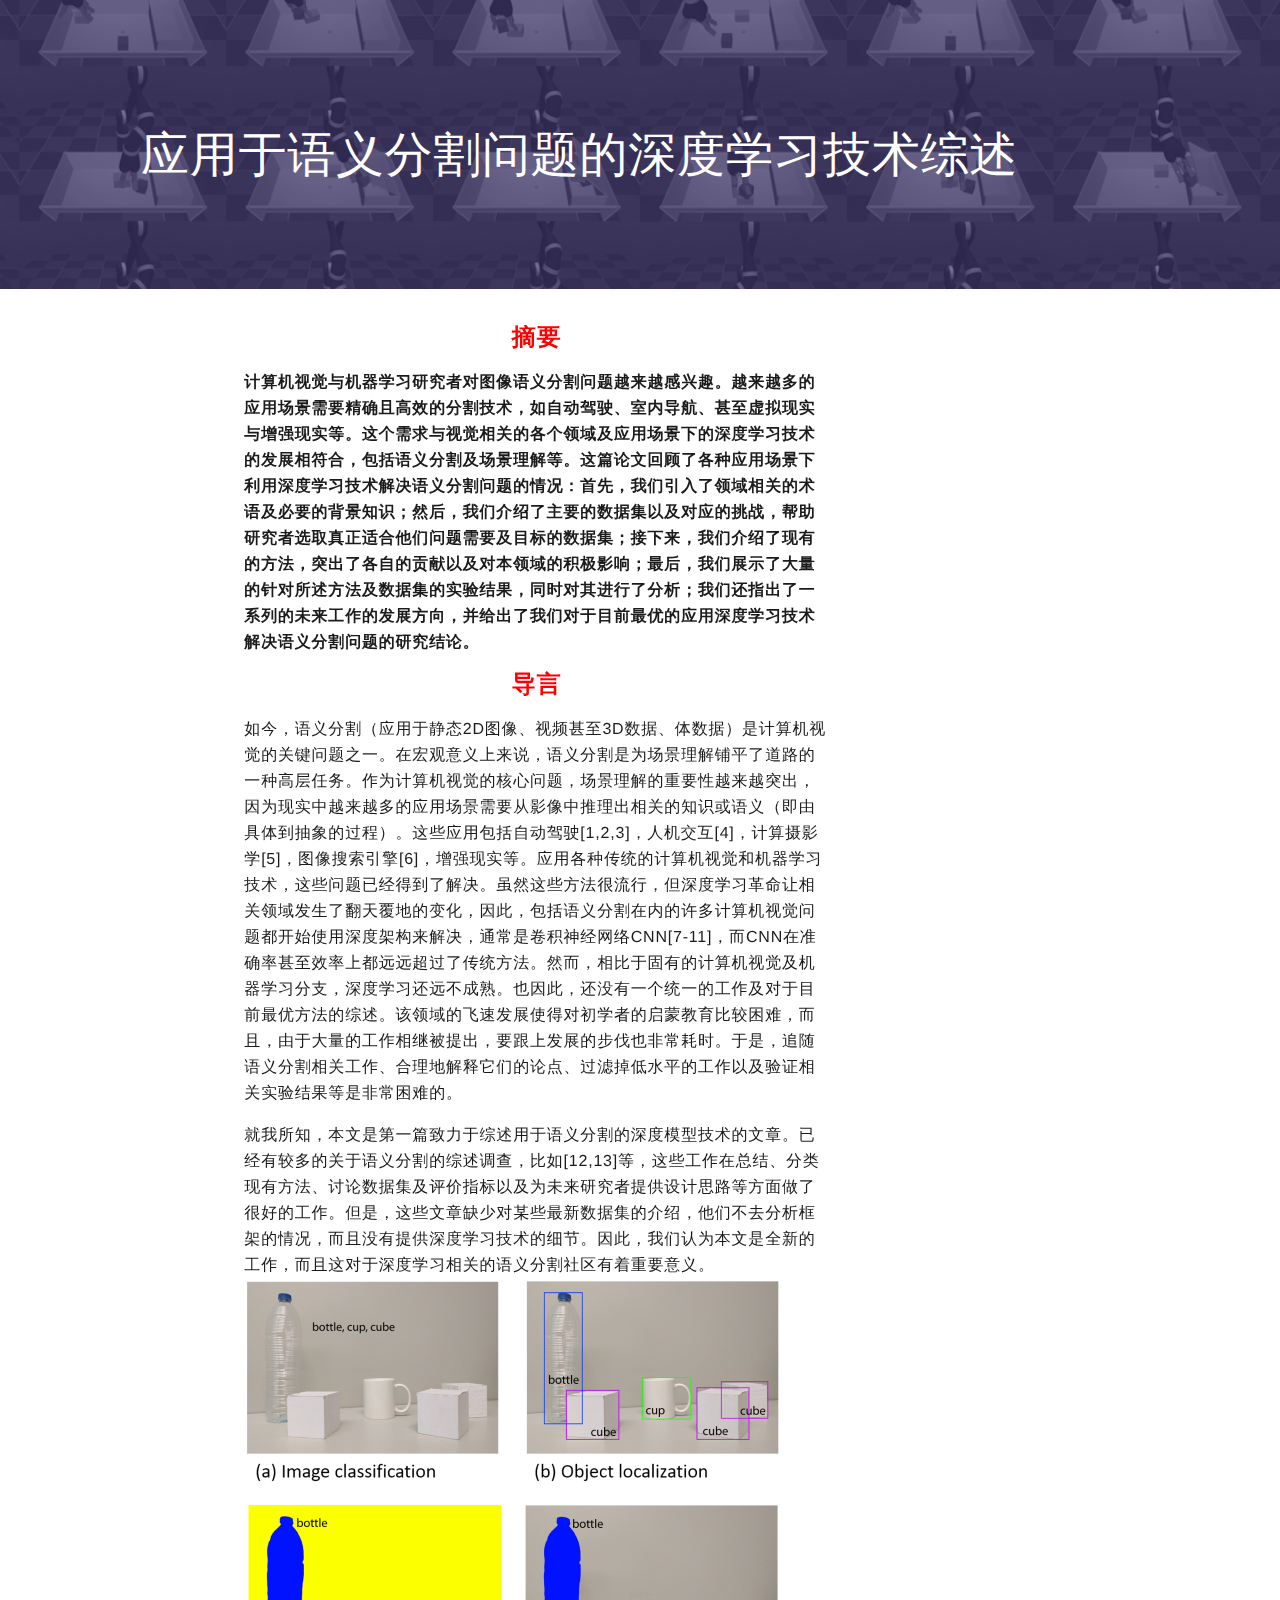
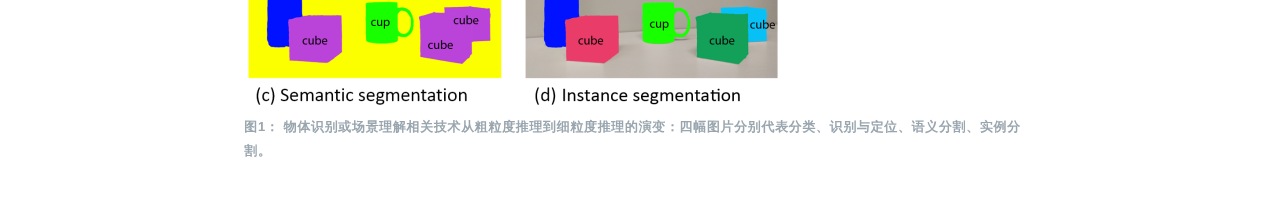
==== blogs/Segmentation/index.html @ 86038874 "update" ====
<!DOCTYPE html>
<!--[if lte IE 9]>     <html class="no-js lte-ie9"> <![endif]-->
<!--[if gt IE 9]><!-->
<html class="js history serviceworker xhr2 canvas cssgradients supports no-touchevents backgroundblendmode objectfit object-fit flexbox flexboxlegacy no-flexboxtweener csstransforms3d csstransitions no-ios no-iphone no-android no-ios-or-android no-safari firefox no-chrome no-chrome_ios no-windows no-osx no-old_ie webkit-text-stroke dm_scroll_transition dm_page_transitions dm_interactive_branding mix_blend_mode no-font_smoothing" style=""><!--<![endif]--><head>
<meta http-equiv="content-type" content="text/html; charset=UTF-8">
        


<title>应用于语义分割问题的深度学习技术综述</title>





        
<link rel="stylesheet" type="text/css" href="blogs_files/main-f5b3e05cfb.css">

        
            
        


    </head>

    <body class="blog-landing">
        




          <main class="wrapper has-hero" role="main" data-dm-tmpl="wrapper" data-wrapper="">
            



          <div class="page page-blog-article" data-dm-page="blog-article" data-context="research">
    

<header class="hero-cover article-cover hero-cover--research show" data-dm-tmpl="article-cover" data-scroll-item="" data-dm-id="958">
<div class="img-holder">
    
      
      
        <img class="img--object-fit img--object-height" src="blogs_files/Hero20learning20to20play3.png" sizes="(max-width: 768px) 500px, (max-width: 1024px) 1100px, (max-width: 1580px) 1600px, 100vw">
      
    
  </div>
  
  <div class="cf container">
    
      <h1 class="white h2">应用于语义分割问题的深度学习技术综述</h1>
      
    
  </div>
</header>

  
      
      
      
        

        

        

          



<div id="block-0" class="cf container rich-text--research show" data-dm-tmpl="rich-text" data-collapse="no" data-scroll-item="" data-dm-id="959">
  <div class="g-sm-col-4 g-lg-col-7 g-lg-push-1">


    <div class="rich-text">
<!--<p style="left: 0px; position: absolute; top: 0px;">-->

<p style="text-align:center"><font size="5" color="red"><b>摘要</b></font></p>
<p><b>计算机视觉与机器学习研究者对图像语义分割问题越来越感兴趣。越来越多的应用场景需要精确且高效的分割技术，如自动驾驶、室内导航、甚至虚拟现实与增强现实等。这个需求与视觉相关的各个领域及应用场景下的深度学习技术的发展相符合，包括语义分割及场景理解等。这篇论文回顾了各种应用场景下利用深度学习技术解决语义分割问题的情况：首先，我们引入了领域相关的术语及必要的背景知识；然后，我们介绍了主要的数据集以及对应的挑战，帮助研究者选取真正适合他们问题需要及目标的数据集；接下来，我们介绍了现有的方法，突出了各自的贡献以及对本领域的积极影响；最后，我们展示了大量的针对所述方法及数据集的实验结果，同时对其进行了分析；我们还指出了一系列的未来工作的发展方向，并给出了我们对于目前最优的应用深度学习技术解决语义分割问题的研究结论。</b></p>

<p style="text-align:center"><font size="5" color="red"><b>导言</b></font></p>
<p>如今，语义分割（应用于静态2D图像、视频甚至3D数据、体数据）是计算机视觉的关键问题之一。在宏观意义上来说，语义分割是为场景理解铺平了道路的一种高层任务。作为计算机视觉的核心问题，场景理解的重要性越来越突出，因为现实中越来越多的应用场景需要从影像中推理出相关的知识或语义（即由具体到抽象的过程）。这些应用包括自动驾驶[1,2,3]，人机交互[4]，计算摄影学[5]，图像搜索引擎[6]，增强现实等。应用各种传统的计算机视觉和机器学习技术，这些问题已经得到了解决。虽然这些方法很流行，但深度学习革命让相关领域发生了翻天覆地的变化，因此，包括语义分割在内的许多计算机视觉问题都开始使用深度架构来解决，通常是卷积神经网络CNN[7-11]，而CNN在准确率甚至效率上都远远超过了传统方法。然而，相比于固有的计算机视觉及机器学习分支，深度学习还远不成熟。也因此，还没有一个统一的工作及对于目前最优方法的综述。该领域的飞速发展使得对初学者的启蒙教育比较困难，而且，由于大量的工作相继被提出，要跟上发展的步伐也非常耗时。于是，追随语义分割相关工作、合理地解释它们的论点、过滤掉低水平的工作以及验证相关实验结果等是非常困难的。</p>

<p>就我所知，本文是第一篇致力于综述用于语义分割的深度模型技术的文章。已经有较多的关于语义分割的综述调查，比如[12,13]等，这些工作在总结、分类现有方法、讨论数据集及评价指标以及为未来研究者提供设计思路等方面做了很好的工作。但是，这些文章缺少对某些最新数据集的介绍，他们不去分析框架的情况，而且没有提供深度学习技术的细节。因此，我们认为本文是全新的工作，而且这对于深度学习相关的语义分割社区有着重要意义。</p>


  </div>
</div>



    
    <section id="block-1" class="section--block block-context--research show" data-dm-tmpl="gif" data-scroll-item="" data-dm-id="960">

            <div class="g-lg-col-8 g-lg-push-2 g-md-col-6 g-sm-col-4">
                    <div class="image--container"  style="text-align:left">
                      
                        <img src="blogs_files/1.png">

                    </div>
                    <figcaption class="p--meta grey-mid">图1： 物体识别或场景理解相关技术从粗粒度推理到细粒度推理的演变：四幅图片分别代表分类、识别与定位、语义分割、实例分割。</figcaption>

            </div>

    </section>
    



        

        
      
      
  

  


  

<!--

<section class="article-metadata show" data-dm-tmpl="article-metadata" data-scroll-item="">
  <div class="container cf">
    <div class="g-lg-push-2 g-lg-col-9 g-md-col-6 g-sm-col-4">
      <footer>
        <div class="article-metadata--content">
          <header>
            
              <div class="p--meta grey-mid-light">Authors</div>
            
            <time class="p--meta grey-mid-light" datetime="2018-02-28T12:00:00+00:00">
              Wednesday, 28 February 2018
            </time>
          </header>

          
            <ul class="author-list cf">
            
              <li>
                <div class="author--image">
                  <div class="img-holder img-holder--1-1 img-holder--research">
                    
                  </div>
                </div>
                <p class="p--meta">
                  
                    <span class="grey-mid">Martin Riedmiller</span><br>
                  
                  
                    <span class="grey-mid-light">Research Scientist, DeepMind</span>
                  
                </p>
              </li>
            
              <li>
                <div class="author--image">
                  <div class="img-holder img-holder--1-1 img-holder--research">
                    
                  </div>
                </div>
                <p class="p--meta">
                  
                    <span class="grey-mid">Roland Hafner</span><br>
                  
                  
                    <span class="grey-mid-light">Research Scientist, DeepMind</span>
                  
                </p>
              </li>
            
            </ul>
          
        </div>

        
      </footer>
    </div>
  </div>
</section>


</div></main>
          <div class="nav-mask"></div>
          <section class="search fixed top-0 right-0 bottom-0 left-0" data-dm-tmpl="search">
  <div class="cf container relative h100">
    <section class="search--input-wrapper relative">
      <div class="g-md-col-1 g-lg-col-1 search--mega-icon">
        <svg class="icon icon-search icon-search-large">
          <use xlink:href="#search_large"></use>
        </svg>
      </div>
      <input class="g-sm-col-4 g-md-col-5 g-lg-col-11 search--mega-input" name="search" placeholder="Search DeepMind" data-search-input="" type="search">
      <span class="p--meta grey-mid uppercase absolute right-0" data-total-results="" data-scroll-item=""></span>
    </section>
    <section class="search--input-wrapper search--input-wrapper--sticky">
      <div class="g-md-col-1 g-lg-col-1 search--mega-icon">
        <svg class="icon icon-search icon-search-large">
          <use xlink:href="#search_large"></use>
        </svg>
      </div>
      <input class="g-sm-col-4 g-md-col-5 g-lg-col-11 search--mega-input" name="search" placeholder="Search DeepMind" data-search-input="" type="search">
    </section>
    <div class="search--results-wrapper" data-results-wrap=""></div>
    <div class="g-sm-col-4 text-center search--results-btn-wrap">
      <a class="btn" href="#" data-results-page-btn="">Show all results</a>
    </div>
    <button class="top-0 right-0 black" data-close-btn="">
      <svg class="icon icon-close">
        <title>close</title>
        <use xlink:href="#close"></use>
      </svg>
    </button>
  </div>
</section>

          




<footer class="footer bg-grey-light" role="contentinfo">
  <section class="cf container">
    <header class="g-sm-col-4 g-lg-col-10 g-lg-push-1">
      <h1 class="left logo">
        <a href="https://deepmind.com/">
          
            <img src="blogs_files/deepmind_logo.png" srcset="/static/v0.0.0/images/deepmind_logo.png 1x, /static/v0.0.0/images/deepmind_logo@2x.png 2x" alt="Deepmind logo">
          
        </a>
      </h1>
      
      <div class="right social-items footer--social-items">
        <p class="left grey-mid p--meta">
          Follow
        </p>
        <ul class="left unstyled">
          
          <li class="left social-item">
            <a href="https://twitter.com/deepmindai" target="_blank">
              <svg class="icon icon-twitter icon-grey-mid">
                <title>twitter</title>
                <use xlink:href="#twitter"></use>
              </svg>
            </a>
          </li>
          
          <li class="left social-item">
            <a href="https://www.youtube.com/channel/UCP7jMXSY2xbc3KCAE0MHQ-A" target="_blank">
              <svg class="icon icon-youtube icon-grey-mid">
                <title>youtube</title>
                <use xlink:href="#youtube"></use>
              </svg>
            </a>
          </li>
          
          <li class="left social-item">
            <a href="https://plus.google.com/+deepmindai" target="_blank">
              <svg class="icon icon-googleplus icon-grey-mid">
                <title>googleplus</title>
                <use xlink:href="#googleplus"></use>
              </svg>
            </a>
          </li>
          
        </ul>
      </div>
      
    </header>
    <nav class="g-sm-col-4 g-md-col-3 g-lg-col-4 g-lg-push-1">
      <ul class="cf unstyled footer--nav-list">
        
        <li class="g-sm-col-4 footer--nav-list--item faux-link-block">
          <a class="no-underline grey-dark p--module" href="https://deepmind.com/research/">Research</a>
          <a class="faux-link-block--link" href="https://deepmind.com/research/">Research</a>
        </li>
        
        <li class="g-sm-col-4 footer--nav-list--item faux-link-block">
          <a class="no-underline grey-dark p--module" href="https://deepmind.com/applied/">Applied</a>
          <a class="faux-link-block--link" href="https://deepmind.com/applied/">Applied</a>
        </li>
        
        <li class="g-sm-col-4 footer--nav-list--item faux-link-block">
          <a class="no-underline grey-dark p--module" href="https://deepmind.com/blog/">News &amp; Blog</a>
          <a class="faux-link-block--link" href="https://deepmind.com/blog/">News &amp; Blog</a>
        </li>
        
        <li class="g-sm-col-4 footer--nav-list--item faux-link-block">
          <a class="no-underline grey-dark p--module" href="https://deepmind.com/about/">About Us</a>
          <a class="faux-link-block--link" href="https://deepmind.com/about/">About Us</a>
        </li>
        
        <li class="g-sm-col-4 footer--nav-list--item faux-link-block">
          <a class="no-underline grey-dark p--module" href="https://deepmind.com/careers/">Careers</a>
          <a class="faux-link-block--link" href="https://deepmind.com/careers/">Careers</a>
        </li>
        
      </ul>
    </nav>
    <div class="g-sm-col-4 g-md-col-2 g-lg-col-5 right">
      <ul class="cf unstyled footer--nav-list">
        
        <li class="g-sm-col-4 footer--nav-list--item-secondary">
          <a class="no-underline grey-mid p--module" href="https://deepmind.com/press/">Press</a>
        </li>
        
        <li class="g-sm-col-4 footer--nav-list--item-secondary">
          <a class="no-underline grey-mid p--module" href="https://deepmind.com/terms-and-conditions/">Terms and Conditions</a>
        </li>
        
        <li class="g-sm-col-4 footer--nav-list--item-secondary">
          <a class="no-underline grey-mid p--module" href="https://deepmind.com/privacy-policy/">Privacy Policy –&nbsp;Updated</a>
        </li>
        
        <li class="g-sm-col-4 footer--nav-list--item-secondary">
          <a class="no-underline grey-mid p--module" href="https://abc.xyz/">Alphabet Inc</a>
        </li>
        
      </ul>
      <p class="grey-mid-light p--module">© 2018 DeepMind Technologies Limited</p>
    </div>
  </section>
</footer>

        </div>

        


<section class="cookie-banner is-active" data-dm-tmpl="cookie-banner" data-last-updated="1489766160">
	<div class="container cf">
		<div class="rich-text"><p>DeepMind.com uses cookies to help give you the best possible user experience. <a href="https://deepmind.com/privacy-policy/">Find Out More</a>.</p></div>
		<div data-close="">
			<svg class="icon icon-close">
				<title>close</title>
				<use xlink:href="#close"></use>
			</svg>
		</div>
	</div>
</section>

        
        <script type="text/javascript" src="blogs_files/main-6e5d5787d6.js" defer="defer"></script>

        
            
      -->  


    

<div class="js-mediaqueries"></div></body></html>
---- blogs/Segmentation/blogs_files/main-f5b3e05cfb.css ----
﻿@charset "UTF-8";.ps-container{-ms-touch-action:auto;touch-action:auto;overflow:hidden!important;-ms-overflow-style:none}@supports (-ms-overflow-style:none){.ps-container{overflow:auto!important}}@media screen and (-ms-high-contrast:active),(-ms-high-contrast:none){.ps-container{overflow:auto!important}}.ps-container.ps-active-x>.ps-scrollbar-x-rail,.ps-container.ps-active-y>.ps-scrollbar-y-rail{display:block;background-color:transparent}.ps-container.ps-in-scrolling.ps-x>.ps-scrollbar-x-rail{background-color:#eee;opacity:.9}.ps-container.ps-in-scrolling.ps-x>.ps-scrollbar-x-rail>.ps-scrollbar-x{background-color:#999;height:11px}.ps-container.ps-in-scrolling.ps-y>.ps-scrollbar-y-rail{background-color:#eee;opacity:.9}.ps-container.ps-in-scrolling.ps-y>.ps-scrollbar-y-rail>.ps-scrollbar-y{background-color:#999;width:11px}.ps-container>.ps-scrollbar-x-rail{display:none;position:absolute;opacity:0;transition:background-color .2s linear,opacity .2s linear;bottom:0;height:15px}.ps-container>.ps-scrollbar-x-rail>.ps-scrollbar-x{position:absolute;background-color:#aaa;border-radius:6px;transition:background-color .2s linear,height .2s linear,width .2s ease-in-out,border-radius .2s ease-in-out;bottom:2px;height:6px}.ps-container>.ps-scrollbar-x-rail:active>.ps-scrollbar-x,.ps-container>.ps-scrollbar-x-rail:hover>.ps-scrollbar-x{height:11px}.ps-container>.ps-scrollbar-y-rail{display:none;position:absolute;opacity:0;transition:background-color .2s linear,opacity .2s linear;right:0;width:15px}.ps-container>.ps-scrollbar-y-rail>.ps-scrollbar-y{position:absolute;background-color:#aaa;border-radius:6px;transition:background-color .2s linear,height .2s linear,width .2s ease-in-out,border-radius .2s ease-in-out;right:2px;width:6px}.ps-container>.ps-scrollbar-y-rail:active>.ps-scrollbar-y,.ps-container>.ps-scrollbar-y-rail:hover>.ps-scrollbar-y{width:11px}.ps-container:hover.ps-in-scrolling.ps-x>.ps-scrollbar-x-rail{background-color:#eee;opacity:.9}.ps-container:hover.ps-in-scrolling.ps-x>.ps-scrollbar-x-rail>.ps-scrollbar-x{background-color:#999;height:11px}.ps-container:hover.ps-in-scrolling.ps-y>.ps-scrollbar-y-rail{background-color:#eee;opacity:.9}.ps-container:hover.ps-in-scrolling.ps-y>.ps-scrollbar-y-rail>.ps-scrollbar-y{background-color:#999;width:11px}.ps-container:hover>.ps-scrollbar-x-rail,.ps-container:hover>.ps-scrollbar-y-rail{opacity:.6}.ps-container:hover>.ps-scrollbar-x-rail:hover{background-color:#eee;opacity:.9}.ps-container:hover>.ps-scrollbar-x-rail:hover>.ps-scrollbar-x{background-color:#999}.ps-container:hover>.ps-scrollbar-y-rail:hover{background-color:#eee;opacity:.9}.ps-container:hover>.ps-scrollbar-y-rail:hover>.ps-scrollbar-y{background-color:#999}/*! normalize.css v4.1.1 | MIT License | github.com/necolas/normalize.css */html{font-family:sans-serif;line-height:1.15;-ms-text-size-adjust:100%;-webkit-text-size-adjust:100%}body{margin:0}article,aside,details,figcaption,figure,footer,header,main,menu,nav,section,summary{display:block}audio,canvas,progress,video{display:inline-block}audio:not([controls]){display:none;height:0}progress{vertical-align:baseline}[hidden],template{display:none}a{background-color:transparent;-webkit-text-decoration-skip:objects}a:active,a:hover{outline-width:0}abbr[title]{border-bottom:none;text-decoration:underline;text-decoration:underline dotted}b,strong{font-weight:bolder}dfn{font-style:italic}h1{font-size:2em;margin:.67em 0}mark{background-color:#ff0;color:#000}small{font-size:80%}sub,sup{font-size:75%;line-height:0;position:relative;vertical-align:baseline}sub{bottom:-.25em}sup{top:-.5em}img{border-style:none}svg:not(:root){overflow:hidden}code,kbd,pre,samp{font-family:monospace,monospace;font-size:1em}figure{margin:1em 40px}hr{box-sizing:content-box;height:0;overflow:visible}button,input,optgroup,select,textarea{font:inherit;margin:0}optgroup{font-weight:700}button,input{overflow:visible}button,select{text-transform:none}[type=reset],[type=submit],button,html [type=button]{-webkit-appearance:button}[type=button]::-moz-focus-inner,[type=reset]::-moz-focus-inner,[type=submit]::-moz-focus-inner,button::-moz-focus-inner{border-style:none;padding:0}[type=button]:-moz-focusring,[type=reset]:-moz-focusring,[type=submit]:-moz-focusring,button:-moz-focusring{outline:ButtonText dotted 1px}fieldset{border:1px solid silver;margin:0 2px;padding:.35em .625em .75em}legend{box-sizing:border-box;color:inherit;display:table;max-width:100%;padding:0;white-space:normal}textarea{overflow:auto;min-height:108px;resize:vertical}[type=checkbox],[type=radio]{box-sizing:border-box;padding:0}[type=number]::-webkit-inner-spin-button,[type=number]::-webkit-outer-spin-button{height:auto}[type=search]{-webkit-appearance:textfield;outline-offset:-2px}[type=search]::-webkit-search-cancel-button,[type=search]::-webkit-search-decoration{-webkit-appearance:none}::-webkit-input-placeholder{color:inherit;opacity:.54}::-webkit-file-upload-button{-webkit-appearance:button;font:inherit}.g-sm-gut{margin-left:5.26316%}.g-sm-gut-neg{margin-left:-5.26316%;margin-right:-5.26316%}.sm-hide{display:none!important}.container{max-width:1560px;margin-left:auto;margin-right:auto;padding-left:5.26316%;padding-right:5.26316%}@media screen and (min-width:48em){.container{padding-left:2.85714%;padding-right:2.85714%}}[class*="-col-"]{float:left}.g-sm-col-1{width:21.05263%}.g-sm-col-1-vw{width:21.05263vw}.g-sm-col-2{width:47.36842%}.g-sm-col-2-vw{width:47.36842vw}.g-sm-col-3{width:73.68421%}.g-sm-col-3-vw{width:73.68421vw}.g-sm-col-4{width:100%}.g-sm-col-4-vw{width:100vw}@media screen and (min-width:48em){.g-md-gut{margin-left:2.85714%}.g-md-gut-neg{margin-left:-2.85714%;margin-right:-2.85714%}.md-hide{display:none!important}.md-show{display:block!important}.g-md-col-1{width:14.28571%}.g-md-col-1-vw{width:14.28571vw}.g-md-push-1{margin-left:17.14286%}.g-md-col-2{width:31.42857%}.g-md-col-2-vw{width:31.42857vw}.g-md-push-2{margin-left:34.28571%}.g-md-col-3{width:48.57143%}.g-md-col-3-vw{width:48.57143vw}.g-md-push-3{margin-left:51.42857%}.g-md-col-4{width:65.71429%}.g-md-col-4-vw{width:65.71429vw}.g-md-push-4{margin-left:68.57143%}.g-md-col-5{width:82.85714%}.g-md-col-5-vw{width:82.85714vw}.g-md-push-5{margin-left:85.71429%}.g-md-col-6{width:100%}.g-md-col-6-vw{width:100vw}.g-md-push-6{margin-left:102.85714%}}@media screen and (min-width:64.0625em){.container{padding-left:2.94118%;padding-right:2.94118%}.g-lg-gut{margin-left:2.94118%}.g-lg-gut-neg{margin-left:-2.94118%;margin-right:-2.94118%}.lg-hide{display:none!important}.lg-show{display:block!important}.g-lg-col-1{width:5.63725%}.g-lg-col-1-vw{width:5.63725vw}.g-lg-push-1{margin-left:8.57843%}.g-lg-col-2{width:14.21569%}.g-lg-col-2-vw{width:14.21569vw}.g-lg-push-2{margin-left:17.15686%}.g-lg-col-3{width:22.79412%}.g-lg-col-3-vw{width:22.79412vw}.g-lg-push-3{margin-left:25.73529%}.g-lg-col-4{width:31.37255%}.g-lg-col-4-vw{width:31.37255vw}.g-lg-push-4{margin-left:34.31373%}.g-lg-col-5{width:39.95098%}.g-lg-col-5-vw{width:39.95098vw}.g-lg-push-5{margin-left:42.89216%}.g-lg-col-6{width:48.52941%}.g-lg-col-6-vw{width:48.52941vw}.g-lg-push-6{margin-left:51.47059%}.g-lg-col-7{width:57.10784%}.g-lg-col-7-vw{width:57.10784vw}.g-lg-push-7{margin-left:60.04902%}.g-lg-col-8{width:65.68627%}.g-lg-col-8-vw{width:65.68627vw}.g-lg-push-8{margin-left:68.62745%}.g-lg-col-9{width:74.26471%}.g-lg-col-9-vw{width:74.26471vw}.g-lg-push-9{margin-left:77.20588%}.g-lg-col-10{width:82.84314%}.g-lg-col-10-vw{width:82.84314vw}.g-lg-push-10{margin-left:85.78431%}.g-lg-col-11{width:91.42157%}.g-lg-col-11-vw{width:91.42157vw}.g-lg-push-11{margin-left:94.36275%}.g-lg-col-12{width:100%}.g-lg-col-12-vw{width:100vw}.g-lg-push-12{margin-left:102.94118%}}.grid-guides{display:none;height:100%;left:0;pointer-events:none;position:fixed;top:0;width:100%;z-index:30000}.grid-guides.show-guides{display:block}.grid-guides .guide-col{border-left:1px solid #4affff;border-right:1px solid #4affff;box-sizing:border-box;float:left;height:100%;width:21.05263%}.grid-guides .guide-col:not(:first-child){margin-left:5.26316%}@media screen and (min-width:48em){.grid-guides .guide-col{width:14.28571%}.grid-guides .guide-col:not(:first-child){margin-left:2.85714%}}@media screen and (min-width:97.5em){.grid-guides{left:50%;max-width:1560px;-ms-transform:translateX(-50%);transform:translateX(-50%)}}.js-mediaqueries{display:none;font-family:"default breakpoint"}@media screen and (min-width:20em){.js-mediaqueries{font-family:"default breakpoint"}}@media screen and (min-width:48em){.js-mediaqueries{font-family:"tabletportrait breakpoint"}}@media screen and (min-width:64em){.js-mediaqueries{font-family:"tabletlandscape breakpoint"}}@media screen and (min-width:64.0625em){.grid-guides .guide-col{width:5.63725%}.grid-guides .guide-col:not(:first-child){margin-left:2.94118%}.js-mediaqueries{font-family:"desktop breakpoint"}}body{color:#1b1b1b;-webkit-font-smoothing:antialiased;-moz-font-smoothing:grayscale;font-kerning:normal;font-variant:none;text-rendering:geometricPrecision}@media screen and (-webkit-min-device-pixel-ratio:2),screen and (min-resolution:2dppx){body{-webkit-font-smoothing:subpixel-antialiased}}*,:after{box-sizing:border-box}.cf:after,.cf:before{content:'';display:table}.cf:after{clear:both}[data-scroll-item]{-webkit-backface-visibility:hidden;backface-visibility:hidden;perspective:500px;position:relative;transition:all .5s cubic-bezier(.215,.61,.355,1);opacity:0;transform:translate3d(0,-15px,0);visibility:hidden}.no-dm_scroll_transition [data-scroll-item],.no-js [data-scroll-item],[data-scroll-item].show{opacity:1;-ms-transform:none;transform:none;visibility:visible}.block{display:block}.left{float:left}.right{float:right}.center-align-title{text-align:center}.right-align{text-align:right}.relative{position:relative}.absolute{position:absolute}.fixed{position:fixed}.top-0{top:0}.right-0{right:0}.bottom-0{bottom:0}.left-0{left:0}.wrapper:not(.has-hero){padding-top:62px}.overlay--is-open{overflow:hidden}.nav-mask{background-
color:#0074c8;bottom:0;left:0;opacity:0;position:fixed;right:0;top:0;visibility:hidden;transition:all .4s ease-in-out;z-index:10000}.nav-item--hover .nav-mask{opacity:.8;visibility:visible}.nav-item--hover-research .nav-mask{background-color:#5342a9}.nav-item--hover-applied .nav-mask{background-color:#00a6ad}.nav-item--hover-ethics-society .nav-mask{background-color:#8C305C}.nav-item--hover-deepmind .nav-mask{background-color:#0074c8}.m0{margin:0}.h100{height:100%}.logo{margin:0;width:250px}.logo img{max-width:100%}.border-top{border-top-width:1px;border-top-style:solid}.m-top-30{margin-top:30px}.border-right{border-right-width:1px;border-right-style:solid}.m-right-30{margin-right:30px}.border-bottom{border-bottom-width:1px;border-bottom-style:solid}.m-bottom-30{margin-bottom:30px}.border-left{border-left-width:1px;border-left-style:solid}.m-left-30{margin-left:30px}.border-grey-light{border-color:#eff0f1}.border-grey-mid{border-color:#9aa6af}.border-blue-4{border-color:#d9eaf6}.overflow-hidden{overflow:hidden}@media screen and (max-width:63.9375em){.hide-on-mobile{display:none}}@font-face{font-family:Aileron;src:url(../fonts/Aileron-Bold.eot);src:url(../fonts/Aileron-Bold.eot?#iefix) format("embedded-opentype"),url(../fonts/Aileron-Bold.woff2) format("woff2"),url(../fonts/Aileron-Bold.woff) format("woff"),url(../fonts/Aileron-Bold.ttf) format("truetype"),url(../fonts/Aileron-Bold.svg#Aileron-Bold) format("svg");font-style:normal;font-weight:700}@font-face{font-family:Aileron;src:url(../fonts/Aileron-Light.eot);src:url(../fonts/Aileron-Light.eot?#iefix) format("embedded-opentype"),url(../fonts/Aileron-Light.woff2) format("woff2"),url(../fonts/Aileron-Light.woff) format("woff"),url(../fonts/Aileron-Light.ttf) format("truetype"),url(../fonts/Aileron-Light.svg#Aileron-Light) format("svg");font-style:normal;font-weight:300}@font-face{font-family:Mikro;src:url(../fonts/Mikro-Light.woff2) format("woff2"),url(../fonts/Mikro-Light.woff) format("woff");font-style:normal;font-weight:300}@font-face{font-family:Mikro;src:url(../fonts/Mikro-Regular.woff2) format("woff2"),url(../fonts/Mikro-Regular.woff) format("woff");font-style:normal;font-weight:400}@font-face{font-family:Mikro;src:url(../fonts/Mikro-Medium.woff2) format("woff2"),url(../fonts/Mikro-Medium.woff) format("woff");font-style:normal;font-weight:500}html{font-size:62.5%}body{font-size:16px}.rich-text{font-size:1.6rem;font-weight:300;letter-spacing:.05em;line-height:2.6rem}.rich-text b,.rich-text strong{font-weight:700}@media screen and (min-width:48em){.wrapper:not(.has-hero){padding-top:86px}.rich-text{font-size:1.6rem;line-height:2.6rem}}@media screen and (min-width:64.0625em){.rich-text{font-size:1.6rem;line-height:2.6rem}.p--module .rich-text p,.related-inline [data-dm-tmpl=rich-text] .rich-text li,.related-inline [data-dm-tmpl=rich-text] .rich-text p{font-size:1.4rem;line-height:2.6rem}}.p--module .rich-text p,.related-inline [data-dm-tmpl=rich-text] .rich-text li,.related-inline [data-dm-tmpl=rich-text] .rich-text p{font-size:1.4rem;line-height:2.6rem}.p--module .rich-text p b,.p--module .rich-text p strong,.related-inline [data-dm-tmpl=rich-text] .rich-text li b,.related-inline [data-dm-tmpl=rich-text] .rich-text li strong,.related-inline [data-dm-tmpl=rich-text] .rich-text p b,.related-inline [data-dm-tmpl=rich-text] .rich-text p strong{font-weight:700}@media screen and (min-width:48em){.p--module .rich-text p,.related-inline [data-dm-tmpl=rich-text] .rich-text li,.related-inline [data-dm-tmpl=rich-text] .rich-text p{font-size:1.4rem;line-height:2.6rem}}.p--standard,p{font-size:1.6rem;font-weight:300;letter-spacing:.05em;line-height:2.6rem}.p--standard b,.p--standard strong,p b,p strong{font-weight:700}@media screen and (min-width:48em){.p--standard,p{font-size:1.6rem;line-height:2.6rem}}@media screen and (min-width:64.0625em){.p--standard,p{font-size:1.6rem;line-height:2.6rem}.p--module{font-size:1.4rem;line-height:2.6rem}}.p--module{font-size:1.4rem;line-height:2.6rem;letter-spacing:.05em}.p--module b,.p--module strong{font-weight:700}@media screen and (min-width:48em){.p--module{font-size:1.4rem;line-height:2.6rem}}.p--meta,[data-dm-tmpl=cookie-banner] .rich-text p{font-size:1.2rem;font-weight:700;line-height:2.4rem;letter-spacing:.05em}@media screen and (min-width:48em){.p--meta,[data-dm-tmpl=cookie-banner] .rich-text p{font-size:1.3rem;line-height:2.4rem}}@media screen and (min-width:64.0625em){.p--meta,[data-dm-tmpl=cookie-banner] .rich-text p{font-size:1.3rem;line-height:2.4rem;letter-spacing:.05em}}.form--eoc-wrapper ol,.form--eoc-wrapper p,.form--eoc-wrapper ul,.p--small{font-size:1rem;font-weight:300;line-height:2.2rem;letter-spacing:.05em}@media screen and (min-width:48em){.form--eoc-wrapper ol,.form--eoc-wrapper p,.form--eoc-wrapper ul,.p--small{font-size:1rem;line-height:2.2rem}}@media screen and (min-width:64.0625em){.form--eoc-wrapper ol,.form--eoc-wrapper p,.form--eoc-wrapper ul,.p--small{font-size:1.2rem;line-height:2.2rem;letter-spacing:.05em}}.form--eoc-wrapper ol a,.form--eoc-wrapper p a,.form--eoc-wrapper ul a,.p--small a{font-weight:700}.h1,.h2,.h3,.h4,.h5,.h6,.rich-text h2,.rich-text h3,.rich-text h4,.rich-text h5{margin:0}.h1,.h2,.h3,.h4,.rich-text h2,.rich-text h3,.rich-text h4{font-family:Mikro,Helvetica,Arial,sans-serif;font-weight:300}.h5,.h6,.rich-text h5{font-family:Mikro,Helvetica,Arial,sans-serif;font-weight:400}.h1{font-size:4.2rem;letter-spacing:.015em;line-height:4.8rem}@media screen and (min-width:48em){.h1{font-size:4.8rem;letter-spacing:.015em;line-height:6.6rem}}@media screen and (min-width:64.0625em){.h1{font-size:5.4rem;letter-spacing:.015em;line-height:7.2rem}}.h2,.rich-text h2{font-size:3.6rem;letter-spacing:.015em;line-height:4.2rem}@media screen and (min-width:48em){.h2,.rich-text h2{font-size:4.2rem;letter-spacing:.015em;line-height:6rem}}@media screen and (min-width:64.0625em){.h2,.rich-text h2{font-size:4.8rem;letter-spacing:.015em;line-height:7.2rem}}.h3,.rich-text h3{font-size:3rem;letter-spacing:.015em;line-height:3.6rem}@media screen and (min-width:48em){.h3,.rich-text h3{font-size:3.6rem;letter-spacing:.015em;line-height:4.8rem}}@media screen and (min-width:64.0625em){.h3,.rich-text h3{font-size:4.2rem;letter-spacing:.015em;line-height:6rem}}.h4,.rich-text h4{font-size:2.4rem;letter-spacing:.015em;line-height:3rem}@media screen and (min-width:48em){.h4,.rich-text h4{font-size:3.6rem;letter-spacing:.015em;line-height:4.2rem}}@media screen and (min-width:64.0625em){.h4,.rich-text h4{font-size:3.6rem;letter-spacing:.015em;line-height:4.8rem}}.h5,.rich-text h5{font-size:1.8rem;letter-spacing:.025em;line-height:2.4rem}@media screen and (min-width:48em){.h5,.rich-text h5{font-size:2.4rem;letter-spacing:.025em;line-height:3rem}}@media screen and (min-width:64.0625em){.h5,.rich-text h5{font-size:2.4rem;letter-spacing:.025em;line-height:3.6rem}.h6{font-size:1.8rem;letter-spacing:.05em;line-height:2.4rem}}.h6{font-size:1.8rem;letter-spacing:.05em;line-height:2.4rem}@media screen and (min-width:48em){.h6{font-size:1.8rem;letter-spacing:.05em;line-height:2.4rem}.md-h1,.md-h2,.md-h3,.md-h4{font-weight:300}.md-h1{font-size:5.4rem;letter-spacing:.015em;line-height:7.2rem}.md-h2{font-size:4.2rem;letter-spacing:.015em;line-height:6rem}.md-h3{font-size:3.6rem;letter-spacing:.015em;line-height:4.8rem}.md-h4{font-size:3.6rem;letter-spacing:.015em;line-height:4.2rem}.md-h5{font-size:2.4rem;letter-spacing:.025em;line-height:3rem}.md-h6{font-size:1.8rem;letter-spacing:.05em;line-height:2.4rem}}@media screen and (min-width:64.0625em){.lg-h1,.lg-h2,.lg-h3,.lg-h4{font-weight:300}.lg-h1{font-size:5.4rem;letter-spacing:.015em;line-height:7.2rem}.lg-h2{font-size:4.8rem;letter-spacing:.015em;line-height:7.2rem}.lg-h3{font-size:4.2rem;letter-spacing:.015em;line-height:6rem}.lg-h4{font-size:3.6rem;letter-spacing:.015em;line-height:4.8rem}.lg-h5{font-size:2.4rem;letter-spacing:.025em;line-height:3.6rem}.lg-h6{font-size:1.8rem;letter-spacing:.05em;line-height:2.4rem}}.uppercase{text-transform:uppercase}.text-center{text-align:center}:not(.faq-list--item-answer) .rich-text p{color:#1b1b1b}.faq-list--item-answer .rich-text p{color:currentColor}.rich-text h2:first-child,.rich-text h3:first-child,.rich-text h4:first-child,.rich-text h5:first-child,.rich-text p:first-child{margin-top:0}.rich-text p:empty{display:none}.rich-text h2{color:#1b1b1b;margin-top:3rem;margin-bottom:3rem}.rich-text h3{margin-top:3rem;margin-bottom:3rem}.rich-text h4{margin-top:2.4rem;margin-bottom:2.4rem}.rich-text h5{margin-top:2rem;margin-bottom:2rem}.rich-text h3,.rich-text h4,.rich-text h5{color:currentColor}.rich-text a{font-weight:700}.rich-text ol,.rich-text ul{list-style:none;margin:0;padding:0 0 0 36px}.rich-text ol li,.rich-text ul li{color:#1b1b1b;position:relative}.rich-text ul li:before{background-color:#2f9eef;border-radius:100%;content:'';left:-36px;position:absolute;top:7px;height:12px;width:12px}.rich-text ol li{counter-increment:step-counter}.rich-text ol li:before{color:#2f9eef;content:counter(step-counter);font-family:Aileron,Helvetica,Arial,sans-serif;font-weight:700;left:-36px;position:absolute}.rich-text hr{border:1px solid currentColor;margin:1rem 0}.rich-text--deepmind{color:#2f9eef}.rich-text--applied{color:#00a6ad}.rich-text--applied .rich-text ul li:before{background-color:#00a6ad}.rich-text--applied .rich-text ol li:before{color:#00a6ad}.rich-text--research{color:#5342a9}.rich-text--research .rich-text ul li:before{background-color:#5342a9}.rich-text--research .rich-text ol li:before{color:#5342a9}.rich-text--ethics-society{color:#8C305C}.rich-text--ethics-society .rich-text ul li:before{background-color:#8C305C}.rich-text--ethics-society .rich-text ol li:before{color:#8C305C}.noselect{-webkit-touch-callout:none;-webkit-user-select:none;-moz-user-select:none;-ms-user-select:none;user-select:none}.blue-1{color:#104870}.blue-2{color:#0074c8}.blue-3,[data-dm-tmpl=cookie-banner]
 .rich-text p a{color:#2f9eef}.blue-4{color:#d9eaf6}.bg-blue-1{background-color:#104870}.bg-blue-2{background-color:#0074c8}.bg-blue-3{background-color:#2f9eef}.bg-blue-4{background-color:#d9eaf6}.green-1{color:#00585c}.green-2{color:#00a6ad}.green-3{color:#18cad2}.green-4{color:#d6eaeb}.bg-green-1{background-color:#00585c}.bg-green-2{background-color:#00a6ad}.bg-green-3{background-color:#18cad2}.bg-green-4{background-color:#d6eaeb}.purple-1{color:#3d346c}.purple-2{color:#5342a9}.purple-3{color:#8573dd}.purple-4{color:#e5e3f1}.bg-purple-1{background-color:#3d346c}.bg-purple-2{background-color:#5342a9}.bg-purple-3{background-color:#8573dd}.bg-purple-4{background-color:#e5e3f1}.ethics-1{color:#632140}.ethics-2{color:#8C305C}.ethics-3{color:#C44280}.ethics-4{color:#e8d3e9}.bg-ethics-1{background-color:#632140}.bg-ethics-2{background-color:#8C305C}.bg-ethics-3{background-color:#C44280}.bg-ethics-4{background-color:#e8d3e9}.grey-light{color:#eff0f1}.grey-mid-light{color:#bec1c3}.grey-mid{color:#9aa6af}.grey-dark{color:#1b1b1b}.bg-grey-light{background-color:#eff0f1}.bg-grey-mid-light{background-color:#bec1c3}.bg-grey-mid{background-color:#9aa6af}.bg-grey-dark{background-color:#1b1b1b}.white,[data-dm-tmpl=cookie-banner] .rich-text p{color:#fff}.bg-white{background-color:#fff}.bg-black,.black{color:#1b1b1b}.current-color{color:currentColor}.faux-link-block{position:relative}.faux-link-block--link{bottom:0;display:block;left:0;position:absolute;overflow:hidden;right:0;text-indent:200%;top:0;visibility:visible;white-space:nowrap;z-index:10000}.form--eoc-wrapper ol a:not(.btn),.form--eoc-wrapper p a:not(.btn),.form--eoc-wrapper ul a:not(.btn),.p--small a:not(.btn),.rich-text a:not(.btn),.underline:not(.btn){background-image:linear-gradient(0deg,currentColor,currentColor);background-size:100% 1px;background-repeat:repeat-x;background-position:0 100%;color:#fff;display:inline;padding-bottom:2px;position:relative;text-decoration:none}.form--eoc-wrapper ol .heading a:not(.btn),.form--eoc-wrapper p .heading a:not(.btn),.form--eoc-wrapper ul .heading a:not(.btn),.heading .form--eoc-wrapper ol a:not(.btn),.heading .form--eoc-wrapper p a:not(.btn),.heading .form--eoc-wrapper ul a:not(.btn),.heading .p--small a:not(.btn),.heading .rich-text a:not(.btn),.heading .underline:not(.btn),.p--small .heading a:not(.btn),.rich-text .heading a:not(.btn){background-position:0 85%}.form--eoc-wrapper ol a:not(.btn) .icon,.form--eoc-wrapper p a:not(.btn) .icon,.form--eoc-wrapper ul a:not(.btn) .icon,.p--small a:not(.btn) .icon,.rich-text a:not(.btn) .icon,.underline:not(.btn) .icon{stroke:currentColor}.form--eoc-wrapper ol .heading--research a:not(.btn),.form--eoc-wrapper p .heading--research a:not(.btn),.form--eoc-wrapper ul .heading--research a:not(.btn),.heading--research .form--eoc-wrapper ol a:not(.btn),.heading--research .form--eoc-wrapper p a:not(.btn),.heading--research .form--eoc-wrapper ul a:not(.btn),.heading--research .p--small a:not(.btn),.heading--research .rich-text a:not(.btn),.heading--research .underline:not(.btn),.p--small .heading--research a:not(.btn),.rich-text .heading--research a:not(.btn){text-shadow:-1px 0 0 #5342a9,1px 0 0 #5342a9,0 1px 0 #5342a9}.form--eoc-wrapper ol .heading--ethics-society a:not(.btn),.form--eoc-wrapper p .heading--ethics-society a:not(.btn),.form--eoc-wrapper ul .heading--ethics-society a:not(.btn),.heading--ethics-society .form--eoc-wrapper ol a:not(.btn),.heading--ethics-society .form--eoc-wrapper p a:not(.btn),.heading--ethics-society .form--eoc-wrapper ul a:not(.btn),.heading--ethics-society .p--small a:not(.btn),.heading--ethics-society .rich-text a:not(.btn),.heading--ethics-society .underline:not(.btn),.p--small .heading--ethics-society a:not(.btn),.rich-text .heading--ethics-society a:not(.btn){text-shadow:-1px 0 0 #8C305C,1px 0 0 #8C305C,0 1px 0 #8C305C}.form--eoc-wrapper ol .heading--applied a:not(.btn),.form--eoc-wrapper p .heading--applied a:not(.btn),.form--eoc-wrapper ul .heading--applied a:not(.btn),.heading--applied .form--eoc-wrapper ol a:not(.btn),.heading--applied .form--eoc-wrapper p a:not(.btn),.heading--applied .form--eoc-wrapper ul a:not(.btn),.heading--applied .p--small a:not(.btn),.heading--applied .rich-text a:not(.btn),.heading--applied .underline:not(.btn),.p--small .heading--applied a:not(.btn),.rich-text .heading--applied a:not(.btn){text-shadow:-1px 0 0 #00a6ad,1px 0 0 #00a6ad,0 1px 0 #00a6ad}.underline--black:not(.btn){color:#1b1b1b}.form--eoc-wrapper ol a:not(.btn),.form--eoc-wrapper p a:not(.btn),.form--eoc-wrapper ul a:not(.btn),.p--small a:not(.btn),.rich-text a:not(.btn),.underline--blue-3:not(.btn){color:#2f9eef}.underline--grey-mid:not(.btn){color:#9aa6af}.underline--green-3:not(.btn){color:#18cad2}.underline--white:not(.btn){color:#fff;transition:all .2s cubic-bezier(.215,.61,.355,1)}.form--eoc-wrapper ol a:not(.btn),.form--eoc-wrapper p a:not(.btn),.form--eoc-wrapper ul a:not(.btn),.p--small a:not(.btn),.rich-text a:not(.btn),.underline--blue-3:not(.btn),.underline--green-3:not(.btn),.underline--grey-mid:not(.btn){transition:all .2s cubic-bezier(.215,.61,.355,1)}.form--eoc-wrapper ol .no-touchevents a:not(.btn):hover,.form--eoc-wrapper p .no-touchevents a:not(.btn):hover,.form--eoc-wrapper ul .no-touchevents a:not(.btn):hover,.no-touchevents .form--eoc-wrapper ol a:not(.btn):hover,.no-touchevents .form--eoc-wrapper p a:not(.btn):hover,.no-touchevents .form--eoc-wrapper ul a:not(.btn):hover,.no-touchevents .p--small a:not(.btn):hover,.no-touchevents .rich-text a:not(.btn):hover,.no-touchevents .underline--blue-3:not(.btn):hover,.no-touchevents .underline--green-3:not(.btn):hover,.no-touchevents .underline--grey-mid:not(.btn):hover,.p--small .no-touchevents a:not(.btn):hover,.rich-text .no-touchevents a:not(.btn):hover{color:#1176C5}.form--eoc-wrapper ol .no-touchevents a:not(.btn):hover .icon-arrow,.form--eoc-wrapper p .no-touchevents a:not(.btn):hover .icon-arrow,.form--eoc-wrapper ul .no-touchevents a:not(.btn):hover .icon-arrow,.no-touchevents .form--eoc-wrapper ol a:not(.btn):hover .icon-arrow,.no-touchevents .form--eoc-wrapper p a:not(.btn):hover .icon-arrow,.no-touchevents .form--eoc-wrapper ul a:not(.btn):hover .icon-arrow,.no-touchevents .p--small a:not(.btn):hover .icon-arrow,.no-touchevents .rich-text a:not(.btn):hover .icon-arrow,.no-touchevents .underline--blue-3:not(.btn):hover .icon-arrow,.no-touchevents .underline--green-3:not(.btn):hover .icon-arrow,.no-touchevents .underline--grey-mid:not(.btn):hover .icon-arrow,.p--small .no-touchevents a:not(.btn):hover .icon-arrow,.rich-text .no-touchevents a:not(.btn):hover .icon-arrow{stroke:#1176C5}.no-touchevents .underline--white:not(.btn):hover{opacity:.8}.no-underline,[data-dm-tmpl=cookie-banner] .rich-text p a{text-decoration:none}.link--icon{padding-left:12px;position:relative}.link--icon .icon{left:0;position:absolute;top:45%;-ms-transform:translateY(-50%);transform:translateY(-50%)}.link--icon .icon.icon-arrow{height:10px;width:7px}.link--icon--down{-ms-transform:rotate(90deg);transform:rotate(90deg)}.img-holder{overflow:hidden;position:relative}.img-holder--deepmind,.img-holder--external{background-image:linear-gradient(0deg,rgba(47,158,239,0) 0,#2f9eef 100%)}.no-cssgradients .img-holder--deepmind,.no-cssgradients .img-holder--external{-ms-filter:"progid:DXImageTransform.Microsoft.gradient(\a       gradientType=0,\a       startColorStr='#2f9eef',\a       endColorStr='#002F9EEF')"}.img-holder--applied{background-image:linear-gradient(0deg,rgba(0,166,173,0) 0,#00a6ad 100%)}.no-cssgradients .img-holder--applied{-ms-filter:"progid:DXImageTransform.Microsoft.gradient(\a       gradientType=0,\a       startColorStr='#00a6ad',\a       endColorStr='#0000A6AD')"}.img-holder--publication,.img-holder--research{background-image:linear-gradient(0deg,rgba(83,66,169,0) 0,#5342a9 100%)}.no-cssgradients .img-holder--publication,.no-cssgradients .img-holder--research{-ms-filter:"progid:DXImageTransform.Microsoft.gradient(\a       gradientType=0,\a       startColorStr='#5342a9',\a       endColorStr='#005342A9')"}.img-holder--ethics-society{background-image:linear-gradient(0deg,rgba(140,48,92,0) 0,#8C305C 100%)}.no-cssgradients .img-holder--ethics-society{-ms-filter:"progid:DXImageTransform.Microsoft.gradient(\a       gradientType=0,\a       startColorStr='#8C305C',\a       endColorStr='#008C305C')"}.img-holder--16-9{padding-top:56.25%;width:100%}.img-holder--9-3{padding-top:33%;width:100%}.img-holder--1-1{padding-top:100%;width:100%}@media screen and (min-width:48em){.md-img-holder--16-9{padding-top:56.25%;width:100%}.md-img-holder--9-3{padding-top:33%;width:100%}.md-img-holder--1-1{padding-top:100%;width:100%}}.img--object-fit{height:calc(100% + 2px);object-fit:cover;object-position:center;position:absolute;top:-2px;width:100%}.no-object-fit .img--object-fit{left:50%;top:50%;-ms-transform:translate(-50%,-50%);transform:translate(-50%,-50%)}.no-object-fit .img--object-fit.img--object-width{height:auto;width:100%}.no-object-fit .img--object-fit.img--object-height{height:100%;width:auto}.img--object-contain{height:100%;object-fit:contain;object-position:center;position:absolute;top:0;width:100%}.unstyled{list-style:none;margin:0;padding:0}[data-dm-tmpl=form-elements][class*=block-context--] .btn{border-color:currentColor;color:currentColor}[data-dm-tmpl=form-elements][class*=block-context--] .btn:before{background-color:currentColor}[data-dm-tmpl=form-elements].block-context--research .btn:hover{border-color:#5342a9;color:#fff}[data-dm-tmpl=form-elements].block-context--research .btn:hover:before{background-color:#5342a9}[data-dm-tmpl=form-elements].block-context--ethics-society .btn:hover{border-color:#8C305C;color:#fff}[data-dm-tmpl=form-elements].block-context--ethics-society .btn:hover:before{background-color:#8C305C}[data-dm-tmpl=form-elements].block-context--applied .btn:hover{border-color:#00a6ad;color:#fff}[data-dm-tmpl=form-elements].block-context--applied
 .btn:hover:before{background-color:#00a6ad}[data-dm-tmpl=form-elements].block-context--deepmind .btn:hover{border-color:#2f9eef;color:#fff}[data-dm-tmpl=form-elements].block-context--deepmind .btn:hover:before{background-color:#2f9eef}.application--form-header .application--form-header-title{-ms-flex-align:baseline;align-items:baseline;display:-ms-flexbox;display:flex;-ms-flex-wrap:wrap;flex-wrap:wrap;-ms-flex-pack:justify;justify-content:space-between;margin-bottom:18px}@media screen and (min-width:48em){.application--form-header .application--form-header-title{-ms-flex-wrap:nowrap;flex-wrap:nowrap}}.form--wrapper{margin-top:48px;transition:opacity .2s linear}.form--success .form-input--wrapper,.form--success .form-input--wrapper+.block,.form--success [data-dm-tmpl=edi-fieldset],.form--success [data-submit-btn],.form--wrapper.form--request-active{opacity:.5}.form--success .g-recaptcha,.form--success button,.form--success input,.form--success label,.form--success select,.form--success textarea{pointer-events:none}.form-input--wrapper{margin-bottom:36px;position:relative;width:47.76119%}.form-input--wrapper:not(.form-input--wrapper-full):nth-of-type(2n){margin-left:4.47761%}.form-input--wrapper.form-input--wrapper-full{width:100%}.form-input--wrapper .icon-error,.form-input--wrapper .icon-success{stroke:#2f9eef;position:absolute;opacity:0;right:-36px;top:50%;transition:opacity .2s ease-in-out;-ms-transform:translateY(-50%);transform:translateY(-50%);pointer-events:none}.form-input--wrapper .icon.icon-success{stroke-width:3px;width:18px}.form-input--wrapper.form--field-invalid .icon-error,.form-input--wrapper.form--field-valid .icon-success{opacity:1}.form--file,.form--text,input:not(.search--mega-input):not(.list-filter--search-input):not(.select-list--filter-input):not([type=image]):not([type=file]){-webkit-appearance:none;border-radius:0;border-color:#9aa6af;border-style:solid;border-width:1px;box-shadow:0 0 0 currentColor;color:#9aa6af;line-height:1;transition-property:border-color,color,box-shadow,background-color,min-height,width;transition-duration:.2s;transition-timing-function:cubic-bezier(.215,.61,.355,1)}.form--file.form--field-filled,.form--file:focus,.form--text.form--field-filled,.form--text:focus,input:not(.search--mega-input):not(.list-filter--search-input):not(.select-list--filter-input):not([type=image]):not([type=file]).form--field-filled,input:not(.search--mega-input):not(.list-filter--search-input):not(.select-list--filter-input):not([type=image]):not([type=file]):focus{border-color:currentColor;color:currentColor;outline:0}.form--file:focus,.form--text:focus,input:not(.search--mega-input):not(.list-filter--search-input):not(.select-list--filter-input):not([type=image]):not([type=file]):focus{box-shadow:0 3px 0 currentColor}.form--text,input:not(.search--mega-input):not(.select-list--filter-input):not([type=image]):not([type=file]){padding:24px;width:100%}@media screen and (max-width:64em){.form--wrapper{overflow:hidden}.form-input--wrapper .icon-error,.form-input--wrapper .icon-success{right:0}.form--field-invalid .form--text,.form--field-invalid input:not(.search--mega-input):not(.select-list--filter-input):not([type=image]):not([type=file]),.form--field-valid .form--text,.form--field-valid input:not(.search--mega-input):not(.select-list--filter-input):not([type=image]):not([type=file]){width:calc(100% - 36px)}}.form--text::-webkit-input-placeholder,input:not(.search--mega-input):not(.select-list--filter-input):not([type=image]):not([type=file])::-webkit-input-placeholder{color:#9aa6af;opacity:1}.form--text::-moz-placeholder,input:not(.search--mega-input):not(.select-list--filter-input):not([type=image]):not([type=file])::-moz-placeholder{color:#9aa6af;opacity:1}.form--text:-ms-input-placeholder,input:not(.search--mega-input):not(.select-list--filter-input):not([type=image]):not([type=file]):-ms-input-placeholder{color:#9aa6af;opacity:1}.form--text::placeholder,input:not(.search--mega-input):not(.select-list--filter-input):not([type=image]):not([type=file])::placeholder{color:#9aa6af;opacity:1}.form--field-invalid .form--text{animation-duration:.4s;transition:background-color .2s linear}.block-context--research .form--field-invalid .form--text{animation-name:flash-research;background-color:rgba(83,66,169,.15)}.block-context--ethics-society .form--field-invalid .form--text{animation-name:flash-research;background-color:rgba(140,48,92,.15)}.block-context--applied .form--field-invalid .form--text{animation-name:flash-applied;background-color:rgba(0,166,173,.15)}.block-context--deepmind .form--field-invalid .form--text{animation-name:flash-deepmind;background-color:rgba(47,158,239,.15)}@keyframes flash-research{from{background-color:#5342a9}to{background-color:rgba(83,66,169,.15)}}@keyframes flash-applied{from{background-color:#00a6ad}to{background-color:rgba(0,166,173,.15)}}@keyframes flash-deepmind{from{background-color:#2f9eef}to{background-color:rgba(47,158,239,.15)}}.form--label{margin-bottom:18px}.form--ie-placeholder{display:none;clip:rect(0,0,0,0);position:absolute}.lte-ie9 .form--ie-placeholder{display:block;clip:none;position:static}.form--select-wrapper{transition:width .2s cubic-bezier(.215,.61,.355,1);width:100%}.form--select-wrapper .icon.icon-arrow{right:12px;top:50%;stroke:currentColor;-ms-transform:translateY(-50%) rotate(90deg);transform:translateY(-50%) rotate(90deg);pointer-events:none}.form--select-wrapper~.icon-error,.form--select-wrapper~.icon-success{top:75%}@media screen and (max-width:64em){.form--field-invalid .form--select-wrapper,.form--field-valid .form--select-wrapper{width:calc(100% - 36px)}}.form--select{-webkit-appearance:none;-moz-appearance:none;appearance:none;background-color:#eff0f1;border:1px solid transparent;border-radius:0;box-shadow:0 0 0 currentColor;color:#1b1b1b;display:inline-block;line-height:1;padding:18px 30px 18px 12px;transition:box-shadow .2s cubic-bezier(.215,.61,.355,1);width:100%}.form--select:focus{box-shadow:0 3px 0 currentColor;border-color:currentColor;color:currentColor;outline:0}.form--field-invalid .form--select{animation:.4s flash-select;border-color:currentColor;color:currentColor;-ms-transform:none;transform:none}@keyframes flash-select{from{background-color:#fff;transform:scale(1.05)}to{background-color:#eff0f1;transform:none}}.form--file-input{clip:rect(0,0,0,0);position:absolute}.form--file-input:focus~.form--file{border-color:currentColor;color:currentColor;box-shadow:0 3px 0 currentColor}.form--file-input.form--field-invalid~.form--file{animation:.4s flash-file;border-color:currentColor;color:currentColor;-ms-transform:none;transform:none}.form--file{cursor:pointer;display:inline-block;max-height:66px;padding:24px 36px;position:relative;text-align:center}.form--file .form--file-filename{color:#1b1b1b;font-weight:300}.form--file:hover{border-color:currentColor;color:currentColor;box-shadow:0 3px 0 currentColor}.form--file.form--field-filled{padding-top:18px;padding-bottom:18px}@keyframes flash-file{from{border-color:currentColor;transform:scale(1.05)}to{border-color:#9aa6af;transform:none}}.form--checkbox-radio-handler{-ms-flex-align:center;align-items:center;cursor:pointer;display:-ms-flexbox;display:flex;min-height:60px;padding-left:72px;position:relative;width:100%}.no-flexbox .form--checkbox-radio-handler{display:block}.form--checkbox-radio-handler .form--checkbox-radio-text{color:#1b1b1b;display:block;font-weight:300}.form--checkbox-radio-handler .form--input-indicator{border:1px solid #9aa6af;height:54px;left:0;position:absolute;top:6px;width:54px}.form--checkbox-radio-handler .form--checkbox,.form--checkbox-radio-handler .form--radio{clip:rect(0,0,0,0);position:absolute}.form--checkbox-radio-handler .form--checkbox~.form--input-indicator:after{border-bottom:2px solid currentColor;border-right:2px solid currentColor;content:'';display:block;height:30px;left:50%;opacity:0;position:absolute;top:45%;-ms-transform:translateX(-50%) translateY(-50%) rotate(45deg) scale(.8);transform:translateX(-50%) translateY(-50%) rotate(45deg) scale(.8);transition:all .2s cubic-bezier(.215,.61,.355,1);width:12px}.form--checkbox-radio-handler .form--checkbox:checked~.form--input-indicator{border-color:currentColor}.form--checkbox-radio-handler .form--checkbox:checked~.form--input-indicator:after{animation:.8s cubic-bezier(.215,.61,.355,1) normal 1 bounce;opacity:1;-ms-transform:translateX(-50%) translateY(-50%) rotate(45deg);transform:translateX(-50%) translateY(-50%) rotate(45deg)}.form--checkbox-radio-handler .form--radio~.form--input-indicator:after{background-color:currentColor;content:'';display:block;height:calc(100% - 12px);left:50%;opacity:0;position:absolute;top:50%;-ms-transform-origin:0 0;transform-origin:0 0;-ms-transform:scale(.1) translateX(-50%) translateY(-50%);transform:scale(.1) translateX(-50%) translateY(-50%);transition:all .2s cubic-bezier(.215,.61,.355,1);width:calc(100% - 12px)}.form--checkbox-radio-handler .form--radio:checked~.form--input-indicator{border-color:currentColor}.form--checkbox-radio-handler .form--radio:checked~.form--input-indicator:after{opacity:1;-ms-transform:translateX(-50%) translateY(-50%);transform:translateX(-50%) translateY(-50%)}@keyframes bounce{0%{transform:translateX(-50%) translateY(-50%) rotate(65deg) scale(.8)}10%{transform:translateX(-50%) translateY(-60%) rotate(55deg) scale(1.4)}20%{transform:translateX(-50%) translateY(-40%) rotate(50deg) scale(.8)}40%{transform:translateX(-50%) translateY(-50%) rotate(45deg)}}[data-form-message]{padding:24px}.form--full-message{padding:0;opacity:0;transition:all .3s cubic-bezier(.65,.05,.36,1);max-height:0;overflow:hidden;position:relative}.form--full-message .form--full-message-inner{opacity:0;transition:all .3s cubic-bezier(.65,.05,.36,1);padding:20px 60px 10px}.form--full-message small{display:block;border-bottom:1px solid #2f9eef;padding-bottom:10px;margin-bottom:15px}.form--full-message
 .icon.icon-error,.form--full-message .icon.icon-success{position:absolute;top:20px;left:20px;width:20px;height:20px}.form--full-message .icon.icon-error{width:15px;height:15px}.form--full-message .btn{margin-bottom:30px}.form--full-message.show{max-height:800px;opacity:1;-ms-transform:none;transform:none;margin-top:36px}.form--full-message.show .form--full-message-inner{opacity:1;transition-delay:.3s}.form--mark-success{display:block;height:24px;position:absolute;right:24px;-ms-transform:translateY(-50%) rotate(45deg);transform:translateY(-50%) rotate(45deg);top:50%;width:10px}.form--mark-success:after{border-bottom:2px solid currentColor;border-right:2px solid currentColor;content:'';display:block;height:100%;position:absolute;-ms-transform:translateX(-50%);transform:translateX(-50%);width:100%}.page.is-animating-out{opacity:0;visibility:hidden;transition:all .4s ease-in-out;transform:translate3d(0,10px,0)}.icon{display:inline-block}.icon.icon-logo{height:48px;width:218px}.icon.icon-logomark{height:150px;width:150px}.icon.icon-favourite,.icon.icon-reply,.icon.icon-retweet{width:20px;height:20px}.icon.icon-search{fill:none;fill-rule:evenodd;height:19px;stroke:#9aa6af;stroke-width:1px;width:19px}.icon.icon-search-large{height:41px;stroke-width:1.8px;width:41px}.icon.icon-close{height:13.82px;width:13.82px}.icon.icon-twitter{fill:#2f9eef;font-size:100%;height:18px;width:23px}.icon.icon-fullscreen{height:50px;width:50px}.icon.icon-fullscreen-mobile{fill:none;fill-rule:evenodd;stroke:#fff;stroke-width:2px;height:28px;width:28px}.icon.icon-more{fill:#9aa6af;height:4px;width:19px}.icon.icon-external{fill:none;stroke:#2f9eef;stroke-width:2px;height:16px;width:18px}.icon.icon-email{fill:#9aa6af;width:26px;height:19px}.icon.icon-facebook{fill:#2f9eef;height:22px;width:11px}.icon.icon-youtube{height:22px;width:31px}.icon.icon-instagram{fill:#2f9eef;height:22px;width:22px}.icon.icon-googleplus{fill:#9aa6af;fill-rule:evenodd;height:22px;width:35px}.icon.icon-reddit{fill:#2f9eef;height:23px;width:25px}.icon.icon-linkedin{height:24px;width:24px}.icon.icon-play{font-size:60%;height:1.25em;width:1em}.icon.icon-arrow{fill:none;stroke:#2f9eef;stroke-width:2px;fill-rule:evenodd;height:18px;width:8px}.icon.icon-error,.icon.icon-success{fill:none;stroke:currentColor;stroke-width:2px;stroke-miterlimit:10;height:12px;width:12px}.icon.icon-next{fill:none;fill-rule:evenodd;font-size:1em;height:5.4375em;stroke:#2f9eef;stroke-width:2px;width:2.875em}.icon.icon-rss{width:.75em;height:.75em}.icon.icon-arrow_triple{width:3.8125em;height:2.5em}.icon.icon-deepmind{width:1.0625em;height:1.0625em}.icon.icon-health{width:.9375em;height:.875em}.icon.icon-office{width:.9375em;height:.9375em}.icon.icon-paper{width:.6875em;height:.8125em}.icon.icon-server{width:.75em;height:.875em}.icon.icon-blue-3{fill:#2f9eef}.icon.icon-grey-light{fill:#eff0f1}.icon.icon-white,.icon.icon-white path{fill:#fff}.icon.icon-grey-mid-light{fill:#bec1c3}.icon.icon-grey-mid{fill:#9aa6af}.icon.icon-grey-dark{fill:#1b1b1b}.heading{-webkit-box-decoration-break:clone;box-decoration-break:clone;display:inline;position:relative;z-index:100;transition:all .3s cubic-bezier(.215,.61,.355,1)}.heading.h1{line-height:5.2rem}@media screen and (min-width:48em){.heading.h1{line-height:6.6rem;padding-top:.6rem;padding-bottom:.6rem}}@media screen and (min-width:64.0625em){.heading.h1{line-height:7.2rem;padding-top:.6rem;padding-bottom:.6rem}}.heading.h2,.rich-text h2.heading{line-height:4.4rem}@media screen and (min-width:48em){.heading.h2,.rich-text h2.heading{line-height:6rem;padding-top:.6rem;padding-bottom:.6rem}}@media screen and (min-width:64.0625em){.heading.h2,.rich-text h2.heading{line-height:7.2rem;padding-top:.6rem;padding-bottom:.6rem}}.heading.h3,.rich-text h3.heading{line-height:4rem}@media screen and (min-width:48em){.heading.h3,.rich-text h3.heading{line-height:5.2rem;padding-top:.6rem;padding-bottom:.6rem}}@media screen and (min-width:64.0625em){.heading.h3,.rich-text h3.heading{line-height:6.4rem;padding-top:.6rem;padding-bottom:.6rem}}.heading.h4,.rich-text h4.heading{padding-top:.3rem;padding-bottom:.3rem}@media screen and (min-width:48em){.heading.h4,.rich-text h4.heading{padding-top:.6rem;padding-bottom:.6rem}}@media screen and (min-width:64.0625em){.heading.h4,.rich-text h4.heading{padding-top:.6rem;padding-bottom:.6rem}}.heading.h5,.rich-text h5.heading{line-height:2.6rem;padding-top:.2rem;padding-bottom:.2rem}@media screen and (min-width:48em){.heading.h5,.rich-text h5.heading{line-height:3.4rem;padding-top:.6rem;padding-bottom:.6rem}}@media screen and (min-width:64.0625em){.heading.h5,.rich-text h5.heading{line-height:4rem;padding-top:.6rem;padding-bottom:.6rem}}.heading.h6{line-height:2.8rem;padding-top:.3rem;padding-bottom:.3rem}@media screen and (min-width:48em){.heading.h6{line-height:3rem;padding-top:.6rem;padding-bottom:.6rem}}@media screen and (min-width:64.0625em){.heading.h6{line-height:3rem;padding-top:.6rem;padding-bottom:.6rem}}.heading.p--standard{padding-top:.7rem;padding-bottom:.7rem}.heading.p--meta,[data-dm-tmpl=cookie-banner] .rich-text p.heading{padding-top:.2rem;padding-bottom:.2rem}.heading.p--meta:empty,[data-dm-tmpl=cookie-banner] .rich-text p.heading:empty{display:none}@media screen and (min-width:48em){.heading.md-h1{line-height:7.8rem;padding-top:.6rem;padding-bottom:.6rem}.heading.md-h2{line-height:6.6rem;padding-top:.6rem;padding-bottom:.6rem}.heading.md-h3{line-height:5.2rem;padding-top:.6rem;padding-bottom:.6rem}.heading.md-h4{line-height:4.2rem;padding-top:.6rem}.heading.md-h5{line-height:3.4rem;padding-top:.6rem;padding-bottom:.6rem}.heading.md-h6{line-height:3rem;padding-top:.6rem;padding-bottom:.6rem}}.heading--block{display:inline-block}.heading--publication,.heading--research{background-color:#5342a9;border:1px solid #5342a9;box-shadow:12px 0 0 #5342a9,-12px 0 0 #5342a9;color:#fff}@media screen and (min-width:48em){.heading--publication,.heading--research{box-shadow:1.42857vw 0 0 #5342a9,-1.42857vw 0 0 #5342a9}}@media screen and (min-width:64.0625em){.heading.lg-h1{line-height:4.8rem;padding-top:.6rem;padding-bottom:.6rem}.heading.lg-h2{line-height:7.2rem;padding-top:.6rem;padding-bottom:.6rem}.heading.lg-h3{line-height:6.4rem;padding-top:.6rem;padding-bottom:.6rem}.heading.lg-h4{line-height:4.8rem;padding-top:.6rem;padding-bottom:.6rem}.heading.lg-h5{line-height:4rem;padding-top:.6rem;padding-bottom:.6rem}.heading.lg-h6{line-height:3rem;padding-top:.3rem;padding-bottom:.3rem}.heading--publication,.heading--research{box-shadow:.98039vw 0 0 #5342a9,-.98039vw 0 0 #5342a9}}.heading--applied{background-color:#00a6ad;border:1px solid #00a6ad;box-shadow:12px 0 0 #00a6ad,-12px 0 0 #00a6ad;color:#fff}@media screen and (min-width:48em){.heading--applied{box-shadow:1.42857vw 0 0 #00a6ad,-1.42857vw 0 0 #00a6ad}}@media screen and (min-width:64.0625em){.heading--applied{box-shadow:.98039vw 0 0 #00a6ad,-.98039vw 0 0 #00a6ad}}.heading--ethics-society{background-color:#8C305C;border:1px solid #8C305C;box-shadow:12px 0 0 #8C305C,-12px 0 0 #8C305C;color:#fff}@media screen and (min-width:48em){.heading--ethics-society{box-shadow:1.42857vw 0 0 #8C305C,-1.42857vw 0 0 #8C305C}}@media screen and (min-width:64.0625em){.heading--ethics-society{box-shadow:.98039vw 0 0 #8C305C,-.98039vw 0 0 #8C305C}}.heading--careers{background-color:#104870;border:1px solid #104870;box-shadow:12px 0 0 #104870,-12px 0 0 #104870;color:#fff}@media screen and (min-width:48em){.heading--careers{box-shadow:1.42857vw 0 0 #104870,-1.42857vw 0 0 #104870}}@media screen and (min-width:64.0625em){.heading--careers{box-shadow:.98039vw 0 0 #104870,-.98039vw 0 0 #104870}}.heading--deepmind,.heading--external{background-color:#2f9eef;border:1px solid #2f9eef;box-shadow:12px 0 0 #2f9eef,-12px 0 0 #2f9eef;color:#fff}@media screen and (min-width:48em){.heading--deepmind,.heading--external{box-shadow:1.42857vw 0 0 #2f9eef,-1.42857vw 0 0 #2f9eef}}@media screen and (min-width:64.0625em){.heading--deepmind,.heading--external{box-shadow:.98039vw 0 0 #2f9eef,-.98039vw 0 0 #2f9eef}}.heading--blog{background-color:#0074c8;border:1px solid #0074c8;box-shadow:12px 0 0 #0074c8,-12px 0 0 #0074c8;color:#fff}@media screen and (min-width:48em){.heading--blog{box-shadow:1.42857vw 0 0 #0074c8,-1.42857vw 0 0 #0074c8}}@media screen and (min-width:64.0625em){.heading--blog{box-shadow:.98039vw 0 0 #0074c8,-.98039vw 0 0 #0074c8}}.heading--award{background-color:#d9eaf6;border:1px solid #d9eaf6;box-shadow:12px 0 0 #d9eaf6,-12px 0 0 #d9eaf6;color:#1b1b1b}@media screen and (min-width:48em){.heading--award{box-shadow:1.42857vw 0 0 #d9eaf6,-1.42857vw 0 0 #d9eaf6}}@media screen and (min-width:64.0625em){.heading--award{box-shadow:.98039vw 0 0 #d9eaf6,-.98039vw 0 0 #d9eaf6}}.heading--white{background-color:#fff;border:1px solid #fff;box-shadow:12px 0 0 #fff,-12px 0 0 #fff;color:#2f9eef}@media screen and (min-width:48em){.heading--white{box-shadow:1.42857vw 0 0 #fff,-1.42857vw 0 0 #fff}}@media screen and (min-width:64.0625em){.heading--white{box-shadow:.98039vw 0 0 #fff,-.98039vw 0 0 #fff}}.no-touchevents .awards-item.has-link:hover .heading--research,.no-touchevents .blog-list--item:hover.blog-list--item--publication .heading,.no-touchevents .blog-list--item:hover.blog-list--item--research .heading,.no-touchevents .breaker-item:hover.breaker-item--publication .heading,.no-touchevents .breaker-item:hover.breaker-item--research .heading,.no-touchevents .featured-block:hover.featured-block--research .heading,.no-touchevents .self-hosted-video--container:hover .self-hosted-video--info header .h4.heading--research,.no-touchevents .self-hosted-video--container:hover .self-hosted-video--info header .rich-text h4.heading--research,.no-touchevents .three-up--item:hover.three-up--item--publication .heading,.no-touchevents .three-up--item:hover.three-up--item--research .heading,.no-touchevents .video--container:hover .video--info
 header .h4.heading--research,.no-touchevents .video--container:hover .video--info header .rich-text h4.heading--research,.no-touchevents a.milestones-interactive--content-heading:hover .heading--research,.rich-text .no-touchevents .self-hosted-video--container:hover .self-hosted-video--info header h4.heading--research,.rich-text .no-touchevents .video--container:hover .video--info header h4.heading--research{background-color:#413484;border:1px solid #413484;box-shadow:12px 0 0 #413484,-12px 0 0 #413484;color:#fff}@media screen and (min-width:48em){.no-touchevents .awards-item.has-link:hover .heading--research,.no-touchevents .blog-list--item:hover.blog-list--item--publication .heading,.no-touchevents .blog-list--item:hover.blog-list--item--research .heading,.no-touchevents .breaker-item:hover.breaker-item--publication .heading,.no-touchevents .breaker-item:hover.breaker-item--research .heading,.no-touchevents .featured-block:hover.featured-block--research .heading,.no-touchevents .self-hosted-video--container:hover .self-hosted-video--info header .h4.heading--research,.no-touchevents .self-hosted-video--container:hover .self-hosted-video--info header .rich-text h4.heading--research,.no-touchevents .three-up--item:hover.three-up--item--publication .heading,.no-touchevents .three-up--item:hover.three-up--item--research .heading,.no-touchevents .video--container:hover .video--info header .h4.heading--research,.no-touchevents .video--container:hover .video--info header .rich-text h4.heading--research,.no-touchevents a.milestones-interactive--content-heading:hover .heading--research,.rich-text .no-touchevents .self-hosted-video--container:hover .self-hosted-video--info header h4.heading--research,.rich-text .no-touchevents .video--container:hover .video--info header h4.heading--research{box-shadow:1.42857vw 0 0 #413484,-1.42857vw 0 0 #413484}}@media screen and (min-width:64.0625em){.no-touchevents .awards-item.has-link:hover .heading--research,.no-touchevents .blog-list--item:hover.blog-list--item--publication .heading,.no-touchevents .blog-list--item:hover.blog-list--item--research .heading,.no-touchevents .breaker-item:hover.breaker-item--publication .heading,.no-touchevents .breaker-item:hover.breaker-item--research .heading,.no-touchevents .featured-block:hover.featured-block--research .heading,.no-touchevents .self-hosted-video--container:hover .self-hosted-video--info header .h4.heading--research,.no-touchevents .self-hosted-video--container:hover .self-hosted-video--info header .rich-text h4.heading--research,.no-touchevents .three-up--item:hover.three-up--item--publication .heading,.no-touchevents .three-up--item:hover.three-up--item--research .heading,.no-touchevents .video--container:hover .video--info header .h4.heading--research,.no-touchevents .video--container:hover .video--info header .rich-text h4.heading--research,.no-touchevents a.milestones-interactive--content-heading:hover .heading--research,.rich-text .no-touchevents .self-hosted-video--container:hover .self-hosted-video--info header h4.heading--research,.rich-text .no-touchevents .video--container:hover .video--info header h4.heading--research{box-shadow:.98039vw 0 0 #413484,-.98039vw 0 0 #413484}}.no-touchevents .awards-item.has-link:hover .heading--applied,.no-touchevents .blog-list--item:hover.blog-list--item--applied .heading,.no-touchevents .breaker-item:hover.breaker-item--applied .heading,.no-touchevents .featured-block:hover.featured-block--applied .heading,.no-touchevents .self-hosted-video--container:hover .self-hosted-video--info header .h4.heading--applied,.no-touchevents .self-hosted-video--container:hover .self-hosted-video--info header .rich-text h4.heading--applied,.no-touchevents .three-up--item:hover.three-up--item--applied .heading,.no-touchevents .video--container:hover .video--info header .h4.heading--applied,.no-touchevents .video--container:hover .video--info header .rich-text h4.heading--applied,.no-touchevents a.milestones-interactive--content-heading:hover .heading--applied,.rich-text .no-touchevents .self-hosted-video--container:hover .self-hosted-video--info header h4.heading--applied,.rich-text .no-touchevents .video--container:hover .video--info header h4.heading--applied{background-color:#00757a;border:1px solid #00757a;box-shadow:12px 0 0 #00757a,-12px 0 0 #00757a;color:#fff}@media screen and (min-width:48em){.no-touchevents .awards-item.has-link:hover .heading--applied,.no-touchevents .blog-list--item:hover.blog-list--item--applied .heading,.no-touchevents .breaker-item:hover.breaker-item--applied .heading,.no-touchevents .featured-block:hover.featured-block--applied .heading,.no-touchevents .self-hosted-video--container:hover .self-hosted-video--info header .h4.heading--applied,.no-touchevents .self-hosted-video--container:hover .self-hosted-video--info header .rich-text h4.heading--applied,.no-touchevents .three-up--item:hover.three-up--item--applied .heading,.no-touchevents .video--container:hover .video--info header .h4.heading--applied,.no-touchevents .video--container:hover .video--info header .rich-text h4.heading--applied,.no-touchevents a.milestones-interactive--content-heading:hover .heading--applied,.rich-text .no-touchevents .self-hosted-video--container:hover .self-hosted-video--info header h4.heading--applied,.rich-text .no-touchevents .video--container:hover .video--info header h4.heading--applied{box-shadow:1.42857vw 0 0 #00757a,-1.42857vw 0 0 #00757a}}@media screen and (min-width:64.0625em){.no-touchevents .awards-item.has-link:hover .heading--applied,.no-touchevents .blog-list--item:hover.blog-list--item--applied .heading,.no-touchevents .breaker-item:hover.breaker-item--applied .heading,.no-touchevents .featured-block:hover.featured-block--applied .heading,.no-touchevents .self-hosted-video--container:hover .self-hosted-video--info header .h4.heading--applied,.no-touchevents .self-hosted-video--container:hover .self-hosted-video--info header .rich-text h4.heading--applied,.no-touchevents .three-up--item:hover.three-up--item--applied .heading,.no-touchevents .video--container:hover .video--info header .h4.heading--applied,.no-touchevents .video--container:hover .video--info header .rich-text h4.heading--applied,.no-touchevents a.milestones-interactive--content-heading:hover .heading--applied,.rich-text .no-touchevents .self-hosted-video--container:hover .self-hosted-video--info header h4.heading--applied,.rich-text .no-touchevents .video--container:hover .video--info header h4.heading--applied{box-shadow:.98039vw 0 0 #00757a,-.98039vw 0 0 #00757a}}.no-touchevents .awards-item.has-link:hover .heading--ethics-society,.no-touchevents .blog-list--item:hover.blog-list--item--ethics-society .heading,.no-touchevents .breaker-item:hover.breaker-item--ethics-society .heading,.no-touchevents .featured-block:hover.featured-block--ethics-society .heading,.no-touchevents .self-hosted-video--container:hover .self-hosted-video--info header .h4.heading--ethics-society,.no-touchevents .self-hosted-video--container:hover .self-hosted-video--info header .rich-text h4.heading--ethics-society,.no-touchevents .three-up--item:hover.three-up--item--ethics-society .heading,.no-touchevents .video--container:hover .video--info header .h4.heading--ethics-society,.no-touchevents .video--container:hover .video--info header .rich-text h4.heading--ethics-society,.no-touchevents a.milestones-interactive--content-heading:hover .heading--ethics-society,.rich-text .no-touchevents .self-hosted-video--container:hover .self-hosted-video--info header h4.heading--ethics-society,.rich-text .no-touchevents .video--container:hover .video--info header h4.heading--ethics-society{background-color:#662343;border:1px solid #662343;box-shadow:12px 0 0 #662343,-12px 0 0 #662343;color:#fff}@media screen and (min-width:48em){.no-touchevents .awards-item.has-link:hover .heading--ethics-society,.no-touchevents .blog-list--item:hover.blog-list--item--ethics-society .heading,.no-touchevents .breaker-item:hover.breaker-item--ethics-society .heading,.no-touchevents .featured-block:hover.featured-block--ethics-society .heading,.no-touchevents .self-hosted-video--container:hover .self-hosted-video--info header .h4.heading--ethics-society,.no-touchevents .self-hosted-video--container:hover .self-hosted-video--info header .rich-text h4.heading--ethics-society,.no-touchevents .three-up--item:hover.three-up--item--ethics-society .heading,.no-touchevents .video--container:hover .video--info header .h4.heading--ethics-society,.no-touchevents .video--container:hover .video--info header .rich-text h4.heading--ethics-society,.no-touchevents a.milestones-interactive--content-heading:hover .heading--ethics-society,.rich-text .no-touchevents .self-hosted-video--container:hover .self-hosted-video--info header h4.heading--ethics-society,.rich-text .no-touchevents .video--container:hover .video--info header h4.heading--ethics-society{box-shadow:1.42857vw 0 0 #662343,-1.42857vw 0 0 #662343}}@media screen and (min-width:64.0625em){.no-touchevents .awards-item.has-link:hover .heading--ethics-society,.no-touchevents .blog-list--item:hover.blog-list--item--ethics-society .heading,.no-touchevents .breaker-item:hover.breaker-item--ethics-society .heading,.no-touchevents .featured-block:hover.featured-block--ethics-society .heading,.no-touchevents .self-hosted-video--container:hover .self-hosted-video--info header .h4.heading--ethics-society,.no-touchevents .self-hosted-video--container:hover .self-hosted-video--info header .rich-text h4.heading--ethics-society,.no-touchevents .three-up--item:hover.three-up--item--ethics-society .heading,.no-touchevents .video--container:hover .video--info header .h4.heading--ethics-society,.no-touchevents .video--container:hover .video--info header .rich-text h4.heading--ethics-society,.no-touchevents a.milestones-interactive--content-heading:hover
 .heading--ethics-society,.rich-text .no-touchevents .self-hosted-video--container:hover .self-hosted-video--info header h4.heading--ethics-society,.rich-text .no-touchevents .video--container:hover .video--info header h4.heading--ethics-society{box-shadow:.98039vw 0 0 #662343,-.98039vw 0 0 #662343}}.no-touchevents .awards-item.has-link:hover .heading--deepmind,.no-touchevents .blog-list--item:hover.blog-list--item--deepmind .heading,.no-touchevents .blog-list--item:hover.blog-list--item--external .heading,.no-touchevents .breaker-item:hover.breaker-item--deepmind .heading,.no-touchevents .breaker-item:hover.breaker-item--external .heading,.no-touchevents .featured-block:hover.featured-block--deepmind .heading,.no-touchevents .self-hosted-video--container:hover .self-hosted-video--info header .h4.heading--external,.no-touchevents .self-hosted-video--container:hover .self-hosted-video--info header .rich-text h4.heading--external,.no-touchevents .three-up--item:hover.three-up--item--deepmind .heading,.no-touchevents .three-up--item:hover.three-up--item--external .heading,.no-touchevents .video--container:hover .video--info header .h4.heading--external,.no-touchevents .video--container:hover .video--info header .rich-text h4.heading--external,.no-touchevents a.milestones-interactive--content-heading:hover .heading--deepmind,.rich-text .no-touchevents .self-hosted-video--container:hover .self-hosted-video--info header h4.heading--external,.rich-text .no-touchevents .video--container:hover .video--info header h4.heading--external{background-color:#1185da;border:1px solid #1185da;box-shadow:12px 0 0 #1185da,-12px 0 0 #1185da;color:#fff}@media screen and (min-width:48em){.no-touchevents .awards-item.has-link:hover .heading--deepmind,.no-touchevents .blog-list--item:hover.blog-list--item--deepmind .heading,.no-touchevents .blog-list--item:hover.blog-list--item--external .heading,.no-touchevents .breaker-item:hover.breaker-item--deepmind .heading,.no-touchevents .breaker-item:hover.breaker-item--external .heading,.no-touchevents .featured-block:hover.featured-block--deepmind .heading,.no-touchevents .self-hosted-video--container:hover .self-hosted-video--info header .h4.heading--external,.no-touchevents .self-hosted-video--container:hover .self-hosted-video--info header .rich-text h4.heading--external,.no-touchevents .three-up--item:hover.three-up--item--deepmind .heading,.no-touchevents .three-up--item:hover.three-up--item--external .heading,.no-touchevents .video--container:hover .video--info header .h4.heading--external,.no-touchevents .video--container:hover .video--info header .rich-text h4.heading--external,.no-touchevents a.milestones-interactive--content-heading:hover .heading--deepmind,.rich-text .no-touchevents .self-hosted-video--container:hover .self-hosted-video--info header h4.heading--external,.rich-text .no-touchevents .video--container:hover .video--info header h4.heading--external{box-shadow:1.42857vw 0 0 #1185da,-1.42857vw 0 0 #1185da}}@media screen and (min-width:64.0625em){.no-touchevents .awards-item.has-link:hover .heading--deepmind,.no-touchevents .blog-list--item:hover.blog-list--item--deepmind .heading,.no-touchevents .blog-list--item:hover.blog-list--item--external .heading,.no-touchevents .breaker-item:hover.breaker-item--deepmind .heading,.no-touchevents .breaker-item:hover.breaker-item--external .heading,.no-touchevents .featured-block:hover.featured-block--deepmind .heading,.no-touchevents .self-hosted-video--container:hover .self-hosted-video--info header .h4.heading--external,.no-touchevents .self-hosted-video--container:hover .self-hosted-video--info header .rich-text h4.heading--external,.no-touchevents .three-up--item:hover.three-up--item--deepmind .heading,.no-touchevents .three-up--item:hover.three-up--item--external .heading,.no-touchevents .video--container:hover .video--info header .h4.heading--external,.no-touchevents .video--container:hover .video--info header .rich-text h4.heading--external,.no-touchevents a.milestones-interactive--content-heading:hover .heading--deepmind,.rich-text .no-touchevents .self-hosted-video--container:hover .self-hosted-video--info header h4.heading--external,.rich-text .no-touchevents .video--container:hover .video--info header h4.heading--external{box-shadow:.98039vw 0 0 #1185da,-.98039vw 0 0 #1185da}}.btn,[data-close-btn],[data-search-btn],button{outline:0}[data-close-btn]{transition:all .2s ease-in-out}.no-touchevents [data-close-btn]:hover{opacity:.5}.btn{background-color:transparent;border:1px solid rgba(47,158,239,.3);color:#2f9eef;cursor:pointer;display:inline-block;font-family:Aileron,Helvetica,Arial,sans-serif;font-size:1.3rem;font-weight:700;padding:16px 36px;position:relative;text-align:center;text-decoration:none;text-transform:uppercase;transition:all .2s cubic-bezier(.215,.61,.355,1);z-index:0}.btn:before{background-color:#2f9eef;bottom:0;content:'';display:block;left:0;position:absolute;right:0;top:0;-ms-transform-origin:top center;transform-origin:top center;-ms-transform:scaleY(0);transform:scaleY(0);transition:all .2s cubic-bezier(.215,.61,.355,1);z-index:-1}.no-touchevents .btn:not([disabled]):not(.btn--disabled):hover{border-color:transparent;color:#fff}.no-touchevents .btn:not([disabled]):not(.btn--disabled):hover:before{-ms-transform:none;transform:none}.no-touchevents .btn:not([disabled]):not(.btn--disabled):hover .icon{fill:#fff}.btn.btn--disabled,.btn[disabled]{cursor:not-allowed;opacity:.75}.btn .icon{fill:#2f9eef;transition:all .2s cubic-bezier(.215,.61,.355,1);margin-right:7px}.section--block{padding-top:30px;padding-bottom:36px}@media screen and (min-width:48em){.section--block{padding-top:54px;padding-bottom:54px}}.section--block--half{padding-top:30px;padding-bottom:72px}.section--header{margin-bottom:30px}@media screen and (min-width:48em){.section--header{margin-bottom:54px}}.section--header .btn{margin-top:-12px}@media screen and (max-width:64em){.section--header .btn{display:none}}.slider{overflow:hidden}.slider--frame{font-size:0;line-height:0;position:relative;white-space:nowrap}.slider--slide{display:inline-block;margin-bottom:36px;position:relative;transition:all .4s cubic-bezier(.215,.61,.355,1);vertical-align:top;white-space:normal}.is-stacked .slider--slide,.no-js .slider--slide{display:block}.slider--initialized .slider--slide:not(.slider--slide--active):not(:only-child){opacity:.85}.slider--pagination--bullet{background-color:#0074c8;border-radius:12px;box-shadow:0 0 0 6px #fff inset;cursor:pointer;display:inline-block;height:12px;transition:all .2s cubic-bezier(.215,.61,.355,1);width:12px}.slider--pagination--bullet:not(:first-of-type){margin-left:18px}.slider--pagination--bullet:not(.slider--pagination--active){box-shadow:0 0 0 0 #fff inset}.slider--scrollbar{margin-top:36px}.slider--scrollbar .swiper-scrollbar-drag{background-color:#2f9eef;height:5px}.grad-map--blue,.grad-map--deepmind,.grad-map--external{position:relative;z-index:0}.grad-map--blue:after,.grad-map--blue:before,.grad-map--deepmind:after,.grad-map--deepmind:before,.grad-map--external:after,.grad-map--external:before{bottom:0;content:'';display:block;left:0;position:absolute;right:0;top:0}.grad-map--blue:before,.grad-map--deepmind:before,.grad-map--external:before{background-color:#104870;z-index:-1}.grad-map--blue:after,.grad-map--deepmind:after,.grad-map--external:after{background-color:#2f9eef;mix-blend-mode:difference;z-index:1;transition:all .3s ease-in-out}.no-mix_blend_mode .grad-map--blue:after,.no-mix_blend_mode .grad-map--deepmind:after,.no-mix_blend_mode .grad-map--external:after{opacity:.8}.grad-map--blue img,.grad-map--deepmind img,.grad-map--external img{-webkit-filter:saturate(0) invert(1) brightness(1.2);filter:saturate(0) invert(1) brightness(1.2);mix-blend-mode:multiply;opacity:.8}.no-mix_blend_mode .grad-map--blue img,.no-mix_blend_mode .grad-map--deepmind img,.no-mix_blend_mode .grad-map--external img{-webkit-filter:saturate(0);filter:saturate(0);opacity:1}.grad-map--publication,.grad-map--purple,.grad-map--research{position:relative;z-index:0}.grad-map--publication:after,.grad-map--publication:before,.grad-map--purple:after,.grad-map--purple:before,.grad-map--research:after,.grad-map--research:before{bottom:0;content:'';display:block;left:0;position:absolute;right:0;top:0}.grad-map--publication:before,.grad-map--purple:before,.grad-map--research:before{background-color:#3d346c;z-index:-1}.grad-map--publication:after,.grad-map--purple:after,.grad-map--research:after{background-color:#8573dd;mix-blend-mode:difference;z-index:1;transition:all .3s ease-in-out}.no-mix_blend_mode .grad-map--publication:after,.no-mix_blend_mode .grad-map--purple:after,.no-mix_blend_mode .grad-map--research:after{opacity:.8}.grad-map--publication img,.grad-map--purple img,.grad-map--research img{-webkit-filter:saturate(0) invert(1) brightness(1.2);filter:saturate(0) invert(1) brightness(1.2);mix-blend-mode:multiply;opacity:.8}.no-mix_blend_mode .grad-map--publication img,.no-mix_blend_mode .grad-map--purple img,.no-mix_blend_mode .grad-map--research img{-webkit-filter:saturate(0);filter:saturate(0);opacity:1}.grad-map--applied,.grad-map--green{position:relative;z-index:0}.grad-map--applied:after,.grad-map--applied:before,.grad-map--green:after,.grad-map--green:before{bottom:0;content:'';display:block;left:0;position:absolute;right:0;top:0}.grad-map--applied:before,.grad-map--green:before{background-color:#00585c;z-index:-1}.grad-map--applied:after,.grad-map--green:after{background-color:#18cad2;mix-blend-mode:difference;z-index:1;transition:all .3s ease-in-out}.no-mix_blend_mode .grad-map--applied:after,.no-mix_blend_mode .grad-map--green:after{opacity:.8}.grad-map--applied img,.grad-map--green img{-webkit-filter:saturate(0) invert(1) brightness(1.2);filter:saturate(0) invert(1) brightness(1.2);mix-blend-mode:multiply;opacity:.8}.no-mix_blend_mode
 .grad-map--applied img,.no-mix_blend_mode .grad-map--green img{-webkit-filter:saturate(0);filter:saturate(0);opacity:1}.grad-map--ethics-society{position:relative;z-index:0}.grad-map--ethics-society:after,.grad-map--ethics-society:before{bottom:0;content:'';display:block;left:0;position:absolute;right:0;top:0}.grad-map--ethics-society:before{background-color:#632140;z-index:-1}.grad-map--ethics-society:after{background-color:#C44280;mix-blend-mode:difference;z-index:1;transition:all .3s ease-in-out}.no-mix_blend_mode .grad-map--ethics-society:after{opacity:.8}.grad-map--ethics-society img{-webkit-filter:saturate(0) invert(1) brightness(1.2);filter:saturate(0) invert(1) brightness(1.2);mix-blend-mode:multiply;opacity:.8}.no-mix_blend_mode .grad-map--ethics-society img{-webkit-filter:saturate(0);filter:saturate(0);opacity:1}.grad-map--absolute{height:100%;position:absolute;top:0;width:100%}.show-ib .grad-map--ib-target{opacity:1}.grad-map--ib-target{z-index:2;position:absolute;top:0;left:0;width:100%;height:100%;opacity:0;transition:all .15s ease-in-out}.grad-map--ib-target canvas{position:absolute;top:0;left:0;width:100%;height:100%;opacity:.5}.social-items .unstyled{-ms-flex-pack:justify;justify-content:space-between;display:-ms-flexbox;display:flex;margin-left:5.26316%;width:73.68421%}@media screen and (min-width:48em){.social-items .unstyled{display:block;margin-left:0;width:auto}.social-item:not(:first-of-type){margin-left:36px}}.social-item{-ms-flex-align:center;align-items:center;-ms-flex-pack:center;justify-content:center;display:-ms-flexbox;display:flex;height:30px;position:relative}.social-item .icon.icon-twitter{height:24px;width:28px}.social-item .icon.icon-youtube{height:22px;width:31px}.social-item .icon.icon-linkedin{height:24px;width:24px}.social-item .icon.icon-rss{height:19px;width:19px}.header{position:absolute;height:62px;width:100%;transition:all .4s cubic-bezier(.215,.61,.355,1);z-index:10001}.header:after{content:'';position:absolute;top:0;left:0;width:100%;height:100%;-ms-transform:none;transform:none;transition:all .4s ease-in-out}.header:not(.has-hero) .burger-btn--wrap,.header:not(.has-hero):after,.menu--is-open .header .burger-btn--wrap,.nav-item--hover .header .burger-btn--wrap,.nav-item--hover .header:after{background-color:#0074c8}.nav-item--hover-research .header .burger-btn--wrap,.nav-item--hover-research .header:after{background-color:#5342a9}.nav-item--hover-applied .header .burger-btn--wrap,.nav-item--hover-applied .header:after{background-color:#00a6ad}.nav-item--hover-ethics-society .header .burger-btn--wrap,.nav-item--hover-ethics-society .header:after{background-color:#8C305C}.nav-item--hover-deepmind .header .burger-btn--wrap,.nav-item--hover-deepmind .header:after{background-color:#0074c8}.header.hide-nav:after{opacity:0;-ms-transform:translateY(-100%);transform:translateY(-100%);transition-timing-function:cubic-bezier(.55,.055,.675,.19)}@media screen and (min-width:48em){.header{height:86px}}.burger-btn--wrap{box-sizing:content-box;cursor:pointer;height:86px;left:0;position:fixed;transition:background-color .4s ease-in-out,top .2s ease-in-out;width:86px;z-index:1001;overflow:hidden}.burger-btn--wrap:after{background-color:#0074c8;content:'';display:block;height:100%;left:0;position:absolute;top:0;-ms-transform-origin:top left;transform-origin:top left;-ms-transform:scaleY(0);transform:scaleY(0);transition:all .4s ease-in-out;width:100%;z-index:0}.burger-btn--wrap.is-open:after,.is-beyond.has-hero .burger-btn--wrap:after,.no-touchevents .burger-btn--wrap:hover:after{-ms-transform:none;transform:none}@media screen and (min-width:97.5em){.burger-btn--wrap{left:calc(50.6% - 735px - 45px)}}@media screen and (max-width:47.9375em){.burger-btn--wrap{height:62px;width:62px}}.no-touchevents .burger-btn--wrap:hover .burger-btn span:after{-ms-transform:none;transform:none}.burger-btn{background:0 0;border:0;cursor:pointer;height:14px;outline:0;padding:0;position:absolute;left:50%;top:50%;-ms-transform:translateY(-50%) translateX(-50%);transform:translateY(-50%) translateX(-50%);transform:translate3d(-50%,-50%,0);width:24px;z-index:1;transition:all .2s ease-in-out}.is-loading .burger-btn{transform:translate3d(0,62px,0);-ms-transform:translateY(62px);transform:translateY(62px)}@media screen and (min-width:48em){.burger-btn{transform:translate3d(-50%,-50%,0);-ms-transform:translateX(-50%) translateY(-50%);transform:translateX(-50%) translateY(-50%)}.is-loading .burger-btn{transform:translate3d(-50%,86px,0);-ms-transform:translateX(-50%) translateY(86px);transform:translateX(-50%) translateY(86px)}}.burger-btn span{background-color:#fff;height:2px;left:0;position:absolute;-ms-transform-origin:center;transform-origin:center;transition:all .4s cubic-bezier(.215,.61,.355,1);width:100%;z-index:0}.burger-btn span:after{background-color:#3d346c;content:'';display:block;height:2px;left:0;position:absolute;top:0;-ms-transform-origin:left bottom;transform-origin:left bottom;-ms-transform:scaleX(0);transform:scaleX(0);transition:all .3s cubic-bezier(.215,.61,.355,1);width:100%;z-index:1}.burger-btn span:nth-of-type(1){top:0}.burger-btn span:nth-of-type(1):after{transition-delay:0s}.burger-btn span:nth-of-type(2){top:6px}.burger-btn span:nth-of-type(2):after{transition-delay:75ms;-ms-transform-origin:right bottom;transform-origin:right bottom}.burger-btn span:nth-of-type(3){top:12px}.burger-btn span:nth-of-type(3):after{transition-delay:.15s}.is-open .burger-btn span{top:50%}.is-open .burger-btn span:nth-of-type(1){-ms-transform:translateY(-50%) rotate(45deg);transform:translateY(-50%) rotate(45deg)}.is-open .burger-btn span:nth-of-type(2){-ms-transform:scale(0);transform:scale(0)}.is-open .burger-btn span:nth-of-type(3){-ms-transform:translateY(-50%) rotate(-45deg);transform:translateY(-50%) rotate(-45deg)}.heading--loader{position:absolute;top:0;left:0;width:100%;height:100%;background:#0074c8;-ms-transform:translate(0,-100%);transform:translate(0,-100%);transform:translate3d(0,-100%,0);transition:all .2s ease-in-out;z-index:2}.is-loading .heading--loader{-ms-transform:none;transform:none}.heading--loader-inner{width:50px;height:50px;position:absolute;top:50%;left:50%;-ms-transform:translate(-50%,-50%);transform:translate(-50%,-50%)}.heading--loader-inner canvas{position:absolute;top:0;left:0;width:100%;height:100%}[data-search-btn]{background:0 0;border:0;cursor:pointer;height:86px;margin:0;width:86px}[data-search-btn]:after{background-color:#0074c8;content:'';height:100%;left:0;position:absolute;top:0;-ms-transform:scaleY(0);transform:scaleY(0);-ms-transform-origin:top center;transform-origin:top center;transition:transform .4s ease-in-out;width:100%;z-index:-1}[data-search-btn] .icon{left:50%;position:absolute;stroke-width:1.5px;stroke:#fff;top:50%;-ms-transform:translateY(-50%) translateX(-50%);transform:translateY(-50%) translateX(-50%);transition:stroke .2s ease-in-out}.no-touchevents [data-search-btn]:hover .icon{stroke:#5342a9}.no-touchevents [data-search-btn]:hover:after{-ms-transform:none;transform:none}.search-btn--mobile{height:62px;left:62px;width:62px;z-index:1}.search-btn--mobile:before{background-color:rgba(255,255,255,.2);content:'';height:100%;left:0;position:absolute;top:0;width:1px}.header:not(.has-hero) .search-btn--mobile:after,.is-beyond .search-btn--mobile:after{-ms-transform:none;transform:none}@media screen and (min-width:48em){.search-btn--mobile{height:86px;left:86px;opacity:0;pointer-events:none;-ms-transform:translateY(-86px);transform:translateY(-86px);transition:transform .2s ease-in-out,opacity .1s linear;width:86px}.is-beyond .search-btn--mobile{opacity:1;pointer-events:inherit;-ms-transform:none;transform:none}}@media screen and (min-width:97.5em){.search-btn--mobile{left:calc((50.6% - 735px - 45px) + 86px)}}.menu{height:100%;left:0;opacity:1;overflow:auto;-webkit-overflow-scrolling:touch;padding-top:120px;position:fixed;top:0;-ms-transform:none;transform:none;transition:transform .4s cubic-bezier(.215,.61,.355,1),opacity .2s cubic-bezier(.215,.61,.355,1);-ms-transform-origin:top center;transform-origin:top center;width:100%;z-index:999}.menu:not(.menu--is-open){opacity:0;-ms-transform:scaleY(0);transform:scaleY(0);transform:scale3d(1,0,0);transition-timing-function:cubic-bezier(.55,.055,.675,.19);transition-delay:.6s,.7s}.menu:not(.menu--is-open) .menu--logo{opacity:0;transition-delay:0s}.menu:not(.menu--is-open) .menu-item,.menu:not(.menu--is-open) .menu-item--generic{opacity:0;-ms-transform:translateY(-15px);transform:translateY(-15px)}.menu:not(.menu--is-open) .menu-item:nth-of-type(1){transition-delay:.3s}.menu:not(.menu--is-open) .menu-item:nth-of-type(2){transition-delay:250ms}.menu:not(.menu--is-open) .menu-item:nth-of-type(3){transition-delay:.2s}.menu:not(.menu--is-open) .menu-item--generic{transition-delay:0s}.menu--logo-wrapper{height:100%;overflow:hidden;pointer-events:none;position:fixed;top:0;width:100%;z-index:0}.menu--logo{height:90%;opacity:.32;position:absolute;right:-80%;top:50%;-ms-transform:translateY(-50%);transform:translateY(-50%);transition:all .4s cubic-bezier(.55,.055,.675,.19);width:auto}@media screen and (min-width:48em){.menu--logo{right:-60%}}@media screen and (min-width:64.0625em){.menu--logo{height:auto;right:-10%;width:90%}}.menu-item,.menu-item--generic{position:relative;opacity:1;-ms-transform:none;transform:none;transition:all .4s cubic-bezier(.215,.61,.355,1)}.menu-item:nth-of-type(1){transition-delay:.4s}.menu-item:nth-of-type(2){transition-delay:.5s}.menu-item:nth-of-type(3){transition-delay:.6s}.form--eoc-wrapper ol a,.form--eoc-wrapper p a,.form--eoc-wrapper ul a,.menu-item--heading,.menu-item--item-heading:not(.no-link),.p--small a,.rich-text a,.underline{transition:all .2s cubic-bezier(.215,.61,.355,1)}.form--eoc-wrapper ol .menu-item--research a,.form--eoc-wrapper p .menu-item--research a,.form--eoc-wrapper ul .menu-item--research
 a,.menu-item--research .form--eoc-wrapper ol a,.menu-item--research .form--eoc-wrapper p a,.menu-item--research .form--eoc-wrapper ul a,.menu-item--research .menu-item--heading,.menu-item--research .menu-item--item-heading:not(.no-link),.menu-item--research .p--small a,.menu-item--research .rich-text a,.menu-item--research .underline,.p--small .menu-item--research a,.rich-text .menu-item--research a{color:#5342a9}.form--eoc-wrapper ol .no-touchevents .menu-item--research a:hover,.form--eoc-wrapper p .no-touchevents .menu-item--research a:hover,.form--eoc-wrapper ul .no-touchevents .menu-item--research a:hover,.no-touchevents .menu-item--research .form--eoc-wrapper ol a:hover,.no-touchevents .menu-item--research .form--eoc-wrapper p a:hover,.no-touchevents .menu-item--research .form--eoc-wrapper ul a:hover,.no-touchevents .menu-item--research .menu-item--heading:hover,.no-touchevents .menu-item--research .menu-item--item-heading:not(.no-link):hover,.no-touchevents .menu-item--research .p--small a:hover,.no-touchevents .menu-item--research .rich-text a:hover,.no-touchevents .menu-item--research .underline:hover,.p--small .no-touchevents .menu-item--research a:hover,.rich-text .no-touchevents .menu-item--research a:hover{color:#413484}.form--eoc-wrapper ol .menu-item--research a,.form--eoc-wrapper p .menu-item--research a,.form--eoc-wrapper ul .menu-item--research a,.menu-item--research .form--eoc-wrapper ol a,.menu-item--research .form--eoc-wrapper p a,.menu-item--research .form--eoc-wrapper ul a,.menu-item--research .p--small a,.menu-item--research .rich-text a,.menu-item--research .underline,.p--small .menu-item--research a,.rich-text .menu-item--research a{background-image:linear-gradient(0deg,#5342a9,#5342a9)}.form--eoc-wrapper ol .no-touchevents .menu-item--research a:hover,.form--eoc-wrapper p .no-touchevents .menu-item--research a:hover,.form--eoc-wrapper ul .no-touchevents .menu-item--research a:hover,.no-touchevents .menu-item--research .form--eoc-wrapper ol a:hover,.no-touchevents .menu-item--research .form--eoc-wrapper p a:hover,.no-touchevents .menu-item--research .form--eoc-wrapper ul a:hover,.no-touchevents .menu-item--research .p--small a:hover,.no-touchevents .menu-item--research .rich-text a:hover,.no-touchevents .menu-item--research .underline:hover,.p--small .no-touchevents .menu-item--research a:hover,.rich-text .no-touchevents .menu-item--research a:hover{background-image:linear-gradient(0deg,#413484,#413484)}.form--eoc-wrapper ol .menu-item--applied a,.form--eoc-wrapper p .menu-item--applied a,.form--eoc-wrapper ul .menu-item--applied a,.menu-item--applied .form--eoc-wrapper ol a,.menu-item--applied .form--eoc-wrapper p a,.menu-item--applied .form--eoc-wrapper ul a,.menu-item--applied .menu-item--heading,.menu-item--applied .menu-item--item-heading:not(.no-link),.menu-item--applied .p--small a,.menu-item--applied .rich-text a,.menu-item--applied .underline,.p--small .menu-item--applied a,.rich-text .menu-item--applied a{color:#00a6ad}.form--eoc-wrapper ol .no-touchevents .menu-item--applied a:hover,.form--eoc-wrapper p .no-touchevents .menu-item--applied a:hover,.form--eoc-wrapper ul .no-touchevents .menu-item--applied a:hover,.no-touchevents .menu-item--applied .form--eoc-wrapper ol a:hover,.no-touchevents .menu-item--applied .form--eoc-wrapper p a:hover,.no-touchevents .menu-item--applied .form--eoc-wrapper ul a:hover,.no-touchevents .menu-item--applied .menu-item--heading:hover,.no-touchevents .menu-item--applied .menu-item--item-heading:not(.no-link):hover,.no-touchevents .menu-item--applied .p--small a:hover,.no-touchevents .menu-item--applied .rich-text a:hover,.no-touchevents .menu-item--applied .underline:hover,.p--small .no-touchevents .menu-item--applied a:hover,.rich-text .no-touchevents .menu-item--applied a:hover{color:#00757a}.menu-item--applied .menu-item--heading{border-color:#00a6ad}.form--eoc-wrapper ol .menu-item--applied a,.form--eoc-wrapper p .menu-item--applied a,.form--eoc-wrapper ul .menu-item--applied a,.menu-item--applied .form--eoc-wrapper ol a,.menu-item--applied .form--eoc-wrapper p a,.menu-item--applied .form--eoc-wrapper ul a,.menu-item--applied .p--small a,.menu-item--applied .rich-text a,.menu-item--applied .underline,.p--small .menu-item--applied a,.rich-text .menu-item--applied a{background-image:linear-gradient(0deg,#00a6ad,#00a6ad)}.form--eoc-wrapper ol .no-touchevents .menu-item--applied a:hover,.form--eoc-wrapper p .no-touchevents .menu-item--applied a:hover,.form--eoc-wrapper ul .no-touchevents .menu-item--applied a:hover,.no-touchevents .menu-item--applied .form--eoc-wrapper ol a:hover,.no-touchevents .menu-item--applied .form--eoc-wrapper p a:hover,.no-touchevents .menu-item--applied .form--eoc-wrapper ul a:hover,.no-touchevents .menu-item--applied .p--small a:hover,.no-touchevents .menu-item--applied .rich-text a:hover,.no-touchevents .menu-item--applied .underline:hover,.p--small .no-touchevents .menu-item--applied a:hover,.rich-text .no-touchevents .menu-item--applied a:hover{background-image:linear-gradient(0deg,#00757a,#00757a)}.form--eoc-wrapper ol .menu-item--ethics-society a,.form--eoc-wrapper p .menu-item--ethics-society a,.form--eoc-wrapper ul .menu-item--ethics-society a,.menu-item--ethics-society .form--eoc-wrapper ol a,.menu-item--ethics-society .form--eoc-wrapper p a,.menu-item--ethics-society .form--eoc-wrapper ul a,.menu-item--ethics-society .menu-item--heading,.menu-item--ethics-society .menu-item--item-heading:not(.no-link),.menu-item--ethics-society .p--small a,.menu-item--ethics-society .rich-text a,.menu-item--ethics-society .underline,.p--small .menu-item--ethics-society a,.rich-text .menu-item--ethics-society a{color:#8C305C}.form--eoc-wrapper ol .no-touchevents .menu-item--ethics-society a:hover,.form--eoc-wrapper p .no-touchevents .menu-item--ethics-society a:hover,.form--eoc-wrapper ul .no-touchevents .menu-item--ethics-society a:hover,.no-touchevents .menu-item--ethics-society .form--eoc-wrapper ol a:hover,.no-touchevents .menu-item--ethics-society .form--eoc-wrapper p a:hover,.no-touchevents .menu-item--ethics-society .form--eoc-wrapper ul a:hover,.no-touchevents .menu-item--ethics-society .menu-item--heading:hover,.no-touchevents .menu-item--ethics-society .menu-item--item-heading:not(.no-link):hover,.no-touchevents .menu-item--ethics-society .p--small a:hover,.no-touchevents .menu-item--ethics-society .rich-text a:hover,.no-touchevents .menu-item--ethics-society .underline:hover,.p--small .no-touchevents .menu-item--ethics-society a:hover,.rich-text .no-touchevents .menu-item--ethics-society a:hover{color:#662343}.menu-item--ethics-society .menu-item--heading{border-color:#8C305C}.form--eoc-wrapper ol .menu-item--ethics-society a,.form--eoc-wrapper p .menu-item--ethics-society a,.form--eoc-wrapper ul .menu-item--ethics-society a,.menu-item--ethics-society .form--eoc-wrapper ol a,.menu-item--ethics-society .form--eoc-wrapper p a,.menu-item--ethics-society .form--eoc-wrapper ul a,.menu-item--ethics-society .p--small a,.menu-item--ethics-society .rich-text a,.menu-item--ethics-society .underline,.p--small .menu-item--ethics-society a,.rich-text .menu-item--ethics-society a{background-image:linear-gradient(0deg,#8C305C,#8C305C)}.form--eoc-wrapper ol .no-touchevents .menu-item--ethics-society a:hover,.form--eoc-wrapper p .no-touchevents .menu-item--ethics-society a:hover,.form--eoc-wrapper ul .no-touchevents .menu-item--ethics-society a:hover,.no-touchevents .menu-item--ethics-society .form--eoc-wrapper ol a:hover,.no-touchevents .menu-item--ethics-society .form--eoc-wrapper p a:hover,.no-touchevents .menu-item--ethics-society .form--eoc-wrapper ul a:hover,.no-touchevents .menu-item--ethics-society .p--small a:hover,.no-touchevents .menu-item--ethics-society .rich-text a:hover,.no-touchevents .menu-item--ethics-society .underline:hover,.p--small .no-touchevents .menu-item--ethics-society a:hover,.rich-text .no-touchevents .menu-item--ethics-society a:hover{background-image:linear-gradient(0deg,#662343,#662343)}.form--eoc-wrapper ol .menu-item--deepmind a,.form--eoc-wrapper p .menu-item--deepmind a,.form--eoc-wrapper ul .menu-item--deepmind a,.menu-item--deepmind .form--eoc-wrapper ol a,.menu-item--deepmind .form--eoc-wrapper p a,.menu-item--deepmind .form--eoc-wrapper ul a,.menu-item--deepmind .menu-item--heading,.menu-item--deepmind .menu-item--item-heading,.menu-item--deepmind .p--small a,.menu-item--deepmind .rich-text a,.menu-item--deepmind .underline,.p--small .menu-item--deepmind a,.rich-text .menu-item--deepmind a{color:#2f9eef}.form--eoc-wrapper ol .no-touchevents .menu-item--deepmind a:hover,.form--eoc-wrapper p .no-touchevents .menu-item--deepmind a:hover,.form--eoc-wrapper ul .no-touchevents .menu-item--deepmind a:hover,.no-touchevents .menu-item--deepmind .form--eoc-wrapper ol a:hover,.no-touchevents .menu-item--deepmind .form--eoc-wrapper p a:hover,.no-touchevents .menu-item--deepmind .form--eoc-wrapper ul a:hover,.no-touchevents .menu-item--deepmind .menu-item--heading:hover,.no-touchevents .menu-item--deepmind .menu-item--item-heading:hover,.no-touchevents .menu-item--deepmind .p--small a:hover,.no-touchevents .menu-item--deepmind .rich-text a:hover,.no-touchevents .menu-item--deepmind .underline:hover,.p--small .no-touchevents .menu-item--deepmind a:hover,.rich-text .no-touchevents .menu-item--deepmind a:hover{color:#1185da}.menu-item--deepmind .menu-item--heading{border-color:#2f9eef}.form--eoc-wrapper ol .menu-item--deepmind a,.form--eoc-wrapper p .menu-item--deepmind a,.form--eoc-wrapper ul .menu-item--deepmind a,.menu-item--deepmind .form--eoc-wrapper ol a,.menu-item--deepmind .form--eoc-wrapper p a,.menu-item--deepmind .form--eoc-wrapper ul a,.menu-item--deepmind .p--small a,.menu-item--deepmind .rich-text a,.menu-item--deepmind .underline,.p--small .menu-item--deepmind a,.rich-text .menu-item--deepmind a{background-image:linear-gradient(0deg,#2f9eef,#2f9eef)}.form--eoc-wrapper
 ol .no-touchevents .menu-item--deepmind a:hover,.form--eoc-wrapper p .no-touchevents .menu-item--deepmind a:hover,.form--eoc-wrapper ul .no-touchevents .menu-item--deepmind a:hover,.no-touchevents .menu-item--deepmind .form--eoc-wrapper ol a:hover,.no-touchevents .menu-item--deepmind .form--eoc-wrapper p a:hover,.no-touchevents .menu-item--deepmind .form--eoc-wrapper ul a:hover,.no-touchevents .menu-item--deepmind .p--small a:hover,.no-touchevents .menu-item--deepmind .rich-text a:hover,.no-touchevents .menu-item--deepmind .underline:hover,.p--small .no-touchevents .menu-item--deepmind a:hover,.rich-text .no-touchevents .menu-item--deepmind a:hover{background-image:linear-gradient(0deg,#1185da,#1185da)}.menu-item--heading a,.menu-item--item-heading a{color:inherit}.menu-item--heading{padding-bottom:26px}.menu-item--item-heading{border-color:rgba(16,72,112,.1);margin-top:48px;padding-bottom:12px;position:relative}.menu-item--item-heading.no-link{color:#9aa6af}.menu-item--item-heading:after{background-color:#eff0f1;bottom:-2px;content:'';display:block;height:4px;left:50%;position:absolute;-ms-transform:translateX(-50%);transform:translateX(-50%);width:5.26316vw}.menu-item--generic--item a,.menu-item--items--subitem a{transition:all .2s cubic-bezier(.215,.61,.355,1)}.no-touchevents .menu-item--generic--item a:hover,.no-touchevents .menu-item--items--subitem a:hover{opacity:.6}.menu-item--items--subitem{margin-top:12px;width:47.36842%}.menu-item--items--subitem:nth-of-type(2n){margin-left:5.26316%}@media screen and (min-width:48em){.menu-item--item-heading:after{display:none}.menu-item--items--subitem{width:auto}.menu-item--items--subitem:not(:first-of-type){margin-left:24px}}.menu-item--latest-news{margin-top:48px;margin-bottom:48px}.menu-item--latest-news-heading{color:#a0a0a0;font-size:1.4rem;font-weight:300;margin:0 0 9px}.menu-item--generic{border-color:rgba(16,72,112,.1);box-sizing:content-box;margin-left:-5.26316vw;margin-top:36px;padding:24px 5.26316vw;position:relative;transition-delay:.6s}@media screen and (min-width:48em){.menu-item--generic{box-sizing:border-box;margin-top:10vh;margin-left:0;padding:24px 0 48px}.menu-item--generic:last-of-type{margin-left:2.85714%}.menu-item--generic:last-of-type:after{background-color:rgba(16,72,112,.1);content:'';display:block;height:1px;position:absolute;left:-2.85714vw;top:-1px;width:2.85714vw}}@media screen and (min-width:64.0625em){.menu-item--generic{margin-left:8.57843%}.menu-item--generic:last-of-type{margin-left:0}.menu-item--generic:last-of-type:after{left:auto;right:-2.94118vw;width:2.94118vw}}.no-touchevents .menu-item--generic .social-item:hover svg{fill:#2f9eef}.menu-item--generic-list{float:left;width:100%}@media screen and (min-width:64.0625em){.menu-item--generic-list{width:auto}}.menu-item--generic--item{display:block;padding:12px 0}.menu-item--generic--item:first-of-type{padding-top:0}.menu-item--generic--item:not(:first-of-type){border-top:1px solid rgba(16,72,112,.1)}@media screen and (min-width:48em){.menu-item--generic--item{float:left;width:47.82609%}.menu-item--generic--item:not(:first-of-type){border:none}.menu-item--generic--item:nth-child(-n+2){padding-top:0}.menu-item--generic--item:not(.last-item){border-bottom:1px solid rgba(16,72,112,.1)}.menu-item--generic--item:nth-of-type(2n){margin-left:4.34783%}}@media screen and (min-width:64.0625em){.menu-item--generic--item{border:none;padding:0;width:auto}.menu-item--generic--item:not(.last-item){border:none}.menu-item--generic--item:not(:first-of-type){margin-left:24px}}.footer{padding-top:36px;padding-bottom:36px}.footer--social-items{height:48px;margin-top:36px;width:100%}@media screen and (min-width:48em){.footer{padding-top:42px;padding-bottom:42px}.footer--social-items{margin-top:0;width:auto}}.footer--social-items .p--meta,.footer--social-items [data-dm-tmpl=cookie-banner] .rich-text p,[data-dm-tmpl=cookie-banner] .rich-text .footer--social-items p{width:21.05263%}@media screen and (min-width:48em){.footer--social-items .p--meta,.footer--social-items [data-dm-tmpl=cookie-banner] .rich-text p,[data-dm-tmpl=cookie-banner] .rich-text .footer--social-items p{margin:12px 24px 0 0;width:auto}}.footer--social-items .social-item{height:48px}.no-touchevents .footer--social-items .social-item:hover svg{fill:#2f9eef}.footer--nav-list{margin:36px 0 0}.footer--nav-list--item{padding-bottom:14px;transition:all .2s cubic-bezier(.215,.61,.355,1)}.no-touchevents .footer--nav-list--item:hover{opacity:.6}.footer--nav-list--item:not(:first-of-type){padding-top:14px}.footer--nav-list--item:not(:last-of-type){border-bottom:1px solid rgba(16,72,112,.1)}.footer--nav-list--item:last-of-type{padding-bottom:0}.footer--nav-list--item-secondary{transition:all .2s cubic-bezier(.215,.61,.355,1)}.no-touchevents .footer--nav-list--item-secondary:hover{opacity:.6}.footer--nav-list--item-secondary:not(:last-of-type){margin-bottom:-2px}.footer--nav-list--item-secondary:last-of-type{margin-bottom:24px}.site-nav{display:none;height:auto;max-width:1426px;position:relative;opacity:0;visibility:hidden;-ms-transform:none;transform:none;transition:all .4s cubic-bezier(.215,.61,.355,1);z-index:1001}.header.hide-nav .site-nav,body.nav--is-hidden .site-nav{opacity:0;-ms-transform:translateY(-100%);transform:translateY(-100%);transition-timing-function:cubic-bezier(.55,.055,.675,.19)}@media screen and (min-width:48em){.footer--nav-list{margin-top:42px}.footer--nav-list--item-secondary:not(:last-of-type){margin-bottom:12px}.site-nav{display:block;opacity:1;visibility:visible}}.site-nav--list-item{box-sizing:content-box;float:left;position:relative}.site-nav.site-nav--is-home .site-nav--list-item:first-of-type,.site-nav:not(.site-nav--is-home) .site-nav--list-item:nth-of-type(2){margin-left:-3.21716%}.site-nav--list-item:before{background-color:#fff;content:'';display:block;left:0;height:6px;position:absolute;opacity:.5;top:0;transition:all .2s cubic-bezier(.215,.61,.355,1);-ms-transform:scaleY(0);transform:scaleY(0);-ms-transform-origin:top center;transform-origin:top center;width:100%}.no-touchevents .site-nav--list-item:hover:before{-ms-transform:none;transform:none}.site-nav--list-item.hover-active{background-color:#0074c8}.site-nav--list-item.hover-active.site-nav--research{background-color:#5342a9}.site-nav--list-item.hover-active.site-nav--applied{background-color:#00a6ad}.site-nav--list-item.hover-active.site-nav--ethics-society{background-color:#8C305C}.site-nav--list-item.hover-active.site-nav--deepmind{background-color:#0074c8}.site-nav--list-item.hover-active .site-nav--sub-items{opacity:1;-ms-transform:none;transform:none}.site-nav--list-item.hover-active .site-nav--sub-item{opacity:1}.site-nav--list-item>a{display:block;padding:30px 3.21716vw;position:relative;transition:all .2s cubic-bezier(.215,.61,.355,1)}@media screen and (max-width:63.9375em){.site-nav--list-item>a{padding:30px 2.14456vw}}@media screen and (min-width:97.5em){.site-nav--list-item>a{padding:30px 1.60858vw}}.no-touchevents .site-nav--list-item>a:hover{opacity:.8}.site-nav--home{margin-left:-16.32061vw;opacity:0;visibility:hidden;transition:all .4s cubic-bezier(.215,.61,.355,1)}.site-nav--is-home .site-nav--home{opacity:1;margin-left:0;visibility:visible}.is-active:before{-ms-transform:none;transform:none}.site-nav--sub-items{position:absolute;height:auto;left:0;opacity:0;-ms-transform:scaleY(0);transform:scaleY(0);-ms-transform-origin:top center;transform-origin:top center;transition:all .4s cubic-bezier(.215,.61,.355,1);width:180%;min-width:250px}.site-nav--research .site-nav--sub-items{background-color:#5342a9}.site-nav--applied .site-nav--sub-items{background-color:#00a6ad}.site-nav--ethics-society .site-nav--sub-items{background-color:#8C305C}.site-nav--deepmind .site-nav--sub-items{background-color:#0074c8}.site-nav--sub-item{float:left;opacity:0;transition:all .4s cubic-bezier(.215,.61,.355,1);width:100%}.hover-active .site-nav--sub-item:nth-child(1){transition-delay:.2s}.hover-active .site-nav--sub-item:nth-child(2){transition-delay:.3s}.hover-active .site-nav--sub-item:nth-child(3){transition-delay:.4s}.hover-active .site-nav--sub-item:nth-child(4){transition-delay:.5s}.hover-active .site-nav--sub-item:nth-child(5){transition-delay:.6s}.hover-active .site-nav--sub-item:nth-child(6){transition-delay:.7s}.hover-active .site-nav--sub-item:nth-child(7){transition-delay:.8s}.hover-active .site-nav--sub-item:nth-child(8){transition-delay:.9s}.site-nav--sub-item:first-child a{padding-top:18px}.site-nav--sub-item:last-child a{padding-bottom:18px}.site-nav--sub-item a{display:block;float:left;padding:6px 3.21716vw;position:relative;width:100%;transition:all .2s cubic-bezier(.215,.61,.355,1)}.no-touchevents .site-nav--sub-item a:hover{opacity:.8}@media screen and (min-width:97.5em){.site-nav--sub-item a{padding-left:1.60858vw;padding-right:1.60858vw}}.page-load-progress{position:fixed;pointer-events:none;top:0;left:0;height:6px;background:rgba(255,255,255,.4);transition:all .1s linear;opacity:0;visibility:hidden;width:100%;-ms-transform:scaleX(0);transform:scaleX(0);-ms-transform-origin:bottom left;transform-origin:bottom left;z-index:1000}.is-beyond .page-load-progress,.menu--is-open .page-load-progress{background:rgba(0,116,200,.8)}.page-load-progress.is-visible{opacity:1;visibility:visible}[data-dm-tmpl=sub-navigation]{border-bottom:1px solid #eff0f1;overflow-x:auto;-webkit-overflow-scrolling:touch;height:70px}@media screen and (min-width:48em){[data-dm-tmpl=sub-navigation]{height:80px}}[data-dm-tmpl=sub-navigation].sub-navigation--deepmind li a:after{background-color:#2f9eef}[data-dm-tmpl=sub-navigation].sub-navigation--research li a:after{background-color:#5342a9}[data-dm-tmpl=sub-navigation].sub-navigation--applied li a:after{background-color:#00a6ad}[data-dm-tmpl=sub-navigation].sub-navigation--ethics-society li a:after{background-color:#8C305C}[data-dm-tmpl=sub-navigation]
 .container,[data-dm-tmpl=sub-navigation] nav,[data-dm-tmpl=sub-navigation] ul{height:100%}[data-dm-tmpl=sub-navigation] ul{display:-ms-flexbox;display:flex;-ms-flex-direction:row;flex-direction:row;-ms-flex-wrap:nowrap;flex-wrap:nowrap;-ms-flex-align:stretch;align-items:stretch;-ms-flex-pack:start;justify-content:flex-start;padding-right:5.26316%}.no-flexbox [data-dm-tmpl=sub-navigation] ul{display:table;table-layout:fixed}@media screen and (min-width:48em){[data-dm-tmpl=sub-navigation] ul{padding-right:2.85714%}}@media screen and (min-width:64.0625em){[data-dm-tmpl=sub-navigation] ul{padding-right:3.5503%}}[data-dm-tmpl=sub-navigation] ul li{letter-spacing:.05em;height:100%}.no-flexbox [data-dm-tmpl=sub-navigation] ul li{display:table-cell;vertical-align:middle}.no-flexbox [data-dm-tmpl=sub-navigation] ul li:not(:last-child){padding-right:20px}[data-dm-tmpl=sub-navigation] ul li:not(:last-child){margin-right:20px}[data-dm-tmpl=sub-navigation] ul li a{white-space:nowrap;height:100%;vertical-align:middle;display:-ms-flexbox;display:flex;-ms-flex-align:center;align-items:center;transition:all .2s ease-in-out;position:relative}[data-dm-tmpl=sub-navigation] ul li a:after{content:'';position:absolute;bottom:0;left:0;width:100%;height:0;z-index:1;pointer-events:none;background:#1b1b1b;opacity:.7;transition:all .2s ease-in-out}[data-dm-tmpl=sub-navigation] ul li a.is-active:after{height:5px;opacity:1}.no-touchevents [data-dm-tmpl=sub-navigation] ul li a:hover{color:#686868}.no-touchevents [data-dm-tmpl=sub-navigation] ul li a:hover:after{height:5px}@keyframes slide-down{0%{transform:translateY(-100%)}100%{transform:none}}[data-dm-tmpl=in-page-navigation]{height:86px}[data-dm-tmpl=in-page-navigation] .container{position:relative}.in-page-nav--inner{z-index:10000;transition:none}.is-sticky .in-page-nav--inner{position:fixed;top:0;width:100%;z-index:10000;left:124px;-ms-transform:none;transform:none;-ms-transform-origin:top center;transform-origin:top center;animation:slide-down .2s 0s cubic-bezier(.215,.61,.355,1)}.is-sticky .in-page-nav--inner .container{padding:0;margin:0}@media screen and (min-width:48em){.is-sticky .in-page-nav--inner{left:172px}}@media screen and (min-width:48em) and (min-width:97.5em){.is-sticky .in-page-nav--inner{left:calc(50.6% - 735px - 45px + 172px)}}.is-sticky .in-page-nav--layout{margin:0}.dropdown-list{position:relative;z-index:10000;height:62px;width:100%;max-width:calc(100% - 124px);background-color:#d9eaf6;transition:background-color .2s cubic-bezier(.215,.61,.355,1)}@media screen and (min-width:48em){.dropdown-list{height:86px;max-width:254px}}.dropdown-list.dropdown-list--is-active{background-color:#eff0f1}.dropdown-list--display{display:-ms-flexbox;display:flex;-ms-flex-pack:justify;justify-content:space-between;-ms-flex-align:center;align-items:center;height:100%;cursor:pointer;padding:0 20px}.dropdown-list--display-text{position:relative;width:100%}.dropdown-list--display-text span{transition:opacity .2s 0s cubic-bezier(.215,.61,.355,1)}.dropdown-list--display-text-current,.dropdown-list--display-text-default{overflow:hidden;white-space:nowrap;text-overflow:ellipsis}.dropdown-list--display-text-default{opacity:1}.dropdown-list:not(.dropdown-list--is-active) .dropdown-list--display.has-selected .dropdown-list--display-text-default{opacity:0}.dropdown-list--display-text-current{position:absolute;top:0;left:0;width:100%;opacity:1}.dropdown-list--is-active .dropdown-list--display-text-current{opacity:0}.dropdown-list--display-icon{margin-left:15px;-ms-flex-negative:0;flex-shrink:0;-ms-transform-origin:center center;transform-origin:center center;-ms-transform:rotate(90deg);transform:rotate(90deg);transition:transform .2s cubic-bezier(.215,.61,.355,1)}.dropdown-list--is-active .dropdown-list--display-icon{-ms-transform:rotate(270deg);transform:rotate(270deg)}.dropdown-list--dropdown{position:absolute;z-index:1;top:100%;left:0;right:0;max-height:300px;overflow:auto;-webkit-overflow-scrolling:touch;background-color:#d9eaf6;-ms-transform:scaleY(0);transform:scaleY(0);-ms-transform-origin:center top;transform-origin:center top;opacity:0;transition:all .2s 0s cubic-bezier(.215,.61,.355,1)}.dropdown-list--is-active .dropdown-list--dropdown{background-color:#eff0f1;-ms-transform:none;transform:none;opacity:1}.dropdown-list--list{padding:20px 0}.dropdown-list--item a{display:block;padding:20px;transition:opacity .2s 0s cubic-bezier(.215,.61,.355,1)}.dropdown-list--item a:hover{opacity:.7}.dropdown-list--item a.is-active{font-weight:700}[data-dm-tmpl=audio] audio{display:block}[data-close-btn]{background-color:transparent;border:0;cursor:pointer;margin-top:6px;padding:0;position:absolute;z-index:10001}[data-close-btn] .icon{stroke:currentColor;fill:currentColor}.announcement-item [data-close-btn]{padding:30px;-ms-transform:translate(-30px,-30px);transform:translate(-30px,-30px)}@media screen and (max-width:47.9375em){.announcement-item [data-close-btn]{display:none}}.announcement-item{display:-ms-flexbox;display:flex;-ms-flex-wrap:wrap;flex-wrap:wrap;padding-top:24px;padding-bottom:24px;transition:all .4s cubic-bezier(.215,.61,.355,1)}@media screen and (min-width:48em){.announcement-item{display:block;padding-top:24px;padding-bottom:24px}}@media screen and (min-width:64.0625em){.announcement-item{padding-top:36px;padding-bottom:36px}.announcement-item.announcement-item--has-image{padding-bottom:96px}}.announcement-item.pre-remove{padding-top:0;padding-bottom:0;opacity:0;overflow:hidden;height:0}.announcement-item--header-wrapper{-ms-flex:1 0 100%;flex:1 0 100%;-ms-flex-order:2;order:2}.announcement-item--header-wrapper p{margin:20px 0 0}.announcement-item--header{padding-left:12px}@media screen and (min-width:48em){.announcement-item--header{padding-left:1.42857vw}}.announcement-item--meta{margin-bottom:24px}.announcement-item--meta .icon{fill:currentColor}.announcement-item--image{-ms-flex:1 0 100%;flex:1 0 100%;-ms-flex-order:1;order:1;position:relative;width:100%}@media screen and (min-width:48em){.announcement-item--image{float:left;margin-left:2.85714%;width:48.57143%}}@media screen and (min-width:64.0625em){.announcement-item--header{padding-left:.98039vw}.announcement-item--meta{margin-bottom:36px}.announcement-item--image{height:100%;margin-left:0;position:absolute;right:0;top:0;width:39.95098%}}.announcement-item--image .img-holder{padding-top:56.25%;width:100%}@media screen and (min-width:64.0625em){.announcement-item--image .img-holder{height:100%;padding-top:0}}.announcement-item--image .img--object-fit{object-position:left center}.self-hosted-video--container{position:relative;cursor:pointer}[data-dm-tmpl=self-hosted-video].loaded .self-hosted-video--container{pointer-events:default}@media screen and (max-width:47.9375em){.self-hosted-video--container{margin-left:5.26316%;width:calc(100% - 5.26316%)}}.self-hosted-video--video{display:block;width:100%;max-width:100%;height:auto}.self-hosted-video--info{position:absolute;top:0;left:0;right:0;bottom:0;transition:opacity .3s ease}.self-hosted-video--info header{position:absolute;top:50%;padding:0 12px;-ms-transform:translateY(-50%);transform:translateY(-50%);z-index:1}@media screen and (max-width:47.9375em){.self-hosted-video--info header{left:-5.26316%}.video--container{margin-left:5.26316%;width:calc(100% - 5.26316%)}}@media screen and (min-width:48em){.self-hosted-video--info header{padding:0 1.42857vw;left:-20.68966%}}@media screen and (min-width:64.0625em){.self-hosted-video--info header{padding:0 .98039vw;left:-11.55116%}}[data-dm-tmpl=self-hosted-video].loaded .self-hosted-video--info,[data-dm-tmpl=self-hosted-video].loaded .self-hosted-video--info header{opacity:0;pointer-events:none}.self-hosted-video--info .img-holder{height:100%}.video--container{position:relative;cursor:pointer}.video--placeholder{position:absolute;top:0;left:0;right:0;bottom:0}.video--placeholder iframe{width:100%;height:100%}.video--info{transition:opacity .3s ease}.video--info header{position:absolute;top:50%;padding:0 12px;-ms-transform:translateY(-50%);transform:translateY(-50%);z-index:1}@media screen and (max-width:47.9375em){.video--info header{left:-5.26316%}}@media screen and (min-width:48em){.video--info header{padding:0 1.42857vw;left:-20.68966%}}@media screen and (min-width:64.0625em){.video--info header{padding:0 .98039vw;left:-11.55116%}}[data-dm-tmpl=video].loaded .video--info,[data-dm-tmpl=video].loaded .video--info header{opacity:0;pointer-events:none}.video--info .img-holder{width:100%}[data-dm-tmpl=cookie-banner]{position:fixed;top:100%;left:0;right:0;background-color:rgba(27,27,27,.7);z-index:10001;transition:transform .15s ease,opacity .15s ease;opacity:0}[data-dm-tmpl=cookie-banner].is-active{-ms-transform:translateY(-100%);transform:translateY(-100%);opacity:1}[data-dm-tmpl=cookie-banner].is-hidden{-ms-transform:none;transform:none;opacity:0}[data-dm-tmpl=cookie-banner] .rich-text p{padding:15px 15px 15px 0;margin:0}[data-dm-tmpl=cookie-banner] .rich-text p a{border-bottom:1px solid}.no-touchevents [data-dm-tmpl=cookie-banner] .rich-text p a:hover{opacity:.8}[data-dm-tmpl=cookie-banner] [data-close]{cursor:pointer;position:absolute;top:20px;right:20px;fill:#fff}.no-touchevents [data-dm-tmpl=cookie-banner] [data-close]:hover{opacity:.8}.no-touchevents [data-dm-tmpl=image]:hover .icon:not(.icon-arrow),.no-touchevents [data-dm-tmpl=gif]:hover .icon:not(.icon-arrow){opacity:1;-ms-transform:none;transform:none}[data-dm-tmpl=image] figure,[data-dm-tmpl=gif] figure{padding-top:0;padding-bottom:0;margin:0}[data-dm-tmpl=image] figure .image--container,[data-dm-tmpl=gif] figure .image--container{position:relative}[data-dm-tmpl=image] figure .image--container img,[data-dm-tmpl=gif] figure .image--container img{cursor:pointer;display:block;height:auto;margin:0 auto;max-height:60vh;max-width:100%}[data-dm-tmpl=image] figure .image--container .icon,[data-dm-tmpl=gif]
 figure .image--container .icon{position:absolute;top:10px;right:10px;cursor:pointer;background-color:currentColor;-ms-transform:scale(.9);transform:scale(.9);opacity:0;transition:all .1s ease-in-out}@media screen and (min-width:64.0625em){[data-dm-tmpl=image] figure .image--container .icon,[data-dm-tmpl=gif] figure .image--container .icon{top:20px;right:20px}}[data-dm-tmpl=image] figure .image--container .icon.icon-fullscreen,[data-dm-tmpl=gif] figure .image--container .icon.icon-fullscreen{display:none}[data-dm-tmpl=image] figure .image--container .icon.icon-fullscreen-mobile,[data-dm-tmpl=gif] figure .image--container .icon.icon-fullscreen-mobile{display:block}.touchevents [data-dm-tmpl=image] figure .image--container .icon,.touchevents [data-dm-tmpl=gif] figure .image--container .icon{opacity:1;-ms-transform:none;transform:none;top:auto;right:0;bottom:100%}.no-touchevents [data-dm-tmpl=image] figure .image--container .icon:hover,.no-touchevents [data-dm-tmpl=gif] figure .image--container .icon:hover{opacity:.7}[data-dm-tmpl=image] figure figcaption,[data-dm-tmpl=gif] figure figcaption{margin-top:10px;width:100%}@media screen and (min-width:48em){[data-dm-tmpl=image] figure .image--container .icon.icon-fullscreen,[data-dm-tmpl=gif] figure .image--container .icon.icon-fullscreen{display:block}[data-dm-tmpl=image] figure .image--container .icon.icon-fullscreen-mobile,[data-dm-tmpl=gif] figure .image--container .icon.icon-fullscreen-mobile{display:none}[data-dm-tmpl=image] figure figcaption,[data-dm-tmpl=gif] figure figcaption{width:82.85714%}}.image-positioner [data-dm-tmpl=image]{margin-top:36px;margin-bottom:36px}.image-positioner [data-dm-tmpl=rich-text] .rich-text{padding:0}.image-positioner+.image-positioner,.image-positioner+[data-dm-tmpl=rich-text]{margin-top:0}.image-positioner--left [data-dm-tmpl=image]{float:left}.image-positioner--left [data-dm-tmpl=rich-text]{float:right}.image-positioner--right [data-dm-tmpl=image]{float:right}@media screen and (min-width:64.0625em){[data-dm-tmpl=image] figure figcaption,[data-dm-tmpl=gif] figure figcaption{width:73.8806%}.image-positioner--left [data-dm-tmpl=rich-text],.image-positioner--right [data-dm-tmpl=image]{margin-right:17.15686%}}.image-positioner--right [data-dm-tmpl=rich-text]{float:left}.article-metadata--content{border-top:1px solid #bec1c3;border-bottom:1px solid #bec1c3;padding:25px 0 20px;margin:25px 0}.article-metadata--content header{display:-ms-flexbox;display:flex;-ms-flex-pack:justify;justify-content:space-between;margin-bottom:30px}.author-list{margin:0;padding:0;list-style:none}.author-list li{float:left;display:-ms-flexbox;display:flex;-ms-flex-direction:row;flex-direction:row;-ms-flex-align:center;align-items:center;width:100%;margin-bottom:15px}.author-list li p{margin:0}@media screen and (min-width:48em){.author-list li{margin-right:2.85714%;width:31.42857%}.author-list li:nth-child(3n+0){margin-right:0}}@media screen and (min-width:64.0625em){.author-list li{margin-right:3.9604%;width:30.69307%}}.author-list li .author--image{width:60px;margin-right:10px}.tags-list{margin-bottom:30px}.tags-list a{display:inline-block;white-space:nowrap;padding:6px 12px}.tags-list a:not(:last-of-type){margin:6px 6px 6px 0}.no-touchevents .tags-list a:hover{opacity:.8}[data-dm-tmpl=share]{z-index:1}[data-dm-tmpl=share] .container{display:-ms-flexbox;display:flex;-ms-flex-align:center;align-items:center;-ms-flex-direction:row;flex-direction:row}.no-ios-or-android [data-dm-tmpl=share] .mobile-only{display:none}[data-dm-tmpl=cookie-banner] .rich-text [data-dm-tmpl=share] p,[data-dm-tmpl=share] .p--meta,[data-dm-tmpl=share] [data-dm-tmpl=cookie-banner] .rich-text p{-ms-flex-negative:0;flex-shrink:0}[data-dm-tmpl=share] .has-dropdown{cursor:pointer;position:relative;z-index:1}[data-dm-tmpl=share] .toggle-label:before{content:'';position:absolute;top:-5px;left:-5px;right:-5px;bottom:-5px}[data-dm-tmpl=share] .toggle-content{cursor:default;position:absolute;top:calc(100% + 10px);right:-30px;z-index:10;text-align:right;padding:20px 20px 20px 30px}[data-dm-tmpl=share] .toggle-content:before{content:'';position:absolute;bottom:100%;right:30px;width:0;height:0;border-left:8px solid transparent;border-right:8px solid transparent;border-bottom:8px solid #2f9eef;padding-top:10px}[data-dm-tmpl=share] .toggle-content a{border-bottom:1px solid #fff;transition:opacity .1s ease}.no-touchevents [data-dm-tmpl=share] .toggle-content a:hover{opacity:.7}.share--text{margin-right:20px}.toggle-label{cursor:pointer}.toggle-input,.toggle-input:not(checked)~.toggle-content{display:none}.toggle-input:checked~.toggle-content{display:block}.share-list{display:-ms-flexbox;display:flex;-ms-flex-pack:start;justify-content:flex-start;-ms-flex-align:stretch;align-items:stretch;-ms-flex-direction:row;flex-direction:row}.no-flexbox .share-list{display:table}.share-list>li{display:-ms-flexbox;display:flex;-ms-flex-pack:center;justify-content:center;-ms-flex-align:center;align-items:center;cursor:pointer}.share-list>li:not(:last-child){margin-right:20px}.no-flexbox .share-list>li{display:table-cell;padding-left:20px}.share-list>li .icon{height:22px;transition:fill .1s ease;width:25px}.share-list>li .icon.icon-googleplus{width:32px}.no-touchevents .share-list>li:hover .icon,.share-list>li .toggle-input:checked~.toggle-label .icon{fill:#2f9eef}.share-list>li>a{display:block}[data-dm-tmpl=embed]{margin-bottom:30px;margin-top:30px}[data-dm-tmpl=embed] .embed--container.has-border{border:1px solid #bec1c3;padding:20px}[data-dm-tmpl=embed] .embed--container iframe{display:block;width:100%;margin:0 auto}[data-dm-tmpl=cookie-banner] .rich-text [data-dm-tmpl=embed] .g-lg-col-9 p,[data-dm-tmpl=embed] .g-lg-col-9 .p--meta,[data-dm-tmpl=embed] .g-lg-col-9 [data-dm-tmpl=cookie-banner] .rich-text p{width:69.30693%}.share-line--text{border-top:1px solid #bec1c3;border-bottom:1px solid #bec1c3;padding-bottom:30px;padding-top:30px;margin-bottom:30px;margin-top:30px}.share-line--text .share--cta{cursor:pointer;display:-ms-inline-flexbox;display:inline-flex;-ms-flex-align:center;align-items:center;margin-left:5px;line-height:1;vertical-align:middle}.share-line--text .share--cta .icon{margin-right:5px;font-size:inherit}.no-touchevents .share-line--text .share--cta:hover{color:#1185da}.no-touchevents .share-line--text .share--cta:hover .icon{fill:#1185da}.hero-cover{overflow:hidden;position:relative}.hero-cover .img-holder{opacity:.3}.hero-cover .container{position:relative;z-index:1}@media screen and (min-width:48em){.hero-cover .h1{margin-left:14.28571%}}@media screen and (min-width:64.0625em){.hero-cover .h1{margin-left:8.57843%}}.hero-cover--research{background-color:#3d346c}.hero-cover--applied{background-color:#00a6ad}.hero-cover--ethics-society{background-color:#8C305C}.hero-cover--deepmind{background-color:#2f9eef}.hero-cover--careers{background-color:#104870}[data-dm-tmpl=image-carousel]{padding-bottom:64px}[data-dm-tmpl=image-carousel] figure .image--container{padding-top:56.25%}[data-dm-tmpl=image-carousel] figure .image--container img{height:100%;left:0;object-fit:contain;max-height:100%;max-width:100%;width:100%}[data-dm-tmpl=image-carousel] .image--holder{position:absolute;top:0;left:0;bottom:0;right:0;display:-ms-flexbox;display:flex;-ms-flex-align:center;align-items:center;-ms-flex-pack:center;justify-content:center}.no-js [data-dm-tmpl=image-carousel] .slider--frame{display:-ms-flexbox;display:flex;-ms-flex-wrap:nowrap;flex-wrap:nowrap;overflow:visible;overflow-x:scroll;-webkit-overflow-scrolling:touch}[data-dm-tmpl=image-carousel] .slider--slide{margin-bottom:0;opacity:.2!important}[data-dm-tmpl=image-carousel] .slider--slide.slider--slide--active{opacity:1!important}@media screen and (max-width:64em){[data-dm-tmpl=image-carousel] .slider--controls{margin-top:30px;display:-ms-flexbox;display:flex;-ms-flex-pack:center;justify-content:center;-ms-flex-align:center;align-items:center}}[data-dm-tmpl=image-carousel] .slider--pagination{padding:0 1.5em;margin:0;text-align:center}[data-dm-tmpl=image-carousel] .slider--ctrl-next,[data-dm-tmpl=image-carousel] .slider--ctrl-prev{cursor:pointer}[data-dm-tmpl=image-carousel] .slider--ctrl-next.btn--disabled,[data-dm-tmpl=image-carousel] .slider--ctrl-prev.btn--disabled{cursor:not-allowed;opacity:.2}[data-dm-tmpl=image-carousel] .slider--ctrl-next .icon,[data-dm-tmpl=image-carousel] .slider--ctrl-prev .icon{color:currentColor;stroke:currentColor;font-size:50%}@media screen and (min-width:64.0625em){[data-dm-tmpl=image-carousel] .slider--pagination{position:absolute;top:calc(50% + 65px);width:100px;right:0}[data-dm-tmpl=image-carousel] .slider--ctrl-next .icon,[data-dm-tmpl=image-carousel] .slider--ctrl-prev .icon{font-size:100%}[data-dm-tmpl=image-carousel] .slider--ctrl-next,[data-dm-tmpl=image-carousel] .slider--ctrl-prev{position:absolute;top:0;bottom:0;width:100px;display:-ms-flexbox;display:flex;-ms-flex-align:center;align-items:center;-ms-flex-pack:center;justify-content:center}}[data-dm-tmpl=image-carousel] .slider--ctrl-next{right:0}[data-dm-tmpl=image-carousel] .slider--ctrl-prev{left:0}[data-dm-tmpl=image-carousel] .slider--ctrl-prev .icon{-ms-transform:rotate(180deg);transform:rotate(180deg)}.image-carousel-wrapper{overflow:visible;position:relative}.story-hero:not(.has-single-item-only){cursor:-webkit-grab;cursor:grab;-webkit-touch-callout:none;-webkit-user-select:none;-moz-user-select:none;-ms-user-select:none;user-select:none}.story-hero[data-theme=deepmind]{background-color:#245ba0}html.no-dm_interactive_branding .story-hero[data-theme=deepmind]{background:url(../img/fallbacks/story-hero-deepmind.jpg) center center no-repeat;background-size:100%}.story-hero[data-theme=deepmind] .story-hero--gradient{background:linear-gradient(to right,rgba(55,160,236,0) 0,rgba(55,160,236,0) 7%,#37a0ec 100%)}.story-hero[data-theme=deepmind] .story-hero--item:not([data-story-item-state=active])
 h1{color:#1F59A2}.no-touchevents .story-hero[data-theme=deepmind] .story-hero--item:not([data-story-item-state=active]):hover h1{color:#0F3F7B}.story-hero[data-theme=applied]{background-color:#d6eaeb}html.no-dm_interactive_branding .story-hero[data-theme=applied]{background:url(../img/fallbacks/story-hero-applied.jpg) center center no-repeat;background-size:100%}.story-hero[data-theme=applied] .story-hero--gradient{background:linear-gradient(to right,rgba(0,155,163,0) 0,rgba(0,155,163,0) 7%,#009ba3 100%)}.story-hero[data-theme=applied] .story-hero--item:not([data-story-item-state=active]) h1{color:#19A6AC}.no-touchevents .story-hero[data-theme=applied] .story-hero--item:not([data-story-item-state=active]):hover h1{color:#42C2C7}.story-hero--gradient-wrap{pointer-events:none;position:absolute;z-index:1;width:100%;height:66%;bottom:0;left:0;overflow:hidden}@media screen and (max-width:64em){.story-hero--gradient-wrap{height:63%}}.story-hero--gradient{position:absolute;top:0;left:0;height:100%;width:200%}.story-hero--logo-wrap{margin:0}.story-hero--logo{opacity:1;transition:all .4s cubic-bezier(.215,.61,.355,1);position:relative;z-index:2;margin-top:calc(15vh - 58px);width:auto;height:58px}@media screen and (max-width:64em){.story-hero--logo{margin-top:calc(14vh - 50px);height:50px}}@media screen and (max-width:47.9375em){.story-hero--logo{margin-top:calc(16vh - 40px);height:40px}.story-hero--item{width:88.23529vw}}.story-hero{overflow:hidden;height:75vh}@media screen and (max-width:47.9375em){.story-hero{height:80vh}}@media screen and (max-height:500px){.story-hero--logo{margin-top:30px}.story-hero{height:320px}}.story-hero--item{position:absolute;top:0;left:0;width:100%;height:100%;z-index:3;transition:transform .7s ease-in-out}.story-hero--item.disable-transition{transition:none}.story-hero--item h1{transition:all .7s ease-in-out;font-size:6rem;line-height:6.8rem}@media screen and (max-width:63.9375em){.story-hero--item h1{font-size:5rem;line-height:5.6rem}}.story-hero--item[data-story-item-state=active]{z-index:2}.story-hero--item[data-story-item-state=active] h1{color:#fff}.story-hero--item[data-story-item-state=next]{cursor:pointer;-ms-transform:translate(100%,0);transform:translate(100%,0);transform:translate3d(100%,0,0)}.story-hero--item[data-story-item-state=previous]{-ms-transform:translate(-100%,0);transform:translate(-100%,0);transform:translate3d(-100%,0,0)}.story-hero--item[data-story-item-state=hidden]{-ms-transform:translate(100%,0);transform:translate(100%,0);transform:translate3d(100%,0,0);transition:none}.story-hero--item-ib{position:absolute;top:0;left:0;width:100%;height:100%;z-index:0!important}.story-hero--item-ib canvas{width:100%;height:100%}.story-hero--item-text{position:absolute;z-index:2;margin-top:30vh;left:50%;-ms-transform:translate(-50%,0);transform:translate(-50%,0);transform:translate3d(-50%,0,0);width:100%;height:100%;transition:all .7s ease-in-out}@media screen and (max-width:47.9375em){.story-hero--item h1{font-size:3.5rem;line-height:4rem}.story-hero--item-text{margin-top:33vh}.story-hero--item-text header{width:90%}}@media screen and (max-height:500px){.story-hero--item-text{margin-top:140px}}.landing-cover{overflow:visible}.landing-cover .white-block-container{display:-ms-flexbox;display:flex}.no-flexbox .landing-cover .white-block-container{display:table;table-layout:fixed}.no-flexbox .landing-cover .white-block-container .landing-cover--info,.no-flexbox .landing-cover .white-block-container .white-block{display:table-cell;min-height:1px;float:left}.no-flexbox .landing-cover .white-block-container .white-block:after{bottom:auto;left:-100%;top:0;padding-top:100%}.landing-cover .img-holder{height:100%;width:100%;position:absolute;top:0;left:0;z-index:0}.landing-cover .h1{margin-top:20%;margin-bottom:30px}@media screen and (min-width:48em){.landing-cover .h1{margin-top:15%;margin-bottom:142px;margin-left:0;width:100%}}@media screen and (min-width:64.0625em){.landing-cover .h1{margin-top:10%;margin-bottom:8%;margin-left:8.57843%;width:82.84314%}}.landing-cover .white-block{background-color:#fff;position:relative}.landing-cover .white-block:after{background-color:#fff;bottom:0;content:'';height:100%;left:-200%;position:absolute;width:200%}@media screen and (min-width:48em){.landing-cover .white-block{display:block;height:auto;width:14.28571%}}@media screen and (min-width:64.0625em){.landing-cover .white-block{margin-left:-2.94118%;width:34.31373%}}.landing-cover--info{margin-top:0;margin-bottom:8vw}@media screen and (min-width:48em){.landing-cover--info{margin-left:2.85714%;margin-top:-10px;width:65.71429%}}@media screen and (min-width:64.0625em){.landing-cover--info{margin-left:11.51961%;width:39.95098%}}.landing-cover--ib{position:absolute;top:30%;left:0;width:100%;height:120%;z-index:1;pointer-events:none;opacity:0;transition:all .6s cubic-bezier(.215,.61,.355,1)}.landing-cover--ib.show{opacity:1}.landing-cover--ib:after{content:'';position:absolute;bottom:0;left:0;width:100%;height:25%;z-index:1;background:linear-gradient(to bottom,rgba(255,255,255,0) 0,#fff 100%)}.landing-cover--ib canvas{width:100%;height:100%;position:absolute;z-index:0}[data-dm-page-partial=listing]{position:relative}[data-dm-tmpl=list-filter]{position:relative;z-index:1}[data-dm-tmpl=list-filter] .input--container{display:-ms-flexbox;display:flex;-ms-flex-pack:start;justify-content:flex-start;-ms-flex-align:center;align-items:center;margin-left:20px}.no-flexbox [data-dm-tmpl=list-filter] .input--container{display:table}[data-dm-tmpl=list-filter].initialized .selects .select--no-js{position:fixed;left:1000000000px;opacity:.01}[data-dm-tmpl=list-filter].initialized .selects .select--js{display:block}[data-dm-tmpl=list-filter] form{margin:0;padding:0;display:-ms-flexbox;display:flex}.no-flexbox [data-dm-tmpl=list-filter] form{display:table;width:100%}@media screen and (max-width:47.9375em){[data-dm-tmpl=list-filter]{padding:10px 0}[data-dm-tmpl=list-filter] .input--container{-ms-flex-pack:justify;justify-content:space-between;height:60px;margin-left:0}[data-dm-tmpl=list-filter] form{display:block}}[data-dm-tmpl=list-filter] form .selects{width:100%;display:-ms-flexbox;display:flex;-ms-flex-wrap:nowrap;flex-wrap:nowrap}.no-flexbox [data-dm-tmpl=list-filter] form .selects{width:auto;display:table-cell}@media screen and (max-width:47.9375em){[data-dm-tmpl=list-filter] form .selects{display:block}}[data-dm-tmpl=list-filter] form .selects .select--js{display:none}@media screen and (min-width:48em){[data-dm-tmpl=list-filter] form .selects .select--js{height:100%}}[data-dm-tmpl=list-filter] form .controls{-ms-flex-negative:0;flex-shrink:0;height:100px;display:-ms-flexbox;display:flex;-ms-flex-line-pack:center;align-content:center}.no-flexbox [data-dm-tmpl=list-filter] form .controls{display:table-cell}[data-dm-tmpl=list-filter] form .controls button,[data-dm-tmpl=list-filter] form .controls input{border:0;outline:0;padding:0;background:0 0}[data-dm-tmpl=list-filter] form .controls button{cursor:pointer;color:#000;margin-left:10px}[data-dm-tmpl=list-filter] form .controls button[type=reset]{margin-left:30px;transition:max-width .1s ease}[data-dm-tmpl=list-filter] form .controls button[type=reset][disabled]{max-width:0;margin-left:0;overflow:hidden}@media screen and (max-width:47.9375em){[data-dm-tmpl=list-filter] form .controls{height:auto;float:none;display:block}[data-dm-tmpl=list-filter] form .controls button[type=reset]{margin-left:0;display:-ms-flexbox;display:flex;-ms-flex-pack:justify;justify-content:space-between;-ms-flex-align:center;align-items:center;width:100%;height:60px;transition:max-height .1s ease}[data-dm-tmpl=list-filter] form .controls button[type=reset][disabled]{max-width:auto;max-height:0}.list-filter--search-input{width:100%}}[data-dm-tmpl=list-filter] form .controls button[disabled]{cursor:default;opacity:.5}[data-dm-tmpl=list-filter] form .controls button .icon.icon-close{-ms-transform:scale(.6) translateY(25%);transform:scale(.6) translateY(25%)}.list-filter--search-input{font-weight:700}.no-flexbox .list-filter--search-input{border-bottom:1px solid #9aa6af}.list-filter--search-input:focus::-webkit-input-placeholder{color:rgba(0,0,0,.5)}.list-filter--search-input:focus::-moz-placeholder{color:rgba(0,0,0,.5)}.list-filter--search-input:focus:-ms-input-placeholder{color:rgba(0,0,0,.5)}.list-filter--search-input:focus::placeholder{color:rgba(0,0,0,.5)}.list-filter--search-input::-webkit-input-placeholder{transition:color .2s ease;font-weight:300}.list-filter--search-input::-moz-placeholder{transition:color .2s ease;font-weight:300}.list-filter--search-input:-ms-input-placeholder{transition:color .2s ease;font-weight:300}.list-filter--search-input::placeholder{transition:color .2s ease;font-weight:300}[data-dm-tmpl=select-list]{position:relative;height:100px;width:100%;max-width:300px}.no-flexbox [data-dm-tmpl=select-list]{display:table-cell;width:auto}@media screen and (max-width:47.9375em){[data-dm-tmpl=select-list]{float:none;max-width:100%;height:auto;transition:height 0s .1s linear}}[data-dm-tmpl=select-list].is-active ul{opacity:1;pointer-events:auto;max-height:400px;padding:0 5.26316vw 60px;overflow:scroll;-webkit-overflow-scrolling:touch;transition-delay:.1s,.2s,.2s}@media screen and (min-width:48em){[data-dm-tmpl=select-list].is-active ul{padding:0 30px 60px}}[data-dm-tmpl=select-list].is-active [data-display]{z-index:2}[data-dm-tmpl=select-list].is-active .select-list--display{background-color:#eff0f1;transition-delay:0s}[data-dm-tmpl=select-list].is-active .select-list--display .icon{-ms-transform:rotate(270deg);transform:rotate(270deg)}[data-dm-tmpl=select-list] .select-list--display{-ms-flex-align:center;align-items:center;cursor:pointer;display:-ms-flexbox;display:flex;height:100%;-ms-flex-pack:start;justify-content:flex-start;padding:20px 30px;position:relative;width:100%;transition:background-color
 .2s cubic-bezier(.215,.61,.355,1);transition-delay:.4s;z-index:1}@media screen and (max-width:47.9375em){[data-dm-tmpl=select-list].is-active .select-list--display{background-color:transparent}[data-dm-tmpl=select-list] .select-list--display{padding:10px 0;height:auto;-ms-flex-pack:justify;justify-content:space-between}}[data-dm-tmpl=select-list] .select-list--display.has-selection span{font-weight:700}.no-touchevents [data-dm-tmpl=select-list] .select-list--display:hover span{opacity:.7}.no-touchevents [data-dm-tmpl=select-list] .select-list--display:hover .icon{stroke:#1185da}[data-dm-tmpl=select-list] .select-list--display span{white-space:nowrap;overflow:hidden;text-overflow:ellipsis}[data-dm-tmpl=select-list] .select-list--display .icon{-ms-flex-negative:0;flex-shrink:0;margin-left:10px;-ms-transform:rotate(90deg);transform:rotate(90deg);transition:transform .1s ease}[data-dm-tmpl=select-list] ul{height:auto;max-height:0;opacity:0;overflow:hidden;padding:0 30px;pointer-events:none;position:absolute;top:183px;transition-property:opacity,max-height,padding;transition-duration:.3s,.3s,.3s;transition-timing-function:ease,cubic-bezier(.215,.61,.355,1),cubic-bezier(.215,.61,.355,1);width:100%}@media screen and (max-width:63.9375em){[data-dm-tmpl=select-list] ul{padding:0 30px 30px}}@media screen and (max-width:47.9375em){[data-dm-tmpl=select-list] ul{position:static;opacity:1;pointer-events:default;height:auto;padding:0 5.26316vw;max-height:0;margin:0 -5.26316vw;width:calc(100% + 10.52632vw);transition:max-height .15s 0s cubic-bezier(.215,.61,.355,1)}}[data-dm-tmpl=select-list] ul li{padding:5px 0;cursor:pointer}.no-touchevents [data-dm-tmpl=select-list] ul li:hover{opacity:.7}[data-dm-tmpl=select-list] ul li.is-selected{font-weight:700}[data-dm-tmpl=select-list] [data-selected-value]{position:absolute;bottom:calc(100% + 20px)}.select-list--filter{margin:0 -5.26316vw;max-height:0;opacity:0;overflow:hidden;padding:0 5.26316vw;position:relative;top:0;transition-delay:.2s,.2s,.2s;transition-duration:.1s,.3s,.2s;transition-property:opacity,max-height,padding;transition-timing-function:ease,cubic-bezier(.215,.61,.355,1),cubic-bezier(.215,.61,.355,1);width:calc(100% + 10.52632vw)}@media screen and (min-width:48em){.select-list--filter{margin:0;padding:0 30px;position:absolute;top:100px;width:100%}}.is-active .select-list--filter{max-height:83px;padding:20px 5.26316vw;opacity:1;transition-delay:0s}@media screen and (min-width:48em){.is-active .select-list--filter{padding:20px 30px}}.select-list--filter .icon{top:32px;right:30px}.select-list--filter-input{background-color:transparent;border:0;border-bottom:1px solid #9aa6af;box-shadow:0 0 0 #9aa6af;padding:6px 0;transition:box-shadow .2s cubic-bezier(.215,.61,.355,1);width:100%}.select-list--filter-input:focus{box-shadow:0 3px 0 #9aa6af;outline:0}.milestones-listing--item{position:relative}.milestones-listing--item:before{content:'';border-bottom:1px solid #00a6ad;position:absolute;bottom:0;right:0;height:1px;left:26.31579%}@media screen and (min-width:48em){.milestones-listing--item:before{left:17.14286%}}.milestones-listing--item-main{display:-ms-flexbox;display:flex;-ms-flex-align:start;align-items:flex-start;-ms-flex-pack:justify;justify-content:space-between;width:100%;padding:18px 0}.milestones-listing--item-right{width:100%}@media screen and (min-width:48em){.milestones-listing--item-right{display:-ms-flexbox;display:flex;-ms-flex-align:start;align-items:flex-start;-ms-flex-pack:justify;justify-content:space-between}}.milestones-listing--item-date{font-weight:700;-ms-flex-negative:0;flex-shrink:0;width:26.31579%}@media screen and (min-width:48em){.milestones-listing--item-date{width:17.14286%}}@media screen and (min-width:64.0625em){.milestones-listing--item:before{left:10.35503%}.milestones-listing--item-date{width:10.35503%}}.milestones-listing--item-title{font-weight:700;width:100%}.milestones-listing--item-toggle{font-weight:700;-ms-flex-negative:0;flex-shrink:0;white-space:nowrap;margin-top:5px;margin-bottom:5px}.milestones-listing--item-toggle a{display:inline-block;line-height:1;padding-left:0;padding-right:16px;padding-top:.4rem}.milestones-listing--item-toggle .icon{left:auto;stroke:#9aa6af;right:3px;-ms-transform-origin:50% 50%;transform-origin:50% 50%;transition:all .2s cubic-bezier(.215,.61,.355,1)}.milestones-listing--item-toggle [data-toggle=more] [data-less]{display:none}.milestones-listing--item-toggle [data-toggle=more] .icon{-ms-transform:translateY(-50%) rotate(90deg);transform:translateY(-50%) rotate(90deg)}.milestones-listing--item-toggle [data-toggle=less] [data-more]{display:none}.milestones-listing--item-toggle [data-toggle=less] .icon{-ms-transform:translateY(-50%) rotate(-90deg);transform:translateY(-50%) rotate(-90deg)}.milestones-listing--item-more{max-height:0;overflow:hidden;transition:max-height .4s cubic-bezier(.215,.61,.355,1);margin-left:26.31579%}@media screen and (min-width:48em){.milestones-listing--item-toggle{text-align:right;margin-top:0;margin-bottom:0}.milestones-listing--item-more{margin-left:17.14286%}}.milestones-listing--article{padding:18px 0;position:relative;border-top:1px solid transparent;transition:border-color .2s cubic-bezier(.215,.61,.355,1)}.milestones-listing.is-expanded .milestones-listing--article{border-top-color:rgba(0,166,173,.1)}.milestones-listing--article-text{width:100%}@media screen and (min-width:64.0625em){.milestones-listing--item-more{margin-left:10.35503%}.milestones-listing--article-text{float:left;width:65.34653%}}.milestones-listing--article-image{width:280px;margin-top:30px}@media screen and (min-width:64.0625em){.milestones-listing--article-image{float:right;margin-top:0;width:30.69307%}}.milestones-listing--article-image-container{position:relative;padding-top:100%}.milestones-listing--article-image-container img{position:absolute;top:0;left:0;width:100%;height:100%}[data-dm-tmpl=milestones-interactive]{position:relative;background:#184062;height:720px;padding:0}@media screen and (max-width:64em){[data-dm-tmpl=milestones-interactive]{height:720px}}[data-dm-tmpl=milestones-interactive] .section--header{z-index:1;pointer-events:none;margin-top:30px}.milestones-interactive--title{font-size:2.1rem;line-height:1.3;position:relative;z-index:1}@media screen and (max-width:47.9375em){[data-dm-tmpl=milestones-interactive]{height:610px}.milestones-interactive--title{font-size:1.8rem}}.milestones-interactive--scroll-control{position:absolute;cursor:pointer;top:35px;z-index:2;transition:all .3s cubic-bezier(.215,.61,.355,1);opacity:0;visibility:hidden;height:40px}.milestones-interactive--scroll-control.show{opacity:1;visibility:visible}.milestones-interactive--scroll-control.milestones-interactive--scroll-control--left{right:100px;-ms-transform:rotate(180deg);transform:rotate(180deg)}@media screen and (max-width:47.9375em){.milestones-interactive--scroll-control{top:auto;bottom:30px}.milestones-interactive--scroll-control.milestones-interactive--scroll-control--left{right:auto;left:20px}}.milestones-interactive--scroll-control.milestones-interactive--scroll-control--right{right:30px}.no-touchevents .milestones-interactive--scroll-control:hover{opacity:.6}.milestones-interactive--scroll-control .icon{pointer-events:none}.milestones-interactive--content{position:relative;z-index:3;transition:all .4s cubic-bezier(.215,.61,.355,1);padding:20px}@media screen and (min-width:48em){.milestones-interactive--content{margin-top:10%}.milestones-interactive--content .close-btn{display:none}}.milestones-interactive--content.show{background:rgba(25,84,125,.65)}@media screen and (max-width:47.9375em){.milestones-interactive--scroll-control.milestones-interactive--scroll-control--right{right:20px}.milestones-interactive--content{position:absolute;top:0;left:0;width:100%;height:100%;padding:20% 20px 20px}.milestones-interactive--content.show{background:rgba(24,63,99,.9)}.milestones-interactive--content-inner{max-width:400px}}.milestones-interactive--content.show .milestones-interactive--content-inner{opacity:1;visibility:visible;-ms-transform:none;transform:none;transition-delay:.2s}.milestones-interactive--content.show .close-btn{opacity:1}.milestones-interactive--content .close-btn{fill:#fff;width:55px;height:55px;position:absolute;top:0;right:0;padding:20px;opacity:0;transition:all .2s cubic-bezier(.215,.61,.355,1)}.milestones-interactive--content-inner{opacity:0;visibility:hidden;-ms-transform:translate(0,10px);transform:translate(0,10px);transition:all .2s cubic-bezier(.215,.61,.355,1)}.milestones-interactive--content-inner .icon{fill:#fff;stroke:#fff}.milestones-interactive--content-inner .close-link{cursor:pointer;transition:all .2s cubic-bezier(.215,.61,.355,1)}.milestones-interactive--content-inner .close-link .icon{fill:#fff;width:8px;height:8px}.no-touchevents .milestones-interactive--content-inner .close-link:hover{opacity:.6}.milestones-interactive--content-thumbnail{margin-bottom:15px;width:100%}@media screen and (min-width:64em){.milestones-interactive--content{margin-top:20%}.milestones-interactive--content-thumbnail{width:39.91416%;margin:-3px 0 0}.has-image .milestones-interactive--content-text{width:54.93562%;float:right}}.milestones-interactive--content-heading{position:relative;left:12px}@media screen and (min-width:48em){.milestones-interactive--content-heading{left:1.42857vw}}@media screen and (min-width:64.0625em){.milestones-interactive--content-heading{left:.98039vw}}.milestones-interactive--content-links{margin-top:15px}.milestones-interactive--fallback{display:none;position:relative;z-index:1}.show-fallback .milestones-interactive--fallback{display:block}.milestones-interactive--container{position:absolute;top:0;left:0;width:100%;height:100%;overflow:hidden}.milestones-interactive--container .ps-scrollbar-x-rail{z-index:10}.milestones-interactive--container.ps-container>.ps-scrollbar-x-rail{opacity:1!important;transition:none!important;display:block!important}.milestones-interactive--
container.ps-container>.ps-scrollbar-x-rail>.ps-scrollbar-x{bottom:0;border-radius:0;background:#259CF2!important;height:5px!important;transition:none!important}.milestones-interactive--container.ps-container>.ps-scrollbar-x-rail:active,.milestones-interactive--container.ps-container>.ps-scrollbar-x-rail:hover{background:0 0!important}.milestones-interactive--ib,.milestones-interactive--ui{position:absolute;top:0;left:0;width:100%;height:100%}.milestones-interactive--ib{z-index:0;overflow:hidden}.milestones-interactive--ib canvas{width:100%;height:100%}.milestones-interactive--ui{z-index:2}.milestones-interactive--year{position:absolute;top:0;left:0;cursor:pointer}.milestones-interactive--year h6{font-size:1.6rem;line-height:1;position:absolute;padding:10px 10px 20px 20px;bottom:-10px;left:-10px;opacity:0;-ms-transform:translate(-5px,5px) scale(.8);transform:translate(-5px,5px) scale(.8);transition:all .3s cubic-bezier(.68,-.55,.265,1.55);visibility:hidden}.milestones-interactive--year:after{content:'';width:10px;height:10px;border-radius:5px;position:absolute;bottom:-5px;left:-5px;background:#2f9eef;transition:all .3s cubic-bezier(.68,-.55,.265,1.55);opacity:0;-ms-transform:scale(.2);transform:scale(.2);visibility:hidden}.no-touchevents .milestones-interactive--year:hover h6{transition:all .3s cubic-bezier(.215,.61,.355,1);color:#fff}.no-touchevents .milestones-interactive--year:hover:after{transition:all .3s cubic-bezier(.215,.61,.355,1);background:#fff;-ms-transform:scale(1.2);transform:scale(1.2)}.milestones-interactive--year.is-active h6{color:#fff}.milestones-interactive--year.is-active:after{background:#fff}.milestones-interactive--year.show-dot:after,.milestones-interactive--year.show-title h6{opacity:1;-ms-transform:none;transform:none;visibility:visible}.milestones-interactive--item{position:absolute;top:0;left:0;cursor:pointer}.milestones-interactive--item .icon{fill:#fff;pointer-events:none}.milestones-interactive--item.show .milestones-interactive--item-inner{opacity:1;-ms-transform:none;transform:none}.milestones-interactive--item-inner{width:26px;height:26px;position:absolute;top:-13px;left:-13px;border-radius:13px;border:1px solid #fff;opacity:0;-ms-transform:scale(.2);transform:scale(.2);transition:all .4s cubic-bezier(.68,-.55,.265,1.55)}.milestones-interactive--item-inner .icon{position:absolute;top:50%;left:50%;-ms-transform:translate(-50%,-50%);transform:translate(-50%,-50%)}.milestones-interactive--item-inner .icon.icon-health{top:55%}.no-touchevents .milestones-interactive--item-inner:hover{transition:all .2s cubic-bezier(.215,.61,.355,1)}.block-context--deepmind .milestones-interactive--item-inner{background:#2f9eef}.block-context--deepmind.is-active .milestones-interactive--item-inner{background:#5eb4f3}.block-context--applied .milestones-interactive--item-inner{background:#00a6ad}.block-context--applied.is-active .milestones-interactive--item-inner{background:#00bec7}.block-context--research .milestones-interactive--item-inner{background:#5342a9}.block-context--research.is-active .milestones-interactive--item-inner{background:#6e5ec0}.block-context--ethics-society .milestones-interactive--item-inner{background:#8C305C}.block-context--ethics-society.is-active .milestones-interactive--item-inner{background:#b23d75}.is-inactive .milestones-interactive--item-inner{background:#194063}.no-touchevents .block-context--deepmind .milestones-interactive--item-inner:hover{background:#5eb4f3}.no-touchevents .block-context--applied .milestones-interactive--item-inner:hover{background:#00bec7}.no-touchevents .block-context--research .milestones-interactive--item-inner:hover{background:#6e5ec0}.no-touchevents .block-context--ethics-society .milestones-interactive--item-inner:hover{background:#b23d75}.article-cover .h2.article-cover--logo,.article-cover .rich-text h2.article-cover--logo,.rich-text .article-cover h2.article-cover--logo{width:auto;max-height:125px;max-width:100%}.article-cover .article-cover--logo,.article-cover .h2,.article-cover .h6,.article-cover .rich-text h2,.rich-text .article-cover h2{z-index:1000;height:auto;margin-bottom:10%;margin-top:20%}@media screen and (min-width:48em){.article-cover .article-cover--logo,.article-cover .h2,.article-cover .h6,.article-cover .rich-text h2,.rich-text .article-cover h2{margin-top:15%;margin-left:0;width:100%}}@media screen and (min-width:64.0625em){.article-cover .article-cover--logo,.article-cover .h2,.article-cover .h6,.article-cover .rich-text h2,.rich-text .article-cover h2{margin-bottom:8%;margin-top:10%;margin-left:8.57843%;width:82.84314%}}.article-cover .img-holder{bottom:0;height:100%;left:0;position:absolute;right:0;top:0;z-index:0;-webkit-filter:grayscale(1);filter:grayscale(1)}.article-cover.has-subtitle .h2,.article-cover.has-subtitle .rich-text h2,.rich-text .article-cover.has-subtitle h2{margin-bottom:0}.article-cover.has-subtitle .h6{margin-top:0}.article-cover--ib{position:absolute;top:0;left:0;width:100%;height:100%;opacity:0;transition:all .6s cubic-bezier(.215,.61,.355,1)}.article-cover--ib.show{opacity:.4}.article-cover--ib canvas{width:100%;height:100%}.related-publications-list{position:relative}.related-publications-list__item{position:relative;display:-ms-flexbox;display:flex;-ms-flex-align:center;align-items:center;-ms-flex-pack:start;justify-content:flex-start;padding:5px 0}.related-publications-list__item:before{content:'';border:2px solid #2f9eef;background-color:#104870;display:block;width:10px;height:10px;-ms-flex-negative:0;flex-shrink:0;box-sizing:border-box;border-radius:10px;margin-right:25px}.related-publications-list__item:first-child:after{content:'';width:2px;background-color:#2f9eef;height:2000000px;position:absolute;top:50%;left:4px;z-index:-1}.related-inline{margin-bottom:36px;margin-top:36px;transition:all .4s cubic-bezier(.215,.61,.355,1);z-index:0}.related-inline .three-up--item,.related-inline [data-dm-tmpl=rich-text]{float:right}.related-inline [data-dm-tmpl=rich-text]{float:left}@media screen and (min-width:64.0625em){.related-inline{margin-top:0;margin-bottom:0}.related-inline [data-dm-tmpl=rich-text]{margin:0;float:right}}.related-inline [data-dm-tmpl=rich-text] .rich-text{padding:0}.related-inline [data-dm-tmpl=rich-text] .rich-text h2{margin-left:0}.related-inline [data-dm-tmpl=rich-text] .rich-text p:not(:first-child){margin:2em 0}.related-inline [data-dm-tmpl=rich-text] .rich-text img{max-width:80%}[data-dm-tmpl=milestones]{padding-bottom:64px;overflow:hidden}[data-dm-tmpl=milestones][data-theme=deepmind]{background-color:#104870}[data-dm-tmpl=milestones][data-theme=deepmind] .section--header h1{color:#2f9eef}[data-dm-tmpl=milestones][data-theme=applied]{background-color:#0B626F}[data-dm-tmpl=milestones][data-theme=applied] .section--header h1{color:#29D1D9}[data-dm-tmpl=milestones][data-theme=applied] .slider--scrollbar .swiper-scrollbar-drag{background-color:#29D1D9}[data-dm-tmpl=milestones][data-theme=research]{background-color:#362c6f}[data-dm-tmpl=milestones][data-theme=research] .section--header h1{color:#8171e4}[data-dm-tmpl=milestones][data-theme=research] .slider--scrollbar .swiper-scrollbar-drag{background-color:#8171e4}[data-dm-tmpl=milestones][data-theme=ethics-society]{background-color:#104870}[data-dm-tmpl=milestones][data-theme=ethics-society] .section--header h1{color:#C44280}[data-dm-tmpl=milestones][data-theme=ethics-society] .slider--scrollbar .swiper-scrollbar-drag{background-color:#C44280}.no-js [data-dm-tmpl=milestones] .slider--frame{display:-ms-flexbox;display:flex;-ms-flex-wrap:nowrap;flex-wrap:nowrap;overflow:visible;overflow-x:scroll;-webkit-overflow-scrolling:touch}[data-dm-tmpl=milestones] .slider--slide{margin-bottom:0;opacity:1!important}[data-dm-tmpl=milestones] .slider--slide .img-holder{transition:all .3s cubic-bezier(.215,.61,.355,1)}.no-touchevents [data-dm-tmpl=milestones] .slider--slide:hover .img-holder{-webkit-filter:brightness(.8) hue-rotate(10deg);filter:brightness(.8) hue-rotate(10deg);opacity:.8}[data-dm-tmpl=milestones] .slider--slide:first-of-type .milestones--item-ib{padding-left:2.63158vw}@media screen and (min-width:48em){[data-dm-tmpl=milestones] .slider--slide:first-of-type .milestones--item-ib{padding-left:1.42857vw}}@media screen and (min-width:64.0625em){[data-dm-tmpl=milestones] .slider--slide:first-of-type .milestones--item-ib{padding-left:1.47059vw}}[data-dm-tmpl=milestones] .slider--slide:not(:first-of-type){margin-left:5.26316vw}[data-dm-tmpl=milestones] .slider--slide:not(:first-of-type) .milestones--item-ib{margin-left:-2.63158vw;padding-left:5.26316vw}@media screen and (min-width:48em){[data-dm-tmpl=milestones] .slider--slide:not(:first-of-type){margin-left:2.85714vw}[data-dm-tmpl=milestones] .slider--slide:not(:first-of-type) .milestones--item-ib{margin-left:-1.42857vw;padding-left:2.85714vw}}@media screen and (min-width:64.0625em){[data-dm-tmpl=milestones] .slider--slide:not(:first-of-type){margin-left:2.94118vw}[data-dm-tmpl=milestones] .slider--slide:not(:first-of-type) .milestones--item-ib{margin-left:-1.47059vw;padding-left:2.94118vw}}.milestones-wrapper{padding-left:2.94118%;padding-right:2.94118%;overflow:visible}.milestones--item{max-width:376px;padding-bottom:45px;padding-top:100%}@media screen and (max-width:47.9375em){.article-cover .h2.article-cover--logo,.article-cover .rich-text h2.article-cover--logo,.rich-text .article-cover h2.article-cover--logo{max-height:100px}.milestones--item{width:78.94737vw}}.milestones--item-footer,.milestones--item-header,.milestones--item-image{position:absolute;width:73.68421%}@media screen and (min-width:48em){.milestones--item-footer,.milestones--item-header,.milestones--item-image{width:73.91304%}}.milestones--item-header{top:0;z-index:2;transform:translate3d(0,0,0)}.form--eoc-wrapper ol .milestones--item-header a,.form--eoc-wrapper p .milestones--item-header a,.form--eoc-wrapper ul
 .milestones--item-header a,.milestones--item-header .form--eoc-wrapper ol a,.milestones--item-header .form--eoc-wrapper p a,.milestones--item-header .form--eoc-wrapper ul a,.milestones--item-header .p--small a,.milestones--item-header .rich-text a,.milestones--item-header .underline,.p--small .milestones--item-header a,.rich-text .milestones--item-header a{background-position:0 90%}.milestones--item-image{right:0;top:4.2rem;z-index:1;transform:translate3d(0,0,0)}@media screen and (min-width:48em){.milestones--item-image{top:5.4rem}}.milestones--item-footer{bottom:10px;left:0;z-index:1;transform:translate3d(0,0,0)}@media screen and (min-width:64.0625em){.milestones--item-footer,.milestones--item-header,.milestones--item-image{width:79.16667%}.milestones--item-header{margin-left:7.36196%}.milestones--item-image{top:7.2rem}.milestones--item-footer{left:7.36196%}}.milestones--item-ib{pointer-events:none;position:absolute;z-index:0;left:0;bottom:0;width:100%;height:20%;box-sizing:content-box}.milestones--item-ib canvas{width:100%;height:100%;position:absolute;top:0;left:0}.publication-metadata--content{border-top:1px solid #eff0f1;border-bottom:1px solid #eff0f1;padding:30px 0;margin-top:30px;margin-bottom:30px}@media screen and (min-width:48em){.publication-metadata--authors{width:82.32323%}}@media screen and (min-width:64.0625em){.publication-metadata--authors{float:left;width:73.8806%}}.publication-metadata--published{margin-top:30px}@media screen and (min-width:48em){.publication-metadata--published{width:82.32323%}}@media screen and (min-width:64.0625em){.publication-metadata--published{float:left;margin-top:0;margin-left:4.47761%;width:21.64179%}}.pull-quote{margin:58px 0 48px}@media screen and (min-width:48em){.pull-quote{margin:80px 0 65px}}.pull-quote .blockquote{position:relative;margin-left:5.26316%;width:calc(100% - 5.26316%)}@media screen and (min-width:48em){.pull-quote .blockquote{margin-left:2.85714%;width:calc(100% - 2.85714%)}}@media screen and (min-width:64.0625em){.pull-quote .blockquote{width:60.04902%;margin-left:0}}.pull-quote .blockquote:before{content:'‘‘';position:absolute;top:0;left:-.05em;font-size:20.498rem;font-family:Mikro,Helvetica,Arial,sans-serif;font-weight:500;letter-spacing:-.05em;color:#d9eaf6;line-height:.8em;z-index:-1;margin-left:-5.26316%;margin-top:calc(-5.26316% / 2)}@media screen and (min-width:48em){.pull-quote .blockquote:before{font-size:26.741rem;margin-left:-2.85714%;margin-top:calc(-2.85714% / 2)}}@media screen and (min-width:64.0625em){.pull-quote .blockquote:before{margin-left:-6.06061%;margin-top:calc(-6.06061% / 2)}}.pull-quote .blockquote footer{margin-top:10px}.pull-quote .blockquote cite{font-style:normal}.image-breaker--align-right .pull-quote{float:right}.pull-quote header{padding:0 12px}@media screen and (min-width:48em){.pull-quote header{padding:0 1.42857vw}}@media screen and (min-width:64.0625em){.pull-quote header{width:82.32323%;padding:0 .98039vw}}.pull-quote header .h5,.pull-quote header .rich-text h5,.rich-text .pull-quote header h5{font-size:1.8rem;letter-spacing:.025em;line-height:2.4rem}@media screen and (min-width:48em){.pull-quote header .h5,.pull-quote header .rich-text h5,.rich-text .pull-quote header h5{padding-top:.2rem;padding-bottom:.2rem;font-size:1.8rem;line-height:2.4rem}}.repositioner [data-dm-tmpl=social-api]{float:left;margin-top:24px;width:100%}@media screen and (min-width:64.0625em){.pull-quote header .h5,.pull-quote header .rich-text h5,.rich-text .pull-quote header h5{font-size:2.4rem;line-height:3.6rem}.repositioner [data-dm-tmpl=social-api]{float:none;margin-top:36px;height:0;padding:0 2.94118%;position:absolute;top:0;right:0;z-index:1}.repositioner [data-dm-tmpl=social-api] .social-api--inline-container{float:right}}.social-api{position:relative}.social-api .container{position:relative;z-index:1}.social-api--block{padding-top:54px}@media screen and (max-width:64em){.social-api--block{padding-bottom:54px}}.repositioner .social-api--block{padding-top:0}.social-api__item{position:relative}.social-api__tweets-multi .social-api__item{width:100%}.social-api__tweets-multi .social-api__item:not(:last-child){margin-bottom:50px}@media screen and (min-width:64.0625em){.social-api__tweets-multi .social-api__item{float:left;padding-bottom:36px;width:31.37255%}.social-api__tweets-multi .social-api__item:not(:last-child){margin-bottom:0}.social-api__tweets-multi .social-api__item:not(:first-child){margin-left:2.94118%}.twitter-feed .social-api__tweets-multi .social-api__item:not(:last-child){margin-bottom:25px}.twitter-feed .social-api__tweets-multi .social-api__item:nth-child(4n+1){margin-left:0}}.social-api__item-avatar img{display:block;width:100%;max-width:78px;border-radius:10px}.repositioner .social-api__item-avatar{float:left;width:21.05263%}@media screen and (min-width:48em){.repositioner .social-api__item-avatar{width:21.73913%}}@media screen and (min-width:64.0625em){.repositioner .social-api__item-avatar{width:17.96875%}}.social-api__tweets-single .social-api__item-avatar{float:left;width:21.05263%}@media screen and (min-width:48em){.social-api__tweets-single .social-api__item-avatar{width:14.28571%}}@media screen and (min-width:64.0625em){.social-api__tweets-single .social-api__item-avatar{width:5.63725%}}.social-api__tweets-multi .social-api__item-avatar{float:left;width:21.05263%}@media screen and (min-width:48em){.social-api__tweets-multi .social-api__item-avatar{width:14.28571%}}@media screen and (min-width:64.0625em){.social-api__tweets-multi .social-api__item-avatar{width:17.96875%}}.repositioner .social-api__item-content{float:left;position:relative;width:73.68421%;margin-left:5.26316%}@media screen and (min-width:48em){.repositioner .social-api__item-content{width:73.91304%;margin-left:4.34783%}}@media screen and (min-width:64.0625em){.repositioner .social-api__item-content{width:72.65625%;margin-left:9.375%}}.repositioner .social-api__item-content:before{content:'';width:2px;background-color:#2f9eef;height:100%;position:absolute;top:0;left:calc(-2.63158% - 4px)}@media screen and (min-width:48em){.repositioner .social-api__item-content:before{left:calc(-2.17391% - 4px)}}.social-api__tweets-single .social-api__item-content{float:left;width:73.68421%;margin-left:5.26316%}@media screen and (min-width:48em){.social-api__tweets-single .social-api__item-content{width:82.85714%;margin-left:2.85714%}}@media screen and (min-width:64.0625em){.repositioner .social-api__item-content:before{left:calc(-4.6875% - 4px)}.social-api__tweets-single .social-api__item-content{position:relative;width:91.42157%;margin-left:2.94118%}}.social-api__tweets-multi .social-api__item-content{float:left;width:73.68421%;margin-left:5.26316%}@media screen and (min-width:48em){.social-api__tweets-multi .social-api__item-content{width:82.85714%;margin-left:2.85714%}}.social-api__item-content--eyebrow{margin-bottom:5px}.social-api__item-content--eyebrow .icon.icon-twitter{vertical-align:middle;margin-right:6px}@media screen and (min-width:64.0625em){.social-api__tweets-multi .social-api__item-content{width:72.65625%;margin-left:9.375%}.social-api__tweets-single .social-api__item-content--eyebrow,.social-api__tweets-single .social-api__item-content-text{float:left;position:relative;width:71.84987%}.social-api__tweets-single .social-api__item-content--eyebrow:after,.social-api__tweets-single .social-api__item-content-text:after{background-color:#eff0f1;content:'';height:250%;position:absolute;right:0;top:0;width:1px}}.social-api__item-content-rt{display:inline-block}.social-api__item-content-time a{text-decoration:none;color:inherit}.social-api__item-content-time.is-retweet{display:block;padding-left:33px}.social-api__item-content-text img,.social-api__item-content-text video{display:block;max-width:300px;width:100%;margin:10px 0 15px}.social-api__item-content-text a{color:#2f9eef;text-decoration:none}.social-api__item-share{margin-top:10px}@media screen and (min-width:64.0625em){.social-api__tweets-single .social-api__item-share{margin-top:0;position:absolute;top:0;right:0;width:24.93298%}}@media screen and (min-width:48em) and (max-width:64em){.social-api__tweets-multi .social-api__item-share{display:-ms-flexbox;display:flex;-ms-flex-pack:start;justify-content:flex-start;-ms-flex-align:center;align-items:center;margin-top:5px}.social-api__tweets-multi .social-api__actions{margin-left:10px}}@media screen and (max-width:47.9375em){.social-api__actions{margin-top:10px}}.social-api__actions-item{display:inline-block;vertical-align:middle}.social-api__actions-item:not(:last-child){margin-right:25px}.social-api--ib{z-index:0;position:absolute;top:0;left:0;width:100%;height:100%;pointer-events:none;opacity:0;transition:all .6s cubic-bezier(.215,.61,.355,1)}.social-api--ib.show{opacity:1}.social-api--ib canvas{width:100%;height:100%}.staged-video--container{display:-ms-flexbox;display:flex;-ms-flex-align:center;align-items:center}@media screen and (max-width:47.9375em){.staged-video--container{-ms-flex-align:end;-ms-grid-row-align:flex-end;align-items:flex-end;cursor:pointer}}[data-dm-tmpl=staged-video].is-playing .staged-video--container{pointer-events:none}.staged-video--video-container{float:left;-ms-flex-negative:0;flex-shrink:0;width:73.68421%}@media screen and (min-width:48em){.social-api__actions-item:not(:last-child){margin-right:10px}.staged-video--video-container{width:48.57143%}}@media screen and (min-width:64.0625em){.social-api__tweets-multi .social-api__item-share{margin-top:10px}.social-api__tweets-single .social-api__actions{margin-top:5px}.staged-video--video-container{width:47.76119%}}.staged-video--video-container svg{display:none}@media screen and (min-width:48em){.staged-video--video-container .staged-video--video-container-wrapper{width:316px;max-width:100%;height:652.44px;position:relative}.staged-video--video-container svg{display:block}}.staged-video--video-container
 video{width:284px;height:504px;border:none}@media screen and (min-width:48em){.staged-video--video-container video{z-index:1;position:absolute;left:50%;-ms-transform:translateX(-50%);transform:translateX(-50%);top:10%;border:1px solid #fff}}.staged-video--text{position:relative;float:left;width:100%;margin-left:-47.36842%;transition:opacity .3s ease;margin-bottom:60px}[data-dm-tmpl=staged-video].is-playing .staged-video--text{opacity:0;pointer-events:none}@media screen and (min-width:48em){.staged-video--text{width:48.57143%;margin-left:2.85714%;margin-bottom:0}}.staged-video--text header{padding:0 12px}@media screen and (min-width:48em){.staged-video--text header{padding:0 1.42857vw}}@media screen and (min-width:64.0625em){.staged-video--text{width:47.76119%;margin-left:4.47761%}.staged-video--text header{padding:0 .98039vw}}.staged-video--text header svg{display:inline-block}.staged-video--text p{margin-top:20px}.job-listing{padding-bottom:0}.job-listing--department:not(:first-child){padding-top:30px}.job-listing--department:nth-child(even){background-color:#f7f7f8}.job-listing--department header{padding-bottom:10px}@media screen and (min-width:48em){.staged-video--text header svg{display:none}.job-listing--department:not(:first-child){padding-top:50px}.job-listing--department header{padding-bottom:26px}}.job-listing--item{position:relative;padding:20px 0;border-top:1px solid #ccd4d9}.job-listing--item-text{width:100%}@media screen and (min-width:48em){.job-listing--item{display:-ms-flexbox;display:flex;-ms-flex-pack:justify;justify-content:space-between;-ms-flex-align:start;align-items:flex-start;padding:28px 0}.job-listing--item-text{width:65.71429%}}@media screen and (min-width:64.0625em){.job-listing--item-text{width:76.89769%}}.job-listing--item-link{width:100%}@media screen and (min-width:48em){.job-listing--item-link{text-align:right;width:31.42857%}}.contact-information{overflow:hidden}.contact-information--cta{position:relative;margin-top:30px;padding-top:40px}@media screen and (min-width:48em){.contact-information--cta{margin-top:50px;padding-top:60px}}@media screen and (min-width:64.0625em){.job-listing--item-link{width:19.14191%}.contact-information--cta{margin-top:0;padding-top:0;padding-left:2.94118%}}.contact-information--cta:before{content:'';position:absolute;top:0;left:-6.29112%;right:-6.29112%;background-color:rgba(47,158,239,.3);height:1px}@media screen and (min-width:48em){.contact-information--cta:before{right:initial;left:-2.85714%;width:calc(48.57143% + 2.85714%)}.faq-list{padding:12px 0}}.faq-list{padding:12px 0;z-index:10}@media screen and (min-width:64.0625em){.contact-information--cta:before{left:0;width:1px;height:400%}.faq-list{margin-top:72px;padding-left:2.94118vw;padding-right:2.94118vw}}.faq-list--item{position:relative;padding:12px 5.26316%;transition:all .2s cubic-bezier(.215,.61,.355,1)}@media screen and (min-width:48em){.faq-list--item{padding:12px 2.85714%}}@media screen and (min-width:64.0625em){.faq-list--item{padding-left:12px;padding-right:12px}}.faq-list--item:not(:last-of-type).faq-list--item-deepmind{border-bottom:1px solid #d9eaf6}.faq-list--item:not(:last-of-type).faq-list--item-applied{border-bottom:1px solid #18cad2}.faq-list--item:not(:last-of-type).faq-list--item-research{border-bottom:1px solid #8573dd}.faq-list--item.faq-list--item-applied .rich-text,.faq-list--item.faq-list--item-applied .rich-text a:not(.btn),.faq-list--item.faq-list--item-applied .rich-text ol li,.faq-list--item.faq-list--item-applied .rich-text ul li,.faq-list--item.faq-list--item-deepmind .rich-text,.faq-list--item.faq-list--item-deepmind .rich-text a:not(.btn),.faq-list--item.faq-list--item-deepmind .rich-text ol li,.faq-list--item.faq-list--item-deepmind .rich-text ul li,.faq-list--item.faq-list--item-research .rich-text,.faq-list--item.faq-list--item-research .rich-text a:not(.btn),.faq-list--item.faq-list--item-research .rich-text ol li,.faq-list--item.faq-list--item-research .rich-text ul li{color:#fff}.faq-list--item.faq-list--item-deepmind .rich-text a:not(.btn){background-image:linear-gradient(0deg,#d9eaf6,#d9eaf6)}.faq-list--item.faq-list--item-deepmind .rich-text ul li:before{background-color:#d9eaf6}.faq-list--item.faq-list--item-applied .rich-text a:not(.btn){background-image:linear-gradient(0deg,#18cad2,#18cad2)}.faq-list--item.faq-list--item-applied .rich-text ul li:before{background-color:#18cad2}.faq-list--item.faq-list--item-research .rich-text a:not(.btn){background-image:linear-gradient(0deg,#8573dd,#8573dd)}.faq-list--item.faq-list--item-research .rich-text ul li:before{background-color:#8573dd}.faq-list--item .link--icon{padding-left:0;padding-right:20px}.faq-list--item .link--icon .icon{height:12px;left:auto;right:0;stroke:#fff;-ms-transform:rotate(90deg) translateY(-50%);transform:rotate(90deg) translateY(-50%);-ms-transform-origin:top right;transform-origin:top right;transition:transform .2s cubic-bezier(.215,.61,.355,1);width:8px}.faq-list--item.faq-list--item-active .icon{-ms-transform:rotate(-90deg) translateY(-50%);transform:rotate(-90deg) translateY(-50%)}@media screen and (min-width:64.0625em){.faq-list--item{padding:12px 0}.faq-list--item:not(.faq-list--item-active){opacity:.7}.faq-list--item .p--standard{line-height:3rem}}.no-touchevents .faq-list--item:hover{opacity:1}.faq-list--item-answer{max-height:0;overflow:hidden;transition:all .4s cubic-bezier(.215,.61,.355,1)}.faq-item--answer-wrapper{margin-top:72px;overflow:visible;white-space:nowrap;width:60.04902%;z-index:1}.faq-item--answer-container{margin-top:-72px;max-width:1091px;padding:72px 0;white-space:normal;transition:all .2s ease-in-out}.left .faq-item--answer-container{float:right}.right .faq-item--answer-container{float:left}.faq-item--answer{margin-top:-10px;padding:0 2.85714%;width:65.34653%;transition:all .2s ease-in-out}.left .faq-item--answer{float:right}.right .faq-item--answer{float:left}.faq-item--answer .rich-text p:first-of-type{margin-top:0}.faq-item--answer.is-hidden{opacity:0}.left .faq-item--answer.is-hidden{transform:translate3d(-10px,0,0)}.right .faq-item--answer.is-hidden{transform:translate3d(10px,0,0)}.no-touchevents .featured-block:hover .featured-block--hero-img-untreated{opacity:0}.featured-block--header{padding:0 12px;z-index:10}@media screen and (min-width:48em){.featured-block--header{margin-bottom:-6.6rem;padding:0 1.42857vw}}.featured-block--info{margin-top:5.26316vw}@media screen and (min-width:48em){.featured-block--info{margin-top:6.6rem}}@media screen and (min-width:64.0625em){.featured-block--header{margin-bottom:-7.2rem;padding:0 .98039vw}.featured-block--info{margin-top:14.4rem}}.featured-block--info p{margin:0 0 24px}.featured-block--hero-img{display:none}.featured-block--hero-img .img-holder>img{z-index:1}.featured-block--hero-img .img-holder .grad-map--ib{z-index:0}.featured-block--hero-img-untreated{transition:all .3s cubic-bezier(.215,.61,.355,1)}.featured-block--author{border-top:1px solid #eff0f1;padding:36px 0}.featured-block--author p{margin:6px 0 0}.featured-block--author-profile{height:60px;margin-right:10px;width:60px}.image-breaker--info{margin-top:72px;margin-bottom:72px}.image-breaker--align-right .image-breaker--info{float:right}.image-breaker--info header{padding:0 12px;margin-bottom:36px}@media screen and (min-width:48em){.featured-block--hero-img{display:block;position:relative}.image-breaker--info header{padding:0 1.42857vw}}@media screen and (min-width:64.0625em){.image-breaker--info header{width:82.32323%;padding:0 .98039vw}.image-breaker--text{width:88.38384%}}.image-breaker--text>p{font-size:1.6rem;font-weight:300;letter-spacing:.05em;line-height:2.6rem}@media screen and (min-width:48em){.image-breaker--info header .h5,.image-breaker--info header .rich-text h5,.rich-text .image-breaker--info header h5{padding-top:.2rem;padding-bottom:.2rem}.image-breaker--text>p{font-size:1.4rem;line-height:2.6rem}}.image-breaker--image{margin-top:72px;margin-bottom:72px}@media screen and (max-width:47.9375em){.contact-information--cta{text-align:center}.image-breaker--image{margin-left:-5.26316%;margin-right:-5.26316%;width:calc(100% + 5.26316% + 5.26316%)}}.image-breaker--align-left .image-breaker--image{float:right}.image-breaker--image img{display:block;width:100%;height:auto}.image-breaker-partner{-ms-flex-align:stretch;align-items:stretch;display:-ms-flexbox;display:flex;margin-top:24px;margin-left:-12px}@media screen and (min-width:48em){.image-breaker-partner{margin-left:-1.42857vw}}@media screen and (min-width:64.0625em){.image-breaker--text>p{font-size:1.6rem;line-height:2.6rem}.image-breaker-partner{margin-left:-.98039vw}.three-up--item{min-height:260px;max-height:260px}.three-up--item.three-up--item--external{min-height:220px}}.image-breaker-partnerlogo{margin-right:18px}.image-breaker-partnerlogo img{border-radius:100%;vertical-align:middle}.image-breaker-partnerdesc{-ms-flex-align:start;align-items:flex-start;display:-ms-flexbox;display:flex;-ms-flex-direction:column;flex-direction:column;-ms-flex-pack:center;justify-content:center}.page-applied-landing .three-up--container,.page-highlighted-research-listing .three-up--container,.page-research-landing .three-up--container,.page-research-publication-detail .three-up--container{background-color:#d9eaf6}.featured-block+.three-up,.three-up+.three-up{margin-top:5.26316vw}@media screen and (min-width:48em){.featured-block+.three-up,.three-up+.three-up{margin-top:2.85714vw}.three-up--item:not(:first-of-type){margin-left:2.85714%}}@media screen and (min-width:64em){.featured-block+.three-up,.three-up+.three-up{margin-top:5.88235vw}}.three-up--mobile-button{margin-top:36px}.three-up--item{transition:all .4s cubic-bezier(.215,.61,.355,1)}.no-touchevents .three-up--item:hover .three-up--image-untreated{opacity:0}.form--eoc-wrapper ol .no-touchevents .three-up--item:hover a,.form--eoc-wrapper p .no-touchevents
 .three-up--item:hover a,.form--eoc-wrapper ul .no-touchevents .three-up--item:hover a,.no-touchevents .three-up--item:hover .form--eoc-wrapper ol a,.no-touchevents .three-up--item:hover .form--eoc-wrapper p a,.no-touchevents .three-up--item:hover .form--eoc-wrapper ul a,.no-touchevents .three-up--item:hover .p--small a,.no-touchevents .three-up--item:hover .rich-text a,.no-touchevents .three-up--item:hover .underline--blue-3,.p--small .no-touchevents .three-up--item:hover a,.rich-text .no-touchevents .three-up--item:hover a{color:#1176C5;background-image:linear-gradient(0deg,#1176C5,#1176C5)}.form--eoc-wrapper ol .no-touchevents .three-up--item:hover a .icon-arrow,.form--eoc-wrapper p .no-touchevents .three-up--item:hover a .icon-arrow,.form--eoc-wrapper ul .no-touchevents .three-up--item:hover a .icon-arrow,.no-touchevents .three-up--item:hover .form--eoc-wrapper ol a .icon-arrow,.no-touchevents .three-up--item:hover .form--eoc-wrapper p a .icon-arrow,.no-touchevents .three-up--item:hover .form--eoc-wrapper ul a .icon-arrow,.no-touchevents .three-up--item:hover .p--small a .icon-arrow,.no-touchevents .three-up--item:hover .rich-text a .icon-arrow,.no-touchevents .three-up--item:hover .underline--blue-3 .icon-arrow,.p--small .no-touchevents .three-up--item:hover a .icon-arrow,.rich-text .no-touchevents .three-up--item:hover a .icon-arrow{stroke:#1176C5}.three-up--item:not(:first-of-type){margin-top:5.26316vw}.three-up--item:not(:first-of-type) .img-holder{display:none}.three-up--item:not(:first-of-type) .three-up--header{margin-top:0}@media screen and (min-width:64.0625em){.three-up--item:not(:first-of-type){margin-left:2.94118%;margin-top:0}.three-up--item:not(:first-of-type) .img-holder{display:block}.three-up--item:not(:first-of-type) .three-up--header{margin-top:-24px}}.three-up--item:nth-of-type(2){text-align:right}@media screen and (min-width:48em) and (max-width:64em){.three-up--item:nth-of-type(2){margin-top:0}}.three-up--item:nth-of-type(2) .three-up--header{float:right}.three-up--info{position:relative;z-index:1}@media screen and (min-width:64.0625em){.three-up--item:nth-of-type(2){text-align:left}.three-up--item:nth-of-type(2) .three-up--header{float:left}.three-up--info{bottom:0;position:absolute}}.three-up--image{position:relative;width:calc(100% - 5.26316vw)}.three-up--image .img-holder>img{z-index:1}.three-up--image .img-holder .grad-map--ib{z-index:0}@media screen and (min-width:48em){.three-up--image{width:calc(100% - 2.85714vw)}}@media screen and (min-width:64.0625em){.three-up--image{width:calc(100% - 2.94118vw)}.three-up--item--external .three-up--image{width:72.65625%}}.three-up--image-untreated{transition:all .3s cubic-bezier(.215,.61,.355,1)}@media screen and (min-width:64em){.three-up--item--external .three-up--image-untreated{display:none}}.three-up--header{margin-top:-24px;padding:0 12px;width:84.21053%}@media screen and (min-width:48em){.three-up--header{padding:0 1.42857vw;width:64.70588%}}@media screen and (min-width:64.0625em){.three-up--header{padding:0 .98039vw;width:72.65625%}}.three-up--item--external:not(:first-of-type) .three-up--header .p--meta,.three-up--item--external:not(:first-of-type) .three-up--header [data-dm-tmpl=cookie-banner] .rich-text p,[data-dm-tmpl=cookie-banner] .rich-text .three-up--item--external:not(:first-of-type) .three-up--header p{margin-top:0}.three-up--footer{margin-top:12px}.three-up--item--external .three-up--footer{padding-left:12px}@media screen and (min-width:48em){.three-up--item--external .three-up--footer{padding-left:1.42857vw}}@media screen and (min-width:64.0625em){.three-up--item--external .three-up--footer{padding-left:.98039vw}}.three-up--item--external .three-up--footer .p--meta,.three-up--item--external .three-up--footer [data-dm-tmpl=cookie-banner] .rich-text p,[data-dm-tmpl=cookie-banner] .rich-text .three-up--item--external .three-up--footer p{margin:0}[data-dm-tmpl=code-snippet] .code-snippet--annotation{margin:0 0 -5px}[data-dm-tmpl=code-snippet] .code-snippet--container{display:block;border-top:1px solid #bec1c3;border-bottom:1px solid #bec1c3;padding:30px 0;margin:30px 0;white-space:pre-wrap}.hljs,.hljs-subst{color:#444}.hljs-attribute,.hljs-doctag,.hljs-keyword,.hljs-meta-keyword,.hljs-name,.hljs-selector-tag{font-weight:700}.hljs-deletion,.hljs-number,.hljs-quote,.hljs-selector-class,.hljs-selector-id,.hljs-string,.hljs-template-tag,.hljs-type{color:#800}.hljs-link,.hljs-regexp,.hljs-selector-attr,.hljs-selector-pseudo,.hljs-symbol,.hljs-template-variable,.hljs-variable{color:#BC6060}.hljs-addition,.hljs-built_in,.hljs-bullet,.hljs-code{color:#397300}.hljs-meta-string{color:#4d99bf}.hljs-comment,.hljs-quote{color:#655f6d}.hljs-attribute,.hljs-link,.hljs-name,.hljs-regexp,.hljs-selector-class,.hljs-selector-id,.hljs-tag,.hljs-template-variable,.hljs-variable{color:#be4678}.hljs-built_in,.hljs-builtin-name,.hljs-literal,.hljs-meta,.hljs-number,.hljs-params,.hljs-type{color:#aa573c}.hljs-bullet,.hljs-string,.hljs-symbol{color:#2a9292}.hljs-section,.hljs-title{font-weight:700;color:#576ddb}.hljs-keyword,.hljs-selector-tag{color:#955ae7}.hljs-addition,.hljs-deletion{color:#19171c;display:inline-block;width:100%}.hljs-deletion{background-color:#be4678}.hljs-addition{background-color:#2a9292}.hljs{display:block;overflow-x:auto;background:#efecf4;color:#585260;padding:.5em}.hljs-emphasis{font-style:italic}.hljs-strong{font-weight:700}.page.page-sector-landing [data-dm-tmpl=breaker]{background:#d9eaf6}.breaker-item{transition:all .4s cubic-bezier(.215,.61,.355,1)}.no-touchevents .breaker-item:hover .breaker-item--image-untreated{opacity:0}.breaker-item:not(:first-of-type){margin-top:36px}.breaker-item:nth-of-type(2n) .heading{right:12px}@media screen and (min-width:48em){.breaker-item:nth-of-type(2n) .heading{right:auto}.breaker-item:nth-of-type(2n){margin-left:17.14286%;margin-top:54px}}@media screen and (min-width:64.0625em){.breaker-item:nth-of-type(2n){margin-left:2.94118%;margin-top:96px}.breaker-item:nth-of-type(2n-1){margin-top:0}}.breaker-item:nth-of-type(2n-1) .breaker-item--image{margin-left:26.31579%}@media screen and (min-width:48em){.breaker-item:nth-of-type(2n-1) .breaker-item--image{margin-left:auto}}.breaker-item--header .heading{bottom:3.6rem;margin-left:12px;position:absolute}@media screen and (min-width:48em){.breaker-item--header .heading{bottom:-3rem;margin-left:1.42857vw}}.breaker-item--image{width:73.68421%}.breaker-item--image .img-holder>img{z-index:1}.breaker-item--image .img-holder .grad-map--ib{z-index:0}@media screen and (min-width:48em){.breaker-item--image{float:right;margin-right:-4.34783%;width:82.6087%}}@media screen and (min-width:64.0625em){.breaker-item--header .heading{margin-left:.98039vw}.breaker-item--image{margin-right:0;width:82.32323%}}.breaker-item--image-untreated{transition:all .3s cubic-bezier(.215,.61,.355,1)}.breaker-item--info{float:left;margin-top:24px}@media screen and (min-width:48em){.breaker-item--info{margin-top:54px;width:100%}}@media screen and (min-width:64.0625em){.breaker-item--info{width:82.32323%}}.breaker-item--info .p--standard{margin:0}.inline-share--wrapper{border-left:3px solid currentColor;padding-left:15px;padding-bottom:10px;margin-top:34px}.inline-share--item:first-child{margin-left:0}.no-touchevents .share-list .inline-share--item:hover .icon{fill:currentColor}@media screen and (min-width:64em){.inline-share{position:absolute;right:0;top:0}.inline-share--wrapper{margin-top:0;padding-bottom:75px}[data-dm-tmpl=awards] .row:not(:first-of-type){margin-top:66px}}@media screen and (max-width:47.9375em){.awards-item:first-of-type .awards-item--header{bottom:.3rem;left:0;position:absolute}.awards-item:first-of-type .img-holder--1-1{float:right;padding-top:47.36842%;width:47.36842%}.awards-item:first-of-type .awards-item--info{margin-top:0}}@media screen and (min-width:48em) and (max-width:64em){.awards-item:first-of-type .awards-item--header{bottom:.3rem;left:0;margin-left:1.42857vw;position:absolute;text-align:left}.awards-item:first-of-type .awards-item--info{margin-top:0;padding-left:1.42857vw;text-align:left}.awards-item:first-of-type .img-holder--1-1{float:right;padding-top:70.58824%;width:70.58824%}}.awards-item:not(:first-of-type){margin-top:36px}.awards-item:not(:first-of-type) .img-holder{display:none}@media screen and (min-width:48em){.awards-item:not(:first-of-type){float:right;margin-bottom:36px;margin-left:2.85714%;margin-top:0}}@media screen and (min-width:64.0625em){.awards-item:not(:first-of-type){float:left;margin-bottom:0;margin-left:2.94118%}.awards-item:not(:first-of-type) .img-holder{display:block}}@media screen and (max-width:47.9375em){.awards-item:nth-of-type(2n) .awards-item--header,.awards-item:nth-of-type(2n) .awards-item--info{float:right;margin-right:12px;text-align:right}}.awards-item--header{width:73.68421vw}@media screen and (min-width:48em){.awards-item--header{float:right;margin-right:1.42857vw;text-align:right;width:76.47059%}}.awards-item--header .heading{margin-left:12px}@media screen and (min-width:48em){.awards-item--header .heading{margin-left:0}}@media screen and (min-width:64.0625em){.awards-item--header{bottom:.6rem;left:0;position:absolute;text-align:left;width:72.65625%}.awards-item--header .heading{margin-left:.98039vw}}.awards-item--info{margin-top:.3rem;padding-left:12px}.awards-item--info .p--meta,.awards-item--info [data-dm-tmpl=cookie-banner] .rich-text p,[data-dm-tmpl=cookie-banner] .rich-text .awards-item--info p{margin-top:12px}@media screen and (min-width:48em){.awards-item--info{margin-top:.6rem;padding-right:1.42857vw;text-align:right}}.awards-item--image{left:0;width:100%}@media screen and (min-width:64.0625em){.awards-item--info{margin-top:0;padding-left:.98039vw;padding-right:0;text-align:left}.awards-item--info .p--meta,.awards-item--info [data-dm-tmpl=cookie-banner] .rich-text p,[data-dm-tmpl=cookie-banner] .rich-text
 .awards-item--info p{margin-left:-.98039vw}.awards-item--image .img-holder--1-1{float:right;padding-top:72.65625%;width:72.65625%}}[data-dm-tmpl=team]{overflow:hidden;padding-bottom:0;position:relative}[data-dm-tmpl=team] .slider{overflow:visible;padding-bottom:72px}[data-dm-tmpl=team][data-context=ethics-society] .slider--pagination--bullet{background-color:#C44280}[data-dm-tmpl=team] .slider--initialized .slider--frame{padding-left:2.94118vw;padding-right:2.94118vw}@media screen and (max-width:64em){[data-dm-tmpl=team] .slider--initialized .slider--frame{padding-left:2.85714vw;padding-right:2.85714vw}}[data-dm-tmpl=team] .slider--initialized .slider--slide{max-width:1426px}[data-dm-tmpl=team] .slider--initialized .slider--slide .img-holder{transition:all .2s linear}.rich-text [data-dm-tmpl=team] .slider--initialized .slider--slide:not(.slider--slide--active) h2,[data-dm-tmpl=team] .slider--initialized .slider--slide:not(.slider--slide--active) .h2,[data-dm-tmpl=team] .slider--initialized .slider--slide:not(.slider--slide--active) .rich-text h2{color:currentColor}[data-dm-tmpl=team] .slider--initialized .slider--slide:not(.slider--slide--active) .img-holder{opacity:0}[data-dm-tmpl=team] .slider--initialized .slider--slide.slider--slide--next{cursor:pointer}.no-touchevents [data-dm-tmpl=team] .slider--initialized .slider--slide.slider--slide--next:hover .h2,.no-touchevents [data-dm-tmpl=team] .slider--initialized .slider--slide.slider--slide--next:hover .rich-text h2,.rich-text .no-touchevents [data-dm-tmpl=team] .slider--initialized .slider--slide.slider--slide--next:hover h2{color:#fff;opacity:.8}[data-dm-tmpl=team] .is-stacked .slider--slide{z-index:1}[data-dm-tmpl=team] .is-stacked .slider--slide:not(:last-of-type){margin-bottom:104px}.team-item{max-width:1426px}@media screen and (max-width:47.9375em){[data-dm-tmpl=team] .slider--initialized .slider--frame{padding-left:5.26316vw;padding-right:5.26316vw}.slider:not(.is-stacked) .team-item{margin-right:5.26316vw;width:89.47368vw}.no-js .slider:not(.is-stacked) .team-item{float:none;margin-left:auto;margin-right:auto;width:89.47368%}}.team-item--header,.team-item--info{float:left}.team-item--header{position:relative;width:45.28368%}@media screen and (max-width:64em){.team-item--header{margin-bottom:60px;width:77%}.is-stacked .team-item--header{width:65.71429%}}@media screen and (max-width:47.9375em){.team-item--header{width:100%}}.is-stacked .slider--slide:nth-of-type(2n-1) .team-item--header{float:right}.rich-text .team-item--header h2,.team-item--header .h2,.team-item--header .rich-text h2{bottom:5.4rem;padding-right:27.51479%;position:absolute;z-index:1000;transition:all .2s ease-in-out}.team-item--info{margin-left:2.94118vw;width:45.28368%}@media screen and (max-width:64em){.team-item--info{margin-left:0;width:77%}.is-stacked .team-item--info{width:65.71429%}}@media screen and (max-width:47.9375em){.is-stacked .team-item--info,.team-item--info{width:100%}.rich-text [data-dm-tmpl=testimonial] .text h5,[data-dm-tmpl=testimonial] .text .h5,[data-dm-tmpl=testimonial] .text .rich-text h5{font-weight:300}}.is-stacked .slider--slide:nth-of-type(2n-1) .team-item--info{margin-left:0}.is-stacked .slider--slide:nth-of-type(2n) .team-item--info{float:right}.team-item--info .p--module{margin-top:24px;margin-bottom:24px}.team-item--info .p--module p{color:#fff}.team-item--picture{float:right;position:relative;width:79.28994%}.team-item--social:empty{display:none}.team-item--social-item{padding-left:30px}.team-item--social-item:not(:last-of-type){margin-bottom:12px}.team-item--social-item .icon{fill:#2f9eef;left:0;position:absolute;top:50%;-ms-transform:translateY(-50%);transform:translateY(-50%);width:22px}.team-item--social-item .icon.icon-external{fill:none;stroke:#2f9eef}.applied .team-item--social-item .icon.icon-external{fill:none;stroke:#18cad2}.applied .team-item--social-item .icon{fill:#18cad2}.team-item--social-item a{transition:all .2s cubic-bezier(.215,.61,.355,1)}.no-touchevents .team-item--social-item a:hover{color:#2f9eef}.team-item--value-cta{-ms-flex-align:center;align-items:center;display:-ms-flexbox;display:flex;-ms-flex-pack:start;justify-content:flex-start}.team-item--value-cta img{border-radius:80px;margin-right:18px}.team-item--value-cta .p--module{margin:0}.team-item--value-cta a{transition:all .2s cubic-bezier(.215,.61,.355,1)}.no-touchevents .team-item--value-cta a:hover{color:#2f9eef}.team--ib,.team--ib canvas{position:absolute;top:0;left:0;width:100%;height:100%;z-index:0}.research-publication--body{margin:1em 0}.repositioner:last-child{padding-bottom:36px}[data-dm-tmpl=rich-text]{margin-top:36px;margin-bottom:36px;z-index:1}.related-inline [data-dm-tmpl=rich-text]{border-left:2px solid #2f9eef;padding-left:20px}[data-dm-tmpl=rich-text]+.image-positioner [data-dm-tmpl=rich-text],[data-dm-tmpl=rich-text]+.image-positioner [data-dm-tmpl=image],[data-dm-tmpl=rich-text]+[data-dm-tmpl=rich-text] [data-dm-tmpl=rich-text],[data-dm-tmpl=rich-text]+[data-dm-tmpl=rich-text] [data-dm-tmpl=image]{margin-top:0}[data-dm-tmpl=rich-text] .rich-text{position:relative;overflow:hidden;transition:max-height .2s ease;z-index:10}[data-dm-tmpl=rich-text] .rich-text a{transition:opacity .1s ease}.no-touchevents [data-dm-tmpl=rich-text] .rich-text a:hover{opacity:.75}@media screen and (min-width:64.0625em){[data-dm-tmpl=rich-text] .rich-text{padding-left:15.02146%}[data-dm-tmpl=rich-text] .rich-text h2{margin-left:-15.02146%}.image-positioner--right [data-dm-tmpl=rich-text] .rich-text h2{margin-left:0}[data-dm-tmpl=rich-text] .rich-text--read-more{margin-left:11.61616%}}[data-dm-tmpl=rich-text] .rich-text>:last-child{margin-bottom:0}[data-dm-tmpl=rich-text] .rich-text--wrapper{position:relative}[data-dm-tmpl=rich-text] .rich-text--read-more{background:#fff;border:0;border-bottom:1px solid #2f9eef;padding:0;opacity:0;margin-top:10px;outline:0;height:0;width:0;cursor:pointer;transition:opacity .15s ease,height 0s .15s linear,width 0s .15s linear}.no-touchevents [data-dm-tmpl=rich-text] .rich-text--read-more:hover{background:#fff}[data-dm-tmpl=rich-text] .rich-text--read-more .icon{vertical-align:sub;margin-right:3px}[data-dm-tmpl=rich-text].is-truncated .rich-text--read-more{height:auto;width:auto;opacity:1}.repositioner{margin-left:auto;margin-right:auto;max-width:1560px;padding:0 5.26316%;position:relative}@media screen and (min-width:48em){.repositioner{padding:0 2.85714%}}.repositioner>[data-dm-tmpl=related-inline]{padding:0}@media screen and (min-width:64.0625em){.repositioner{padding:0 2.94118%}.repositioner>[data-dm-tmpl=testimonial]{float:right;z-index:1}.repositioner>[data-dm-tmpl=testimonial] .testimonial--container{float:right;width:100%}.repositioner>[data-dm-tmpl=related-inline]{padding:0 2.94118%;position:absolute;top:36px;right:0;width:100%;height:0;z-index:1}.repositioner>[data-dm-tmpl=related-inline] .related-inline--container{float:right}}[data-dm-tmpl=testimonial] .image{position:relative;width:47.36842%}[data-dm-tmpl=testimonial] .image:after{content:'';position:absolute;bottom:0;height:60%;width:100%;z-index:1;background:linear-gradient(to bottom,rgba(255,255,255,0) 0,#fff 99%);filter:progid:DXImageTransform.Microsoft.gradient( startColorstr='#00ffffff', endColorstr='#ffffff', GradientType=0 )}@media screen and (min-width:48em){[data-dm-tmpl=testimonial] .image{width:47.82609%}}@media screen and (min-width:64.0625em){[data-dm-tmpl=testimonial] .image{width:72.65625%}}[data-dm-tmpl=testimonial] .text{width:73.91304%;margin-left:26.08696%}@media screen and (min-width:48em){[data-dm-tmpl=testimonial] .text{width:73.91304%;margin-left:26.08696%}}@media screen and (min-width:64.0625em){[data-dm-tmpl=testimonial] .text{width:72.65625%;margin-left:27.34375%}}.rich-text [data-dm-tmpl=testimonial] .text h5,[data-dm-tmpl=testimonial] .text .h5,[data-dm-tmpl=testimonial] .text .rich-text h5{color:#1b1b1b;position:relative;margin-top:-2em;z-index:1}.rich-text [data-dm-tmpl=testimonial] .text h5:before,[data-dm-tmpl=testimonial] .text .h5:before,[data-dm-tmpl=testimonial] .text .rich-text h5:before{content:'“';position:absolute;top:0;right:100%}[data-dm-tmpl=testimonial] .text cite{border-top:1px solid #eff0f1;display:block;font-style:normal;margin-top:30px;padding-top:14px}@media screen and (max-width:63.9375em){[data-dm-tmpl=testimonial] .text cite{margin-top:14px}}.dropdown-menu--parent{position:relative}.dropdown-menu{position:absolute;background-color:#2f9eef;opacity:0;height:0;top:calc(100% + 8px);-ms-transform:translateX(-50%);transform:translateX(-50%);left:50%;overflow:hidden;transition:opacity .15s 0s ease,height 0s .15s linear,overflow 0s .15s linear}.dropdown-menu:before{content:'';position:absolute;bottom:100%;left:50%;-ms-transform:translateX(-50%);transform:translateX(-50%);width:0;height:0;border-left:8px solid transparent;border-right:8px solid transparent;border-bottom:8px solid #2f9eef}.dropdown-menu.is-active{opacity:1;height:auto;overflow:visible;transition:opacity .15s 0s ease,height 0s 0s linear,overflow 0s 0s linear}.dropdown-menu--button{cursor:pointer}.no-touchevents .dropdown-menu--button:hover{color:#1185da}.dropdown-menu--content{max-height:200px;overflow:auto;padding:30px}.dropdown-menu--content .is-active{font-weight:700}.listing{padding-bottom:0}.listing--list-items{margin:36px 0}.listing--items-header{border-bottom:1px solid #eff0f1;margin-bottom:18px;padding:30px 0}.listing--pagination{padding-top:36px;padding-bottom:36px;position:relative;min-height:100px}.listing--pagination .dropdown-menu--parent{display:inline-block}.listing--pagination-current,.listing--pagination-of{font-weight:700}.listing--pagination-next,.listing--pagination-prev{position:absolute;text-decoration:none;top:50%;-ms-transform:translateY(-50%);transform:translateY(-50%);transition:all .2s cubic-bezier(.215,.61,.355,1)}.no-touchevents .listing--pagination-next:hover
 .icon,.no-touchevents .listing--pagination-prev:hover .icon{stroke:#1185da}.listing--pagination-next .icon,.listing--pagination-prev .icon{vertical-align:sub}.listing--pagination-prev .icon{-ms-transform:rotate(180deg);transform:rotate(180deg)}.listing--pagination-pages{margin:0 18px}.listing--list-rss{background:#d9eaf6;text-align:center}.listing--list-rss .container{position:relative}.listing--list-rss .btn{position:absolute;right:30px;top:-75px}@media screen and (max-width:63.9375em){.listing--list-rss{border-top:1px solid rgba(47,158,239,.3)}.listing--list-rss .btn{position:relative;top:auto;right:auto;margin:30px auto}}.page-blog-listing>.section--block:first-of-type{padding-bottom:0}.page-blog-listing.has-any-query>.section--block:first-of-type .section--header{margin-bottom:0}.page-blog-listing.has-any-query>.section--block:first-of-type .featured-block{display:none}.page-blog-listing.has-any-query .listing{padding-top:0;margin-top:30px}.twitter-embed header{padding:0 12px}@media screen and (min-width:48em){.page-blog-listing.has-any-query .listing{margin-top:72px}.twitter-embed header{padding:0 1.42857vw}}@media screen and (min-width:64.0625em){.twitter-embed header{width:82.32323%;padding:0 .98039vw}.twitter-embed .twitter-embed-info{margin-left:17.67677%}}.twitter-embed .twitter-embed-info{padding:30px 0}.rich-text .twitter-embed .twitter-embed-info h5,.twitter-embed .twitter-embed-info .h5,.twitter-embed .twitter-embed-info .rich-text h5{margin-bottom:30px}@media screen and (max-width:47.9375em){.twitter-embed .twitter-embed-info .btn{width:100%;margin:0 auto;max-width:300px;display:block}}.twitter-embed--container{max-height:600px;overflow:auto;border:1px solid #bec1c3;padding:30px}.blog-list--item{margin-top:36px;transition:all .4s cubic-bezier(.215,.61,.355,1)}.no-touchevents .blog-list--item:hover .blog-list--item-image-untreated{opacity:0}@media screen and (max-width:63.9375em){.blog-list--item:first-child{margin-top:0}}@media screen and (min-width:48em){.blog-list--item{margin-bottom:54px}.blog-list--item:nth-of-type(2n){float:right;margin-left:2.85714%}}.blog-list--item:nth-of-type(2n-1) .blog-list--item-image{float:left}@media screen and (min-width:64.0625em){.blog-list--item:nth-of-type(2n){float:left;margin-left:2.94118%;margin-top:96px}.blog-list--item:nth-of-type(2n-1){margin-top:0}}.blog-list--item-date{margin-bottom:-10px}.blog-list--item-image{float:right;margin-bottom:-58px;position:relative;width:78.94737%}.blog-list--item-image .img-holder>img{z-index:1}.blog-list--item-image .img-holder .grad-map--ib{z-index:0}@media screen and (min-width:48em){.blog-list--item:nth-of-type(2n-1) .blog-list--item-image{float:right;margin-left:-1.42857vw}.blog-list--item-image{width:79.31034%}}.blog-list--item-image-untreated{transition:all .3s cubic-bezier(.215,.61,.355,1)}.blog-list--item-heading{padding-left:12px}@media screen and (min-width:48em){.blog-list--item-heading{padding-left:1.42857vw}}@media screen and (min-width:64.0625em){.blog-list--item-image{width:82.32323%}.blog-list--item-heading{padding-left:.98039vw}}.blog-list--item-excerpt{margin-top:34px;width:100%}@media screen and (max-width:47.9375em){.blog-list--item-excerpt{margin-top:14px}}@media screen and (min-width:48em){.blog-list--item-excerpt{margin-left:20.68966%;width:58.62069%}}@media screen and (min-width:64.0625em){.blog-list--item-excerpt{margin-left:17.67677%;width:64.64646%}}.blog-list--item-excerpt .link--icon:not(:first-of-type){margin-left:12px}.research-list--item{padding-top:18px;padding-bottom:36px}.research-list--item:not(:last-of-type){border-bottom:1px solid #eff0f1;margin-bottom:18px}@media screen and (min-width:48em){.research-list--item-heading,.research-list--item-info{width:100%}[data-dm-tmpl=recruitment]{padding-bottom:0}}@media screen and (min-width:64.0625em){.research-list--item-heading,.research-list--item-info{width:84.97854%}}.research-list--item-info{max-height:0;overflow:hidden;transition:all .4s cubic-bezier(.215,.61,.355,1)}.research-list--item-info.no-truncate{max-height:none;overflow:initial}.research-list--item-info .p--module{margin:6px 0 18px}.research-list--item-category{line-height:1.3rem;margin:0 0 18px}.research-list--item-footer .link--icon:not(.right):not(:first-of-type){margin-left:12px}.research-list--item-footer [data-toggle]{display:inline-block;line-height:1;padding-left:0;padding-right:16px;padding-top:.4rem}.research-list--item-footer [data-toggle] .icon{left:auto;stroke:#9aa6af;right:3px;-ms-transform-origin:50% 50%;transform-origin:50% 50%;transition:all .2s cubic-bezier(.215,.61,.355,1)}.research-list--item-footer [data-toggle=more] [data-less]{display:none}.research-list--item-footer [data-toggle=more] .icon{-ms-transform:translateY(-50%) rotate(90deg);transform:translateY(-50%) rotate(90deg)}.research-list--item-footer [data-toggle=less] [data-more]{display:none}.research-list--item-footer [data-toggle=less] .icon{-ms-transform:translateY(-50%) rotate(-90deg);transform:translateY(-50%) rotate(-90deg)}[data-dm-tmpl=recruitment]{padding-top:0}[data-dm-tmpl=recruitment] .section--header{padding-top:36px;padding-bottom:0;position:relative;z-index:2}@media screen and (min-width:48em){[data-dm-tmpl=recruitment] .section--header{padding-top:54px;margin-bottom:48px;white-space:nowrap}}.recruitment--image{width:79.44737%;position:relative;z-index:1}.recruitment--image .img-holder{padding-top:70%}@media screen and (min-width:48em){.recruitment--image{margin-right:-2.85714%;width:65.71429%}.recruitment--image .img-holder{padding-top:100%}}.recruitment--text{height:100%;top:0;position:absolute;z-index:2}@media screen and (min-width:48em){.recruitment--text{height:auto;top:50%;-ms-transform:translateY(-50%);transform:translateY(-50%)}}@media screen and (min-width:64.0625em){.recruitment--image{margin-right:-2.94118%;width:60.04902%}.recruitment--image .img-holder{padding-top:80%}.recruitment--cta,.recruitment--text{margin-left:calc(8.57843% - 7px)}}.recruitment--text .heading{position:relative;top:35%;-ms-transform:translateY(-50%);transform:translateY(-50%);width:73.68421%}.recruitment--cta{margin-top:36px;position:relative;z-index:2}@media screen and (min-width:48em){.recruitment--text .heading{top:auto;-ms-transform:none;transform:none;width:auto}.recruitment--cta{bottom:15%;margin-top:0;position:absolute}}.recruitment--cta .btn{display:block;width:100%}@media screen and (min-width:48em){.recruitment--cta .btn{display:inline-block;width:auto}}.recruitment--ib{position:absolute;top:0;left:0;width:50%;height:100%;opacity:0;transition:all .6s cubic-bezier(.215,.61,.355,1)}.recruitment--ib.show{opacity:1}.recruitment--ib canvas{width:100%;height:100%}[data-dm-tmpl=culture]{position:relative}.culture--headline,[data-dm-tmpl=culture] .section--header{position:relative;z-index:2}.culture--image{position:relative;z-index:0}.culture--image img{width:100%;height:auto}.culture--ib{pointer-events:none;position:absolute;z-index:1;width:100%;height:100%;top:0;left:0}.culture--ib canvas{width:100%;height:100%;position:absolute;top:0;left:0}[data-dm-tmpl=slideshow]{position:fixed;background:#fff;top:0;left:0;width:100%;height:100%;opacity:0;z-index:20000;transition:opacity .2s ease}[data-dm-tmpl=slideshow].slideshow--visible{opacity:1}[data-dm-tmpl=slideshow] .share{position:absolute;top:30px;right:30px}[data-dm-tmpl=slideshow] .share .cf>div{margin:0;width:100%}@media screen and (max-width:47.9375em){.recruitment--ib,[data-dm-tmpl=cookie-banner] .rich-text [data-dm-tmpl=slideshow] .share p,[data-dm-tmpl=slideshow] .share .p--meta,[data-dm-tmpl=slideshow] .share [data-dm-tmpl=cookie-banner] .rich-text p{display:none}}[data-dm-tmpl=slideshow] figure{position:absolute;top:100px;left:100px;bottom:100px;right:100px}@media screen and (max-width:63.9375em){[data-dm-tmpl=slideshow] figure{right:30px;left:30px;top:50%;bottom:0;-ms-transform:translateY(-50%);transform:translateY(-50%)}}[data-dm-tmpl=slideshow] figcaption{position:relative;transition:all .2s ease-in-out}[data-dm-tmpl=slideshow] figcaption:after{content:'';right:0;position:absolute;transition:background-color .2s ease-in-out}[data-dm-tmpl=slideshow] figcaption:not(.is-shown){max-height:24px;overflow:hidden}[data-dm-tmpl=slideshow] figcaption:not(.is-shown):after{background-color:rgba(255,255,255,0);background-image:linear-gradient(to right,rgba(255,255,255,0) 0,#fff 50%);height:100%;top:0;width:200px}[data-dm-tmpl=slideshow] figcaption.is-shown{-ms-transform:translateY(-100%);transform:translateY(-100%)}[data-dm-tmpl=slideshow] figcaption.is-shown:after{background-color:#fff;height:calc(100% + 12px);top:-12px;width:100%;z-index:-1}@media screen and (max-width:63.9375em){[data-dm-tmpl=slideshow] .slider--controls{position:absolute;bottom:30px;left:0;right:0}}[data-dm-tmpl=slideshow] [data-dm-tmpl=image-carousel]{padding:0}[data-dm-tmpl=slideshow] .image--container{height:100%;padding-top:0}[data-dm-tmpl=slideshow] .image-carousel-wrapper,[data-dm-tmpl=slideshow] .slider--frame,[data-dm-tmpl=slideshow] .slider--slide,[data-dm-tmpl=slideshow] .slideshow--inner,[data-dm-tmpl=slideshow] [data-dm-tmpl=image],[data-dm-tmpl=slideshow] [data-dm-tmpl=image]>div,[data-dm-tmpl=slideshow] [data-dm-tmpl=image-carousel]{height:100%!important}.slideshow--close-btn{display:block;position:absolute;padding:30px;top:0;left:0;z-index:100;cursor:pointer;transition:all .2s cubic-bezier(.215,.61,.355,1)}.no-touchevents .slideshow--close-btn:hover{opacity:.6}.slideshow--close-btn .icon{stroke:#1b1b1b;width:18px;height:18px}.figcaption--toggle-show{cursor:pointer;position:absolute;top:0;z-index:10}.block-context--applied .figcaption--toggle-show{color:#00a6ad}.block-context--deepmind .figcaption--toggle-show{color:#2f9eef}.block-context--research .figcaption--toggle-show{color:#5342a9}.block-context--ethics-society .figcaption--toggle-show{color:#8C305C}.is-shown .figcaption--toggle-show{bottom:-24px;top:auto}.is-shown
 .figcaption--toggle-show [data-more]{display:none}.is-shown .figcaption--toggle-show [data-less]{display:initial}.is-shown .figcaption--toggle-show .icon{-ms-transform:translateY(-50%) rotate(90deg);transform:translateY(-50%) rotate(90deg)}.figcaption--toggle-show [data-less]{display:none}.figcaption--toggle-show .icon{stroke:currentColor;-ms-transform:translateY(-50%) rotate(-90deg);transform:translateY(-50%) rotate(-90deg);-ms-transform-origin:50% 50%;transform-origin:50% 50%;transition:transform .2s ease-in-out}.form--edi-wrapper{overflow:hidden;height:0;transition:all .4s cubic-bezier(.65,.05,.36,1);border-top:1px solid transparent;border-bottom:1px solid transparent}.form--edi-wrapper.is-open{border-top-color:#2f9eef;border-bottom-color:#2f9eef;margin:15px auto}.form--edi-inner{padding:36px 0;position:relative}.form--edi-inner-bg{background-color:#eff0f1;height:100%;position:absolute;width:100vh;z-index:-1}.form--edi-toggle{cursor:pointer}.features--heading{margin-top:48px;padding:0 12px}@media screen and (min-width:48em){.features--heading{padding:0 1.42857vw;width:68.57143%}}@media screen and (min-width:64.0625em){.features--heading{padding:0 .98039vw;width:53.08311%}}.features--items{display:-ms-flexbox;display:flex;-ms-flex-wrap:wrap;flex-wrap:wrap;margin-top:36px}.features--item{margin-top:36px;-ms-flex-negative:0;flex-shrink:0;width:47.36842%}@media screen and (max-width:47.9375em){.features--item:not(:nth-of-type(2n-1)){margin-left:5.26316%}}@media screen and (min-width:48em) and (max-width:64em){.features--item{width:31.42857%}.features--item:not(:nth-of-type(3n-2)){margin-left:2.85714%}}@media screen and (min-width:64.0625em){.features--item{width:15.5496%}.features--item:not(:nth-of-type(4n-3)){margin-left:12.60054%}}.features--item-img{background-color:currentColor;margin:10px;height:calc(100% - 10px);width:calc(100% - 20px)}.features--item-img img{left:50%;max-width:80%;position:absolute;top:50%;-ms-transform:translateY(-50%) translateX(-50%);transform:translateY(-50%) translateX(-50%)}.partner-profile--item{margin-bottom:48px}.partner-profile--item-image{width:21.05263%}@media screen and (min-width:48em){.partner-profile--item-image{width:14.28571%}}@media screen and (min-width:64.0625em){.partner-profile--item-image{width:17.15976%}}.partner-profile--item-info{margin-left:5.26316%;width:73.68421%;margin-bottom:5px}@media screen and (min-width:48em){.partner-profile--item-info{margin-left:2.85714%;width:82.85714%}}@media screen and (min-width:64.0625em){.partner-profile--item-info{margin-left:3.5503%;width:79.28994%}}.partner-profile--item:last-of-type .partner-profile--item-info{border:0}.partner-profile--item:last-of-type .partner-profile--item-info:after{display:none}.partner-profile--item-text{clear:both;position:relative;padding-bottom:30px;margin-top:20px}@media screen and (min-width:48em){.partner-profile--item-text{margin-top:38px;clear:none;float:none;margin-left:17.14286%}}.partner-profile--item-text-wrapper{position:relative;float:left;transition:max-height .3s ease;width:100%;padding-bottom:10px}.partner-profile--item-text-wrapper:before{background-color:currentColor;bottom:-1px;content:'';display:block;height:1px;position:absolute;left:0;width:100vh}.partner-profile--item-text-wrapper-inner{width:100%}.partner-profile--item-text-wrapper-inner p:first-child{margin-top:0}.partner-profile--item-text-wrapper-inner .truncator__wrapper{transition:max-height .4s cubic-bezier(.215,.61,.355,1)}@media screen and (min-width:64.0625em){.partner-profile--item-text{margin-left:20.71006%}.partner-profile--item-text-wrapper-inner{width:73.8806%}}.partner-profile--read-more{display:inline-block;line-height:1;margin-bottom:20px}.partner-profile--read-more svg{vertical-align:sub;-ms-transform:rotate(270deg);transform:rotate(270deg);transition:transform .4s cubic-bezier(.215,.61,.355,1)}.is-truncated .partner-profile--read-more svg{-ms-transform:rotate(90deg);transform:rotate(90deg)}.partner-profile--read-more [data-more]{display:none}.is-truncated .partner-profile--read-more [data-more],.partner-profile--read-more [data-less]{display:inline-block}.is-truncated .partner-profile--read-more [data-less]{display:none}@keyframes request_active{0%{transform:scale3d(0,1,1);transform-origin:left center}50%{transform:scale3d(1,1,1);transform-origin:left center}51%{transform:scale3d(1,1,1);transform-origin:right center}100%{transform:scale3d(0,1,1);transform-origin:right center}}.search{background-color:rgba(217,234,246,0);background-image:linear-gradient(to bottom,#d9eaf6 0,#d9eaf6 35vh,rgba(217,234,246,.95) 35vh,rgba(217,234,246,.95) 100%);opacity:1;overflow:auto;-webkit-overflow-scrolling:touch;-ms-transform:none;transform:none;-ms-transform-origin:top center;transform-origin:top center;transition:all .4s cubic-bezier(.215,.61,.355,1);visibility:visible;z-index:20000}.search.search--has-results,.search.search--no-results{background-color:#d9eaf6}.search:not(.search--is-open){opacity:0;-ms-transform:scaleY(0);transform:scaleY(0);transform:scale3d(1,0,0);transition-delay:.6s;transition-timing-function:cubic-bezier(.55,.055,.675,.19);visibility:hidden}.search:not(.search--is-open) .container>*{opacity:0;-ms-transform:translateY(-15px);transform:translateY(-15px)}.search:not(.search--is-open) .container>:nth-child(2n-1){transition-delay:.3s}.search:not(.search--is-open) .container>:nth-child(2n-2){transition-delay:.2s}.search:not(.search--is-open) .container>:nth-child(2n-3){transition-delay:.1s}.search [data-close-btn]{margin:0;right:0;padding:28px;position:fixed}@media screen and (min-width:48em){.search [data-close-btn]{position:absolute;right:2.85714vw}}@media screen and (min-width:64.0625em){.search [data-close-btn]{right:2.94118vw}}.search [data-close-btn] .icon{left:50%;position:absolute;top:50%;-ms-transform:translateY(-50%) translateX(-50%);transform:translateY(-50%) translateX(-50%)}.search .container>*{transition:all .4s cubic-bezier(.55,.055,.675,.19)}.search.search--request-active:before{animation:.8s cubic-bezier(.46,.03,.52,.96) normal infinite request_active;background-color:#0074c8;content:'';display:block;height:5px;left:0;position:fixed;top:0;width:100%}.search--input-wrapper{display:-ms-flexbox;display:flex;-ms-flex-align:end;align-items:flex-end;height:35vh;padding-bottom:18px}.search--input-wrapper [data-total-results]{display:none}@media screen and (min-width:48em){.search--input-wrapper [data-total-results]{bottom:42px;display:inline;line-height:1}.search--input-wrapper--sticky{display:none}}@media screen and (max-width:47.9375em){.search--input-wrapper:after{background-image:linear-gradient(to right,rgba(217,234,246,0) 0,#d9eaf6 50%);bottom:0;content:'';height:calc(100% - 5px);right:0;position:absolute;width:20%;z-index:10}}.search--input-wrapper--sticky{background-color:#d9eaf6;border-bottom:1px solid #9aa6af;height:80px;left:0;opacity:0;padding:0 18px 18px;position:fixed;top:0;transition:all .2s ease-in-out;-ms-transform:translateY(-80px);transform:translateY(-80px);width:100%;z-index:1}.search--input-wrapper--sticky~[data-close-btn]{height:80px;right:0}.search--input-wrapper--sticky.is-sticky{opacity:1;-ms-transform:none;transform:none}.search--mega-icon{margin-bottom:-6px}@media screen and (min-width:48em){.search--mega-icon{margin-bottom:12px}}.search--mega-icon .icon{stroke:#9aa6af}.search--mega-input{background-color:transparent;border:0;font-family:Mikro,Helvetica,Arial,sans-serif;font-weight:300;font-size:2.4rem;line-height:3.6rem;margin:0;outline:0}@media screen and (max-width:47.9375em){.search--mega-input{padding-left:24px}}.search--results-wrapper{border-top:1px solid rgba(154,166,175,0);padding-top:18px;transition:border .2s cubic-bezier(.215,.61,.355,1)}.search--has-results .search--results-wrapper,.search--no-results .search--results-wrapper{border-top-color:#9aa6af}.search--results{border-bottom:1px solid rgba(154,166,175,.2)}.search--results:not(:first-of-type){margin-top:24px}.search--results-header{margin-bottom:18px}.search--results-btn-wrap{margin-bottom:36px;margin-top:36px;opacity:0;-ms-transform:translateY(36px);transform:translateY(36px);transition:transform .8s cubic-bezier(.215,.61,.355,1),opacity .4s linear}.search--has-results .search--results-btn-wrap{opacity:1;-ms-transform:none;transform:none}.result-item{margin-bottom:24px}@media screen and (min-width:48em){.search--mega-input{font-size:4.2rem;line-height:7.2rem}.result-item{margin-bottom:48px}.result-item:not(:nth-of-type(3n-2)){margin-left:2.94118%}}.result-item--thumbnail{width:45.3125%}.result-item--header{margin-top:-6px;padding-left:20px;width:54.6875%}.search-results--header{padding:36px 0}.search-results--header .search--mega-icon{margin:0}.search-results--header .search--input-wrapper{-ms-flex-align:center;-ms-grid-row-align:center;align-items:center;height:auto;margin-bottom:24px}.search-result--item{padding:36px 0}.search-result--item-header{margin-top:-6px}.search-result--item-header .p--meta:not(:empty),.search-result--item-header [data-dm-tmpl=cookie-banner] .rich-text p:not(:empty),[data-dm-tmpl=cookie-banner] .rich-text .search-result--item-header p:not(:empty){margin-bottom:18px}.search-result--item-header .p--meta:empty,.search-result--item-header [data-dm-tmpl=cookie-banner] .rich-text p:empty,[data-dm-tmpl=cookie-banner] .rich-text .search-result--item-header p:empty{display:none}.rich-text .search-result--item-header h5,.search-result--item-header .h5,.search-result--item-header .rich-text h5{margin-top:0;margin-bottom:18px}.block-context--deepmind{color:#2f9eef}.block-context--applied{color:#00a6ad}.block-context--research{color:#5342a9}.block-context--ethics-society{color:#8C305C}
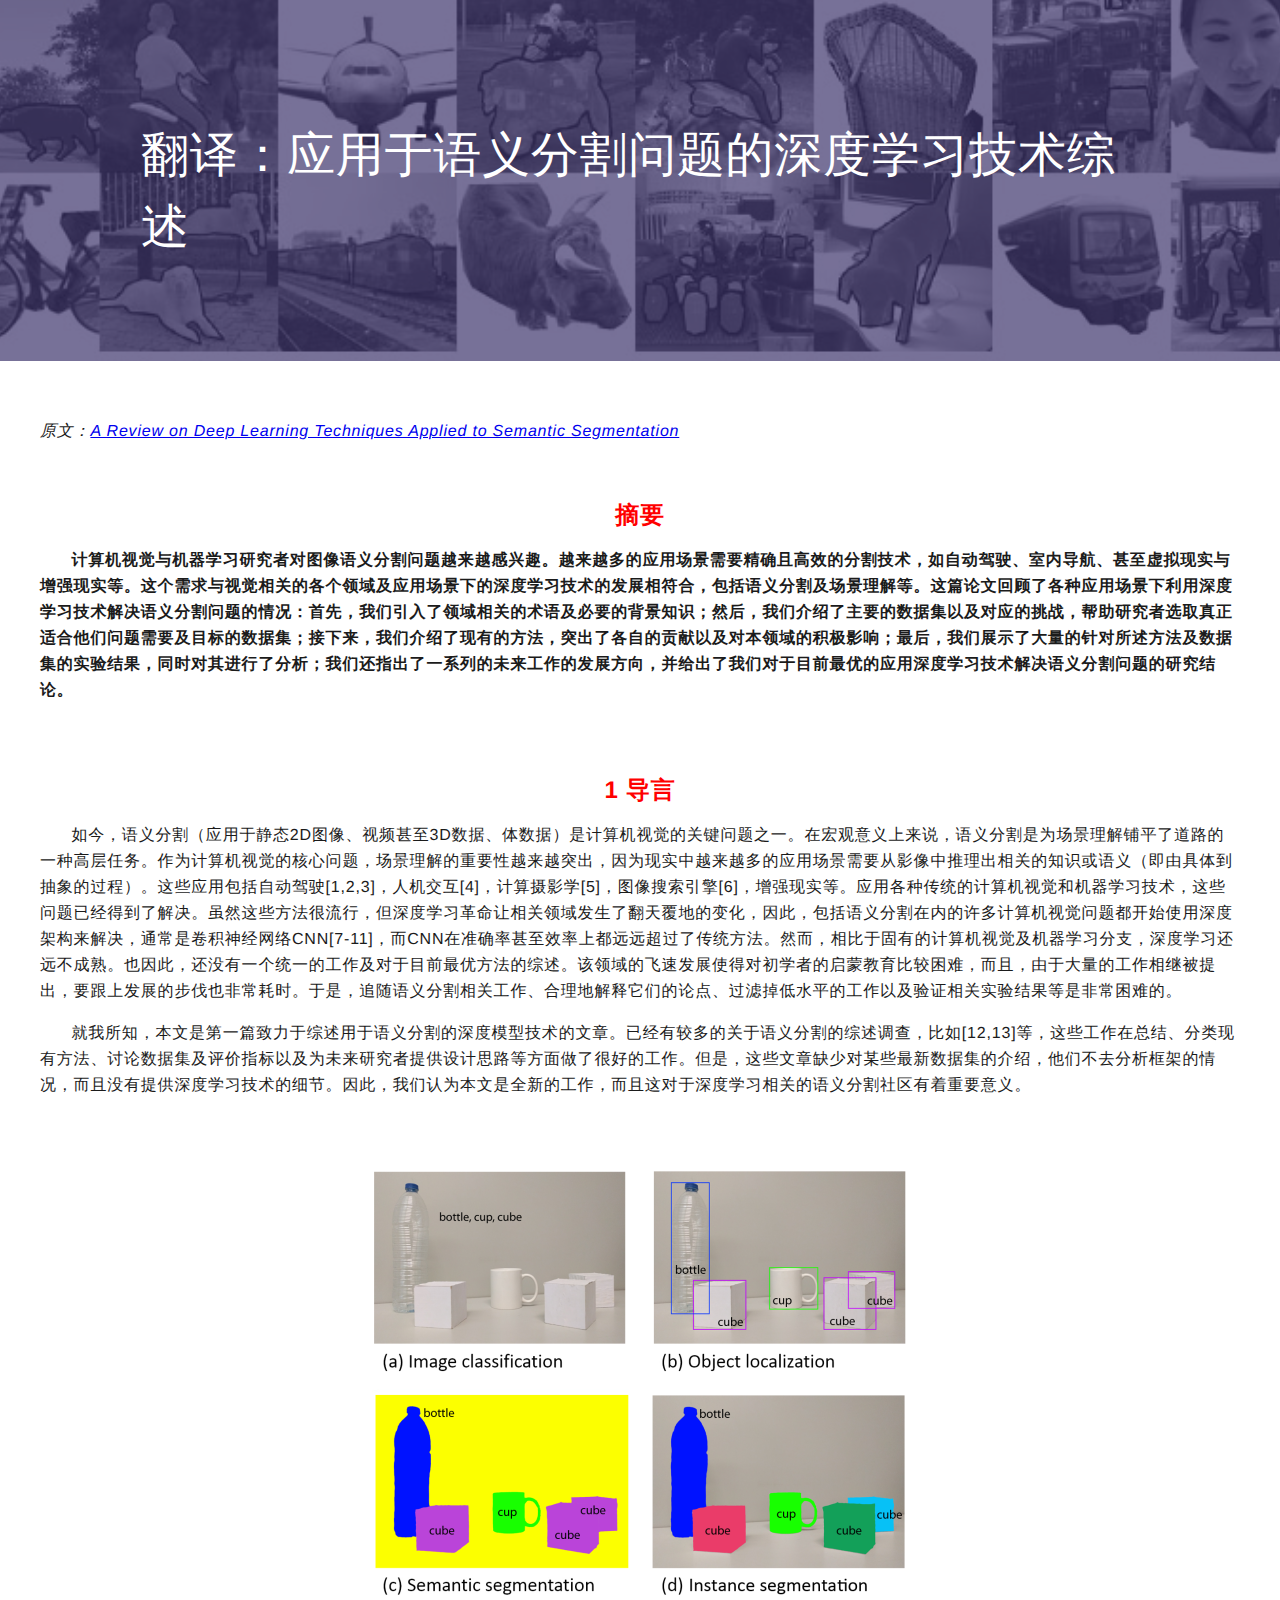
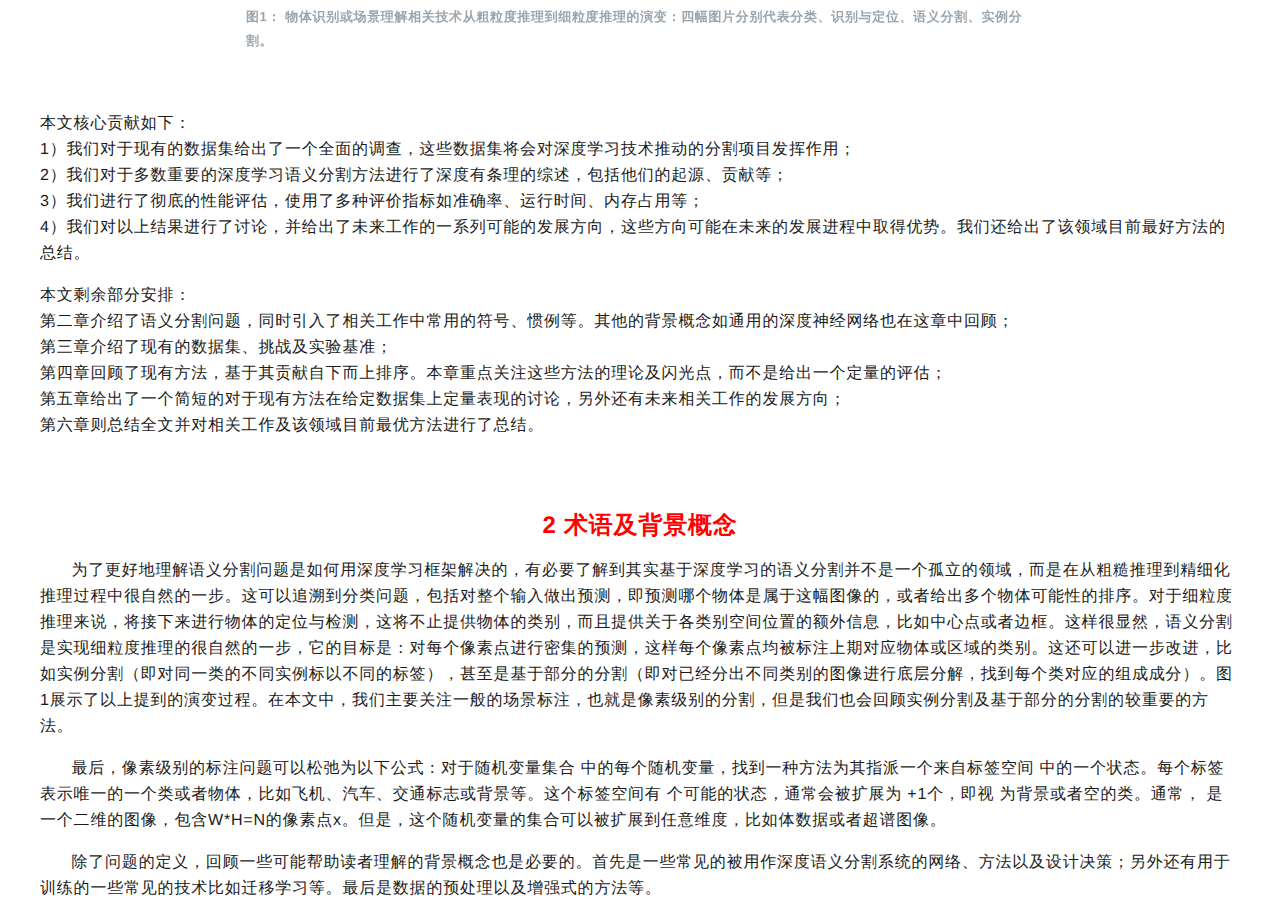
==== commit 939f47d2: "update" ====
--- a/blogs/Segmentation/index.html
+++ b/blogs/Segmentation/index.html
@@ -4,7 +4,7 @@
 <html class="js history serviceworker xhr2 canvas cssgradients supports no-touchevents backgroundblendmode objectfit object-fit flexbox flexboxlegacy no-flexboxtweener csstransforms3d csstransitions no-ios no-iphone no-android no-ios-or-android no-safari firefox no-chrome no-chrome_ios no-windows no-osx no-old_ie webkit-text-stroke dm_scroll_transition dm_page_transitions dm_interactive_branding mix_blend_mode no-font_smoothing" style=""><!--<![endif]--><head>
 <meta http-equiv="content-type" content="text/html; charset=UTF-8">
         
-
+<link rel="shortcut icon" href="blogs_files/poster.png">
 
 <title>应用于语义分割问题的深度学习技术综述</title>
 
@@ -13,7 +13,7 @@
 
 
         
-<link rel="stylesheet" type="text/css" href="blogs_files/main-f5b3e05cfb.css">
+<link rel="stylesheet" type="text/css" href="blogs_files/style.css">
 
         
             
@@ -41,59 +41,49 @@
     
       
       
-        <img class="img--object-fit img--object-height" src="blogs_files/Hero20learning20to20play3.png" sizes="(max-width: 768px) 500px, (max-width: 1024px) 1100px, (max-width: 1580px) 1600px, 100vw">
+        <img class="img--object-fit img--object-height" src="blogs_files/background.png" sizes="(max-width: 768px) 500px, (max-width: 1024px) 1100px, (max-width: 1580px) 1600px, 100vw">
       
     
   </div>
   
   <div class="cf container">
     
-      <h1 class="white h2">应用于语义分割问题的深度学习技术综述</h1>
+      <h1 class="white h2">翻译：应用于语义分割问题的深度学习技术综述</h1>
       
     
   </div>
 </header>
 
-  
-      
-      
-      
-        
-
-        
-
-        
-
-          
 
 
+<table border="0" cellpadding="0" cellspacing="0" width="1200" align="center" bgcolor="#FFFFFF">	  
+<tr>
+<td colspan = 7>
+<p>&nbsp;</p>
+<p><font size="3"><i>原文：<a href="https://arxiv.org/abs/1704.06857">A Review on Deep Learning Techniques Applied to Semantic Segmentation</a></i></font></p>
+<p>&nbsp;</p>
+<p style="text-align:center"><font size="5" color="red"><b>摘要</b></font></p>
+<p><b>&nbsp;&nbsp;&nbsp;&nbsp;&nbsp;&nbsp;计算机视觉与机器学习研究者对图像语义分割问题越来越感兴趣。越来越多的应用场景需要精确且高效的分割技术，如自动驾驶、室内导航、甚至虚拟现实与增强现实等。这个需求与视觉相关的各个领域及应用场景下的深度学习技术的发展相符合，包括语义分割及场景理解等。这篇论文回顾了各种应用场景下利用深度学习技术解决语义分割问题的情况：首先，我们引入了领域相关的术语及必要的背景知识；然后，我们介绍了主要的数据集以及对应的挑战，帮助研究者选取真正适合他们问题需要及目标的数据集；接下来，我们介绍了现有的方法，突出了各自的贡献以及对本领域的积极影响；最后，我们展示了大量的针对所述方法及数据集的实验结果，同时对其进行了分析；我们还指出了一系列的未来工作的发展方向，并给出了我们对于目前最优的应用深度学习技术解决语义分割问题的研究结论。</b></p>
+</td>
+</tr>
 
-<div id="block-0" class="cf container rich-text--research show" data-dm-tmpl="rich-text" data-collapse="no" data-scroll-item="" data-dm-id="959">
-  <div class="g-sm-col-4 g-lg-col-7 g-lg-push-1">
+<tr>
+<td>
+<p>&nbsp;</p>
+<p style="text-align:center"><font size="5" color="red"><b>1 导言</b></font></p>
+<p>&nbsp;&nbsp;&nbsp;&nbsp;&nbsp;&nbsp;如今，语义分割（应用于静态2D图像、视频甚至3D数据、体数据）是计算机视觉的关键问题之一。在宏观意义上来说，语义分割是为场景理解铺平了道路的一种高层任务。作为计算机视觉的核心问题，场景理解的重要性越来越突出，因为现实中越来越多的应用场景需要从影像中推理出相关的知识或语义（即由具体到抽象的过程）。这些应用包括自动驾驶[1,2,3]，人机交互[4]，计算摄影学[5]，图像搜索引擎[6]，增强现实等。应用各种传统的计算机视觉和机器学习技术，这些问题已经得到了解决。虽然这些方法很流行，但深度学习革命让相关领域发生了翻天覆地的变化，因此，包括语义分割在内的许多计算机视觉问题都开始使用深度架构来解决，通常是卷积神经网络CNN[7-11]，而CNN在准确率甚至效率上都远远超过了传统方法。然而，相比于固有的计算机视觉及机器学习分支，深度学习还远不成熟。也因此，还没有一个统一的工作及对于目前最优方法的综述。该领域的飞速发展使得对初学者的启蒙教育比较困难，而且，由于大量的工作相继被提出，要跟上发展的步伐也非常耗时。于是，追随语义分割相关工作、合理地解释它们的论点、过滤掉低水平的工作以及验证相关实验结果等是非常困难的。</p>
+
+<p>&nbsp;&nbsp;&nbsp;&nbsp;&nbsp;&nbsp;就我所知，本文是第一篇致力于综述用于语义分割的深度模型技术的文章。已经有较多的关于语义分割的综述调查，比如[12,13]等，这些工作在总结、分类现有方法、讨论数据集及评价指标以及为未来研究者提供设计思路等方面做了很好的工作。但是，这些文章缺少对某些最新数据集的介绍，他们不去分析框架的情况，而且没有提供深度学习技术的细节。因此，我们认为本文是全新的工作，而且这对于深度学习相关的语义分割社区有着重要意义。</p>
+</td>
+</tr>
 
 
-    <div class="rich-text">
-<!--<p style="left: 0px; position: absolute; top: 0px;">-->
-
-<p style="text-align:center"><font size="5" color="red"><b>摘要</b></font></p>
-<p><b>计算机视觉与机器学习研究者对图像语义分割问题越来越感兴趣。越来越多的应用场景需要精确且高效的分割技术，如自动驾驶、室内导航、甚至虚拟现实与增强现实等。这个需求与视觉相关的各个领域及应用场景下的深度学习技术的发展相符合，包括语义分割及场景理解等。这篇论文回顾了各种应用场景下利用深度学习技术解决语义分割问题的情况：首先，我们引入了领域相关的术语及必要的背景知识；然后，我们介绍了主要的数据集以及对应的挑战，帮助研究者选取真正适合他们问题需要及目标的数据集；接下来，我们介绍了现有的方法，突出了各自的贡献以及对本领域的积极影响；最后，我们展示了大量的针对所述方法及数据集的实验结果，同时对其进行了分析；我们还指出了一系列的未来工作的发展方向，并给出了我们对于目前最优的应用深度学习技术解决语义分割问题的研究结论。</b></p>
-
-<p style="text-align:center"><font size="5" color="red"><b>导言</b></font></p>
-<p>如今，语义分割（应用于静态2D图像、视频甚至3D数据、体数据）是计算机视觉的关键问题之一。在宏观意义上来说，语义分割是为场景理解铺平了道路的一种高层任务。作为计算机视觉的核心问题，场景理解的重要性越来越突出，因为现实中越来越多的应用场景需要从影像中推理出相关的知识或语义（即由具体到抽象的过程）。这些应用包括自动驾驶[1,2,3]，人机交互[4]，计算摄影学[5]，图像搜索引擎[6]，增强现实等。应用各种传统的计算机视觉和机器学习技术，这些问题已经得到了解决。虽然这些方法很流行，但深度学习革命让相关领域发生了翻天覆地的变化，因此，包括语义分割在内的许多计算机视觉问题都开始使用深度架构来解决，通常是卷积神经网络CNN[7-11]，而CNN在准确率甚至效率上都远远超过了传统方法。然而，相比于固有的计算机视觉及机器学习分支，深度学习还远不成熟。也因此，还没有一个统一的工作及对于目前最优方法的综述。该领域的飞速发展使得对初学者的启蒙教育比较困难，而且，由于大量的工作相继被提出，要跟上发展的步伐也非常耗时。于是，追随语义分割相关工作、合理地解释它们的论点、过滤掉低水平的工作以及验证相关实验结果等是非常困难的。</p>
-
-<p>就我所知，本文是第一篇致力于综述用于语义分割的深度模型技术的文章。已经有较多的关于语义分割的综述调查，比如[12,13]等，这些工作在总结、分类现有方法、讨论数据集及评价指标以及为未来研究者提供设计思路等方面做了很好的工作。但是，这些文章缺少对某些最新数据集的介绍，他们不去分析框架的情况，而且没有提供深度学习技术的细节。因此，我们认为本文是全新的工作，而且这对于深度学习相关的语义分割社区有着重要意义。</p>
-
-
-  </div>
-</div>
-
-
-
-    
+<tr>  
+<td> 
     <section id="block-1" class="section--block block-context--research show" data-dm-tmpl="gif" data-scroll-item="" data-dm-id="960">
 
             <div class="g-lg-col-8 g-lg-push-2 g-md-col-6 g-sm-col-4">
-                    <div class="image--container"  style="text-align:left">
+                    <div class="image--container"  style="text-align:center">
                       
                         <img src="blogs_files/1.png">
 
@@ -103,251 +93,31 @@
             </div>
 
     </section>
-    
+<td>
+</tr>
+
+
+<tr>
+<td>
+<p>&nbsp;</p>
+<p>本文核心贡献如下：<br />1）我们对于现有的数据集给出了一个全面的调查，这些数据集将会对深度学习技术推动的分割项目发挥作用；<br />2）我们对于多数重要的深度学习语义分割方法进行了深度有条理的综述，包括他们的起源、贡献等；<br />3）我们进行了彻底的性能评估，使用了多种评价指标如准确率、运行时间、内存占用等；<br />4）我们对以上结果进行了讨论，并给出了未来工作的一系列可能的发展方向，这些方向可能在未来的发展进程中取得优势。我们还给出了该领域目前最好方法的总结。</p>
+
+<p>本文剩余部分安排：<br />第二章介绍了语义分割问题，同时引入了相关工作中常用的符号、惯例等。其他的背景概念如通用的深度神经网络也在这章中回顾；<br />第三章介绍了现有的数据集、挑战及实验基准；<br />第四章回顾了现有方法，基于其贡献自下而上排序。本章重点关注这些方法的理论及闪光点，而不是给出一个定量的评估；<br />第五章给出了一个简短的对于现有方法在给定数据集上定量表现的讨论，另外还有未来相关工作的发展方向；<br />第六章则总结全文并对相关工作及该领域目前最优方法进行了总结。</p>
+</td>
+</tr>
+
+<tr>
+<td>
+<p>&nbsp;</p>
+<p style="text-align:center"><font size="5" color="red"><b>2 术语及背景概念</b></font></p>
+<p>&nbsp;&nbsp;&nbsp;&nbsp;&nbsp;&nbsp;为了更好地理解语义分割问题是如何用深度学习框架解决的，有必要了解到其实基于深度学习的语义分割并不是一个孤立的领域，而是在从粗糙推理到精细化推理过程中很自然的一步。这可以追溯到分类问题，包括对整个输入做出预测，即预测哪个物体是属于这幅图像的，或者给出多个物体可能性的排序。对于细粒度推理来说，将接下来进行物体的定位与检测，这将不止提供物体的类别，而且提供关于各类别空间位置的额外信息，比如中心点或者边框。这样很显然，语义分割是实现细粒度推理的很自然的一步，它的目标是：对每个像素点进行密集的预测，这样每个像素点均被标注上期对应物体或区域的类别。这还可以进一步改进，比如实例分割（即对同一类的不同实例标以不同的标签），甚至是基于部分的分割（即对已经分出不同类别的图像进行底层分解，找到每个类对应的组成成分）。图1展示了以上提到的演变过程。在本文中，我们主要关注一般的场景标注，也就是像素级别的分割，但是我们也会回顾实例分割及基于部分的分割的较重要的方法。</p>
+
+<p>&nbsp;&nbsp;&nbsp;&nbsp;&nbsp;&nbsp;最后，像素级别的标注问题可以松弛为以下公式：对于随机变量集合 中的每个随机变量，找到一种方法为其指派一个来自标签空间 中的一个状态。每个标签 表示唯一的一个类或者物体，比如飞机、汽车、交通标志或背景等。这个标签空间有 个可能的状态，通常会被扩展为  +1个，即视 为背景或者空的类。通常， 是一个二维的图像，包含W*H=N的像素点x。但是，这个随机变量的集合可以被扩展到任意维度，比如体数据或者超谱图像。</p>
+
+<p>&nbsp;&nbsp;&nbsp;&nbsp;&nbsp;&nbsp;除了问题的定义，回顾一些可能帮助读者理解的背景概念也是必要的。首先是一些常见的被用作深度语义分割系统的网络、方法以及设计决策；另外还有用于训练的一些常见的技术比如迁移学习等。最后是数据的预处理以及增强式的方法等。</p>
+</td>
+</tr>
 
 
 
-        
-
-        
-      
-      
-  
-
-  
-
-
-  
-
-<!--
-
-<section class="article-metadata show" data-dm-tmpl="article-metadata" data-scroll-item="">
-  <div class="container cf">
-    <div class="g-lg-push-2 g-lg-col-9 g-md-col-6 g-sm-col-4">
-      <footer>
-        <div class="article-metadata--content">
-          <header>
-            
-              <div class="p--meta grey-mid-light">Authors</div>
-            
-            <time class="p--meta grey-mid-light" datetime="2018-02-28T12:00:00+00:00">
-              Wednesday, 28 February 2018
-            </time>
-          </header>
-
-          
-            <ul class="author-list cf">
-            
-              <li>
-                <div class="author--image">
-                  <div class="img-holder img-holder--1-1 img-holder--research">
-                    
-                  </div>
-                </div>
-                <p class="p--meta">
-                  
-                    <span class="grey-mid">Martin Riedmiller</span><br>
-                  
-                  
-                    <span class="grey-mid-light">Research Scientist, DeepMind</span>
-                  
-                </p>
-              </li>
-            
-              <li>
-                <div class="author--image">
-                  <div class="img-holder img-holder--1-1 img-holder--research">
-                    
-                  </div>
-                </div>
-                <p class="p--meta">
-                  
-                    <span class="grey-mid">Roland Hafner</span><br>
-                  
-                  
-                    <span class="grey-mid-light">Research Scientist, DeepMind</span>
-                  
-                </p>
-              </li>
-            
-            </ul>
-          
-        </div>
-
-        
-      </footer>
-    </div>
-  </div>
-</section>
-
-
-</div></main>
-          <div class="nav-mask"></div>
-          <section class="search fixed top-0 right-0 bottom-0 left-0" data-dm-tmpl="search">
-  <div class="cf container relative h100">
-    <section class="search--input-wrapper relative">
-      <div class="g-md-col-1 g-lg-col-1 search--mega-icon">
-        <svg class="icon icon-search icon-search-large">
-          <use xlink:href="#search_large"></use>
-        </svg>
-      </div>
-      <input class="g-sm-col-4 g-md-col-5 g-lg-col-11 search--mega-input" name="search" placeholder="Search DeepMind" data-search-input="" type="search">
-      <span class="p--meta grey-mid uppercase absolute right-0" data-total-results="" data-scroll-item=""></span>
-    </section>
-    <section class="search--input-wrapper search--input-wrapper--sticky">
-      <div class="g-md-col-1 g-lg-col-1 search--mega-icon">
-        <svg class="icon icon-search icon-search-large">
-          <use xlink:href="#search_large"></use>
-        </svg>
-      </div>
-      <input class="g-sm-col-4 g-md-col-5 g-lg-col-11 search--mega-input" name="search" placeholder="Search DeepMind" data-search-input="" type="search">
-    </section>
-    <div class="search--results-wrapper" data-results-wrap=""></div>
-    <div class="g-sm-col-4 text-center search--results-btn-wrap">
-      <a class="btn" href="#" data-results-page-btn="">Show all results</a>
-    </div>
-    <button class="top-0 right-0 black" data-close-btn="">
-      <svg class="icon icon-close">
-        <title>close</title>
-        <use xlink:href="#close"></use>
-      </svg>
-    </button>
-  </div>
-</section>
-
-          
-
-
-
-
-<footer class="footer bg-grey-light" role="contentinfo">
-  <section class="cf container">
-    <header class="g-sm-col-4 g-lg-col-10 g-lg-push-1">
-      <h1 class="left logo">
-        <a href="https://deepmind.com/">
-          
-            <img src="blogs_files/deepmind_logo.png" srcset="/static/v0.0.0/images/deepmind_logo.png 1x, /static/v0.0.0/images/deepmind_logo@2x.png 2x" alt="Deepmind logo">
-          
-        </a>
-      </h1>
-      
-      <div class="right social-items footer--social-items">
-        <p class="left grey-mid p--meta">
-          Follow
-        </p>
-        <ul class="left unstyled">
-          
-          <li class="left social-item">
-            <a href="https://twitter.com/deepmindai" target="_blank">
-              <svg class="icon icon-twitter icon-grey-mid">
-                <title>twitter</title>
-                <use xlink:href="#twitter"></use>
-              </svg>
-            </a>
-          </li>
-          
-          <li class="left social-item">
-            <a href="https://www.youtube.com/channel/UCP7jMXSY2xbc3KCAE0MHQ-A" target="_blank">
-              <svg class="icon icon-youtube icon-grey-mid">
-                <title>youtube</title>
-                <use xlink:href="#youtube"></use>
-              </svg>
-            </a>
-          </li>
-          
-          <li class="left social-item">
-            <a href="https://plus.google.com/+deepmindai" target="_blank">
-              <svg class="icon icon-googleplus icon-grey-mid">
-                <title>googleplus</title>
-                <use xlink:href="#googleplus"></use>
-              </svg>
-            </a>
-          </li>
-          
-        </ul>
-      </div>
-      
-    </header>
-    <nav class="g-sm-col-4 g-md-col-3 g-lg-col-4 g-lg-push-1">
-      <ul class="cf unstyled footer--nav-list">
-        
-        <li class="g-sm-col-4 footer--nav-list--item faux-link-block">
-          <a class="no-underline grey-dark p--module" href="https://deepmind.com/research/">Research</a>
-          <a class="faux-link-block--link" href="https://deepmind.com/research/">Research</a>
-        </li>
-        
-        <li class="g-sm-col-4 footer--nav-list--item faux-link-block">
-          <a class="no-underline grey-dark p--module" href="https://deepmind.com/applied/">Applied</a>
-          <a class="faux-link-block--link" href="https://deepmind.com/applied/">Applied</a>
-        </li>
-        
-        <li class="g-sm-col-4 footer--nav-list--item faux-link-block">
-          <a class="no-underline grey-dark p--module" href="https://deepmind.com/blog/">News &amp; Blog</a>
-          <a class="faux-link-block--link" href="https://deepmind.com/blog/">News &amp; Blog</a>
-        </li>
-        
-        <li class="g-sm-col-4 footer--nav-list--item faux-link-block">
-          <a class="no-underline grey-dark p--module" href="https://deepmind.com/about/">About Us</a>
-          <a class="faux-link-block--link" href="https://deepmind.com/about/">About Us</a>
-        </li>
-        
-        <li class="g-sm-col-4 footer--nav-list--item faux-link-block">
-          <a class="no-underline grey-dark p--module" href="https://deepmind.com/careers/">Careers</a>
-          <a class="faux-link-block--link" href="https://deepmind.com/careers/">Careers</a>
-        </li>
-        
-      </ul>
-    </nav>
-    <div class="g-sm-col-4 g-md-col-2 g-lg-col-5 right">
-      <ul class="cf unstyled footer--nav-list">
-        
-        <li class="g-sm-col-4 footer--nav-list--item-secondary">
-          <a class="no-underline grey-mid p--module" href="https://deepmind.com/press/">Press</a>
-        </li>
-        
-        <li class="g-sm-col-4 footer--nav-list--item-secondary">
-          <a class="no-underline grey-mid p--module" href="https://deepmind.com/terms-and-conditions/">Terms and Conditions</a>
-        </li>
-        
-        <li class="g-sm-col-4 footer--nav-list--item-secondary">
-          <a class="no-underline grey-mid p--module" href="https://deepmind.com/privacy-policy/">Privacy Policy –&nbsp;Updated</a>
-        </li>
-        
-        <li class="g-sm-col-4 footer--nav-list--item-secondary">
-          <a class="no-underline grey-mid p--module" href="https://abc.xyz/">Alphabet Inc</a>
-        </li>
-        
-      </ul>
-      <p class="grey-mid-light p--module">© 2018 DeepMind Technologies Limited</p>
-    </div>
-  </section>
-</footer>
-
-        </div>
-
-        
-
-
-<section class="cookie-banner is-active" data-dm-tmpl="cookie-banner" data-last-updated="1489766160">
-	<div class="container cf">
-		<div class="rich-text"><p>DeepMind.com uses cookies to help give you the best possible user experience. <a href="https://deepmind.com/privacy-policy/">Find Out More</a>.</p></div>
-		<div data-close="">
-			<svg class="icon icon-close">
-				<title>close</title>
-				<use xlink:href="#close"></use>
-			</svg>
-		</div>
-	</div>
-</section>
-
-        
-        <script type="text/javascript" src="blogs_files/main-6e5d5787d6.js" defer="defer"></script>
-
-        
-            
-      -->  
-
-
-    
-
 <div class="js-mediaqueries"></div></body></html>
--- a/blogs/Segmentation/blogs_files/style.css
+++ b/blogs/Segmentation/blogs_files/style.css
@@ -0,0 +1,21 @@
+﻿@charset "UTF-8";.ps-container{-ms-touch-action:auto;touch-action:auto;overflow:hidden!important;-ms-overflow-style:none}@supports (-ms-overflow-style:none){.ps-container{overflow:auto!important}}@media screen and (-ms-high-contrast:active),(-ms-high-contrast:none){.ps-container{overflow:auto!important}}.ps-container.ps-active-x>.ps-scrollbar-x-rail,.ps-container.ps-active-y>.ps-scrollbar-y-rail{display:block;background-color:transparent}.ps-container.ps-in-scrolling.ps-x>.ps-scrollbar-x-rail{background-color:#eee;opacity:.9}.ps-container.ps-in-scrolling.ps-x>.ps-scrollbar-x-rail>.ps-scrollbar-x{background-color:#999;height:11px}.ps-container.ps-in-scrolling.ps-y>.ps-scrollbar-y-rail{background-color:#eee;opacity:.9}.ps-container.ps-in-scrolling.ps-y>.ps-scrollbar-y-rail>.ps-scrollbar-y{background-color:#999;width:11px}.ps-container>.ps-scrollbar-x-rail{display:none;position:absolute;opacity:0;transition:background-color .2s linear,opacity .2s linear;bottom:0;height:15px}.ps-container>.ps-scrollbar-x-rail>.ps-scrollbar-x{position:absolute;background-color:#aaa;border-radius:6px;transition:background-color .2s linear,height .2s linear,width .2s ease-in-out,border-radius .2s ease-in-out;bottom:2px;height:6px}.ps-container>.ps-scrollbar-x-rail:active>.ps-scrollbar-x,.ps-container>.ps-scrollbar-x-rail:hover>.ps-scrollbar-x{height:11px}.ps-container>.ps-scrollbar-y-rail{display:none;position:absolute;opacity:0;transition:background-color .2s linear,opacity .2s linear;right:0;width:15px}.ps-container>.ps-scrollbar-y-rail>.ps-scrollbar-y{position:absolute;background-color:#aaa;border-radius:6px;transition:background-color .2s linear,height .2s linear,width .2s ease-in-out,border-radius .2s ease-in-out;right:2px;width:6px}.ps-container>.ps-scrollbar-y-rail:active>.ps-scrollbar-y,.ps-container>.ps-scrollbar-y-rail:hover>.ps-scrollbar-y{width:11px}.ps-container:hover.ps-in-scrolling.ps-x>.ps-scrollbar-x-rail{background-color:#eee;opacity:.9}.ps-container:hover.ps-in-scrolling.ps-x>.ps-scrollbar-x-rail>.ps-scrollbar-x{background-color:#999;height:11px}.ps-container:hover.ps-in-scrolling.ps-y>.ps-scrollbar-y-rail{background-color:#eee;opacity:.9}.ps-container:hover.ps-in-scrolling.ps-y>.ps-scrollbar-y-rail>.ps-scrollbar-y{background-color:#999;width:11px}.ps-container:hover>.ps-scrollbar-x-rail,.ps-container:hover>.ps-scrollbar-y-rail{opacity:.6}.ps-container:hover>.ps-scrollbar-x-rail:hover{background-color:#eee;opacity:.9}.ps-container:hover>.ps-scrollbar-x-rail:hover>.ps-scrollbar-x{background-color:#999}.ps-container:hover>.ps-scrollbar-y-rail:hover{background-color:#eee;opacity:.9}.ps-container:hover>.ps-scrollbar-y-rail:hover>.ps-scrollbar-y{background-color:#999}/*! normalize.css v4.1.1 | MIT License | github.com/necolas/normalize.css */html{font-family:sans-serif;line-height:1.15;-ms-text-size-adjust:100%;-webkit-text-size-adjust:100%}body{margin:0}article,aside,details,figcaption,figure,footer,header,main,menu,nav,section,summary{display:block}audio,canvas,progress,video{display:inline-block}audio:not([controls]){display:none;height:0}progress{vertical-align:baseline}[hidden],template{display:none}a{background-color:transparent;-webkit-text-decoration-skip:objects}a:active,a:hover{outline-width:0}abbr[title]{border-bottom:none;text-decoration:underline;text-decoration:underline dotted}b,strong{font-weight:bolder}dfn{font-style:italic}h1{font-size:2em;margin:.67em 0}mark{background-color:#ff0;color:#000}small{font-size:80%}sub,sup{font-size:75%;line-height:0;position:relative;vertical-align:baseline}sub{bottom:-.25em}sup{top:-.5em}img{border-style:none}svg:not(:root){overflow:hidden}code,kbd,pre,samp{font-family:monospace,monospace;font-size:1em}figure{margin:1em 40px}hr{box-sizing:content-box;height:0;overflow:visible}button,input,optgroup,select,textarea{font:inherit;margin:0}optgroup{font-weight:700}button,input{overflow:visible}button,select{text-transform:none}[type=reset],[type=submit],button,html [type=button]{-webkit-appearance:button}[type=button]::-moz-focus-inner,[type=reset]::-moz-focus-inner,[type=submit]::-moz-focus-inner,button::-moz-focus-inner{border-style:none;padding:0}[type=button]:-moz-focusring,[type=reset]:-moz-focusring,[type=submit]:-moz-focusring,button:-moz-focusring{outline:ButtonText dotted 1px}fieldset{border:1px solid silver;margin:0 2px;padding:.35em .625em .75em}legend{box-sizing:border-box;color:inherit;display:table;max-width:100%;padding:0;white-space:normal}textarea{overflow:auto;min-height:108px;resize:vertical}[type=checkbox],[type=radio]{box-sizing:border-box;padding:0}[type=number]::-webkit-inner-spin-button,[type=number]::-webkit-outer-spin-button{height:auto}[type=search]{-webkit-appearance:textfield;outline-offset:-2px}[type=search]::-webkit-search-cancel-button,[type=search]::-webkit-search-decoration{-webkit-appearance:none}::-webkit-input-placeholder{color:inherit;opacity:.54}::-webkit-file-upload-button{-webkit-appearance:button;font:inherit}.g-sm-gut{margin-left:5.26316%}.g-sm-gut-neg{margin-left:-5.26316%;margin-right:-5.26316%}.sm-hide{display:none!important}.container{max-width:1560px;margin-left:auto;margin-right:auto;padding-left:5.26316%;padding-right:5.26316%}@media screen and (min-width:48em){.container{padding-left:2.85714%;padding-right:2.85714%}}[class*="-col-"]{float:left}.g-sm-col-1{width:21.05263%}.g-sm-col-1-vw{width:21.05263vw}.g-sm-col-2{width:47.36842%}.g-sm-col-2-vw{width:47.36842vw}.g-sm-col-3{width:73.68421%}.g-sm-col-3-vw{width:73.68421vw}.g-sm-col-4{width:100%}.g-sm-col-4-vw{width:100vw}@media screen and (min-width:48em){.g-md-gut{margin-left:2.85714%}.g-md-gut-neg{margin-left:-2.85714%;margin-right:-2.85714%}.md-hide{display:none!important}.md-show{display:block!important}.g-md-col-1{width:14.28571%}.g-md-col-1-vw{width:14.28571vw}.g-md-push-1{margin-left:17.14286%}.g-md-col-2{width:31.42857%}.g-md-col-2-vw{width:31.42857vw}.g-md-push-2{margin-left:34.28571%}.g-md-col-3{width:48.57143%}.g-md-col-3-vw{width:48.57143vw}.g-md-push-3{margin-left:51.42857%}.g-md-col-4{width:65.71429%}.g-md-col-4-vw{width:65.71429vw}.g-md-push-4{margin-left:68.57143%}.g-md-col-5{width:82.85714%}.g-md-col-5-vw{width:82.85714vw}.g-md-push-5{margin-left:85.71429%}.g-md-col-6{width:100%}.g-md-col-6-vw{width:100vw}.g-md-push-6{margin-left:102.85714%}}@media screen and (min-width:64.0625em){.container{padding-left:2.94118%;padding-right:2.94118%}.g-lg-gut{margin-left:2.94118%}.g-lg-gut-neg{margin-left:-2.94118%;margin-right:-2.94118%}.lg-hide{display:none!important}.lg-show{display:block!important}.g-lg-col-1{width:5.63725%}.g-lg-col-1-vw{width:5.63725vw}.g-lg-push-1{margin-left:8.57843%}.g-lg-col-2{width:14.21569%}.g-lg-col-2-vw{width:14.21569vw}.g-lg-push-2{margin-left:17.15686%}.g-lg-col-3{width:22.79412%}.g-lg-col-3-vw{width:22.79412vw}.g-lg-push-3{margin-left:25.73529%}.g-lg-col-4{width:31.37255%}.g-lg-col-4-vw{width:31.37255vw}.g-lg-push-4{margin-left:34.31373%}.g-lg-col-5{width:39.95098%}.g-lg-col-5-vw{width:39.95098vw}.g-lg-push-5{margin-left:42.89216%}.g-lg-col-6{width:48.52941%}.g-lg-col-6-vw{width:48.52941vw}.g-lg-push-6{margin-left:51.47059%}.g-lg-col-7{width:57.10784%}.g-lg-col-7-vw{width:57.10784vw}.g-lg-push-7{margin-left:60.04902%}.g-lg-col-8{width:65.68627%}.g-lg-col-8-vw{width:65.68627vw}.g-lg-push-8{margin-left:68.62745%}.g-lg-col-9{width:74.26471%}.g-lg-col-9-vw{width:74.26471vw}.g-lg-push-9{margin-left:77.20588%}.g-lg-col-10{width:82.84314%}.g-lg-col-10-vw{width:82.84314vw}.g-lg-push-10{margin-left:85.78431%}.g-lg-col-11{width:91.42157%}.g-lg-col-11-vw{width:91.42157vw}.g-lg-push-11{margin-left:94.36275%}.g-lg-col-12{width:100%}.g-lg-col-12-vw{width:100vw}.g-lg-push-12{margin-left:102.94118%}}.grid-guides{display:none;height:100%;left:0;pointer-events:none;position:fixed;top:0;width:100%;z-index:30000}.grid-guides.show-guides{display:block}.grid-guides .guide-col{border-left:1px solid #4affff;border-right:1px solid #4affff;box-sizing:border-box;float:left;height:100%;width:21.05263%}.grid-guides .guide-col:not(:first-child){margin-left:5.26316%}@media screen and (min-width:48em){.grid-guides .guide-col{width:14.28571%}.grid-guides .guide-col:not(:first-child){margin-left:2.85714%}}@media screen and (min-width:97.5em){.grid-guides{left:50%;max-width:1560px;-ms-transform:translateX(-50%);transform:translateX(-50%)}}.js-mediaqueries{display:none;font-family:"default breakpoint"}@media screen and (min-width:20em){.js-mediaqueries{font-family:"default breakpoint"}}@media screen and (min-width:48em){.js-mediaqueries{font-family:"tabletportrait breakpoint"}}@media screen and (min-width:64em){.js-mediaqueries{font-family:"tabletlandscape breakpoint"}}@media screen and (min-width:64.0625em){.grid-guides .guide-col{width:5.63725%}.grid-guides .guide-col:not(:first-child){margin-left:2.94118%}.js-mediaqueries{font-family:"desktop breakpoint"}}body{color:#1b1b1b;-webkit-font-smoothing:antialiased;-moz-font-smoothing:grayscale;font-kerning:normal;font-variant:none;text-rendering:geometricPrecision}@media screen and (-webkit-min-device-pixel-ratio:2),screen and (min-resolution:2dppx){body{-webkit-font-smoothing:subpixel-antialiased}}*,:after{box-sizing:border-box}.cf:after,.cf:before{content:'';display:table}.cf:after{clear:both}[data-scroll-item]{-webkit-backface-visibility:hidden;backface-visibility:hidden;perspective:500px;position:relative;transition:all .5s cubic-bezier(.215,.61,.355,1);opacity:0;transform:translate3d(0,-15px,0);visibility:hidden}.no-dm_scroll_transition [data-scroll-item],.no-js [data-scroll-item],[data-scroll-item].show{opacity:1;-ms-transform:none;transform:none;visibility:visible}.block{display:block}.left{float:left}.right{float:right}.center-align-title{text-align:center}.right-align{text-align:right}.relative{position:relative}.absolute{position:absolute}.fixed{position:fixed}.top-0{top:0}.right-0{right:0}.bottom-0{bottom:0}.left-0{left:0}.wrapper:not(.has-hero){padding-top:62px}.overlay--is-open{overflow:hidden}.nav-mask{background-
+color:#0074c8;bottom:0;left:0;opacity:0;position:fixed;right:0;top:0;visibility:hidden;transition:all .4s ease-in-out;z-index:10000}.nav-item--hover .nav-mask{opacity:.8;visibility:visible}.nav-item--hover-research .nav-mask{background-color:#5342a9}.nav-item--hover-applied .nav-mask{background-color:#00a6ad}.nav-item--hover-ethics-society .nav-mask{background-color:#8C305C}.nav-item--hover-deepmind .nav-mask{background-color:#0074c8}.m0{margin:0}.h100{height:100%}.logo{margin:0;width:250px}.logo img{max-width:100%}.border-top{border-top-width:1px;border-top-style:solid}.m-top-30{margin-top:30px}.border-right{border-right-width:1px;border-right-style:solid}.m-right-30{margin-right:30px}.border-bottom{border-bottom-width:1px;border-bottom-style:solid}.m-bottom-30{margin-bottom:30px}.border-left{border-left-width:1px;border-left-style:solid}.m-left-30{margin-left:30px}.border-grey-light{border-color:#eff0f1}.border-grey-mid{border-color:#9aa6af}.border-blue-4{border-color:#d9eaf6}.overflow-hidden{overflow:hidden}@media screen and (max-width:63.9375em){.hide-on-mobile{display:none}}@font-face{font-family:Aileron;src:url(../fonts/Aileron-Bold.eot);src:url(../fonts/Aileron-Bold.eot?#iefix) format("embedded-opentype"),url(../fonts/Aileron-Bold.woff2) format("woff2"),url(../fonts/Aileron-Bold.woff) format("woff"),url(../fonts/Aileron-Bold.ttf) format("truetype"),url(../fonts/Aileron-Bold.svg#Aileron-Bold) format("svg");font-style:normal;font-weight:700}@font-face{font-family:Aileron;src:url(../fonts/Aileron-Light.eot);src:url(../fonts/Aileron-Light.eot?#iefix) format("embedded-opentype"),url(../fonts/Aileron-Light.woff2) format("woff2"),url(../fonts/Aileron-Light.woff) format("woff"),url(../fonts/Aileron-Light.ttf) format("truetype"),url(../fonts/Aileron-Light.svg#Aileron-Light) format("svg");font-style:normal;font-weight:300}@font-face{font-family:Mikro;src:url(../fonts/Mikro-Light.woff2) format("woff2"),url(../fonts/Mikro-Light.woff) format("woff");font-style:normal;font-weight:300}@font-face{font-family:Mikro;src:url(../fonts/Mikro-Regular.woff2) format("woff2"),url(../fonts/Mikro-Regular.woff) format("woff");font-style:normal;font-weight:400}@font-face{font-family:Mikro;src:url(../fonts/Mikro-Medium.woff2) format("woff2"),url(../fonts/Mikro-Medium.woff) format("woff");font-style:normal;font-weight:500}html{font-size:62.5%}body{font-size:16px}.rich-text{font-size:1.6rem;font-weight:300;letter-spacing:.05em;line-height:2.6rem}.rich-text b,.rich-text strong{font-weight:700}@media screen and (min-width:48em){.wrapper:not(.has-hero){padding-top:86px}.rich-text{font-size:1.6rem;line-height:2.6rem}}@media screen and (min-width:64.0625em){.rich-text{font-size:1.6rem;line-height:2.6rem}.p--module .rich-text p,.related-inline [data-dm-tmpl=rich-text] .rich-text li,.related-inline [data-dm-tmpl=rich-text] .rich-text p{font-size:1.4rem;line-height:2.6rem}}.p--module .rich-text p,.related-inline [data-dm-tmpl=rich-text] .rich-text li,.related-inline [data-dm-tmpl=rich-text] .rich-text p{font-size:1.4rem;line-height:2.6rem}.p--module .rich-text p b,.p--module .rich-text p strong,.related-inline [data-dm-tmpl=rich-text] .rich-text li b,.related-inline [data-dm-tmpl=rich-text] .rich-text li strong,.related-inline [data-dm-tmpl=rich-text] .rich-text p b,.related-inline [data-dm-tmpl=rich-text] .rich-text p strong{font-weight:700}@media screen and (min-width:48em){.p--module .rich-text p,.related-inline [data-dm-tmpl=rich-text] .rich-text li,.related-inline [data-dm-tmpl=rich-text] .rich-text p{font-size:1.4rem;line-height:2.6rem}}.p--standard,p{font-size:1.6rem;font-weight:300;letter-spacing:.05em;line-height:2.6rem}.p--standard b,.p--standard strong,p b,p strong{font-weight:700}@media screen and (min-width:48em){.p--standard,p{font-size:1.6rem;line-height:2.6rem}}@media screen and (min-width:64.0625em){.p--standard,p{font-size:1.6rem;line-height:2.6rem}.p--module{font-size:1.4rem;line-height:2.6rem}}.p--module{font-size:1.4rem;line-height:2.6rem;letter-spacing:.05em}.p--module b,.p--module strong{font-weight:700}@media screen and (min-width:48em){.p--module{font-size:1.4rem;line-height:2.6rem}}.p--meta,[data-dm-tmpl=cookie-banner] .rich-text p{font-size:1.2rem;font-weight:700;line-height:2.4rem;letter-spacing:.05em}@media screen and (min-width:48em){.p--meta,[data-dm-tmpl=cookie-banner] .rich-text p{font-size:1.3rem;line-height:2.4rem}}@media screen and (min-width:64.0625em){.p--meta,[data-dm-tmpl=cookie-banner] .rich-text p{font-size:1.3rem;line-height:2.4rem;letter-spacing:.05em}}.form--eoc-wrapper ol,.form--eoc-wrapper p,.form--eoc-wrapper ul,.p--small{font-size:1rem;font-weight:300;line-height:2.2rem;letter-spacing:.05em}@media screen and (min-width:48em){.form--eoc-wrapper ol,.form--eoc-wrapper p,.form--eoc-wrapper ul,.p--small{font-size:1rem;line-height:2.2rem}}@media screen and (min-width:64.0625em){.form--eoc-wrapper ol,.form--eoc-wrapper p,.form--eoc-wrapper ul,.p--small{font-size:1.2rem;line-height:2.2rem;letter-spacing:.05em}}.form--eoc-wrapper ol a,.form--eoc-wrapper p a,.form--eoc-wrapper ul a,.p--small a{font-weight:700}.h1,.h2,.h3,.h4,.h5,.h6,.rich-text h2,.rich-text h3,.rich-text h4,.rich-text h5{margin:0}.h1,.h2,.h3,.h4,.rich-text h2,.rich-text h3,.rich-text h4{font-family:Mikro,Helvetica,Arial,sans-serif;font-weight:300}.h5,.h6,.rich-text h5{font-family:Mikro,Helvetica,Arial,sans-serif;font-weight:400}.h1{font-size:4.2rem;letter-spacing:.015em;line-height:4.8rem}@media screen and (min-width:48em){.h1{font-size:4.8rem;letter-spacing:.015em;line-height:6.6rem}}@media screen and (min-width:64.0625em){.h1{font-size:5.4rem;letter-spacing:.015em;line-height:7.2rem}}.h2,.rich-text h2{font-size:3.6rem;letter-spacing:.015em;line-height:4.2rem}@media screen and (min-width:48em){.h2,.rich-text h2{font-size:4.2rem;letter-spacing:.015em;line-height:6rem}}@media screen and (min-width:64.0625em){.h2,.rich-text h2{font-size:4.8rem;letter-spacing:.015em;line-height:7.2rem}}.h3,.rich-text h3{font-size:3rem;letter-spacing:.015em;line-height:3.6rem}@media screen and (min-width:48em){.h3,.rich-text h3{font-size:3.6rem;letter-spacing:.015em;line-height:4.8rem}}@media screen and (min-width:64.0625em){.h3,.rich-text h3{font-size:4.2rem;letter-spacing:.015em;line-height:6rem}}.h4,.rich-text h4{font-size:2.4rem;letter-spacing:.015em;line-height:3rem}@media screen and (min-width:48em){.h4,.rich-text h4{font-size:3.6rem;letter-spacing:.015em;line-height:4.2rem}}@media screen and (min-width:64.0625em){.h4,.rich-text h4{font-size:3.6rem;letter-spacing:.015em;line-height:4.8rem}}.h5,.rich-text h5{font-size:1.8rem;letter-spacing:.025em;line-height:2.4rem}@media screen and (min-width:48em){.h5,.rich-text h5{font-size:2.4rem;letter-spacing:.025em;line-height:3rem}}@media screen and (min-width:64.0625em){.h5,.rich-text h5{font-size:2.4rem;letter-spacing:.025em;line-height:3.6rem}.h6{font-size:1.8rem;letter-spacing:.05em;line-height:2.4rem}}.h6{font-size:1.8rem;letter-spacing:.05em;line-height:2.4rem}@media screen and (min-width:48em){.h6{font-size:1.8rem;letter-spacing:.05em;line-height:2.4rem}.md-h1,.md-h2,.md-h3,.md-h4{font-weight:300}.md-h1{font-size:5.4rem;letter-spacing:.015em;line-height:7.2rem}.md-h2{font-size:4.2rem;letter-spacing:.015em;line-height:6rem}.md-h3{font-size:3.6rem;letter-spacing:.015em;line-height:4.8rem}.md-h4{font-size:3.6rem;letter-spacing:.015em;line-height:4.2rem}.md-h5{font-size:2.4rem;letter-spacing:.025em;line-height:3rem}.md-h6{font-size:1.8rem;letter-spacing:.05em;line-height:2.4rem}}@media screen and (min-width:64.0625em){.lg-h1,.lg-h2,.lg-h3,.lg-h4{font-weight:300}.lg-h1{font-size:5.4rem;letter-spacing:.015em;line-height:7.2rem}.lg-h2{font-size:4.8rem;letter-spacing:.015em;line-height:7.2rem}.lg-h3{font-size:4.2rem;letter-spacing:.015em;line-height:6rem}.lg-h4{font-size:3.6rem;letter-spacing:.015em;line-height:4.8rem}.lg-h5{font-size:2.4rem;letter-spacing:.025em;line-height:3.6rem}.lg-h6{font-size:1.8rem;letter-spacing:.05em;line-height:2.4rem}}.uppercase{text-transform:uppercase}.text-center{text-align:center}:not(.faq-list--item-answer) .rich-text p{color:#1b1b1b}.faq-list--item-answer .rich-text p{color:currentColor}.rich-text h2:first-child,.rich-text h3:first-child,.rich-text h4:first-child,.rich-text h5:first-child,.rich-text p:first-child{margin-top:0}.rich-text p:empty{display:none}.rich-text h2{color:#1b1b1b;margin-top:3rem;margin-bottom:3rem}.rich-text h3{margin-top:3rem;margin-bottom:3rem}.rich-text h4{margin-top:2.4rem;margin-bottom:2.4rem}.rich-text h5{margin-top:2rem;margin-bottom:2rem}.rich-text h3,.rich-text h4,.rich-text h5{color:currentColor}.rich-text a{font-weight:700}.rich-text ol,.rich-text ul{list-style:none;margin:0;padding:0 0 0 36px}.rich-text ol li,.rich-text ul li{color:#1b1b1b;position:relative}.rich-text ul li:before{background-color:#2f9eef;border-radius:100%;content:'';left:-36px;position:absolute;top:7px;height:12px;width:12px}.rich-text ol li{counter-increment:step-counter}.rich-text ol li:before{color:#2f9eef;content:counter(step-counter);font-family:Aileron,Helvetica,Arial,sans-serif;font-weight:700;left:-36px;position:absolute}.rich-text hr{border:1px solid currentColor;margin:1rem 0}.rich-text--deepmind{color:#2f9eef}.rich-text--applied{color:#00a6ad}.rich-text--applied .rich-text ul li:before{background-color:#00a6ad}.rich-text--applied .rich-text ol li:before{color:#00a6ad}.rich-text--research{color:#5342a9}.rich-text--research .rich-text ul li:before{background-color:#5342a9}.rich-text--research .rich-text ol li:before{color:#5342a9}.rich-text--ethics-society{color:#8C305C}.rich-text--ethics-society .rich-text ul li:before{background-color:#8C305C}.rich-text--ethics-society .rich-text ol li:before{color:#8C305C}.noselect{-webkit-touch-callout:none;-webkit-user-select:none;-moz-user-select:none;-ms-user-select:none;user-select:none}.blue-1{color:#104870}.blue-2{color:#0074c8}.blue-3,[data-dm-tmpl=cookie-banner]
+ .rich-text p a{color:#2f9eef}.blue-4{color:#d9eaf6}.bg-blue-1{background-color:#104870}.bg-blue-2{background-color:#0074c8}.bg-blue-3{background-color:#2f9eef}.bg-blue-4{background-color:#d9eaf6}.green-1{color:#00585c}.green-2{color:#00a6ad}.green-3{color:#18cad2}.green-4{color:#d6eaeb}.bg-green-1{background-color:#00585c}.bg-green-2{background-color:#00a6ad}.bg-green-3{background-color:#18cad2}.bg-green-4{background-color:#d6eaeb}.purple-1{color:#3d346c}.purple-2{color:#5342a9}.purple-3{color:#8573dd}.purple-4{color:#e5e3f1}.bg-purple-1{background-color:#3d346c}.bg-purple-2{background-color:#5342a9}.bg-purple-3{background-color:#8573dd}.bg-purple-4{background-color:#e5e3f1}.ethics-1{color:#632140}.ethics-2{color:#8C305C}.ethics-3{color:#C44280}.ethics-4{color:#e8d3e9}.bg-ethics-1{background-color:#632140}.bg-ethics-2{background-color:#8C305C}.bg-ethics-3{background-color:#C44280}.bg-ethics-4{background-color:#e8d3e9}.grey-light{color:#eff0f1}.grey-mid-light{color:#bec1c3}.grey-mid{color:#9aa6af}.grey-dark{color:#1b1b1b}.bg-grey-light{background-color:#eff0f1}.bg-grey-mid-light{background-color:#bec1c3}.bg-grey-mid{background-color:#9aa6af}.bg-grey-dark{background-color:#1b1b1b}.white,[data-dm-tmpl=cookie-banner] .rich-text p{color:#fff}.bg-white{background-color:#fff}.bg-black,.black{color:#1b1b1b}.current-color{color:currentColor}.faux-link-block{position:relative}.faux-link-block--link{bottom:0;display:block;left:0;position:absolute;overflow:hidden;right:0;text-indent:200%;top:0;visibility:visible;white-space:nowrap;z-index:10000}.form--eoc-wrapper ol a:not(.btn),.form--eoc-wrapper p a:not(.btn),.form--eoc-wrapper ul a:not(.btn),.p--small a:not(.btn),.rich-text a:not(.btn),.underline:not(.btn){background-image:linear-gradient(0deg,currentColor,currentColor);background-size:100% 1px;background-repeat:repeat-x;background-position:0 100%;color:#fff;display:inline;padding-bottom:2px;position:relative;text-decoration:none}.form--eoc-wrapper ol .heading a:not(.btn),.form--eoc-wrapper p .heading a:not(.btn),.form--eoc-wrapper ul .heading a:not(.btn),.heading .form--eoc-wrapper ol a:not(.btn),.heading .form--eoc-wrapper p a:not(.btn),.heading .form--eoc-wrapper ul a:not(.btn),.heading .p--small a:not(.btn),.heading .rich-text a:not(.btn),.heading .underline:not(.btn),.p--small .heading a:not(.btn),.rich-text .heading a:not(.btn){background-position:0 85%}.form--eoc-wrapper ol a:not(.btn) .icon,.form--eoc-wrapper p a:not(.btn) .icon,.form--eoc-wrapper ul a:not(.btn) .icon,.p--small a:not(.btn) .icon,.rich-text a:not(.btn) .icon,.underline:not(.btn) .icon{stroke:currentColor}.form--eoc-wrapper ol .heading--research a:not(.btn),.form--eoc-wrapper p .heading--research a:not(.btn),.form--eoc-wrapper ul .heading--research a:not(.btn),.heading--research .form--eoc-wrapper ol a:not(.btn),.heading--research .form--eoc-wrapper p a:not(.btn),.heading--research .form--eoc-wrapper ul a:not(.btn),.heading--research .p--small a:not(.btn),.heading--research .rich-text a:not(.btn),.heading--research .underline:not(.btn),.p--small .heading--research a:not(.btn),.rich-text .heading--research a:not(.btn){text-shadow:-1px 0 0 #5342a9,1px 0 0 #5342a9,0 1px 0 #5342a9}.form--eoc-wrapper ol .heading--ethics-society a:not(.btn),.form--eoc-wrapper p .heading--ethics-society a:not(.btn),.form--eoc-wrapper ul .heading--ethics-society a:not(.btn),.heading--ethics-society .form--eoc-wrapper ol a:not(.btn),.heading--ethics-society .form--eoc-wrapper p a:not(.btn),.heading--ethics-society .form--eoc-wrapper ul a:not(.btn),.heading--ethics-society .p--small a:not(.btn),.heading--ethics-society .rich-text a:not(.btn),.heading--ethics-society .underline:not(.btn),.p--small .heading--ethics-society a:not(.btn),.rich-text .heading--ethics-society a:not(.btn){text-shadow:-1px 0 0 #8C305C,1px 0 0 #8C305C,0 1px 0 #8C305C}.form--eoc-wrapper ol .heading--applied a:not(.btn),.form--eoc-wrapper p .heading--applied a:not(.btn),.form--eoc-wrapper ul .heading--applied a:not(.btn),.heading--applied .form--eoc-wrapper ol a:not(.btn),.heading--applied .form--eoc-wrapper p a:not(.btn),.heading--applied .form--eoc-wrapper ul a:not(.btn),.heading--applied .p--small a:not(.btn),.heading--applied .rich-text a:not(.btn),.heading--applied .underline:not(.btn),.p--small .heading--applied a:not(.btn),.rich-text .heading--applied a:not(.btn){text-shadow:-1px 0 0 #00a6ad,1px 0 0 #00a6ad,0 1px 0 #00a6ad}.underline--black:not(.btn){color:#1b1b1b}.form--eoc-wrapper ol a:not(.btn),.form--eoc-wrapper p a:not(.btn),.form--eoc-wrapper ul a:not(.btn),.p--small a:not(.btn),.rich-text a:not(.btn),.underline--blue-3:not(.btn){color:#2f9eef}.underline--grey-mid:not(.btn){color:#9aa6af}.underline--green-3:not(.btn){color:#18cad2}.underline--white:not(.btn){color:#fff;transition:all .2s cubic-bezier(.215,.61,.355,1)}.form--eoc-wrapper ol a:not(.btn),.form--eoc-wrapper p a:not(.btn),.form--eoc-wrapper ul a:not(.btn),.p--small a:not(.btn),.rich-text a:not(.btn),.underline--blue-3:not(.btn),.underline--green-3:not(.btn),.underline--grey-mid:not(.btn){transition:all .2s cubic-bezier(.215,.61,.355,1)}.form--eoc-wrapper ol .no-touchevents a:not(.btn):hover,.form--eoc-wrapper p .no-touchevents a:not(.btn):hover,.form--eoc-wrapper ul .no-touchevents a:not(.btn):hover,.no-touchevents .form--eoc-wrapper ol a:not(.btn):hover,.no-touchevents .form--eoc-wrapper p a:not(.btn):hover,.no-touchevents .form--eoc-wrapper ul a:not(.btn):hover,.no-touchevents .p--small a:not(.btn):hover,.no-touchevents .rich-text a:not(.btn):hover,.no-touchevents .underline--blue-3:not(.btn):hover,.no-touchevents .underline--green-3:not(.btn):hover,.no-touchevents .underline--grey-mid:not(.btn):hover,.p--small .no-touchevents a:not(.btn):hover,.rich-text .no-touchevents a:not(.btn):hover{color:#1176C5}.form--eoc-wrapper ol .no-touchevents a:not(.btn):hover .icon-arrow,.form--eoc-wrapper p .no-touchevents a:not(.btn):hover .icon-arrow,.form--eoc-wrapper ul .no-touchevents a:not(.btn):hover .icon-arrow,.no-touchevents .form--eoc-wrapper ol a:not(.btn):hover .icon-arrow,.no-touchevents .form--eoc-wrapper p a:not(.btn):hover .icon-arrow,.no-touchevents .form--eoc-wrapper ul a:not(.btn):hover .icon-arrow,.no-touchevents .p--small a:not(.btn):hover .icon-arrow,.no-touchevents .rich-text a:not(.btn):hover .icon-arrow,.no-touchevents .underline--blue-3:not(.btn):hover .icon-arrow,.no-touchevents .underline--green-3:not(.btn):hover .icon-arrow,.no-touchevents .underline--grey-mid:not(.btn):hover .icon-arrow,.p--small .no-touchevents a:not(.btn):hover .icon-arrow,.rich-text .no-touchevents a:not(.btn):hover .icon-arrow{stroke:#1176C5}.no-touchevents .underline--white:not(.btn):hover{opacity:.8}.no-underline,[data-dm-tmpl=cookie-banner] .rich-text p a{text-decoration:none}.link--icon{padding-left:12px;position:relative}.link--icon .icon{left:0;position:absolute;top:45%;-ms-transform:translateY(-50%);transform:translateY(-50%)}.link--icon .icon.icon-arrow{height:10px;width:7px}.link--icon--down{-ms-transform:rotate(90deg);transform:rotate(90deg)}.img-holder{overflow:hidden;position:relative}.img-holder--deepmind,.img-holder--external{background-image:linear-gradient(0deg,rgba(47,158,239,0) 0,#2f9eef 100%)}.no-cssgradients .img-holder--deepmind,.no-cssgradients .img-holder--external{-ms-filter:"progid:DXImageTransform.Microsoft.gradient(\a       gradientType=0,\a       startColorStr='#2f9eef',\a       endColorStr='#002F9EEF')"}.img-holder--applied{background-image:linear-gradient(0deg,rgba(0,166,173,0) 0,#00a6ad 100%)}.no-cssgradients .img-holder--applied{-ms-filter:"progid:DXImageTransform.Microsoft.gradient(\a       gradientType=0,\a       startColorStr='#00a6ad',\a       endColorStr='#0000A6AD')"}.img-holder--publication,.img-holder--research{background-image:linear-gradient(0deg,rgba(83,66,169,0) 0,#5342a9 100%)}.no-cssgradients .img-holder--publication,.no-cssgradients .img-holder--research{-ms-filter:"progid:DXImageTransform.Microsoft.gradient(\a       gradientType=0,\a       startColorStr='#5342a9',\a       endColorStr='#005342A9')"}.img-holder--ethics-society{background-image:linear-gradient(0deg,rgba(140,48,92,0) 0,#8C305C 100%)}.no-cssgradients .img-holder--ethics-society{-ms-filter:"progid:DXImageTransform.Microsoft.gradient(\a       gradientType=0,\a       startColorStr='#8C305C',\a       endColorStr='#008C305C')"}.img-holder--16-9{padding-top:56.25%;width:100%}.img-holder--9-3{padding-top:33%;width:100%}.img-holder--1-1{padding-top:100%;width:100%}@media screen and (min-width:48em){.md-img-holder--16-9{padding-top:56.25%;width:100%}.md-img-holder--9-3{padding-top:33%;width:100%}.md-img-holder--1-1{padding-top:100%;width:100%}}.img--object-fit{height:calc(100% + 2px);object-fit:cover;object-position:center;position:absolute;top:-2px;width:100%}.no-object-fit .img--object-fit{left:50%;top:50%;-ms-transform:translate(-50%,-50%);transform:translate(-50%,-50%)}.no-object-fit .img--object-fit.img--object-width{height:auto;width:100%}.no-object-fit .img--object-fit.img--object-height{height:100%;width:auto}.img--object-contain{height:100%;object-fit:contain;object-position:center;position:absolute;top:0;width:100%}.unstyled{list-style:none;margin:0;padding:0}[data-dm-tmpl=form-elements][class*=block-context--] .btn{border-color:currentColor;color:currentColor}[data-dm-tmpl=form-elements][class*=block-context--] .btn:before{background-color:currentColor}[data-dm-tmpl=form-elements].block-context--research .btn:hover{border-color:#5342a9;color:#fff}[data-dm-tmpl=form-elements].block-context--research .btn:hover:before{background-color:#5342a9}[data-dm-tmpl=form-elements].block-context--ethics-society .btn:hover{border-color:#8C305C;color:#fff}[data-dm-tmpl=form-elements].block-context--ethics-society .btn:hover:before{background-color:#8C305C}[data-dm-tmpl=form-elements].block-context--applied .btn:hover{border-color:#00a6ad;color:#fff}[data-dm-tmpl=form-elements].block-context--applied
+ .btn:hover:before{background-color:#00a6ad}[data-dm-tmpl=form-elements].block-context--deepmind .btn:hover{border-color:#2f9eef;color:#fff}[data-dm-tmpl=form-elements].block-context--deepmind .btn:hover:before{background-color:#2f9eef}.application--form-header .application--form-header-title{-ms-flex-align:baseline;align-items:baseline;display:-ms-flexbox;display:flex;-ms-flex-wrap:wrap;flex-wrap:wrap;-ms-flex-pack:justify;justify-content:space-between;margin-bottom:18px}@media screen and (min-width:48em){.application--form-header .application--form-header-title{-ms-flex-wrap:nowrap;flex-wrap:nowrap}}.form--wrapper{margin-top:48px;transition:opacity .2s linear}.form--success .form-input--wrapper,.form--success .form-input--wrapper+.block,.form--success [data-dm-tmpl=edi-fieldset],.form--success [data-submit-btn],.form--wrapper.form--request-active{opacity:.5}.form--success .g-recaptcha,.form--success button,.form--success input,.form--success label,.form--success select,.form--success textarea{pointer-events:none}.form-input--wrapper{margin-bottom:36px;position:relative;width:47.76119%}.form-input--wrapper:not(.form-input--wrapper-full):nth-of-type(2n){margin-left:4.47761%}.form-input--wrapper.form-input--wrapper-full{width:100%}.form-input--wrapper .icon-error,.form-input--wrapper .icon-success{stroke:#2f9eef;position:absolute;opacity:0;right:-36px;top:50%;transition:opacity .2s ease-in-out;-ms-transform:translateY(-50%);transform:translateY(-50%);pointer-events:none}.form-input--wrapper .icon.icon-success{stroke-width:3px;width:18px}.form-input--wrapper.form--field-invalid .icon-error,.form-input--wrapper.form--field-valid .icon-success{opacity:1}.form--file,.form--text,input:not(.search--mega-input):not(.list-filter--search-input):not(.select-list--filter-input):not([type=image]):not([type=file]){-webkit-appearance:none;border-radius:0;border-color:#9aa6af;border-style:solid;border-width:1px;box-shadow:0 0 0 currentColor;color:#9aa6af;line-height:1;transition-property:border-color,color,box-shadow,background-color,min-height,width;transition-duration:.2s;transition-timing-function:cubic-bezier(.215,.61,.355,1)}.form--file.form--field-filled,.form--file:focus,.form--text.form--field-filled,.form--text:focus,input:not(.search--mega-input):not(.list-filter--search-input):not(.select-list--filter-input):not([type=image]):not([type=file]).form--field-filled,input:not(.search--mega-input):not(.list-filter--search-input):not(.select-list--filter-input):not([type=image]):not([type=file]):focus{border-color:currentColor;color:currentColor;outline:0}.form--file:focus,.form--text:focus,input:not(.search--mega-input):not(.list-filter--search-input):not(.select-list--filter-input):not([type=image]):not([type=file]):focus{box-shadow:0 3px 0 currentColor}.form--text,input:not(.search--mega-input):not(.select-list--filter-input):not([type=image]):not([type=file]){padding:24px;width:100%}@media screen and (max-width:64em){.form--wrapper{overflow:hidden}.form-input--wrapper .icon-error,.form-input--wrapper .icon-success{right:0}.form--field-invalid .form--text,.form--field-invalid input:not(.search--mega-input):not(.select-list--filter-input):not([type=image]):not([type=file]),.form--field-valid .form--text,.form--field-valid input:not(.search--mega-input):not(.select-list--filter-input):not([type=image]):not([type=file]){width:calc(100% - 36px)}}.form--text::-webkit-input-placeholder,input:not(.search--mega-input):not(.select-list--filter-input):not([type=image]):not([type=file])::-webkit-input-placeholder{color:#9aa6af;opacity:1}.form--text::-moz-placeholder,input:not(.search--mega-input):not(.select-list--filter-input):not([type=image]):not([type=file])::-moz-placeholder{color:#9aa6af;opacity:1}.form--text:-ms-input-placeholder,input:not(.search--mega-input):not(.select-list--filter-input):not([type=image]):not([type=file]):-ms-input-placeholder{color:#9aa6af;opacity:1}.form--text::placeholder,input:not(.search--mega-input):not(.select-list--filter-input):not([type=image]):not([type=file])::placeholder{color:#9aa6af;opacity:1}.form--field-invalid .form--text{animation-duration:.4s;transition:background-color .2s linear}.block-context--research .form--field-invalid .form--text{animation-name:flash-research;background-color:rgba(83,66,169,.15)}.block-context--ethics-society .form--field-invalid .form--text{animation-name:flash-research;background-color:rgba(140,48,92,.15)}.block-context--applied .form--field-invalid .form--text{animation-name:flash-applied;background-color:rgba(0,166,173,.15)}.block-context--deepmind .form--field-invalid .form--text{animation-name:flash-deepmind;background-color:rgba(47,158,239,.15)}@keyframes flash-research{from{background-color:#5342a9}to{background-color:rgba(83,66,169,.15)}}@keyframes flash-applied{from{background-color:#00a6ad}to{background-color:rgba(0,166,173,.15)}}@keyframes flash-deepmind{from{background-color:#2f9eef}to{background-color:rgba(47,158,239,.15)}}.form--label{margin-bottom:18px}.form--ie-placeholder{display:none;clip:rect(0,0,0,0);position:absolute}.lte-ie9 .form--ie-placeholder{display:block;clip:none;position:static}.form--select-wrapper{transition:width .2s cubic-bezier(.215,.61,.355,1);width:100%}.form--select-wrapper .icon.icon-arrow{right:12px;top:50%;stroke:currentColor;-ms-transform:translateY(-50%) rotate(90deg);transform:translateY(-50%) rotate(90deg);pointer-events:none}.form--select-wrapper~.icon-error,.form--select-wrapper~.icon-success{top:75%}@media screen and (max-width:64em){.form--field-invalid .form--select-wrapper,.form--field-valid .form--select-wrapper{width:calc(100% - 36px)}}.form--select{-webkit-appearance:none;-moz-appearance:none;appearance:none;background-color:#eff0f1;border:1px solid transparent;border-radius:0;box-shadow:0 0 0 currentColor;color:#1b1b1b;display:inline-block;line-height:1;padding:18px 30px 18px 12px;transition:box-shadow .2s cubic-bezier(.215,.61,.355,1);width:100%}.form--select:focus{box-shadow:0 3px 0 currentColor;border-color:currentColor;color:currentColor;outline:0}.form--field-invalid .form--select{animation:.4s flash-select;border-color:currentColor;color:currentColor;-ms-transform:none;transform:none}@keyframes flash-select{from{background-color:#fff;transform:scale(1.05)}to{background-color:#eff0f1;transform:none}}.form--file-input{clip:rect(0,0,0,0);position:absolute}.form--file-input:focus~.form--file{border-color:currentColor;color:currentColor;box-shadow:0 3px 0 currentColor}.form--file-input.form--field-invalid~.form--file{animation:.4s flash-file;border-color:currentColor;color:currentColor;-ms-transform:none;transform:none}.form--file{cursor:pointer;display:inline-block;max-height:66px;padding:24px 36px;position:relative;text-align:center}.form--file .form--file-filename{color:#1b1b1b;font-weight:300}.form--file:hover{border-color:currentColor;color:currentColor;box-shadow:0 3px 0 currentColor}.form--file.form--field-filled{padding-top:18px;padding-bottom:18px}@keyframes flash-file{from{border-color:currentColor;transform:scale(1.05)}to{border-color:#9aa6af;transform:none}}.form--checkbox-radio-handler{-ms-flex-align:center;align-items:center;cursor:pointer;display:-ms-flexbox;display:flex;min-height:60px;padding-left:72px;position:relative;width:100%}.no-flexbox .form--checkbox-radio-handler{display:block}.form--checkbox-radio-handler .form--checkbox-radio-text{color:#1b1b1b;display:block;font-weight:300}.form--checkbox-radio-handler .form--input-indicator{border:1px solid #9aa6af;height:54px;left:0;position:absolute;top:6px;width:54px}.form--checkbox-radio-handler .form--checkbox,.form--checkbox-radio-handler .form--radio{clip:rect(0,0,0,0);position:absolute}.form--checkbox-radio-handler .form--checkbox~.form--input-indicator:after{border-bottom:2px solid currentColor;border-right:2px solid currentColor;content:'';display:block;height:30px;left:50%;opacity:0;position:absolute;top:45%;-ms-transform:translateX(-50%) translateY(-50%) rotate(45deg) scale(.8);transform:translateX(-50%) translateY(-50%) rotate(45deg) scale(.8);transition:all .2s cubic-bezier(.215,.61,.355,1);width:12px}.form--checkbox-radio-handler .form--checkbox:checked~.form--input-indicator{border-color:currentColor}.form--checkbox-radio-handler .form--checkbox:checked~.form--input-indicator:after{animation:.8s cubic-bezier(.215,.61,.355,1) normal 1 bounce;opacity:1;-ms-transform:translateX(-50%) translateY(-50%) rotate(45deg);transform:translateX(-50%) translateY(-50%) rotate(45deg)}.form--checkbox-radio-handler .form--radio~.form--input-indicator:after{background-color:currentColor;content:'';display:block;height:calc(100% - 12px);left:50%;opacity:0;position:absolute;top:50%;-ms-transform-origin:0 0;transform-origin:0 0;-ms-transform:scale(.1) translateX(-50%) translateY(-50%);transform:scale(.1) translateX(-50%) translateY(-50%);transition:all .2s cubic-bezier(.215,.61,.355,1);width:calc(100% - 12px)}.form--checkbox-radio-handler .form--radio:checked~.form--input-indicator{border-color:currentColor}.form--checkbox-radio-handler .form--radio:checked~.form--input-indicator:after{opacity:1;-ms-transform:translateX(-50%) translateY(-50%);transform:translateX(-50%) translateY(-50%)}@keyframes bounce{0%{transform:translateX(-50%) translateY(-50%) rotate(65deg) scale(.8)}10%{transform:translateX(-50%) translateY(-60%) rotate(55deg) scale(1.4)}20%{transform:translateX(-50%) translateY(-40%) rotate(50deg) scale(.8)}40%{transform:translateX(-50%) translateY(-50%) rotate(45deg)}}[data-form-message]{padding:24px}.form--full-message{padding:0;opacity:0;transition:all .3s cubic-bezier(.65,.05,.36,1);max-height:0;overflow:hidden;position:relative}.form--full-message .form--full-message-inner{opacity:0;transition:all .3s cubic-bezier(.65,.05,.36,1);padding:20px 60px 10px}.form--full-message small{display:block;border-bottom:1px solid #2f9eef;padding-bottom:10px;margin-bottom:15px}.form--full-message
+ .icon.icon-error,.form--full-message .icon.icon-success{position:absolute;top:20px;left:20px;width:20px;height:20px}.form--full-message .icon.icon-error{width:15px;height:15px}.form--full-message .btn{margin-bottom:30px}.form--full-message.show{max-height:800px;opacity:1;-ms-transform:none;transform:none;margin-top:36px}.form--full-message.show .form--full-message-inner{opacity:1;transition-delay:.3s}.form--mark-success{display:block;height:24px;position:absolute;right:24px;-ms-transform:translateY(-50%) rotate(45deg);transform:translateY(-50%) rotate(45deg);top:50%;width:10px}.form--mark-success:after{border-bottom:2px solid currentColor;border-right:2px solid currentColor;content:'';display:block;height:100%;position:absolute;-ms-transform:translateX(-50%);transform:translateX(-50%);width:100%}.page.is-animating-out{opacity:0;visibility:hidden;transition:all .4s ease-in-out;transform:translate3d(0,10px,0)}.icon{display:inline-block}.icon.icon-logo{height:48px;width:218px}.icon.icon-logomark{height:150px;width:150px}.icon.icon-favourite,.icon.icon-reply,.icon.icon-retweet{width:20px;height:20px}.icon.icon-search{fill:none;fill-rule:evenodd;height:19px;stroke:#9aa6af;stroke-width:1px;width:19px}.icon.icon-search-large{height:41px;stroke-width:1.8px;width:41px}.icon.icon-close{height:13.82px;width:13.82px}.icon.icon-twitter{fill:#2f9eef;font-size:100%;height:18px;width:23px}.icon.icon-fullscreen{height:50px;width:50px}.icon.icon-fullscreen-mobile{fill:none;fill-rule:evenodd;stroke:#fff;stroke-width:2px;height:28px;width:28px}.icon.icon-more{fill:#9aa6af;height:4px;width:19px}.icon.icon-external{fill:none;stroke:#2f9eef;stroke-width:2px;height:16px;width:18px}.icon.icon-email{fill:#9aa6af;width:26px;height:19px}.icon.icon-facebook{fill:#2f9eef;height:22px;width:11px}.icon.icon-youtube{height:22px;width:31px}.icon.icon-instagram{fill:#2f9eef;height:22px;width:22px}.icon.icon-googleplus{fill:#9aa6af;fill-rule:evenodd;height:22px;width:35px}.icon.icon-reddit{fill:#2f9eef;height:23px;width:25px}.icon.icon-linkedin{height:24px;width:24px}.icon.icon-play{font-size:60%;height:1.25em;width:1em}.icon.icon-arrow{fill:none;stroke:#2f9eef;stroke-width:2px;fill-rule:evenodd;height:18px;width:8px}.icon.icon-error,.icon.icon-success{fill:none;stroke:currentColor;stroke-width:2px;stroke-miterlimit:10;height:12px;width:12px}.icon.icon-next{fill:none;fill-rule:evenodd;font-size:1em;height:5.4375em;stroke:#2f9eef;stroke-width:2px;width:2.875em}.icon.icon-rss{width:.75em;height:.75em}.icon.icon-arrow_triple{width:3.8125em;height:2.5em}.icon.icon-deepmind{width:1.0625em;height:1.0625em}.icon.icon-health{width:.9375em;height:.875em}.icon.icon-office{width:.9375em;height:.9375em}.icon.icon-paper{width:.6875em;height:.8125em}.icon.icon-server{width:.75em;height:.875em}.icon.icon-blue-3{fill:#2f9eef}.icon.icon-grey-light{fill:#eff0f1}.icon.icon-white,.icon.icon-white path{fill:#fff}.icon.icon-grey-mid-light{fill:#bec1c3}.icon.icon-grey-mid{fill:#9aa6af}.icon.icon-grey-dark{fill:#1b1b1b}.heading{-webkit-box-decoration-break:clone;box-decoration-break:clone;display:inline;position:relative;z-index:100;transition:all .3s cubic-bezier(.215,.61,.355,1)}.heading.h1{line-height:5.2rem}@media screen and (min-width:48em){.heading.h1{line-height:6.6rem;padding-top:.6rem;padding-bottom:.6rem}}@media screen and (min-width:64.0625em){.heading.h1{line-height:7.2rem;padding-top:.6rem;padding-bottom:.6rem}}.heading.h2,.rich-text h2.heading{line-height:4.4rem}@media screen and (min-width:48em){.heading.h2,.rich-text h2.heading{line-height:6rem;padding-top:.6rem;padding-bottom:.6rem}}@media screen and (min-width:64.0625em){.heading.h2,.rich-text h2.heading{line-height:7.2rem;padding-top:.6rem;padding-bottom:.6rem}}.heading.h3,.rich-text h3.heading{line-height:4rem}@media screen and (min-width:48em){.heading.h3,.rich-text h3.heading{line-height:5.2rem;padding-top:.6rem;padding-bottom:.6rem}}@media screen and (min-width:64.0625em){.heading.h3,.rich-text h3.heading{line-height:6.4rem;padding-top:.6rem;padding-bottom:.6rem}}.heading.h4,.rich-text h4.heading{padding-top:.3rem;padding-bottom:.3rem}@media screen and (min-width:48em){.heading.h4,.rich-text h4.heading{padding-top:.6rem;padding-bottom:.6rem}}@media screen and (min-width:64.0625em){.heading.h4,.rich-text h4.heading{padding-top:.6rem;padding-bottom:.6rem}}.heading.h5,.rich-text h5.heading{line-height:2.6rem;padding-top:.2rem;padding-bottom:.2rem}@media screen and (min-width:48em){.heading.h5,.rich-text h5.heading{line-height:3.4rem;padding-top:.6rem;padding-bottom:.6rem}}@media screen and (min-width:64.0625em){.heading.h5,.rich-text h5.heading{line-height:4rem;padding-top:.6rem;padding-bottom:.6rem}}.heading.h6{line-height:2.8rem;padding-top:.3rem;padding-bottom:.3rem}@media screen and (min-width:48em){.heading.h6{line-height:3rem;padding-top:.6rem;padding-bottom:.6rem}}@media screen and (min-width:64.0625em){.heading.h6{line-height:3rem;padding-top:.6rem;padding-bottom:.6rem}}.heading.p--standard{padding-top:.7rem;padding-bottom:.7rem}.heading.p--meta,[data-dm-tmpl=cookie-banner] .rich-text p.heading{padding-top:.2rem;padding-bottom:.2rem}.heading.p--meta:empty,[data-dm-tmpl=cookie-banner] .rich-text p.heading:empty{display:none}@media screen and (min-width:48em){.heading.md-h1{line-height:7.8rem;padding-top:.6rem;padding-bottom:.6rem}.heading.md-h2{line-height:6.6rem;padding-top:.6rem;padding-bottom:.6rem}.heading.md-h3{line-height:5.2rem;padding-top:.6rem;padding-bottom:.6rem}.heading.md-h4{line-height:4.2rem;padding-top:.6rem}.heading.md-h5{line-height:3.4rem;padding-top:.6rem;padding-bottom:.6rem}.heading.md-h6{line-height:3rem;padding-top:.6rem;padding-bottom:.6rem}}.heading--block{display:inline-block}.heading--publication,.heading--research{background-color:#5342a9;border:1px solid #5342a9;box-shadow:12px 0 0 #5342a9,-12px 0 0 #5342a9;color:#fff}@media screen and (min-width:48em){.heading--publication,.heading--research{box-shadow:1.42857vw 0 0 #5342a9,-1.42857vw 0 0 #5342a9}}@media screen and (min-width:64.0625em){.heading.lg-h1{line-height:4.8rem;padding-top:.6rem;padding-bottom:.6rem}.heading.lg-h2{line-height:7.2rem;padding-top:.6rem;padding-bottom:.6rem}.heading.lg-h3{line-height:6.4rem;padding-top:.6rem;padding-bottom:.6rem}.heading.lg-h4{line-height:4.8rem;padding-top:.6rem;padding-bottom:.6rem}.heading.lg-h5{line-height:4rem;padding-top:.6rem;padding-bottom:.6rem}.heading.lg-h6{line-height:3rem;padding-top:.3rem;padding-bottom:.3rem}.heading--publication,.heading--research{box-shadow:.98039vw 0 0 #5342a9,-.98039vw 0 0 #5342a9}}.heading--applied{background-color:#00a6ad;border:1px solid #00a6ad;box-shadow:12px 0 0 #00a6ad,-12px 0 0 #00a6ad;color:#fff}@media screen and (min-width:48em){.heading--applied{box-shadow:1.42857vw 0 0 #00a6ad,-1.42857vw 0 0 #00a6ad}}@media screen and (min-width:64.0625em){.heading--applied{box-shadow:.98039vw 0 0 #00a6ad,-.98039vw 0 0 #00a6ad}}.heading--ethics-society{background-color:#8C305C;border:1px solid #8C305C;box-shadow:12px 0 0 #8C305C,-12px 0 0 #8C305C;color:#fff}@media screen and (min-width:48em){.heading--ethics-society{box-shadow:1.42857vw 0 0 #8C305C,-1.42857vw 0 0 #8C305C}}@media screen and (min-width:64.0625em){.heading--ethics-society{box-shadow:.98039vw 0 0 #8C305C,-.98039vw 0 0 #8C305C}}.heading--careers{background-color:#104870;border:1px solid #104870;box-shadow:12px 0 0 #104870,-12px 0 0 #104870;color:#fff}@media screen and (min-width:48em){.heading--careers{box-shadow:1.42857vw 0 0 #104870,-1.42857vw 0 0 #104870}}@media screen and (min-width:64.0625em){.heading--careers{box-shadow:.98039vw 0 0 #104870,-.98039vw 0 0 #104870}}.heading--deepmind,.heading--external{background-color:#2f9eef;border:1px solid #2f9eef;box-shadow:12px 0 0 #2f9eef,-12px 0 0 #2f9eef;color:#fff}@media screen and (min-width:48em){.heading--deepmind,.heading--external{box-shadow:1.42857vw 0 0 #2f9eef,-1.42857vw 0 0 #2f9eef}}@media screen and (min-width:64.0625em){.heading--deepmind,.heading--external{box-shadow:.98039vw 0 0 #2f9eef,-.98039vw 0 0 #2f9eef}}.heading--blog{background-color:#0074c8;border:1px solid #0074c8;box-shadow:12px 0 0 #0074c8,-12px 0 0 #0074c8;color:#fff}@media screen and (min-width:48em){.heading--blog{box-shadow:1.42857vw 0 0 #0074c8,-1.42857vw 0 0 #0074c8}}@media screen and (min-width:64.0625em){.heading--blog{box-shadow:.98039vw 0 0 #0074c8,-.98039vw 0 0 #0074c8}}.heading--award{background-color:#d9eaf6;border:1px solid #d9eaf6;box-shadow:12px 0 0 #d9eaf6,-12px 0 0 #d9eaf6;color:#1b1b1b}@media screen and (min-width:48em){.heading--award{box-shadow:1.42857vw 0 0 #d9eaf6,-1.42857vw 0 0 #d9eaf6}}@media screen and (min-width:64.0625em){.heading--award{box-shadow:.98039vw 0 0 #d9eaf6,-.98039vw 0 0 #d9eaf6}}.heading--white{background-color:#fff;border:1px solid #fff;box-shadow:12px 0 0 #fff,-12px 0 0 #fff;color:#2f9eef}@media screen and (min-width:48em){.heading--white{box-shadow:1.42857vw 0 0 #fff,-1.42857vw 0 0 #fff}}@media screen and (min-width:64.0625em){.heading--white{box-shadow:.98039vw 0 0 #fff,-.98039vw 0 0 #fff}}.no-touchevents .awards-item.has-link:hover .heading--research,.no-touchevents .blog-list--item:hover.blog-list--item--publication .heading,.no-touchevents .blog-list--item:hover.blog-list--item--research .heading,.no-touchevents .breaker-item:hover.breaker-item--publication .heading,.no-touchevents .breaker-item:hover.breaker-item--research .heading,.no-touchevents .featured-block:hover.featured-block--research .heading,.no-touchevents .self-hosted-video--container:hover .self-hosted-video--info header .h4.heading--research,.no-touchevents .self-hosted-video--container:hover .self-hosted-video--info header .rich-text h4.heading--research,.no-touchevents .three-up--item:hover.three-up--item--publication .heading,.no-touchevents .three-up--item:hover.three-up--item--research .heading,.no-touchevents .video--container:hover .video--info
+ header .h4.heading--research,.no-touchevents .video--container:hover .video--info header .rich-text h4.heading--research,.no-touchevents a.milestones-interactive--content-heading:hover .heading--research,.rich-text .no-touchevents .self-hosted-video--container:hover .self-hosted-video--info header h4.heading--research,.rich-text .no-touchevents .video--container:hover .video--info header h4.heading--research{background-color:#413484;border:1px solid #413484;box-shadow:12px 0 0 #413484,-12px 0 0 #413484;color:#fff}@media screen and (min-width:48em){.no-touchevents .awards-item.has-link:hover .heading--research,.no-touchevents .blog-list--item:hover.blog-list--item--publication .heading,.no-touchevents .blog-list--item:hover.blog-list--item--research .heading,.no-touchevents .breaker-item:hover.breaker-item--publication .heading,.no-touchevents .breaker-item:hover.breaker-item--research .heading,.no-touchevents .featured-block:hover.featured-block--research .heading,.no-touchevents .self-hosted-video--container:hover .self-hosted-video--info header .h4.heading--research,.no-touchevents .self-hosted-video--container:hover .self-hosted-video--info header .rich-text h4.heading--research,.no-touchevents .three-up--item:hover.three-up--item--publication .heading,.no-touchevents .three-up--item:hover.three-up--item--research .heading,.no-touchevents .video--container:hover .video--info header .h4.heading--research,.no-touchevents .video--container:hover .video--info header .rich-text h4.heading--research,.no-touchevents a.milestones-interactive--content-heading:hover .heading--research,.rich-text .no-touchevents .self-hosted-video--container:hover .self-hosted-video--info header h4.heading--research,.rich-text .no-touchevents .video--container:hover .video--info header h4.heading--research{box-shadow:1.42857vw 0 0 #413484,-1.42857vw 0 0 #413484}}@media screen and (min-width:64.0625em){.no-touchevents .awards-item.has-link:hover .heading--research,.no-touchevents .blog-list--item:hover.blog-list--item--publication .heading,.no-touchevents .blog-list--item:hover.blog-list--item--research .heading,.no-touchevents .breaker-item:hover.breaker-item--publication .heading,.no-touchevents .breaker-item:hover.breaker-item--research .heading,.no-touchevents .featured-block:hover.featured-block--research .heading,.no-touchevents .self-hosted-video--container:hover .self-hosted-video--info header .h4.heading--research,.no-touchevents .self-hosted-video--container:hover .self-hosted-video--info header .rich-text h4.heading--research,.no-touchevents .three-up--item:hover.three-up--item--publication .heading,.no-touchevents .three-up--item:hover.three-up--item--research .heading,.no-touchevents .video--container:hover .video--info header .h4.heading--research,.no-touchevents .video--container:hover .video--info header .rich-text h4.heading--research,.no-touchevents a.milestones-interactive--content-heading:hover .heading--research,.rich-text .no-touchevents .self-hosted-video--container:hover .self-hosted-video--info header h4.heading--research,.rich-text .no-touchevents .video--container:hover .video--info header h4.heading--research{box-shadow:.98039vw 0 0 #413484,-.98039vw 0 0 #413484}}.no-touchevents .awards-item.has-link:hover .heading--applied,.no-touchevents .blog-list--item:hover.blog-list--item--applied .heading,.no-touchevents .breaker-item:hover.breaker-item--applied .heading,.no-touchevents .featured-block:hover.featured-block--applied .heading,.no-touchevents .self-hosted-video--container:hover .self-hosted-video--info header .h4.heading--applied,.no-touchevents .self-hosted-video--container:hover .self-hosted-video--info header .rich-text h4.heading--applied,.no-touchevents .three-up--item:hover.three-up--item--applied .heading,.no-touchevents .video--container:hover .video--info header .h4.heading--applied,.no-touchevents .video--container:hover .video--info header .rich-text h4.heading--applied,.no-touchevents a.milestones-interactive--content-heading:hover .heading--applied,.rich-text .no-touchevents .self-hosted-video--container:hover .self-hosted-video--info header h4.heading--applied,.rich-text .no-touchevents .video--container:hover .video--info header h4.heading--applied{background-color:#00757a;border:1px solid #00757a;box-shadow:12px 0 0 #00757a,-12px 0 0 #00757a;color:#fff}@media screen and (min-width:48em){.no-touchevents .awards-item.has-link:hover .heading--applied,.no-touchevents .blog-list--item:hover.blog-list--item--applied .heading,.no-touchevents .breaker-item:hover.breaker-item--applied .heading,.no-touchevents .featured-block:hover.featured-block--applied .heading,.no-touchevents .self-hosted-video--container:hover .self-hosted-video--info header .h4.heading--applied,.no-touchevents .self-hosted-video--container:hover .self-hosted-video--info header .rich-text h4.heading--applied,.no-touchevents .three-up--item:hover.three-up--item--applied .heading,.no-touchevents .video--container:hover .video--info header .h4.heading--applied,.no-touchevents .video--container:hover .video--info header .rich-text h4.heading--applied,.no-touchevents a.milestones-interactive--content-heading:hover .heading--applied,.rich-text .no-touchevents .self-hosted-video--container:hover .self-hosted-video--info header h4.heading--applied,.rich-text .no-touchevents .video--container:hover .video--info header h4.heading--applied{box-shadow:1.42857vw 0 0 #00757a,-1.42857vw 0 0 #00757a}}@media screen and (min-width:64.0625em){.no-touchevents .awards-item.has-link:hover .heading--applied,.no-touchevents .blog-list--item:hover.blog-list--item--applied .heading,.no-touchevents .breaker-item:hover.breaker-item--applied .heading,.no-touchevents .featured-block:hover.featured-block--applied .heading,.no-touchevents .self-hosted-video--container:hover .self-hosted-video--info header .h4.heading--applied,.no-touchevents .self-hosted-video--container:hover .self-hosted-video--info header .rich-text h4.heading--applied,.no-touchevents .three-up--item:hover.three-up--item--applied .heading,.no-touchevents .video--container:hover .video--info header .h4.heading--applied,.no-touchevents .video--container:hover .video--info header .rich-text h4.heading--applied,.no-touchevents a.milestones-interactive--content-heading:hover .heading--applied,.rich-text .no-touchevents .self-hosted-video--container:hover .self-hosted-video--info header h4.heading--applied,.rich-text .no-touchevents .video--container:hover .video--info header h4.heading--applied{box-shadow:.98039vw 0 0 #00757a,-.98039vw 0 0 #00757a}}.no-touchevents .awards-item.has-link:hover .heading--ethics-society,.no-touchevents .blog-list--item:hover.blog-list--item--ethics-society .heading,.no-touchevents .breaker-item:hover.breaker-item--ethics-society .heading,.no-touchevents .featured-block:hover.featured-block--ethics-society .heading,.no-touchevents .self-hosted-video--container:hover .self-hosted-video--info header .h4.heading--ethics-society,.no-touchevents .self-hosted-video--container:hover .self-hosted-video--info header .rich-text h4.heading--ethics-society,.no-touchevents .three-up--item:hover.three-up--item--ethics-society .heading,.no-touchevents .video--container:hover .video--info header .h4.heading--ethics-society,.no-touchevents .video--container:hover .video--info header .rich-text h4.heading--ethics-society,.no-touchevents a.milestones-interactive--content-heading:hover .heading--ethics-society,.rich-text .no-touchevents .self-hosted-video--container:hover .self-hosted-video--info header h4.heading--ethics-society,.rich-text .no-touchevents .video--container:hover .video--info header h4.heading--ethics-society{background-color:#662343;border:1px solid #662343;box-shadow:12px 0 0 #662343,-12px 0 0 #662343;color:#fff}@media screen and (min-width:48em){.no-touchevents .awards-item.has-link:hover .heading--ethics-society,.no-touchevents .blog-list--item:hover.blog-list--item--ethics-society .heading,.no-touchevents .breaker-item:hover.breaker-item--ethics-society .heading,.no-touchevents .featured-block:hover.featured-block--ethics-society .heading,.no-touchevents .self-hosted-video--container:hover .self-hosted-video--info header .h4.heading--ethics-society,.no-touchevents .self-hosted-video--container:hover .self-hosted-video--info header .rich-text h4.heading--ethics-society,.no-touchevents .three-up--item:hover.three-up--item--ethics-society .heading,.no-touchevents .video--container:hover .video--info header .h4.heading--ethics-society,.no-touchevents .video--container:hover .video--info header .rich-text h4.heading--ethics-society,.no-touchevents a.milestones-interactive--content-heading:hover .heading--ethics-society,.rich-text .no-touchevents .self-hosted-video--container:hover .self-hosted-video--info header h4.heading--ethics-society,.rich-text .no-touchevents .video--container:hover .video--info header h4.heading--ethics-society{box-shadow:1.42857vw 0 0 #662343,-1.42857vw 0 0 #662343}}@media screen and (min-width:64.0625em){.no-touchevents .awards-item.has-link:hover .heading--ethics-society,.no-touchevents .blog-list--item:hover.blog-list--item--ethics-society .heading,.no-touchevents .breaker-item:hover.breaker-item--ethics-society .heading,.no-touchevents .featured-block:hover.featured-block--ethics-society .heading,.no-touchevents .self-hosted-video--container:hover .self-hosted-video--info header .h4.heading--ethics-society,.no-touchevents .self-hosted-video--container:hover .self-hosted-video--info header .rich-text h4.heading--ethics-society,.no-touchevents .three-up--item:hover.three-up--item--ethics-society .heading,.no-touchevents .video--container:hover .video--info header .h4.heading--ethics-society,.no-touchevents .video--container:hover .video--info header .rich-text h4.heading--ethics-society,.no-touchevents a.milestones-interactive--content-heading:hover
+ .heading--ethics-society,.rich-text .no-touchevents .self-hosted-video--container:hover .self-hosted-video--info header h4.heading--ethics-society,.rich-text .no-touchevents .video--container:hover .video--info header h4.heading--ethics-society{box-shadow:.98039vw 0 0 #662343,-.98039vw 0 0 #662343}}.no-touchevents .awards-item.has-link:hover .heading--deepmind,.no-touchevents .blog-list--item:hover.blog-list--item--deepmind .heading,.no-touchevents .blog-list--item:hover.blog-list--item--external .heading,.no-touchevents .breaker-item:hover.breaker-item--deepmind .heading,.no-touchevents .breaker-item:hover.breaker-item--external .heading,.no-touchevents .featured-block:hover.featured-block--deepmind .heading,.no-touchevents .self-hosted-video--container:hover .self-hosted-video--info header .h4.heading--external,.no-touchevents .self-hosted-video--container:hover .self-hosted-video--info header .rich-text h4.heading--external,.no-touchevents .three-up--item:hover.three-up--item--deepmind .heading,.no-touchevents .three-up--item:hover.three-up--item--external .heading,.no-touchevents .video--container:hover .video--info header .h4.heading--external,.no-touchevents .video--container:hover .video--info header .rich-text h4.heading--external,.no-touchevents a.milestones-interactive--content-heading:hover .heading--deepmind,.rich-text .no-touchevents .self-hosted-video--container:hover .self-hosted-video--info header h4.heading--external,.rich-text .no-touchevents .video--container:hover .video--info header h4.heading--external{background-color:#1185da;border:1px solid #1185da;box-shadow:12px 0 0 #1185da,-12px 0 0 #1185da;color:#fff}@media screen and (min-width:48em){.no-touchevents .awards-item.has-link:hover .heading--deepmind,.no-touchevents .blog-list--item:hover.blog-list--item--deepmind .heading,.no-touchevents .blog-list--item:hover.blog-list--item--external .heading,.no-touchevents .breaker-item:hover.breaker-item--deepmind .heading,.no-touchevents .breaker-item:hover.breaker-item--external .heading,.no-touchevents .featured-block:hover.featured-block--deepmind .heading,.no-touchevents .self-hosted-video--container:hover .self-hosted-video--info header .h4.heading--external,.no-touchevents .self-hosted-video--container:hover .self-hosted-video--info header .rich-text h4.heading--external,.no-touchevents .three-up--item:hover.three-up--item--deepmind .heading,.no-touchevents .three-up--item:hover.three-up--item--external .heading,.no-touchevents .video--container:hover .video--info header .h4.heading--external,.no-touchevents .video--container:hover .video--info header .rich-text h4.heading--external,.no-touchevents a.milestones-interactive--content-heading:hover .heading--deepmind,.rich-text .no-touchevents .self-hosted-video--container:hover .self-hosted-video--info header h4.heading--external,.rich-text .no-touchevents .video--container:hover .video--info header h4.heading--external{box-shadow:1.42857vw 0 0 #1185da,-1.42857vw 0 0 #1185da}}@media screen and (min-width:64.0625em){.no-touchevents .awards-item.has-link:hover .heading--deepmind,.no-touchevents .blog-list--item:hover.blog-list--item--deepmind .heading,.no-touchevents .blog-list--item:hover.blog-list--item--external .heading,.no-touchevents .breaker-item:hover.breaker-item--deepmind .heading,.no-touchevents .breaker-item:hover.breaker-item--external .heading,.no-touchevents .featured-block:hover.featured-block--deepmind .heading,.no-touchevents .self-hosted-video--container:hover .self-hosted-video--info header .h4.heading--external,.no-touchevents .self-hosted-video--container:hover .self-hosted-video--info header .rich-text h4.heading--external,.no-touchevents .three-up--item:hover.three-up--item--deepmind .heading,.no-touchevents .three-up--item:hover.three-up--item--external .heading,.no-touchevents .video--container:hover .video--info header .h4.heading--external,.no-touchevents .video--container:hover .video--info header .rich-text h4.heading--external,.no-touchevents a.milestones-interactive--content-heading:hover .heading--deepmind,.rich-text .no-touchevents .self-hosted-video--container:hover .self-hosted-video--info header h4.heading--external,.rich-text .no-touchevents .video--container:hover .video--info header h4.heading--external{box-shadow:.98039vw 0 0 #1185da,-.98039vw 0 0 #1185da}}.btn,[data-close-btn],[data-search-btn],button{outline:0}[data-close-btn]{transition:all .2s ease-in-out}.no-touchevents [data-close-btn]:hover{opacity:.5}.btn{background-color:transparent;border:1px solid rgba(47,158,239,.3);color:#2f9eef;cursor:pointer;display:inline-block;font-family:Aileron,Helvetica,Arial,sans-serif;font-size:1.3rem;font-weight:700;padding:16px 36px;position:relative;text-align:center;text-decoration:none;text-transform:uppercase;transition:all .2s cubic-bezier(.215,.61,.355,1);z-index:0}.btn:before{background-color:#2f9eef;bottom:0;content:'';display:block;left:0;position:absolute;right:0;top:0;-ms-transform-origin:top center;transform-origin:top center;-ms-transform:scaleY(0);transform:scaleY(0);transition:all .2s cubic-bezier(.215,.61,.355,1);z-index:-1}.no-touchevents .btn:not([disabled]):not(.btn--disabled):hover{border-color:transparent;color:#fff}.no-touchevents .btn:not([disabled]):not(.btn--disabled):hover:before{-ms-transform:none;transform:none}.no-touchevents .btn:not([disabled]):not(.btn--disabled):hover .icon{fill:#fff}.btn.btn--disabled,.btn[disabled]{cursor:not-allowed;opacity:.75}.btn .icon{fill:#2f9eef;transition:all .2s cubic-bezier(.215,.61,.355,1);margin-right:7px}.section--block{padding-top:30px;padding-bottom:36px}@media screen and (min-width:48em){.section--block{padding-top:54px;padding-bottom:54px}}.section--block--half{padding-top:30px;padding-bottom:72px}.section--header{margin-bottom:30px}@media screen and (min-width:48em){.section--header{margin-bottom:54px}}.section--header .btn{margin-top:-12px}@media screen and (max-width:64em){.section--header .btn{display:none}}.slider{overflow:hidden}.slider--frame{font-size:0;line-height:0;position:relative;white-space:nowrap}.slider--slide{display:inline-block;margin-bottom:36px;position:relative;transition:all .4s cubic-bezier(.215,.61,.355,1);vertical-align:top;white-space:normal}.is-stacked .slider--slide,.no-js .slider--slide{display:block}.slider--initialized .slider--slide:not(.slider--slide--active):not(:only-child){opacity:.85}.slider--pagination--bullet{background-color:#0074c8;border-radius:12px;box-shadow:0 0 0 6px #fff inset;cursor:pointer;display:inline-block;height:12px;transition:all .2s cubic-bezier(.215,.61,.355,1);width:12px}.slider--pagination--bullet:not(:first-of-type){margin-left:18px}.slider--pagination--bullet:not(.slider--pagination--active){box-shadow:0 0 0 0 #fff inset}.slider--scrollbar{margin-top:36px}.slider--scrollbar .swiper-scrollbar-drag{background-color:#2f9eef;height:5px}.grad-map--blue,.grad-map--deepmind,.grad-map--external{position:relative;z-index:0}.grad-map--blue:after,.grad-map--blue:before,.grad-map--deepmind:after,.grad-map--deepmind:before,.grad-map--external:after,.grad-map--external:before{bottom:0;content:'';display:block;left:0;position:absolute;right:0;top:0}.grad-map--blue:before,.grad-map--deepmind:before,.grad-map--external:before{background-color:#104870;z-index:-1}.grad-map--blue:after,.grad-map--deepmind:after,.grad-map--external:after{background-color:#2f9eef;mix-blend-mode:difference;z-index:1;transition:all .3s ease-in-out}.no-mix_blend_mode .grad-map--blue:after,.no-mix_blend_mode .grad-map--deepmind:after,.no-mix_blend_mode .grad-map--external:after{opacity:.8}.grad-map--blue img,.grad-map--deepmind img,.grad-map--external img{-webkit-filter:saturate(0) invert(1) brightness(1.2);filter:saturate(0) invert(1) brightness(1.2);mix-blend-mode:multiply;opacity:.8}.no-mix_blend_mode .grad-map--blue img,.no-mix_blend_mode .grad-map--deepmind img,.no-mix_blend_mode .grad-map--external img{-webkit-filter:saturate(0);filter:saturate(0);opacity:1}.grad-map--publication,.grad-map--purple,.grad-map--research{position:relative;z-index:0}.grad-map--publication:after,.grad-map--publication:before,.grad-map--purple:after,.grad-map--purple:before,.grad-map--research:after,.grad-map--research:before{bottom:0;content:'';display:block;left:0;position:absolute;right:0;top:0}.grad-map--publication:before,.grad-map--purple:before,.grad-map--research:before{background-color:#3d346c;z-index:-1}.grad-map--publication:after,.grad-map--purple:after,.grad-map--research:after{background-color:#8573dd;mix-blend-mode:difference;z-index:1;transition:all .3s ease-in-out}.no-mix_blend_mode .grad-map--publication:after,.no-mix_blend_mode .grad-map--purple:after,.no-mix_blend_mode .grad-map--research:after{opacity:.8}.grad-map--publication img,.grad-map--purple img,.grad-map--research img{-webkit-filter:saturate(0) invert(1) brightness(1.2);filter:saturate(0) invert(1) brightness(1.2);mix-blend-mode:multiply;opacity:.8}.no-mix_blend_mode .grad-map--publication img,.no-mix_blend_mode .grad-map--purple img,.no-mix_blend_mode .grad-map--research img{-webkit-filter:saturate(0);filter:saturate(0);opacity:1}.grad-map--applied,.grad-map--green{position:relative;z-index:0}.grad-map--applied:after,.grad-map--applied:before,.grad-map--green:after,.grad-map--green:before{bottom:0;content:'';display:block;left:0;position:absolute;right:0;top:0}.grad-map--applied:before,.grad-map--green:before{background-color:#00585c;z-index:-1}.grad-map--applied:after,.grad-map--green:after{background-color:#18cad2;mix-blend-mode:difference;z-index:1;transition:all .3s ease-in-out}.no-mix_blend_mode .grad-map--applied:after,.no-mix_blend_mode .grad-map--green:after{opacity:.8}.grad-map--applied img,.grad-map--green img{-webkit-filter:saturate(0) invert(1) brightness(1.2);filter:saturate(0) invert(1) brightness(1.2);mix-blend-mode:multiply;opacity:.8}.no-mix_blend_mode
+ .grad-map--applied img,.no-mix_blend_mode .grad-map--green img{-webkit-filter:saturate(0);filter:saturate(0);opacity:1}.grad-map--ethics-society{position:relative;z-index:0}.grad-map--ethics-society:after,.grad-map--ethics-society:before{bottom:0;content:'';display:block;left:0;position:absolute;right:0;top:0}.grad-map--ethics-society:before{background-color:#632140;z-index:-1}.grad-map--ethics-society:after{background-color:#C44280;mix-blend-mode:difference;z-index:1;transition:all .3s ease-in-out}.no-mix_blend_mode .grad-map--ethics-society:after{opacity:.8}.grad-map--ethics-society img{-webkit-filter:saturate(0) invert(1) brightness(1.2);filter:saturate(0) invert(1) brightness(1.2);mix-blend-mode:multiply;opacity:.8}.no-mix_blend_mode .grad-map--ethics-society img{-webkit-filter:saturate(0);filter:saturate(0);opacity:1}.grad-map--absolute{height:100%;position:absolute;top:0;width:100%}.show-ib .grad-map--ib-target{opacity:1}.grad-map--ib-target{z-index:2;position:absolute;top:0;left:0;width:100%;height:100%;opacity:0;transition:all .15s ease-in-out}.grad-map--ib-target canvas{position:absolute;top:0;left:0;width:100%;height:100%;opacity:.5}.social-items .unstyled{-ms-flex-pack:justify;justify-content:space-between;display:-ms-flexbox;display:flex;margin-left:5.26316%;width:73.68421%}@media screen and (min-width:48em){.social-items .unstyled{display:block;margin-left:0;width:auto}.social-item:not(:first-of-type){margin-left:36px}}.social-item{-ms-flex-align:center;align-items:center;-ms-flex-pack:center;justify-content:center;display:-ms-flexbox;display:flex;height:30px;position:relative}.social-item .icon.icon-twitter{height:24px;width:28px}.social-item .icon.icon-youtube{height:22px;width:31px}.social-item .icon.icon-linkedin{height:24px;width:24px}.social-item .icon.icon-rss{height:19px;width:19px}.header{position:absolute;height:62px;width:100%;transition:all .4s cubic-bezier(.215,.61,.355,1);z-index:10001}.header:after{content:'';position:absolute;top:0;left:0;width:100%;height:100%;-ms-transform:none;transform:none;transition:all .4s ease-in-out}.header:not(.has-hero) .burger-btn--wrap,.header:not(.has-hero):after,.menu--is-open .header .burger-btn--wrap,.nav-item--hover .header .burger-btn--wrap,.nav-item--hover .header:after{background-color:#0074c8}.nav-item--hover-research .header .burger-btn--wrap,.nav-item--hover-research .header:after{background-color:#5342a9}.nav-item--hover-applied .header .burger-btn--wrap,.nav-item--hover-applied .header:after{background-color:#00a6ad}.nav-item--hover-ethics-society .header .burger-btn--wrap,.nav-item--hover-ethics-society .header:after{background-color:#8C305C}.nav-item--hover-deepmind .header .burger-btn--wrap,.nav-item--hover-deepmind .header:after{background-color:#0074c8}.header.hide-nav:after{opacity:0;-ms-transform:translateY(-100%);transform:translateY(-100%);transition-timing-function:cubic-bezier(.55,.055,.675,.19)}@media screen and (min-width:48em){.header{height:86px}}.burger-btn--wrap{box-sizing:content-box;cursor:pointer;height:86px;left:0;position:fixed;transition:background-color .4s ease-in-out,top .2s ease-in-out;width:86px;z-index:1001;overflow:hidden}.burger-btn--wrap:after{background-color:#0074c8;content:'';display:block;height:100%;left:0;position:absolute;top:0;-ms-transform-origin:top left;transform-origin:top left;-ms-transform:scaleY(0);transform:scaleY(0);transition:all .4s ease-in-out;width:100%;z-index:0}.burger-btn--wrap.is-open:after,.is-beyond.has-hero .burger-btn--wrap:after,.no-touchevents .burger-btn--wrap:hover:after{-ms-transform:none;transform:none}@media screen and (min-width:97.5em){.burger-btn--wrap{left:calc(50.6% - 735px - 45px)}}@media screen and (max-width:47.9375em){.burger-btn--wrap{height:62px;width:62px}}.no-touchevents .burger-btn--wrap:hover .burger-btn span:after{-ms-transform:none;transform:none}.burger-btn{background:0 0;border:0;cursor:pointer;height:14px;outline:0;padding:0;position:absolute;left:50%;top:50%;-ms-transform:translateY(-50%) translateX(-50%);transform:translateY(-50%) translateX(-50%);transform:translate3d(-50%,-50%,0);width:24px;z-index:1;transition:all .2s ease-in-out}.is-loading .burger-btn{transform:translate3d(0,62px,0);-ms-transform:translateY(62px);transform:translateY(62px)}@media screen and (min-width:48em){.burger-btn{transform:translate3d(-50%,-50%,0);-ms-transform:translateX(-50%) translateY(-50%);transform:translateX(-50%) translateY(-50%)}.is-loading .burger-btn{transform:translate3d(-50%,86px,0);-ms-transform:translateX(-50%) translateY(86px);transform:translateX(-50%) translateY(86px)}}.burger-btn span{background-color:#fff;height:2px;left:0;position:absolute;-ms-transform-origin:center;transform-origin:center;transition:all .4s cubic-bezier(.215,.61,.355,1);width:100%;z-index:0}.burger-btn span:after{background-color:#3d346c;content:'';display:block;height:2px;left:0;position:absolute;top:0;-ms-transform-origin:left bottom;transform-origin:left bottom;-ms-transform:scaleX(0);transform:scaleX(0);transition:all .3s cubic-bezier(.215,.61,.355,1);width:100%;z-index:1}.burger-btn span:nth-of-type(1){top:0}.burger-btn span:nth-of-type(1):after{transition-delay:0s}.burger-btn span:nth-of-type(2){top:6px}.burger-btn span:nth-of-type(2):after{transition-delay:75ms;-ms-transform-origin:right bottom;transform-origin:right bottom}.burger-btn span:nth-of-type(3){top:12px}.burger-btn span:nth-of-type(3):after{transition-delay:.15s}.is-open .burger-btn span{top:50%}.is-open .burger-btn span:nth-of-type(1){-ms-transform:translateY(-50%) rotate(45deg);transform:translateY(-50%) rotate(45deg)}.is-open .burger-btn span:nth-of-type(2){-ms-transform:scale(0);transform:scale(0)}.is-open .burger-btn span:nth-of-type(3){-ms-transform:translateY(-50%) rotate(-45deg);transform:translateY(-50%) rotate(-45deg)}.heading--loader{position:absolute;top:0;left:0;width:100%;height:100%;background:#0074c8;-ms-transform:translate(0,-100%);transform:translate(0,-100%);transform:translate3d(0,-100%,0);transition:all .2s ease-in-out;z-index:2}.is-loading .heading--loader{-ms-transform:none;transform:none}.heading--loader-inner{width:50px;height:50px;position:absolute;top:50%;left:50%;-ms-transform:translate(-50%,-50%);transform:translate(-50%,-50%)}.heading--loader-inner canvas{position:absolute;top:0;left:0;width:100%;height:100%}[data-search-btn]{background:0 0;border:0;cursor:pointer;height:86px;margin:0;width:86px}[data-search-btn]:after{background-color:#0074c8;content:'';height:100%;left:0;position:absolute;top:0;-ms-transform:scaleY(0);transform:scaleY(0);-ms-transform-origin:top center;transform-origin:top center;transition:transform .4s ease-in-out;width:100%;z-index:-1}[data-search-btn] .icon{left:50%;position:absolute;stroke-width:1.5px;stroke:#fff;top:50%;-ms-transform:translateY(-50%) translateX(-50%);transform:translateY(-50%) translateX(-50%);transition:stroke .2s ease-in-out}.no-touchevents [data-search-btn]:hover .icon{stroke:#5342a9}.no-touchevents [data-search-btn]:hover:after{-ms-transform:none;transform:none}.search-btn--mobile{height:62px;left:62px;width:62px;z-index:1}.search-btn--mobile:before{background-color:rgba(255,255,255,.2);content:'';height:100%;left:0;position:absolute;top:0;width:1px}.header:not(.has-hero) .search-btn--mobile:after,.is-beyond .search-btn--mobile:after{-ms-transform:none;transform:none}@media screen and (min-width:48em){.search-btn--mobile{height:86px;left:86px;opacity:0;pointer-events:none;-ms-transform:translateY(-86px);transform:translateY(-86px);transition:transform .2s ease-in-out,opacity .1s linear;width:86px}.is-beyond .search-btn--mobile{opacity:1;pointer-events:inherit;-ms-transform:none;transform:none}}@media screen and (min-width:97.5em){.search-btn--mobile{left:calc((50.6% - 735px - 45px) + 86px)}}.menu{height:100%;left:0;opacity:1;overflow:auto;-webkit-overflow-scrolling:touch;padding-top:120px;position:fixed;top:0;-ms-transform:none;transform:none;transition:transform .4s cubic-bezier(.215,.61,.355,1),opacity .2s cubic-bezier(.215,.61,.355,1);-ms-transform-origin:top center;transform-origin:top center;width:100%;z-index:999}.menu:not(.menu--is-open){opacity:0;-ms-transform:scaleY(0);transform:scaleY(0);transform:scale3d(1,0,0);transition-timing-function:cubic-bezier(.55,.055,.675,.19);transition-delay:.6s,.7s}.menu:not(.menu--is-open) .menu--logo{opacity:0;transition-delay:0s}.menu:not(.menu--is-open) .menu-item,.menu:not(.menu--is-open) .menu-item--generic{opacity:0;-ms-transform:translateY(-15px);transform:translateY(-15px)}.menu:not(.menu--is-open) .menu-item:nth-of-type(1){transition-delay:.3s}.menu:not(.menu--is-open) .menu-item:nth-of-type(2){transition-delay:250ms}.menu:not(.menu--is-open) .menu-item:nth-of-type(3){transition-delay:.2s}.menu:not(.menu--is-open) .menu-item--generic{transition-delay:0s}.menu--logo-wrapper{height:100%;overflow:hidden;pointer-events:none;position:fixed;top:0;width:100%;z-index:0}.menu--logo{height:90%;opacity:.32;position:absolute;right:-80%;top:50%;-ms-transform:translateY(-50%);transform:translateY(-50%);transition:all .4s cubic-bezier(.55,.055,.675,.19);width:auto}@media screen and (min-width:48em){.menu--logo{right:-60%}}@media screen and (min-width:64.0625em){.menu--logo{height:auto;right:-10%;width:90%}}.menu-item,.menu-item--generic{position:relative;opacity:1;-ms-transform:none;transform:none;transition:all .4s cubic-bezier(.215,.61,.355,1)}.menu-item:nth-of-type(1){transition-delay:.4s}.menu-item:nth-of-type(2){transition-delay:.5s}.menu-item:nth-of-type(3){transition-delay:.6s}.form--eoc-wrapper ol a,.form--eoc-wrapper p a,.form--eoc-wrapper ul a,.menu-item--heading,.menu-item--item-heading:not(.no-link),.p--small a,.rich-text a,.underline{transition:all .2s cubic-bezier(.215,.61,.355,1)}.form--eoc-wrapper ol .menu-item--research a,.form--eoc-wrapper p .menu-item--research a,.form--eoc-wrapper ul .menu-item--research
+ a,.menu-item--research .form--eoc-wrapper ol a,.menu-item--research .form--eoc-wrapper p a,.menu-item--research .form--eoc-wrapper ul a,.menu-item--research .menu-item--heading,.menu-item--research .menu-item--item-heading:not(.no-link),.menu-item--research .p--small a,.menu-item--research .rich-text a,.menu-item--research .underline,.p--small .menu-item--research a,.rich-text .menu-item--research a{color:#5342a9}.form--eoc-wrapper ol .no-touchevents .menu-item--research a:hover,.form--eoc-wrapper p .no-touchevents .menu-item--research a:hover,.form--eoc-wrapper ul .no-touchevents .menu-item--research a:hover,.no-touchevents .menu-item--research .form--eoc-wrapper ol a:hover,.no-touchevents .menu-item--research .form--eoc-wrapper p a:hover,.no-touchevents .menu-item--research .form--eoc-wrapper ul a:hover,.no-touchevents .menu-item--research .menu-item--heading:hover,.no-touchevents .menu-item--research .menu-item--item-heading:not(.no-link):hover,.no-touchevents .menu-item--research .p--small a:hover,.no-touchevents .menu-item--research .rich-text a:hover,.no-touchevents .menu-item--research .underline:hover,.p--small .no-touchevents .menu-item--research a:hover,.rich-text .no-touchevents .menu-item--research a:hover{color:#413484}.form--eoc-wrapper ol .menu-item--research a,.form--eoc-wrapper p .menu-item--research a,.form--eoc-wrapper ul .menu-item--research a,.menu-item--research .form--eoc-wrapper ol a,.menu-item--research .form--eoc-wrapper p a,.menu-item--research .form--eoc-wrapper ul a,.menu-item--research .p--small a,.menu-item--research .rich-text a,.menu-item--research .underline,.p--small .menu-item--research a,.rich-text .menu-item--research a{background-image:linear-gradient(0deg,#5342a9,#5342a9)}.form--eoc-wrapper ol .no-touchevents .menu-item--research a:hover,.form--eoc-wrapper p .no-touchevents .menu-item--research a:hover,.form--eoc-wrapper ul .no-touchevents .menu-item--research a:hover,.no-touchevents .menu-item--research .form--eoc-wrapper ol a:hover,.no-touchevents .menu-item--research .form--eoc-wrapper p a:hover,.no-touchevents .menu-item--research .form--eoc-wrapper ul a:hover,.no-touchevents .menu-item--research .p--small a:hover,.no-touchevents .menu-item--research .rich-text a:hover,.no-touchevents .menu-item--research .underline:hover,.p--small .no-touchevents .menu-item--research a:hover,.rich-text .no-touchevents .menu-item--research a:hover{background-image:linear-gradient(0deg,#413484,#413484)}.form--eoc-wrapper ol .menu-item--applied a,.form--eoc-wrapper p .menu-item--applied a,.form--eoc-wrapper ul .menu-item--applied a,.menu-item--applied .form--eoc-wrapper ol a,.menu-item--applied .form--eoc-wrapper p a,.menu-item--applied .form--eoc-wrapper ul a,.menu-item--applied .menu-item--heading,.menu-item--applied .menu-item--item-heading:not(.no-link),.menu-item--applied .p--small a,.menu-item--applied .rich-text a,.menu-item--applied .underline,.p--small .menu-item--applied a,.rich-text .menu-item--applied a{color:#00a6ad}.form--eoc-wrapper ol .no-touchevents .menu-item--applied a:hover,.form--eoc-wrapper p .no-touchevents .menu-item--applied a:hover,.form--eoc-wrapper ul .no-touchevents .menu-item--applied a:hover,.no-touchevents .menu-item--applied .form--eoc-wrapper ol a:hover,.no-touchevents .menu-item--applied .form--eoc-wrapper p a:hover,.no-touchevents .menu-item--applied .form--eoc-wrapper ul a:hover,.no-touchevents .menu-item--applied .menu-item--heading:hover,.no-touchevents .menu-item--applied .menu-item--item-heading:not(.no-link):hover,.no-touchevents .menu-item--applied .p--small a:hover,.no-touchevents .menu-item--applied .rich-text a:hover,.no-touchevents .menu-item--applied .underline:hover,.p--small .no-touchevents .menu-item--applied a:hover,.rich-text .no-touchevents .menu-item--applied a:hover{color:#00757a}.menu-item--applied .menu-item--heading{border-color:#00a6ad}.form--eoc-wrapper ol .menu-item--applied a,.form--eoc-wrapper p .menu-item--applied a,.form--eoc-wrapper ul .menu-item--applied a,.menu-item--applied .form--eoc-wrapper ol a,.menu-item--applied .form--eoc-wrapper p a,.menu-item--applied .form--eoc-wrapper ul a,.menu-item--applied .p--small a,.menu-item--applied .rich-text a,.menu-item--applied .underline,.p--small .menu-item--applied a,.rich-text .menu-item--applied a{background-image:linear-gradient(0deg,#00a6ad,#00a6ad)}.form--eoc-wrapper ol .no-touchevents .menu-item--applied a:hover,.form--eoc-wrapper p .no-touchevents .menu-item--applied a:hover,.form--eoc-wrapper ul .no-touchevents .menu-item--applied a:hover,.no-touchevents .menu-item--applied .form--eoc-wrapper ol a:hover,.no-touchevents .menu-item--applied .form--eoc-wrapper p a:hover,.no-touchevents .menu-item--applied .form--eoc-wrapper ul a:hover,.no-touchevents .menu-item--applied .p--small a:hover,.no-touchevents .menu-item--applied .rich-text a:hover,.no-touchevents .menu-item--applied .underline:hover,.p--small .no-touchevents .menu-item--applied a:hover,.rich-text .no-touchevents .menu-item--applied a:hover{background-image:linear-gradient(0deg,#00757a,#00757a)}.form--eoc-wrapper ol .menu-item--ethics-society a,.form--eoc-wrapper p .menu-item--ethics-society a,.form--eoc-wrapper ul .menu-item--ethics-society a,.menu-item--ethics-society .form--eoc-wrapper ol a,.menu-item--ethics-society .form--eoc-wrapper p a,.menu-item--ethics-society .form--eoc-wrapper ul a,.menu-item--ethics-society .menu-item--heading,.menu-item--ethics-society .menu-item--item-heading:not(.no-link),.menu-item--ethics-society .p--small a,.menu-item--ethics-society .rich-text a,.menu-item--ethics-society .underline,.p--small .menu-item--ethics-society a,.rich-text .menu-item--ethics-society a{color:#8C305C}.form--eoc-wrapper ol .no-touchevents .menu-item--ethics-society a:hover,.form--eoc-wrapper p .no-touchevents .menu-item--ethics-society a:hover,.form--eoc-wrapper ul .no-touchevents .menu-item--ethics-society a:hover,.no-touchevents .menu-item--ethics-society .form--eoc-wrapper ol a:hover,.no-touchevents .menu-item--ethics-society .form--eoc-wrapper p a:hover,.no-touchevents .menu-item--ethics-society .form--eoc-wrapper ul a:hover,.no-touchevents .menu-item--ethics-society .menu-item--heading:hover,.no-touchevents .menu-item--ethics-society .menu-item--item-heading:not(.no-link):hover,.no-touchevents .menu-item--ethics-society .p--small a:hover,.no-touchevents .menu-item--ethics-society .rich-text a:hover,.no-touchevents .menu-item--ethics-society .underline:hover,.p--small .no-touchevents .menu-item--ethics-society a:hover,.rich-text .no-touchevents .menu-item--ethics-society a:hover{color:#662343}.menu-item--ethics-society .menu-item--heading{border-color:#8C305C}.form--eoc-wrapper ol .menu-item--ethics-society a,.form--eoc-wrapper p .menu-item--ethics-society a,.form--eoc-wrapper ul .menu-item--ethics-society a,.menu-item--ethics-society .form--eoc-wrapper ol a,.menu-item--ethics-society .form--eoc-wrapper p a,.menu-item--ethics-society .form--eoc-wrapper ul a,.menu-item--ethics-society .p--small a,.menu-item--ethics-society .rich-text a,.menu-item--ethics-society .underline,.p--small .menu-item--ethics-society a,.rich-text .menu-item--ethics-society a{background-image:linear-gradient(0deg,#8C305C,#8C305C)}.form--eoc-wrapper ol .no-touchevents .menu-item--ethics-society a:hover,.form--eoc-wrapper p .no-touchevents .menu-item--ethics-society a:hover,.form--eoc-wrapper ul .no-touchevents .menu-item--ethics-society a:hover,.no-touchevents .menu-item--ethics-society .form--eoc-wrapper ol a:hover,.no-touchevents .menu-item--ethics-society .form--eoc-wrapper p a:hover,.no-touchevents .menu-item--ethics-society .form--eoc-wrapper ul a:hover,.no-touchevents .menu-item--ethics-society .p--small a:hover,.no-touchevents .menu-item--ethics-society .rich-text a:hover,.no-touchevents .menu-item--ethics-society .underline:hover,.p--small .no-touchevents .menu-item--ethics-society a:hover,.rich-text .no-touchevents .menu-item--ethics-society a:hover{background-image:linear-gradient(0deg,#662343,#662343)}.form--eoc-wrapper ol .menu-item--deepmind a,.form--eoc-wrapper p .menu-item--deepmind a,.form--eoc-wrapper ul .menu-item--deepmind a,.menu-item--deepmind .form--eoc-wrapper ol a,.menu-item--deepmind .form--eoc-wrapper p a,.menu-item--deepmind .form--eoc-wrapper ul a,.menu-item--deepmind .menu-item--heading,.menu-item--deepmind .menu-item--item-heading,.menu-item--deepmind .p--small a,.menu-item--deepmind .rich-text a,.menu-item--deepmind .underline,.p--small .menu-item--deepmind a,.rich-text .menu-item--deepmind a{color:#2f9eef}.form--eoc-wrapper ol .no-touchevents .menu-item--deepmind a:hover,.form--eoc-wrapper p .no-touchevents .menu-item--deepmind a:hover,.form--eoc-wrapper ul .no-touchevents .menu-item--deepmind a:hover,.no-touchevents .menu-item--deepmind .form--eoc-wrapper ol a:hover,.no-touchevents .menu-item--deepmind .form--eoc-wrapper p a:hover,.no-touchevents .menu-item--deepmind .form--eoc-wrapper ul a:hover,.no-touchevents .menu-item--deepmind .menu-item--heading:hover,.no-touchevents .menu-item--deepmind .menu-item--item-heading:hover,.no-touchevents .menu-item--deepmind .p--small a:hover,.no-touchevents .menu-item--deepmind .rich-text a:hover,.no-touchevents .menu-item--deepmind .underline:hover,.p--small .no-touchevents .menu-item--deepmind a:hover,.rich-text .no-touchevents .menu-item--deepmind a:hover{color:#1185da}.menu-item--deepmind .menu-item--heading{border-color:#2f9eef}.form--eoc-wrapper ol .menu-item--deepmind a,.form--eoc-wrapper p .menu-item--deepmind a,.form--eoc-wrapper ul .menu-item--deepmind a,.menu-item--deepmind .form--eoc-wrapper ol a,.menu-item--deepmind .form--eoc-wrapper p a,.menu-item--deepmind .form--eoc-wrapper ul a,.menu-item--deepmind .p--small a,.menu-item--deepmind .rich-text a,.menu-item--deepmind .underline,.p--small .menu-item--deepmind a,.rich-text .menu-item--deepmind a{background-image:linear-gradient(0deg,#2f9eef,#2f9eef)}.form--eoc-wrapper
+ ol .no-touchevents .menu-item--deepmind a:hover,.form--eoc-wrapper p .no-touchevents .menu-item--deepmind a:hover,.form--eoc-wrapper ul .no-touchevents .menu-item--deepmind a:hover,.no-touchevents .menu-item--deepmind .form--eoc-wrapper ol a:hover,.no-touchevents .menu-item--deepmind .form--eoc-wrapper p a:hover,.no-touchevents .menu-item--deepmind .form--eoc-wrapper ul a:hover,.no-touchevents .menu-item--deepmind .p--small a:hover,.no-touchevents .menu-item--deepmind .rich-text a:hover,.no-touchevents .menu-item--deepmind .underline:hover,.p--small .no-touchevents .menu-item--deepmind a:hover,.rich-text .no-touchevents .menu-item--deepmind a:hover{background-image:linear-gradient(0deg,#1185da,#1185da)}.menu-item--heading a,.menu-item--item-heading a{color:inherit}.menu-item--heading{padding-bottom:26px}.menu-item--item-heading{border-color:rgba(16,72,112,.1);margin-top:48px;padding-bottom:12px;position:relative}.menu-item--item-heading.no-link{color:#9aa6af}.menu-item--item-heading:after{background-color:#eff0f1;bottom:-2px;content:'';display:block;height:4px;left:50%;position:absolute;-ms-transform:translateX(-50%);transform:translateX(-50%);width:5.26316vw}.menu-item--generic--item a,.menu-item--items--subitem a{transition:all .2s cubic-bezier(.215,.61,.355,1)}.no-touchevents .menu-item--generic--item a:hover,.no-touchevents .menu-item--items--subitem a:hover{opacity:.6}.menu-item--items--subitem{margin-top:12px;width:47.36842%}.menu-item--items--subitem:nth-of-type(2n){margin-left:5.26316%}@media screen and (min-width:48em){.menu-item--item-heading:after{display:none}.menu-item--items--subitem{width:auto}.menu-item--items--subitem:not(:first-of-type){margin-left:24px}}.menu-item--latest-news{margin-top:48px;margin-bottom:48px}.menu-item--latest-news-heading{color:#a0a0a0;font-size:1.4rem;font-weight:300;margin:0 0 9px}.menu-item--generic{border-color:rgba(16,72,112,.1);box-sizing:content-box;margin-left:-5.26316vw;margin-top:36px;padding:24px 5.26316vw;position:relative;transition-delay:.6s}@media screen and (min-width:48em){.menu-item--generic{box-sizing:border-box;margin-top:10vh;margin-left:0;padding:24px 0 48px}.menu-item--generic:last-of-type{margin-left:2.85714%}.menu-item--generic:last-of-type:after{background-color:rgba(16,72,112,.1);content:'';display:block;height:1px;position:absolute;left:-2.85714vw;top:-1px;width:2.85714vw}}@media screen and (min-width:64.0625em){.menu-item--generic{margin-left:8.57843%}.menu-item--generic:last-of-type{margin-left:0}.menu-item--generic:last-of-type:after{left:auto;right:-2.94118vw;width:2.94118vw}}.no-touchevents .menu-item--generic .social-item:hover svg{fill:#2f9eef}.menu-item--generic-list{float:left;width:100%}@media screen and (min-width:64.0625em){.menu-item--generic-list{width:auto}}.menu-item--generic--item{display:block;padding:12px 0}.menu-item--generic--item:first-of-type{padding-top:0}.menu-item--generic--item:not(:first-of-type){border-top:1px solid rgba(16,72,112,.1)}@media screen and (min-width:48em){.menu-item--generic--item{float:left;width:47.82609%}.menu-item--generic--item:not(:first-of-type){border:none}.menu-item--generic--item:nth-child(-n+2){padding-top:0}.menu-item--generic--item:not(.last-item){border-bottom:1px solid rgba(16,72,112,.1)}.menu-item--generic--item:nth-of-type(2n){margin-left:4.34783%}}@media screen and (min-width:64.0625em){.menu-item--generic--item{border:none;padding:0;width:auto}.menu-item--generic--item:not(.last-item){border:none}.menu-item--generic--item:not(:first-of-type){margin-left:24px}}.footer{padding-top:36px;padding-bottom:36px}.footer--social-items{height:48px;margin-top:36px;width:100%}@media screen and (min-width:48em){.footer{padding-top:42px;padding-bottom:42px}.footer--social-items{margin-top:0;width:auto}}.footer--social-items .p--meta,.footer--social-items [data-dm-tmpl=cookie-banner] .rich-text p,[data-dm-tmpl=cookie-banner] .rich-text .footer--social-items p{width:21.05263%}@media screen and (min-width:48em){.footer--social-items .p--meta,.footer--social-items [data-dm-tmpl=cookie-banner] .rich-text p,[data-dm-tmpl=cookie-banner] .rich-text .footer--social-items p{margin:12px 24px 0 0;width:auto}}.footer--social-items .social-item{height:48px}.no-touchevents .footer--social-items .social-item:hover svg{fill:#2f9eef}.footer--nav-list{margin:36px 0 0}.footer--nav-list--item{padding-bottom:14px;transition:all .2s cubic-bezier(.215,.61,.355,1)}.no-touchevents .footer--nav-list--item:hover{opacity:.6}.footer--nav-list--item:not(:first-of-type){padding-top:14px}.footer--nav-list--item:not(:last-of-type){border-bottom:1px solid rgba(16,72,112,.1)}.footer--nav-list--item:last-of-type{padding-bottom:0}.footer--nav-list--item-secondary{transition:all .2s cubic-bezier(.215,.61,.355,1)}.no-touchevents .footer--nav-list--item-secondary:hover{opacity:.6}.footer--nav-list--item-secondary:not(:last-of-type){margin-bottom:-2px}.footer--nav-list--item-secondary:last-of-type{margin-bottom:24px}.site-nav{display:none;height:auto;max-width:1426px;position:relative;opacity:0;visibility:hidden;-ms-transform:none;transform:none;transition:all .4s cubic-bezier(.215,.61,.355,1);z-index:1001}.header.hide-nav .site-nav,body.nav--is-hidden .site-nav{opacity:0;-ms-transform:translateY(-100%);transform:translateY(-100%);transition-timing-function:cubic-bezier(.55,.055,.675,.19)}@media screen and (min-width:48em){.footer--nav-list{margin-top:42px}.footer--nav-list--item-secondary:not(:last-of-type){margin-bottom:12px}.site-nav{display:block;opacity:1;visibility:visible}}.site-nav--list-item{box-sizing:content-box;float:left;position:relative}.site-nav.site-nav--is-home .site-nav--list-item:first-of-type,.site-nav:not(.site-nav--is-home) .site-nav--list-item:nth-of-type(2){margin-left:-3.21716%}.site-nav--list-item:before{background-color:#fff;content:'';display:block;left:0;height:6px;position:absolute;opacity:.5;top:0;transition:all .2s cubic-bezier(.215,.61,.355,1);-ms-transform:scaleY(0);transform:scaleY(0);-ms-transform-origin:top center;transform-origin:top center;width:100%}.no-touchevents .site-nav--list-item:hover:before{-ms-transform:none;transform:none}.site-nav--list-item.hover-active{background-color:#0074c8}.site-nav--list-item.hover-active.site-nav--research{background-color:#5342a9}.site-nav--list-item.hover-active.site-nav--applied{background-color:#00a6ad}.site-nav--list-item.hover-active.site-nav--ethics-society{background-color:#8C305C}.site-nav--list-item.hover-active.site-nav--deepmind{background-color:#0074c8}.site-nav--list-item.hover-active .site-nav--sub-items{opacity:1;-ms-transform:none;transform:none}.site-nav--list-item.hover-active .site-nav--sub-item{opacity:1}.site-nav--list-item>a{display:block;padding:30px 3.21716vw;position:relative;transition:all .2s cubic-bezier(.215,.61,.355,1)}@media screen and (max-width:63.9375em){.site-nav--list-item>a{padding:30px 2.14456vw}}@media screen and (min-width:97.5em){.site-nav--list-item>a{padding:30px 1.60858vw}}.no-touchevents .site-nav--list-item>a:hover{opacity:.8}.site-nav--home{margin-left:-16.32061vw;opacity:0;visibility:hidden;transition:all .4s cubic-bezier(.215,.61,.355,1)}.site-nav--is-home .site-nav--home{opacity:1;margin-left:0;visibility:visible}.is-active:before{-ms-transform:none;transform:none}.site-nav--sub-items{position:absolute;height:auto;left:0;opacity:0;-ms-transform:scaleY(0);transform:scaleY(0);-ms-transform-origin:top center;transform-origin:top center;transition:all .4s cubic-bezier(.215,.61,.355,1);width:180%;min-width:250px}.site-nav--research .site-nav--sub-items{background-color:#5342a9}.site-nav--applied .site-nav--sub-items{background-color:#00a6ad}.site-nav--ethics-society .site-nav--sub-items{background-color:#8C305C}.site-nav--deepmind .site-nav--sub-items{background-color:#0074c8}.site-nav--sub-item{float:left;opacity:0;transition:all .4s cubic-bezier(.215,.61,.355,1);width:100%}.hover-active .site-nav--sub-item:nth-child(1){transition-delay:.2s}.hover-active .site-nav--sub-item:nth-child(2){transition-delay:.3s}.hover-active .site-nav--sub-item:nth-child(3){transition-delay:.4s}.hover-active .site-nav--sub-item:nth-child(4){transition-delay:.5s}.hover-active .site-nav--sub-item:nth-child(5){transition-delay:.6s}.hover-active .site-nav--sub-item:nth-child(6){transition-delay:.7s}.hover-active .site-nav--sub-item:nth-child(7){transition-delay:.8s}.hover-active .site-nav--sub-item:nth-child(8){transition-delay:.9s}.site-nav--sub-item:first-child a{padding-top:18px}.site-nav--sub-item:last-child a{padding-bottom:18px}.site-nav--sub-item a{display:block;float:left;padding:6px 3.21716vw;position:relative;width:100%;transition:all .2s cubic-bezier(.215,.61,.355,1)}.no-touchevents .site-nav--sub-item a:hover{opacity:.8}@media screen and (min-width:97.5em){.site-nav--sub-item a{padding-left:1.60858vw;padding-right:1.60858vw}}.page-load-progress{position:fixed;pointer-events:none;top:0;left:0;height:6px;background:rgba(255,255,255,.4);transition:all .1s linear;opacity:0;visibility:hidden;width:100%;-ms-transform:scaleX(0);transform:scaleX(0);-ms-transform-origin:bottom left;transform-origin:bottom left;z-index:1000}.is-beyond .page-load-progress,.menu--is-open .page-load-progress{background:rgba(0,116,200,.8)}.page-load-progress.is-visible{opacity:1;visibility:visible}[data-dm-tmpl=sub-navigation]{border-bottom:1px solid #eff0f1;overflow-x:auto;-webkit-overflow-scrolling:touch;height:70px}@media screen and (min-width:48em){[data-dm-tmpl=sub-navigation]{height:80px}}[data-dm-tmpl=sub-navigation].sub-navigation--deepmind li a:after{background-color:#2f9eef}[data-dm-tmpl=sub-navigation].sub-navigation--research li a:after{background-color:#5342a9}[data-dm-tmpl=sub-navigation].sub-navigation--applied li a:after{background-color:#00a6ad}[data-dm-tmpl=sub-navigation].sub-navigation--ethics-society li a:after{background-color:#8C305C}[data-dm-tmpl=sub-navigation]
+ .container,[data-dm-tmpl=sub-navigation] nav,[data-dm-tmpl=sub-navigation] ul{height:100%}[data-dm-tmpl=sub-navigation] ul{display:-ms-flexbox;display:flex;-ms-flex-direction:row;flex-direction:row;-ms-flex-wrap:nowrap;flex-wrap:nowrap;-ms-flex-align:stretch;align-items:stretch;-ms-flex-pack:start;justify-content:flex-start;padding-right:5.26316%}.no-flexbox [data-dm-tmpl=sub-navigation] ul{display:table;table-layout:fixed}@media screen and (min-width:48em){[data-dm-tmpl=sub-navigation] ul{padding-right:2.85714%}}@media screen and (min-width:64.0625em){[data-dm-tmpl=sub-navigation] ul{padding-right:3.5503%}}[data-dm-tmpl=sub-navigation] ul li{letter-spacing:.05em;height:100%}.no-flexbox [data-dm-tmpl=sub-navigation] ul li{display:table-cell;vertical-align:middle}.no-flexbox [data-dm-tmpl=sub-navigation] ul li:not(:last-child){padding-right:20px}[data-dm-tmpl=sub-navigation] ul li:not(:last-child){margin-right:20px}[data-dm-tmpl=sub-navigation] ul li a{white-space:nowrap;height:100%;vertical-align:middle;display:-ms-flexbox;display:flex;-ms-flex-align:center;align-items:center;transition:all .2s ease-in-out;position:relative}[data-dm-tmpl=sub-navigation] ul li a:after{content:'';position:absolute;bottom:0;left:0;width:100%;height:0;z-index:1;pointer-events:none;background:#1b1b1b;opacity:.7;transition:all .2s ease-in-out}[data-dm-tmpl=sub-navigation] ul li a.is-active:after{height:5px;opacity:1}.no-touchevents [data-dm-tmpl=sub-navigation] ul li a:hover{color:#686868}.no-touchevents [data-dm-tmpl=sub-navigation] ul li a:hover:after{height:5px}@keyframes slide-down{0%{transform:translateY(-100%)}100%{transform:none}}[data-dm-tmpl=in-page-navigation]{height:86px}[data-dm-tmpl=in-page-navigation] .container{position:relative}.in-page-nav--inner{z-index:10000;transition:none}.is-sticky .in-page-nav--inner{position:fixed;top:0;width:100%;z-index:10000;left:124px;-ms-transform:none;transform:none;-ms-transform-origin:top center;transform-origin:top center;animation:slide-down .2s 0s cubic-bezier(.215,.61,.355,1)}.is-sticky .in-page-nav--inner .container{padding:0;margin:0}@media screen and (min-width:48em){.is-sticky .in-page-nav--inner{left:172px}}@media screen and (min-width:48em) and (min-width:97.5em){.is-sticky .in-page-nav--inner{left:calc(50.6% - 735px - 45px + 172px)}}.is-sticky .in-page-nav--layout{margin:0}.dropdown-list{position:relative;z-index:10000;height:62px;width:100%;max-width:calc(100% - 124px);background-color:#d9eaf6;transition:background-color .2s cubic-bezier(.215,.61,.355,1)}@media screen and (min-width:48em){.dropdown-list{height:86px;max-width:254px}}.dropdown-list.dropdown-list--is-active{background-color:#eff0f1}.dropdown-list--display{display:-ms-flexbox;display:flex;-ms-flex-pack:justify;justify-content:space-between;-ms-flex-align:center;align-items:center;height:100%;cursor:pointer;padding:0 20px}.dropdown-list--display-text{position:relative;width:100%}.dropdown-list--display-text span{transition:opacity .2s 0s cubic-bezier(.215,.61,.355,1)}.dropdown-list--display-text-current,.dropdown-list--display-text-default{overflow:hidden;white-space:nowrap;text-overflow:ellipsis}.dropdown-list--display-text-default{opacity:1}.dropdown-list:not(.dropdown-list--is-active) .dropdown-list--display.has-selected .dropdown-list--display-text-default{opacity:0}.dropdown-list--display-text-current{position:absolute;top:0;left:0;width:100%;opacity:1}.dropdown-list--is-active .dropdown-list--display-text-current{opacity:0}.dropdown-list--display-icon{margin-left:15px;-ms-flex-negative:0;flex-shrink:0;-ms-transform-origin:center center;transform-origin:center center;-ms-transform:rotate(90deg);transform:rotate(90deg);transition:transform .2s cubic-bezier(.215,.61,.355,1)}.dropdown-list--is-active .dropdown-list--display-icon{-ms-transform:rotate(270deg);transform:rotate(270deg)}.dropdown-list--dropdown{position:absolute;z-index:1;top:100%;left:0;right:0;max-height:300px;overflow:auto;-webkit-overflow-scrolling:touch;background-color:#d9eaf6;-ms-transform:scaleY(0);transform:scaleY(0);-ms-transform-origin:center top;transform-origin:center top;opacity:0;transition:all .2s 0s cubic-bezier(.215,.61,.355,1)}.dropdown-list--is-active .dropdown-list--dropdown{background-color:#eff0f1;-ms-transform:none;transform:none;opacity:1}.dropdown-list--list{padding:20px 0}.dropdown-list--item a{display:block;padding:20px;transition:opacity .2s 0s cubic-bezier(.215,.61,.355,1)}.dropdown-list--item a:hover{opacity:.7}.dropdown-list--item a.is-active{font-weight:700}[data-dm-tmpl=audio] audio{display:block}[data-close-btn]{background-color:transparent;border:0;cursor:pointer;margin-top:6px;padding:0;position:absolute;z-index:10001}[data-close-btn] .icon{stroke:currentColor;fill:currentColor}.announcement-item [data-close-btn]{padding:30px;-ms-transform:translate(-30px,-30px);transform:translate(-30px,-30px)}@media screen and (max-width:47.9375em){.announcement-item [data-close-btn]{display:none}}.announcement-item{display:-ms-flexbox;display:flex;-ms-flex-wrap:wrap;flex-wrap:wrap;padding-top:24px;padding-bottom:24px;transition:all .4s cubic-bezier(.215,.61,.355,1)}@media screen and (min-width:48em){.announcement-item{display:block;padding-top:24px;padding-bottom:24px}}@media screen and (min-width:64.0625em){.announcement-item{padding-top:36px;padding-bottom:36px}.announcement-item.announcement-item--has-image{padding-bottom:96px}}.announcement-item.pre-remove{padding-top:0;padding-bottom:0;opacity:0;overflow:hidden;height:0}.announcement-item--header-wrapper{-ms-flex:1 0 100%;flex:1 0 100%;-ms-flex-order:2;order:2}.announcement-item--header-wrapper p{margin:20px 0 0}.announcement-item--header{padding-left:12px}@media screen and (min-width:48em){.announcement-item--header{padding-left:1.42857vw}}.announcement-item--meta{margin-bottom:24px}.announcement-item--meta .icon{fill:currentColor}.announcement-item--image{-ms-flex:1 0 100%;flex:1 0 100%;-ms-flex-order:1;order:1;position:relative;width:100%}@media screen and (min-width:48em){.announcement-item--image{float:left;margin-left:2.85714%;width:48.57143%}}@media screen and (min-width:64.0625em){.announcement-item--header{padding-left:.98039vw}.announcement-item--meta{margin-bottom:36px}.announcement-item--image{height:100%;margin-left:0;position:absolute;right:0;top:0;width:39.95098%}}.announcement-item--image .img-holder{padding-top:56.25%;width:100%}@media screen and (min-width:64.0625em){.announcement-item--image .img-holder{height:100%;padding-top:0}}.announcement-item--image .img--object-fit{object-position:left center}.self-hosted-video--container{position:relative;cursor:pointer}[data-dm-tmpl=self-hosted-video].loaded .self-hosted-video--container{pointer-events:default}@media screen and (max-width:47.9375em){.self-hosted-video--container{margin-left:5.26316%;width:calc(100% - 5.26316%)}}.self-hosted-video--video{display:block;width:100%;max-width:100%;height:auto}.self-hosted-video--info{position:absolute;top:0;left:0;right:0;bottom:0;transition:opacity .3s ease}.self-hosted-video--info header{position:absolute;top:50%;padding:0 12px;-ms-transform:translateY(-50%);transform:translateY(-50%);z-index:1}@media screen and (max-width:47.9375em){.self-hosted-video--info header{left:-5.26316%}.video--container{margin-left:5.26316%;width:calc(100% - 5.26316%)}}@media screen and (min-width:48em){.self-hosted-video--info header{padding:0 1.42857vw;left:-20.68966%}}@media screen and (min-width:64.0625em){.self-hosted-video--info header{padding:0 .98039vw;left:-11.55116%}}[data-dm-tmpl=self-hosted-video].loaded .self-hosted-video--info,[data-dm-tmpl=self-hosted-video].loaded .self-hosted-video--info header{opacity:0;pointer-events:none}.self-hosted-video--info .img-holder{height:100%}.video--container{position:relative;cursor:pointer}.video--placeholder{position:absolute;top:0;left:0;right:0;bottom:0}.video--placeholder iframe{width:100%;height:100%}.video--info{transition:opacity .3s ease}.video--info header{position:absolute;top:50%;padding:0 12px;-ms-transform:translateY(-50%);transform:translateY(-50%);z-index:1}@media screen and (max-width:47.9375em){.video--info header{left:-5.26316%}}@media screen and (min-width:48em){.video--info header{padding:0 1.42857vw;left:-20.68966%}}@media screen and (min-width:64.0625em){.video--info header{padding:0 .98039vw;left:-11.55116%}}[data-dm-tmpl=video].loaded .video--info,[data-dm-tmpl=video].loaded .video--info header{opacity:0;pointer-events:none}.video--info .img-holder{width:100%}[data-dm-tmpl=cookie-banner]{position:fixed;top:100%;left:0;right:0;background-color:rgba(27,27,27,.7);z-index:10001;transition:transform .15s ease,opacity .15s ease;opacity:0}[data-dm-tmpl=cookie-banner].is-active{-ms-transform:translateY(-100%);transform:translateY(-100%);opacity:1}[data-dm-tmpl=cookie-banner].is-hidden{-ms-transform:none;transform:none;opacity:0}[data-dm-tmpl=cookie-banner] .rich-text p{padding:15px 15px 15px 0;margin:0}[data-dm-tmpl=cookie-banner] .rich-text p a{border-bottom:1px solid}.no-touchevents [data-dm-tmpl=cookie-banner] .rich-text p a:hover{opacity:.8}[data-dm-tmpl=cookie-banner] [data-close]{cursor:pointer;position:absolute;top:20px;right:20px;fill:#fff}.no-touchevents [data-dm-tmpl=cookie-banner] [data-close]:hover{opacity:.8}.no-touchevents [data-dm-tmpl=image]:hover .icon:not(.icon-arrow),.no-touchevents [data-dm-tmpl=gif]:hover .icon:not(.icon-arrow){opacity:1;-ms-transform:none;transform:none}[data-dm-tmpl=image] figure,[data-dm-tmpl=gif] figure{padding-top:0;padding-bottom:0;margin:0}[data-dm-tmpl=image] figure .image--container,[data-dm-tmpl=gif] figure .image--container{position:relative}[data-dm-tmpl=image] figure .image--container img,[data-dm-tmpl=gif] figure .image--container img{cursor:pointer;display:block;height:auto;margin:0 auto;max-height:60vh;max-width:100%}[data-dm-tmpl=image] figure .image--container .icon,[data-dm-tmpl=gif]
+ figure .image--container .icon{position:absolute;top:10px;right:10px;cursor:pointer;background-color:currentColor;-ms-transform:scale(.9);transform:scale(.9);opacity:0;transition:all .1s ease-in-out}@media screen and (min-width:64.0625em){[data-dm-tmpl=image] figure .image--container .icon,[data-dm-tmpl=gif] figure .image--container .icon{top:20px;right:20px}}[data-dm-tmpl=image] figure .image--container .icon.icon-fullscreen,[data-dm-tmpl=gif] figure .image--container .icon.icon-fullscreen{display:none}[data-dm-tmpl=image] figure .image--container .icon.icon-fullscreen-mobile,[data-dm-tmpl=gif] figure .image--container .icon.icon-fullscreen-mobile{display:block}.touchevents [data-dm-tmpl=image] figure .image--container .icon,.touchevents [data-dm-tmpl=gif] figure .image--container .icon{opacity:1;-ms-transform:none;transform:none;top:auto;right:0;bottom:100%}.no-touchevents [data-dm-tmpl=image] figure .image--container .icon:hover,.no-touchevents [data-dm-tmpl=gif] figure .image--container .icon:hover{opacity:.7}[data-dm-tmpl=image] figure figcaption,[data-dm-tmpl=gif] figure figcaption{margin-top:10px;width:100%}@media screen and (min-width:48em){[data-dm-tmpl=image] figure .image--container .icon.icon-fullscreen,[data-dm-tmpl=gif] figure .image--container .icon.icon-fullscreen{display:block}[data-dm-tmpl=image] figure .image--container .icon.icon-fullscreen-mobile,[data-dm-tmpl=gif] figure .image--container .icon.icon-fullscreen-mobile{display:none}[data-dm-tmpl=image] figure figcaption,[data-dm-tmpl=gif] figure figcaption{width:82.85714%}}.image-positioner [data-dm-tmpl=image]{margin-top:36px;margin-bottom:36px}.image-positioner [data-dm-tmpl=rich-text] .rich-text{padding:0}.image-positioner+.image-positioner,.image-positioner+[data-dm-tmpl=rich-text]{margin-top:0}.image-positioner--left [data-dm-tmpl=image]{float:left}.image-positioner--left [data-dm-tmpl=rich-text]{float:right}.image-positioner--right [data-dm-tmpl=image]{float:right}@media screen and (min-width:64.0625em){[data-dm-tmpl=image] figure figcaption,[data-dm-tmpl=gif] figure figcaption{width:73.8806%}.image-positioner--left [data-dm-tmpl=rich-text],.image-positioner--right [data-dm-tmpl=image]{margin-right:17.15686%}}.image-positioner--right [data-dm-tmpl=rich-text]{float:left}.article-metadata--content{border-top:1px solid #bec1c3;border-bottom:1px solid #bec1c3;padding:25px 0 20px;margin:25px 0}.article-metadata--content header{display:-ms-flexbox;display:flex;-ms-flex-pack:justify;justify-content:space-between;margin-bottom:30px}.author-list{margin:0;padding:0;list-style:none}.author-list li{float:left;display:-ms-flexbox;display:flex;-ms-flex-direction:row;flex-direction:row;-ms-flex-align:center;align-items:center;width:100%;margin-bottom:15px}.author-list li p{margin:0}@media screen and (min-width:48em){.author-list li{margin-right:2.85714%;width:31.42857%}.author-list li:nth-child(3n+0){margin-right:0}}@media screen and (min-width:64.0625em){.author-list li{margin-right:3.9604%;width:30.69307%}}.author-list li .author--image{width:60px;margin-right:10px}.tags-list{margin-bottom:30px}.tags-list a{display:inline-block;white-space:nowrap;padding:6px 12px}.tags-list a:not(:last-of-type){margin:6px 6px 6px 0}.no-touchevents .tags-list a:hover{opacity:.8}[data-dm-tmpl=share]{z-index:1}[data-dm-tmpl=share] .container{display:-ms-flexbox;display:flex;-ms-flex-align:center;align-items:center;-ms-flex-direction:row;flex-direction:row}.no-ios-or-android [data-dm-tmpl=share] .mobile-only{display:none}[data-dm-tmpl=cookie-banner] .rich-text [data-dm-tmpl=share] p,[data-dm-tmpl=share] .p--meta,[data-dm-tmpl=share] [data-dm-tmpl=cookie-banner] .rich-text p{-ms-flex-negative:0;flex-shrink:0}[data-dm-tmpl=share] .has-dropdown{cursor:pointer;position:relative;z-index:1}[data-dm-tmpl=share] .toggle-label:before{content:'';position:absolute;top:-5px;left:-5px;right:-5px;bottom:-5px}[data-dm-tmpl=share] .toggle-content{cursor:default;position:absolute;top:calc(100% + 10px);right:-30px;z-index:10;text-align:right;padding:20px 20px 20px 30px}[data-dm-tmpl=share] .toggle-content:before{content:'';position:absolute;bottom:100%;right:30px;width:0;height:0;border-left:8px solid transparent;border-right:8px solid transparent;border-bottom:8px solid #2f9eef;padding-top:10px}[data-dm-tmpl=share] .toggle-content a{border-bottom:1px solid #fff;transition:opacity .1s ease}.no-touchevents [data-dm-tmpl=share] .toggle-content a:hover{opacity:.7}.share--text{margin-right:20px}.toggle-label{cursor:pointer}.toggle-input,.toggle-input:not(checked)~.toggle-content{display:none}.toggle-input:checked~.toggle-content{display:block}.share-list{display:-ms-flexbox;display:flex;-ms-flex-pack:start;justify-content:flex-start;-ms-flex-align:stretch;align-items:stretch;-ms-flex-direction:row;flex-direction:row}.no-flexbox .share-list{display:table}.share-list>li{display:-ms-flexbox;display:flex;-ms-flex-pack:center;justify-content:center;-ms-flex-align:center;align-items:center;cursor:pointer}.share-list>li:not(:last-child){margin-right:20px}.no-flexbox .share-list>li{display:table-cell;padding-left:20px}.share-list>li .icon{height:22px;transition:fill .1s ease;width:25px}.share-list>li .icon.icon-googleplus{width:32px}.no-touchevents .share-list>li:hover .icon,.share-list>li .toggle-input:checked~.toggle-label .icon{fill:#2f9eef}.share-list>li>a{display:block}[data-dm-tmpl=embed]{margin-bottom:30px;margin-top:30px}[data-dm-tmpl=embed] .embed--container.has-border{border:1px solid #bec1c3;padding:20px}[data-dm-tmpl=embed] .embed--container iframe{display:block;width:100%;margin:0 auto}[data-dm-tmpl=cookie-banner] .rich-text [data-dm-tmpl=embed] .g-lg-col-9 p,[data-dm-tmpl=embed] .g-lg-col-9 .p--meta,[data-dm-tmpl=embed] .g-lg-col-9 [data-dm-tmpl=cookie-banner] .rich-text p{width:69.30693%}.share-line--text{border-top:1px solid #bec1c3;border-bottom:1px solid #bec1c3;padding-bottom:30px;padding-top:30px;margin-bottom:30px;margin-top:30px}.share-line--text .share--cta{cursor:pointer;display:-ms-inline-flexbox;display:inline-flex;-ms-flex-align:center;align-items:center;margin-left:5px;line-height:1;vertical-align:middle}.share-line--text .share--cta .icon{margin-right:5px;font-size:inherit}.no-touchevents .share-line--text .share--cta:hover{color:#1185da}.no-touchevents .share-line--text .share--cta:hover .icon{fill:#1185da}.hero-cover{overflow:hidden;position:relative}.hero-cover .img-holder{opacity:.3}.hero-cover .container{position:relative;z-index:1}@media screen and (min-width:48em){.hero-cover .h1{margin-left:14.28571%}}@media screen and (min-width:64.0625em){.hero-cover .h1{margin-left:8.57843%}}.hero-cover--research{background-color:#3d346c}.hero-cover--applied{background-color:#00a6ad}.hero-cover--ethics-society{background-color:#8C305C}.hero-cover--deepmind{background-color:#2f9eef}.hero-cover--careers{background-color:#104870}[data-dm-tmpl=image-carousel]{padding-bottom:64px}[data-dm-tmpl=image-carousel] figure .image--container{padding-top:56.25%}[data-dm-tmpl=image-carousel] figure .image--container img{height:100%;left:0;object-fit:contain;max-height:100%;max-width:100%;width:100%}[data-dm-tmpl=image-carousel] .image--holder{position:absolute;top:0;left:0;bottom:0;right:0;display:-ms-flexbox;display:flex;-ms-flex-align:center;align-items:center;-ms-flex-pack:center;justify-content:center}.no-js [data-dm-tmpl=image-carousel] .slider--frame{display:-ms-flexbox;display:flex;-ms-flex-wrap:nowrap;flex-wrap:nowrap;overflow:visible;overflow-x:scroll;-webkit-overflow-scrolling:touch}[data-dm-tmpl=image-carousel] .slider--slide{margin-bottom:0;opacity:.2!important}[data-dm-tmpl=image-carousel] .slider--slide.slider--slide--active{opacity:1!important}@media screen and (max-width:64em){[data-dm-tmpl=image-carousel] .slider--controls{margin-top:30px;display:-ms-flexbox;display:flex;-ms-flex-pack:center;justify-content:center;-ms-flex-align:center;align-items:center}}[data-dm-tmpl=image-carousel] .slider--pagination{padding:0 1.5em;margin:0;text-align:center}[data-dm-tmpl=image-carousel] .slider--ctrl-next,[data-dm-tmpl=image-carousel] .slider--ctrl-prev{cursor:pointer}[data-dm-tmpl=image-carousel] .slider--ctrl-next.btn--disabled,[data-dm-tmpl=image-carousel] .slider--ctrl-prev.btn--disabled{cursor:not-allowed;opacity:.2}[data-dm-tmpl=image-carousel] .slider--ctrl-next .icon,[data-dm-tmpl=image-carousel] .slider--ctrl-prev .icon{color:currentColor;stroke:currentColor;font-size:50%}@media screen and (min-width:64.0625em){[data-dm-tmpl=image-carousel] .slider--pagination{position:absolute;top:calc(50% + 65px);width:100px;right:0}[data-dm-tmpl=image-carousel] .slider--ctrl-next .icon,[data-dm-tmpl=image-carousel] .slider--ctrl-prev .icon{font-size:100%}[data-dm-tmpl=image-carousel] .slider--ctrl-next,[data-dm-tmpl=image-carousel] .slider--ctrl-prev{position:absolute;top:0;bottom:0;width:100px;display:-ms-flexbox;display:flex;-ms-flex-align:center;align-items:center;-ms-flex-pack:center;justify-content:center}}[data-dm-tmpl=image-carousel] .slider--ctrl-next{right:0}[data-dm-tmpl=image-carousel] .slider--ctrl-prev{left:0}[data-dm-tmpl=image-carousel] .slider--ctrl-prev .icon{-ms-transform:rotate(180deg);transform:rotate(180deg)}.image-carousel-wrapper{overflow:visible;position:relative}.story-hero:not(.has-single-item-only){cursor:-webkit-grab;cursor:grab;-webkit-touch-callout:none;-webkit-user-select:none;-moz-user-select:none;-ms-user-select:none;user-select:none}.story-hero[data-theme=deepmind]{background-color:#245ba0}html.no-dm_interactive_branding .story-hero[data-theme=deepmind]{background:url(../img/fallbacks/story-hero-deepmind.jpg) center center no-repeat;background-size:100%}.story-hero[data-theme=deepmind] .story-hero--gradient{background:linear-gradient(to right,rgba(55,160,236,0) 0,rgba(55,160,236,0) 7%,#37a0ec 100%)}.story-hero[data-theme=deepmind] .story-hero--item:not([data-story-item-state=active])
+ h1{color:#1F59A2}.no-touchevents .story-hero[data-theme=deepmind] .story-hero--item:not([data-story-item-state=active]):hover h1{color:#0F3F7B}.story-hero[data-theme=applied]{background-color:#d6eaeb}html.no-dm_interactive_branding .story-hero[data-theme=applied]{background:url(../img/fallbacks/story-hero-applied.jpg) center center no-repeat;background-size:100%}.story-hero[data-theme=applied] .story-hero--gradient{background:linear-gradient(to right,rgba(0,155,163,0) 0,rgba(0,155,163,0) 7%,#009ba3 100%)}.story-hero[data-theme=applied] .story-hero--item:not([data-story-item-state=active]) h1{color:#19A6AC}.no-touchevents .story-hero[data-theme=applied] .story-hero--item:not([data-story-item-state=active]):hover h1{color:#42C2C7}.story-hero--gradient-wrap{pointer-events:none;position:absolute;z-index:1;width:100%;height:66%;bottom:0;left:0;overflow:hidden}@media screen and (max-width:64em){.story-hero--gradient-wrap{height:63%}}.story-hero--gradient{position:absolute;top:0;left:0;height:100%;width:200%}.story-hero--logo-wrap{margin:0}.story-hero--logo{opacity:1;transition:all .4s cubic-bezier(.215,.61,.355,1);position:relative;z-index:2;margin-top:calc(15vh - 58px);width:auto;height:58px}@media screen and (max-width:64em){.story-hero--logo{margin-top:calc(14vh - 50px);height:50px}}@media screen and (max-width:47.9375em){.story-hero--logo{margin-top:calc(16vh - 40px);height:40px}.story-hero--item{width:88.23529vw}}.story-hero{overflow:hidden;height:75vh}@media screen and (max-width:47.9375em){.story-hero{height:80vh}}@media screen and (max-height:500px){.story-hero--logo{margin-top:30px}.story-hero{height:320px}}.story-hero--item{position:absolute;top:0;left:0;width:100%;height:100%;z-index:3;transition:transform .7s ease-in-out}.story-hero--item.disable-transition{transition:none}.story-hero--item h1{transition:all .7s ease-in-out;font-size:6rem;line-height:6.8rem}@media screen and (max-width:63.9375em){.story-hero--item h1{font-size:5rem;line-height:5.6rem}}.story-hero--item[data-story-item-state=active]{z-index:2}.story-hero--item[data-story-item-state=active] h1{color:#fff}.story-hero--item[data-story-item-state=next]{cursor:pointer;-ms-transform:translate(100%,0);transform:translate(100%,0);transform:translate3d(100%,0,0)}.story-hero--item[data-story-item-state=previous]{-ms-transform:translate(-100%,0);transform:translate(-100%,0);transform:translate3d(-100%,0,0)}.story-hero--item[data-story-item-state=hidden]{-ms-transform:translate(100%,0);transform:translate(100%,0);transform:translate3d(100%,0,0);transition:none}.story-hero--item-ib{position:absolute;top:0;left:0;width:100%;height:100%;z-index:0!important}.story-hero--item-ib canvas{width:100%;height:100%}.story-hero--item-text{position:absolute;z-index:2;margin-top:30vh;left:50%;-ms-transform:translate(-50%,0);transform:translate(-50%,0);transform:translate3d(-50%,0,0);width:100%;height:100%;transition:all .7s ease-in-out}@media screen and (max-width:47.9375em){.story-hero--item h1{font-size:3.5rem;line-height:4rem}.story-hero--item-text{margin-top:33vh}.story-hero--item-text header{width:90%}}@media screen and (max-height:500px){.story-hero--item-text{margin-top:140px}}.landing-cover{overflow:visible}.landing-cover .white-block-container{display:-ms-flexbox;display:flex}.no-flexbox .landing-cover .white-block-container{display:table;table-layout:fixed}.no-flexbox .landing-cover .white-block-container .landing-cover--info,.no-flexbox .landing-cover .white-block-container .white-block{display:table-cell;min-height:1px;float:left}.no-flexbox .landing-cover .white-block-container .white-block:after{bottom:auto;left:-100%;top:0;padding-top:100%}.landing-cover .img-holder{height:100%;width:100%;position:absolute;top:0;left:0;z-index:0}.landing-cover .h1{margin-top:20%;margin-bottom:30px}@media screen and (min-width:48em){.landing-cover .h1{margin-top:15%;margin-bottom:142px;margin-left:0;width:100%}}@media screen and (min-width:64.0625em){.landing-cover .h1{margin-top:10%;margin-bottom:8%;margin-left:8.57843%;width:82.84314%}}.landing-cover .white-block{background-color:#fff;position:relative}.landing-cover .white-block:after{background-color:#fff;bottom:0;content:'';height:100%;left:-200%;position:absolute;width:200%}@media screen and (min-width:48em){.landing-cover .white-block{display:block;height:auto;width:14.28571%}}@media screen and (min-width:64.0625em){.landing-cover .white-block{margin-left:-2.94118%;width:34.31373%}}.landing-cover--info{margin-top:0;margin-bottom:8vw}@media screen and (min-width:48em){.landing-cover--info{margin-left:2.85714%;margin-top:-10px;width:65.71429%}}@media screen and (min-width:64.0625em){.landing-cover--info{margin-left:11.51961%;width:39.95098%}}.landing-cover--ib{position:absolute;top:30%;left:0;width:100%;height:120%;z-index:1;pointer-events:none;opacity:0;transition:all .6s cubic-bezier(.215,.61,.355,1)}.landing-cover--ib.show{opacity:1}.landing-cover--ib:after{content:'';position:absolute;bottom:0;left:0;width:100%;height:25%;z-index:1;background:linear-gradient(to bottom,rgba(255,255,255,0) 0,#fff 100%)}.landing-cover--ib canvas{width:100%;height:100%;position:absolute;z-index:0}[data-dm-page-partial=listing]{position:relative}[data-dm-tmpl=list-filter]{position:relative;z-index:1}[data-dm-tmpl=list-filter] .input--container{display:-ms-flexbox;display:flex;-ms-flex-pack:start;justify-content:flex-start;-ms-flex-align:center;align-items:center;margin-left:20px}.no-flexbox [data-dm-tmpl=list-filter] .input--container{display:table}[data-dm-tmpl=list-filter].initialized .selects .select--no-js{position:fixed;left:1000000000px;opacity:.01}[data-dm-tmpl=list-filter].initialized .selects .select--js{display:block}[data-dm-tmpl=list-filter] form{margin:0;padding:0;display:-ms-flexbox;display:flex}.no-flexbox [data-dm-tmpl=list-filter] form{display:table;width:100%}@media screen and (max-width:47.9375em){[data-dm-tmpl=list-filter]{padding:10px 0}[data-dm-tmpl=list-filter] .input--container{-ms-flex-pack:justify;justify-content:space-between;height:60px;margin-left:0}[data-dm-tmpl=list-filter] form{display:block}}[data-dm-tmpl=list-filter] form .selects{width:100%;display:-ms-flexbox;display:flex;-ms-flex-wrap:nowrap;flex-wrap:nowrap}.no-flexbox [data-dm-tmpl=list-filter] form .selects{width:auto;display:table-cell}@media screen and (max-width:47.9375em){[data-dm-tmpl=list-filter] form .selects{display:block}}[data-dm-tmpl=list-filter] form .selects .select--js{display:none}@media screen and (min-width:48em){[data-dm-tmpl=list-filter] form .selects .select--js{height:100%}}[data-dm-tmpl=list-filter] form .controls{-ms-flex-negative:0;flex-shrink:0;height:100px;display:-ms-flexbox;display:flex;-ms-flex-line-pack:center;align-content:center}.no-flexbox [data-dm-tmpl=list-filter] form .controls{display:table-cell}[data-dm-tmpl=list-filter] form .controls button,[data-dm-tmpl=list-filter] form .controls input{border:0;outline:0;padding:0;background:0 0}[data-dm-tmpl=list-filter] form .controls button{cursor:pointer;color:#000;margin-left:10px}[data-dm-tmpl=list-filter] form .controls button[type=reset]{margin-left:30px;transition:max-width .1s ease}[data-dm-tmpl=list-filter] form .controls button[type=reset][disabled]{max-width:0;margin-left:0;overflow:hidden}@media screen and (max-width:47.9375em){[data-dm-tmpl=list-filter] form .controls{height:auto;float:none;display:block}[data-dm-tmpl=list-filter] form .controls button[type=reset]{margin-left:0;display:-ms-flexbox;display:flex;-ms-flex-pack:justify;justify-content:space-between;-ms-flex-align:center;align-items:center;width:100%;height:60px;transition:max-height .1s ease}[data-dm-tmpl=list-filter] form .controls button[type=reset][disabled]{max-width:auto;max-height:0}.list-filter--search-input{width:100%}}[data-dm-tmpl=list-filter] form .controls button[disabled]{cursor:default;opacity:.5}[data-dm-tmpl=list-filter] form .controls button .icon.icon-close{-ms-transform:scale(.6) translateY(25%);transform:scale(.6) translateY(25%)}.list-filter--search-input{font-weight:700}.no-flexbox .list-filter--search-input{border-bottom:1px solid #9aa6af}.list-filter--search-input:focus::-webkit-input-placeholder{color:rgba(0,0,0,.5)}.list-filter--search-input:focus::-moz-placeholder{color:rgba(0,0,0,.5)}.list-filter--search-input:focus:-ms-input-placeholder{color:rgba(0,0,0,.5)}.list-filter--search-input:focus::placeholder{color:rgba(0,0,0,.5)}.list-filter--search-input::-webkit-input-placeholder{transition:color .2s ease;font-weight:300}.list-filter--search-input::-moz-placeholder{transition:color .2s ease;font-weight:300}.list-filter--search-input:-ms-input-placeholder{transition:color .2s ease;font-weight:300}.list-filter--search-input::placeholder{transition:color .2s ease;font-weight:300}[data-dm-tmpl=select-list]{position:relative;height:100px;width:100%;max-width:300px}.no-flexbox [data-dm-tmpl=select-list]{display:table-cell;width:auto}@media screen and (max-width:47.9375em){[data-dm-tmpl=select-list]{float:none;max-width:100%;height:auto;transition:height 0s .1s linear}}[data-dm-tmpl=select-list].is-active ul{opacity:1;pointer-events:auto;max-height:400px;padding:0 5.26316vw 60px;overflow:scroll;-webkit-overflow-scrolling:touch;transition-delay:.1s,.2s,.2s}@media screen and (min-width:48em){[data-dm-tmpl=select-list].is-active ul{padding:0 30px 60px}}[data-dm-tmpl=select-list].is-active [data-display]{z-index:2}[data-dm-tmpl=select-list].is-active .select-list--display{background-color:#eff0f1;transition-delay:0s}[data-dm-tmpl=select-list].is-active .select-list--display .icon{-ms-transform:rotate(270deg);transform:rotate(270deg)}[data-dm-tmpl=select-list] .select-list--display{-ms-flex-align:center;align-items:center;cursor:pointer;display:-ms-flexbox;display:flex;height:100%;-ms-flex-pack:start;justify-content:flex-start;padding:20px 30px;position:relative;width:100%;transition:background-color
+ .2s cubic-bezier(.215,.61,.355,1);transition-delay:.4s;z-index:1}@media screen and (max-width:47.9375em){[data-dm-tmpl=select-list].is-active .select-list--display{background-color:transparent}[data-dm-tmpl=select-list] .select-list--display{padding:10px 0;height:auto;-ms-flex-pack:justify;justify-content:space-between}}[data-dm-tmpl=select-list] .select-list--display.has-selection span{font-weight:700}.no-touchevents [data-dm-tmpl=select-list] .select-list--display:hover span{opacity:.7}.no-touchevents [data-dm-tmpl=select-list] .select-list--display:hover .icon{stroke:#1185da}[data-dm-tmpl=select-list] .select-list--display span{white-space:nowrap;overflow:hidden;text-overflow:ellipsis}[data-dm-tmpl=select-list] .select-list--display .icon{-ms-flex-negative:0;flex-shrink:0;margin-left:10px;-ms-transform:rotate(90deg);transform:rotate(90deg);transition:transform .1s ease}[data-dm-tmpl=select-list] ul{height:auto;max-height:0;opacity:0;overflow:hidden;padding:0 30px;pointer-events:none;position:absolute;top:183px;transition-property:opacity,max-height,padding;transition-duration:.3s,.3s,.3s;transition-timing-function:ease,cubic-bezier(.215,.61,.355,1),cubic-bezier(.215,.61,.355,1);width:100%}@media screen and (max-width:63.9375em){[data-dm-tmpl=select-list] ul{padding:0 30px 30px}}@media screen and (max-width:47.9375em){[data-dm-tmpl=select-list] ul{position:static;opacity:1;pointer-events:default;height:auto;padding:0 5.26316vw;max-height:0;margin:0 -5.26316vw;width:calc(100% + 10.52632vw);transition:max-height .15s 0s cubic-bezier(.215,.61,.355,1)}}[data-dm-tmpl=select-list] ul li{padding:5px 0;cursor:pointer}.no-touchevents [data-dm-tmpl=select-list] ul li:hover{opacity:.7}[data-dm-tmpl=select-list] ul li.is-selected{font-weight:700}[data-dm-tmpl=select-list] [data-selected-value]{position:absolute;bottom:calc(100% + 20px)}.select-list--filter{margin:0 -5.26316vw;max-height:0;opacity:0;overflow:hidden;padding:0 5.26316vw;position:relative;top:0;transition-delay:.2s,.2s,.2s;transition-duration:.1s,.3s,.2s;transition-property:opacity,max-height,padding;transition-timing-function:ease,cubic-bezier(.215,.61,.355,1),cubic-bezier(.215,.61,.355,1);width:calc(100% + 10.52632vw)}@media screen and (min-width:48em){.select-list--filter{margin:0;padding:0 30px;position:absolute;top:100px;width:100%}}.is-active .select-list--filter{max-height:83px;padding:20px 5.26316vw;opacity:1;transition-delay:0s}@media screen and (min-width:48em){.is-active .select-list--filter{padding:20px 30px}}.select-list--filter .icon{top:32px;right:30px}.select-list--filter-input{background-color:transparent;border:0;border-bottom:1px solid #9aa6af;box-shadow:0 0 0 #9aa6af;padding:6px 0;transition:box-shadow .2s cubic-bezier(.215,.61,.355,1);width:100%}.select-list--filter-input:focus{box-shadow:0 3px 0 #9aa6af;outline:0}.milestones-listing--item{position:relative}.milestones-listing--item:before{content:'';border-bottom:1px solid #00a6ad;position:absolute;bottom:0;right:0;height:1px;left:26.31579%}@media screen and (min-width:48em){.milestones-listing--item:before{left:17.14286%}}.milestones-listing--item-main{display:-ms-flexbox;display:flex;-ms-flex-align:start;align-items:flex-start;-ms-flex-pack:justify;justify-content:space-between;width:100%;padding:18px 0}.milestones-listing--item-right{width:100%}@media screen and (min-width:48em){.milestones-listing--item-right{display:-ms-flexbox;display:flex;-ms-flex-align:start;align-items:flex-start;-ms-flex-pack:justify;justify-content:space-between}}.milestones-listing--item-date{font-weight:700;-ms-flex-negative:0;flex-shrink:0;width:26.31579%}@media screen and (min-width:48em){.milestones-listing--item-date{width:17.14286%}}@media screen and (min-width:64.0625em){.milestones-listing--item:before{left:10.35503%}.milestones-listing--item-date{width:10.35503%}}.milestones-listing--item-title{font-weight:700;width:100%}.milestones-listing--item-toggle{font-weight:700;-ms-flex-negative:0;flex-shrink:0;white-space:nowrap;margin-top:5px;margin-bottom:5px}.milestones-listing--item-toggle a{display:inline-block;line-height:1;padding-left:0;padding-right:16px;padding-top:.4rem}.milestones-listing--item-toggle .icon{left:auto;stroke:#9aa6af;right:3px;-ms-transform-origin:50% 50%;transform-origin:50% 50%;transition:all .2s cubic-bezier(.215,.61,.355,1)}.milestones-listing--item-toggle [data-toggle=more] [data-less]{display:none}.milestones-listing--item-toggle [data-toggle=more] .icon{-ms-transform:translateY(-50%) rotate(90deg);transform:translateY(-50%) rotate(90deg)}.milestones-listing--item-toggle [data-toggle=less] [data-more]{display:none}.milestones-listing--item-toggle [data-toggle=less] .icon{-ms-transform:translateY(-50%) rotate(-90deg);transform:translateY(-50%) rotate(-90deg)}.milestones-listing--item-more{max-height:0;overflow:hidden;transition:max-height .4s cubic-bezier(.215,.61,.355,1);margin-left:26.31579%}@media screen and (min-width:48em){.milestones-listing--item-toggle{text-align:right;margin-top:0;margin-bottom:0}.milestones-listing--item-more{margin-left:17.14286%}}.milestones-listing--article{padding:18px 0;position:relative;border-top:1px solid transparent;transition:border-color .2s cubic-bezier(.215,.61,.355,1)}.milestones-listing.is-expanded .milestones-listing--article{border-top-color:rgba(0,166,173,.1)}.milestones-listing--article-text{width:100%}@media screen and (min-width:64.0625em){.milestones-listing--item-more{margin-left:10.35503%}.milestones-listing--article-text{float:left;width:65.34653%}}.milestones-listing--article-image{width:280px;margin-top:30px}@media screen and (min-width:64.0625em){.milestones-listing--article-image{float:right;margin-top:0;width:30.69307%}}.milestones-listing--article-image-container{position:relative;padding-top:100%}.milestones-listing--article-image-container img{position:absolute;top:0;left:0;width:100%;height:100%}[data-dm-tmpl=milestones-interactive]{position:relative;background:#184062;height:720px;padding:0}@media screen and (max-width:64em){[data-dm-tmpl=milestones-interactive]{height:720px}}[data-dm-tmpl=milestones-interactive] .section--header{z-index:1;pointer-events:none;margin-top:30px}.milestones-interactive--title{font-size:2.1rem;line-height:1.3;position:relative;z-index:1}@media screen and (max-width:47.9375em){[data-dm-tmpl=milestones-interactive]{height:610px}.milestones-interactive--title{font-size:1.8rem}}.milestones-interactive--scroll-control{position:absolute;cursor:pointer;top:35px;z-index:2;transition:all .3s cubic-bezier(.215,.61,.355,1);opacity:0;visibility:hidden;height:40px}.milestones-interactive--scroll-control.show{opacity:1;visibility:visible}.milestones-interactive--scroll-control.milestones-interactive--scroll-control--left{right:100px;-ms-transform:rotate(180deg);transform:rotate(180deg)}@media screen and (max-width:47.9375em){.milestones-interactive--scroll-control{top:auto;bottom:30px}.milestones-interactive--scroll-control.milestones-interactive--scroll-control--left{right:auto;left:20px}}.milestones-interactive--scroll-control.milestones-interactive--scroll-control--right{right:30px}.no-touchevents .milestones-interactive--scroll-control:hover{opacity:.6}.milestones-interactive--scroll-control .icon{pointer-events:none}.milestones-interactive--content{position:relative;z-index:3;transition:all .4s cubic-bezier(.215,.61,.355,1);padding:20px}@media screen and (min-width:48em){.milestones-interactive--content{margin-top:10%}.milestones-interactive--content .close-btn{display:none}}.milestones-interactive--content.show{background:rgba(25,84,125,.65)}@media screen and (max-width:47.9375em){.milestones-interactive--scroll-control.milestones-interactive--scroll-control--right{right:20px}.milestones-interactive--content{position:absolute;top:0;left:0;width:100%;height:100%;padding:20% 20px 20px}.milestones-interactive--content.show{background:rgba(24,63,99,.9)}.milestones-interactive--content-inner{max-width:400px}}.milestones-interactive--content.show .milestones-interactive--content-inner{opacity:1;visibility:visible;-ms-transform:none;transform:none;transition-delay:.2s}.milestones-interactive--content.show .close-btn{opacity:1}.milestones-interactive--content .close-btn{fill:#fff;width:55px;height:55px;position:absolute;top:0;right:0;padding:20px;opacity:0;transition:all .2s cubic-bezier(.215,.61,.355,1)}.milestones-interactive--content-inner{opacity:0;visibility:hidden;-ms-transform:translate(0,10px);transform:translate(0,10px);transition:all .2s cubic-bezier(.215,.61,.355,1)}.milestones-interactive--content-inner .icon{fill:#fff;stroke:#fff}.milestones-interactive--content-inner .close-link{cursor:pointer;transition:all .2s cubic-bezier(.215,.61,.355,1)}.milestones-interactive--content-inner .close-link .icon{fill:#fff;width:8px;height:8px}.no-touchevents .milestones-interactive--content-inner .close-link:hover{opacity:.6}.milestones-interactive--content-thumbnail{margin-bottom:15px;width:100%}@media screen and (min-width:64em){.milestones-interactive--content{margin-top:20%}.milestones-interactive--content-thumbnail{width:39.91416%;margin:-3px 0 0}.has-image .milestones-interactive--content-text{width:54.93562%;float:right}}.milestones-interactive--content-heading{position:relative;left:12px}@media screen and (min-width:48em){.milestones-interactive--content-heading{left:1.42857vw}}@media screen and (min-width:64.0625em){.milestones-interactive--content-heading{left:.98039vw}}.milestones-interactive--content-links{margin-top:15px}.milestones-interactive--fallback{display:none;position:relative;z-index:1}.show-fallback .milestones-interactive--fallback{display:block}.milestones-interactive--container{position:absolute;top:0;left:0;width:100%;height:100%;overflow:hidden}.milestones-interactive--container .ps-scrollbar-x-rail{z-index:10}.milestones-interactive--container.ps-container>.ps-scrollbar-x-rail{opacity:1!important;transition:none!important;display:block!important}.milestones-interactive--
+container.ps-container>.ps-scrollbar-x-rail>.ps-scrollbar-x{bottom:0;border-radius:0;background:#259CF2!important;height:5px!important;transition:none!important}.milestones-interactive--container.ps-container>.ps-scrollbar-x-rail:active,.milestones-interactive--container.ps-container>.ps-scrollbar-x-rail:hover{background:0 0!important}.milestones-interactive--ib,.milestones-interactive--ui{position:absolute;top:0;left:0;width:100%;height:100%}.milestones-interactive--ib{z-index:0;overflow:hidden}.milestones-interactive--ib canvas{width:100%;height:100%}.milestones-interactive--ui{z-index:2}.milestones-interactive--year{position:absolute;top:0;left:0;cursor:pointer}.milestones-interactive--year h6{font-size:1.6rem;line-height:1;position:absolute;padding:10px 10px 20px 20px;bottom:-10px;left:-10px;opacity:0;-ms-transform:translate(-5px,5px) scale(.8);transform:translate(-5px,5px) scale(.8);transition:all .3s cubic-bezier(.68,-.55,.265,1.55);visibility:hidden}.milestones-interactive--year:after{content:'';width:10px;height:10px;border-radius:5px;position:absolute;bottom:-5px;left:-5px;background:#2f9eef;transition:all .3s cubic-bezier(.68,-.55,.265,1.55);opacity:0;-ms-transform:scale(.2);transform:scale(.2);visibility:hidden}.no-touchevents .milestones-interactive--year:hover h6{transition:all .3s cubic-bezier(.215,.61,.355,1);color:#fff}.no-touchevents .milestones-interactive--year:hover:after{transition:all .3s cubic-bezier(.215,.61,.355,1);background:#fff;-ms-transform:scale(1.2);transform:scale(1.2)}.milestones-interactive--year.is-active h6{color:#fff}.milestones-interactive--year.is-active:after{background:#fff}.milestones-interactive--year.show-dot:after,.milestones-interactive--year.show-title h6{opacity:1;-ms-transform:none;transform:none;visibility:visible}.milestones-interactive--item{position:absolute;top:0;left:0;cursor:pointer}.milestones-interactive--item .icon{fill:#fff;pointer-events:none}.milestones-interactive--item.show .milestones-interactive--item-inner{opacity:1;-ms-transform:none;transform:none}.milestones-interactive--item-inner{width:26px;height:26px;position:absolute;top:-13px;left:-13px;border-radius:13px;border:1px solid #fff;opacity:0;-ms-transform:scale(.2);transform:scale(.2);transition:all .4s cubic-bezier(.68,-.55,.265,1.55)}.milestones-interactive--item-inner .icon{position:absolute;top:50%;left:50%;-ms-transform:translate(-50%,-50%);transform:translate(-50%,-50%)}.milestones-interactive--item-inner .icon.icon-health{top:55%}.no-touchevents .milestones-interactive--item-inner:hover{transition:all .2s cubic-bezier(.215,.61,.355,1)}.block-context--deepmind .milestones-interactive--item-inner{background:#2f9eef}.block-context--deepmind.is-active .milestones-interactive--item-inner{background:#5eb4f3}.block-context--applied .milestones-interactive--item-inner{background:#00a6ad}.block-context--applied.is-active .milestones-interactive--item-inner{background:#00bec7}.block-context--research .milestones-interactive--item-inner{background:#5342a9}.block-context--research.is-active .milestones-interactive--item-inner{background:#6e5ec0}.block-context--ethics-society .milestones-interactive--item-inner{background:#8C305C}.block-context--ethics-society.is-active .milestones-interactive--item-inner{background:#b23d75}.is-inactive .milestones-interactive--item-inner{background:#194063}.no-touchevents .block-context--deepmind .milestones-interactive--item-inner:hover{background:#5eb4f3}.no-touchevents .block-context--applied .milestones-interactive--item-inner:hover{background:#00bec7}.no-touchevents .block-context--research .milestones-interactive--item-inner:hover{background:#6e5ec0}.no-touchevents .block-context--ethics-society .milestones-interactive--item-inner:hover{background:#b23d75}.article-cover .h2.article-cover--logo,.article-cover .rich-text h2.article-cover--logo,.rich-text .article-cover h2.article-cover--logo{width:auto;max-height:125px;max-width:100%}.article-cover .article-cover--logo,.article-cover .h2,.article-cover .h6,.article-cover .rich-text h2,.rich-text .article-cover h2{z-index:1000;height:auto;margin-bottom:10%;margin-top:20%}@media screen and (min-width:48em){.article-cover .article-cover--logo,.article-cover .h2,.article-cover .h6,.article-cover .rich-text h2,.rich-text .article-cover h2{margin-top:15%;margin-left:0;width:100%}}@media screen and (min-width:64.0625em){.article-cover .article-cover--logo,.article-cover .h2,.article-cover .h6,.article-cover .rich-text h2,.rich-text .article-cover h2{margin-bottom:8%;margin-top:10%;margin-left:8.57843%;width:82.84314%}}.article-cover .img-holder{bottom:0;height:100%;left:0;position:absolute;right:0;top:0;z-index:0;-webkit-filter:grayscale(1);filter:grayscale(1)}.article-cover.has-subtitle .h2,.article-cover.has-subtitle .rich-text h2,.rich-text .article-cover.has-subtitle h2{margin-bottom:0}.article-cover.has-subtitle .h6{margin-top:0}.article-cover--ib{position:absolute;top:0;left:0;width:100%;height:100%;opacity:0;transition:all .6s cubic-bezier(.215,.61,.355,1)}.article-cover--ib.show{opacity:.4}.article-cover--ib canvas{width:100%;height:100%}.related-publications-list{position:relative}.related-publications-list__item{position:relative;display:-ms-flexbox;display:flex;-ms-flex-align:center;align-items:center;-ms-flex-pack:start;justify-content:flex-start;padding:5px 0}.related-publications-list__item:before{content:'';border:2px solid #2f9eef;background-color:#104870;display:block;width:10px;height:10px;-ms-flex-negative:0;flex-shrink:0;box-sizing:border-box;border-radius:10px;margin-right:25px}.related-publications-list__item:first-child:after{content:'';width:2px;background-color:#2f9eef;height:2000000px;position:absolute;top:50%;left:4px;z-index:-1}.related-inline{margin-bottom:36px;margin-top:36px;transition:all .4s cubic-bezier(.215,.61,.355,1);z-index:0}.related-inline .three-up--item,.related-inline [data-dm-tmpl=rich-text]{float:right}.related-inline [data-dm-tmpl=rich-text]{float:left}@media screen and (min-width:64.0625em){.related-inline{margin-top:0;margin-bottom:0}.related-inline [data-dm-tmpl=rich-text]{margin:0;float:right}}.related-inline [data-dm-tmpl=rich-text] .rich-text{padding:0}.related-inline [data-dm-tmpl=rich-text] .rich-text h2{margin-left:0}.related-inline [data-dm-tmpl=rich-text] .rich-text p:not(:first-child){margin:2em 0}.related-inline [data-dm-tmpl=rich-text] .rich-text img{max-width:80%}[data-dm-tmpl=milestones]{padding-bottom:64px;overflow:hidden}[data-dm-tmpl=milestones][data-theme=deepmind]{background-color:#104870}[data-dm-tmpl=milestones][data-theme=deepmind] .section--header h1{color:#2f9eef}[data-dm-tmpl=milestones][data-theme=applied]{background-color:#0B626F}[data-dm-tmpl=milestones][data-theme=applied] .section--header h1{color:#29D1D9}[data-dm-tmpl=milestones][data-theme=applied] .slider--scrollbar .swiper-scrollbar-drag{background-color:#29D1D9}[data-dm-tmpl=milestones][data-theme=research]{background-color:#362c6f}[data-dm-tmpl=milestones][data-theme=research] .section--header h1{color:#8171e4}[data-dm-tmpl=milestones][data-theme=research] .slider--scrollbar .swiper-scrollbar-drag{background-color:#8171e4}[data-dm-tmpl=milestones][data-theme=ethics-society]{background-color:#104870}[data-dm-tmpl=milestones][data-theme=ethics-society] .section--header h1{color:#C44280}[data-dm-tmpl=milestones][data-theme=ethics-society] .slider--scrollbar .swiper-scrollbar-drag{background-color:#C44280}.no-js [data-dm-tmpl=milestones] .slider--frame{display:-ms-flexbox;display:flex;-ms-flex-wrap:nowrap;flex-wrap:nowrap;overflow:visible;overflow-x:scroll;-webkit-overflow-scrolling:touch}[data-dm-tmpl=milestones] .slider--slide{margin-bottom:0;opacity:1!important}[data-dm-tmpl=milestones] .slider--slide .img-holder{transition:all .3s cubic-bezier(.215,.61,.355,1)}.no-touchevents [data-dm-tmpl=milestones] .slider--slide:hover .img-holder{-webkit-filter:brightness(.8) hue-rotate(10deg);filter:brightness(.8) hue-rotate(10deg);opacity:.8}[data-dm-tmpl=milestones] .slider--slide:first-of-type .milestones--item-ib{padding-left:2.63158vw}@media screen and (min-width:48em){[data-dm-tmpl=milestones] .slider--slide:first-of-type .milestones--item-ib{padding-left:1.42857vw}}@media screen and (min-width:64.0625em){[data-dm-tmpl=milestones] .slider--slide:first-of-type .milestones--item-ib{padding-left:1.47059vw}}[data-dm-tmpl=milestones] .slider--slide:not(:first-of-type){margin-left:5.26316vw}[data-dm-tmpl=milestones] .slider--slide:not(:first-of-type) .milestones--item-ib{margin-left:-2.63158vw;padding-left:5.26316vw}@media screen and (min-width:48em){[data-dm-tmpl=milestones] .slider--slide:not(:first-of-type){margin-left:2.85714vw}[data-dm-tmpl=milestones] .slider--slide:not(:first-of-type) .milestones--item-ib{margin-left:-1.42857vw;padding-left:2.85714vw}}@media screen and (min-width:64.0625em){[data-dm-tmpl=milestones] .slider--slide:not(:first-of-type){margin-left:2.94118vw}[data-dm-tmpl=milestones] .slider--slide:not(:first-of-type) .milestones--item-ib{margin-left:-1.47059vw;padding-left:2.94118vw}}.milestones-wrapper{padding-left:2.94118%;padding-right:2.94118%;overflow:visible}.milestones--item{max-width:376px;padding-bottom:45px;padding-top:100%}@media screen and (max-width:47.9375em){.article-cover .h2.article-cover--logo,.article-cover .rich-text h2.article-cover--logo,.rich-text .article-cover h2.article-cover--logo{max-height:100px}.milestones--item{width:78.94737vw}}.milestones--item-footer,.milestones--item-header,.milestones--item-image{position:absolute;width:73.68421%}@media screen and (min-width:48em){.milestones--item-footer,.milestones--item-header,.milestones--item-image{width:73.91304%}}.milestones--item-header{top:0;z-index:2;transform:translate3d(0,0,0)}.form--eoc-wrapper ol .milestones--item-header a,.form--eoc-wrapper p .milestones--item-header a,.form--eoc-wrapper ul
+ .milestones--item-header a,.milestones--item-header .form--eoc-wrapper ol a,.milestones--item-header .form--eoc-wrapper p a,.milestones--item-header .form--eoc-wrapper ul a,.milestones--item-header .p--small a,.milestones--item-header .rich-text a,.milestones--item-header .underline,.p--small .milestones--item-header a,.rich-text .milestones--item-header a{background-position:0 90%}.milestones--item-image{right:0;top:4.2rem;z-index:1;transform:translate3d(0,0,0)}@media screen and (min-width:48em){.milestones--item-image{top:5.4rem}}.milestones--item-footer{bottom:10px;left:0;z-index:1;transform:translate3d(0,0,0)}@media screen and (min-width:64.0625em){.milestones--item-footer,.milestones--item-header,.milestones--item-image{width:79.16667%}.milestones--item-header{margin-left:7.36196%}.milestones--item-image{top:7.2rem}.milestones--item-footer{left:7.36196%}}.milestones--item-ib{pointer-events:none;position:absolute;z-index:0;left:0;bottom:0;width:100%;height:20%;box-sizing:content-box}.milestones--item-ib canvas{width:100%;height:100%;position:absolute;top:0;left:0}.publication-metadata--content{border-top:1px solid #eff0f1;border-bottom:1px solid #eff0f1;padding:30px 0;margin-top:30px;margin-bottom:30px}@media screen and (min-width:48em){.publication-metadata--authors{width:82.32323%}}@media screen and (min-width:64.0625em){.publication-metadata--authors{float:left;width:73.8806%}}.publication-metadata--published{margin-top:30px}@media screen and (min-width:48em){.publication-metadata--published{width:82.32323%}}@media screen and (min-width:64.0625em){.publication-metadata--published{float:left;margin-top:0;margin-left:4.47761%;width:21.64179%}}.pull-quote{margin:58px 0 48px}@media screen and (min-width:48em){.pull-quote{margin:80px 0 65px}}.pull-quote .blockquote{position:relative;margin-left:5.26316%;width:calc(100% - 5.26316%)}@media screen and (min-width:48em){.pull-quote .blockquote{margin-left:2.85714%;width:calc(100% - 2.85714%)}}@media screen and (min-width:64.0625em){.pull-quote .blockquote{width:60.04902%;margin-left:0}}.pull-quote .blockquote:before{content:'‘‘';position:absolute;top:0;left:-.05em;font-size:20.498rem;font-family:Mikro,Helvetica,Arial,sans-serif;font-weight:500;letter-spacing:-.05em;color:#d9eaf6;line-height:.8em;z-index:-1;margin-left:-5.26316%;margin-top:calc(-5.26316% / 2)}@media screen and (min-width:48em){.pull-quote .blockquote:before{font-size:26.741rem;margin-left:-2.85714%;margin-top:calc(-2.85714% / 2)}}@media screen and (min-width:64.0625em){.pull-quote .blockquote:before{margin-left:-6.06061%;margin-top:calc(-6.06061% / 2)}}.pull-quote .blockquote footer{margin-top:10px}.pull-quote .blockquote cite{font-style:normal}.image-breaker--align-right .pull-quote{float:right}.pull-quote header{padding:0 12px}@media screen and (min-width:48em){.pull-quote header{padding:0 1.42857vw}}@media screen and (min-width:64.0625em){.pull-quote header{width:82.32323%;padding:0 .98039vw}}.pull-quote header .h5,.pull-quote header .rich-text h5,.rich-text .pull-quote header h5{font-size:1.8rem;letter-spacing:.025em;line-height:2.4rem}@media screen and (min-width:48em){.pull-quote header .h5,.pull-quote header .rich-text h5,.rich-text .pull-quote header h5{padding-top:.2rem;padding-bottom:.2rem;font-size:1.8rem;line-height:2.4rem}}.repositioner [data-dm-tmpl=social-api]{float:left;margin-top:24px;width:100%}@media screen and (min-width:64.0625em){.pull-quote header .h5,.pull-quote header .rich-text h5,.rich-text .pull-quote header h5{font-size:2.4rem;line-height:3.6rem}.repositioner [data-dm-tmpl=social-api]{float:none;margin-top:36px;height:0;padding:0 2.94118%;position:absolute;top:0;right:0;z-index:1}.repositioner [data-dm-tmpl=social-api] .social-api--inline-container{float:right}}.social-api{position:relative}.social-api .container{position:relative;z-index:1}.social-api--block{padding-top:54px}@media screen and (max-width:64em){.social-api--block{padding-bottom:54px}}.repositioner .social-api--block{padding-top:0}.social-api__item{position:relative}.social-api__tweets-multi .social-api__item{width:100%}.social-api__tweets-multi .social-api__item:not(:last-child){margin-bottom:50px}@media screen and (min-width:64.0625em){.social-api__tweets-multi .social-api__item{float:left;padding-bottom:36px;width:31.37255%}.social-api__tweets-multi .social-api__item:not(:last-child){margin-bottom:0}.social-api__tweets-multi .social-api__item:not(:first-child){margin-left:2.94118%}.twitter-feed .social-api__tweets-multi .social-api__item:not(:last-child){margin-bottom:25px}.twitter-feed .social-api__tweets-multi .social-api__item:nth-child(4n+1){margin-left:0}}.social-api__item-avatar img{display:block;width:100%;max-width:78px;border-radius:10px}.repositioner .social-api__item-avatar{float:left;width:21.05263%}@media screen and (min-width:48em){.repositioner .social-api__item-avatar{width:21.73913%}}@media screen and (min-width:64.0625em){.repositioner .social-api__item-avatar{width:17.96875%}}.social-api__tweets-single .social-api__item-avatar{float:left;width:21.05263%}@media screen and (min-width:48em){.social-api__tweets-single .social-api__item-avatar{width:14.28571%}}@media screen and (min-width:64.0625em){.social-api__tweets-single .social-api__item-avatar{width:5.63725%}}.social-api__tweets-multi .social-api__item-avatar{float:left;width:21.05263%}@media screen and (min-width:48em){.social-api__tweets-multi .social-api__item-avatar{width:14.28571%}}@media screen and (min-width:64.0625em){.social-api__tweets-multi .social-api__item-avatar{width:17.96875%}}.repositioner .social-api__item-content{float:left;position:relative;width:73.68421%;margin-left:5.26316%}@media screen and (min-width:48em){.repositioner .social-api__item-content{width:73.91304%;margin-left:4.34783%}}@media screen and (min-width:64.0625em){.repositioner .social-api__item-content{width:72.65625%;margin-left:9.375%}}.repositioner .social-api__item-content:before{content:'';width:2px;background-color:#2f9eef;height:100%;position:absolute;top:0;left:calc(-2.63158% - 4px)}@media screen and (min-width:48em){.repositioner .social-api__item-content:before{left:calc(-2.17391% - 4px)}}.social-api__tweets-single .social-api__item-content{float:left;width:73.68421%;margin-left:5.26316%}@media screen and (min-width:48em){.social-api__tweets-single .social-api__item-content{width:82.85714%;margin-left:2.85714%}}@media screen and (min-width:64.0625em){.repositioner .social-api__item-content:before{left:calc(-4.6875% - 4px)}.social-api__tweets-single .social-api__item-content{position:relative;width:91.42157%;margin-left:2.94118%}}.social-api__tweets-multi .social-api__item-content{float:left;width:73.68421%;margin-left:5.26316%}@media screen and (min-width:48em){.social-api__tweets-multi .social-api__item-content{width:82.85714%;margin-left:2.85714%}}.social-api__item-content--eyebrow{margin-bottom:5px}.social-api__item-content--eyebrow .icon.icon-twitter{vertical-align:middle;margin-right:6px}@media screen and (min-width:64.0625em){.social-api__tweets-multi .social-api__item-content{width:72.65625%;margin-left:9.375%}.social-api__tweets-single .social-api__item-content--eyebrow,.social-api__tweets-single .social-api__item-content-text{float:left;position:relative;width:71.84987%}.social-api__tweets-single .social-api__item-content--eyebrow:after,.social-api__tweets-single .social-api__item-content-text:after{background-color:#eff0f1;content:'';height:250%;position:absolute;right:0;top:0;width:1px}}.social-api__item-content-rt{display:inline-block}.social-api__item-content-time a{text-decoration:none;color:inherit}.social-api__item-content-time.is-retweet{display:block;padding-left:33px}.social-api__item-content-text img,.social-api__item-content-text video{display:block;max-width:300px;width:100%;margin:10px 0 15px}.social-api__item-content-text a{color:#2f9eef;text-decoration:none}.social-api__item-share{margin-top:10px}@media screen and (min-width:64.0625em){.social-api__tweets-single .social-api__item-share{margin-top:0;position:absolute;top:0;right:0;width:24.93298%}}@media screen and (min-width:48em) and (max-width:64em){.social-api__tweets-multi .social-api__item-share{display:-ms-flexbox;display:flex;-ms-flex-pack:start;justify-content:flex-start;-ms-flex-align:center;align-items:center;margin-top:5px}.social-api__tweets-multi .social-api__actions{margin-left:10px}}@media screen and (max-width:47.9375em){.social-api__actions{margin-top:10px}}.social-api__actions-item{display:inline-block;vertical-align:middle}.social-api__actions-item:not(:last-child){margin-right:25px}.social-api--ib{z-index:0;position:absolute;top:0;left:0;width:100%;height:100%;pointer-events:none;opacity:0;transition:all .6s cubic-bezier(.215,.61,.355,1)}.social-api--ib.show{opacity:1}.social-api--ib canvas{width:100%;height:100%}.staged-video--container{display:-ms-flexbox;display:flex;-ms-flex-align:center;align-items:center}@media screen and (max-width:47.9375em){.staged-video--container{-ms-flex-align:end;-ms-grid-row-align:flex-end;align-items:flex-end;cursor:pointer}}[data-dm-tmpl=staged-video].is-playing .staged-video--container{pointer-events:none}.staged-video--video-container{float:left;-ms-flex-negative:0;flex-shrink:0;width:73.68421%}@media screen and (min-width:48em){.social-api__actions-item:not(:last-child){margin-right:10px}.staged-video--video-container{width:48.57143%}}@media screen and (min-width:64.0625em){.social-api__tweets-multi .social-api__item-share{margin-top:10px}.social-api__tweets-single .social-api__actions{margin-top:5px}.staged-video--video-container{width:47.76119%}}.staged-video--video-container svg{display:none}@media screen and (min-width:48em){.staged-video--video-container .staged-video--video-container-wrapper{width:316px;max-width:100%;height:652.44px;position:relative}.staged-video--video-container svg{display:block}}.staged-video--video-container
+ video{width:284px;height:504px;border:none}@media screen and (min-width:48em){.staged-video--video-container video{z-index:1;position:absolute;left:50%;-ms-transform:translateX(-50%);transform:translateX(-50%);top:10%;border:1px solid #fff}}.staged-video--text{position:relative;float:left;width:100%;margin-left:-47.36842%;transition:opacity .3s ease;margin-bottom:60px}[data-dm-tmpl=staged-video].is-playing .staged-video--text{opacity:0;pointer-events:none}@media screen and (min-width:48em){.staged-video--text{width:48.57143%;margin-left:2.85714%;margin-bottom:0}}.staged-video--text header{padding:0 12px}@media screen and (min-width:48em){.staged-video--text header{padding:0 1.42857vw}}@media screen and (min-width:64.0625em){.staged-video--text{width:47.76119%;margin-left:4.47761%}.staged-video--text header{padding:0 .98039vw}}.staged-video--text header svg{display:inline-block}.staged-video--text p{margin-top:20px}.job-listing{padding-bottom:0}.job-listing--department:not(:first-child){padding-top:30px}.job-listing--department:nth-child(even){background-color:#f7f7f8}.job-listing--department header{padding-bottom:10px}@media screen and (min-width:48em){.staged-video--text header svg{display:none}.job-listing--department:not(:first-child){padding-top:50px}.job-listing--department header{padding-bottom:26px}}.job-listing--item{position:relative;padding:20px 0;border-top:1px solid #ccd4d9}.job-listing--item-text{width:100%}@media screen and (min-width:48em){.job-listing--item{display:-ms-flexbox;display:flex;-ms-flex-pack:justify;justify-content:space-between;-ms-flex-align:start;align-items:flex-start;padding:28px 0}.job-listing--item-text{width:65.71429%}}@media screen and (min-width:64.0625em){.job-listing--item-text{width:76.89769%}}.job-listing--item-link{width:100%}@media screen and (min-width:48em){.job-listing--item-link{text-align:right;width:31.42857%}}.contact-information{overflow:hidden}.contact-information--cta{position:relative;margin-top:30px;padding-top:40px}@media screen and (min-width:48em){.contact-information--cta{margin-top:50px;padding-top:60px}}@media screen and (min-width:64.0625em){.job-listing--item-link{width:19.14191%}.contact-information--cta{margin-top:0;padding-top:0;padding-left:2.94118%}}.contact-information--cta:before{content:'';position:absolute;top:0;left:-6.29112%;right:-6.29112%;background-color:rgba(47,158,239,.3);height:1px}@media screen and (min-width:48em){.contact-information--cta:before{right:initial;left:-2.85714%;width:calc(48.57143% + 2.85714%)}.faq-list{padding:12px 0}}.faq-list{padding:12px 0;z-index:10}@media screen and (min-width:64.0625em){.contact-information--cta:before{left:0;width:1px;height:400%}.faq-list{margin-top:72px;padding-left:2.94118vw;padding-right:2.94118vw}}.faq-list--item{position:relative;padding:12px 5.26316%;transition:all .2s cubic-bezier(.215,.61,.355,1)}@media screen and (min-width:48em){.faq-list--item{padding:12px 2.85714%}}@media screen and (min-width:64.0625em){.faq-list--item{padding-left:12px;padding-right:12px}}.faq-list--item:not(:last-of-type).faq-list--item-deepmind{border-bottom:1px solid #d9eaf6}.faq-list--item:not(:last-of-type).faq-list--item-applied{border-bottom:1px solid #18cad2}.faq-list--item:not(:last-of-type).faq-list--item-research{border-bottom:1px solid #8573dd}.faq-list--item.faq-list--item-applied .rich-text,.faq-list--item.faq-list--item-applied .rich-text a:not(.btn),.faq-list--item.faq-list--item-applied .rich-text ol li,.faq-list--item.faq-list--item-applied .rich-text ul li,.faq-list--item.faq-list--item-deepmind .rich-text,.faq-list--item.faq-list--item-deepmind .rich-text a:not(.btn),.faq-list--item.faq-list--item-deepmind .rich-text ol li,.faq-list--item.faq-list--item-deepmind .rich-text ul li,.faq-list--item.faq-list--item-research .rich-text,.faq-list--item.faq-list--item-research .rich-text a:not(.btn),.faq-list--item.faq-list--item-research .rich-text ol li,.faq-list--item.faq-list--item-research .rich-text ul li{color:#fff}.faq-list--item.faq-list--item-deepmind .rich-text a:not(.btn){background-image:linear-gradient(0deg,#d9eaf6,#d9eaf6)}.faq-list--item.faq-list--item-deepmind .rich-text ul li:before{background-color:#d9eaf6}.faq-list--item.faq-list--item-applied .rich-text a:not(.btn){background-image:linear-gradient(0deg,#18cad2,#18cad2)}.faq-list--item.faq-list--item-applied .rich-text ul li:before{background-color:#18cad2}.faq-list--item.faq-list--item-research .rich-text a:not(.btn){background-image:linear-gradient(0deg,#8573dd,#8573dd)}.faq-list--item.faq-list--item-research .rich-text ul li:before{background-color:#8573dd}.faq-list--item .link--icon{padding-left:0;padding-right:20px}.faq-list--item .link--icon .icon{height:12px;left:auto;right:0;stroke:#fff;-ms-transform:rotate(90deg) translateY(-50%);transform:rotate(90deg) translateY(-50%);-ms-transform-origin:top right;transform-origin:top right;transition:transform .2s cubic-bezier(.215,.61,.355,1);width:8px}.faq-list--item.faq-list--item-active .icon{-ms-transform:rotate(-90deg) translateY(-50%);transform:rotate(-90deg) translateY(-50%)}@media screen and (min-width:64.0625em){.faq-list--item{padding:12px 0}.faq-list--item:not(.faq-list--item-active){opacity:.7}.faq-list--item .p--standard{line-height:3rem}}.no-touchevents .faq-list--item:hover{opacity:1}.faq-list--item-answer{max-height:0;overflow:hidden;transition:all .4s cubic-bezier(.215,.61,.355,1)}.faq-item--answer-wrapper{margin-top:72px;overflow:visible;white-space:nowrap;width:60.04902%;z-index:1}.faq-item--answer-container{margin-top:-72px;max-width:1091px;padding:72px 0;white-space:normal;transition:all .2s ease-in-out}.left .faq-item--answer-container{float:right}.right .faq-item--answer-container{float:left}.faq-item--answer{margin-top:-10px;padding:0 2.85714%;width:65.34653%;transition:all .2s ease-in-out}.left .faq-item--answer{float:right}.right .faq-item--answer{float:left}.faq-item--answer .rich-text p:first-of-type{margin-top:0}.faq-item--answer.is-hidden{opacity:0}.left .faq-item--answer.is-hidden{transform:translate3d(-10px,0,0)}.right .faq-item--answer.is-hidden{transform:translate3d(10px,0,0)}.no-touchevents .featured-block:hover .featured-block--hero-img-untreated{opacity:0}.featured-block--header{padding:0 12px;z-index:10}@media screen and (min-width:48em){.featured-block--header{margin-bottom:-6.6rem;padding:0 1.42857vw}}.featured-block--info{margin-top:5.26316vw}@media screen and (min-width:48em){.featured-block--info{margin-top:6.6rem}}@media screen and (min-width:64.0625em){.featured-block--header{margin-bottom:-7.2rem;padding:0 .98039vw}.featured-block--info{margin-top:14.4rem}}.featured-block--info p{margin:0 0 24px}.featured-block--hero-img{display:none}.featured-block--hero-img .img-holder>img{z-index:1}.featured-block--hero-img .img-holder .grad-map--ib{z-index:0}.featured-block--hero-img-untreated{transition:all .3s cubic-bezier(.215,.61,.355,1)}.featured-block--author{border-top:1px solid #eff0f1;padding:36px 0}.featured-block--author p{margin:6px 0 0}.featured-block--author-profile{height:60px;margin-right:10px;width:60px}.image-breaker--info{margin-top:72px;margin-bottom:72px}.image-breaker--align-right .image-breaker--info{float:right}.image-breaker--info header{padding:0 12px;margin-bottom:36px}@media screen and (min-width:48em){.featured-block--hero-img{display:block;position:relative}.image-breaker--info header{padding:0 1.42857vw}}@media screen and (min-width:64.0625em){.image-breaker--info header{width:82.32323%;padding:0 .98039vw}.image-breaker--text{width:88.38384%}}.image-breaker--text>p{font-size:1.6rem;font-weight:300;letter-spacing:.05em;line-height:2.6rem}@media screen and (min-width:48em){.image-breaker--info header .h5,.image-breaker--info header .rich-text h5,.rich-text .image-breaker--info header h5{padding-top:.2rem;padding-bottom:.2rem}.image-breaker--text>p{font-size:1.4rem;line-height:2.6rem}}.image-breaker--image{margin-top:72px;margin-bottom:72px}@media screen and (max-width:47.9375em){.contact-information--cta{text-align:center}.image-breaker--image{margin-left:-5.26316%;margin-right:-5.26316%;width:calc(100% + 5.26316% + 5.26316%)}}.image-breaker--align-left .image-breaker--image{float:right}.image-breaker--image img{display:block;width:100%;height:auto}.image-breaker-partner{-ms-flex-align:stretch;align-items:stretch;display:-ms-flexbox;display:flex;margin-top:24px;margin-left:-12px}@media screen and (min-width:48em){.image-breaker-partner{margin-left:-1.42857vw}}@media screen and (min-width:64.0625em){.image-breaker--text>p{font-size:1.6rem;line-height:2.6rem}.image-breaker-partner{margin-left:-.98039vw}.three-up--item{min-height:260px;max-height:260px}.three-up--item.three-up--item--external{min-height:220px}}.image-breaker-partnerlogo{margin-right:18px}.image-breaker-partnerlogo img{border-radius:100%;vertical-align:middle}.image-breaker-partnerdesc{-ms-flex-align:start;align-items:flex-start;display:-ms-flexbox;display:flex;-ms-flex-direction:column;flex-direction:column;-ms-flex-pack:center;justify-content:center}.page-applied-landing .three-up--container,.page-highlighted-research-listing .three-up--container,.page-research-landing .three-up--container,.page-research-publication-detail .three-up--container{background-color:#d9eaf6}.featured-block+.three-up,.three-up+.three-up{margin-top:5.26316vw}@media screen and (min-width:48em){.featured-block+.three-up,.three-up+.three-up{margin-top:2.85714vw}.three-up--item:not(:first-of-type){margin-left:2.85714%}}@media screen and (min-width:64em){.featured-block+.three-up,.three-up+.three-up{margin-top:5.88235vw}}.three-up--mobile-button{margin-top:36px}.three-up--item{transition:all .4s cubic-bezier(.215,.61,.355,1)}.no-touchevents .three-up--item:hover .three-up--image-untreated{opacity:0}.form--eoc-wrapper ol .no-touchevents .three-up--item:hover a,.form--eoc-wrapper p .no-touchevents
+ .three-up--item:hover a,.form--eoc-wrapper ul .no-touchevents .three-up--item:hover a,.no-touchevents .three-up--item:hover .form--eoc-wrapper ol a,.no-touchevents .three-up--item:hover .form--eoc-wrapper p a,.no-touchevents .three-up--item:hover .form--eoc-wrapper ul a,.no-touchevents .three-up--item:hover .p--small a,.no-touchevents .three-up--item:hover .rich-text a,.no-touchevents .three-up--item:hover .underline--blue-3,.p--small .no-touchevents .three-up--item:hover a,.rich-text .no-touchevents .three-up--item:hover a{color:#1176C5;background-image:linear-gradient(0deg,#1176C5,#1176C5)}.form--eoc-wrapper ol .no-touchevents .three-up--item:hover a .icon-arrow,.form--eoc-wrapper p .no-touchevents .three-up--item:hover a .icon-arrow,.form--eoc-wrapper ul .no-touchevents .three-up--item:hover a .icon-arrow,.no-touchevents .three-up--item:hover .form--eoc-wrapper ol a .icon-arrow,.no-touchevents .three-up--item:hover .form--eoc-wrapper p a .icon-arrow,.no-touchevents .three-up--item:hover .form--eoc-wrapper ul a .icon-arrow,.no-touchevents .three-up--item:hover .p--small a .icon-arrow,.no-touchevents .three-up--item:hover .rich-text a .icon-arrow,.no-touchevents .three-up--item:hover .underline--blue-3 .icon-arrow,.p--small .no-touchevents .three-up--item:hover a .icon-arrow,.rich-text .no-touchevents .three-up--item:hover a .icon-arrow{stroke:#1176C5}.three-up--item:not(:first-of-type){margin-top:5.26316vw}.three-up--item:not(:first-of-type) .img-holder{display:none}.three-up--item:not(:first-of-type) .three-up--header{margin-top:0}@media screen and (min-width:64.0625em){.three-up--item:not(:first-of-type){margin-left:2.94118%;margin-top:0}.three-up--item:not(:first-of-type) .img-holder{display:block}.three-up--item:not(:first-of-type) .three-up--header{margin-top:-24px}}.three-up--item:nth-of-type(2){text-align:right}@media screen and (min-width:48em) and (max-width:64em){.three-up--item:nth-of-type(2){margin-top:0}}.three-up--item:nth-of-type(2) .three-up--header{float:right}.three-up--info{position:relative;z-index:1}@media screen and (min-width:64.0625em){.three-up--item:nth-of-type(2){text-align:left}.three-up--item:nth-of-type(2) .three-up--header{float:left}.three-up--info{bottom:0;position:absolute}}.three-up--image{position:relative;width:calc(100% - 5.26316vw)}.three-up--image .img-holder>img{z-index:1}.three-up--image .img-holder .grad-map--ib{z-index:0}@media screen and (min-width:48em){.three-up--image{width:calc(100% - 2.85714vw)}}@media screen and (min-width:64.0625em){.three-up--image{width:calc(100% - 2.94118vw)}.three-up--item--external .three-up--image{width:72.65625%}}.three-up--image-untreated{transition:all .3s cubic-bezier(.215,.61,.355,1)}@media screen and (min-width:64em){.three-up--item--external .three-up--image-untreated{display:none}}.three-up--header{margin-top:-24px;padding:0 12px;width:84.21053%}@media screen and (min-width:48em){.three-up--header{padding:0 1.42857vw;width:64.70588%}}@media screen and (min-width:64.0625em){.three-up--header{padding:0 .98039vw;width:72.65625%}}.three-up--item--external:not(:first-of-type) .three-up--header .p--meta,.three-up--item--external:not(:first-of-type) .three-up--header [data-dm-tmpl=cookie-banner] .rich-text p,[data-dm-tmpl=cookie-banner] .rich-text .three-up--item--external:not(:first-of-type) .three-up--header p{margin-top:0}.three-up--footer{margin-top:12px}.three-up--item--external .three-up--footer{padding-left:12px}@media screen and (min-width:48em){.three-up--item--external .three-up--footer{padding-left:1.42857vw}}@media screen and (min-width:64.0625em){.three-up--item--external .three-up--footer{padding-left:.98039vw}}.three-up--item--external .three-up--footer .p--meta,.three-up--item--external .three-up--footer [data-dm-tmpl=cookie-banner] .rich-text p,[data-dm-tmpl=cookie-banner] .rich-text .three-up--item--external .three-up--footer p{margin:0}[data-dm-tmpl=code-snippet] .code-snippet--annotation{margin:0 0 -5px}[data-dm-tmpl=code-snippet] .code-snippet--container{display:block;border-top:1px solid #bec1c3;border-bottom:1px solid #bec1c3;padding:30px 0;margin:30px 0;white-space:pre-wrap}.hljs,.hljs-subst{color:#444}.hljs-attribute,.hljs-doctag,.hljs-keyword,.hljs-meta-keyword,.hljs-name,.hljs-selector-tag{font-weight:700}.hljs-deletion,.hljs-number,.hljs-quote,.hljs-selector-class,.hljs-selector-id,.hljs-string,.hljs-template-tag,.hljs-type{color:#800}.hljs-link,.hljs-regexp,.hljs-selector-attr,.hljs-selector-pseudo,.hljs-symbol,.hljs-template-variable,.hljs-variable{color:#BC6060}.hljs-addition,.hljs-built_in,.hljs-bullet,.hljs-code{color:#397300}.hljs-meta-string{color:#4d99bf}.hljs-comment,.hljs-quote{color:#655f6d}.hljs-attribute,.hljs-link,.hljs-name,.hljs-regexp,.hljs-selector-class,.hljs-selector-id,.hljs-tag,.hljs-template-variable,.hljs-variable{color:#be4678}.hljs-built_in,.hljs-builtin-name,.hljs-literal,.hljs-meta,.hljs-number,.hljs-params,.hljs-type{color:#aa573c}.hljs-bullet,.hljs-string,.hljs-symbol{color:#2a9292}.hljs-section,.hljs-title{font-weight:700;color:#576ddb}.hljs-keyword,.hljs-selector-tag{color:#955ae7}.hljs-addition,.hljs-deletion{color:#19171c;display:inline-block;width:100%}.hljs-deletion{background-color:#be4678}.hljs-addition{background-color:#2a9292}.hljs{display:block;overflow-x:auto;background:#efecf4;color:#585260;padding:.5em}.hljs-emphasis{font-style:italic}.hljs-strong{font-weight:700}.page.page-sector-landing [data-dm-tmpl=breaker]{background:#d9eaf6}.breaker-item{transition:all .4s cubic-bezier(.215,.61,.355,1)}.no-touchevents .breaker-item:hover .breaker-item--image-untreated{opacity:0}.breaker-item:not(:first-of-type){margin-top:36px}.breaker-item:nth-of-type(2n) .heading{right:12px}@media screen and (min-width:48em){.breaker-item:nth-of-type(2n) .heading{right:auto}.breaker-item:nth-of-type(2n){margin-left:17.14286%;margin-top:54px}}@media screen and (min-width:64.0625em){.breaker-item:nth-of-type(2n){margin-left:2.94118%;margin-top:96px}.breaker-item:nth-of-type(2n-1){margin-top:0}}.breaker-item:nth-of-type(2n-1) .breaker-item--image{margin-left:26.31579%}@media screen and (min-width:48em){.breaker-item:nth-of-type(2n-1) .breaker-item--image{margin-left:auto}}.breaker-item--header .heading{bottom:3.6rem;margin-left:12px;position:absolute}@media screen and (min-width:48em){.breaker-item--header .heading{bottom:-3rem;margin-left:1.42857vw}}.breaker-item--image{width:73.68421%}.breaker-item--image .img-holder>img{z-index:1}.breaker-item--image .img-holder .grad-map--ib{z-index:0}@media screen and (min-width:48em){.breaker-item--image{float:right;margin-right:-4.34783%;width:82.6087%}}@media screen and (min-width:64.0625em){.breaker-item--header .heading{margin-left:.98039vw}.breaker-item--image{margin-right:0;width:82.32323%}}.breaker-item--image-untreated{transition:all .3s cubic-bezier(.215,.61,.355,1)}.breaker-item--info{float:left;margin-top:24px}@media screen and (min-width:48em){.breaker-item--info{margin-top:54px;width:100%}}@media screen and (min-width:64.0625em){.breaker-item--info{width:82.32323%}}.breaker-item--info .p--standard{margin:0}.inline-share--wrapper{border-left:3px solid currentColor;padding-left:15px;padding-bottom:10px;margin-top:34px}.inline-share--item:first-child{margin-left:0}.no-touchevents .share-list .inline-share--item:hover .icon{fill:currentColor}@media screen and (min-width:64em){.inline-share{position:absolute;right:0;top:0}.inline-share--wrapper{margin-top:0;padding-bottom:75px}[data-dm-tmpl=awards] .row:not(:first-of-type){margin-top:66px}}@media screen and (max-width:47.9375em){.awards-item:first-of-type .awards-item--header{bottom:.3rem;left:0;position:absolute}.awards-item:first-of-type .img-holder--1-1{float:right;padding-top:47.36842%;width:47.36842%}.awards-item:first-of-type .awards-item--info{margin-top:0}}@media screen and (min-width:48em) and (max-width:64em){.awards-item:first-of-type .awards-item--header{bottom:.3rem;left:0;margin-left:1.42857vw;position:absolute;text-align:left}.awards-item:first-of-type .awards-item--info{margin-top:0;padding-left:1.42857vw;text-align:left}.awards-item:first-of-type .img-holder--1-1{float:right;padding-top:70.58824%;width:70.58824%}}.awards-item:not(:first-of-type){margin-top:36px}.awards-item:not(:first-of-type) .img-holder{display:none}@media screen and (min-width:48em){.awards-item:not(:first-of-type){float:right;margin-bottom:36px;margin-left:2.85714%;margin-top:0}}@media screen and (min-width:64.0625em){.awards-item:not(:first-of-type){float:left;margin-bottom:0;margin-left:2.94118%}.awards-item:not(:first-of-type) .img-holder{display:block}}@media screen and (max-width:47.9375em){.awards-item:nth-of-type(2n) .awards-item--header,.awards-item:nth-of-type(2n) .awards-item--info{float:right;margin-right:12px;text-align:right}}.awards-item--header{width:73.68421vw}@media screen and (min-width:48em){.awards-item--header{float:right;margin-right:1.42857vw;text-align:right;width:76.47059%}}.awards-item--header .heading{margin-left:12px}@media screen and (min-width:48em){.awards-item--header .heading{margin-left:0}}@media screen and (min-width:64.0625em){.awards-item--header{bottom:.6rem;left:0;position:absolute;text-align:left;width:72.65625%}.awards-item--header .heading{margin-left:.98039vw}}.awards-item--info{margin-top:.3rem;padding-left:12px}.awards-item--info .p--meta,.awards-item--info [data-dm-tmpl=cookie-banner] .rich-text p,[data-dm-tmpl=cookie-banner] .rich-text .awards-item--info p{margin-top:12px}@media screen and (min-width:48em){.awards-item--info{margin-top:.6rem;padding-right:1.42857vw;text-align:right}}.awards-item--image{left:0;width:100%}@media screen and (min-width:64.0625em){.awards-item--info{margin-top:0;padding-left:.98039vw;padding-right:0;text-align:left}.awards-item--info .p--meta,.awards-item--info [data-dm-tmpl=cookie-banner] .rich-text p,[data-dm-tmpl=cookie-banner] .rich-text
+ .awards-item--info p{margin-left:-.98039vw}.awards-item--image .img-holder--1-1{float:right;padding-top:72.65625%;width:72.65625%}}[data-dm-tmpl=team]{overflow:hidden;padding-bottom:0;position:relative}[data-dm-tmpl=team] .slider{overflow:visible;padding-bottom:72px}[data-dm-tmpl=team][data-context=ethics-society] .slider--pagination--bullet{background-color:#C44280}[data-dm-tmpl=team] .slider--initialized .slider--frame{padding-left:2.94118vw;padding-right:2.94118vw}@media screen and (max-width:64em){[data-dm-tmpl=team] .slider--initialized .slider--frame{padding-left:2.85714vw;padding-right:2.85714vw}}[data-dm-tmpl=team] .slider--initialized .slider--slide{max-width:1426px}[data-dm-tmpl=team] .slider--initialized .slider--slide .img-holder{transition:all .2s linear}.rich-text [data-dm-tmpl=team] .slider--initialized .slider--slide:not(.slider--slide--active) h2,[data-dm-tmpl=team] .slider--initialized .slider--slide:not(.slider--slide--active) .h2,[data-dm-tmpl=team] .slider--initialized .slider--slide:not(.slider--slide--active) .rich-text h2{color:currentColor}[data-dm-tmpl=team] .slider--initialized .slider--slide:not(.slider--slide--active) .img-holder{opacity:0}[data-dm-tmpl=team] .slider--initialized .slider--slide.slider--slide--next{cursor:pointer}.no-touchevents [data-dm-tmpl=team] .slider--initialized .slider--slide.slider--slide--next:hover .h2,.no-touchevents [data-dm-tmpl=team] .slider--initialized .slider--slide.slider--slide--next:hover .rich-text h2,.rich-text .no-touchevents [data-dm-tmpl=team] .slider--initialized .slider--slide.slider--slide--next:hover h2{color:#fff;opacity:.8}[data-dm-tmpl=team] .is-stacked .slider--slide{z-index:1}[data-dm-tmpl=team] .is-stacked .slider--slide:not(:last-of-type){margin-bottom:104px}.team-item{max-width:1426px}@media screen and (max-width:47.9375em){[data-dm-tmpl=team] .slider--initialized .slider--frame{padding-left:5.26316vw;padding-right:5.26316vw}.slider:not(.is-stacked) .team-item{margin-right:5.26316vw;width:89.47368vw}.no-js .slider:not(.is-stacked) .team-item{float:none;margin-left:auto;margin-right:auto;width:89.47368%}}.team-item--header,.team-item--info{float:left}.team-item--header{position:relative;width:45.28368%}@media screen and (max-width:64em){.team-item--header{margin-bottom:60px;width:77%}.is-stacked .team-item--header{width:65.71429%}}@media screen and (max-width:47.9375em){.team-item--header{width:100%}}.is-stacked .slider--slide:nth-of-type(2n-1) .team-item--header{float:right}.rich-text .team-item--header h2,.team-item--header .h2,.team-item--header .rich-text h2{bottom:5.4rem;padding-right:27.51479%;position:absolute;z-index:1000;transition:all .2s ease-in-out}.team-item--info{margin-left:2.94118vw;width:45.28368%}@media screen and (max-width:64em){.team-item--info{margin-left:0;width:77%}.is-stacked .team-item--info{width:65.71429%}}@media screen and (max-width:47.9375em){.is-stacked .team-item--info,.team-item--info{width:100%}.rich-text [data-dm-tmpl=testimonial] .text h5,[data-dm-tmpl=testimonial] .text .h5,[data-dm-tmpl=testimonial] .text .rich-text h5{font-weight:300}}.is-stacked .slider--slide:nth-of-type(2n-1) .team-item--info{margin-left:0}.is-stacked .slider--slide:nth-of-type(2n) .team-item--info{float:right}.team-item--info .p--module{margin-top:24px;margin-bottom:24px}.team-item--info .p--module p{color:#fff}.team-item--picture{float:right;position:relative;width:79.28994%}.team-item--social:empty{display:none}.team-item--social-item{padding-left:30px}.team-item--social-item:not(:last-of-type){margin-bottom:12px}.team-item--social-item .icon{fill:#2f9eef;left:0;position:absolute;top:50%;-ms-transform:translateY(-50%);transform:translateY(-50%);width:22px}.team-item--social-item .icon.icon-external{fill:none;stroke:#2f9eef}.applied .team-item--social-item .icon.icon-external{fill:none;stroke:#18cad2}.applied .team-item--social-item .icon{fill:#18cad2}.team-item--social-item a{transition:all .2s cubic-bezier(.215,.61,.355,1)}.no-touchevents .team-item--social-item a:hover{color:#2f9eef}.team-item--value-cta{-ms-flex-align:center;align-items:center;display:-ms-flexbox;display:flex;-ms-flex-pack:start;justify-content:flex-start}.team-item--value-cta img{border-radius:80px;margin-right:18px}.team-item--value-cta .p--module{margin:0}.team-item--value-cta a{transition:all .2s cubic-bezier(.215,.61,.355,1)}.no-touchevents .team-item--value-cta a:hover{color:#2f9eef}.team--ib,.team--ib canvas{position:absolute;top:0;left:0;width:100%;height:100%;z-index:0}.research-publication--body{margin:1em 0}.repositioner:last-child{padding-bottom:36px}[data-dm-tmpl=rich-text]{margin-top:36px;margin-bottom:36px;z-index:1}.related-inline [data-dm-tmpl=rich-text]{border-left:2px solid #2f9eef;padding-left:20px}[data-dm-tmpl=rich-text]+.image-positioner [data-dm-tmpl=rich-text],[data-dm-tmpl=rich-text]+.image-positioner [data-dm-tmpl=image],[data-dm-tmpl=rich-text]+[data-dm-tmpl=rich-text] [data-dm-tmpl=rich-text],[data-dm-tmpl=rich-text]+[data-dm-tmpl=rich-text] [data-dm-tmpl=image]{margin-top:0}[data-dm-tmpl=rich-text] .rich-text{position:relative;overflow:hidden;transition:max-height .2s ease;z-index:10}[data-dm-tmpl=rich-text] .rich-text a{transition:opacity .1s ease}.no-touchevents [data-dm-tmpl=rich-text] .rich-text a:hover{opacity:.75}@media screen and (min-width:64.0625em){[data-dm-tmpl=rich-text] .rich-text{padding-left:15.02146%}[data-dm-tmpl=rich-text] .rich-text h2{margin-left:-15.02146%}.image-positioner--right [data-dm-tmpl=rich-text] .rich-text h2{margin-left:0}[data-dm-tmpl=rich-text] .rich-text--read-more{margin-left:11.61616%}}[data-dm-tmpl=rich-text] .rich-text>:last-child{margin-bottom:0}[data-dm-tmpl=rich-text] .rich-text--wrapper{position:relative}[data-dm-tmpl=rich-text] .rich-text--read-more{background:#fff;border:0;border-bottom:1px solid #2f9eef;padding:0;opacity:0;margin-top:10px;outline:0;height:0;width:0;cursor:pointer;transition:opacity .15s ease,height 0s .15s linear,width 0s .15s linear}.no-touchevents [data-dm-tmpl=rich-text] .rich-text--read-more:hover{background:#fff}[data-dm-tmpl=rich-text] .rich-text--read-more .icon{vertical-align:sub;margin-right:3px}[data-dm-tmpl=rich-text].is-truncated .rich-text--read-more{height:auto;width:auto;opacity:1}.repositioner{margin-left:auto;margin-right:auto;max-width:1560px;padding:0 5.26316%;position:relative}@media screen and (min-width:48em){.repositioner{padding:0 2.85714%}}.repositioner>[data-dm-tmpl=related-inline]{padding:0}@media screen and (min-width:64.0625em){.repositioner{padding:0 2.94118%}.repositioner>[data-dm-tmpl=testimonial]{float:right;z-index:1}.repositioner>[data-dm-tmpl=testimonial] .testimonial--container{float:right;width:100%}.repositioner>[data-dm-tmpl=related-inline]{padding:0 2.94118%;position:absolute;top:36px;right:0;width:100%;height:0;z-index:1}.repositioner>[data-dm-tmpl=related-inline] .related-inline--container{float:right}}[data-dm-tmpl=testimonial] .image{position:relative;width:47.36842%}[data-dm-tmpl=testimonial] .image:after{content:'';position:absolute;bottom:0;height:60%;width:100%;z-index:1;background:linear-gradient(to bottom,rgba(255,255,255,0) 0,#fff 99%);filter:progid:DXImageTransform.Microsoft.gradient( startColorstr='#00ffffff', endColorstr='#ffffff', GradientType=0 )}@media screen and (min-width:48em){[data-dm-tmpl=testimonial] .image{width:47.82609%}}@media screen and (min-width:64.0625em){[data-dm-tmpl=testimonial] .image{width:72.65625%}}[data-dm-tmpl=testimonial] .text{width:73.91304%;margin-left:26.08696%}@media screen and (min-width:48em){[data-dm-tmpl=testimonial] .text{width:73.91304%;margin-left:26.08696%}}@media screen and (min-width:64.0625em){[data-dm-tmpl=testimonial] .text{width:72.65625%;margin-left:27.34375%}}.rich-text [data-dm-tmpl=testimonial] .text h5,[data-dm-tmpl=testimonial] .text .h5,[data-dm-tmpl=testimonial] .text .rich-text h5{color:#1b1b1b;position:relative;margin-top:-2em;z-index:1}.rich-text [data-dm-tmpl=testimonial] .text h5:before,[data-dm-tmpl=testimonial] .text .h5:before,[data-dm-tmpl=testimonial] .text .rich-text h5:before{content:'“';position:absolute;top:0;right:100%}[data-dm-tmpl=testimonial] .text cite{border-top:1px solid #eff0f1;display:block;font-style:normal;margin-top:30px;padding-top:14px}@media screen and (max-width:63.9375em){[data-dm-tmpl=testimonial] .text cite{margin-top:14px}}.dropdown-menu--parent{position:relative}.dropdown-menu{position:absolute;background-color:#2f9eef;opacity:0;height:0;top:calc(100% + 8px);-ms-transform:translateX(-50%);transform:translateX(-50%);left:50%;overflow:hidden;transition:opacity .15s 0s ease,height 0s .15s linear,overflow 0s .15s linear}.dropdown-menu:before{content:'';position:absolute;bottom:100%;left:50%;-ms-transform:translateX(-50%);transform:translateX(-50%);width:0;height:0;border-left:8px solid transparent;border-right:8px solid transparent;border-bottom:8px solid #2f9eef}.dropdown-menu.is-active{opacity:1;height:auto;overflow:visible;transition:opacity .15s 0s ease,height 0s 0s linear,overflow 0s 0s linear}.dropdown-menu--button{cursor:pointer}.no-touchevents .dropdown-menu--button:hover{color:#1185da}.dropdown-menu--content{max-height:200px;overflow:auto;padding:30px}.dropdown-menu--content .is-active{font-weight:700}.listing{padding-bottom:0}.listing--list-items{margin:36px 0}.listing--items-header{border-bottom:1px solid #eff0f1;margin-bottom:18px;padding:30px 0}.listing--pagination{padding-top:36px;padding-bottom:36px;position:relative;min-height:100px}.listing--pagination .dropdown-menu--parent{display:inline-block}.listing--pagination-current,.listing--pagination-of{font-weight:700}.listing--pagination-next,.listing--pagination-prev{position:absolute;text-decoration:none;top:50%;-ms-transform:translateY(-50%);transform:translateY(-50%);transition:all .2s cubic-bezier(.215,.61,.355,1)}.no-touchevents .listing--pagination-next:hover
+ .icon,.no-touchevents .listing--pagination-prev:hover .icon{stroke:#1185da}.listing--pagination-next .icon,.listing--pagination-prev .icon{vertical-align:sub}.listing--pagination-prev .icon{-ms-transform:rotate(180deg);transform:rotate(180deg)}.listing--pagination-pages{margin:0 18px}.listing--list-rss{background:#d9eaf6;text-align:center}.listing--list-rss .container{position:relative}.listing--list-rss .btn{position:absolute;right:30px;top:-75px}@media screen and (max-width:63.9375em){.listing--list-rss{border-top:1px solid rgba(47,158,239,.3)}.listing--list-rss .btn{position:relative;top:auto;right:auto;margin:30px auto}}.page-blog-listing>.section--block:first-of-type{padding-bottom:0}.page-blog-listing.has-any-query>.section--block:first-of-type .section--header{margin-bottom:0}.page-blog-listing.has-any-query>.section--block:first-of-type .featured-block{display:none}.page-blog-listing.has-any-query .listing{padding-top:0;margin-top:30px}.twitter-embed header{padding:0 12px}@media screen and (min-width:48em){.page-blog-listing.has-any-query .listing{margin-top:72px}.twitter-embed header{padding:0 1.42857vw}}@media screen and (min-width:64.0625em){.twitter-embed header{width:82.32323%;padding:0 .98039vw}.twitter-embed .twitter-embed-info{margin-left:17.67677%}}.twitter-embed .twitter-embed-info{padding:30px 0}.rich-text .twitter-embed .twitter-embed-info h5,.twitter-embed .twitter-embed-info .h5,.twitter-embed .twitter-embed-info .rich-text h5{margin-bottom:30px}@media screen and (max-width:47.9375em){.twitter-embed .twitter-embed-info .btn{width:100%;margin:0 auto;max-width:300px;display:block}}.twitter-embed--container{max-height:600px;overflow:auto;border:1px solid #bec1c3;padding:30px}.blog-list--item{margin-top:36px;transition:all .4s cubic-bezier(.215,.61,.355,1)}.no-touchevents .blog-list--item:hover .blog-list--item-image-untreated{opacity:0}@media screen and (max-width:63.9375em){.blog-list--item:first-child{margin-top:0}}@media screen and (min-width:48em){.blog-list--item{margin-bottom:54px}.blog-list--item:nth-of-type(2n){float:right;margin-left:2.85714%}}.blog-list--item:nth-of-type(2n-1) .blog-list--item-image{float:left}@media screen and (min-width:64.0625em){.blog-list--item:nth-of-type(2n){float:left;margin-left:2.94118%;margin-top:96px}.blog-list--item:nth-of-type(2n-1){margin-top:0}}.blog-list--item-date{margin-bottom:-10px}.blog-list--item-image{float:right;margin-bottom:-58px;position:relative;width:78.94737%}.blog-list--item-image .img-holder>img{z-index:1}.blog-list--item-image .img-holder .grad-map--ib{z-index:0}@media screen and (min-width:48em){.blog-list--item:nth-of-type(2n-1) .blog-list--item-image{float:right;margin-left:-1.42857vw}.blog-list--item-image{width:79.31034%}}.blog-list--item-image-untreated{transition:all .3s cubic-bezier(.215,.61,.355,1)}.blog-list--item-heading{padding-left:12px}@media screen and (min-width:48em){.blog-list--item-heading{padding-left:1.42857vw}}@media screen and (min-width:64.0625em){.blog-list--item-image{width:82.32323%}.blog-list--item-heading{padding-left:.98039vw}}.blog-list--item-excerpt{margin-top:34px;width:100%}@media screen and (max-width:47.9375em){.blog-list--item-excerpt{margin-top:14px}}@media screen and (min-width:48em){.blog-list--item-excerpt{margin-left:20.68966%;width:58.62069%}}@media screen and (min-width:64.0625em){.blog-list--item-excerpt{margin-left:17.67677%;width:64.64646%}}.blog-list--item-excerpt .link--icon:not(:first-of-type){margin-left:12px}.research-list--item{padding-top:18px;padding-bottom:36px}.research-list--item:not(:last-of-type){border-bottom:1px solid #eff0f1;margin-bottom:18px}@media screen and (min-width:48em){.research-list--item-heading,.research-list--item-info{width:100%}[data-dm-tmpl=recruitment]{padding-bottom:0}}@media screen and (min-width:64.0625em){.research-list--item-heading,.research-list--item-info{width:84.97854%}}.research-list--item-info{max-height:0;overflow:hidden;transition:all .4s cubic-bezier(.215,.61,.355,1)}.research-list--item-info.no-truncate{max-height:none;overflow:initial}.research-list--item-info .p--module{margin:6px 0 18px}.research-list--item-category{line-height:1.3rem;margin:0 0 18px}.research-list--item-footer .link--icon:not(.right):not(:first-of-type){margin-left:12px}.research-list--item-footer [data-toggle]{display:inline-block;line-height:1;padding-left:0;padding-right:16px;padding-top:.4rem}.research-list--item-footer [data-toggle] .icon{left:auto;stroke:#9aa6af;right:3px;-ms-transform-origin:50% 50%;transform-origin:50% 50%;transition:all .2s cubic-bezier(.215,.61,.355,1)}.research-list--item-footer [data-toggle=more] [data-less]{display:none}.research-list--item-footer [data-toggle=more] .icon{-ms-transform:translateY(-50%) rotate(90deg);transform:translateY(-50%) rotate(90deg)}.research-list--item-footer [data-toggle=less] [data-more]{display:none}.research-list--item-footer [data-toggle=less] .icon{-ms-transform:translateY(-50%) rotate(-90deg);transform:translateY(-50%) rotate(-90deg)}[data-dm-tmpl=recruitment]{padding-top:0}[data-dm-tmpl=recruitment] .section--header{padding-top:36px;padding-bottom:0;position:relative;z-index:2}@media screen and (min-width:48em){[data-dm-tmpl=recruitment] .section--header{padding-top:54px;margin-bottom:48px;white-space:nowrap}}.recruitment--image{width:79.44737%;position:relative;z-index:1}.recruitment--image .img-holder{padding-top:70%}@media screen and (min-width:48em){.recruitment--image{margin-right:-2.85714%;width:65.71429%}.recruitment--image .img-holder{padding-top:100%}}.recruitment--text{height:100%;top:0;position:absolute;z-index:2}@media screen and (min-width:48em){.recruitment--text{height:auto;top:50%;-ms-transform:translateY(-50%);transform:translateY(-50%)}}@media screen and (min-width:64.0625em){.recruitment--image{margin-right:-2.94118%;width:60.04902%}.recruitment--image .img-holder{padding-top:80%}.recruitment--cta,.recruitment--text{margin-left:calc(8.57843% - 7px)}}.recruitment--text .heading{position:relative;top:35%;-ms-transform:translateY(-50%);transform:translateY(-50%);width:73.68421%}.recruitment--cta{margin-top:36px;position:relative;z-index:2}@media screen and (min-width:48em){.recruitment--text .heading{top:auto;-ms-transform:none;transform:none;width:auto}.recruitment--cta{bottom:15%;margin-top:0;position:absolute}}.recruitment--cta .btn{display:block;width:100%}@media screen and (min-width:48em){.recruitment--cta .btn{display:inline-block;width:auto}}.recruitment--ib{position:absolute;top:0;left:0;width:50%;height:100%;opacity:0;transition:all .6s cubic-bezier(.215,.61,.355,1)}.recruitment--ib.show{opacity:1}.recruitment--ib canvas{width:100%;height:100%}[data-dm-tmpl=culture]{position:relative}.culture--headline,[data-dm-tmpl=culture] .section--header{position:relative;z-index:2}.culture--image{position:relative;z-index:0}.culture--image img{width:100%;height:auto}.culture--ib{pointer-events:none;position:absolute;z-index:1;width:100%;height:100%;top:0;left:0}.culture--ib canvas{width:100%;height:100%;position:absolute;top:0;left:0}[data-dm-tmpl=slideshow]{position:fixed;background:#fff;top:0;left:0;width:100%;height:100%;opacity:0;z-index:20000;transition:opacity .2s ease}[data-dm-tmpl=slideshow].slideshow--visible{opacity:1}[data-dm-tmpl=slideshow] .share{position:absolute;top:30px;right:30px}[data-dm-tmpl=slideshow] .share .cf>div{margin:0;width:100%}@media screen and (max-width:47.9375em){.recruitment--ib,[data-dm-tmpl=cookie-banner] .rich-text [data-dm-tmpl=slideshow] .share p,[data-dm-tmpl=slideshow] .share .p--meta,[data-dm-tmpl=slideshow] .share [data-dm-tmpl=cookie-banner] .rich-text p{display:none}}[data-dm-tmpl=slideshow] figure{position:absolute;top:100px;left:100px;bottom:100px;right:100px}@media screen and (max-width:63.9375em){[data-dm-tmpl=slideshow] figure{right:30px;left:30px;top:50%;bottom:0;-ms-transform:translateY(-50%);transform:translateY(-50%)}}[data-dm-tmpl=slideshow] figcaption{position:relative;transition:all .2s ease-in-out}[data-dm-tmpl=slideshow] figcaption:after{content:'';right:0;position:absolute;transition:background-color .2s ease-in-out}[data-dm-tmpl=slideshow] figcaption:not(.is-shown){max-height:24px;overflow:hidden}[data-dm-tmpl=slideshow] figcaption:not(.is-shown):after{background-color:rgba(255,255,255,0);background-image:linear-gradient(to right,rgba(255,255,255,0) 0,#fff 50%);height:100%;top:0;width:200px}[data-dm-tmpl=slideshow] figcaption.is-shown{-ms-transform:translateY(-100%);transform:translateY(-100%)}[data-dm-tmpl=slideshow] figcaption.is-shown:after{background-color:#fff;height:calc(100% + 12px);top:-12px;width:100%;z-index:-1}@media screen and (max-width:63.9375em){[data-dm-tmpl=slideshow] .slider--controls{position:absolute;bottom:30px;left:0;right:0}}[data-dm-tmpl=slideshow] [data-dm-tmpl=image-carousel]{padding:0}[data-dm-tmpl=slideshow] .image--container{height:100%;padding-top:0}[data-dm-tmpl=slideshow] .image-carousel-wrapper,[data-dm-tmpl=slideshow] .slider--frame,[data-dm-tmpl=slideshow] .slider--slide,[data-dm-tmpl=slideshow] .slideshow--inner,[data-dm-tmpl=slideshow] [data-dm-tmpl=image],[data-dm-tmpl=slideshow] [data-dm-tmpl=image]>div,[data-dm-tmpl=slideshow] [data-dm-tmpl=image-carousel]{height:100%!important}.slideshow--close-btn{display:block;position:absolute;padding:30px;top:0;left:0;z-index:100;cursor:pointer;transition:all .2s cubic-bezier(.215,.61,.355,1)}.no-touchevents .slideshow--close-btn:hover{opacity:.6}.slideshow--close-btn .icon{stroke:#1b1b1b;width:18px;height:18px}.figcaption--toggle-show{cursor:pointer;position:absolute;top:0;z-index:10}.block-context--applied .figcaption--toggle-show{color:#00a6ad}.block-context--deepmind .figcaption--toggle-show{color:#2f9eef}.block-context--research .figcaption--toggle-show{color:#5342a9}.block-context--ethics-society .figcaption--toggle-show{color:#8C305C}.is-shown .figcaption--toggle-show{bottom:-24px;top:auto}.is-shown
+ .figcaption--toggle-show [data-more]{display:none}.is-shown .figcaption--toggle-show [data-less]{display:initial}.is-shown .figcaption--toggle-show .icon{-ms-transform:translateY(-50%) rotate(90deg);transform:translateY(-50%) rotate(90deg)}.figcaption--toggle-show [data-less]{display:none}.figcaption--toggle-show .icon{stroke:currentColor;-ms-transform:translateY(-50%) rotate(-90deg);transform:translateY(-50%) rotate(-90deg);-ms-transform-origin:50% 50%;transform-origin:50% 50%;transition:transform .2s ease-in-out}.form--edi-wrapper{overflow:hidden;height:0;transition:all .4s cubic-bezier(.65,.05,.36,1);border-top:1px solid transparent;border-bottom:1px solid transparent}.form--edi-wrapper.is-open{border-top-color:#2f9eef;border-bottom-color:#2f9eef;margin:15px auto}.form--edi-inner{padding:36px 0;position:relative}.form--edi-inner-bg{background-color:#eff0f1;height:100%;position:absolute;width:100vh;z-index:-1}.form--edi-toggle{cursor:pointer}.features--heading{margin-top:48px;padding:0 12px}@media screen and (min-width:48em){.features--heading{padding:0 1.42857vw;width:68.57143%}}@media screen and (min-width:64.0625em){.features--heading{padding:0 .98039vw;width:53.08311%}}.features--items{display:-ms-flexbox;display:flex;-ms-flex-wrap:wrap;flex-wrap:wrap;margin-top:36px}.features--item{margin-top:36px;-ms-flex-negative:0;flex-shrink:0;width:47.36842%}@media screen and (max-width:47.9375em){.features--item:not(:nth-of-type(2n-1)){margin-left:5.26316%}}@media screen and (min-width:48em) and (max-width:64em){.features--item{width:31.42857%}.features--item:not(:nth-of-type(3n-2)){margin-left:2.85714%}}@media screen and (min-width:64.0625em){.features--item{width:15.5496%}.features--item:not(:nth-of-type(4n-3)){margin-left:12.60054%}}.features--item-img{background-color:currentColor;margin:10px;height:calc(100% - 10px);width:calc(100% - 20px)}.features--item-img img{left:50%;max-width:80%;position:absolute;top:50%;-ms-transform:translateY(-50%) translateX(-50%);transform:translateY(-50%) translateX(-50%)}.partner-profile--item{margin-bottom:48px}.partner-profile--item-image{width:21.05263%}@media screen and (min-width:48em){.partner-profile--item-image{width:14.28571%}}@media screen and (min-width:64.0625em){.partner-profile--item-image{width:17.15976%}}.partner-profile--item-info{margin-left:5.26316%;width:73.68421%;margin-bottom:5px}@media screen and (min-width:48em){.partner-profile--item-info{margin-left:2.85714%;width:82.85714%}}@media screen and (min-width:64.0625em){.partner-profile--item-info{margin-left:3.5503%;width:79.28994%}}.partner-profile--item:last-of-type .partner-profile--item-info{border:0}.partner-profile--item:last-of-type .partner-profile--item-info:after{display:none}.partner-profile--item-text{clear:both;position:relative;padding-bottom:30px;margin-top:20px}@media screen and (min-width:48em){.partner-profile--item-text{margin-top:38px;clear:none;float:none;margin-left:17.14286%}}.partner-profile--item-text-wrapper{position:relative;float:left;transition:max-height .3s ease;width:100%;padding-bottom:10px}.partner-profile--item-text-wrapper:before{background-color:currentColor;bottom:-1px;content:'';display:block;height:1px;position:absolute;left:0;width:100vh}.partner-profile--item-text-wrapper-inner{width:100%}.partner-profile--item-text-wrapper-inner p:first-child{margin-top:0}.partner-profile--item-text-wrapper-inner .truncator__wrapper{transition:max-height .4s cubic-bezier(.215,.61,.355,1)}@media screen and (min-width:64.0625em){.partner-profile--item-text{margin-left:20.71006%}.partner-profile--item-text-wrapper-inner{width:73.8806%}}.partner-profile--read-more{display:inline-block;line-height:1;margin-bottom:20px}.partner-profile--read-more svg{vertical-align:sub;-ms-transform:rotate(270deg);transform:rotate(270deg);transition:transform .4s cubic-bezier(.215,.61,.355,1)}.is-truncated .partner-profile--read-more svg{-ms-transform:rotate(90deg);transform:rotate(90deg)}.partner-profile--read-more [data-more]{display:none}.is-truncated .partner-profile--read-more [data-more],.partner-profile--read-more [data-less]{display:inline-block}.is-truncated .partner-profile--read-more [data-less]{display:none}@keyframes request_active{0%{transform:scale3d(0,1,1);transform-origin:left center}50%{transform:scale3d(1,1,1);transform-origin:left center}51%{transform:scale3d(1,1,1);transform-origin:right center}100%{transform:scale3d(0,1,1);transform-origin:right center}}.search{background-color:rgba(217,234,246,0);background-image:linear-gradient(to bottom,#d9eaf6 0,#d9eaf6 35vh,rgba(217,234,246,.95) 35vh,rgba(217,234,246,.95) 100%);opacity:1;overflow:auto;-webkit-overflow-scrolling:touch;-ms-transform:none;transform:none;-ms-transform-origin:top center;transform-origin:top center;transition:all .4s cubic-bezier(.215,.61,.355,1);visibility:visible;z-index:20000}.search.search--has-results,.search.search--no-results{background-color:#d9eaf6}.search:not(.search--is-open){opacity:0;-ms-transform:scaleY(0);transform:scaleY(0);transform:scale3d(1,0,0);transition-delay:.6s;transition-timing-function:cubic-bezier(.55,.055,.675,.19);visibility:hidden}.search:not(.search--is-open) .container>*{opacity:0;-ms-transform:translateY(-15px);transform:translateY(-15px)}.search:not(.search--is-open) .container>:nth-child(2n-1){transition-delay:.3s}.search:not(.search--is-open) .container>:nth-child(2n-2){transition-delay:.2s}.search:not(.search--is-open) .container>:nth-child(2n-3){transition-delay:.1s}.search [data-close-btn]{margin:0;right:0;padding:28px;position:fixed}@media screen and (min-width:48em){.search [data-close-btn]{position:absolute;right:2.85714vw}}@media screen and (min-width:64.0625em){.search [data-close-btn]{right:2.94118vw}}.search [data-close-btn] .icon{left:50%;position:absolute;top:50%;-ms-transform:translateY(-50%) translateX(-50%);transform:translateY(-50%) translateX(-50%)}.search .container>*{transition:all .4s cubic-bezier(.55,.055,.675,.19)}.search.search--request-active:before{animation:.8s cubic-bezier(.46,.03,.52,.96) normal infinite request_active;background-color:#0074c8;content:'';display:block;height:5px;left:0;position:fixed;top:0;width:100%}.search--input-wrapper{display:-ms-flexbox;display:flex;-ms-flex-align:end;align-items:flex-end;height:35vh;padding-bottom:18px}.search--input-wrapper [data-total-results]{display:none}@media screen and (min-width:48em){.search--input-wrapper [data-total-results]{bottom:42px;display:inline;line-height:1}.search--input-wrapper--sticky{display:none}}@media screen and (max-width:47.9375em){.search--input-wrapper:after{background-image:linear-gradient(to right,rgba(217,234,246,0) 0,#d9eaf6 50%);bottom:0;content:'';height:calc(100% - 5px);right:0;position:absolute;width:20%;z-index:10}}.search--input-wrapper--sticky{background-color:#d9eaf6;border-bottom:1px solid #9aa6af;height:80px;left:0;opacity:0;padding:0 18px 18px;position:fixed;top:0;transition:all .2s ease-in-out;-ms-transform:translateY(-80px);transform:translateY(-80px);width:100%;z-index:1}.search--input-wrapper--sticky~[data-close-btn]{height:80px;right:0}.search--input-wrapper--sticky.is-sticky{opacity:1;-ms-transform:none;transform:none}.search--mega-icon{margin-bottom:-6px}@media screen and (min-width:48em){.search--mega-icon{margin-bottom:12px}}.search--mega-icon .icon{stroke:#9aa6af}.search--mega-input{background-color:transparent;border:0;font-family:Mikro,Helvetica,Arial,sans-serif;font-weight:300;font-size:2.4rem;line-height:3.6rem;margin:0;outline:0}@media screen and (max-width:47.9375em){.search--mega-input{padding-left:24px}}.search--results-wrapper{border-top:1px solid rgba(154,166,175,0);padding-top:18px;transition:border .2s cubic-bezier(.215,.61,.355,1)}.search--has-results .search--results-wrapper,.search--no-results .search--results-wrapper{border-top-color:#9aa6af}.search--results{border-bottom:1px solid rgba(154,166,175,.2)}.search--results:not(:first-of-type){margin-top:24px}.search--results-header{margin-bottom:18px}.search--results-btn-wrap{margin-bottom:36px;margin-top:36px;opacity:0;-ms-transform:translateY(36px);transform:translateY(36px);transition:transform .8s cubic-bezier(.215,.61,.355,1),opacity .4s linear}.search--has-results .search--results-btn-wrap{opacity:1;-ms-transform:none;transform:none}.result-item{margin-bottom:24px}@media screen and (min-width:48em){.search--mega-input{font-size:4.2rem;line-height:7.2rem}.result-item{margin-bottom:48px}.result-item:not(:nth-of-type(3n-2)){margin-left:2.94118%}}.result-item--thumbnail{width:45.3125%}.result-item--header{margin-top:-6px;padding-left:20px;width:54.6875%}.search-results--header{padding:36px 0}.search-results--header .search--mega-icon{margin:0}.search-results--header .search--input-wrapper{-ms-flex-align:center;-ms-grid-row-align:center;align-items:center;height:auto;margin-bottom:24px}.search-result--item{padding:36px 0}.search-result--item-header{margin-top:-6px}.search-result--item-header .p--meta:not(:empty),.search-result--item-header [data-dm-tmpl=cookie-banner] .rich-text p:not(:empty),[data-dm-tmpl=cookie-banner] .rich-text .search-result--item-header p:not(:empty){margin-bottom:18px}.search-result--item-header .p--meta:empty,.search-result--item-header [data-dm-tmpl=cookie-banner] .rich-text p:empty,[data-dm-tmpl=cookie-banner] .rich-text .search-result--item-header p:empty{display:none}.rich-text .search-result--item-header h5,.search-result--item-header .h5,.search-result--item-header .rich-text h5{margin-top:0;margin-bottom:18px}.block-context--deepmind{color:#2f9eef}.block-context--applied{color:#00a6ad}.block-context--research{color:#5342a9}.block-context--ethics-society{color:#8C305C}
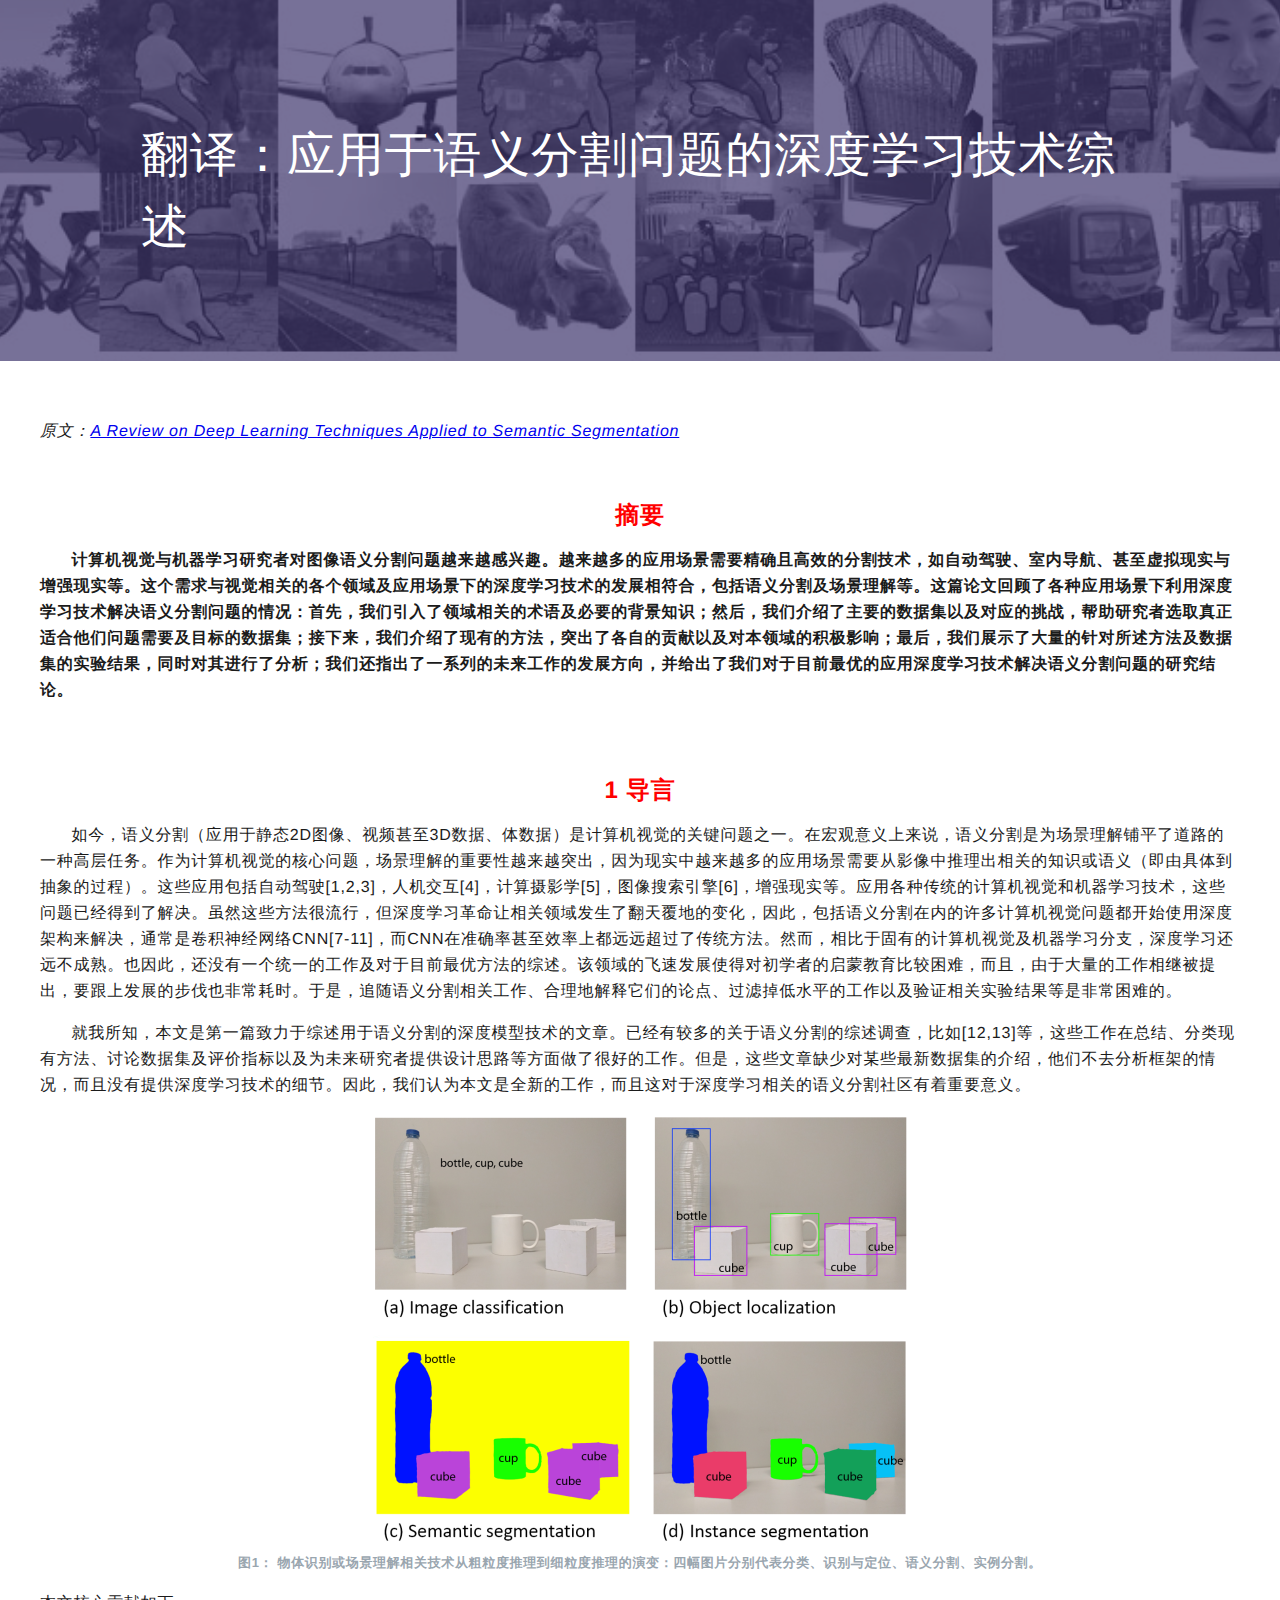
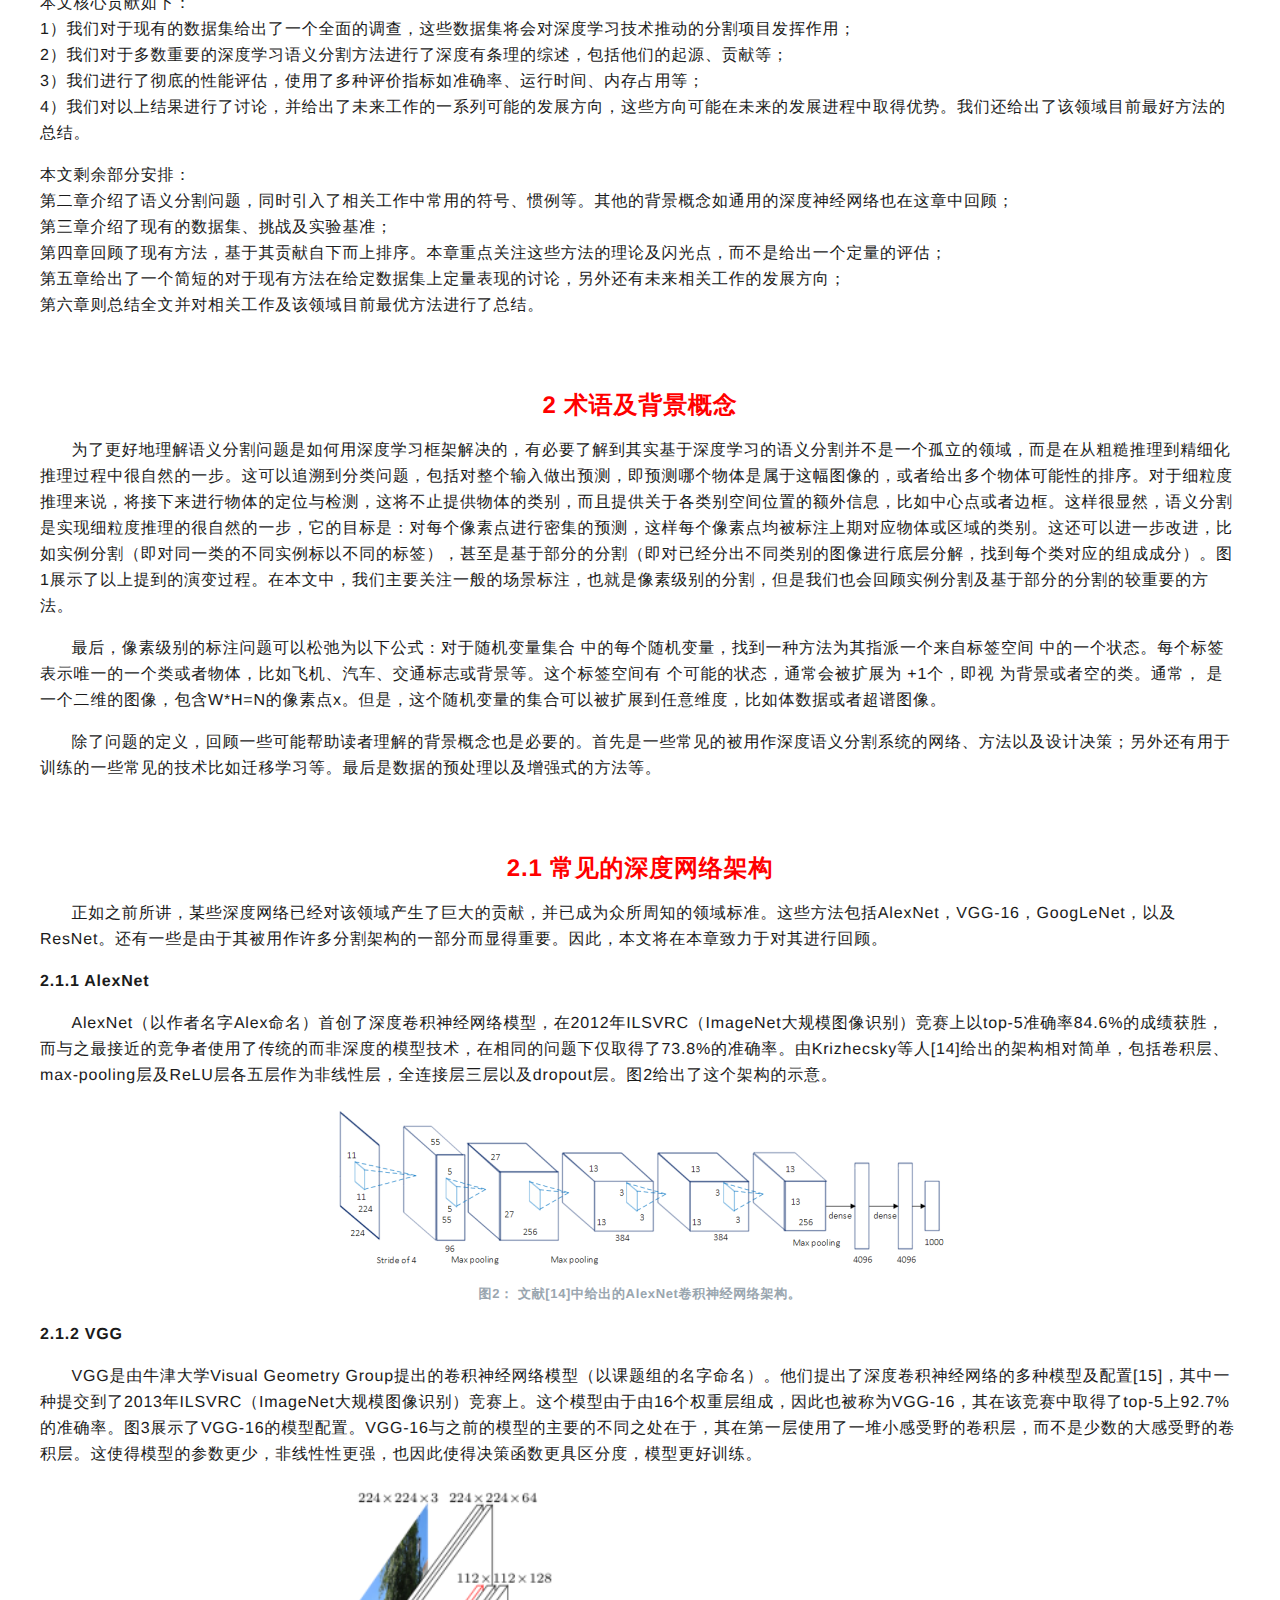
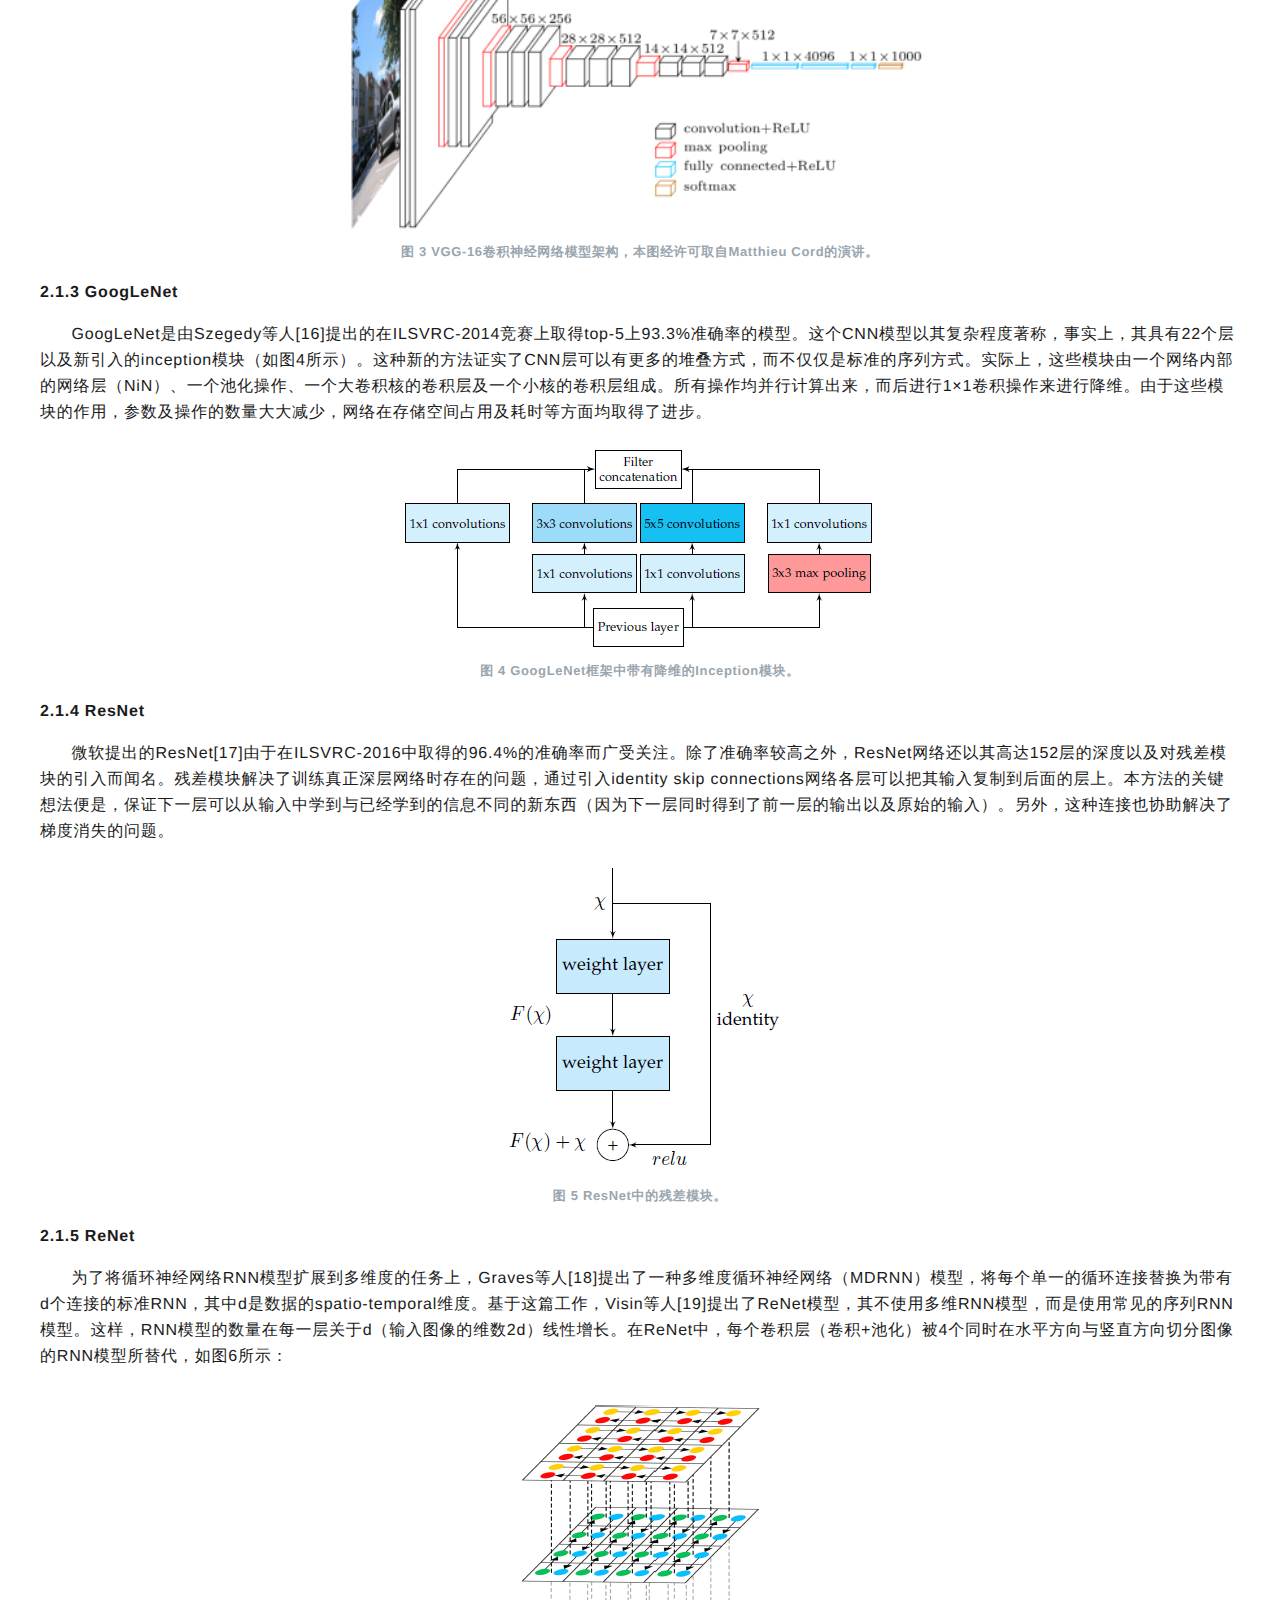
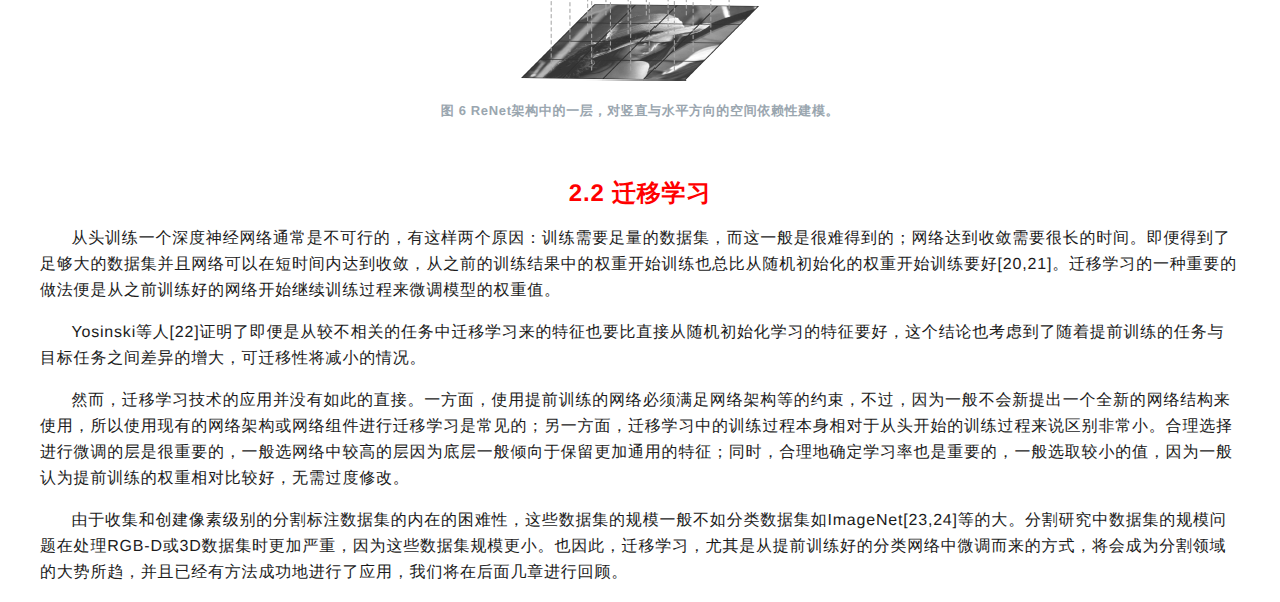
==== commit f41e8aae: "update" ====
--- a/blogs/Segmentation/index.html
+++ b/blogs/Segmentation/index.html
@@ -74,32 +74,12 @@
 <p>&nbsp;&nbsp;&nbsp;&nbsp;&nbsp;&nbsp;如今，语义分割（应用于静态2D图像、视频甚至3D数据、体数据）是计算机视觉的关键问题之一。在宏观意义上来说，语义分割是为场景理解铺平了道路的一种高层任务。作为计算机视觉的核心问题，场景理解的重要性越来越突出，因为现实中越来越多的应用场景需要从影像中推理出相关的知识或语义（即由具体到抽象的过程）。这些应用包括自动驾驶[1,2,3]，人机交互[4]，计算摄影学[5]，图像搜索引擎[6]，增强现实等。应用各种传统的计算机视觉和机器学习技术，这些问题已经得到了解决。虽然这些方法很流行，但深度学习革命让相关领域发生了翻天覆地的变化，因此，包括语义分割在内的许多计算机视觉问题都开始使用深度架构来解决，通常是卷积神经网络CNN[7-11]，而CNN在准确率甚至效率上都远远超过了传统方法。然而，相比于固有的计算机视觉及机器学习分支，深度学习还远不成熟。也因此，还没有一个统一的工作及对于目前最优方法的综述。该领域的飞速发展使得对初学者的启蒙教育比较困难，而且，由于大量的工作相继被提出，要跟上发展的步伐也非常耗时。于是，追随语义分割相关工作、合理地解释它们的论点、过滤掉低水平的工作以及验证相关实验结果等是非常困难的。</p>
 
 <p>&nbsp;&nbsp;&nbsp;&nbsp;&nbsp;&nbsp;就我所知，本文是第一篇致力于综述用于语义分割的深度模型技术的文章。已经有较多的关于语义分割的综述调查，比如[12,13]等，这些工作在总结、分类现有方法、讨论数据集及评价指标以及为未来研究者提供设计思路等方面做了很好的工作。但是，这些文章缺少对某些最新数据集的介绍，他们不去分析框架的情况，而且没有提供深度学习技术的细节。因此，我们认为本文是全新的工作，而且这对于深度学习相关的语义分割社区有着重要意义。</p>
-</td>
-</tr>
 
+<div class="image--container"  style="text-align:center">
+    <img src="blogs_files/1.png">
+</div>
+<figcaption class="p--meta grey-mid" style="text-align:center">图1： 物体识别或场景理解相关技术从粗粒度推理到细粒度推理的演变：四幅图片分别代表分类、识别与定位、语义分割、实例分割。</figcaption>
 
-<tr>  
-<td> 
-    <section id="block-1" class="section--block block-context--research show" data-dm-tmpl="gif" data-scroll-item="" data-dm-id="960">
-
-            <div class="g-lg-col-8 g-lg-push-2 g-md-col-6 g-sm-col-4">
-                    <div class="image--container"  style="text-align:center">
-                      
-                        <img src="blogs_files/1.png">
-
-                    </div>
-                    <figcaption class="p--meta grey-mid">图1： 物体识别或场景理解相关技术从粗粒度推理到细粒度推理的演变：四幅图片分别代表分类、识别与定位、语义分割、实例分割。</figcaption>
-
-            </div>
-
-    </section>
-<td>
-</tr>
-
-
-<tr>
-<td>
-<p>&nbsp;</p>
 <p>本文核心贡献如下：<br />1）我们对于现有的数据集给出了一个全面的调查，这些数据集将会对深度学习技术推动的分割项目发挥作用；<br />2）我们对于多数重要的深度学习语义分割方法进行了深度有条理的综述，包括他们的起源、贡献等；<br />3）我们进行了彻底的性能评估，使用了多种评价指标如准确率、运行时间、内存占用等；<br />4）我们对以上结果进行了讨论，并给出了未来工作的一系列可能的发展方向，这些方向可能在未来的发展进程中取得优势。我们还给出了该领域目前最好方法的总结。</p>
 
 <p>本文剩余部分安排：<br />第二章介绍了语义分割问题，同时引入了相关工作中常用的符号、惯例等。其他的背景概念如通用的深度神经网络也在这章中回顾；<br />第三章介绍了现有的数据集、挑战及实验基准；<br />第四章回顾了现有方法，基于其贡献自下而上排序。本章重点关注这些方法的理论及闪光点，而不是给出一个定量的评估；<br />第五章给出了一个简短的对于现有方法在给定数据集上定量表现的讨论，另外还有未来相关工作的发展方向；<br />第六章则总结全文并对相关工作及该领域目前最优方法进行了总结。</p>
@@ -118,6 +98,74 @@
 </td>
 </tr>
 
+<tr>
+<td>
+<p>&nbsp;</p>
+<p style="text-align:center"><font size="5" color="red"><b>2.1 常见的深度网络架构</b></font></p>
+<p>&nbsp;&nbsp;&nbsp;&nbsp;&nbsp;&nbsp;正如之前所讲，某些深度网络已经对该领域产生了巨大的贡献，并已成为众所周知的领域标准。这些方法包括AlexNet，VGG-16，GoogLeNet，以及ResNet。还有一些是由于其被用作许多分割架构的一部分而显得重要。因此，本文将在本章致力于对其进行回顾。</p>
+
+<p><b>2.1.1 AlexNet</b></p>
+
+<p>&nbsp;&nbsp;&nbsp;&nbsp;&nbsp;&nbsp;AlexNet（以作者名字Alex命名）首创了深度卷积神经网络模型，在2012年ILSVRC（ImageNet大规模图像识别）竞赛上以top-5准确率84.6%的成绩获胜，而与之最接近的竞争者使用了传统的而非深度的模型技术，在相同的问题下仅取得了73.8%的准确率。由Krizhecsky等人[14]给出的架构相对简单，包括卷积层、max-pooling层及ReLU层各五层作为非线性层，全连接层三层以及dropout层。图2给出了这个架构的示意。</p>
+
+<div class="image--container"  style="text-align:center">
+    <img src="blogs_files/2.png">
+</div>
+<figcaption class="p--meta grey-mid" style="text-align:center">图2： 文献[14]中给出的AlexNet卷积神经网络架构。</figcaption>
+                    
+<p><b>2.1.2 VGG</b></p>
+
+<p>&nbsp;&nbsp;&nbsp;&nbsp;&nbsp;&nbsp;VGG是由牛津大学Visual Geometry Group提出的卷积神经网络模型（以课题组的名字命名）。他们提出了深度卷积神经网络的多种模型及配置[15]，其中一种提交到了2013年ILSVRC（ImageNet大规模图像识别）竞赛上。这个模型由于由16个权重层组成，因此也被称为VGG-16，其在该竞赛中取得了top-5上92.7%的准确率。图3展示了VGG-16的模型配置。VGG-16与之前的模型的主要的不同之处在于，其在第一层使用了一堆小感受野的卷积层，而不是少数的大感受野的卷积层。这使得模型的参数更少，非线性性更强，也因此使得决策函数更具区分度，模型更好训练。</p>
+
+<div class="image--container"  style="text-align:center">
+    <img src="blogs_files/3.png">
+</div>
+<figcaption class="p--meta grey-mid" style="text-align:center">图 3  VGG-16卷积神经网络模型架构，本图经许可取自Matthieu Cord的演讲。</figcaption>
+
+<p><b>2.1.3 GoogLeNet</b></p>
+
+<p>&nbsp;&nbsp;&nbsp;&nbsp;&nbsp;&nbsp;GoogLeNet是由Szegedy等人[16]提出的在ILSVRC-2014竞赛上取得top-5上93.3%准确率的模型。这个CNN模型以其复杂程度著称，事实上，其具有22个层以及新引入的inception模块（如图4所示）。这种新的方法证实了CNN层可以有更多的堆叠方式，而不仅仅是标准的序列方式。实际上，这些模块由一个网络内部的网络层（NiN）、一个池化操作、一个大卷积核的卷积层及一个小核的卷积层组成。所有操作均并行计算出来，而后进行1×1卷积操作来进行降维。由于这些模块的作用，参数及操作的数量大大减少，网络在存储空间占用及耗时等方面均取得了进步。</p>
+
+<div class="image--container"  style="text-align:center">
+    <img src="blogs_files/4.png">
+</div>
+<figcaption class="p--meta grey-mid" style="text-align:center">图 4 GoogLeNet框架中带有降维的Inception模块。</figcaption>
+
+<p><b>2.1.4 ResNet</b></p>
+
+<p>&nbsp;&nbsp;&nbsp;&nbsp;&nbsp;&nbsp;微软提出的ResNet[17]由于在ILSVRC-2016中取得的96.4%的准确率而广受关注。除了准确率较高之外，ResNet网络还以其高达152层的深度以及对残差模块的引入而闻名。残差模块解决了训练真正深层网络时存在的问题，通过引入identity skip connections网络各层可以把其输入复制到后面的层上。本方法的关键想法便是，保证下一层可以从输入中学到与已经学到的信息不同的新东西（因为下一层同时得到了前一层的输出以及原始的输入）。另外，这种连接也协助解决了梯度消失的问题。</p>
+
+<div class="image--container"  style="text-align:center">
+    <img src="blogs_files/5.png">
+</div>
+<figcaption class="p--meta grey-mid" style="text-align:center">图 5 ResNet中的残差模块。</figcaption>
+
+<p><b>2.1.5 ReNet</b></p>
+
+<p>&nbsp;&nbsp;&nbsp;&nbsp;&nbsp;&nbsp;为了将循环神经网络RNN模型扩展到多维度的任务上，Graves等人[18]提出了一种多维度循环神经网络（MDRNN）模型，将每个单一的循环连接替换为带有d个连接的标准RNN，其中d是数据的spatio-temporal维度。基于这篇工作，Visin等人[19]提出了ReNet模型，其不使用多维RNN模型，而是使用常见的序列RNN模型。这样，RNN模型的数量在每一层关于d（输入图像的维数2d）线性增长。在ReNet中，每个卷积层（卷积+池化）被4个同时在水平方向与竖直方向切分图像的RNN模型所替代，如图6所示：</p>
+
+<div class="image--container"  style="text-align:center">
+    <img src="blogs_files/6.png">
+</div>
+<figcaption class="p--meta grey-mid" style="text-align:center">图 6 ReNet架构中的一层，对竖直与水平方向的空间依赖性建模。</figcaption>
+
+</td>
+</tr>
+
+
+<tr>
+<td>
+<p>&nbsp;</p>
+<p style="text-align:center"><font size="5" color="red"><b>2.2 迁移学习</b></font></p>
+<p>&nbsp;&nbsp;&nbsp;&nbsp;&nbsp;&nbsp;从头训练一个深度神经网络通常是不可行的，有这样两个原因：训练需要足量的数据集，而这一般是很难得到的；网络达到收敛需要很长的时间。即便得到了足够大的数据集并且网络可以在短时间内达到收敛，从之前的训练结果中的权重开始训练也总比从随机初始化的权重开始训练要好[20,21]。迁移学习的一种重要的做法便是从之前训练好的网络开始继续训练过程来微调模型的权重值。</p>
+
+<p>&nbsp;&nbsp;&nbsp;&nbsp;&nbsp;&nbsp;Yosinski等人[22]证明了即便是从较不相关的任务中迁移学习来的特征也要比直接从随机初始化学习的特征要好，这个结论也考虑到了随着提前训练的任务与目标任务之间差异的增大，可迁移性将减小的情况。</p>
+
+<p>&nbsp;&nbsp;&nbsp;&nbsp;&nbsp;&nbsp;然而，迁移学习技术的应用并没有如此的直接。一方面，使用提前训练的网络必须满足网络架构等的约束，不过，因为一般不会新提出一个全新的网络结构来使用，所以使用现有的网络架构或网络组件进行迁移学习是常见的；另一方面，迁移学习中的训练过程本身相对于从头开始的训练过程来说区别非常小。合理选择进行微调的层是很重要的，一般选网络中较高的层因为底层一般倾向于保留更加通用的特征；同时，合理地确定学习率也是重要的，一般选取较小的值，因为一般认为提前训练的权重相对比较好，无需过度修改。</p>
+
+<p>&nbsp;&nbsp;&nbsp;&nbsp;&nbsp;&nbsp;由于收集和创建像素级别的分割标注数据集的内在的困难性，这些数据集的规模一般不如分类数据集如ImageNet[23,24]等的大。分割研究中数据集的规模问题在处理RGB-D或3D数据集时更加严重，因为这些数据集规模更小。也因此，迁移学习，尤其是从提前训练好的分类网络中微调而来的方式，将会成为分割领域的大势所趋，并且已经有方法成功地进行了应用，我们将在后面几章进行回顾。</p>
+</td>
+</tr>
 
 
 <div class="js-mediaqueries"></div></body></html>
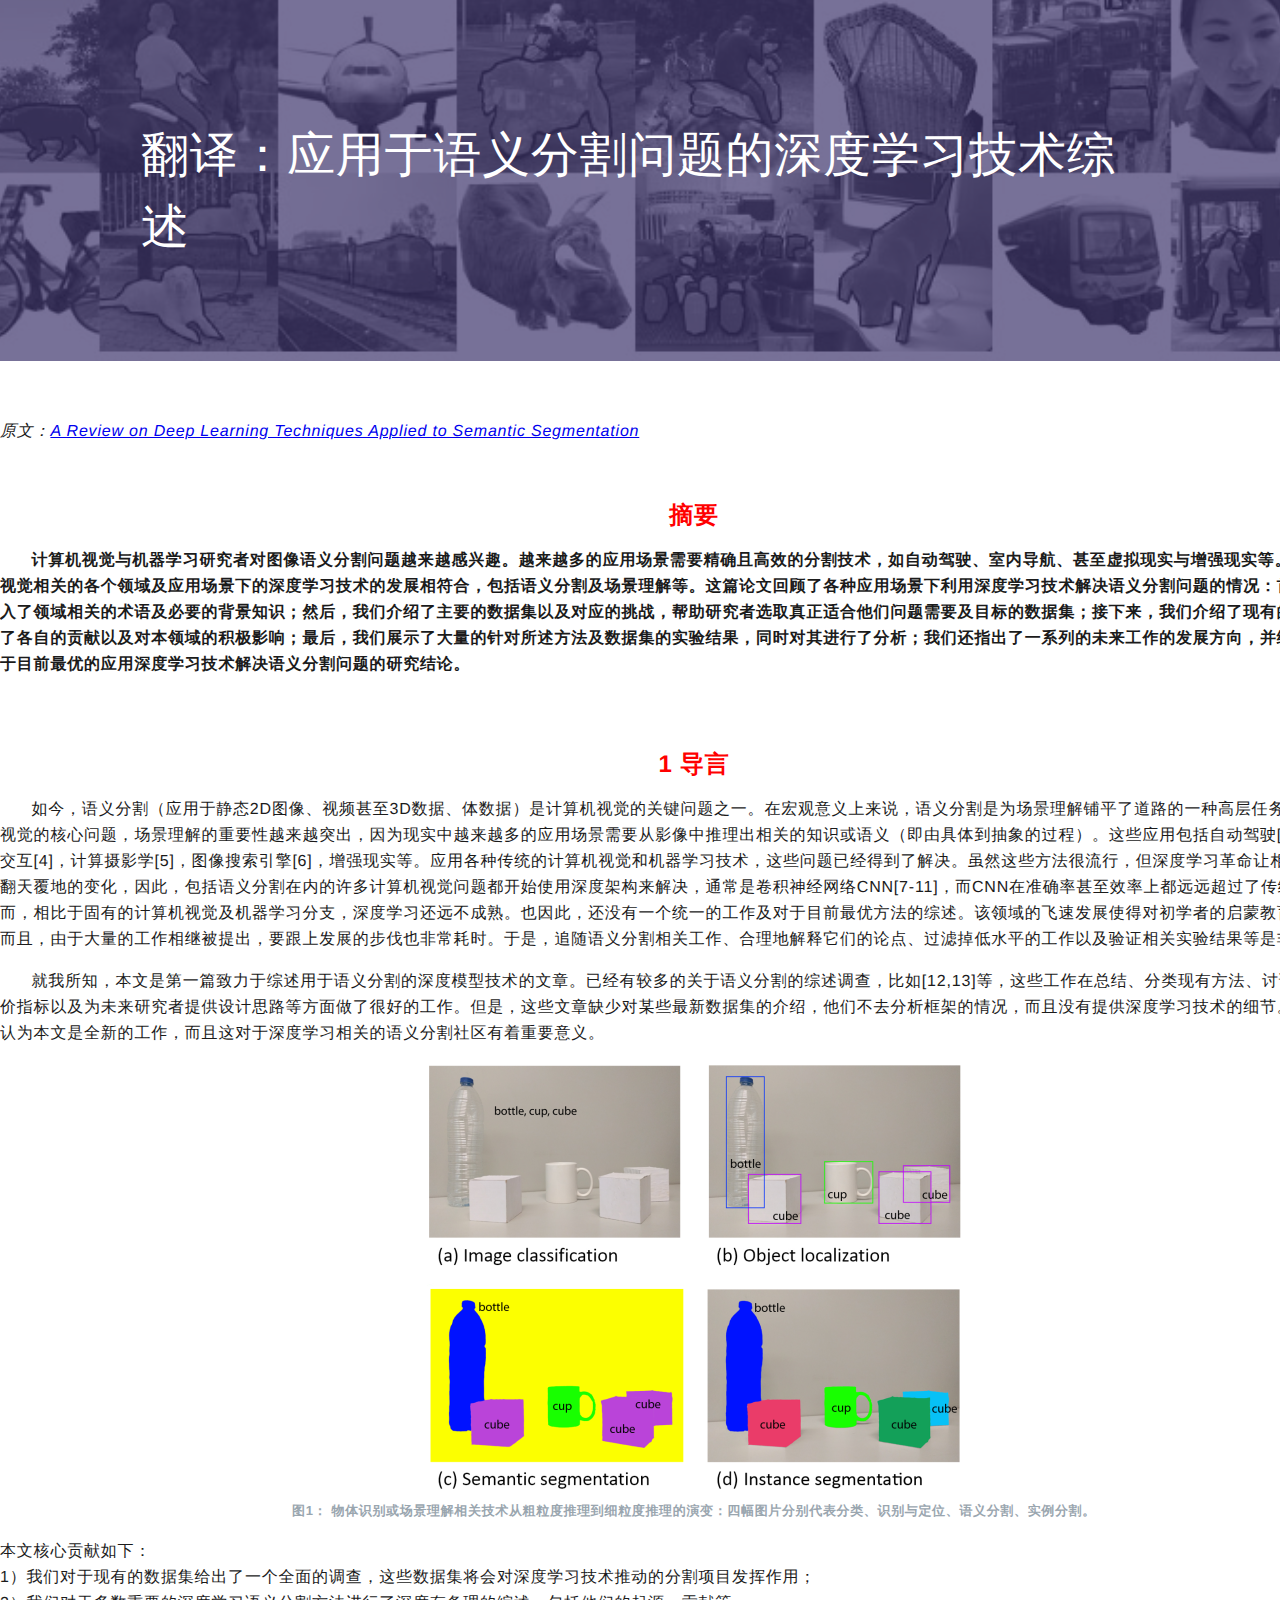
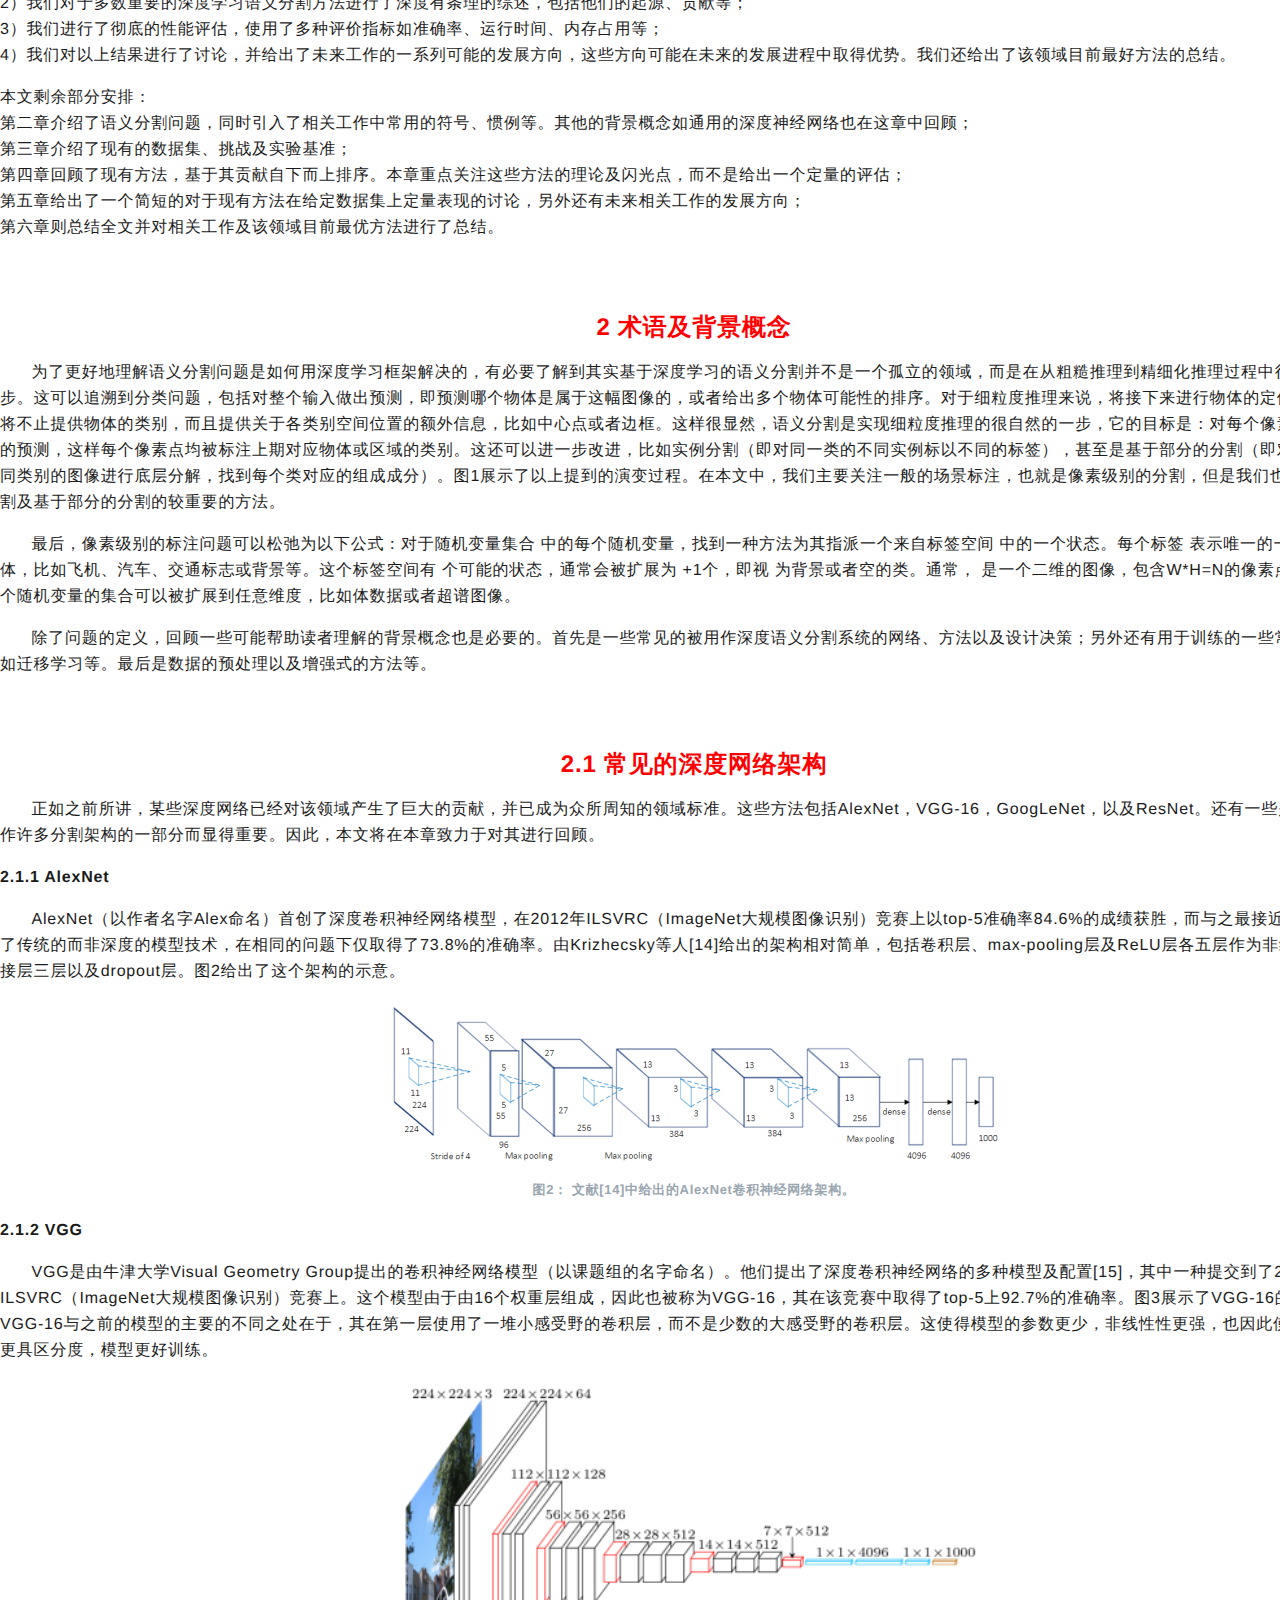
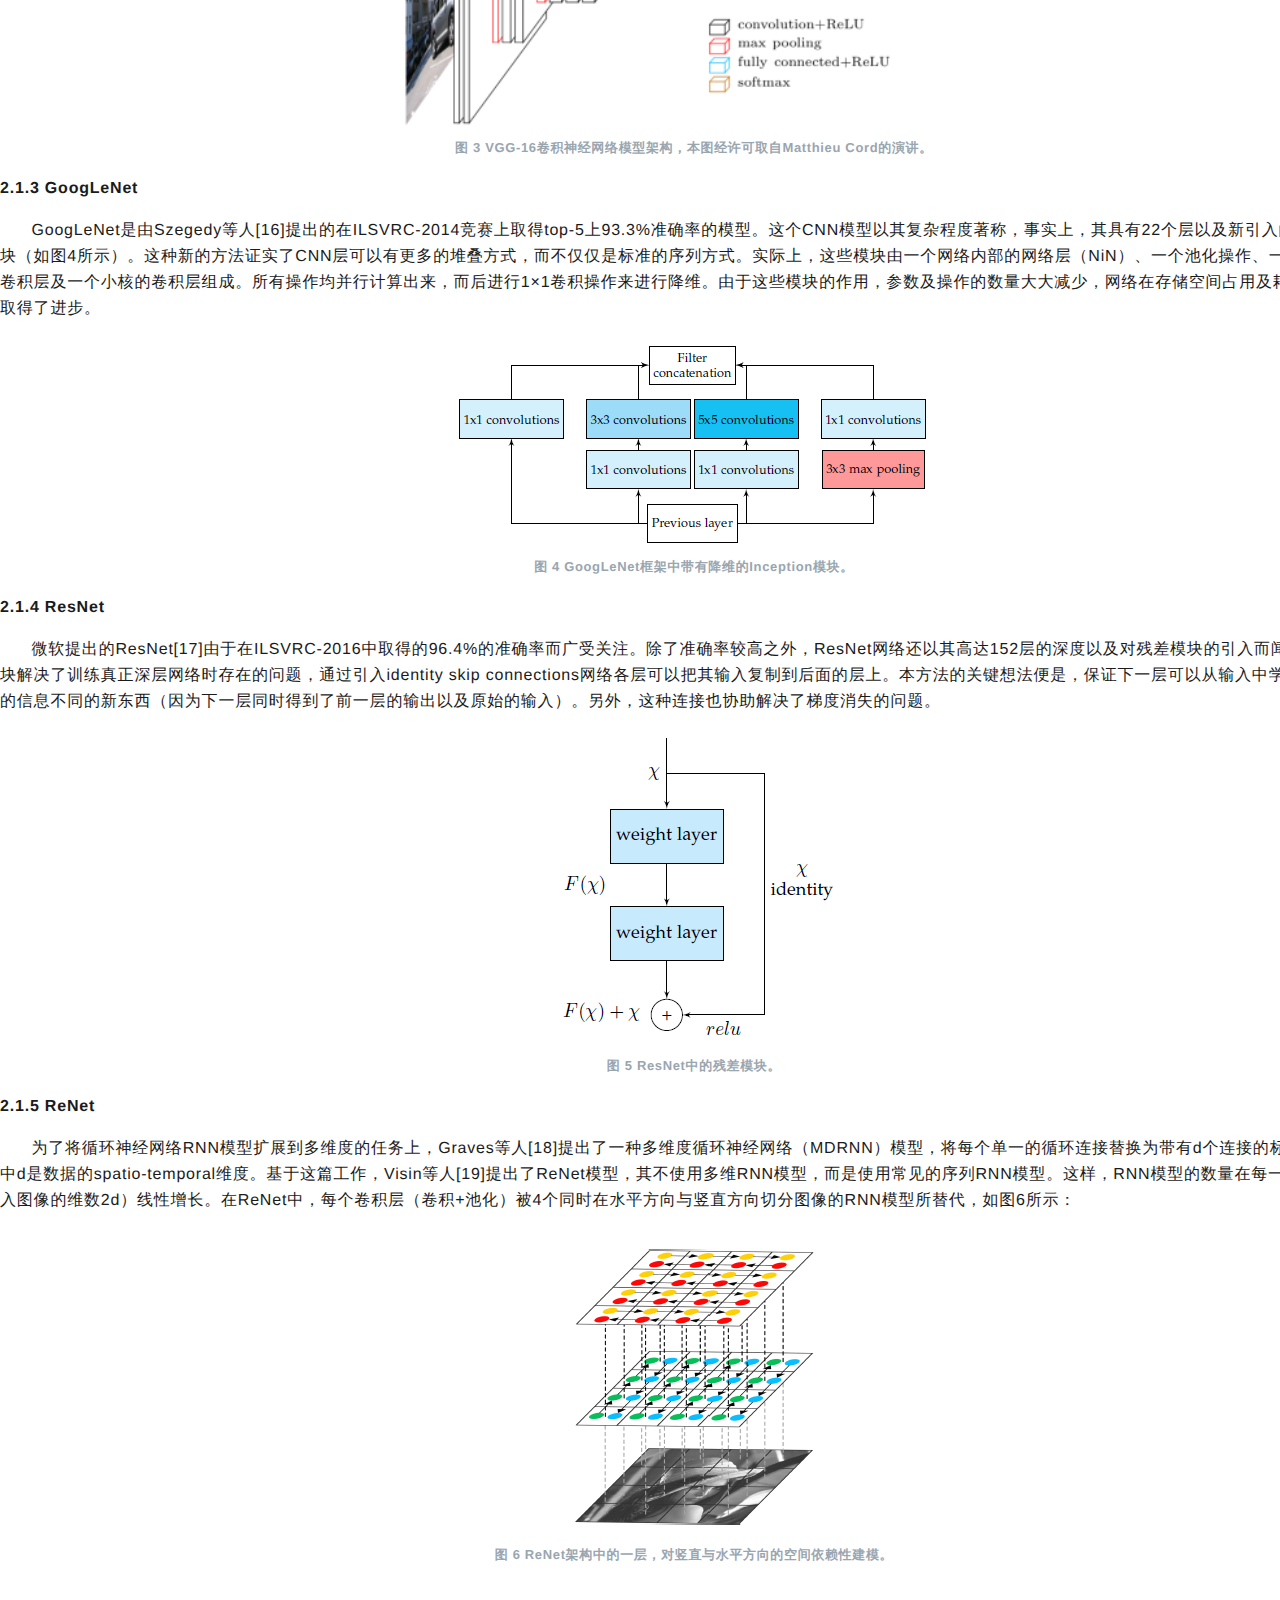
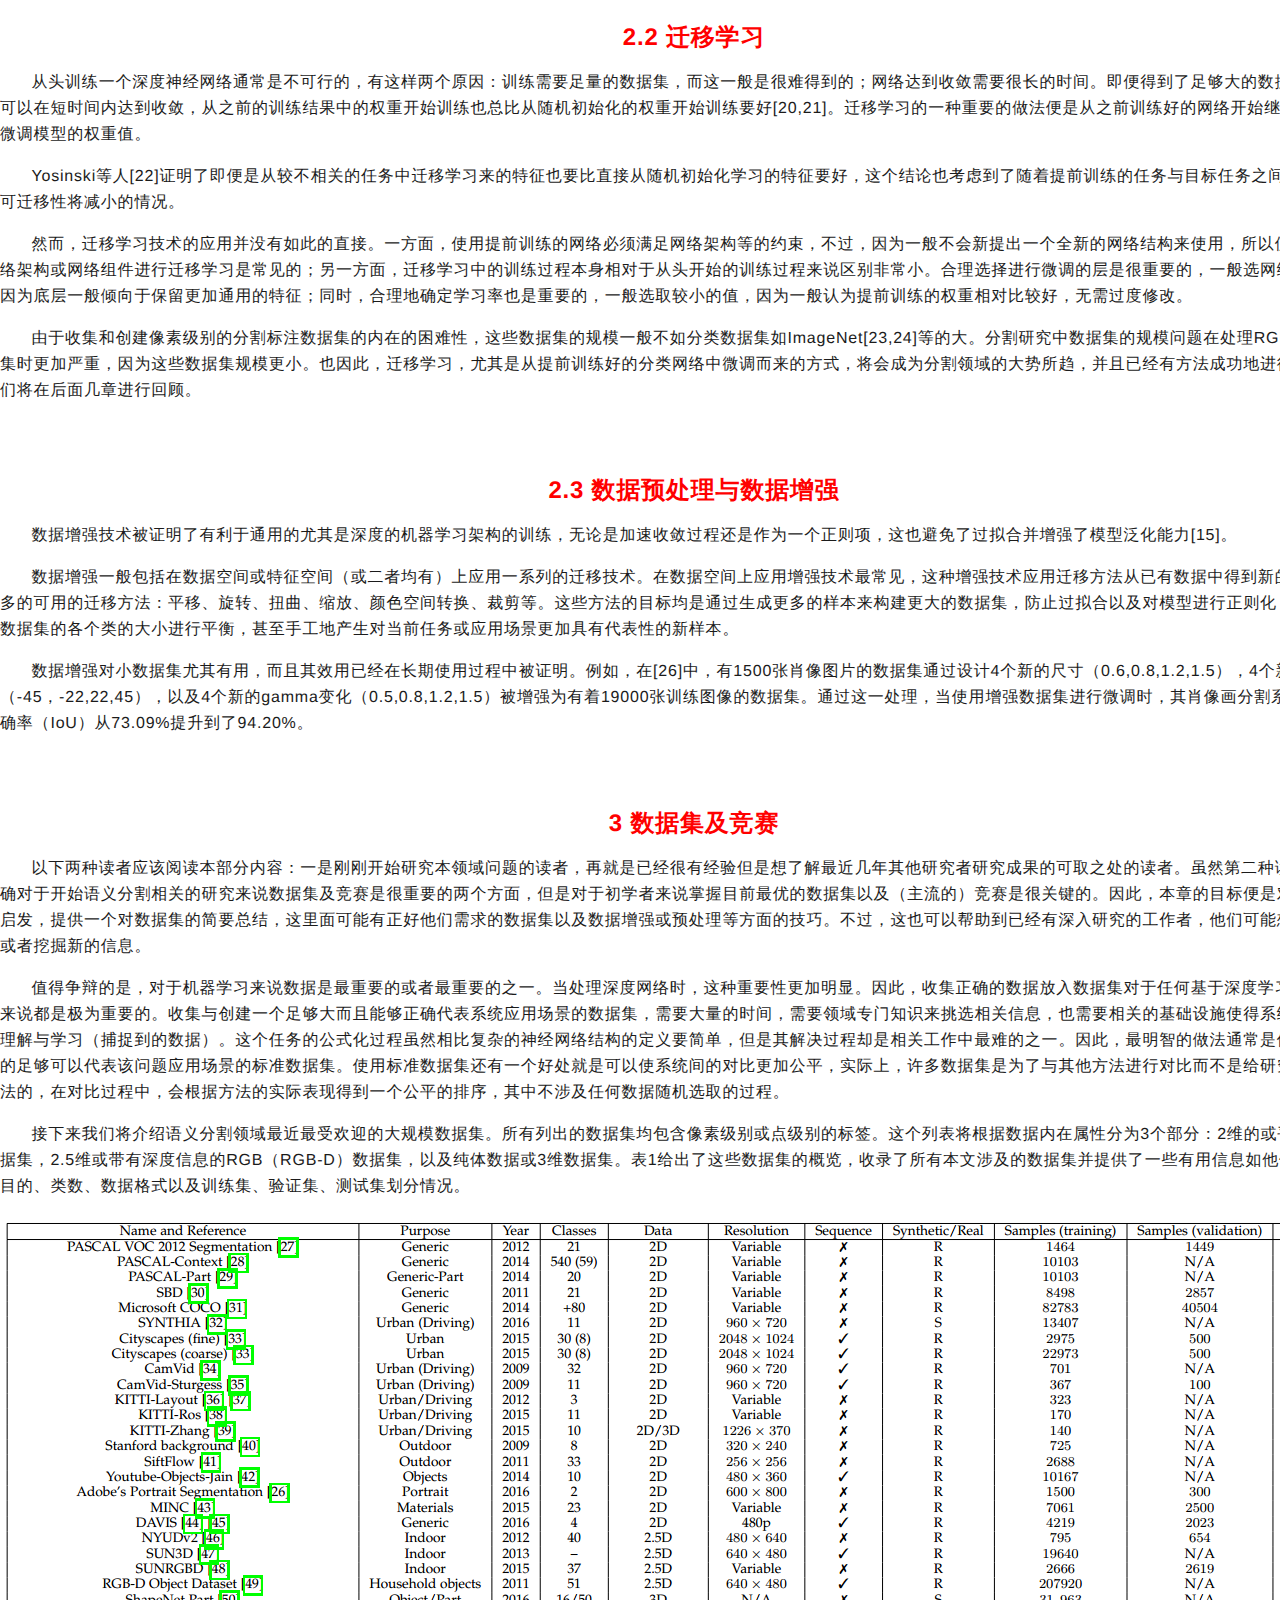
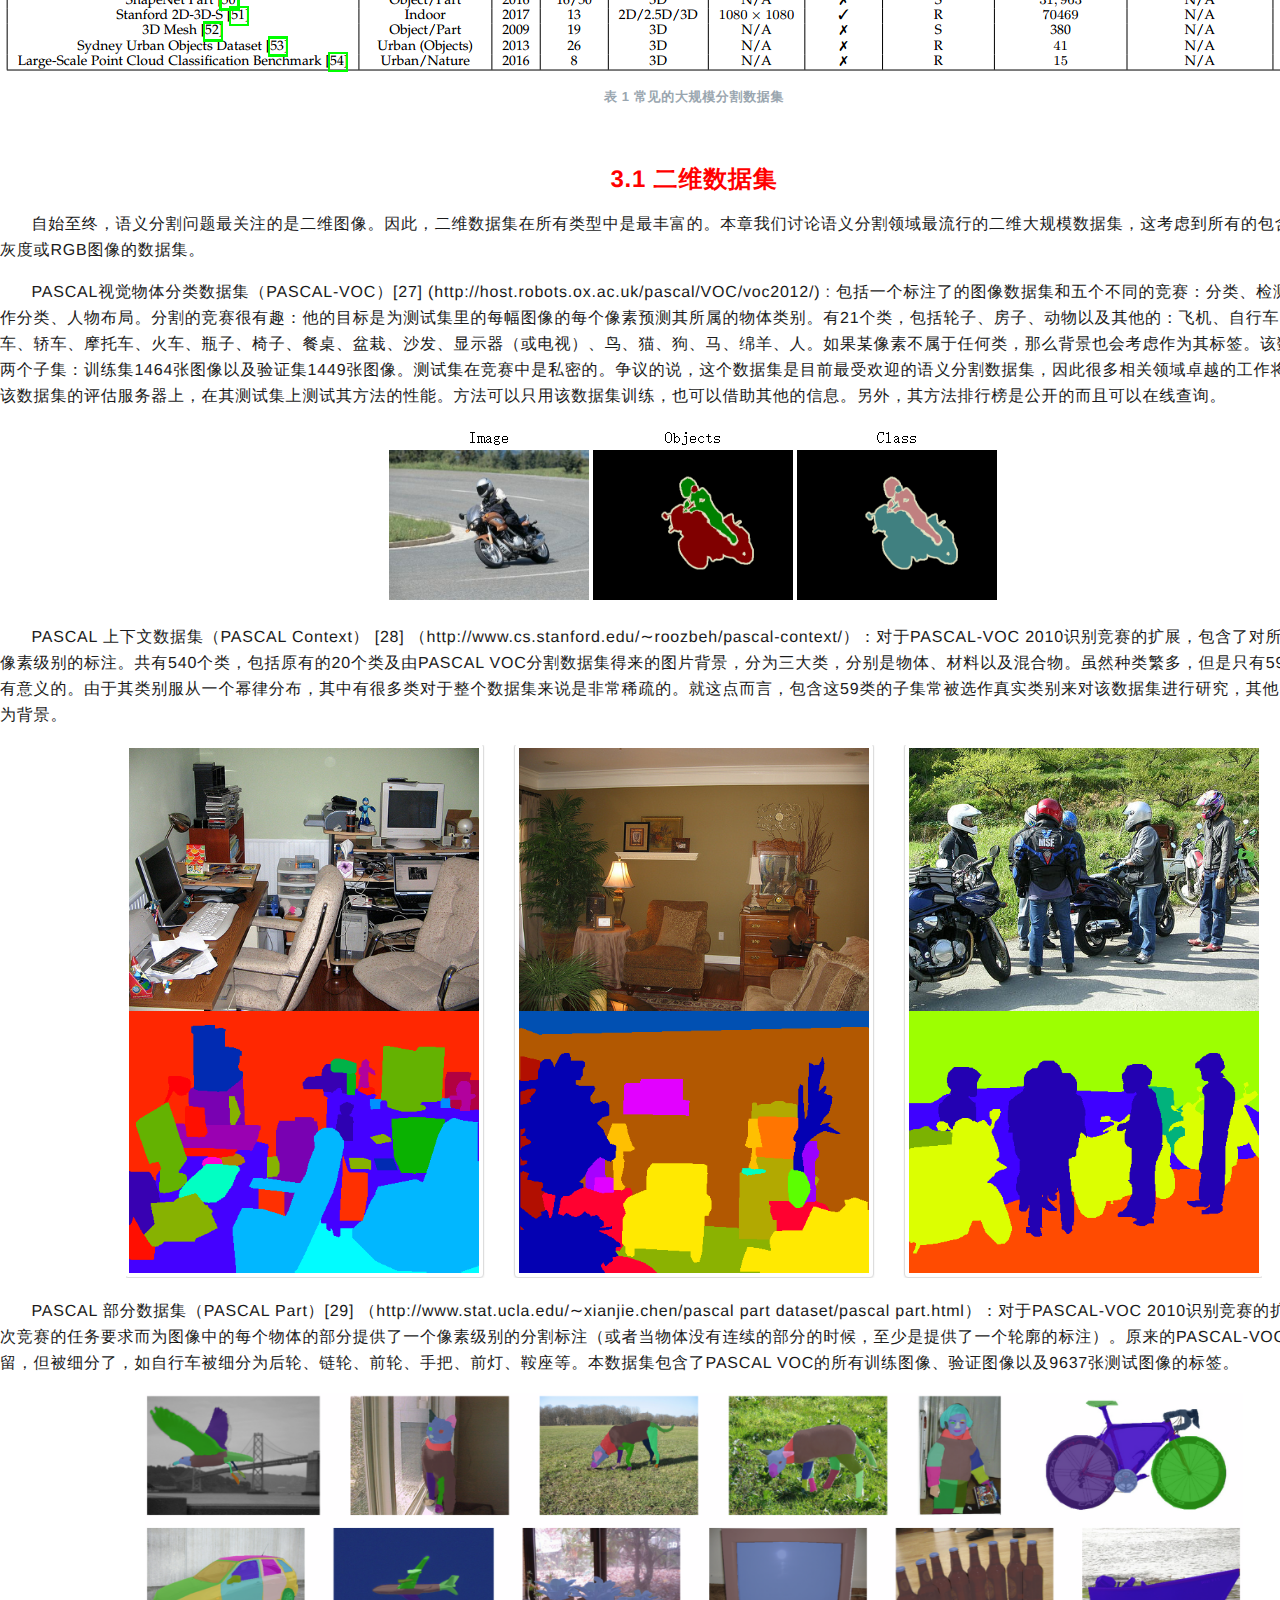
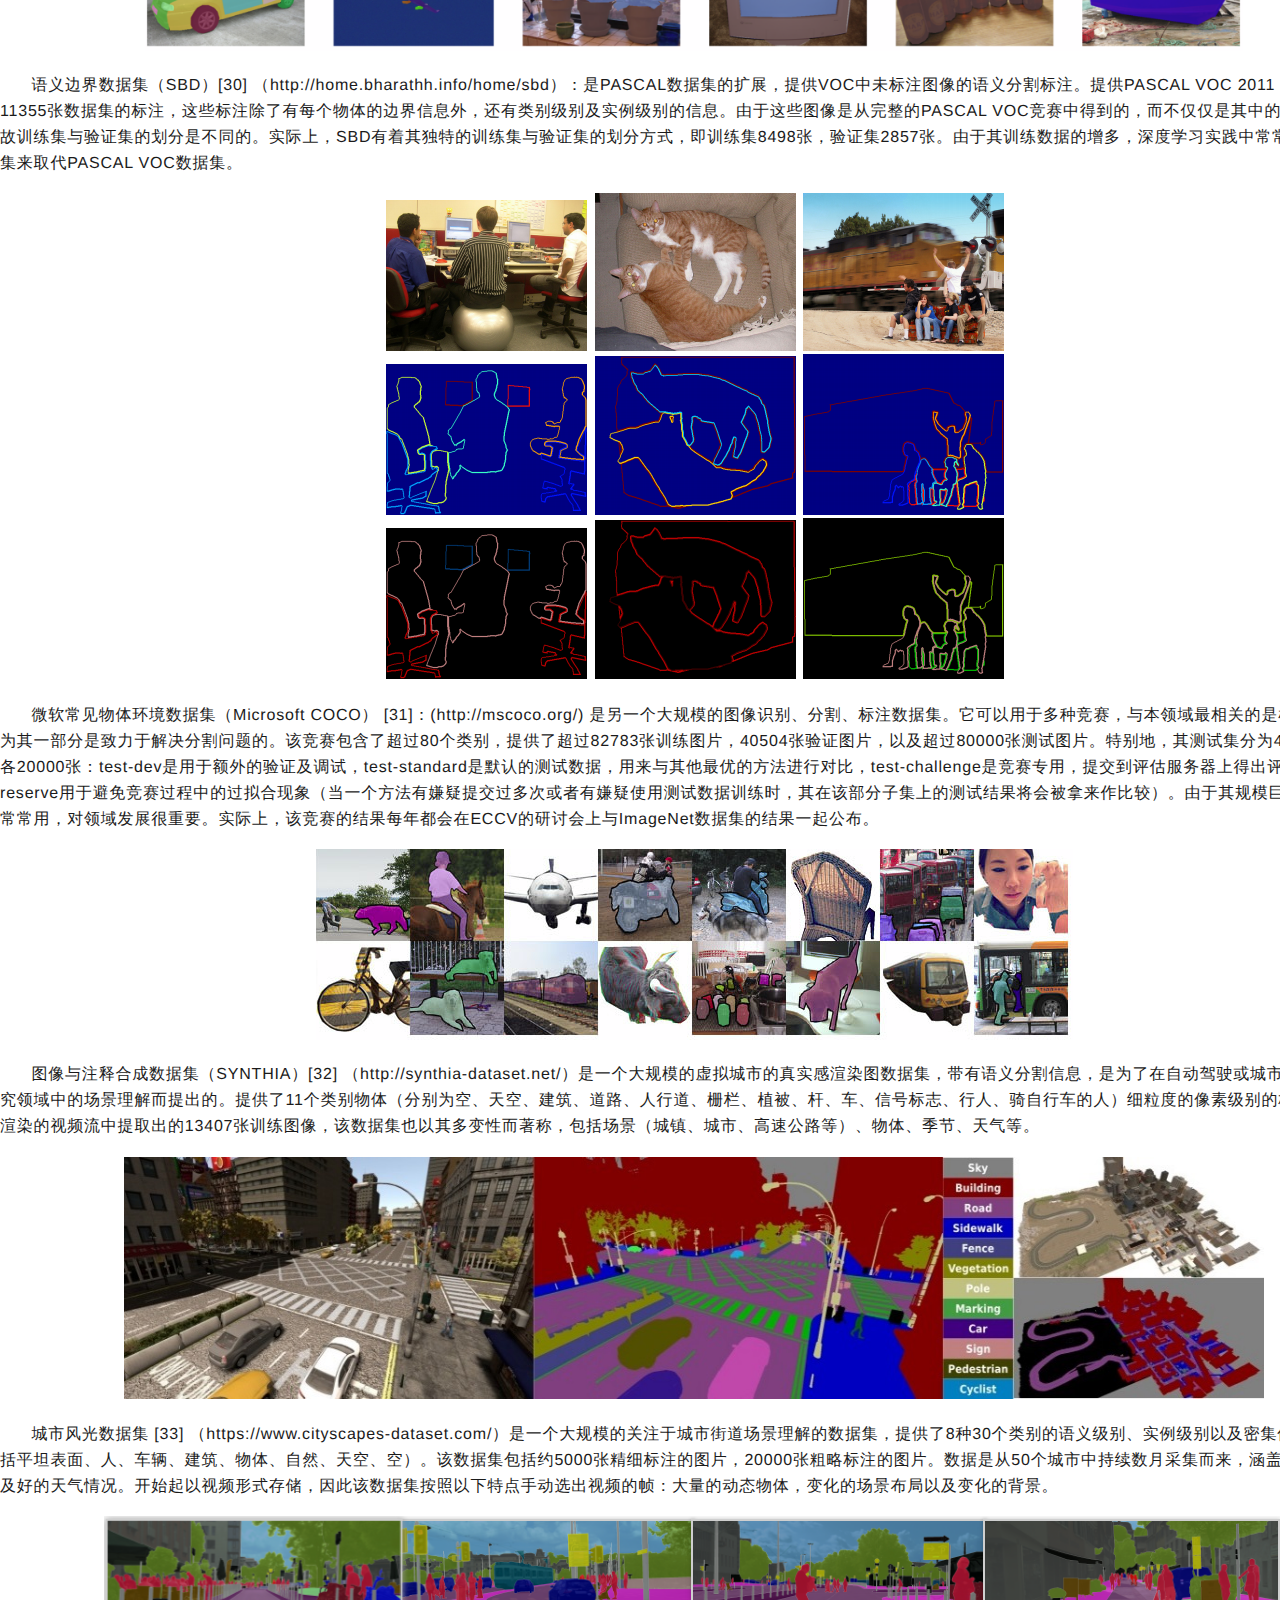
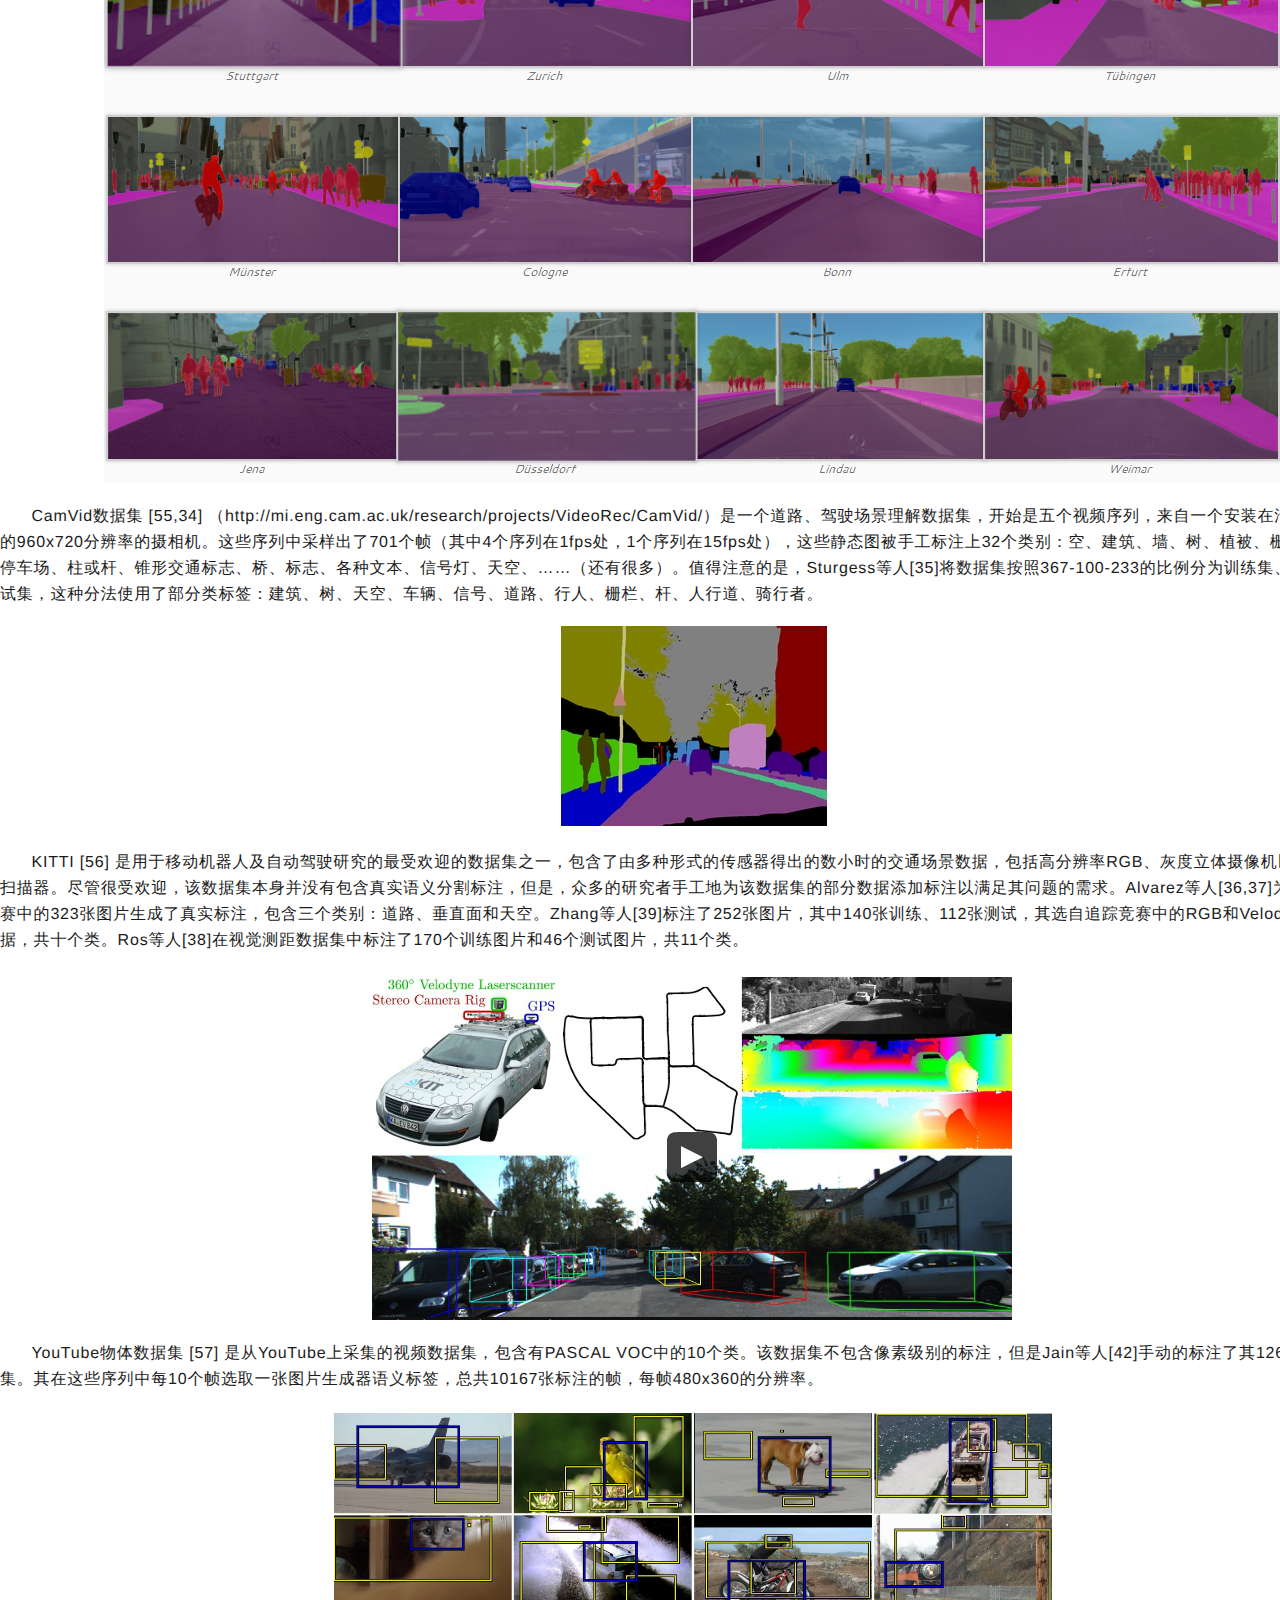
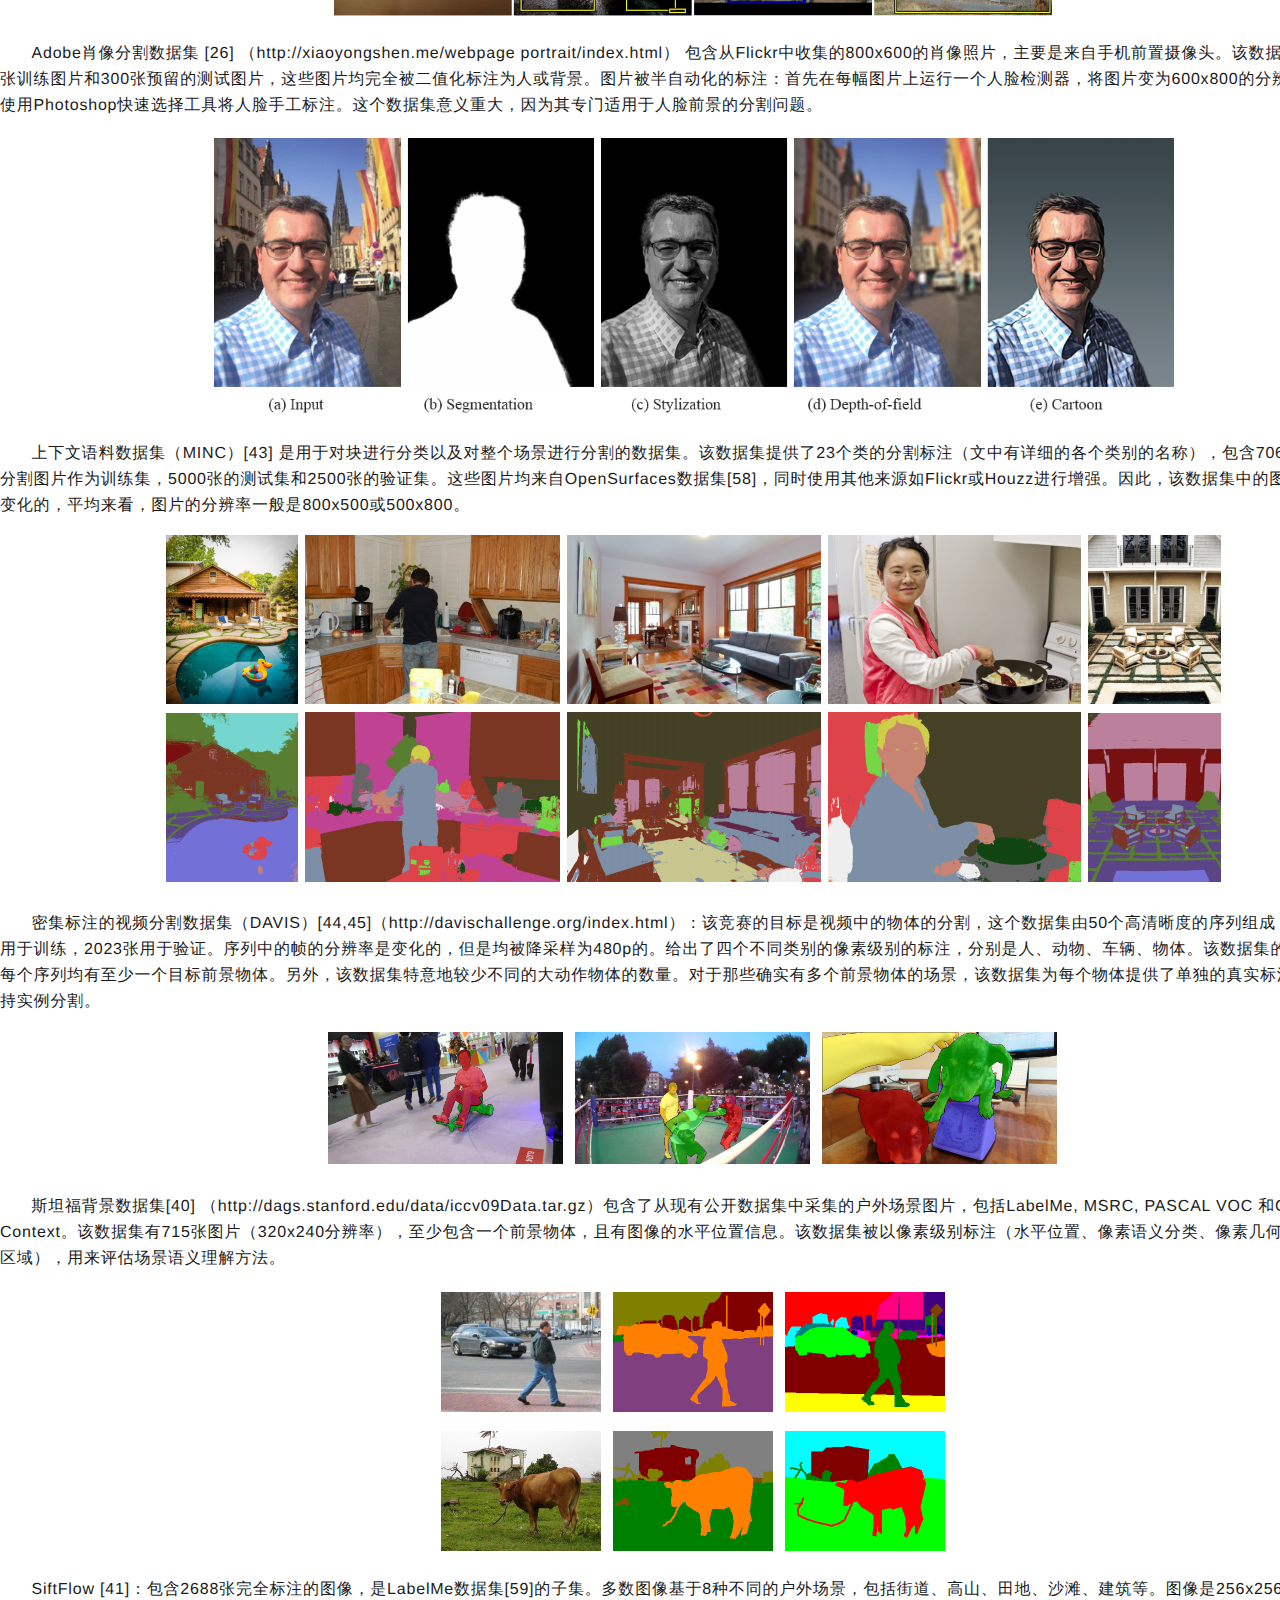
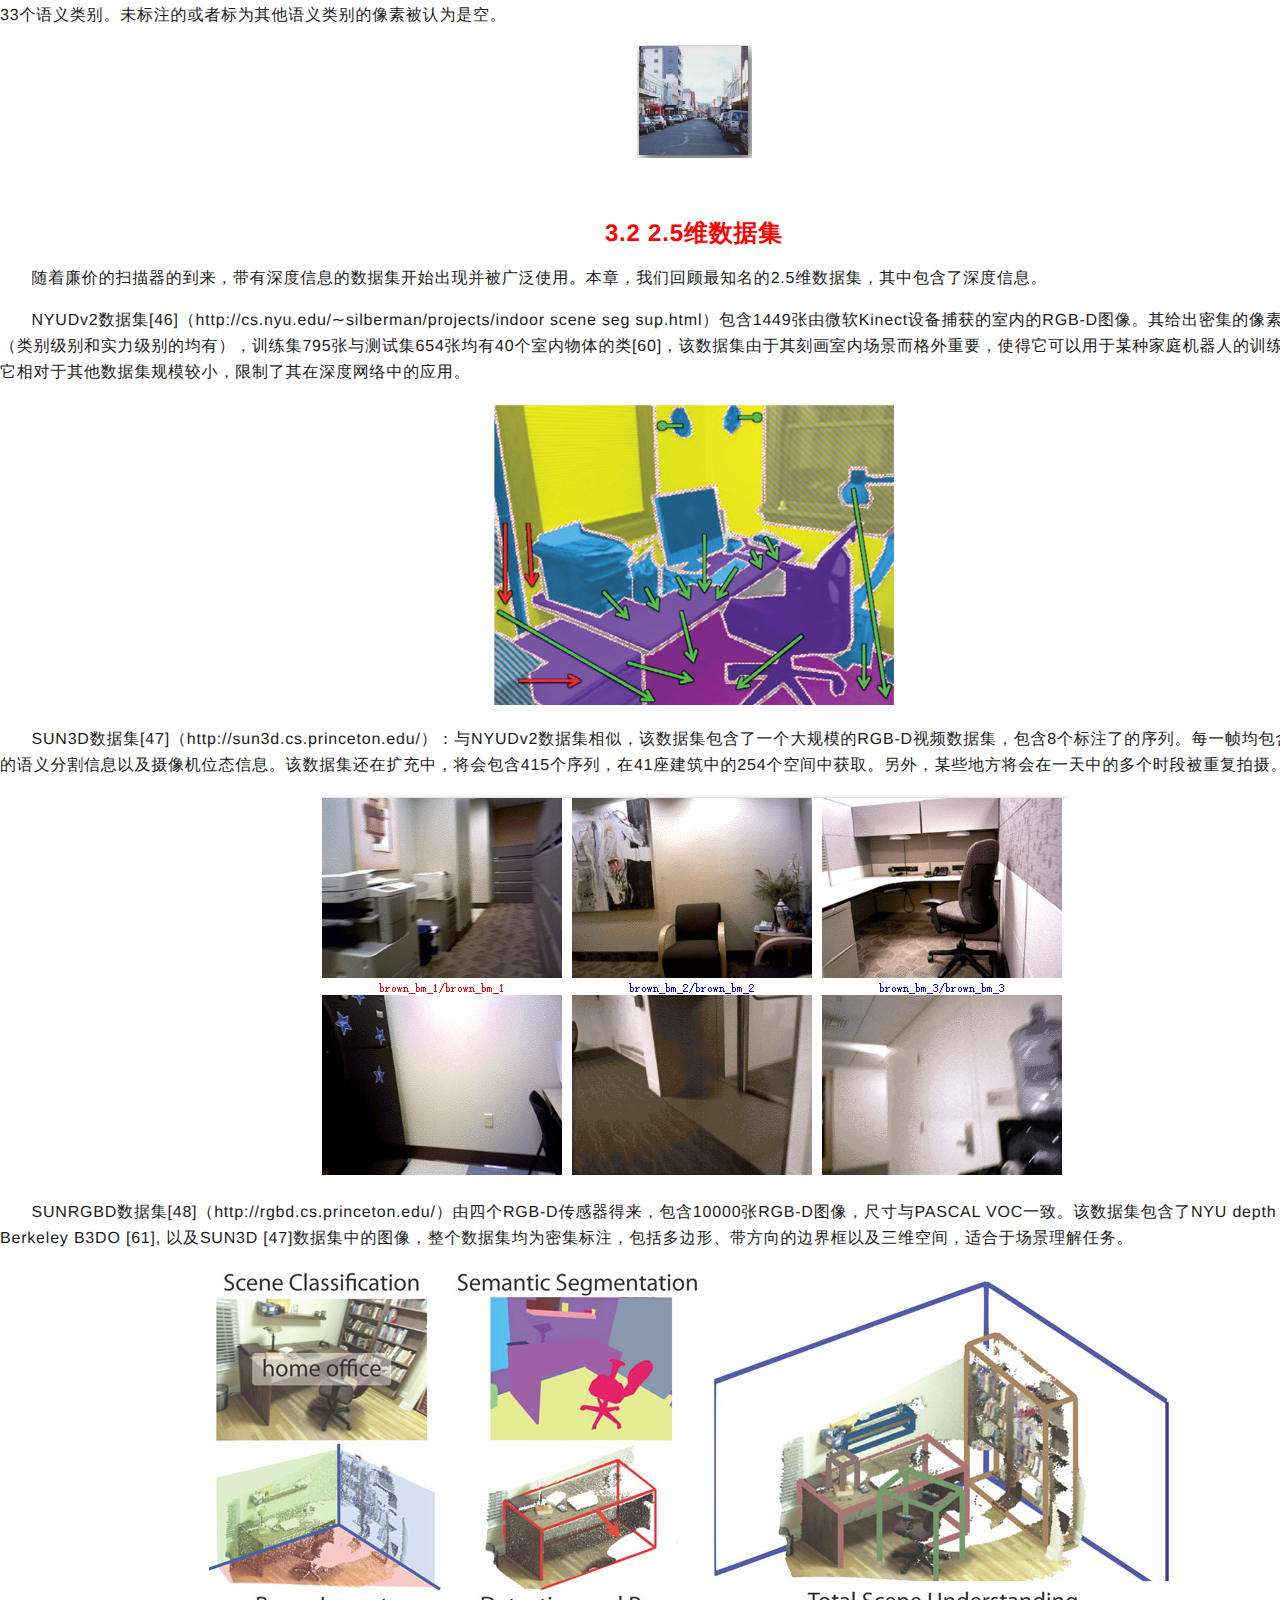
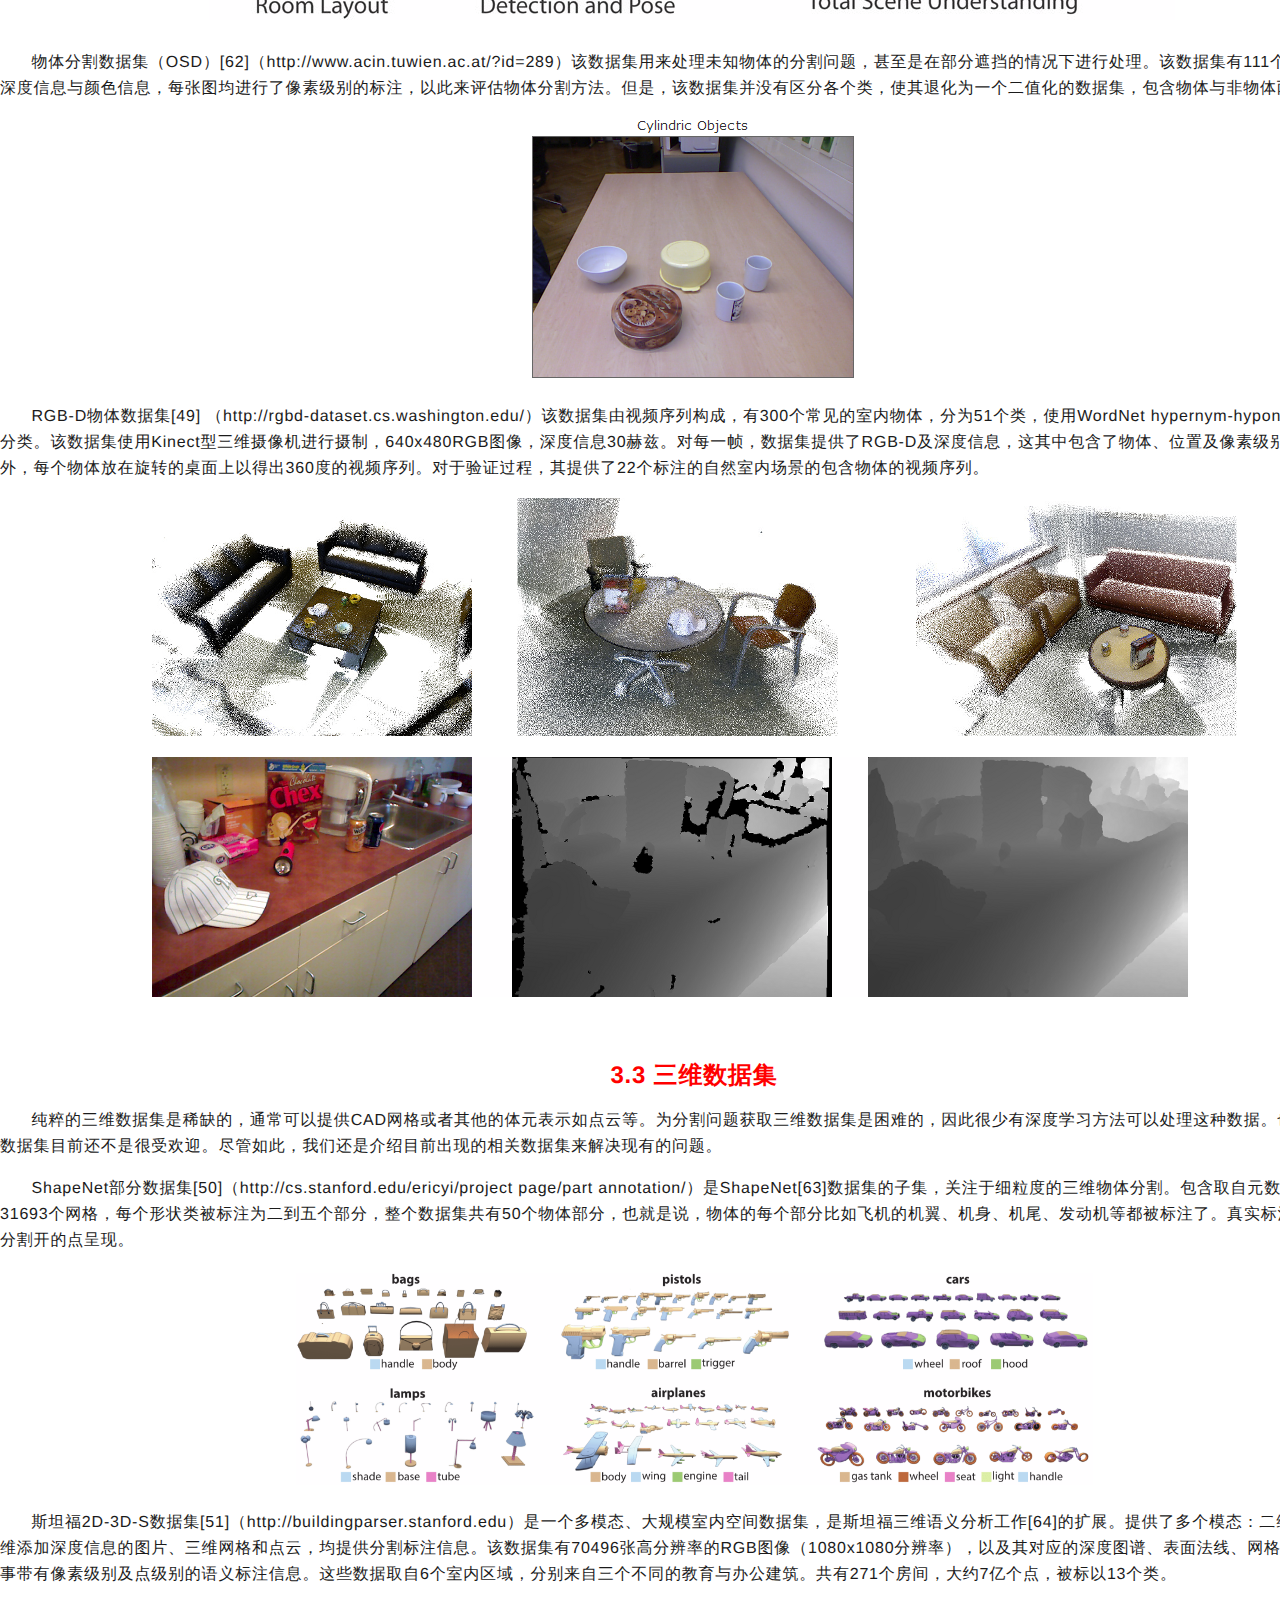
==== commit 9e8db01f: "update-blogs" ====
--- a/blogs/Segmentation/index.html
+++ b/blogs/Segmentation/index.html
@@ -167,5 +167,660 @@
 </td>
 </tr>
 
+<tr>
+<td>
+<p>&nbsp;</p>
+<p style="text-align:center"><font size="5" color="red"><b>2.3 数据预处理与数据增强</b></font></p>
+<p>&nbsp;&nbsp;&nbsp;&nbsp;&nbsp;&nbsp;数据增强技术被证明了有利于通用的尤其是深度的机器学习架构的训练，无论是加速收敛过程还是作为一个正则项，这也避免了过拟合并增强了模型泛化能力[15]。</p>
+
+<p>&nbsp;&nbsp;&nbsp;&nbsp;&nbsp;&nbsp;数据增强一般包括在数据空间或特征空间（或二者均有）上应用一系列的迁移技术。在数据空间上应用增强技术最常见，这种增强技术应用迁移方法从已有数据中得到新的样本。有很多的可用的迁移方法：平移、旋转、扭曲、缩放、颜色空间转换、裁剪等。这些方法的目标均是通过生成更多的样本来构建更大的数据集，防止过拟合以及对模型进行正则化，还可以对该数据集的各个类的大小进行平衡，甚至手工地产生对当前任务或应用场景更加具有代表性的新样本。</p>
+
+<p>&nbsp;&nbsp;&nbsp;&nbsp;&nbsp;&nbsp;数据增强对小数据集尤其有用，而且其效用已经在长期使用过程中被证明。例如，在[26]中，有1500张肖像图片的数据集通过设计4个新的尺寸（0.6,0.8,1.2,1.5），4个新的旋角（-45，-22,22,45），以及4个新的gamma变化（0.5,0.8,1.2,1.5）被增强为有着19000张训练图像的数据集。通过这一处理，当使用增强数据集进行微调时，其肖像画分割系统的交叠准确率（IoU）从73.09%提升到了94.20%。</p>
+
+</td>
+</tr>
+
+
+<tr>
+<td>
+<p>&nbsp;</p>
+<p style="text-align:center"><font size="5" color="red"><b>3 数据集及竞赛</b></font></p>
+<p>&nbsp;&nbsp;&nbsp;&nbsp;&nbsp;&nbsp;以下两种读者应该阅读本部分内容：一是刚刚开始研究本领域问题的读者，再就是已经很有经验但是想了解最近几年其他研究者研究成果的可取之处的读者。虽然第二种读者一般很明确对于开始语义分割相关的研究来说数据集及竞赛是很重要的两个方面，但是对于初学者来说掌握目前最优的数据集以及（主流的）竞赛是很关键的。因此，本章的目标便是对研究者进行启发，提供一个对数据集的简要总结，这里面可能有正好他们需求的数据集以及数据增强或预处理等方面的技巧。不过，这也可以帮助到已经有深入研究的工作者，他们可能想要回顾基础或者挖掘新的信息。</p>
+
+<p>&nbsp;&nbsp;&nbsp;&nbsp;&nbsp;&nbsp;值得争辩的是，对于机器学习来说数据是最重要的或者最重要的之一。当处理深度网络时，这种重要性更加明显。因此，收集正确的数据放入数据集对于任何基于深度学习的分割系统来说都是极为重要的。收集与创建一个足够大而且能够正确代表系统应用场景的数据集，需要大量的时间，需要领域专门知识来挑选相关信息，也需要相关的基础设施使得系统可以正确的理解与学习（捕捉到的数据）。这个任务的公式化过程虽然相比复杂的神经网络结构的定义要简单，但是其解决过程却是相关工作中最难的之一。因此，最明智的做法通常是使用一个现存的足够可以代表该问题应用场景的标准数据集。使用标准数据集还有一个好处就是可以使系统间的对比更加公平，实际上，许多数据集是为了与其他方法进行对比而不是给研究者测试其算法的，在对比过程中，会根据方法的实际表现得到一个公平的排序，其中不涉及任何数据随机选取的过程。</p>
+
+<p>&nbsp;&nbsp;&nbsp;&nbsp;&nbsp;&nbsp;接下来我们将介绍语义分割领域最近最受欢迎的大规模数据集。所有列出的数据集均包含像素级别或点级别的标签。这个列表将根据数据内在属性分为3个部分：2维的或平面的RGB数据集，2.5维或带有深度信息的RGB（RGB-D）数据集，以及纯体数据或3维数据集。表1给出了这些数据集的概览，收录了所有本文涉及的数据集并提供了一些有用信息如他们的被构建的目的、类数、数据格式以及训练集、验证集、测试集划分情况。</p>
+
+<div class="image--container"  style="text-align:center">
+    <img src="blogs_files/7.png">
+</div>
+<figcaption class="p--meta grey-mid" style="text-align:center">表 1  常见的大规模分割数据集</figcaption>
+
+</td>
+</tr>
+
+<tr>
+<td>
+<p>&nbsp;</p>
+<p style="text-align:center"><font size="5" color="red"><b>3.1  二维数据集</b></font></p>
+<p>&nbsp;&nbsp;&nbsp;&nbsp;&nbsp;&nbsp;自始至终，语义分割问题最关注的是二维图像。因此，二维数据集在所有类型中是最丰富的。本章我们讨论语义分割领域最流行的二维大规模数据集，这考虑到所有的包含二维表示如灰度或RGB图像的数据集。</p>
+
+<p>&nbsp;&nbsp;&nbsp;&nbsp;&nbsp;&nbsp;PASCAL视觉物体分类数据集（PASCAL-VOC）[27] (http://host.robots.ox.ac.uk/pascal/VOC/voc2012/) : 包括一个标注了的图像数据集和五个不同的竞赛：分类、检测、分割、动作分类、人物布局。分割的竞赛很有趣：他的目标是为测试集里的每幅图像的每个像素预测其所属的物体类别。有21个类，包括轮子、房子、动物以及其他的：飞机、自行车、船、公共汽车、轿车、摩托车、火车、瓶子、椅子、餐桌、盆栽、沙发、显示器（或电视）、鸟、猫、狗、马、绵羊、人。如果某像素不属于任何类，那么背景也会考虑作为其标签。该数据集被分为两个子集：训练集1464张图像以及验证集1449张图像。测试集在竞赛中是私密的。争议的说，这个数据集是目前最受欢迎的语义分割数据集，因此很多相关领域卓越的工作将其方法提交到该数据集的评估服务器上，在其测试集上测试其方法的性能。方法可以只用该数据集训练，也可以借助其他的信息。另外，其方法排行榜是公开的而且可以在线查询。</p>
+
+<div class="image--container"  style="text-align:center">
+    <img src="blogs_files/8.png">
+</div>
+
+<p>&nbsp;&nbsp;&nbsp;&nbsp;&nbsp;&nbsp;PASCAL 上下文数据集（PASCAL Context） [28] （http://www.cs.stanford.edu/∼roozbeh/pascal-context/）：对于PASCAL-VOC 2010识别竞赛的扩展，包含了对所有训练图像的像素级别的标注。共有540个类，包括原有的20个类及由PASCAL VOC分割数据集得来的图片背景，分为三大类，分别是物体、材料以及混合物。虽然种类繁多，但是只有59个常见类是较有意义的。由于其类别服从一个幂律分布，其中有很多类对于整个数据集来说是非常稀疏的。就这点而言，包含这59类的子集常被选作真实类别来对该数据集进行研究，其他类别一律重标为背景。</p>
+
+<div class="image--container"  style="text-align:center">
+    <img src="blogs_files/9.png">
+</div>
+
+<p>&nbsp;&nbsp;&nbsp;&nbsp;&nbsp;&nbsp;PASCAL 部分数据集（PASCAL Part）[29] （http://www.stat.ucla.edu/∼xianjie.chen/pascal part dataset/pascal part.html）：对于PASCAL-VOC 2010识别竞赛的扩展，超越了这次竞赛的任务要求而为图像中的每个物体的部分提供了一个像素级别的分割标注（或者当物体没有连续的部分的时候，至少是提供了一个轮廓的标注）。原来的PASCAL-VOC中的类被保留，但被细分了，如自行车被细分为后轮、链轮、前轮、手把、前灯、鞍座等。本数据集包含了PASCAL VOC的所有训练图像、验证图像以及9637张测试图像的标签。</p>
+
+<div class="image--container"  style="text-align:center">
+    <img src="blogs_files/10.png">
+</div>
+
+<p>&nbsp;&nbsp;&nbsp;&nbsp;&nbsp;&nbsp;语义边界数据集（SBD）[30] （http://home.bharathh.info/home/sbd）：是PASCAL数据集的扩展，提供VOC中未标注图像的语义分割标注。提供PASCAL VOC 2011 数据集中11355张数据集的标注，这些标注除了有每个物体的边界信息外，还有类别级别及实例级别的信息。由于这些图像是从完整的PASCAL VOC竞赛中得到的，而不仅仅是其中的分割数据集，故训练集与验证集的划分是不同的。实际上，SBD有着其独特的训练集与验证集的划分方式，即训练集8498张，验证集2857张。由于其训练数据的增多，深度学习实践中常常用SBD数据集来取代PASCAL VOC数据集。</p>
+
+<div class="image--container"  style="text-align:center">
+    <img src="blogs_files/11.png">
+</div>
+
+<p>&nbsp;&nbsp;&nbsp;&nbsp;&nbsp;&nbsp;微软常见物体环境数据集（Microsoft COCO） [31]：(http://mscoco.org/) 是另一个大规模的图像识别、分割、标注数据集。它可以用于多种竞赛，与本领域最相关的是检测部分，因为其一部分是致力于解决分割问题的。该竞赛包含了超过80个类别，提供了超过82783张训练图片，40504张验证图片，以及超过80000张测试图片。特别地，其测试集分为4个不同的子集各20000张：test-dev是用于额外的验证及调试，test-standard是默认的测试数据，用来与其他最优的方法进行对比，test-challenge是竞赛专用，提交到评估服务器上得出评估结果，test-reserve用于避免竞赛过程中的过拟合现象（当一个方法有嫌疑提交过多次或者有嫌疑使用测试数据训练时，其在该部分子集上的测试结果将会被拿来作比较）。由于其规模巨大，目前已非常常用，对领域发展很重要。实际上，该竞赛的结果每年都会在ECCV的研讨会上与ImageNet数据集的结果一起公布。</p>
+
+<div class="image--container"  style="text-align:center">
+    <img src="blogs_files/12.png">
+</div>
+
+<p>&nbsp;&nbsp;&nbsp;&nbsp;&nbsp;&nbsp;图像与注释合成数据集（SYNTHIA）[32] （http://synthia-dataset.net/）是一个大规模的虚拟城市的真实感渲染图数据集，带有语义分割信息，是为了在自动驾驶或城市场景规划等研究领域中的场景理解而提出的。提供了11个类别物体（分别为空、天空、建筑、道路、人行道、栅栏、植被、杆、车、信号标志、行人、骑自行车的人）细粒度的像素级别的标注。包含从渲染的视频流中提取出的13407张训练图像，该数据集也以其多变性而著称，包括场景（城镇、城市、高速公路等）、物体、季节、天气等。</p>
+
+<div class="image--container"  style="text-align:center">
+    <img src="blogs_files/13.png">
+</div>
+
+<p>&nbsp;&nbsp;&nbsp;&nbsp;&nbsp;&nbsp;城市风光数据集 [33] （https://www.cityscapes-dataset.com/）是一个大规模的关注于城市街道场景理解的数据集，提供了8种30个类别的语义级别、实例级别以及密集像素标注（包括平坦表面、人、车辆、建筑、物体、自然、天空、空）。该数据集包括约5000张精细标注的图片，20000张粗略标注的图片。数据是从50个城市中持续数月采集而来，涵盖不同的时间以及好的天气情况。开始起以视频形式存储，因此该数据集按照以下特点手动选出视频的帧：大量的动态物体，变化的场景布局以及变化的背景。</p>
+
+<div class="image--container"  style="text-align:center">
+    <img src="blogs_files/14.png">
+</div>
+
+<p>&nbsp;&nbsp;&nbsp;&nbsp;&nbsp;&nbsp;CamVid数据集 [55,34] （http://mi.eng.cam.ac.uk/research/projects/VideoRec/CamVid/）是一个道路、驾驶场景理解数据集，开始是五个视频序列，来自一个安装在汽车仪表盘上的960x720分辨率的摄相机。这些序列中采样出了701个帧（其中4个序列在1fps处，1个序列在15fps处），这些静态图被手工标注上32个类别：空、建筑、墙、树、植被、栅栏、人行道、停车场、柱或杆、锥形交通标志、桥、标志、各种文本、信号灯、天空、……（还有很多）。值得注意的是，Sturgess等人[35]将数据集按照367-100-233的比例分为训练集、验证集、测试集，这种分法使用了部分类标签：建筑、树、天空、车辆、信号、道路、行人、栅栏、杆、人行道、骑行者。</p>
+
+<div class="image--container"  style="text-align:center">
+    <img src="blogs_files/15.png">
+</div>
+
+<p>&nbsp;&nbsp;&nbsp;&nbsp;&nbsp;&nbsp;KITTI [56] 是用于移动机器人及自动驾驶研究的最受欢迎的数据集之一，包含了由多种形式的传感器得出的数小时的交通场景数据，包括高分辨率RGB、灰度立体摄像机以及三维激光扫描器。尽管很受欢迎，该数据集本身并没有包含真实语义分割标注，但是，众多的研究者手工地为该数据集的部分数据添加标注以满足其问题的需求。Alvarez等人[36,37]为道路检测竞赛中的323张图片生成了真实标注，包含三个类别：道路、垂直面和天空。Zhang等人[39]标注了252张图片，其中140张训练、112张测试，其选自追踪竞赛中的RGB和Velodyne扫描数据，共十个类。Ros等人[38]在视觉测距数据集中标注了170个训练图片和46个测试图片，共11个类。</p>
+
+<div class="image--container"  style="text-align:center">
+    <img src="blogs_files/17.png">
+</div>
+
+<p>&nbsp;&nbsp;&nbsp;&nbsp;&nbsp;&nbsp;YouTube物体数据集 [57] 是从YouTube上采集的视频数据集，包含有PASCAL VOC中的10个类。该数据集不包含像素级别的标注，但是Jain等人[42]手动的标注了其126个序列的子集。其在这些序列中每10个帧选取一张图片生成器语义标签，总共10167张标注的帧，每帧480x360的分辨率。</p>
+
+<div class="image--container"  style="text-align:center">
+    <img src="blogs_files/18.png">
+</div>
+
+<p>&nbsp;&nbsp;&nbsp;&nbsp;&nbsp;&nbsp;Adobe肖像分割数据集 [26] （http://xiaoyongshen.me/webpage portrait/index.html） 包含从Flickr中收集的800x600的肖像照片，主要是来自手机前置摄像头。该数据集包含1500张训练图片和300张预留的测试图片，这些图片均完全被二值化标注为人或背景。图片被半自动化的标注：首先在每幅图片上运行一个人脸检测器，将图片变为600x800的分辨率，然后，使用Photoshop快速选择工具将人脸手工标注。这个数据集意义重大，因为其专门适用于人脸前景的分割问题。</p>
+
+<div class="image--container"  style="text-align:center">
+    <img src="blogs_files/19.png">
+</div>
+
+<p>&nbsp;&nbsp;&nbsp;&nbsp;&nbsp;&nbsp;上下文语料数据集（MINC）[43] 是用于对块进行分类以及对整个场景进行分割的数据集。该数据集提供了23个类的分割标注（文中有详细的各个类别的名称），包含7061张标注了的分割图片作为训练集，5000张的测试集和2500张的验证集。这些图片均来自OpenSurfaces数据集[58]，同时使用其他来源如Flickr或Houzz进行增强。因此，该数据集中的图像的分辨率是变化的，平均来看，图片的分辨率一般是800x500或500x800。</p>
+
+<div class="image--container"  style="text-align:center">
+    <img src="blogs_files/20.png">
+</div>
+
+<p>&nbsp;&nbsp;&nbsp;&nbsp;&nbsp;&nbsp;密集标注的视频分割数据集（DAVIS）[44,45]（http://davischallenge.org/index.html）：该竞赛的目标是视频中的物体的分割，这个数据集由50个高清晰度的序列组成，选出4219帧用于训练，2023张用于验证。序列中的帧的分辨率是变化的，但是均被降采样为480p的。给出了四个不同类别的像素级别的标注，分别是人、动物、车辆、物体。该数据集的另一个特点是每个序列均有至少一个目标前景物体。另外，该数据集特意地较少不同的大动作物体的数量。对于那些确实有多个前景物体的场景，该数据集为每个物体提供了单独的真实标注，以此来支持实例分割。</p>
+
+<div class="image--container"  style="text-align:center">
+    <img src="blogs_files/21.png">
+</div>
+
+<p>&nbsp;&nbsp;&nbsp;&nbsp;&nbsp;&nbsp;斯坦福背景数据集[40] （http://dags.stanford.edu/data/iccv09Data.tar.gz）包含了从现有公开数据集中采集的户外场景图片，包括LabelMe, MSRC, PASCAL VOC 和Geometric Context。该数据集有715张图片（320x240分辨率），至少包含一个前景物体，且有图像的水平位置信息。该数据集被以像素级别标注（水平位置、像素语义分类、像素几何分类以及图像区域），用来评估场景语义理解方法。</p>
+
+<div class="image--container"  style="text-align:center">
+    <img src="blogs_files/22.png">
+</div>
+
+<p>&nbsp;&nbsp;&nbsp;&nbsp;&nbsp;&nbsp;SiftFlow [41]：包含2688张完全标注的图像，是LabelMe数据集[59]的子集。多数图像基于8种不同的户外场景，包括街道、高山、田地、沙滩、建筑等。图像是256x256的，分别属于33个语义类别。未标注的或者标为其他语义类别的像素被认为是空。</p>
+
+<div class="image--container"  style="text-align:center">
+    <img src="blogs_files/23.png">
+</div>
+
+</td>
+</tr>
+
+
+<tr>
+<td>
+<p>&nbsp;</p>
+<p style="text-align:center"><font size="5" color="red"><b>3.2  2.5维数据集</b></font></p>
+<p>&nbsp;&nbsp;&nbsp;&nbsp;&nbsp;&nbsp;随着廉价的扫描器的到来，带有深度信息的数据集开始出现并被广泛使用。本章，我们回顾最知名的2.5维数据集，其中包含了深度信息。</p>
+
+<p>&nbsp;&nbsp;&nbsp;&nbsp;&nbsp;&nbsp;NYUDv2数据集[46]（http://cs.nyu.edu/∼silberman/projects/indoor scene seg sup.html）包含1449张由微软Kinect设备捕获的室内的RGB-D图像。其给出密集的像素级别的标注（类别级别和实力级别的均有），训练集795张与测试集654张均有40个室内物体的类[60]，该数据集由于其刻画室内场景而格外重要，使得它可以用于某种家庭机器人的训练任务。但是，它相对于其他数据集规模较小，限制了其在深度网络中的应用。</p>
+
+<div class="image--container"  style="text-align:center">
+    <img src="blogs_files/24.png">
+</div>
+
+<p>&nbsp;&nbsp;&nbsp;&nbsp;&nbsp;&nbsp;SUN3D数据集[47]（http://sun3d.cs.princeton.edu/）：与NYUDv2数据集相似，该数据集包含了一个大规模的RGB-D视频数据集，包含8个标注了的序列。每一帧均包含场景中物体的语义分割信息以及摄像机位态信息。该数据集还在扩充中，将会包含415个序列，在41座建筑中的254个空间中获取。另外，某些地方将会在一天中的多个时段被重复拍摄。</p>
+<div class="image--container"  style="text-align:center">
+    <img src="blogs_files/25.png">
+</div>
+
+<p>&nbsp;&nbsp;&nbsp;&nbsp;&nbsp;&nbsp;SUNRGBD数据集[48]（http://rgbd.cs.princeton.edu/）由四个RGB-D传感器得来，包含10000张RGB-D图像，尺寸与PASCAL VOC一致。该数据集包含了NYU depth v2 [46], Berkeley B3DO [61], 以及SUN3D [47]数据集中的图像，整个数据集均为密集标注，包括多边形、带方向的边界框以及三维空间，适合于场景理解任务。</p>
+<div class="image--container"  style="text-align:center">
+    <img src="blogs_files/26.png">
+</div>
+
+
+<p>&nbsp;&nbsp;&nbsp;&nbsp;&nbsp;&nbsp;物体分割数据集（OSD）[62]（http://www.acin.tuwien.ac.at/?id=289）该数据集用来处理未知物体的分割问题，甚至是在部分遮挡的情况下进行处理。该数据集有111个实例，提供了深度信息与颜色信息，每张图均进行了像素级别的标注，以此来评估物体分割方法。但是，该数据集并没有区分各个类，使其退化为一个二值化的数据集，包含物体与非物体两个类。</p>
+<div class="image--container"  style="text-align:center">
+    <img src="blogs_files/27-1.png">
+</div>
+
+<p>&nbsp;&nbsp;&nbsp;&nbsp;&nbsp;&nbsp;RGB-D物体数据集[49] （http://rgbd-dataset.cs.washington.edu/）该数据集由视频序列构成，有300个常见的室内物体，分为51个类，使用WordNet hypernym-hyponym关系进行分类。该数据集使用Kinect型三维摄像机进行摄制，640x480RGB图像，深度信息30赫兹。对每一帧，数据集提供了RGB-D及深度信息，这其中包含了物体、位置及像素级别的标注。另外，每个物体放在旋转的桌面上以得出360度的视频序列。对于验证过程，其提供了22个标注的自然室内场景的包含物体的视频序列。</p>
+<div class="image--container"  style="text-align:center">
+    <img src="blogs_files/28.png">
+</div>
+
+</td>
+</tr>
+
+<tr>
+<td>
+<p>&nbsp;</p>
+<p style="text-align:center"><font size="5" color="red"><b>3.3  三维数据集</b></font></p>
+<p>&nbsp;&nbsp;&nbsp;&nbsp;&nbsp;&nbsp;纯粹的三维数据集是稀缺的，通常可以提供CAD网格或者其他的体元表示如点云等。为分割问题获取三维数据集是困难的，因此很少有深度学习方法可以处理这种数据。也因此，三维数据集目前还不是很受欢迎。尽管如此，我们还是介绍目前出现的相关数据集来解决现有的问题。</p>
+
+<p>&nbsp;&nbsp;&nbsp;&nbsp;&nbsp;&nbsp;ShapeNet部分数据集[50]（http://cs.stanford.edu/ericyi/project page/part annotation/）是ShapeNet[63]数据集的子集，关注于细粒度的三维物体分割。包含取自元数据及16个类的31693个网格，每个形状类被标注为二到五个部分，整个数据集共有50个物体部分，也就是说，物体的每个部分比如飞机的机翼、机身、机尾、发动机等都被标注了。真实标注按照被网格分割开的点呈现。</p>
+
+<div class="image--container"  style="text-align:center">
+    <img src="blogs_files/29.png">
+</div>
+
+<p>&nbsp;&nbsp;&nbsp;&nbsp;&nbsp;&nbsp;斯坦福2D-3D-S数据集[51]（http://buildingparser.stanford.edu）是一个多模态、大规模室内空间数据集，是斯坦福三维语义分析工作[64]的扩展。提供了多个模态：二维RGB，2.5维添加深度信息的图片、三维网格和点云，均提供分割标注信息。该数据集有70496张高分辨率的RGB图像（1080x1080分辨率），以及其对应的深度图谱、表面法线、网格以及点云，军事带有像素级别及点级别的语义标注信息。这些数据取自6个室内区域，分别来自三个不同的教育与办公建筑。共有271个房间，大约7亿个点，被标以13个类。</p>
+<div class="image--container"  style="text-align:center">
+    <img src="blogs_files/30.png">
+</div>
+
+<p>&nbsp;&nbsp;&nbsp;&nbsp;&nbsp;&nbsp;三维网格分割基准数据集[52]（http://segeval.cs.princeton.edu/）该基准数据集有380个网格，被分为19个类。每个网格手动的被分割为不同的功能区域，主要目标是提供对于人们如何分配网格功能的一个概率分布。</p>
+<div class="image--container"  style="text-align:center">
+    <img src="blogs_files/31.png">
+</div>
+
+
+<p>&nbsp;&nbsp;&nbsp;&nbsp;&nbsp;&nbsp;悉尼城市物体数据集[53]（http://www.acfr.usyd.edu.au/papers/SydneyUrbanObjectsDataset.shtml）该数据集包含多个常见的城市道路物体，由Velodyne HDK-64E LIDAR扫描得到，共有631个独立扫描的点云，由车辆、行人、标志、树木等类别组成。有趣的是，除了正常的扫描之外，还提供了全景360度的扫描标注。</p>
+<div class="image--container"  style="text-align:center">
+    <img src="blogs_files/32.png">
+</div>
+
+<p>&nbsp;&nbsp;&nbsp;&nbsp;&nbsp;&nbsp;大规模点云分类基准数据集[54]（http://www.semantic3d.net/）该基准数据集提供手工标注的三维点云，面向自然与城市场景。该数据集在形成点云时保留了细节与密度等信息，训练集和测试集各包含15个大规模的点云，其规模达到超过十亿个标注点的级别。</p>
+<div class="image--container"  style="text-align:center">
+    <img src="blogs_files/33.png">
+</div>
+
+</td>
+</tr>
+
+<tr>
+<td>
+<p>&nbsp;</p>
+<p style="text-align:center"><font size="5" color="red"><b>4 方法</b></font></p>
+<p>&nbsp;&nbsp;&nbsp;&nbsp;&nbsp;&nbsp;深度学习技术在各种高层视觉任务上取得了巨大的成功，尤其是监督方法如卷积神经网络CNN用于图像分类或物体检测 [14,15,16]，这激励着研究者们探索这些方法的像素级别标注能力，如语义分割能力。这些深度学习技术区别于传统方法的关键优势在于其强大的针对当前问题学习合适的特征表示的能力，例如，对于一个特定数据集的像素级标注问题，其使用一种端对端的方法而不是手工设计的特征，而手工设计特征需要领域专门知识、耗时耗力而且有时太过精细化以致于只能在某个特定的场景下使用。</p>
+
+<div class="image--container"  style="text-align:center">
+    <img src="blogs_files/34.png">
+</div>
+<figcaption class="p--meta grey-mid" style="text-align:center">图 7 [65]中的全卷积神经网络示意图。将全连接层替换为卷积层，便可将用于分类的CNN网络转化为生成空间热区的网络。加入反卷积层来实现上采样，使得网络可以进行密集推理并学到每个像素点的标签。</figcaption>
+
+<p>&nbsp;&nbsp;&nbsp;&nbsp;&nbsp;&nbsp;最近，最成功用于语义分割的深度学习技术均来自同一个工作，即全卷积网络FCN [65]，该方法的出色之处在于，其利用了现存的CNN网络作为其模块之一来产生层次化的特征。作者将现存的知名的分类模型包括AlexNet、VGG-16、GoogLeNet和ResNet等转化为全卷积模型：将其全连接层均替换为卷积层，输出空间映射而不是分类分数。这些映射由小步幅卷积上采样（又称反卷积）得到，来产生密集的像素级别的标签。该工作被视为里程碑式的进步，因为它阐释了CNN如何可以在语义分割问题上被端对端的训练，而且高效的学习了如何基于任意大小的输入来为语义分割问题产生像素级别的标签预测。本方法在标准数据集如PASCAL VOC分割准确率上相对于传统方法取得了极大的进步，且同样高效。由于上述及更多显著的贡献，FCN成为了深度学习技术应用于语义分割问题的基石，其处理过程如图7所示。</p>
+
+<div class="image--container"  style="text-align:center">
+    <img src="blogs_files/35.png">
+</div>
+<figcaption class="p--meta grey-mid" style="text-align:center">表 2  基于深度学习的语义分割方法总结</figcaption>
+
+<div class="image--container"  style="text-align:center">
+    <img src="blogs_files/36.png">
+</div>
+<figcaption class="p--meta grey-mid" style="text-align:center">图 8 所提及方法的形象化展示</figcaption>
+
+<p>&nbsp;&nbsp;&nbsp;&nbsp;&nbsp;&nbsp;尽管FCN模型强大而普适，它任然有着多个缺点从而限制其对于某些问题的应用：其固有的空间不变性导致其没有考虑到有用的全局上下文信息，其并没有默认考虑对实例的辨识，其效率在高分辨率场景下还远达不到实时操作的能力，并且其不完全适合非结构性数据如3D点云，或者非结构化模型。这些问题我们将在本节进行综述，同时给出目前最优的解决这些问题的办法。表2给出了这个综述的总结，展示了所有的提及的方法（按照本节中出现的先后排序）、他们所基于的架构、主要的贡献、以及基于其任务目标的分级：准确率、效率、训练难度、序列数据处理、多模式输入以及3D数据处理能力等。每个目标分为3个等级，依赖于对应工作对该目标的专注程度，叉号则代表该目标问题并没有被该工作考虑进来。另外，图8对提及方法的关系进行了形象化的描述。</p>
+
+</td>
+</tr>
+
+<tr>
+<td>
+<p>&nbsp;</p>
+<p style="text-align:center"><font size="5" color="red"><b>4.1 解码器变体</b></font></p>
+<p>&nbsp;&nbsp;&nbsp;&nbsp;&nbsp;&nbsp;除了FCN之外，还有其他的变体来将原用于分类的网络转化为适合分割的形式。有争议的说，基于FCN的架构更加受欢迎，也更成功，但是其他替代的架构也同样值得注意。一般来说，这些网络均选用一种分类网络如VGG-16，然后去掉其全连接层。分割网络的这个部分通常被称之为编码器，产生低分辨率的图像表示或者特征映射。而问题在于学习如何解码或者将这些低分辨率的图像为分割问题映射到像素级别的预测上去。这部分被称为解码器，一般是这种架构的不同方法的区别所在。</p>
+
+<div class="image--container"  style="text-align:center">
+    <img src="blogs_files/37.png">
+</div>
+<figcaption class="p--meta grey-mid" style="text-align:center">图 9 SegNet架构示意图。一个编码器加一个解码器，然后是一个softmax分类器用于像素级别的分类，图来自[66]。</figcaption>
+
+<p>&nbsp;&nbsp;&nbsp;&nbsp;&nbsp;&nbsp;SegNet [66] 是理解这种区别的很明显的例子（见图9）。解码器部分由一系列的上采样及卷积层组成，最终接上一个softmax分类器来预测像素级别的标签，以此作为输出，可以达到与输入图像相同的分辨率。解码器部分的每个上采样层对应于编码器中的一个最大池化层，解码器中的这些层用索引自编码器阶段的对应的特征映射来进行最大池化，从而对目前的特征映射进行上采样。这些上采样得来的映射接下来将由一系列的可训练的滤波器集合来进行卷积，从而产生密集的特征映射。当特征映射被修复为与原输入相同分辨率的时候，其将被输入softmax分类器中得到最终的分割结果。</p>
+
+<div class="image--container"  style="text-align:center">
+    <img src="blogs_files/38.png">
+</div>
+<figcaption class="p--meta grey-mid" style="text-align:center">图 10 SegNet（左）与FCN（右）解码器的对比。SegNets用对应的编码器部分最大池化来进行上采样，而FCN学习出反卷积滤波器来进行上采样（其中加入编码器中对应的特征映射）。图取自[66]。</figcaption>
+
+
+<p>&nbsp;&nbsp;&nbsp;&nbsp;&nbsp;&nbsp;而另一方面，基于FCN的架构利用了可学习的反卷积滤波器来对特征映射进行上采样，然后，上采样得到的特征映射将按照元素优先的方式加入到编码器部分卷积层得到的对应的特征映射中。图10展示了两种方法的对比。</p>
+
+</td>
+</tr>
+
+<tr>
+<td>
+<p>&nbsp;</p>
+<p style="text-align:center"><font size="5" color="red"><b>4.2 整合上下文知识</b></font></p>
+<p>&nbsp;&nbsp;&nbsp;&nbsp;&nbsp;&nbsp;语义分割需要对多种空间尺度的信息予以整合，也需要对局部与全局信息进行平衡。一方面，细粒度的或者局部的信息对于提高像素级别的标注的正确率来说是关键的；另一方面，整合图像全局的上下文信息对于解决局部模糊性问题来说也是重要的。</p>
+
+<p>&nbsp;&nbsp;&nbsp;&nbsp;&nbsp;&nbsp;一般的CNN模型对于处理这种平衡不是很擅长。池化层可以使网络取得某种程度的空间不变性并保持同样的计算效率，却丢失了全局的上下文信息。即便是纯的CNN网络，即没有池化曾的CNN，也同样受限，因为其神经元的感受野只能随着层数线性增长。</p>
+
+<p>&nbsp;&nbsp;&nbsp;&nbsp;&nbsp;&nbsp;可以采用很多方法来使CNN对全局信息敏感：用条件随机场（CRF）作为后处理过程来调优结果，多尺度聚合，或者甚至是将对上下文的建模延缓到另一种深度模型中，如RNN。</p>
+
+<p><b>4.2.1  条件随机场</b></p>
+
+<p>&nbsp;&nbsp;&nbsp;&nbsp;&nbsp;&nbsp;如前所述，CNN结构内在的空间转化不变性限制了其应用到分割问题上的准确率（尤其是其在空间位置上的准确性）。调优分割架构的输出并强化其捕捉细粒度信息的一个通用的办法就是引入条件随机场（CRF）作为其后处理模块。CRF促成了底层图像信息（如像素间的相互关系[92,93]）与产生像素级别的类别标签的多类别推理输出的结合，这种结合对于捕捉长期依赖性质尤其重要，这也是关注于局部细节的CNN所未能考虑到的。</p>
+
+<p>&nbsp;&nbsp;&nbsp;&nbsp;&nbsp;&nbsp;DeepLab模型[68,69]使用了全连接的两两之间的CRF模型[94,95]作为其流程中的一个独立的后处理步骤，以此对分割结果进行调优。该模型将每个像素建模为某区域内的一个节点，无论两个像素距离多远，其两两之间的关系都会被衡量，因此，本模型也被称为密集或全连接因子图。使用此模型后，无论短期的还是长期的像素相互关系都被考虑进来，使得系统可以考虑到分割过程中需要的细节信息，而由于CNN的空间不变性，这些信息是CNN结构所未能考虑的。尽管全连接模型通常是低效的，该模型由于可以用概率推理来近似，所以也可以达到相对地高效。图11展示了这种基于CRF的后处理过程对DeepLab模型产生的得分和信念映射产生的影响。</p>
+
+<div class="image--container"  style="text-align:center">
+    <img src="blogs_files/39.png">
+</div>
+<figcaption class="p--meta grey-mid" style="text-align:center">图 11 DeepLab中展示的CRF调优每次迭代带来的影响。第一行是得分映射（softmax之前的层的输出），第二行是信念映射（softmax的输出）。</figcaption>
+
+<p>&nbsp;&nbsp;&nbsp;&nbsp;&nbsp;&nbsp;Wild网络[43]中的材质识别使用了多种CNN模型用来识别MINC数据集中的块。这些CNN模型被以滑动窗口的方式使用，用来分类这些块，他们的权重值被转移到FCN的组成网络中，而FCN通过添加对应的上采样层来整合这些网络。多个输出取平均便得到了一个平均的映射。最后，与DeepLab中相同的CRF（只不过是离散化优化的）被用来预测与调优每个像素点处的材质。</p>
+
+<p>&nbsp;&nbsp;&nbsp;&nbsp;&nbsp;&nbsp;应用CRF来调优FCN网络的分割结果的另一个显著的工作便是Zheng等人提出的CRFasRNN模型[70]。该工作主要的贡献便是将密集CRF重写为带有成对势能的形式，作为网络的组成部分之一。通过展开均值场推理的各个步骤，并将其视为RNN结构，该工作成功地将CRF与RNN整合在一起成为一个完整的端对端的网络。这篇文章的工作说明了将CRF重写为RNN模型来构造出深度网络的一部分，与Pinheiro等人[81]的工作行成了对比，而该工作使用RNN来对大规模的空间依赖性进行建模。</p>
+
+<p><b>4.2.2 扩张的（dilated）卷积</b></p>
+
+<p>&nbsp;&nbsp;&nbsp;&nbsp;&nbsp;&nbsp;扩张卷积，又称`a-trous卷积，是对考虑Kronecker的卷积核[96]的扩展，而这种卷积核可以指数级地扩大感受野而不丢失分辨率。换句话说，扩张卷积是常规的利用上采样滤波器的方法。扩张率 控制着上采样因子，如图12所示，堆叠的以l为扩张率的扩张卷积使得感受野呈现指数级的增长，而滤波器的参数保持线性增长。这意味着扩张卷积可以在任意分辨率图片上高效地提取密集特征。另外，值得注意的是一般的卷积只是扩张率为1时的特殊情况。</p>
+
+<div class="image--container"  style="text-align:center">
+    <img src="blogs_files/40.png">
+</div>
+<figcaption class="p--meta grey-mid" style="text-align:center">图 12  [71]所展示的不同扩张率的扩张卷积滤波器。（a）中扩张率为1，每个单元有3*3的感受野；（b）中扩张率为2，每个单元有7*7的感受野；（c）中扩张率为3，每个单元有15*15的感受野。</figcaption>
+
+<p>&nbsp;&nbsp;&nbsp;&nbsp;&nbsp;&nbsp;实际上，这与做正常的卷积之前扩张卷积核是等同的，这意味着根据扩张率扩充其尺寸，为空元素位置补零，换句话说，当扩张率大于1时，滤波器参数将与非近邻元素相配对。图13展示了这种扩张的滤波器。</p>
+
+<div class="image--container"  style="text-align:center">
+    <img src="blogs_files/41.png">
+</div>
+<figcaption class="p--meta grey-mid" style="text-align:center">图 13  滤波器元素根据扩张率与输入元素进行配对。</figcaption>
+
+<p>&nbsp;&nbsp;&nbsp;&nbsp;&nbsp;&nbsp;使用扩张卷积的最重要的工作便是Yu等人[71]提出的多尺度上下文聚合模型、上文提及的DeepLab模型（其升级版本）[69]、以及实时处理网络ENet[72]。所有这些将越来越大的各种扩张率结合，使得模型具有更大的感受野，同时不增添额外的消耗，也不会过度地对特征映射进行下采样。这些工作同时具有相同的趋势：扩张卷积与紧密多尺度上下文聚合紧密耦合，这我们将在后面章节中解释。</p>
+
+
+<p><b>4.2.3 多尺度预测</b></p>
+
+<p>&nbsp;&nbsp;&nbsp;&nbsp;&nbsp;&nbsp;整合上下文知识的另一种可能的做法便是使用多尺度预测。CNN中几乎每个单独的参数都会影响到得到的特征映射的大小，换句话说，非常相似的架构也会对输入图像的像素数量产生较大的影响，而这关系到每个特征映射。这意味着滤波器将会潜在地检测特定尺度的特征（大致上有着特定的程度）。另外，网络的参数一般都与要解决的问题息息相关，也使得模型向不同尺度的扩展变得更难。一种可能的解决方案便是使用多尺度的网络，这种网络一般都是选用多个处理不同尺度的网络，最后将他们的预测结果结合，产生一个单一的输出。</p>
+
+<p>&nbsp;&nbsp;&nbsp;&nbsp;&nbsp;&nbsp;Raj等人[73] 提出了全卷积VGG-16的一种多尺度版本，有着两个路径，一个是在原始分辨率上处理输入，使用的是一个浅层的卷积网络，再一个就是在两倍分辨率上处理，使用全卷积VGG-16和一个额外的卷积层。第二个路径的结果经过上采样后与第一个路径的结果相结合，这个串联起来的结果再经过一系列的卷积层，得到最终的输出。这样，这个网络便对尺度变换更加鲁棒了。</p>
+
+<p>&nbsp;&nbsp;&nbsp;&nbsp;&nbsp;&nbsp;Roy等人[75] 采取了另外的方法解决这个问题，他们选用了包含4个多尺度CNN的网络，而这4个网络有着相同的架构，取自Eigen等人[74]。其中之一致力于为当前场景找出语义标签。这个网络（整体上）以一个从粗糙到精细的尺度序列来逐步的提取特征（如图14）。</p>
+
+<div class="image--container"  style="text-align:center">
+    <img src="blogs_files/42.png">
+</div>
+<figcaption class="p--meta grey-mid" style="text-align:center">图 14  [74]中提出的多尺度CNN架构，利用一个尺度序列预测深度、法向来逐步将输出调优，并且对一个RGB的输入执行语义分割。</figcaption>
+
+<p>&nbsp;&nbsp;&nbsp;&nbsp;&nbsp;&nbsp;另一个重要的工作是Bian等人[76]提出的网络，这个网络包含n个FCN，可以处理不同尺度的问题。该网络提取的特征将融合在一起（先使用合适的填充方法进行必要的上采样），然后通过一个额外的卷积层之后得到最终的分割结果。这个工作的主要贡献便是这个两步的学习过程，首先，独立的训练每个网络，然后，这些网络将结合，最后一层将被微调。这种多尺度的模型可以高效地添加任意数量的训练好的网络进来。</p>
+
+<p><b>4.2.4 特征融合</b></p>
+
+<p>&nbsp;&nbsp;&nbsp;&nbsp;&nbsp;&nbsp;在分割问题中，向全卷积神经网络架构中加入上下文信息的另一种方式便是进行特征融合。特种融合技术将一个全局特征（由某网络中较前面的层提取得到）与一个相对局部的特征映射（后边的层提取得）相结合。常见的架构如原始FCN网络利用跳跃连接的方式进行延迟特征融合，也是通过将不用层产生的特征映射相结合（图15）。</p>
+
+<div class="image--container"  style="text-align:center">
+    <img src="blogs_files/43.png">
+</div>
+<figcaption class="p--meta grey-mid" style="text-align:center">图 15 类似跳跃连接的架构，对特征映射进行延迟融合，其类似于在每个层上做出独立的预测后再对结果进行融合。图来自[84]。（注：每个层均有“分割结果”，最后融合之）</figcaption>
+
+<p>&nbsp;&nbsp;&nbsp;&nbsp;&nbsp;&nbsp;另一种方法便是提前融合，这一方法来自ParseNet[77]中的上下文模块。全局特征被反池化为与局部特征相同的尺寸，然后，将这两种特征进行串联后得到一个合并的特征，输入到下一层或者直接用于分类器的学习。如图16所示。</p>
+
+<div class="image--container"  style="text-align:center">
+    <img src="blogs_files/44.png">
+</div>
+<figcaption class="p--meta grey-mid" style="text-align:center">图 16  ParseNet中的上下文模块示意图。较前面的层产生的全局特征与其下一层产生的特征相结合，以此来添加上下文的信息。图来自[77]。</figcaption>
+
+<p>&nbsp;&nbsp;&nbsp;&nbsp;&nbsp;&nbsp;SharpMask[84] 这个工作继续发展了这种特征融合的想法，其引入了一种先进的调优模块来将前面层产生的特征合并到后面的层，这个模块使用的是一种自上而下的架构。由于其重点关注实例分割方面，所以这个工作我们将在后面章节介绍。</p>
+
+<p><b>4.2.5 循环神经网络RNN</b></p>
+
+<p>&nbsp;&nbsp;&nbsp;&nbsp;&nbsp;&nbsp;我们注意到，CNN网络在非一维数据如图像等的处理上取得了成功，但是，这些网络依赖于手工设计的核，将网络限制于局部上下文中。而得益于其拓扑结构，循环神经网络成功地应用到了对长期或短期序列的建模上。这样，通过将像素级别的以及局部的信息联系起来，RNN可以成功地建模全局上下文信息并改善语义分割结果。但是，一个重要的问题便是，图片中缺乏自然的序列结构，而标准的RNN架构关注的恰恰是一维的输入。</p>
+
+<div class="image--container"  style="text-align:center">
+    <img src="blogs_files/45.png">
+</div>
+<figcaption class="p--meta grey-mid" style="text-align:center">图 17 ReSeg网络示意图。VGG-16的卷积层以第一层中的蓝色和黄色层展示，余下的架构基于微调目的的ReNet，图取自[78]。</figcaption>
+
+<p>&nbsp;&nbsp;&nbsp;&nbsp;&nbsp;&nbsp;基于面向分类的ReNet模型，Visin等人[19]提出了ReSeg模型[78]用于语义分割，如图17所示。在本方法中，输入图像在第一层VGG-16层中被处理，特征映射结果送入一个或更多的ReNet层中来进行微调。最终，特征映射的尺寸被调整，使用的是基于反卷积的上采样层。在本方法中，门循环单元（GRU）被用来平衡占用空间与计算复杂度。一般的RNN在建模长期依赖关系时表现不好，主要是因为梯度消失问题的存在。由此产生的长短期记忆网络（LSTM）[97] 和GRU [98]是该领域目前最好的两种方法，可以避免以上问题。</p>
+
+<p>&nbsp;&nbsp;&nbsp;&nbsp;&nbsp;&nbsp;受ReNet架构的启发，有人为场景标注问题提出了一种新型的长短期记忆上下文融合模型（LSTM-CF）[99]。该方法使用了两种不同的数据源：RGB信息和深度信息。基于RGB的部分依赖于DeepLab架构[29]的变体，串联了三种不同尺度的特征来丰富特征表达（由[100]处获得启发）。全局信息在两个部分（深度信息部分与光学信息部分）都是竖直的，最终这两种竖直的上下文信息在水平方向上被融合。</p>
+
+<p>&nbsp;&nbsp;&nbsp;&nbsp;&nbsp;&nbsp;我们注意到，对图像全局上下文信息的建模与二维循环方法很有关系，只需在输入图像上按照水平和竖直方向分别将网络展开。基于相同的想法，Byeon等人[80]提出了简单的二维的基于LSTM的架构，其中的输入图像被分割为无重叠的窗口，然后将其送入四个独立的LSTM记忆单元。该工作突出贡献是其计算复杂度较低、运行与单个CPU以及其模型的简单性。</p>
+
+<p>&nbsp;&nbsp;&nbsp;&nbsp;&nbsp;&nbsp;另一种捕获全局信息的方法依赖于更大的输入窗口的使用，这样就可以建模更大范围内的上下文信息。但是，这也降低了图像的分辨率，而且引入了其他类似于窗口重叠等的问题。然而，Pinheiro等人[81] 引入了循环卷积神经网络（rCNN）来使用不同的窗口大小循环地训练，这相当于考虑了之前层中的预测信息。通过这种方法，预测出的标签将自动地平滑，从而使网络表现更好。</p>
+
+<p>&nbsp;&nbsp;&nbsp;&nbsp;&nbsp;&nbsp;无向循环图（UCG）同样被用来建模图像上下文信息从而用于语义分割[82]。但是，RNN并不直接适用于UCG，为了解决这个问题，无向循环图被分解为了多个有向图（DAG）。在本方法中，图像在三个不同的层中被处理，分别是：CNN处理得到图像的特征映射，DAG-RNN对图像的上下文依赖信息进行建模，反卷积层将特征映射上采样。这个工作说明了RNN如何可以与图相结合，被用来建模长期范围内的上下文依赖，并超过已有的最优方法。</p>
+
+</td>
+</tr>
+
+<tr>
+<td>
+<p>&nbsp;</p>
+<p style="text-align:center"><font size="5" color="red"><b>4.3 实例分割</b></font></p>
+<p>&nbsp;&nbsp;&nbsp;&nbsp;&nbsp;&nbsp;实例分割被认为是语义分割的下一步，与此同时其相对于其他底层像素级别分割技术来说是最具挑战性的。该问题的主要目标是将同一类的不同物体分割为各个实例，这个处理过程的自动化操作并不直观，因此，实例的数量并不是预先知道的，对得到的预测的评估方法也不像语义分割一样达到像素级别。所以，这个问题至今仍有部分未被解决，但是考虑到其潜在的应用，目前领域研究者对此保有兴趣。实例标注为我们分析遮挡情况提供了额外的信息，还可以数出属于同一类的物体的数量，从而可以为执行抓取任务的机器人检测出特定的物体。还有更多的其他应用。</p>
+
+<p>&nbsp;&nbsp;&nbsp;&nbsp;&nbsp;&nbsp;基于此目的，Hariharan等人[10]提出了一种同时检测和分割（SDS）的方法来提高现有方法的表现。这个方法首先使用了一种自下而上的层次化图像分割方法，称之为多尺度可结合组（MCG）[101]，以此得到建议的分割区域。对于每个区域，使用适合的区域CNN（R-CNN）[102]版本来提取特征，其是由MCG方法中给出的边界框微调而来，而不是由选择性的搜索以及前景区域得出。然后，对每个建议的区域使用线性支持向量机（SVM）在CNN顶层特征上进行分类。最后，为了进行调优，非最大抑制（NMS）方法被应用到了先前的区域建议上。</p>
+
+<p>&nbsp;&nbsp;&nbsp;&nbsp;&nbsp;&nbsp;接下来，Pinheiro等人[83]提出了深度遮盖（DeepMask）模型，这是一种对物体给出提议的方法，基于单个的卷积网络。这个模型对于一个输入的分块预测出一个分割的覆盖区域，并给出这个块中包含物体的概率。这两个任务同时被一个单个的网络所学习和计算，他们共享多数的层，除了最后一层实现特定任务的层。</p>
+
+<p>&nbsp;&nbsp;&nbsp;&nbsp;&nbsp;&nbsp;上述作者基于DeepMask架构（并由于其有效性将其作为模型的起点）又提出了一种全新的模型，应用了一种自上而下的调优策略[84]解决物体实例分割问题，并在准确率和速度等方面取得了更好的表现。该过程的目标是高效的将底层特征与更后边的层中产生的高层语义信息相结合，这个过程包含了堆叠在一起的不同的调优模块（每个模块后都跟着池化层），目的在于通过生成一个新的上采样物体编码来转化池化的影响。图18展示了SharpMask中的调优模块。</p>
+
+<div class="image--container"  style="text-align:center">
+    <img src="blogs_files/46.png">
+</div>
+<figcaption class="p--meta grey-mid" style="text-align:center">图 18  SharpMask中的自上而下逐步调优的结构，这种调优是通过将底层特征与上层中编码的高层特征想融合，来实现空间上丰富信息融合的目的。图来自[83]。</figcaption>
+
+<p>&nbsp;&nbsp;&nbsp;&nbsp;&nbsp;&nbsp;另一种方法由Zagoruyko等人[85]提出，使用快速R-CNN作为起点，使用DeepMask的物体提议而不是选择性搜索。这种结合多种方法的系统成为多路分类器，提高了COCO数据集上的表现，对于快速R-CNN做出了三处修改：使用整合的损失项改善了定位能力，使用中心区域提供上下文信息，以及最终跳过连接来为网络给出多尺度的特征。该系统相对于快速R-CNN取得了66%的提升。</p>
+
+
+<p>&nbsp;&nbsp;&nbsp;&nbsp;&nbsp;&nbsp;可以看出，多数提到的方法依赖于现有的物体检测方法，这限制了模型的表现。即使这样，实例分割过程依然有很多问题未被解决，上述方法仅仅是这个有挑战性的方向的一小部分。</p>
+
+</td>
+</tr>
+
+<tr>
+<td>
+<p>&nbsp;</p>
+<p style="text-align:center"><font size="5" color="red"><b>4.4 RGB-D数据（带有深度）</b></font></p>
+<p>&nbsp;&nbsp;&nbsp;&nbsp;&nbsp;&nbsp;我们注意到，相当数量的语义分割的工作都是使用的照片式的数据，但是，廉价的RGB-D传感器促进了结构化信息的使用，这种传感器提供了有用的来自深度信息的几何线索。一些关注于RGB-D场景分割的工作已经在细粒度标注准确率上取得了进步，使用了深度信息而不仅仅是照片式的数据。利用深度信息进行分割更具挑战，由于不可预测的场景光照变化伴随着复杂遮挡导致的不完整的物体表示。但是，很多工作已经可以成功地使用深度信息提高准确率。</p>
+
+<p>&nbsp;&nbsp;&nbsp;&nbsp;&nbsp;&nbsp;带有深度信息的图片并不能直接应用到专门处理照片式数据的模型中。深度数据需要被编码为每个像素点上的三个通道，就好像是RGB图像一样。有许多不同的技术，比如水平-高度-角度（HHA）[11]方法，这个方法被用于将深度信息编码为以下三个通道：水平方向的差距，距离“地面”的高度，以及局部表面法向与推知的重力方向的夹角。这样，我们便可以向为RGB数据设计的模型中输入深度信息，并通过从结构化信息中学习新的特征来提高模型的性能。一些方法如[99]便是基于这种编码技术的。</p>
+
+<p>&nbsp;&nbsp;&nbsp;&nbsp;&nbsp;&nbsp;相关工作中还有一些工作，如同使用RGB-D数据的方法一样，利用一种多视角的方法来提高目前的单视角的工作的性能。</p>
+
+<p>&nbsp;&nbsp;&nbsp;&nbsp;&nbsp;&nbsp;Zeng等人[103]提出了一种使用多视角RGB-D数据和深度学习技术的物体分割方法。多视角捕获的RGB-D数据被送入FCN网络中，得到每个图像每个像素点分别作为40类的概率。分割标签由阈值截断，该阈值为各个视角下平均概率的三倍。另外，本工作训练多个网络（AlexNet [14] 和VGG-16 [15]）来提取特征，然后来评估使用深度信息的优势。本工作发现，加入深度信息并没有为分割效果带来任何的提高，而这可能是深度信息的噪声导致的。这个工作是在2016年亚马逊挑选竞赛（Amazon Picking Challenge）上被提出的，是自RGB图像数据独立地输入FCN网络以来，对多视角深度学习系统的一个主要的贡献。</p>
+
+<p>&nbsp;&nbsp;&nbsp;&nbsp;&nbsp;&nbsp;Ma等人[104]提出了一个全新的物体类别分割方法，使用的也是多视角深度学习技术。多个视角是由运动的RGB-D摄像机拍摄的，在训练阶段，使用RGB-D SLAM技术获取摄像机轨迹，然后将RGB-D图像扭曲成与真实标注数据相同尺度以保证训练中的多视角的连续性。该方法基于FuseNet[105]，其在语义分割过程中结合了RGB与深度图像，通过加入多尺度的损失最小化技术改善了原有工作的表现。</p>
+
+</td>
+</tr>
+
+<tr>
+<td>
+<p>&nbsp;</p>
+<p style="text-align:center"><font size="5" color="red"><b>4.5 三维数据</b></font></p>
+<p>&nbsp;&nbsp;&nbsp;&nbsp;&nbsp;&nbsp;三维几何数据如点云或多边形网格数据等是一种非常实用的数据表示形式，原因在于其提供的附加的维度使得算法可以考虑更加丰富的空间信息，而这显然对分割很有帮助。但是，绝大多数成功的深度学习分割技术，尤其是基于CNN的，开始并不是被设计为解决上面提到的非结构化或者不规则的输入的。为了在卷积网络中促成参数共享以及其他优化形式，多数工作借助于三维立体网格或者映射来将非结构化或者不规则点云或网格转化为普通表示形式，然后再将其输入网络中。例如，Huang等人[86]（图19）选取了一个点云，通过一个密集的立体网格对其进行分析，生成了一系列的占位体元，将其作为三维CNN的输入并为每个体元产生一个标签，最后，算法将标签映射回点云。虽然该方法已被成功地应用，其仍有不足之处如难以量化、丢失空间信息以及不必要的大规模表示等。因此，众多研究者致力于构造出一种可以直接处理非结构化三维点集或网格的深度模型。</p>
+
+<div class="image--container"  style="text-align:center">
+    <img src="blogs_files/47.png">
+</div>
+<figcaption class="p--meta grey-mid" style="text-align:center">图 19 Huang等人[86]提出的基于3DCNN的点云语义标注系统。点云经过一个密集的体元化处理过程，CNN将处理得到的每一个体元，然后将结果映射回原来的点云。图片来自[86]。</figcaption>
+
+<p>&nbsp;&nbsp;&nbsp;&nbsp;&nbsp;&nbsp;PointNet[87]是一个先驱性的工作，提出了一种深度神经网络来将原始的点云作为输入，给出了一个同时进行分类和分割的联合的架构。图20展示了这种可以处理无序三维点集的双模块的网络。</p>
+
+
+<div class="image--container"  style="text-align:center">
+    <img src="blogs_files/48.png">
+</div>
+<figcaption class="p--meta grey-mid" style="text-align:center">图 20  PointNet联合结构，用于分类和分割，图来自[87]。</figcaption>
+
+<p>&nbsp;&nbsp;&nbsp;&nbsp;&nbsp;&nbsp;我们可以看出，PointNet是一种与众不同的深度网络架构，因为其基于全连接层而不是卷积层。该模型分为两部分，分别负责分类和分割。分类子网络以点云为输入，采用一系列变换以及多层感知机（MLP）来生成特征，然后使用最大池化来生成全局特征以描述原输入的点云。另外的MLP将对这些全局特征进行分类，然后为每一个类得出分数。分割子网络将全局特征与分类网络生成的每个点的特征串联起来，然后应用另外的两个MLP来生成特征，并计算出每个点属于每一类的得分。</p>
+
+</td>
+</tr>
+
+<tr>
+<td>
+<p>&nbsp;</p>
+<p style="text-align:center"><font size="5" color="red"><b>4.6 视频序列</b></font></p>
+<p>&nbsp;&nbsp;&nbsp;&nbsp;&nbsp;&nbsp;我们观察到，单幅图像的分割已经取得了较大的进展，但是，当处理图像序列时，许多系统简单地使用逐帧处理的方法，这种方法比较奏效，也通常可以得到不错的结果，但是，这样处理是机器耗时的，因此通常不可行。另外，这种方法完全忽略了短期连续性以及一致性信息，而这些信息极可能会提高系统准确率并减少运行时间。</p>
+
+<p>&nbsp;&nbsp;&nbsp;&nbsp;&nbsp;&nbsp;可争辩地，这方面最具标志性的工作便是Shelhamer等人[88]提出的时钟FCN网络。该网络改编自FCN，使用视频中的短期线索来减少推理时间，同时保证正确率。这种时钟的方法依赖于以下想法：特征速度，即网络中短期的特征变化率，其在各层中经过某帧时是变化的，因此来自浅层的特征变化的比来自深层的特征要快。基于此假设，各层可以被分为不同的阶段，于是可以按照其深度指定不同的更新率来进行处理。这样，由于其语义上的稳定性，深度特征可以在各帧被保持，也就节省了推理时间。图21展示了这种时钟FCN的结构。</p>
+
+<div class="image--container"  style="text-align:center">
+    <img src="blogs_files/49.png">
+</div>
+<figcaption class="p--meta grey-mid" style="text-align:center">图 21 三阶段的时钟FCN模型，以及其对应的时钟速率。图来自[88]。</figcaption>
+
+<p>&nbsp;&nbsp;&nbsp;&nbsp;&nbsp;&nbsp;值得注意的是，作者提出了两种更新速率的策略：固定的和自适应的。固定的策略直接为每个阶段设置一个常数时间来重新计算特征。自适应策略则使用数据驱动的方法来设置时钟，例如，时钟依赖于运动或语义改变的数量。图22展示了这种自适应策略的例子。</p>
+
+
+<div class="image--container"  style="text-align:center">
+    <img src="blogs_files/50.png">
+</div>
+<figcaption class="p--meta grey-mid" style="text-align:center">图 22 Shelhamer等人[88]提出的自适应的时钟方法。提取出的特征在静止的帧将会被保留，而在动态的帧时将会被重新计算。图来自[88]。</figcaption>
+
+<p>&nbsp;&nbsp;&nbsp;&nbsp;&nbsp;&nbsp;Zhang等人[106]采用了一种不同的方式，使用了3DCNN这种原本被设计来学习三维体数据特征的方法，以此来从多通道输入如视频片段中学出层次化的时空联合特征。与此同时，该工作将输入片段过分割为超体元，然后利用这些超体元图并将学得的特征嵌入其中，最终将在超体元图上应用graph-cut[107]来得到分割结果。</p>
+
+<p>&nbsp;&nbsp;&nbsp;&nbsp;&nbsp;&nbsp;另一个重要的方法采用了三维卷积的思想，是由Tran等人[89]提出的一种深度的端对端的、体元对体元的预测系统。该方法将自己提出的三维卷积（C3D）网络应用于先前的工作[108]中，在最后添加了反卷积层以将其扩展为面向语义分割的算法。该系统将输入的视频片段分为包含16个帧的小片段，对每个片段单独进行预测。其主要的贡献在于其使用的三维卷积技术。这种卷积技术使用了三维的滤波器，适应了从多通道数据中学出的时空联合特征，图23展示了应用到多通道输入数据上的二维和三维卷积的不同之处，证明了视频分割情况下三维卷积核的有用性。</p>
+
+<div class="image--container"  style="text-align:center">
+    <img src="blogs_files/51.png">
+</div>
+<figcaption class="p--meta grey-mid" style="text-align:center">图 23  应用于一系列的帧的时候，二维和三维卷积的不同。（a）中，二维卷积在各个帧（多通道）的各个深度使用的是相同的权重，产生的是一个单一的图像。（b）三维卷积使用的是三维的滤波器，卷积后产生的是三维体元，因此保留了帧序列的时间信息。</figcaption>
+
+</td>
+</tr>
+
+<tr>
+<td>
+<p>&nbsp;</p>
+<p style="text-align:center"><font size="5" color="red"><b>5 讨论</b></font></p>
+<p>&nbsp;&nbsp;&nbsp;&nbsp;&nbsp;&nbsp;前面的章节我们定性地回顾了现有的方法，也就是说，我们没有考虑任何定量的结果。在本章，我们从数学的角度讨论这些方法。首先，我们将描述最常用的评价指标，这些指标在以下三方面度量语义分割系统的表现：运行时间、占用内存、准确率。然后，我们将收集这些方法在最具代表性的数据集上运行的结果（以本文中所述的指标度量）。接着，我们将总结这些结果。最终，我们列举未来研究可能的方向，以及我们认为的该领域的重点之处。</p>
+</td>
+</tr>
+
+<tr>
+<td>
+<p>&nbsp;</p>
+<p style="text-align:center"><font size="5" color="red"><b>5.1 评价指标</b></font></p>
+<p>&nbsp;&nbsp;&nbsp;&nbsp;&nbsp;&nbsp;对于一个分割系统来说，要对该领域产生重要的影响，必须经过严格的评估。另外，评估过程中必须使用标准的众所周知的评价指标，这样对于现有方法来说才是公平的。进一步的，必须对方法的各个方面进行评估，然后才能断言该系统的有效性，这些方面包括运行时间、占用内存、准确率等。由于对目标或上下文的依赖性，某些指标可能会更加重要，也就是说，在一个实时处理的应用中，可能会为了运行速度而牺牲准确率。但是，为了科学的严谨性，提供该方法的所有可能的评价指标度量是极其重要的。</p>
+
+<p><b>5.1.1 运行时间</b></p>
+<p>&nbsp;&nbsp;&nbsp;&nbsp;&nbsp;&nbsp;但是，考虑到可重复性以及对后续研究者的帮助，有必要在提供运行时间的同时给出系统运行的硬件信息，以及基准方法的配置。如果合理地做到了这些，后续的研究者们将可以判断出这个方法是否对其真实应用实用，并且可以使用相同的环境进行公平的对比。</p>
+
+<p><b>5.1.2 占用存储空间</b></p>
+<p>&nbsp;&nbsp;&nbsp;&nbsp;&nbsp;&nbsp;内存占用是分割问题中的另一个重要的考量。虽然不及运行时间那样受限，因为扩充容量一般是可行的，其仍然作为系统的一个限制因素。在某些场景下，例如机器人平台上的板载芯片，内存并不会像高性能服务器中一样充裕。即使是普遍用来加速深度网络的高端的显卡（GPU）也不会搭载大容量的存储空间。基于这些考虑，以及与在时间问题上相似的对于实际应用的考虑，详细记录网络所占用的最大及平均存储空间是极其有用的。</p>
+
+<p><b>5.1.3 准确率</b></p>
+<p>&nbsp;&nbsp;&nbsp;&nbsp;&nbsp;&nbsp;已经提出了许多用于评估语义分割问题准确率的评价指标，这些指标通常是像素级准确率及IoU的变体。我们报告了语义分割方面最常用的评价指标，用来度量逐个像素标注类的方法的表现。为便于解释，我们给出下述标号的意思：我们假设共有k+1类，（从L0到Lk，包括一个空类或者是背景），pij是本属于第i类却被分到第j类的像素数量。也就是说，pii代表的是分类正确的正例数量，其他几个p值类似。</p>
+
+<p><b>像素准确率（PA）：</b>这是最简单的指标，仅仅计算正确分类的像素数量与所有像素数量的比值。</p>
+<div class="image--container"  style="text-align:center">
+    <img src="blogs_files/52.png">
+</div>
+
+<p><b>像素准确率平均值（MPA）：</b>对PA的轻微改进版本，正确分类像素的比例是按类计算的，最终由类总数取平均。</p>
+<div class="image--container"  style="text-align:center">
+    <img src="blogs_files/53.png">
+</div>
+
+<p><b>平均交并比（MIoU）：</b>这是用于分割问题的标准评价指标，其计算的是两个集合的交集与其并集的重合比例，在本问题中，其计算的便是真实分割与系统预测的分割之间的交并比。这个比例可以被重新定义为真实正例（交集）的数量除以总数量（包括真实正例、错误负例、以及错误正例（并集））。IoU也是按类计算最后取平均。</p>
+<div class="image--container"  style="text-align:center">
+    <img src="blogs_files/54.png">
+</div>
+
+<p><b>频率加权交并比（FWIoU）：</b>是对MIoU的改进，对每个类别按照重要性进行加权，重要性来自于其出现的频率。</p>
+<div class="image--container"  style="text-align:center">
+    <img src="blogs_files/55.png">
+</div>
+
+<p>&nbsp;&nbsp;&nbsp;&nbsp;&nbsp;&nbsp;对于上述的所有指标，MIoU是最常用的一个，因为它最具代表性，且非常简单。许多竞赛以及研究者使用该指标来报告其结果。</p>
+
+</td>
+</tr>
+
+<tr>
+<td>
+<p>&nbsp;</p>
+<p style="text-align:center"><font size="5" color="red"><b>5.2 结果</b></font></p>
+<p>&nbsp;&nbsp;&nbsp;&nbsp;&nbsp;&nbsp;如前所述，第四章根据各自的任务给出了各个方法的功能描述，现在，我们收集了这些方法对应论文中报告的所有的量化的结果。这些结果按照其输入数据集的不同分为三个部分：二维RGB数据、2.5维RGB-D数据以及三维体数据或视频序列数据。</p>
+<p>&nbsp;&nbsp;&nbsp;&nbsp;&nbsp;&nbsp;我们选用了最常用的数据集，值得注意的是，这些论文在报告结果是并不统一。虽然多数的方法试图以标准数据集评估其方法，并尽量提供充足的信息来保证其结果可以重现，以及尽量使用最常用的评价指标来评价，但很多其他方法并没有这样做。这也使得公平地对比这些方法变得很困难。</p>
+<p>&nbsp;&nbsp;&nbsp;&nbsp;&nbsp;&nbsp;另外，我们发现很少有作者提供除准确率之外的其他评价信息。尽管其他指标也是重要的，多数论文并没有提供其运行时间或者占用内存的信息。有时候这些信息有，但是必要的程序再现性信息又没有给出，所以，无法得知这些方法的配置信息。</p>
+
+<p><b>5.2.1 RGB图像</b></p>
+<p>&nbsp;&nbsp;&nbsp;&nbsp;&nbsp;&nbsp;对于二维图像这一类，我们选取了7个数据集：PASCAL VOC 2012、PASCAL上下文、PASCAL人物、CamVid、CityScapes、斯坦福背景以及SiftFlow数据集。这些数据集涵盖了多种情况和优化目标。</p>
+
+<p>&nbsp;&nbsp;&nbsp;&nbsp;&nbsp;&nbsp;首先是，值得争议的最终的数据集，也是绝大多数方法都会使用的PASCAL VOC 2012数据集。表3给出了提供该数据集上结果的方法在其测试集上的准确率。这个结果集展现了一个清晰的上升趋势（从第一个提出的方法SegNet以及原始FCN开始），直到最复杂的模型如CRFasRNN以及目前最优的DeepLab（IoU为79.70）。</p>
+
+<div class="image--container"  style="text-align:center">
+    <img src="blogs_files/56.png">
+</div>
+<figcaption class="p--meta grey-mid" style="text-align:center">表 3 PASCAL VOC 2012 上的表现结果</figcaption>
+
+<p>&nbsp;&nbsp;&nbsp;&nbsp;&nbsp;&nbsp;除了最常见的VOC数据集，我们还收集了在上下文数据集上各方法的准确率，表4给出了结果统计，DeepLab依然是最高（IoU为45.70）。</p>
+
+<div class="image--container"  style="text-align:center">
+    <img src="blogs_files/57.png">
+</div>
+<figcaption class="p--meta grey-mid" style="text-align:center">表 4  PASCAL上下文数据集上的表现结果</figcaption>
+
+<p>&nbsp;&nbsp;&nbsp;&nbsp;&nbsp;&nbsp;另外，我们考虑了PASCAL人物部分，结果见表5。在本数据集上仅有DeepLab进行了实验，结果IoU是64.94。</p>
+
+<div class="image--container"  style="text-align:center">
+    <img src="blogs_files/58.png">
+</div>
+<figcaption class="p--meta grey-mid" style="text-align:center">表 5  PASCAL人物部分数据集的表现结果</figcaption>
+
+<p>&nbsp;&nbsp;&nbsp;&nbsp;&nbsp;&nbsp;上面考虑了通用目标的数据集如PASCAL VOC，接下来我们收集了两种最重要的城市驾驶数据集上的结果。表6给出了CamVid数据集上的方法的结果，一种基于RNN的方法即DAG-RNN取得了最优的IoU为91.60。</p>
+
+<div class="image--container"  style="text-align:center">
+    <img src="blogs_files/59.png">
+</div>
+<figcaption class="p--meta grey-mid" style="text-align:center">表 6  CamVid数据集上的表现结果</figcaption>
+
+<p>&nbsp;&nbsp;&nbsp;&nbsp;&nbsp;&nbsp;表7给出了更具挑战性且目前更常用的数据集及CityScape数据集上的结果。其表现出的趋势与PASCAL VOC上的相似，DeepLab以IoU70.40领跑。</p>
+
+<div class="image--container"  style="text-align:center">
+    <img src="blogs_files/60.png">
+</div>
+<figcaption class="p--meta grey-mid" style="text-align:center">表 7  CityScape数据集上的结果</figcaption>
+
+<p>&nbsp;&nbsp;&nbsp;&nbsp;&nbsp;&nbsp;表8给出了多种循环网络在斯坦福背景数据集上的结果，rCNN取得了最好的结果，其最大IoU为80.20。</p>
+
+<div class="image--container"  style="text-align:center">
+    <img src="blogs_files/61.png">
+</div>
+<figcaption class="p--meta grey-mid" style="text-align:center">表 8 斯坦福背景数据集上的结果</figcaption>
+
+<p>&nbsp;&nbsp;&nbsp;&nbsp;&nbsp;&nbsp;最后，其它常见数据集如SiftFlow等的结果在表9中展示。这个数据集同样被循环方法所霸占，尤其是DAG-RNN取得了最好的IoU85.30。</p>
+
+<div class="image--container"  style="text-align:center">
+    <img src="blogs_files/62.png">
+</div>
+<figcaption class="p--meta grey-mid" style="text-align:center">表 9 SiftFlow上的结果</figcaption>
+
+<p><b>5.2.2  2.5维数据</b></p>
+<p>&nbsp;&nbsp;&nbsp;&nbsp;&nbsp;&nbsp;对于2.5为数据这一分类，也就是数据中不仅包含RGB三个通道，还包含深度信息，我们选择了三个数据集进行分析，分别是SUN-RGB-D、NYUDv2、SUN3D。表10、11、12分别给出了这三个数据集上的结果。</p>
+
+<div class="image--container"  style="text-align:center">
+    <img src="blogs_files/63.png">
+</div>
+<figcaption class="p--meta grey-mid" style="text-align:center">表 10 SUN-RGB-D上的结果</figcaption>
+
+<div class="image--container"  style="text-align:center">
+    <img src="blogs_files/64.png">
+</div>
+<figcaption class="p--meta grey-mid" style="text-align:center">表 11 NYUDv2上的结果</figcaption>
+
+<div class="image--container"  style="text-align:center">
+    <img src="blogs_files/65.png">
+</div>
+<figcaption class="p--meta grey-mid" style="text-align:center">表 12  SUN3D上的结果</figcaption>
+
+<p><b>5.2.3 三维数据</b></p>
+<p>&nbsp;&nbsp;&nbsp;&nbsp;&nbsp;&nbsp;选用了两个三维数据集：ShapeNet Part和Stanford-2D-3D-S。表13和表14分别展示了其结果。</p>
+
+<div class="image--container"  style="text-align:center">
+    <img src="blogs_files/66.png">
+</div>
+<figcaption class="p--meta grey-mid" style="text-align:center">表 13  ShapeNet Part数据集上的结果</figcaption>
+
+<div class="image--container"  style="text-align:center">
+    <img src="blogs_files/67.png">
+</div>
+<figcaption class="p--meta grey-mid" style="text-align:center">表 14 Stanford-2D-3D-S数据集上的结果</figcaption>
+
+<p><b>5.2.4 序列数据</b></p>
+<p>&nbsp;&nbsp;&nbsp;&nbsp;&nbsp;&nbsp;最后一个分类便是视频或序列数据数据集。我们选取了两个适合于序列分割的数据集：CityScapes和YouTube-Objects。表15和表16分别展示了结果。</p>
+
+<div class="image--container"  style="text-align:center">
+    <img src="blogs_files/68.png">
+</div>
+<figcaption class="p--meta grey-mid" style="text-align:center">表 15 CityScapes数据集上的结果</figcaption>
+
+<div class="image--container"  style="text-align:center">
+    <img src="blogs_files/69.png">
+</div>
+<figcaption class="p--meta grey-mid" style="text-align:center">表 16 Youtube-Objects数据集上的结果</figcaption>
+
+</td>
+</tr>
+
+
+<tr>
+<td>
+<p>&nbsp;</p>
+<p style="text-align:center"><font size="5" color="red"><b>5.3 总结</b></font></p>
+<p>&nbsp;&nbsp;&nbsp;&nbsp;&nbsp;&nbsp;根据这些结果，我们可以得出许多结论。最重要的结论与可重现性有关。正如我们所观察到的一样，许多方法报告了非标准数据集上的结果，或者有些方法根本没有进行测试，这使其不可能参与对比。另外，有些方法没有描述其实验的配置，或者没有提供可执行的代码，于是这也使得重现起来非常困难。各个方法都应在标准数据集上评估其结果，尽可能全地描述其训练过程，同时公开其模型与参数。</p>
+
+<p>&nbsp;&nbsp;&nbsp;&nbsp;&nbsp;&nbsp;另一个发现便是，很多方法缺少对运行时间与占用内存的评价。几乎没有论文报告这两种信息，这些也都面临着无法重现的问题。多数方法关注准确率而忽视了时间与空间效率，这导致了其在分析这些问题上的空缺。但是，但其被应用时，这些问题是很重要的。实际上，多数算法将被应用于植入型设备上，如自动驾驶汽车、无人机、机器人等，这些应用都受限于计算消耗以及内存空间。</p>
+
+<p>&nbsp;&nbsp;&nbsp;&nbsp;&nbsp;&nbsp;考虑到方法各自的结果，我们认为DeepLab是最可靠的方法，其在几乎每个RGB图像数据集上都远远超过了其他方法。2.5维和多模态数据集上，循环的网络如LSTM-CF起到了主导作用。三维数据的分割问题仍有很长的路要走，PointNet为解决无序点云的分割问题开辟了道路。最后，处理视频序列同样作为一个待开发区域，至今并没有明确的方向，但是，时钟卷积神经网络凭借其效率和准确率还是成为了最可靠的方法。三维卷积是值得关注的，由于其强大的功能及对多通道输入数据的可扩展性，且三维卷积可以同时捕获时间空间信息。</p>
+</td>
+</tr>
+
+<tr>
+<td>
+<p>&nbsp;</p>
+<p style="text-align:center"><font size="5" color="red"><b>5.4 未来研究方向</b></font></p>
+<p>&nbsp;&nbsp;&nbsp;&nbsp;&nbsp;&nbsp;基于以上回顾过的代表了目前最高水平的方法，我们给出了一系列的未来研究的可能的方向。</p>
+
+<p><b>1）三维数据集：</b>充分利用三维数据的一些方法已经开始出现，但是，即使是最新的方案，仍然缺乏对于最重要的构成成分之一即数据的考虑。目前急需一个大规模三维语义分割数据集，但这相对于其低维部分来说是较难创建的。虽然已经有了一些不错的工作，仍然需要更多、更好、更富变化的数据集的出现。值得注意的是，真实世界的三维数据是极其重要的，因为目前几乎所有的工作都是使用的合成数据集。三维数据重要性的一个证明便是，2018年ILSVRC将会创建三维数据。</p>
+
+<p><b>2）序列数据集：</b>三维数据集上大规模数据集缺乏的问题同样影响到了视频序列分割问题。目前仅有少数几个数据集是基于序列的，这些数据集对于利用时间序列信息的方法的发展很有利。从本质上将二维及三维高质量数据联系起来必将引领新的研究方向。</p>
+
+<p><b>3）使用图卷积网络（GCN）对点云进行分割：</b>如之前所述，处理三维数据如点云等目前尚未解决，由于点云内在的无序性及非结构性，传统的架构如CNN等不能直接予以应用，除非使用某种离散化手段使其结构化。一个靠谱的研究方向便致力于将点云处理为图，然后在其上应用卷积[109,110,111]。这种做法的好处便是在不量化数据的基础上保留了每个维度上的空间信息。</p>
+
+<p><b>4）上下文知识：</b>虽然FCN是语义分割领域中的一种坚实的方法，但是FCN网络缺乏对于上下文等特征的建模，而这些信息有可能会提高准确率。将CRF重写为RNN来创造一种端对端的解决方法看起来是一个靠谱的方法，可以提高真实生活场景下的性能。多尺度及特征融合方法也取得了较大的进展。总之，这些方法已经取得了不小的进步，但是仍然有许多问题亟待解决。</p>
+
+<p><b>5）实时分割：</b>在很多应用场景下，准确率是重要的，但是，能够处理达到常见的摄像机帧率（至少25帧每秒）的输入速度也是很关键的。目前多数的方法远远达不到这个帧率，比如，FCN-8处理一张低分辨率的PASCAL VOC数据集中的图像需要100ms，同时，CRFasRNN需要500ms。因此，接下来几年，我们期待会有一系列的工作关注于实时处理的限定，这些工作将必须在准确率与运行时间之间寻求一个平衡。</p>
+
+<p><b>6）存储空间：</b>某些平台受限于其存储空间。分割网络一般需要较大的存储空间，从而可以同时进行推理与训练。为了适应各种设备，网络必须要简单。虽然这可以通过降低复杂性（一般会牺牲准确率）来简单地实现，但是还是可以采取另外的办法。剪枝是一种靠谱的研究方向，可以用来简化网络，使得网络在保留多数信息的同时变得轻量化，也因此同时保留了原网络的准确率。</p>
+
+<p><b>7）序列数据的时间一致性：</b>一些方法解决了视频或序列分割的问题，但是他们有些未利用时间序列信息来提高准确率或效率。然而，没有一种方法解决了一致性的问题。对于一个应用在视频流上的分割系统来说，一致性信息是重要的，不仅可以逐帧地处理数据，还可以对整个片段的处理保持一致，而不需要通过平滑为序列预测出的像素级别的标签而产生人工的信息。</p>
+
+<p><b>8）多视角整合：</b>在最近提出的分割网络上应用多视角信息目前仅仅限于RGB-D摄像机相关的场景，尤其是致力于单一物体分割的情况。</p>
+
+</td>
+</tr>
+
+<tr>
+<td>
+<p>&nbsp;</p>
+<p style="text-align:center"><font size="5" color="red"><b>6 总结</b></font></p>
+<p>&nbsp;&nbsp;&nbsp;&nbsp;&nbsp;&nbsp;就我们所知，本文是第一篇对利用深度学习技术的语义分割技术的综述。对比其他综述文章，本文致力于深度学习这一正在崛起的研究领域，涵盖了最先进的相关工作。我们对语义分割进行了公式化定义，同时为读者提供了必要的深度学习应用于语义分割任务的背景知识信息。我们涵盖了相关工作中的方法和数据集，提供了对于28个数据集和27个方法的综述。我们详细介绍了数据集的情况，阐述了这些数据集的目的和特点，这样，研究者便可以轻松地挑选出最适合他们问题的数据集。方法按照两个方面进行综述：其贡献和原始结果即准确率。我们还以表格的形式提供了数据集和方法的总结，按照多种指标对其进行了分类。最后，我们讨论了这些结果，提供了对未来工作方向的看法以及该领域一些开放问题的讨论。总之，语义分割问题已经被很多不错的方法所解决，但是仍然存在着开放的问题，这些问题一旦解决将会对真实场景的应用产生较大的帮助。另外，深度学习技术被证明了对于解决语义分割问题的强大性，因此，我们期待接下来几年各种创新的不断涌现。</p>
+</td>
+</tr>
+
 
 <div class="js-mediaqueries"></div></body></html>
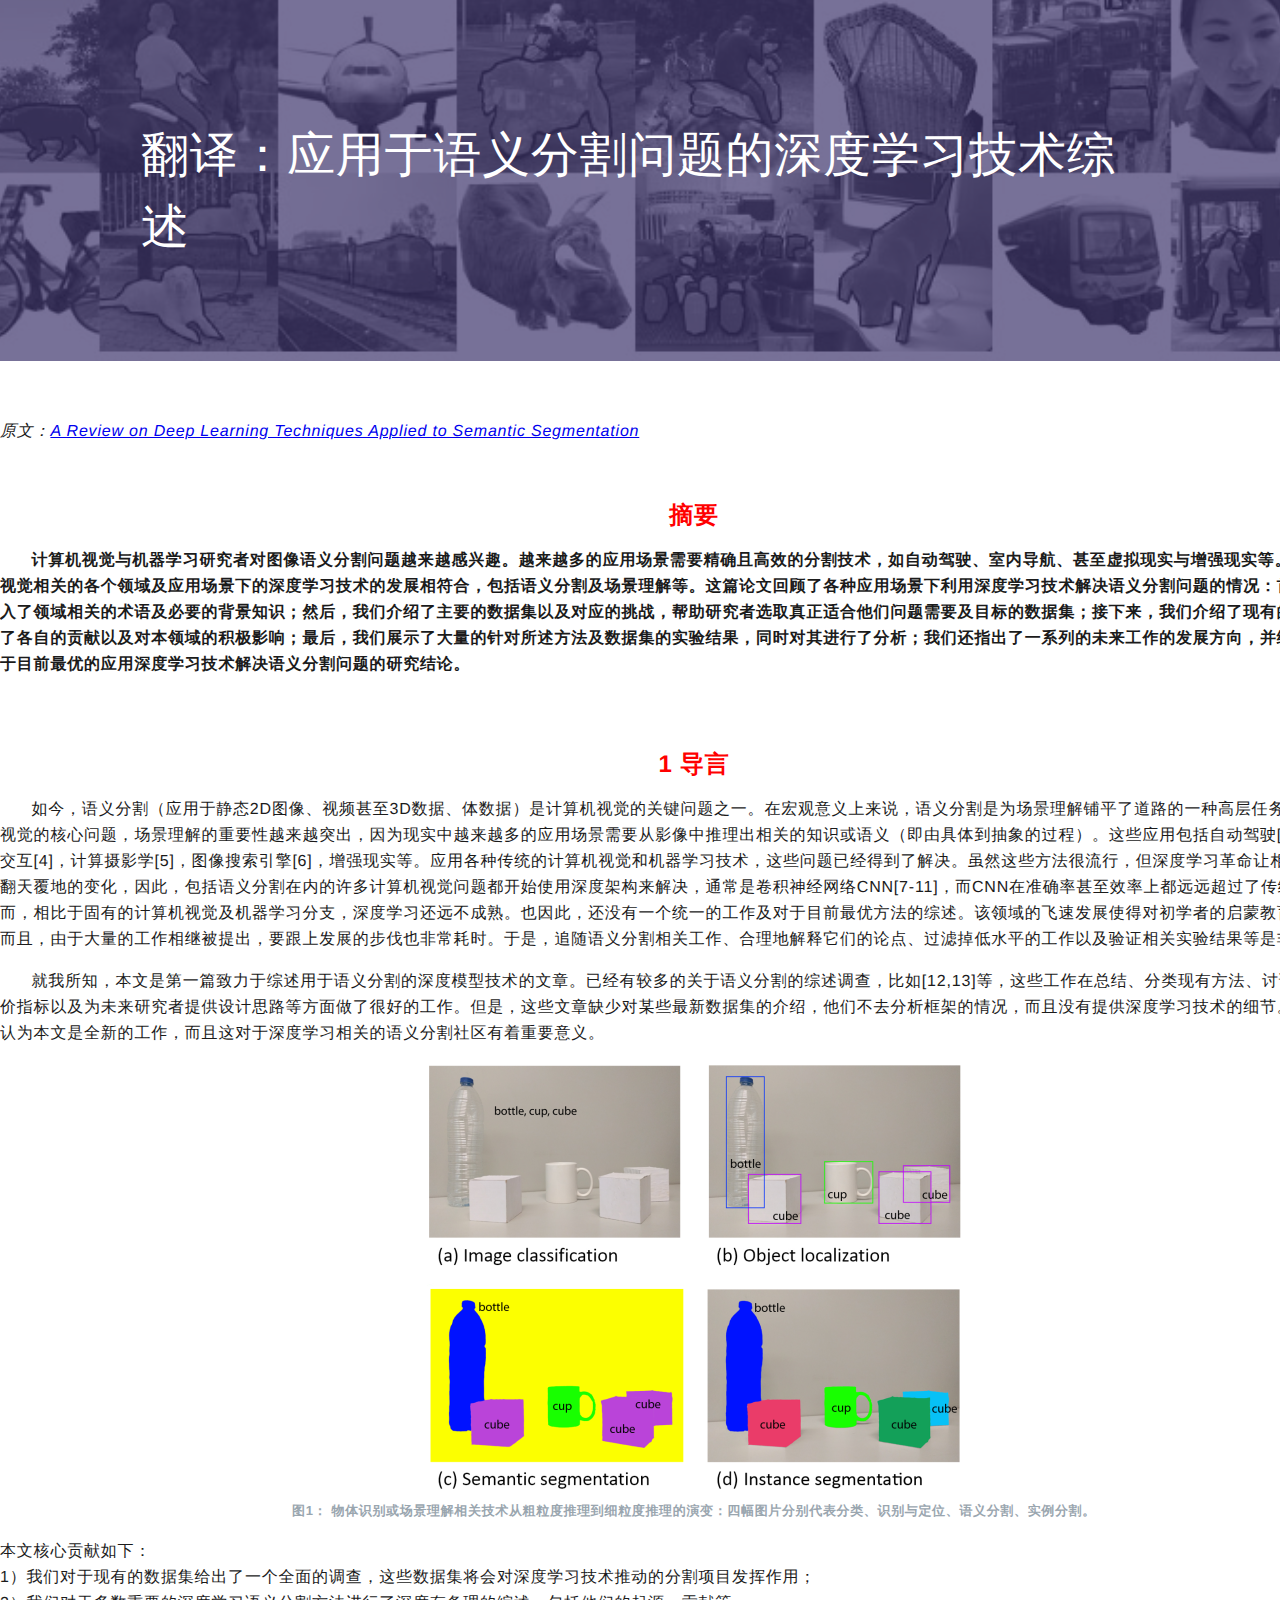
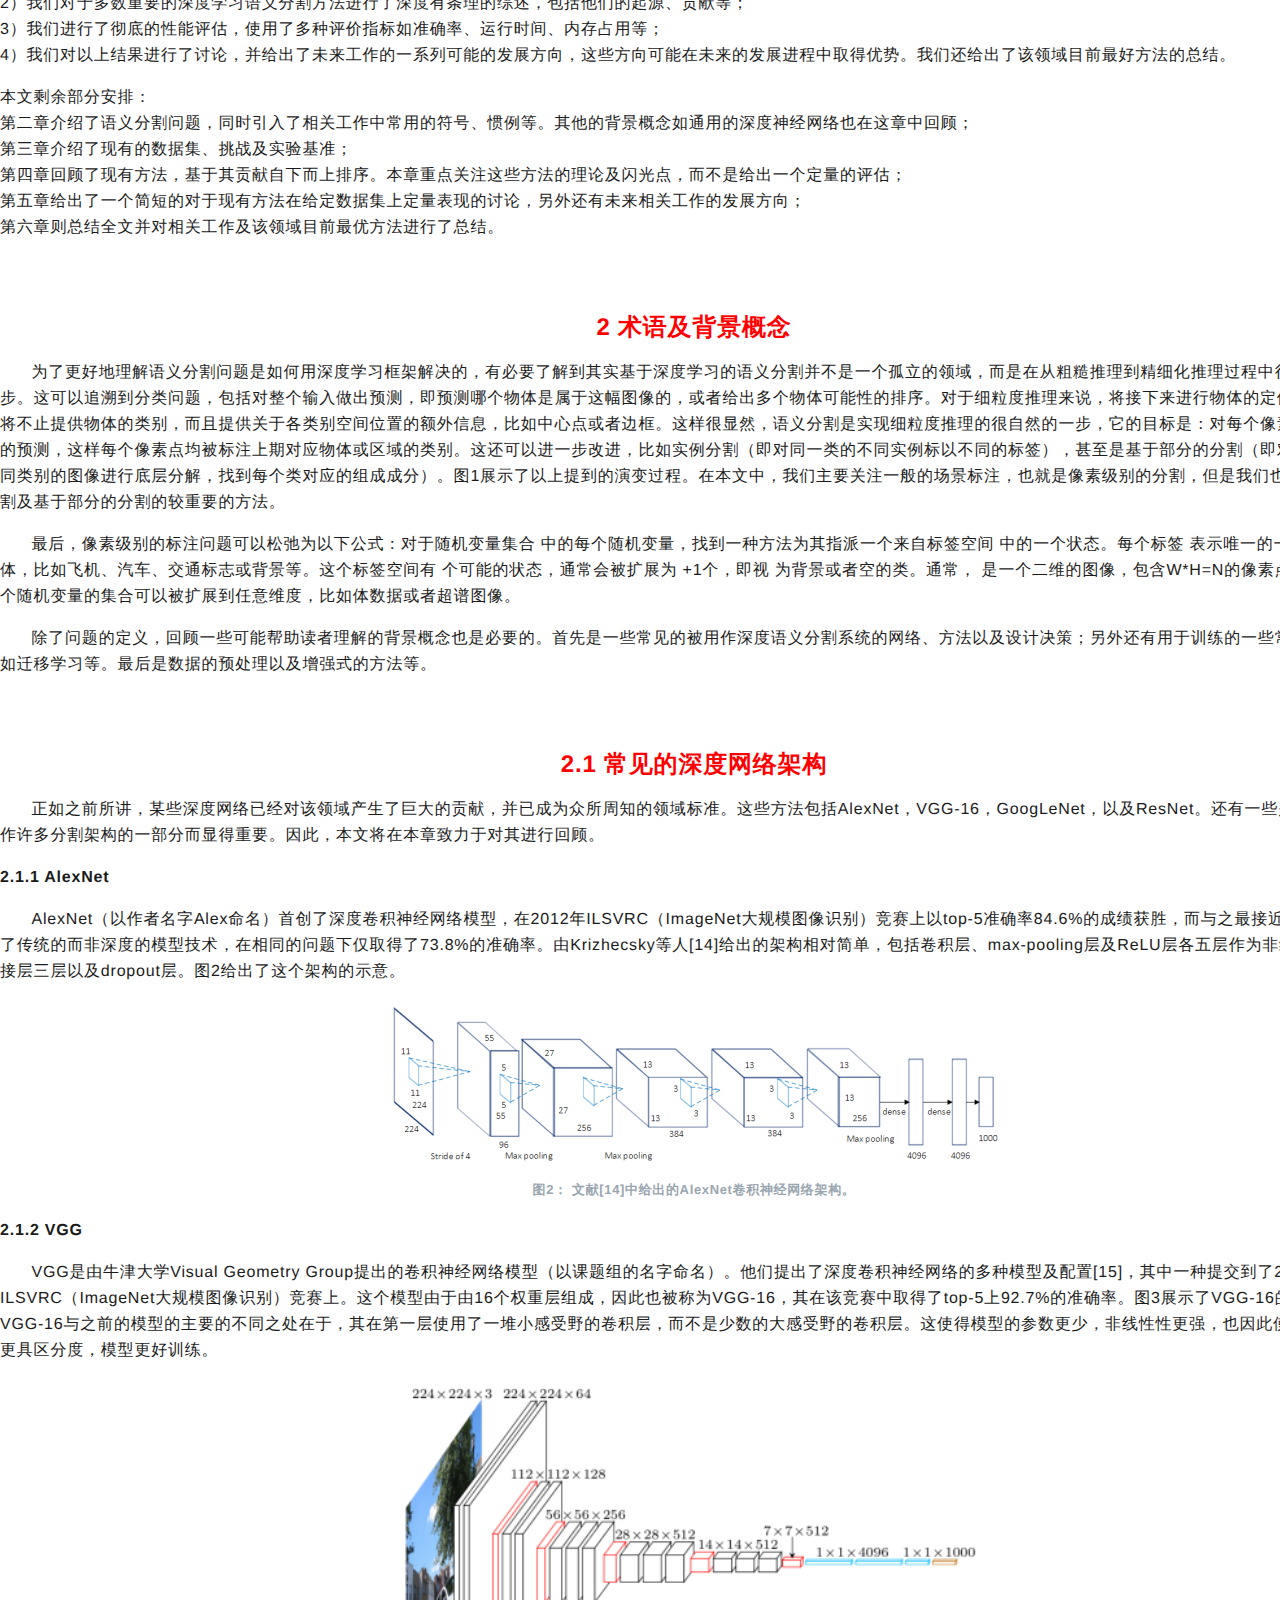
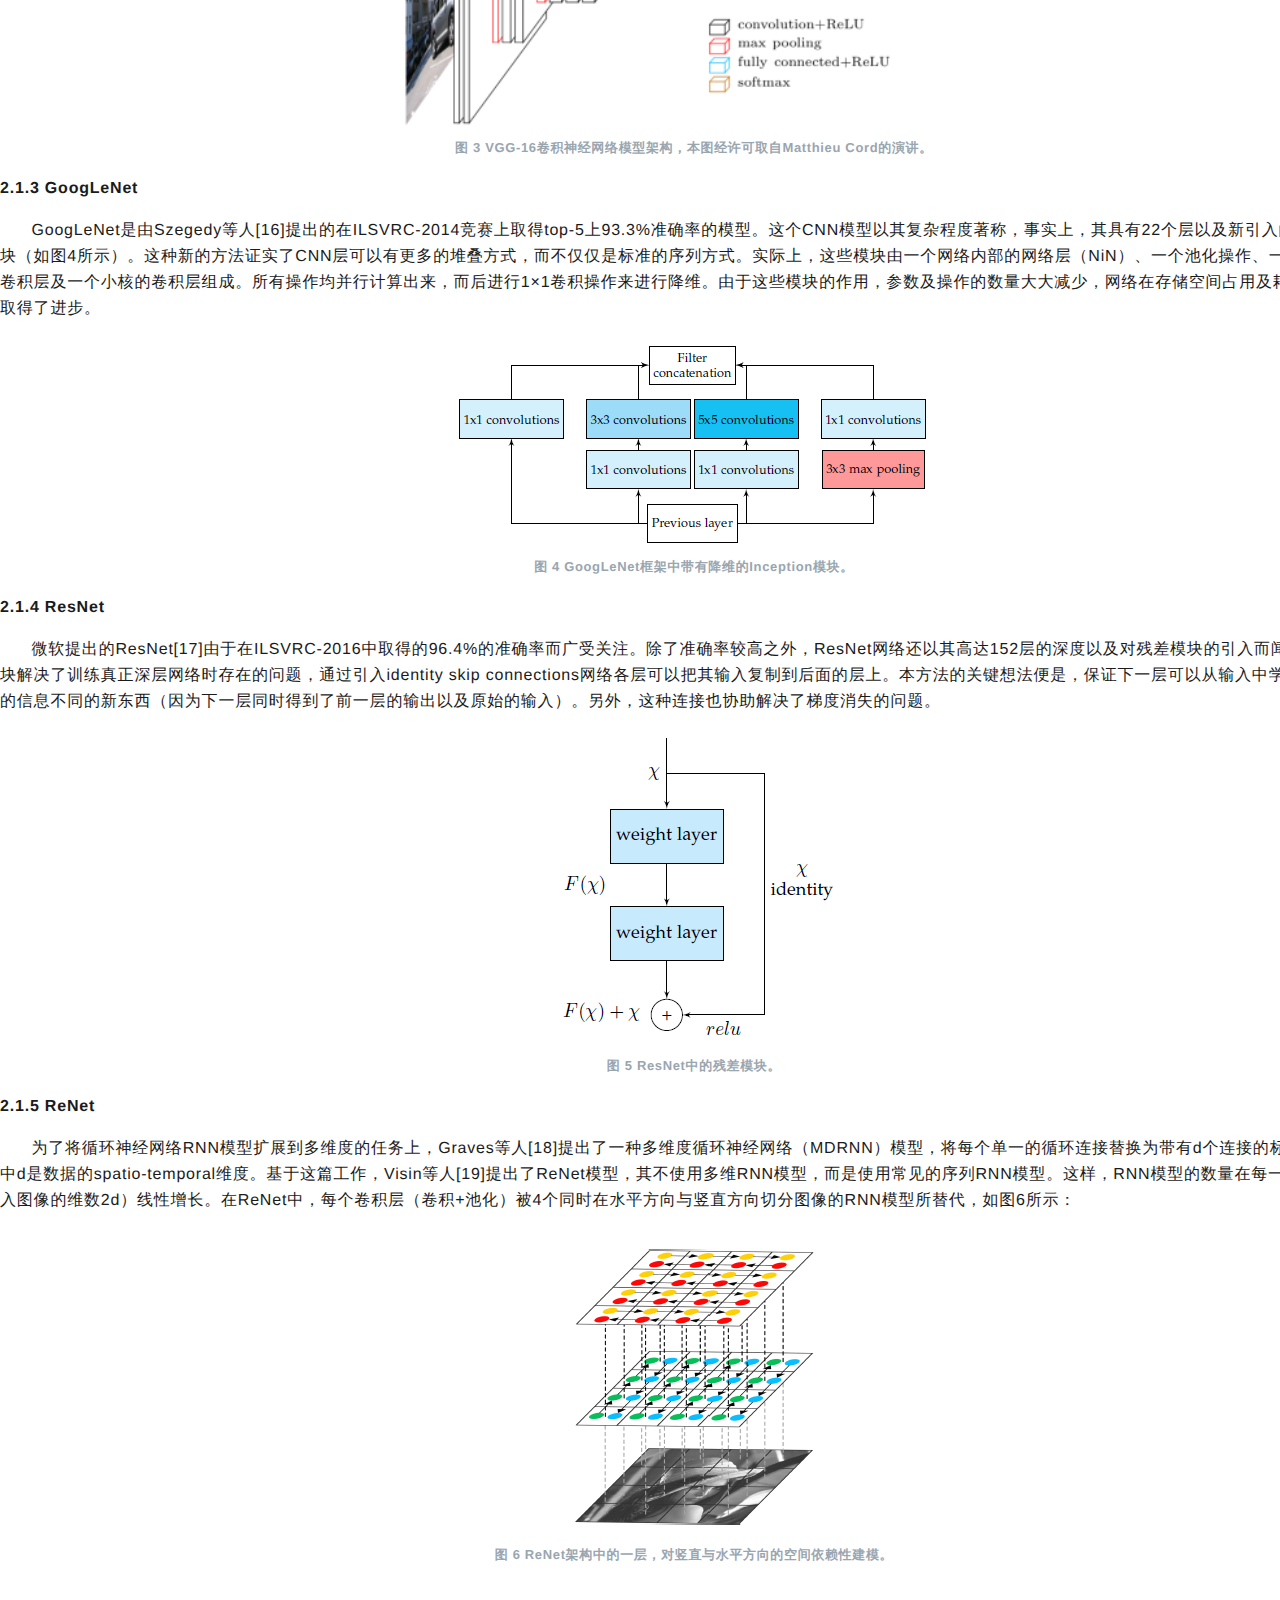
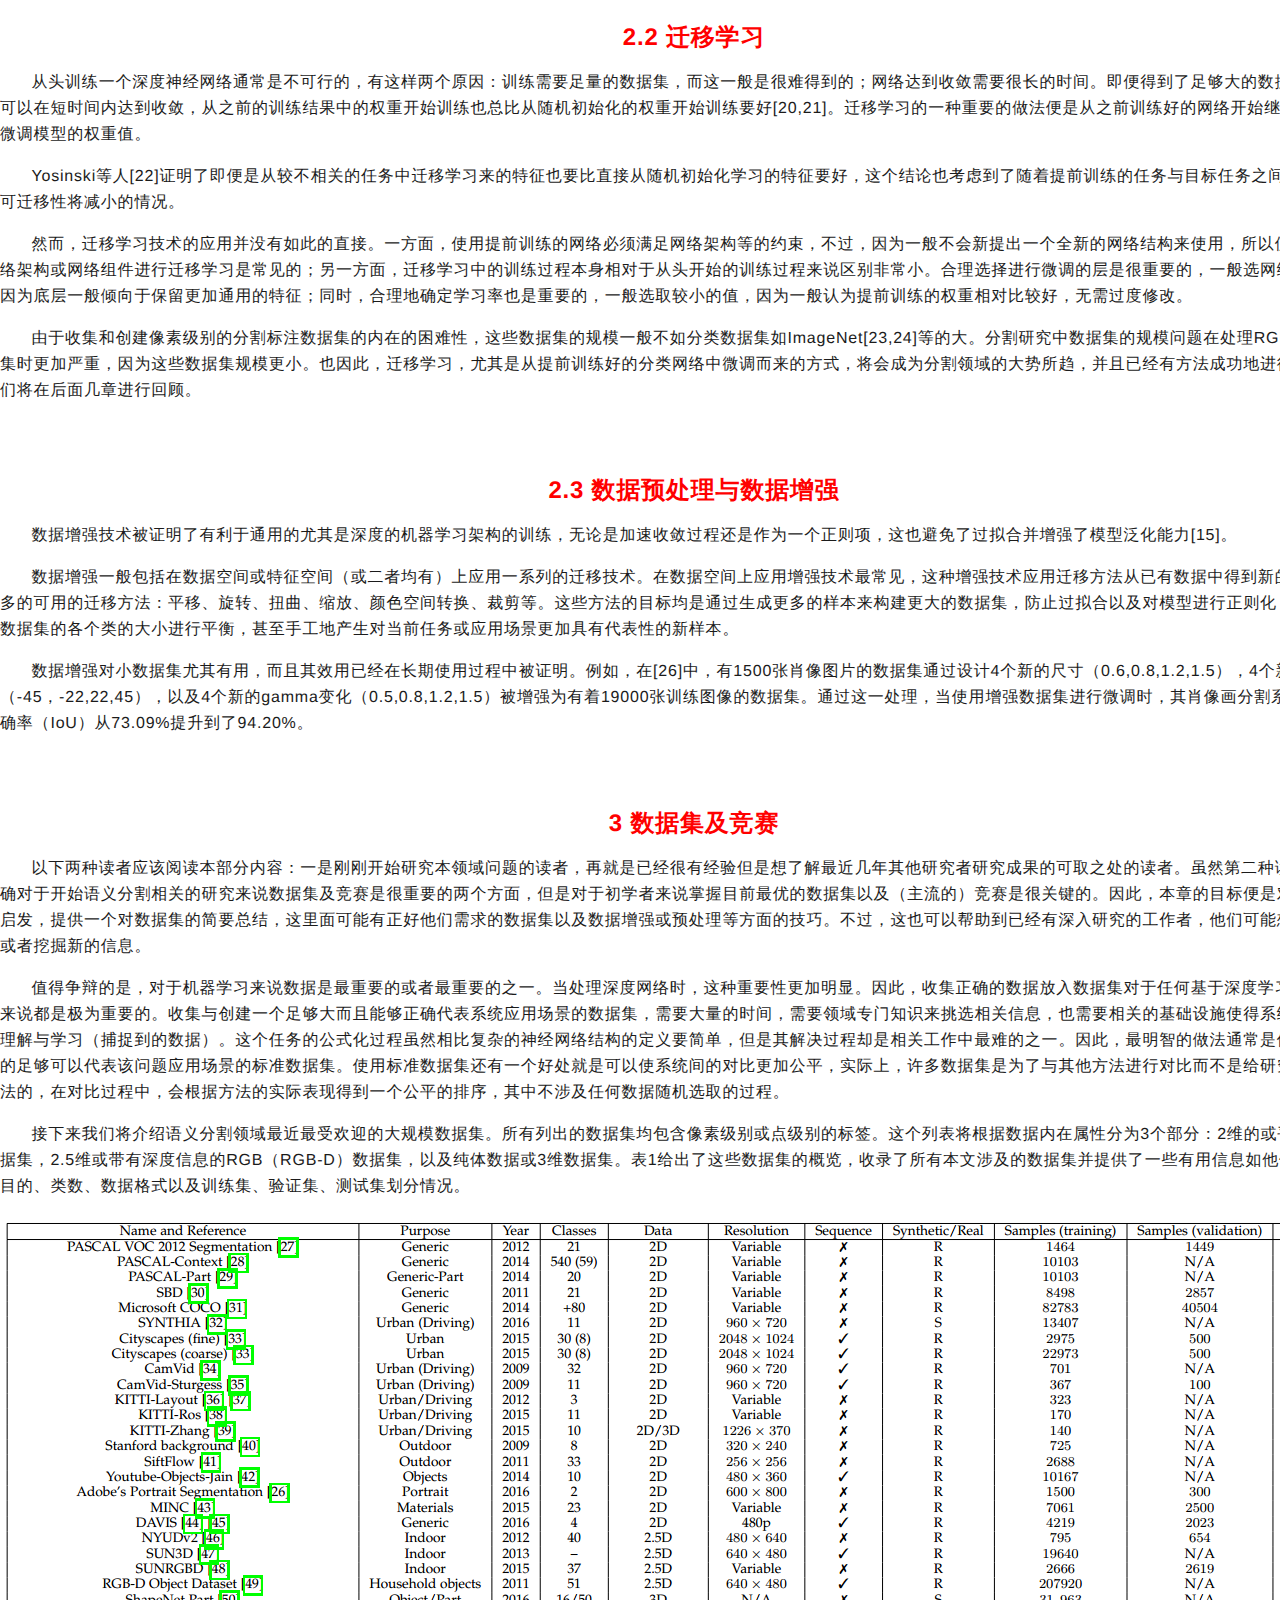
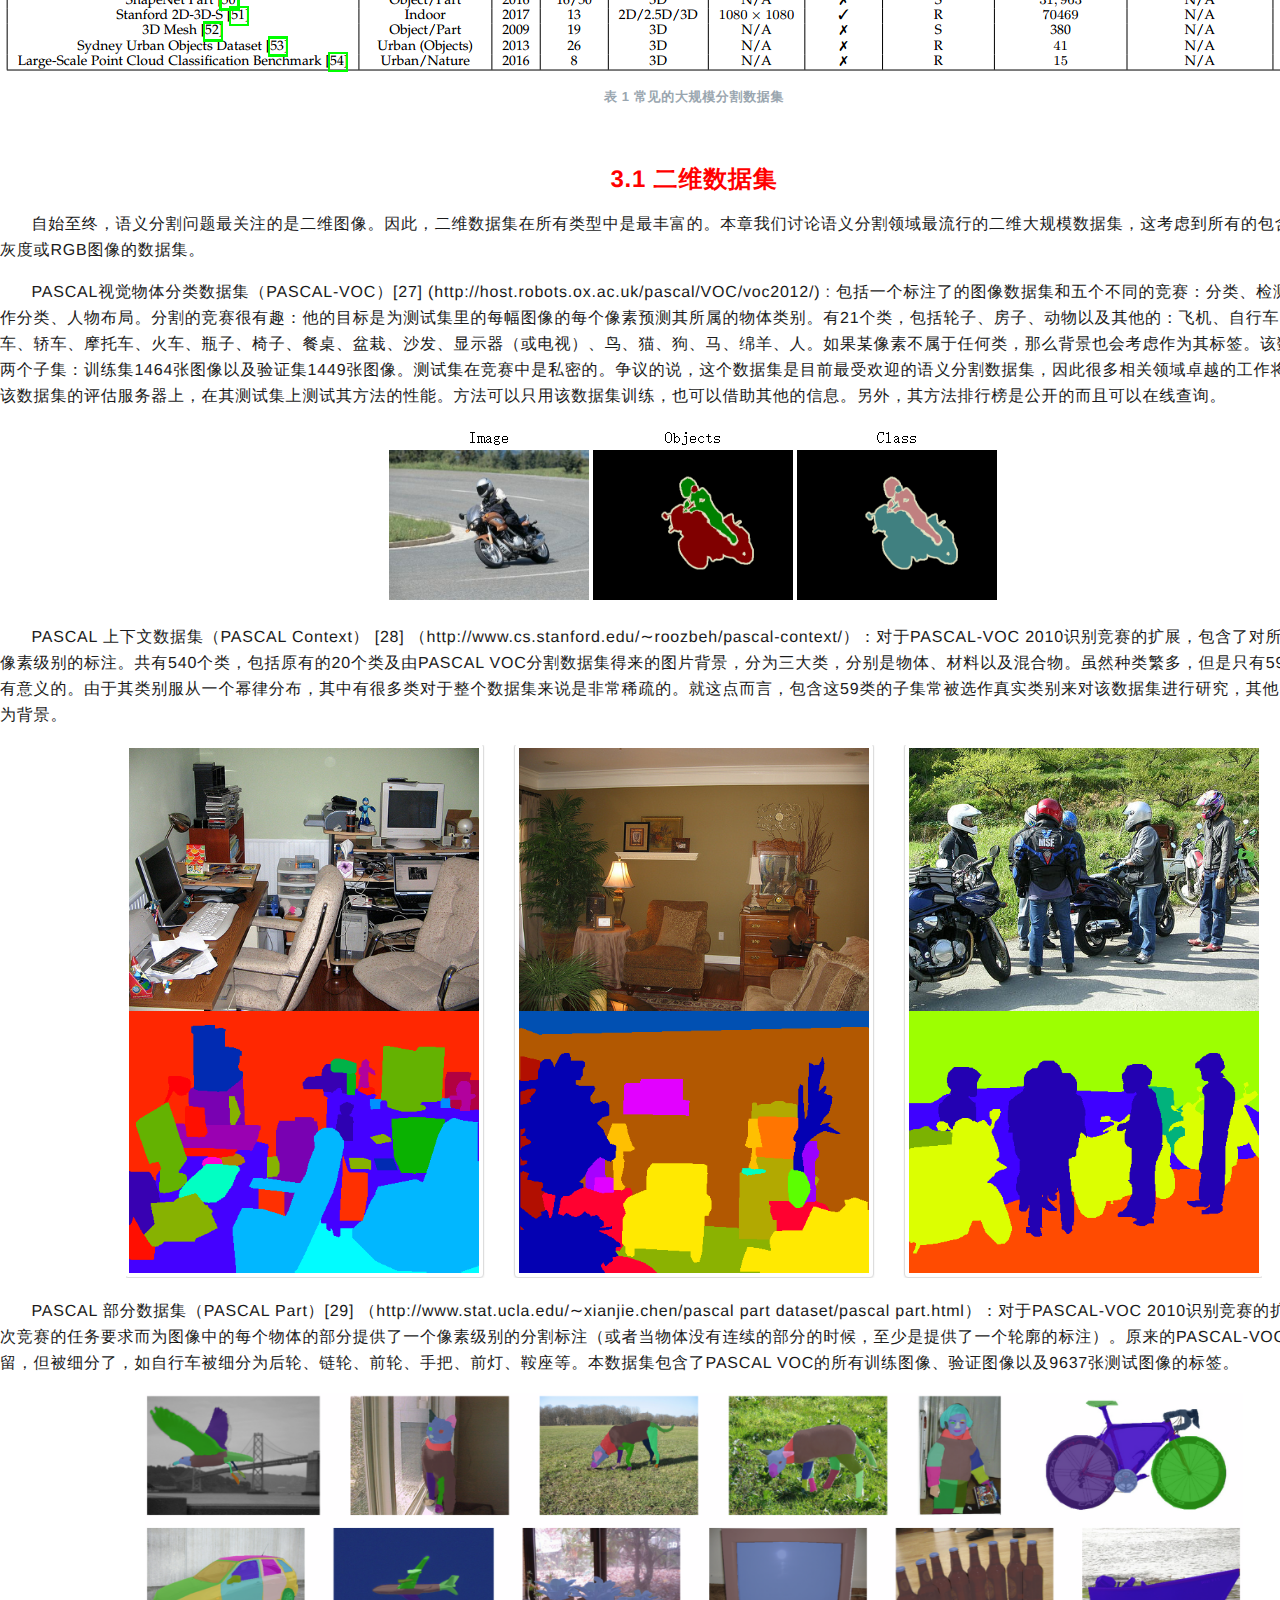
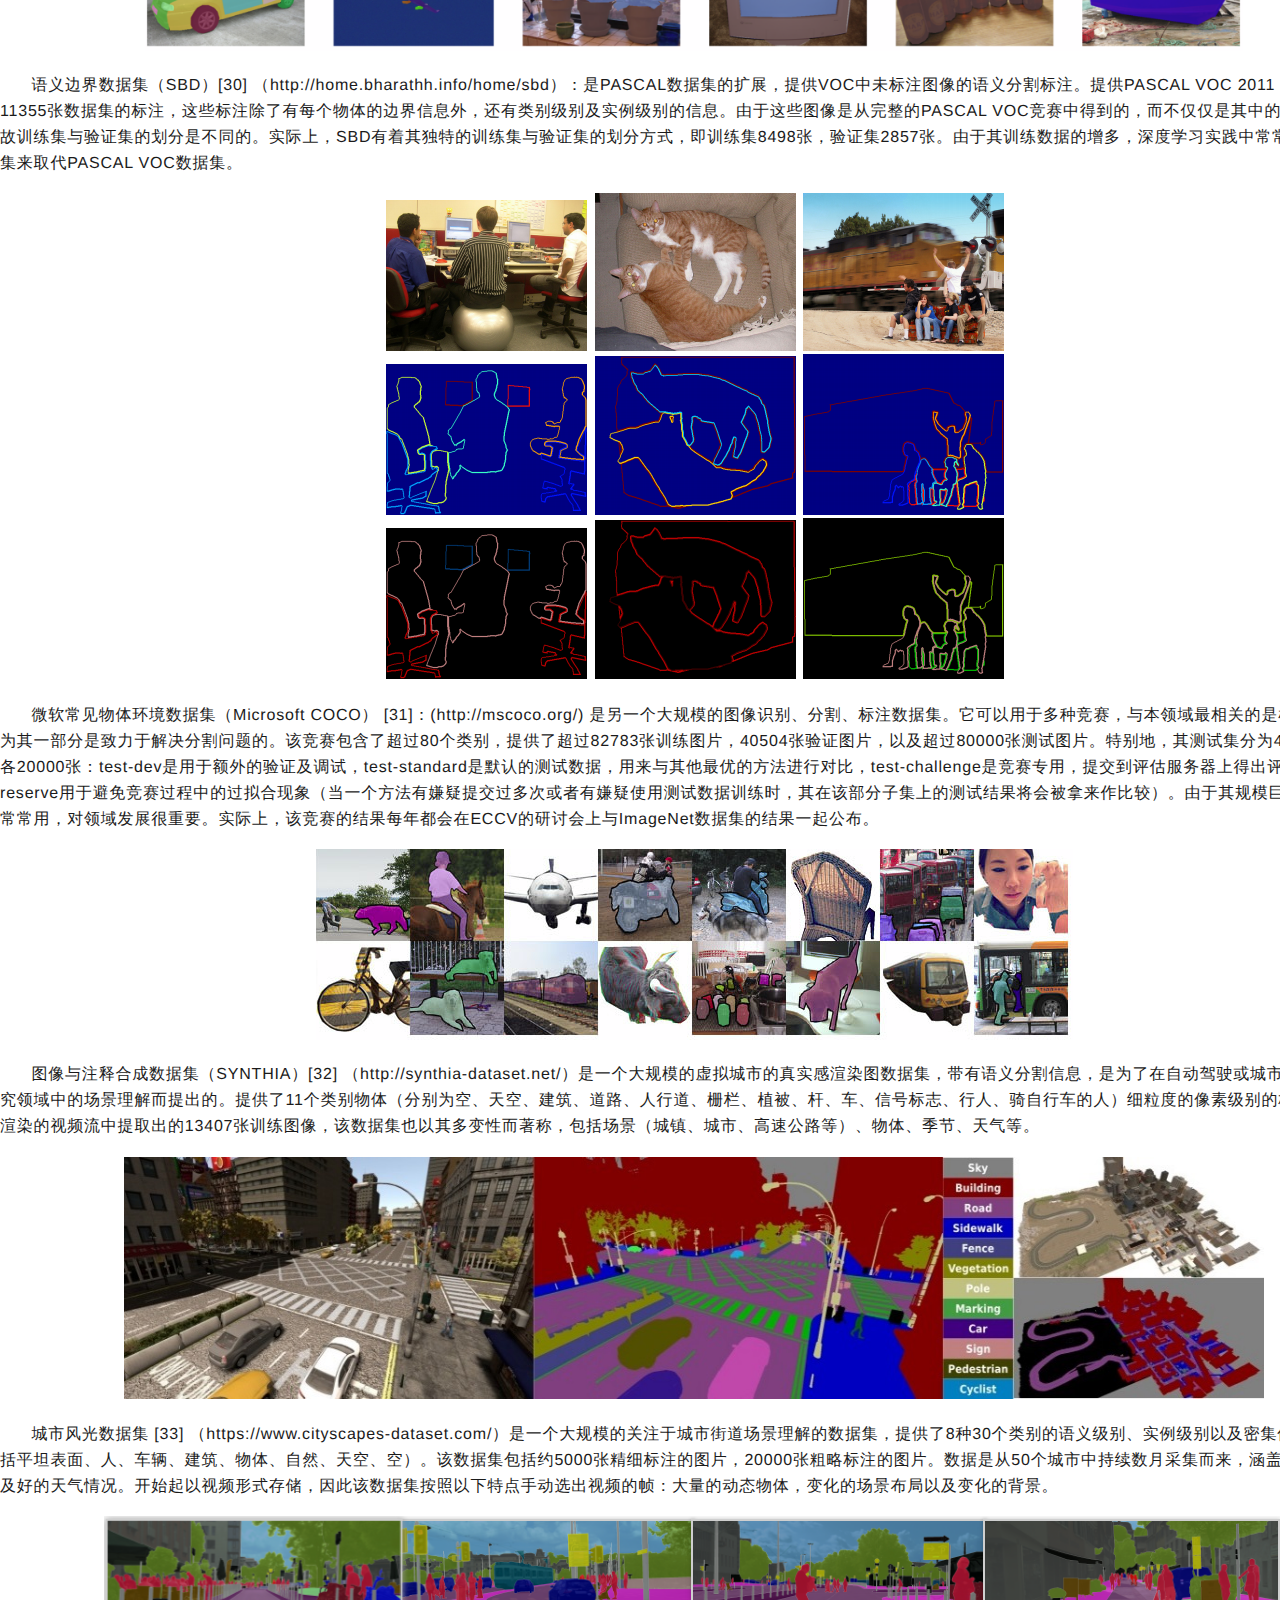
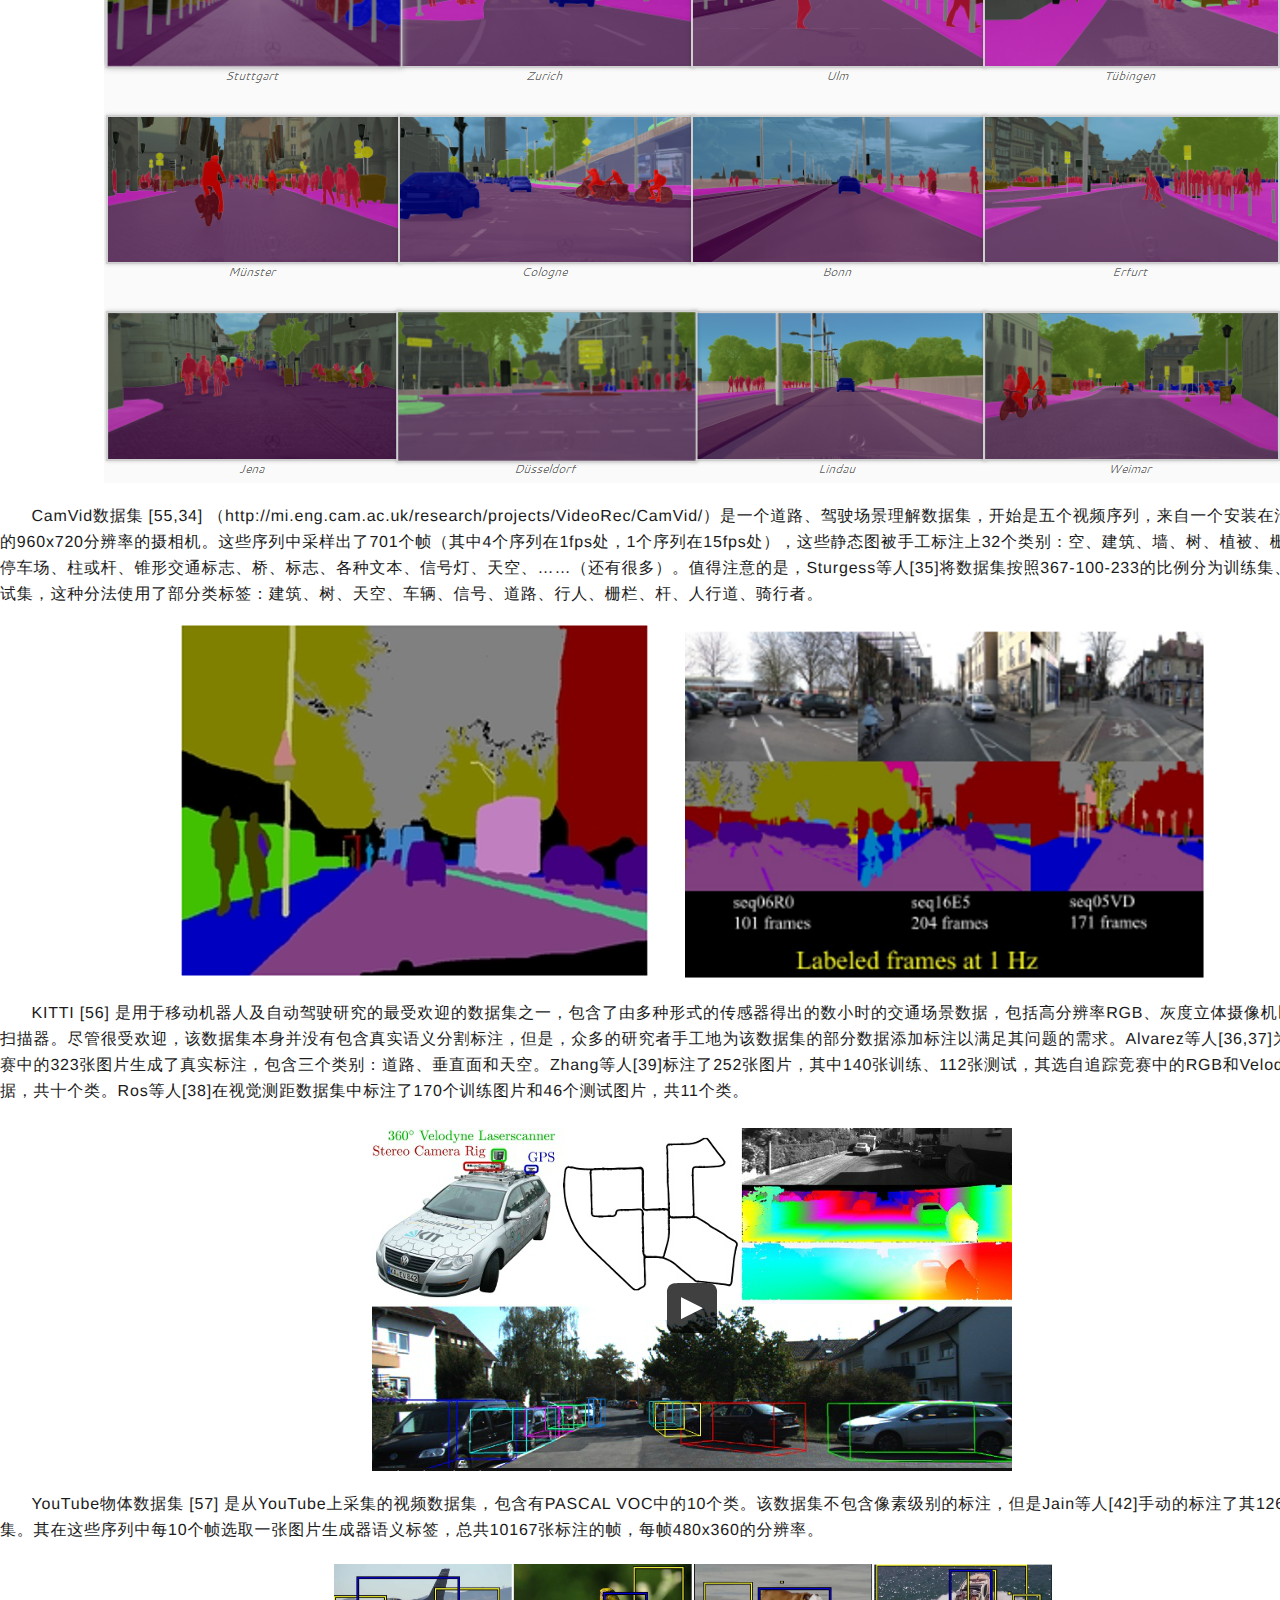
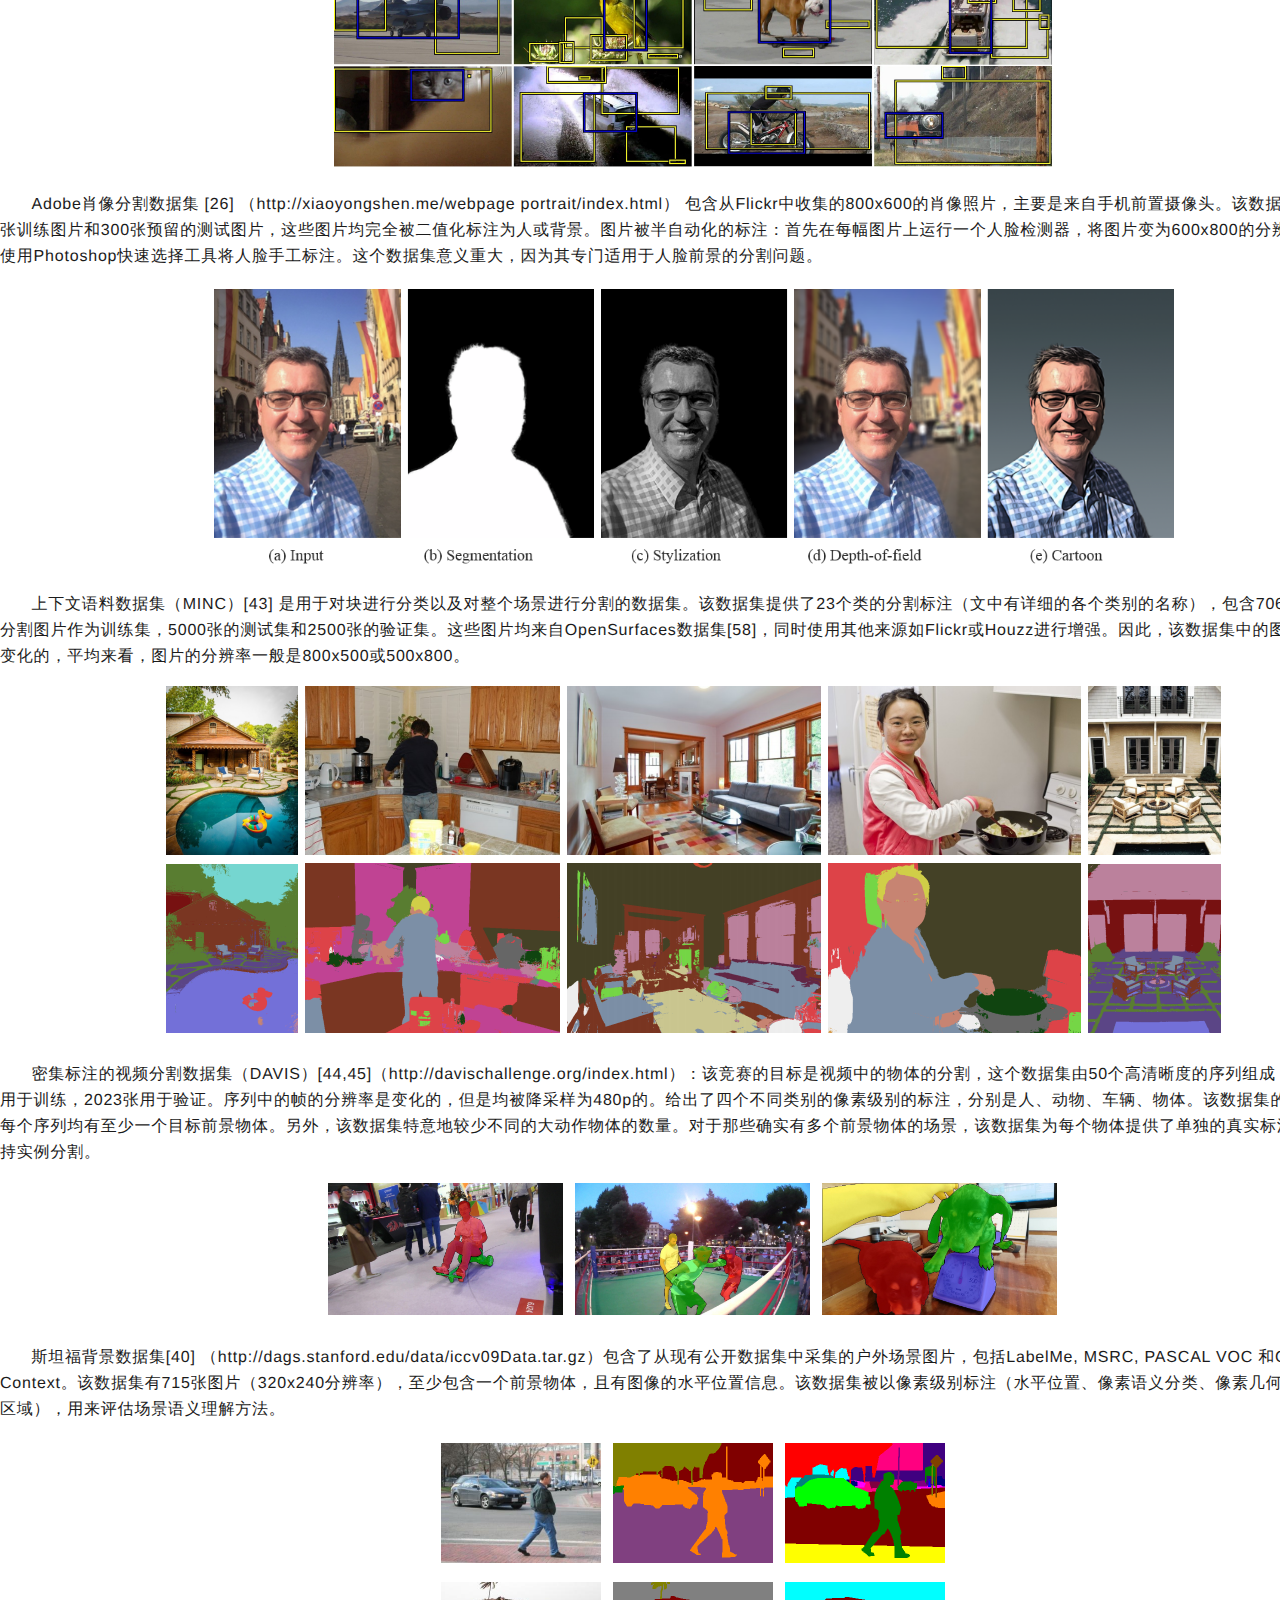
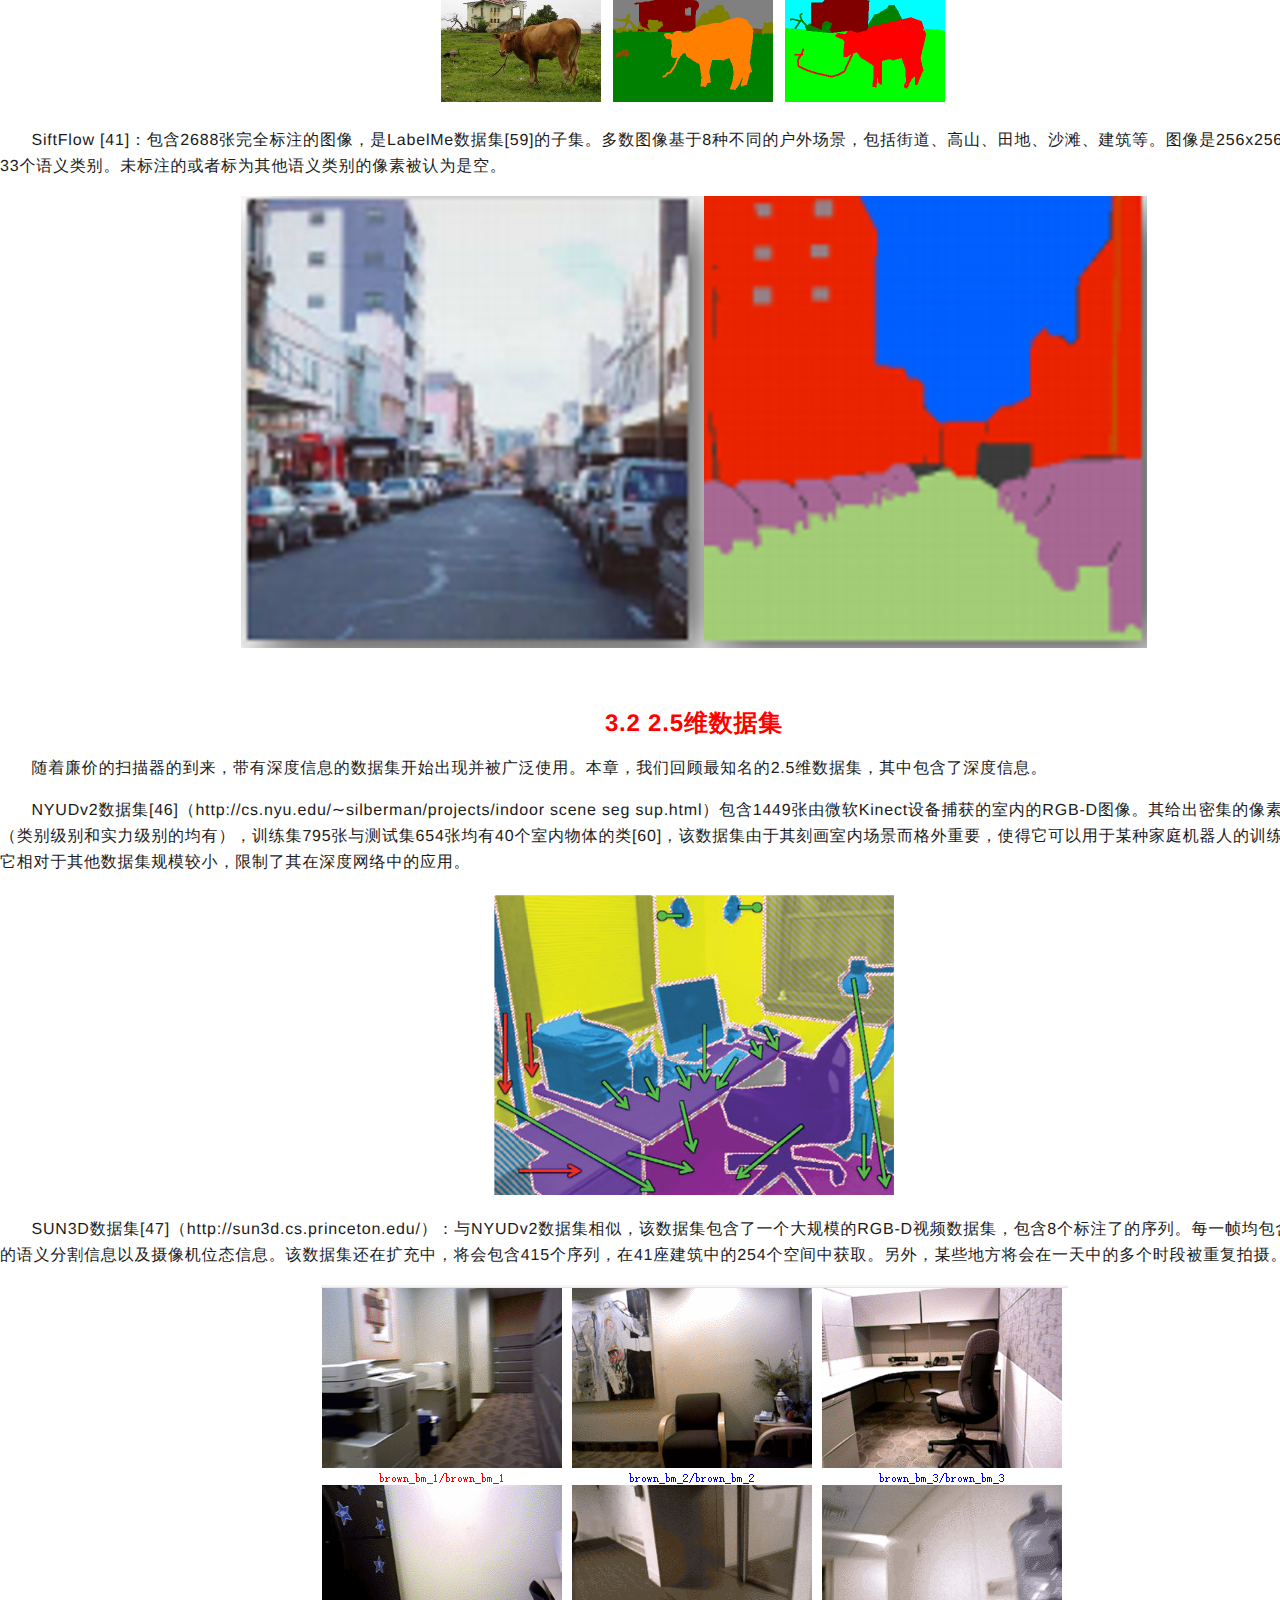
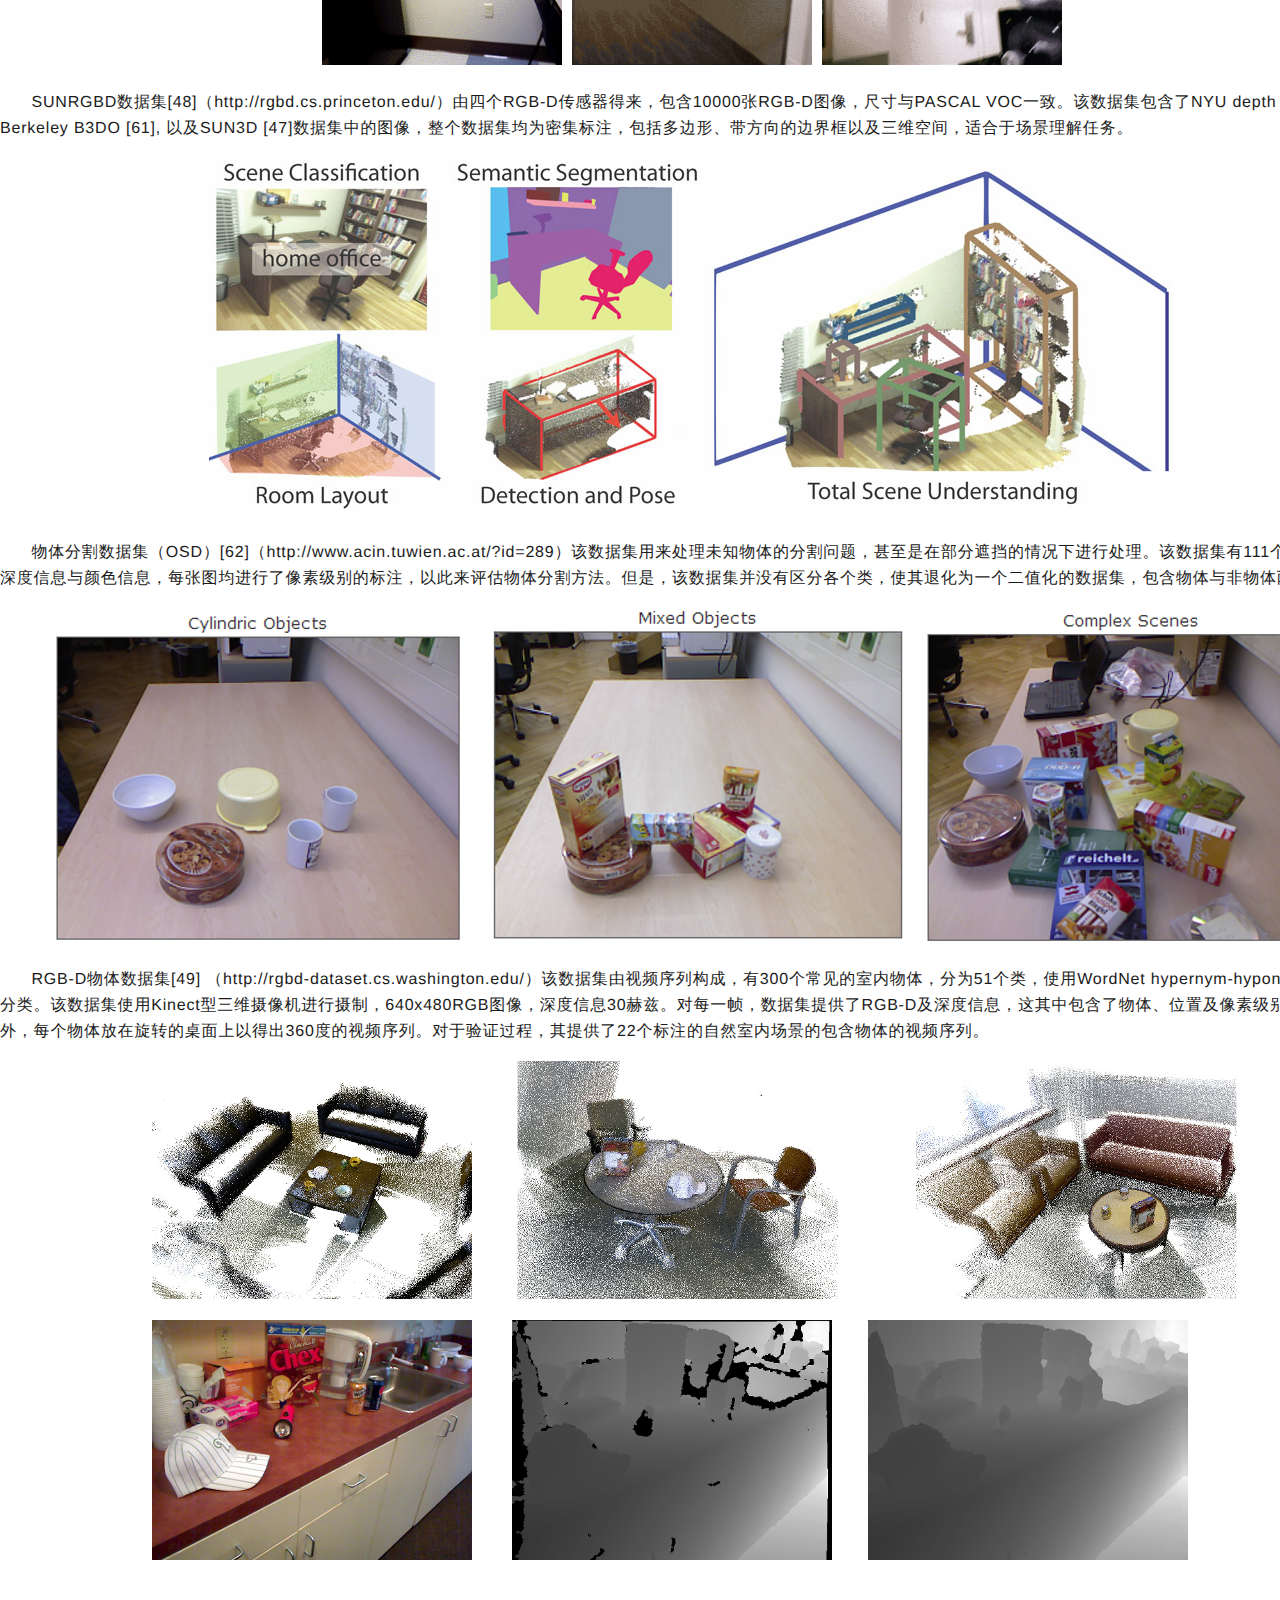
==== commit 2b062963: "update-blogs" ====
--- a/blogs/Segmentation/index.html
+++ b/blogs/Segmentation/index.html
@@ -324,7 +324,7 @@
 
 <p>&nbsp;&nbsp;&nbsp;&nbsp;&nbsp;&nbsp;物体分割数据集（OSD）[62]（http://www.acin.tuwien.ac.at/?id=289）该数据集用来处理未知物体的分割问题，甚至是在部分遮挡的情况下进行处理。该数据集有111个实例，提供了深度信息与颜色信息，每张图均进行了像素级别的标注，以此来评估物体分割方法。但是，该数据集并没有区分各个类，使其退化为一个二值化的数据集，包含物体与非物体两个类。</p>
 <div class="image--container"  style="text-align:center">
-    <img src="blogs_files/27-1.png">
+    <img src="blogs_files/27.png">
 </div>
 
 <p>&nbsp;&nbsp;&nbsp;&nbsp;&nbsp;&nbsp;RGB-D物体数据集[49] （http://rgbd-dataset.cs.washington.edu/）该数据集由视频序列构成，有300个常见的室内物体，分为51个类，使用WordNet hypernym-hyponym关系进行分类。该数据集使用Kinect型三维摄像机进行摄制，640x480RGB图像，深度信息30赫兹。对每一帧，数据集提供了RGB-D及深度信息，这其中包含了物体、位置及像素级别的标注。另外，每个物体放在旋转的桌面上以得出360度的视频序列。对于验证过程，其提供了22个标注的自然室内场景的包含物体的视频序列。</p>
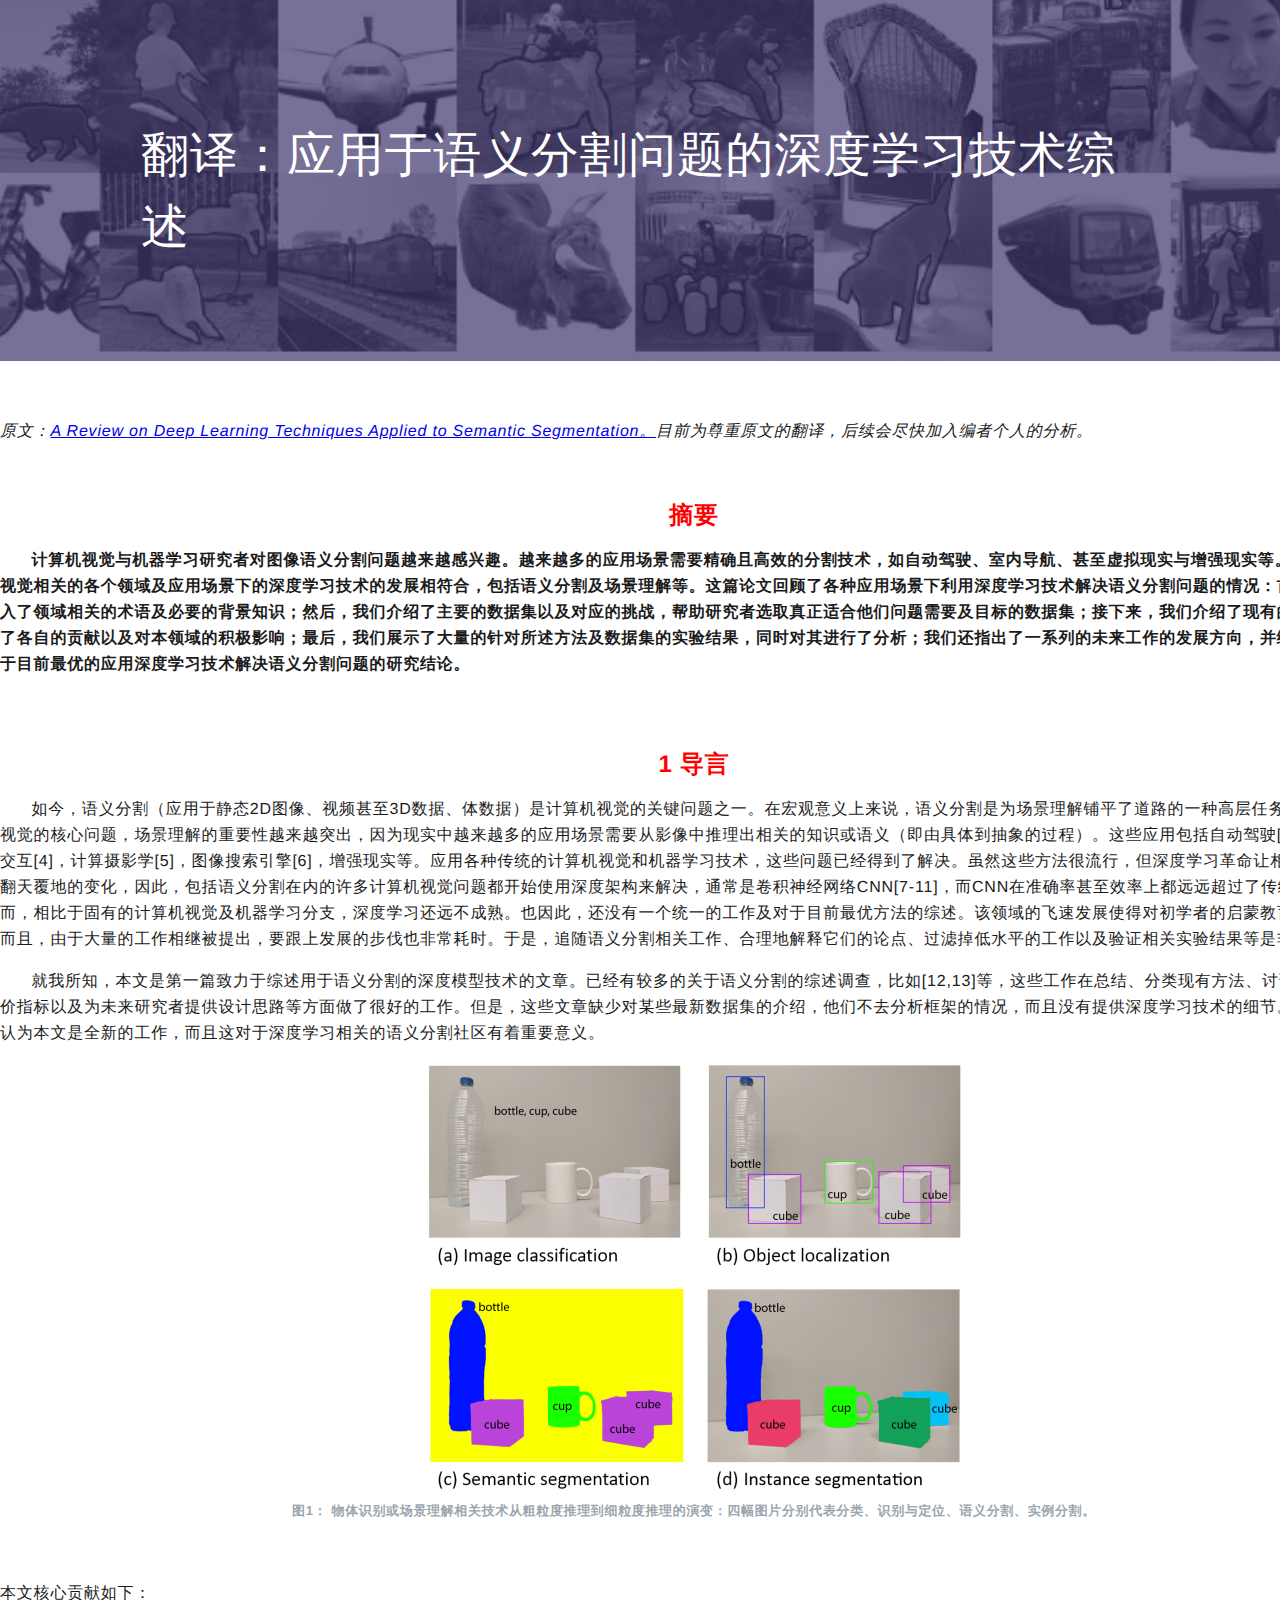
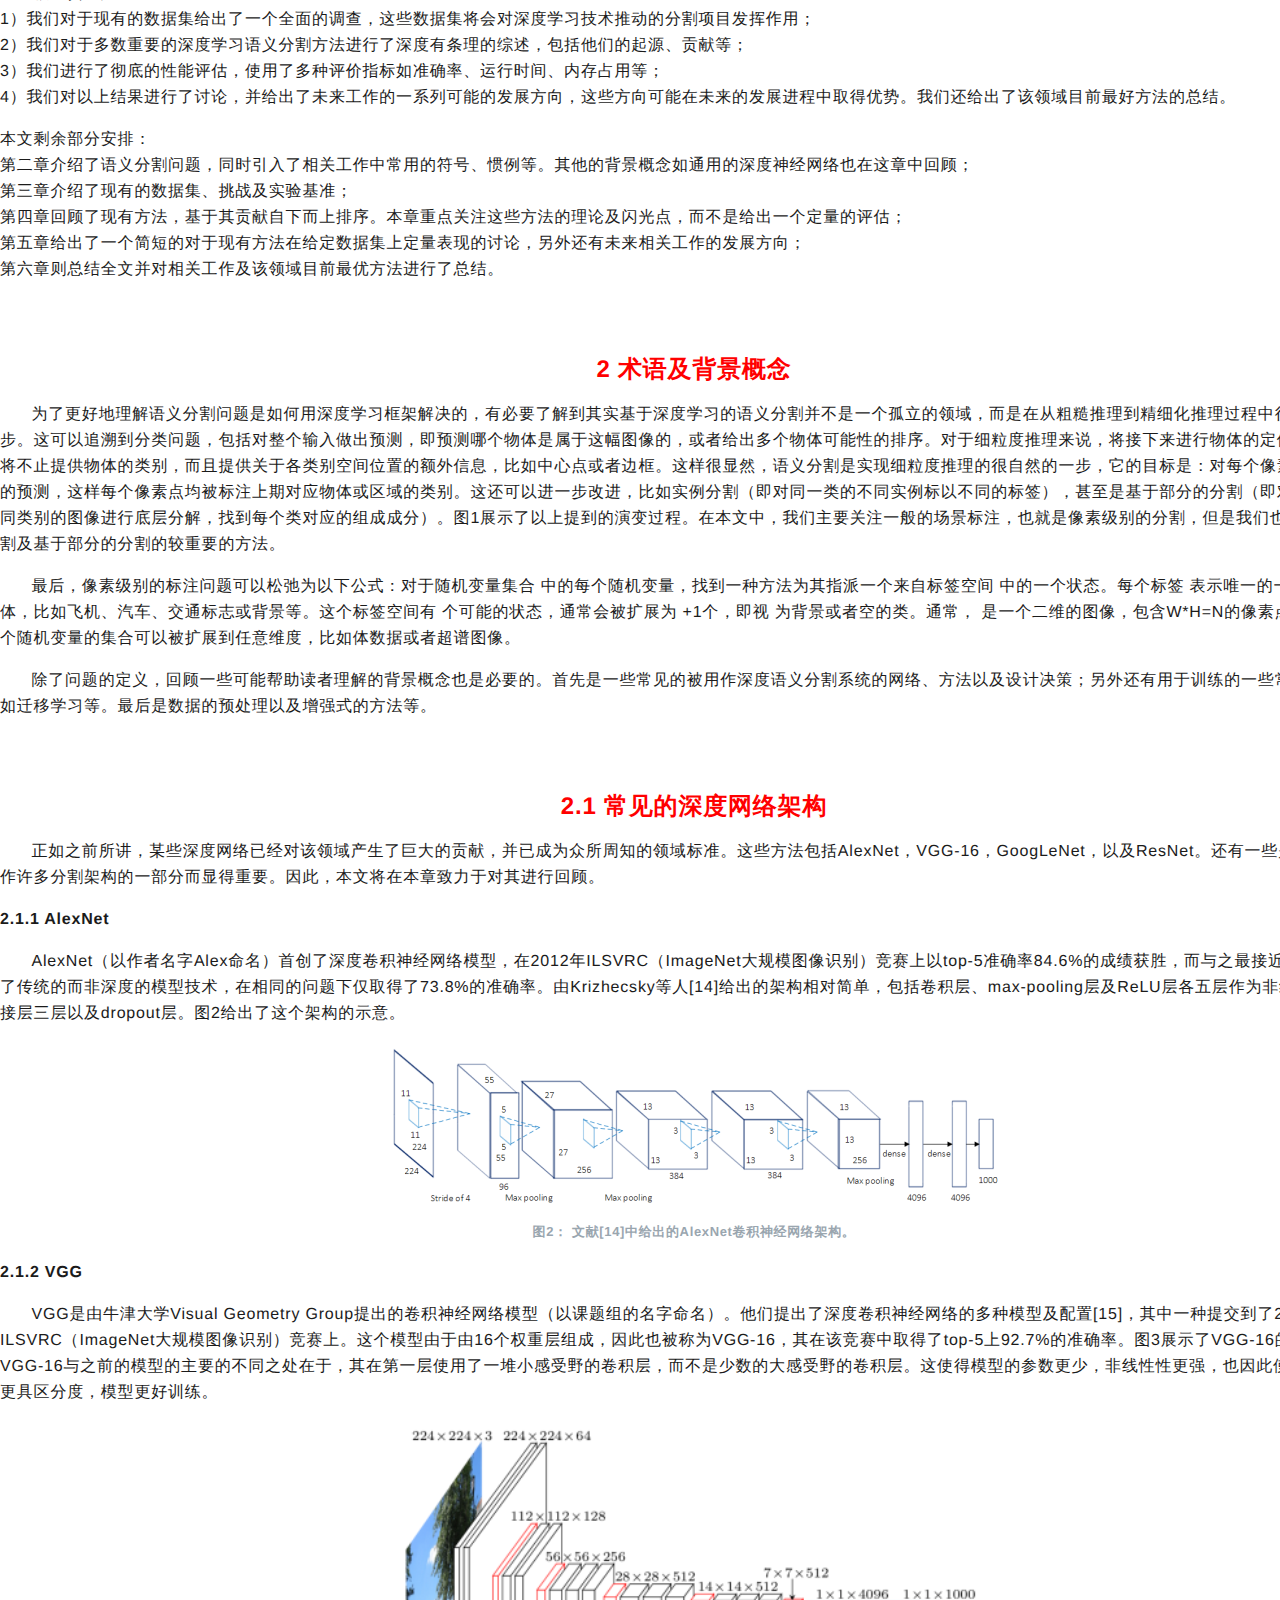
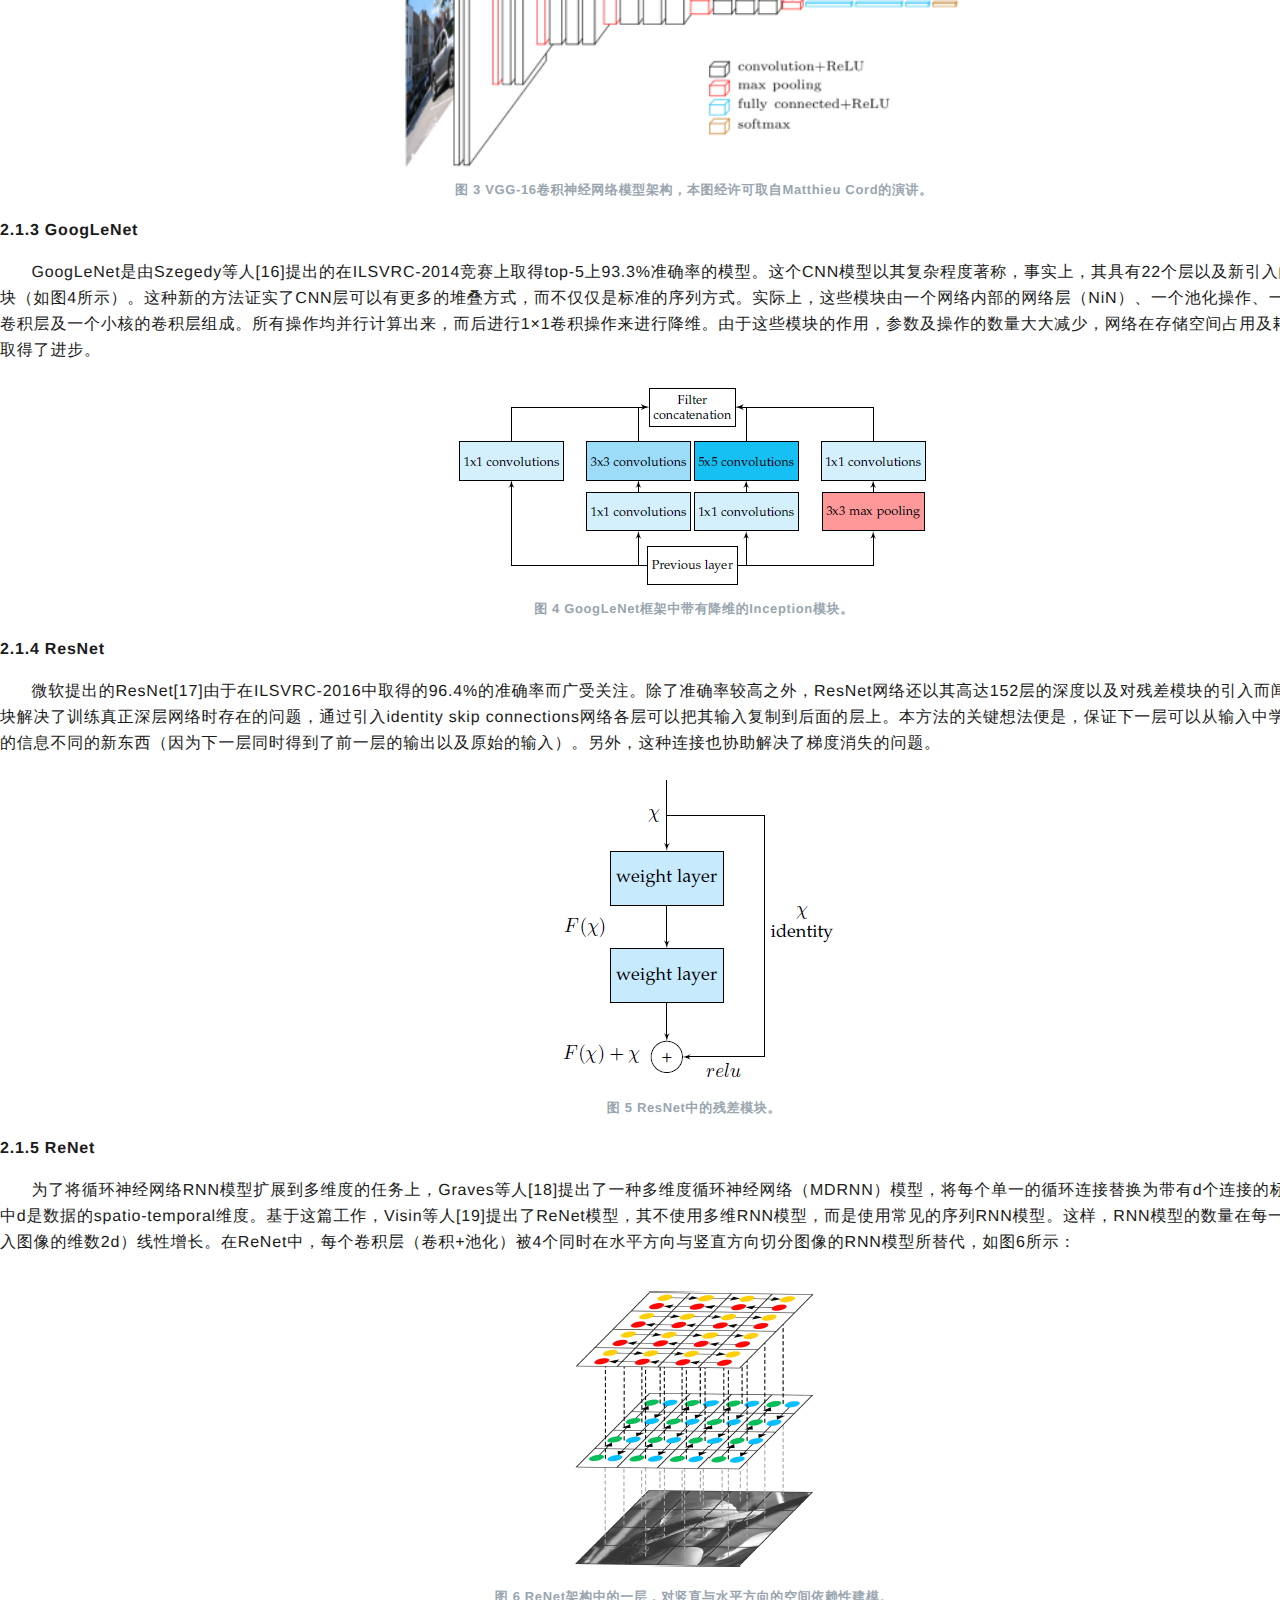
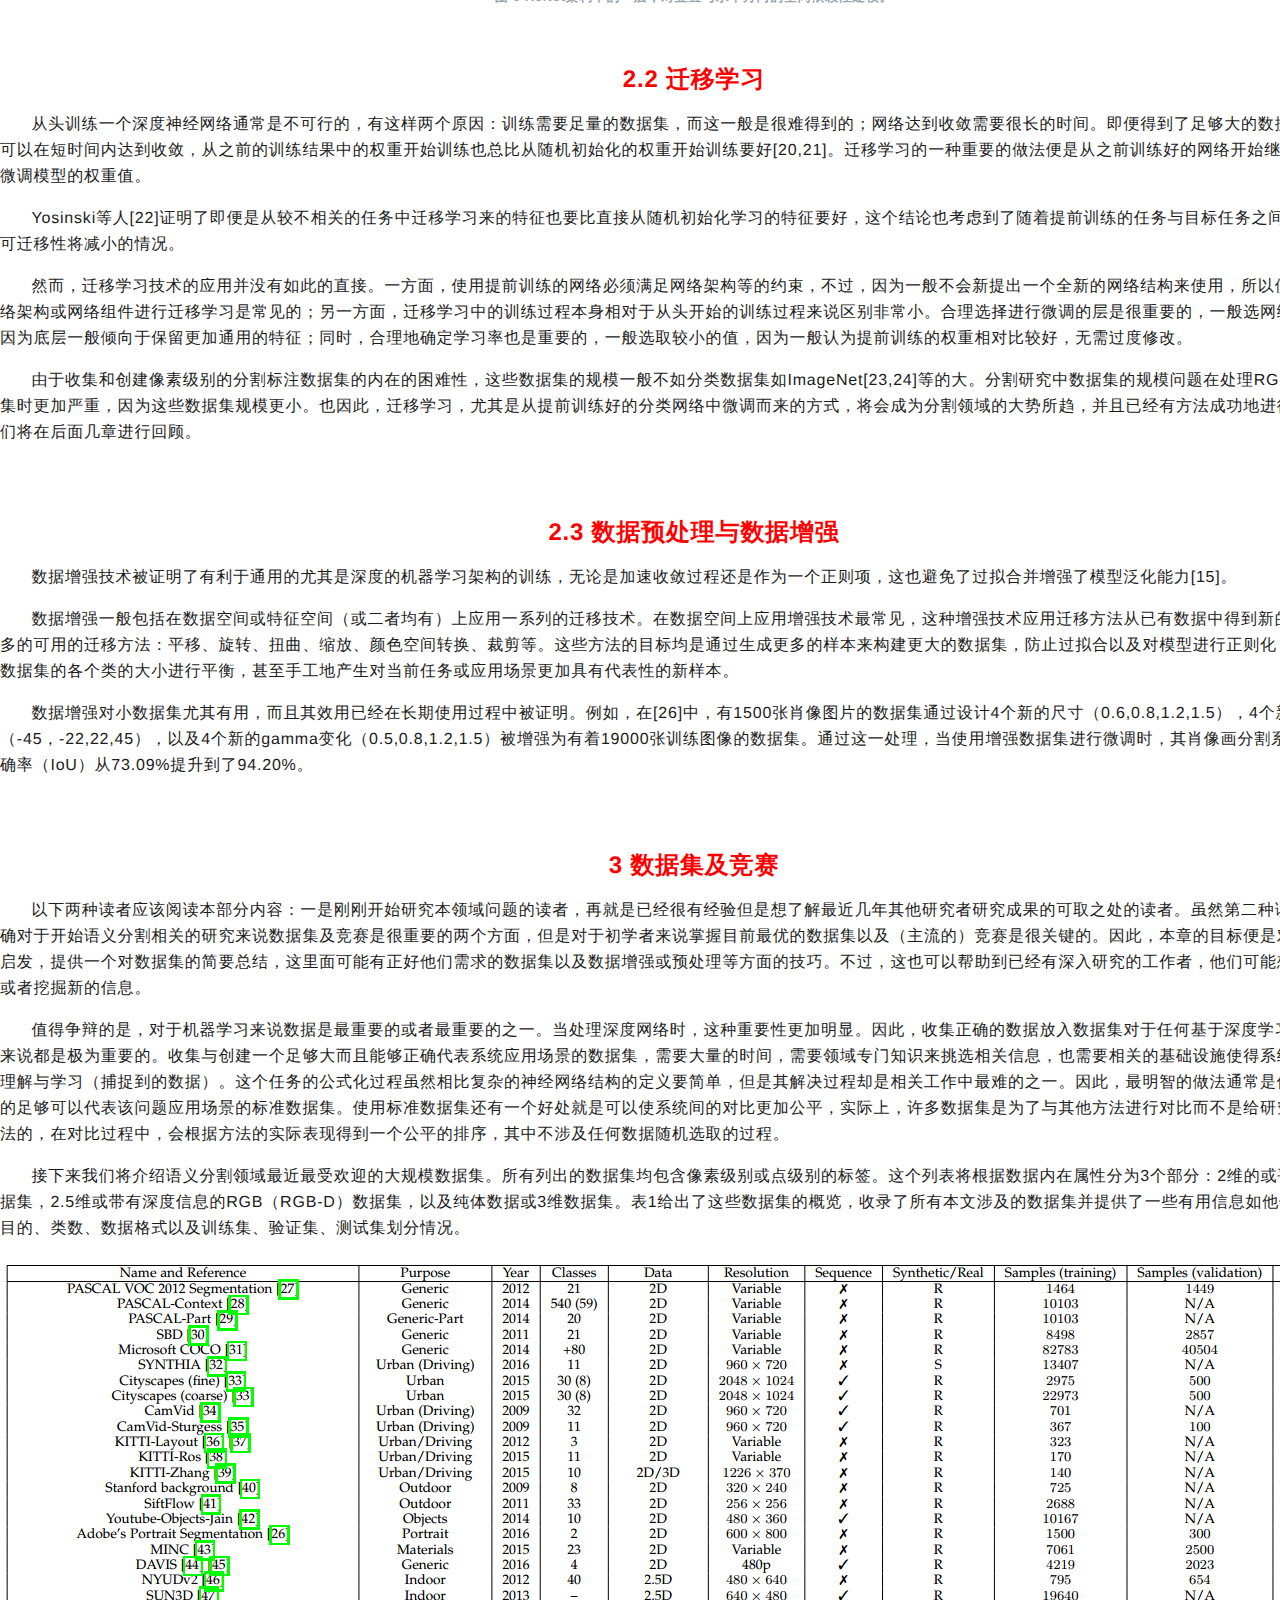
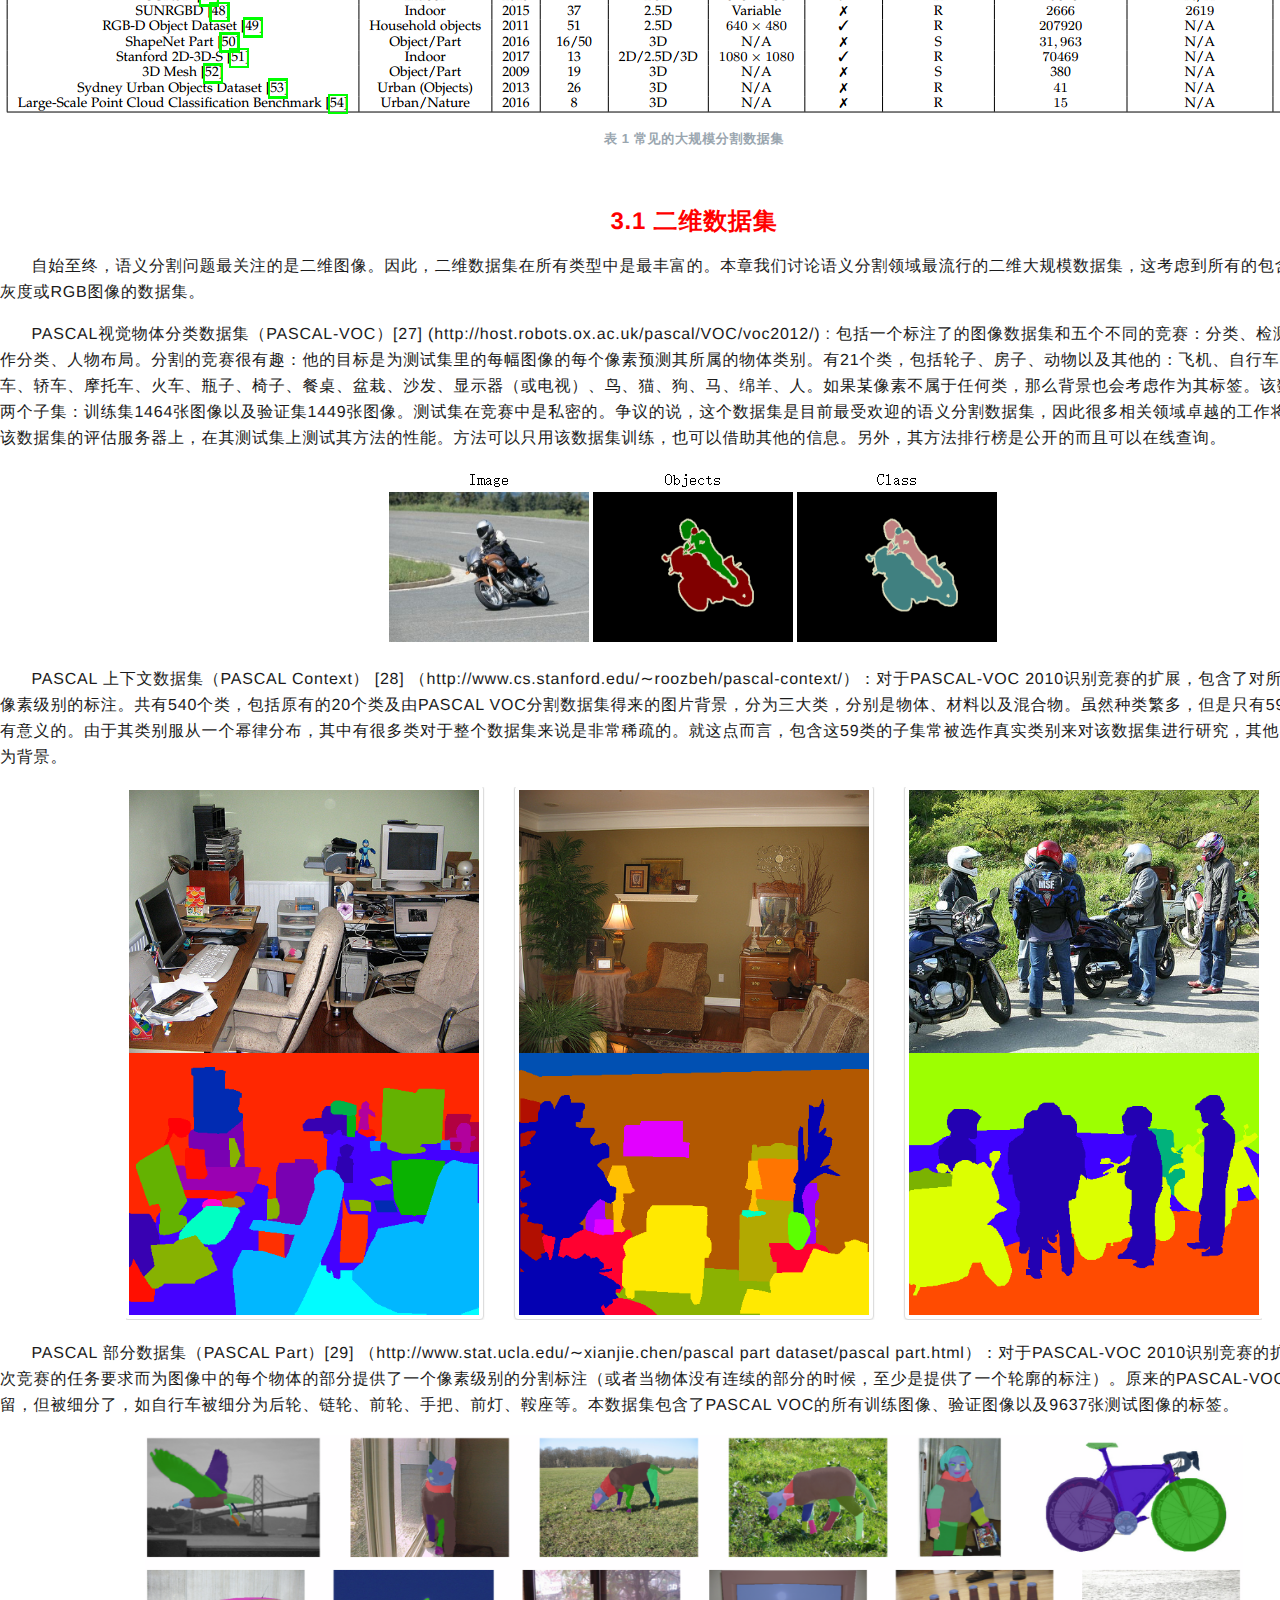
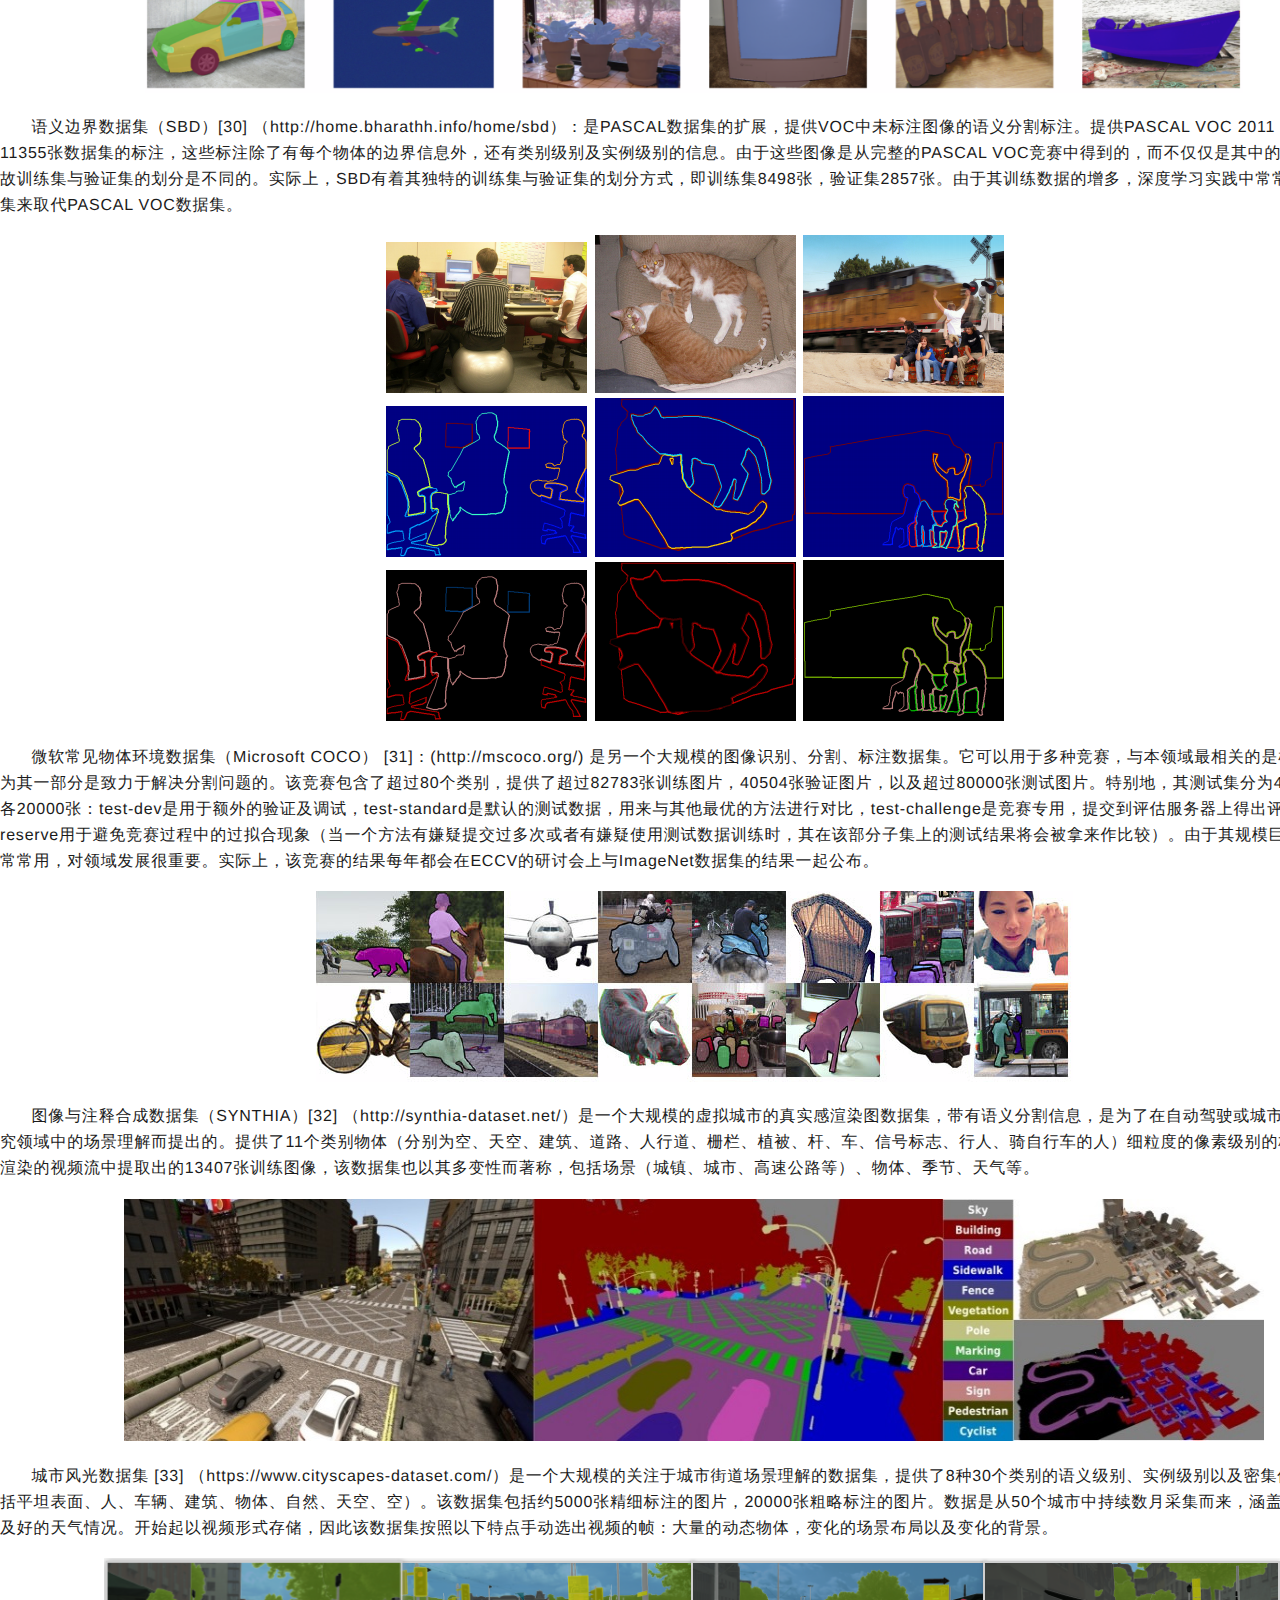
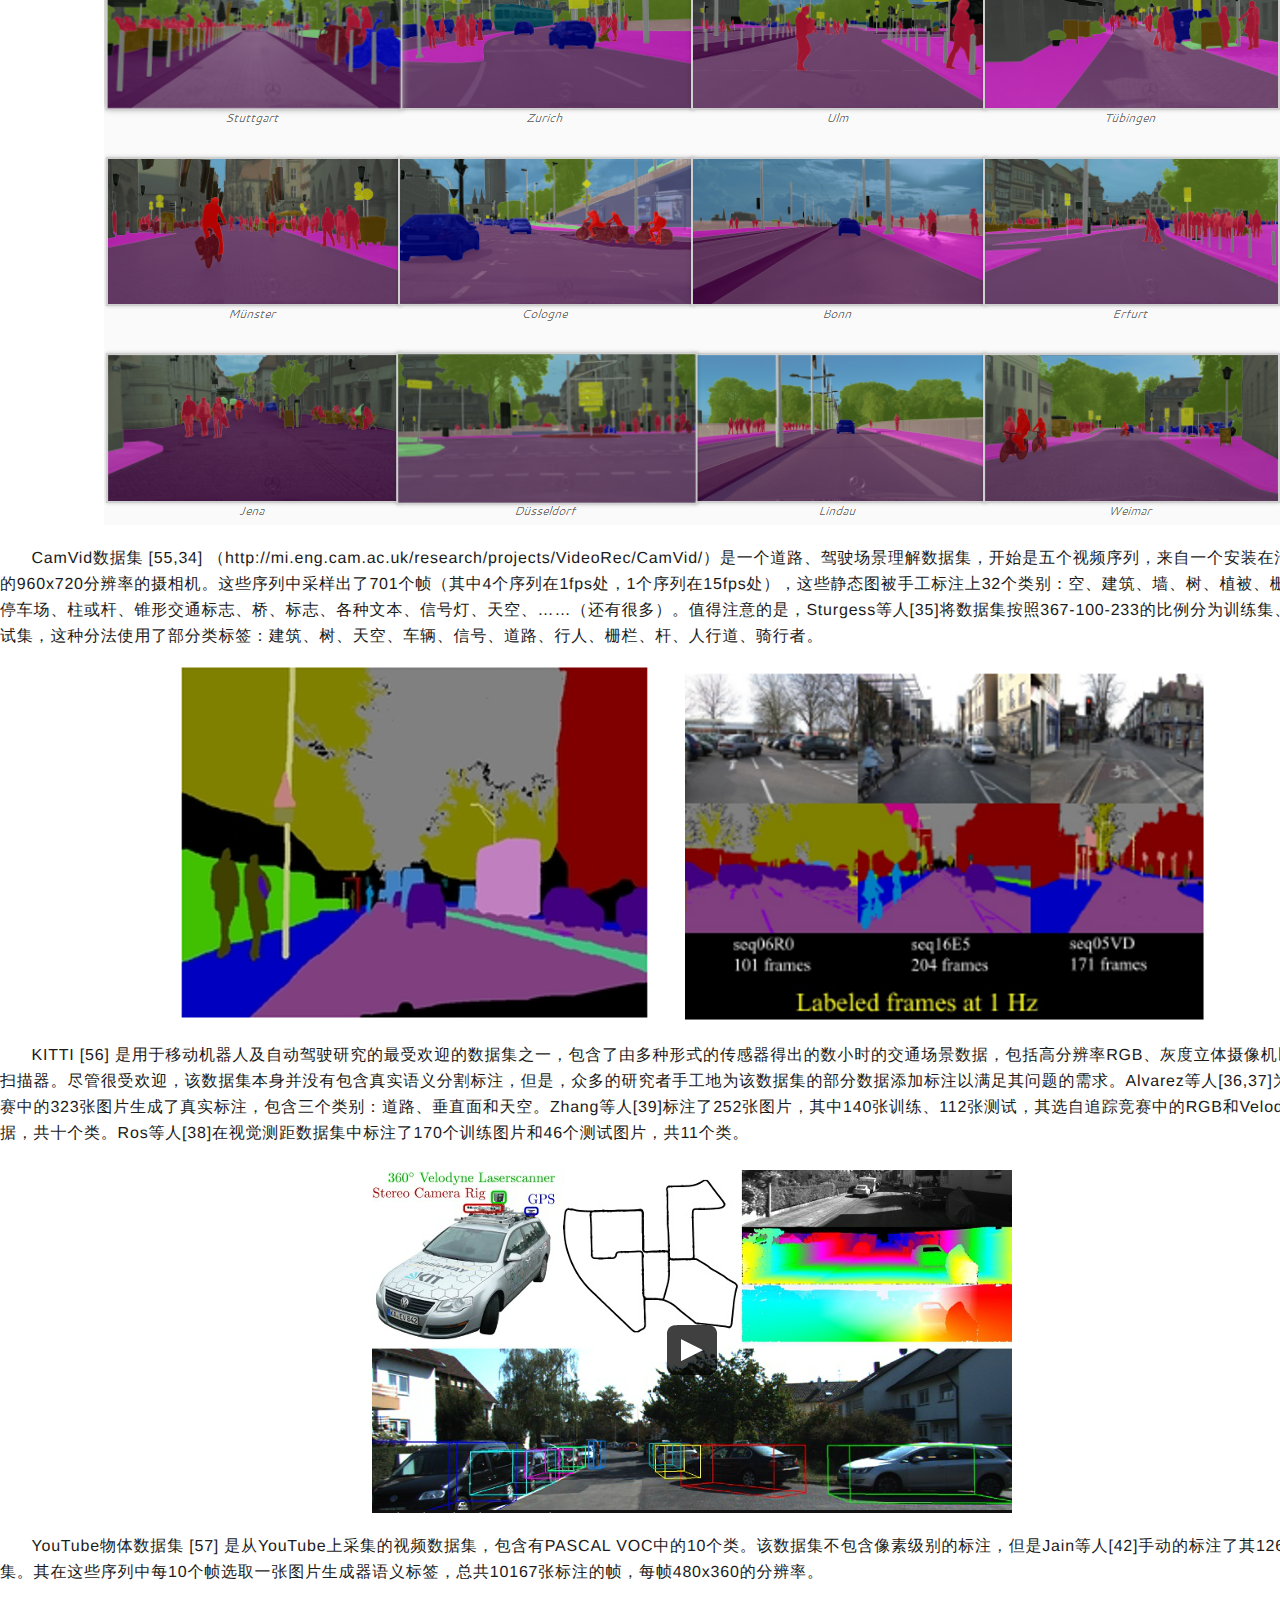
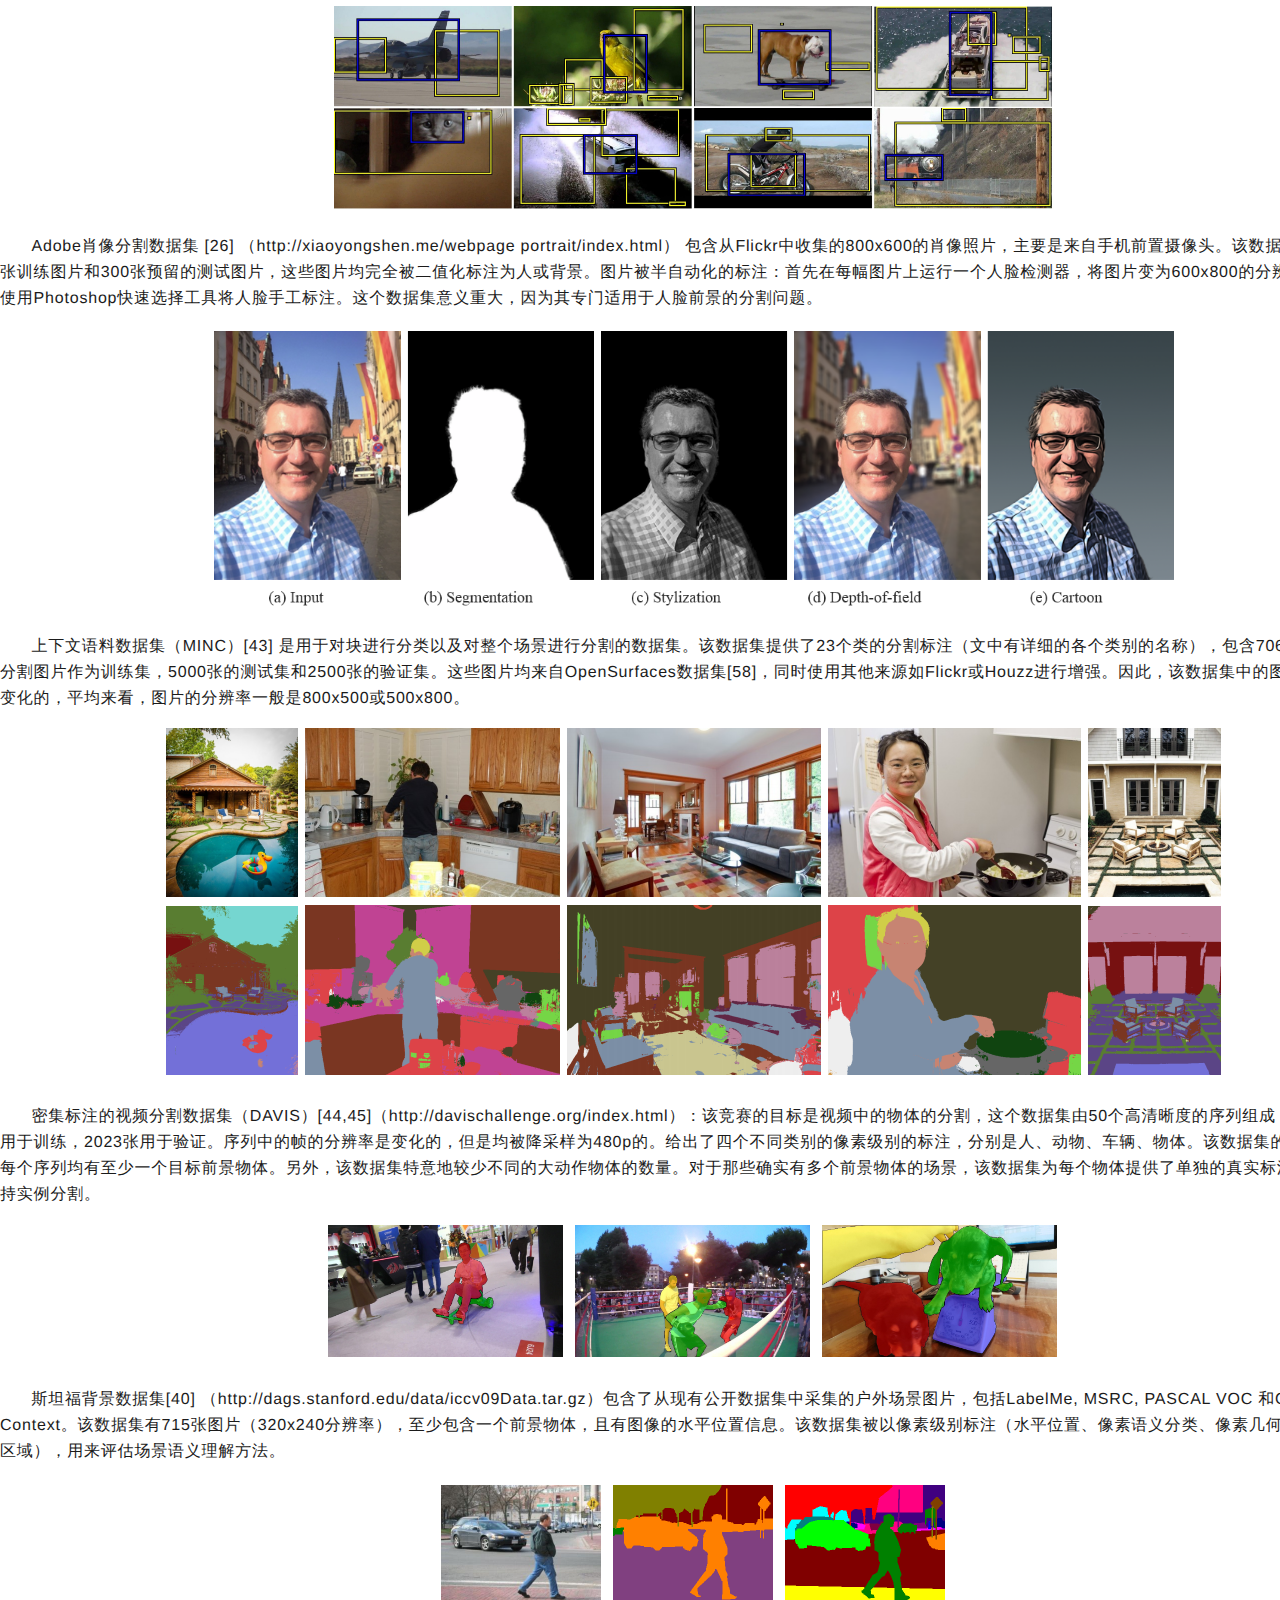
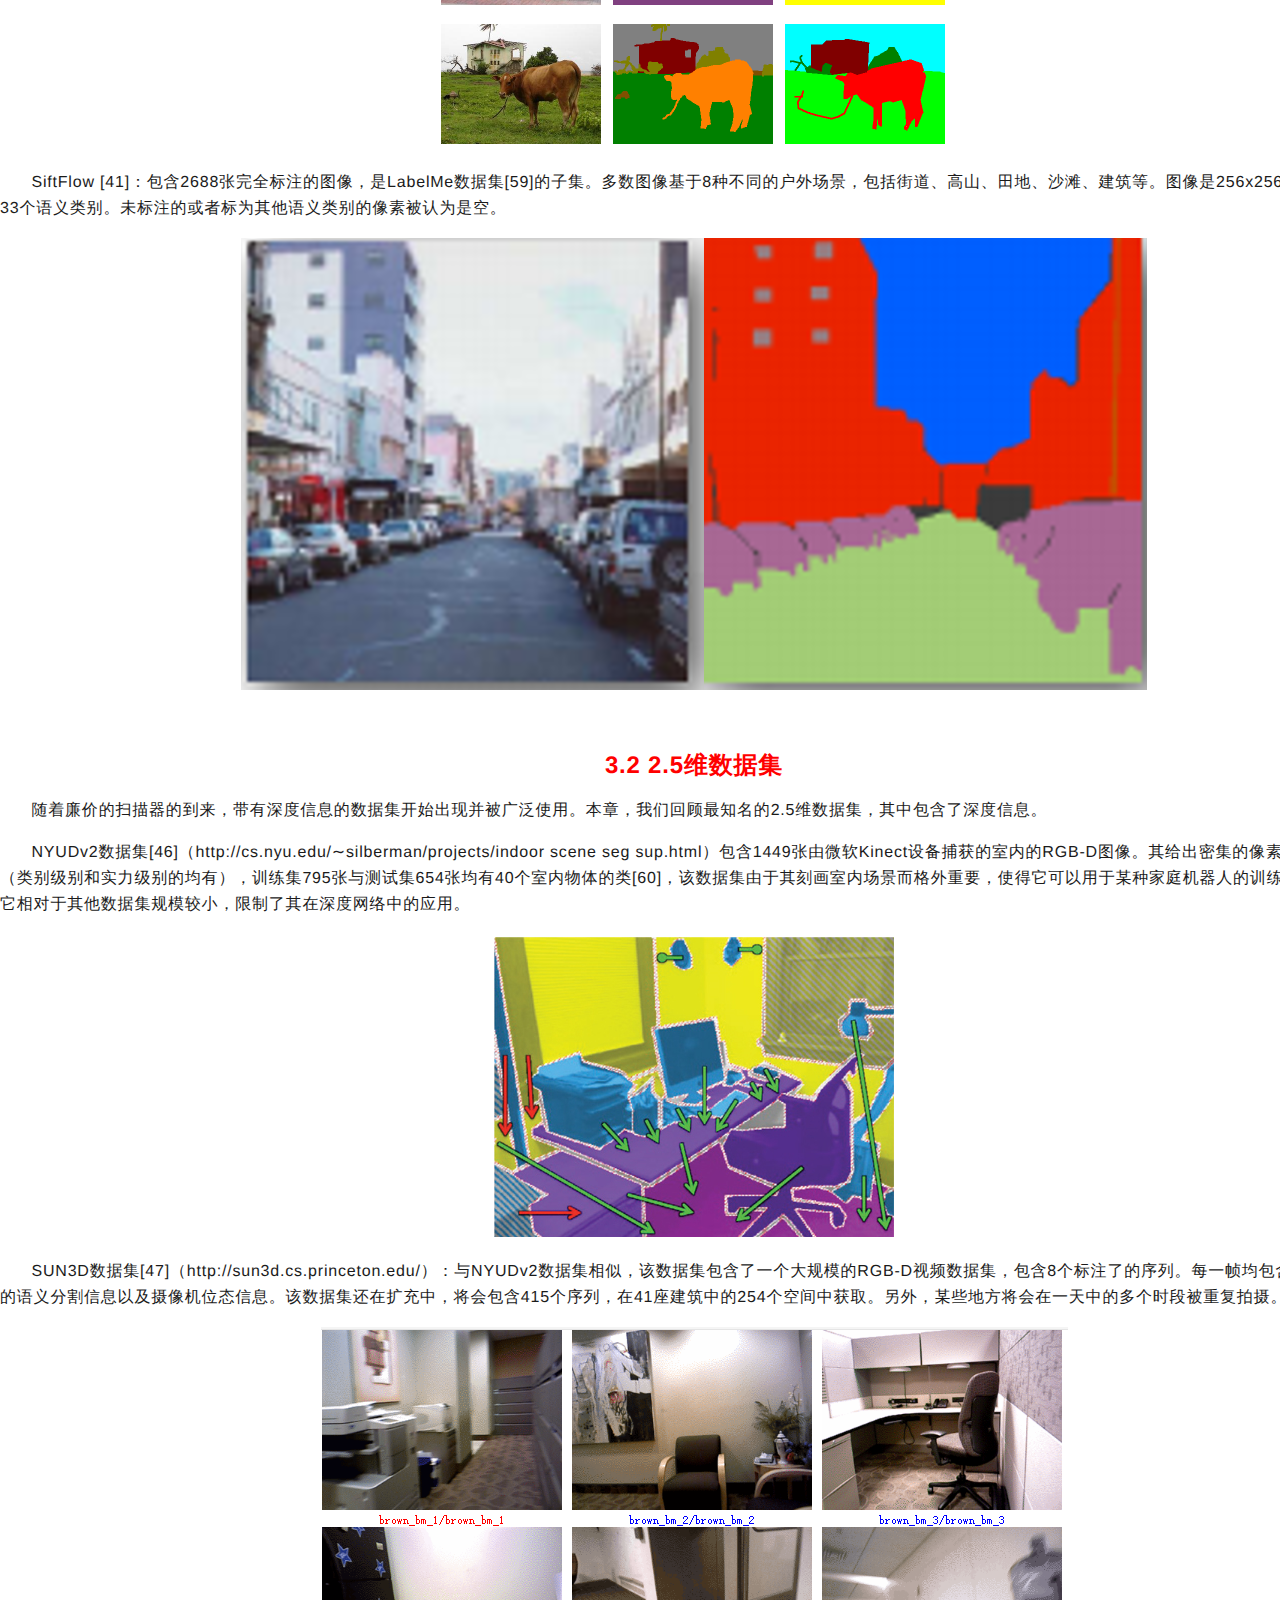
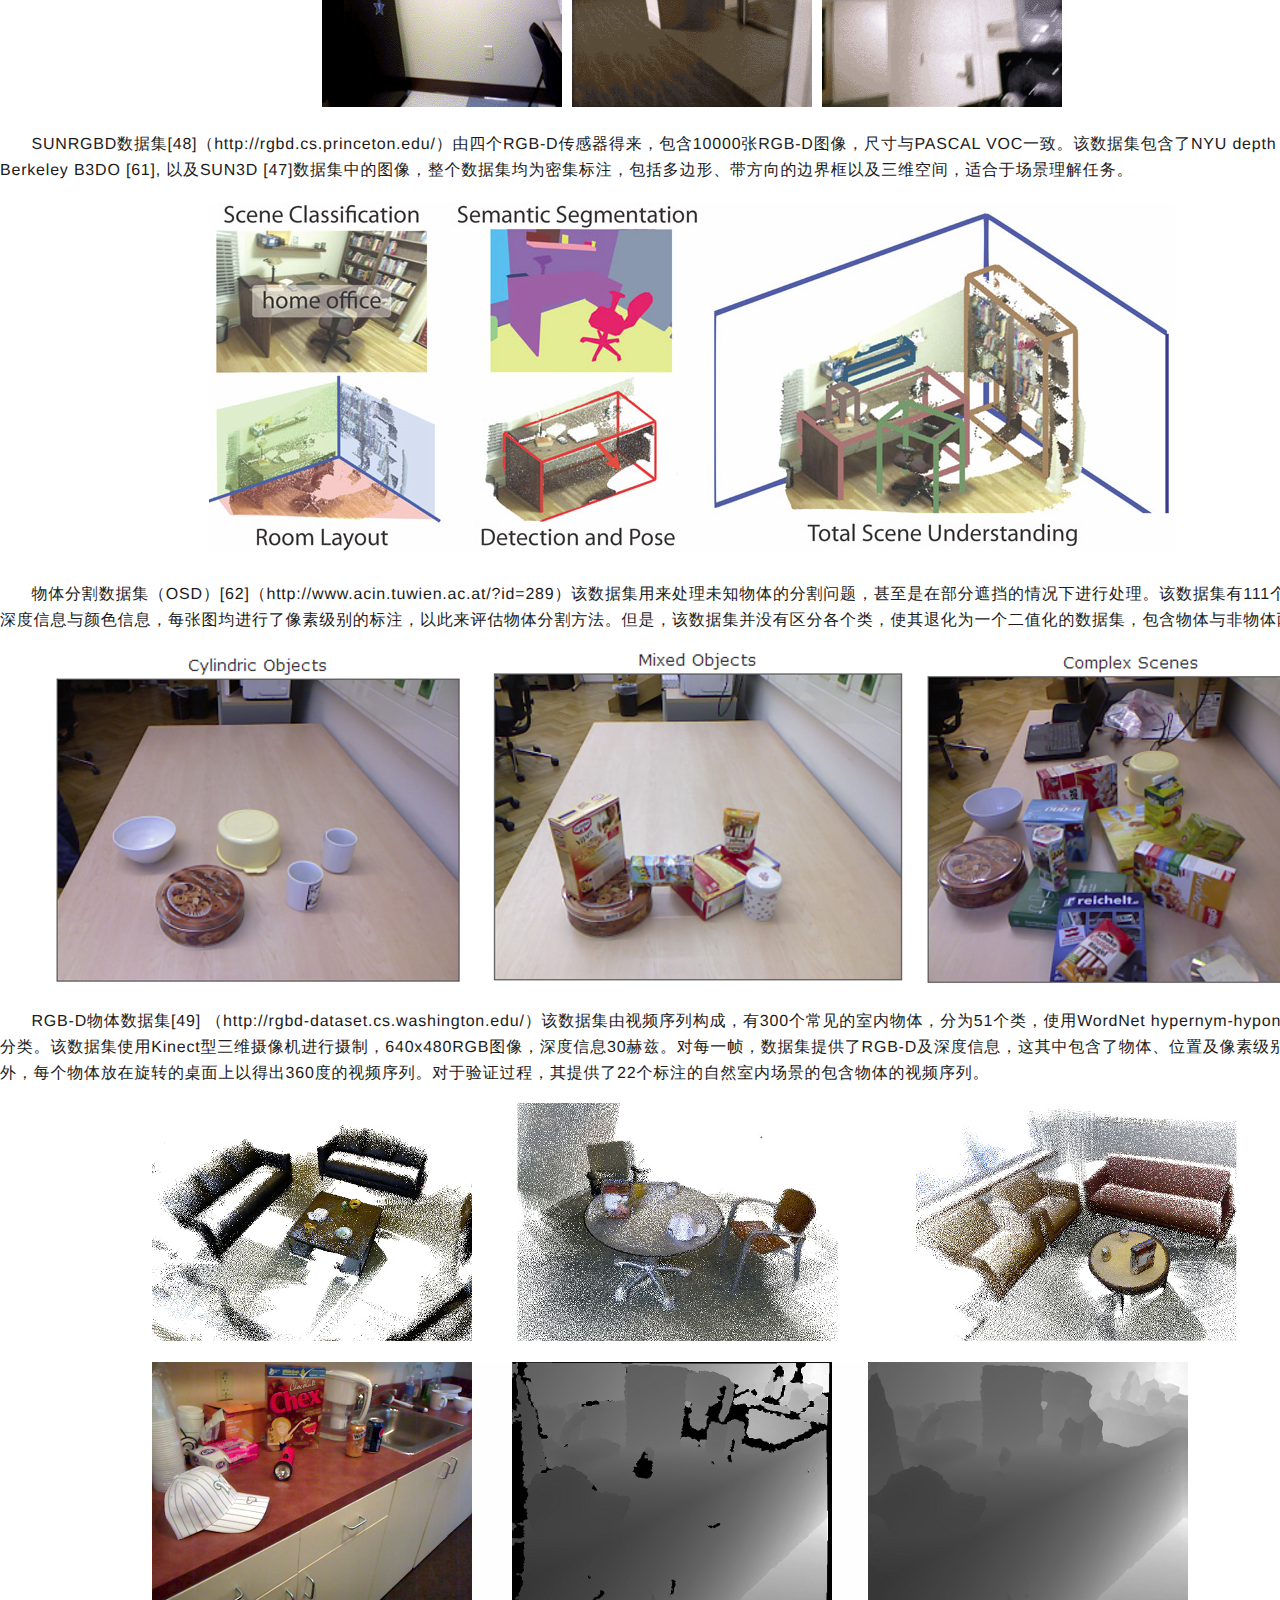
==== commit 0a89e02c: "update" ====
--- a/blogs/Segmentation/index.html
+++ b/blogs/Segmentation/index.html
@@ -60,7 +60,7 @@
 <tr>
 <td colspan = 7>
 <p>&nbsp;</p>
-<p><font size="3"><i>原文：<a href="https://arxiv.org/abs/1704.06857">A Review on Deep Learning Techniques Applied to Semantic Segmentation</a></i></font></p>
+<p><font size="3"><i>原文：<a href="https://arxiv.org/abs/1704.06857">A Review on Deep Learning Techniques Applied to Semantic Segmentation。</a>目前为尊重原文的翻译，后续会尽快加入编者个人的分析。</i></font></p>
 <p>&nbsp;</p>
 <p style="text-align:center"><font size="5" color="red"><b>摘要</b></font></p>
 <p><b>&nbsp;&nbsp;&nbsp;&nbsp;&nbsp;&nbsp;计算机视觉与机器学习研究者对图像语义分割问题越来越感兴趣。越来越多的应用场景需要精确且高效的分割技术，如自动驾驶、室内导航、甚至虚拟现实与增强现实等。这个需求与视觉相关的各个领域及应用场景下的深度学习技术的发展相符合，包括语义分割及场景理解等。这篇论文回顾了各种应用场景下利用深度学习技术解决语义分割问题的情况：首先，我们引入了领域相关的术语及必要的背景知识；然后，我们介绍了主要的数据集以及对应的挑战，帮助研究者选取真正适合他们问题需要及目标的数据集；接下来，我们介绍了现有的方法，突出了各自的贡献以及对本领域的积极影响；最后，我们展示了大量的针对所述方法及数据集的实验结果，同时对其进行了分析；我们还指出了一系列的未来工作的发展方向，并给出了我们对于目前最优的应用深度学习技术解决语义分割问题的研究结论。</b></p>
@@ -79,6 +79,8 @@
     <img src="blogs_files/1.png">
 </div>
 <figcaption class="p--meta grey-mid" style="text-align:center">图1： 物体识别或场景理解相关技术从粗粒度推理到细粒度推理的演变：四幅图片分别代表分类、识别与定位、语义分割、实例分割。</figcaption>
+
+<p>&nbsp;</p>
 
 <p>本文核心贡献如下：<br />1）我们对于现有的数据集给出了一个全面的调查，这些数据集将会对深度学习技术推动的分割项目发挥作用；<br />2）我们对于多数重要的深度学习语义分割方法进行了深度有条理的综述，包括他们的起源、贡献等；<br />3）我们进行了彻底的性能评估，使用了多种评价指标如准确率、运行时间、内存占用等；<br />4）我们对以上结果进行了讨论，并给出了未来工作的一系列可能的发展方向，这些方向可能在未来的发展进程中取得优势。我们还给出了该领域目前最好方法的总结。</p>
 
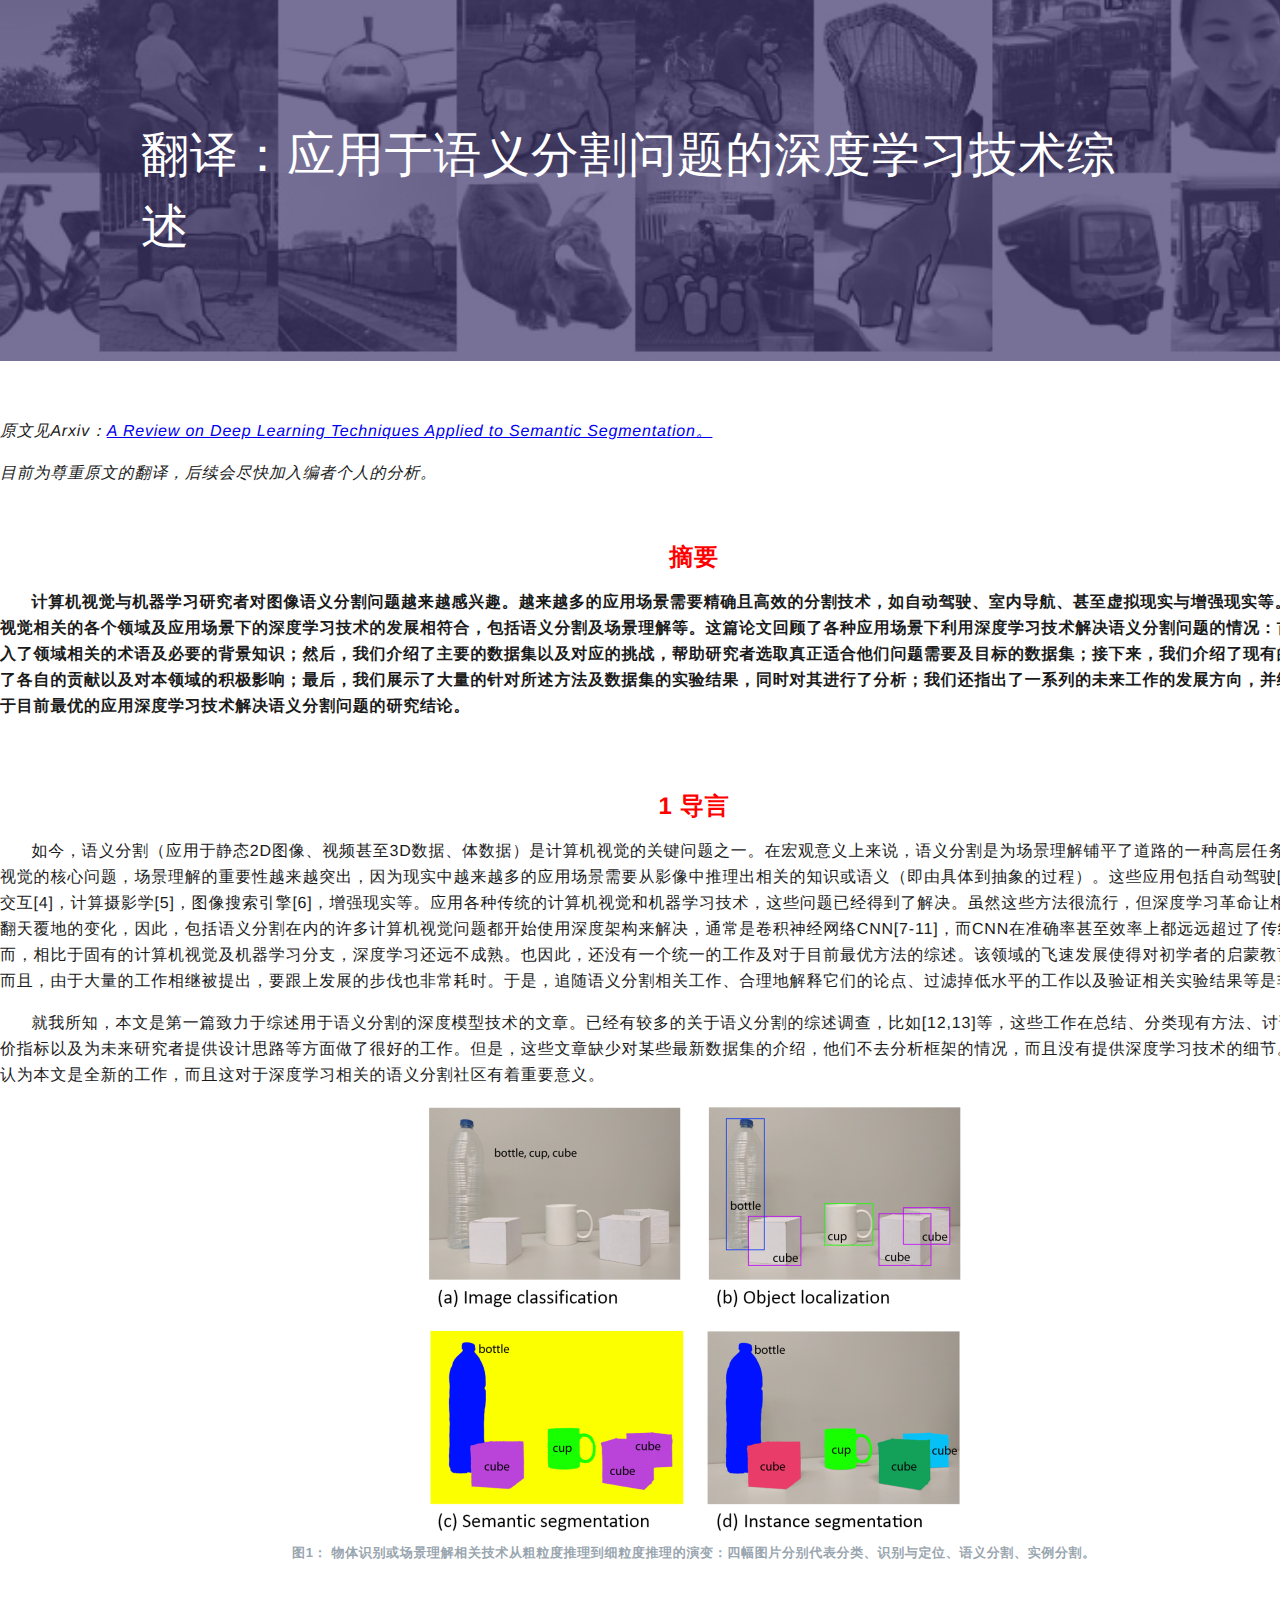
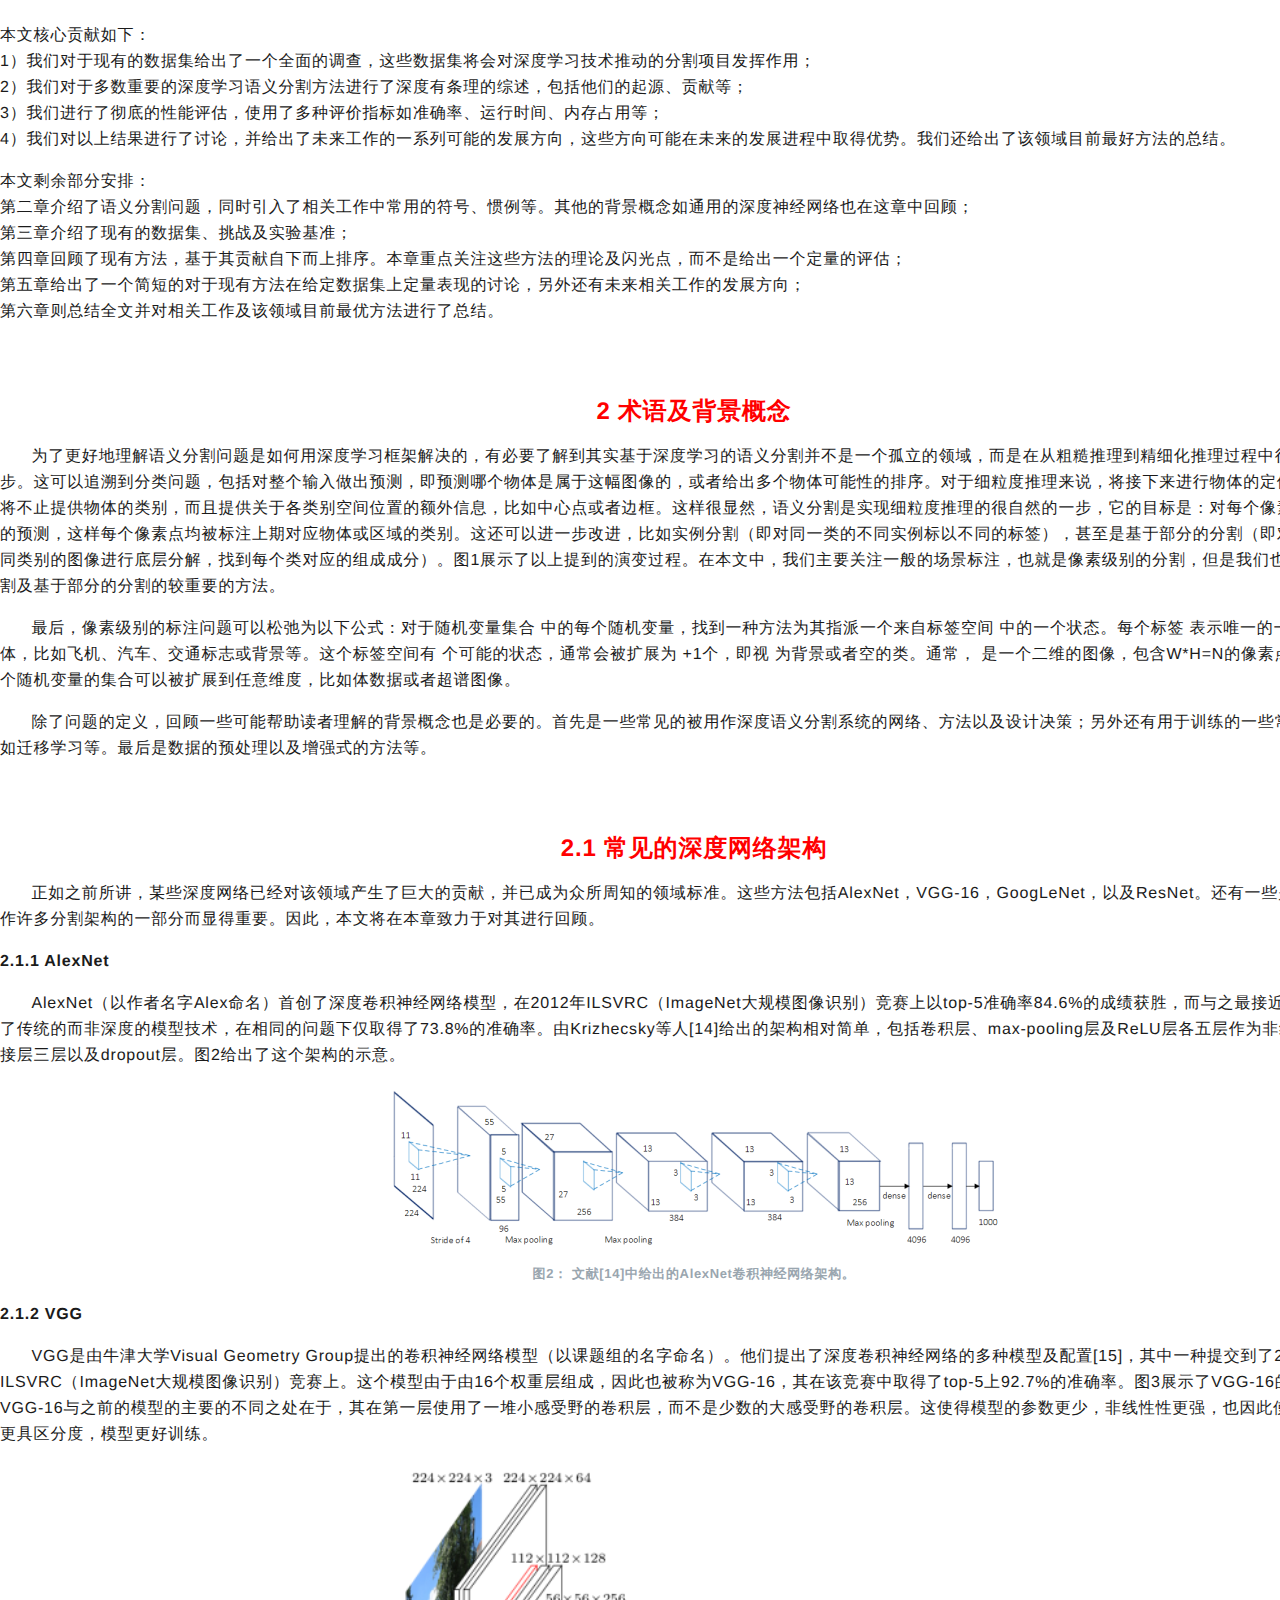
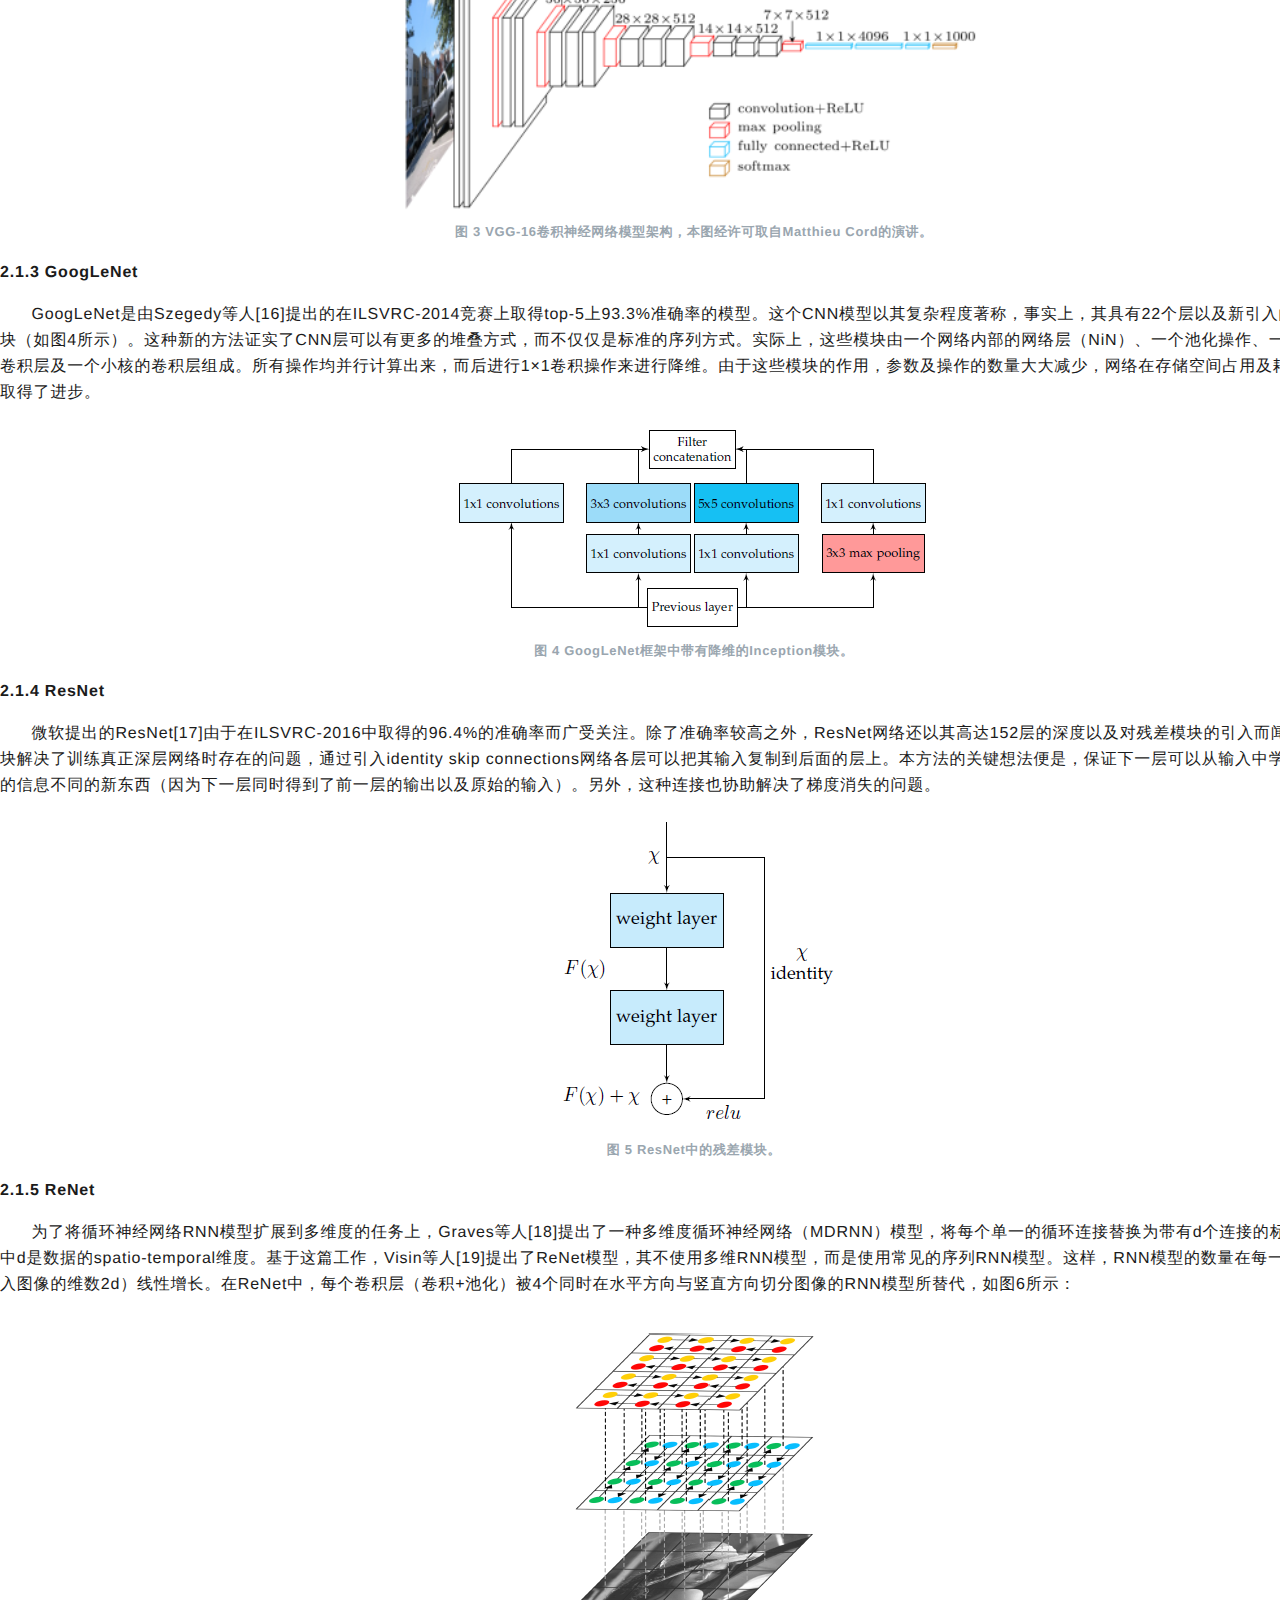
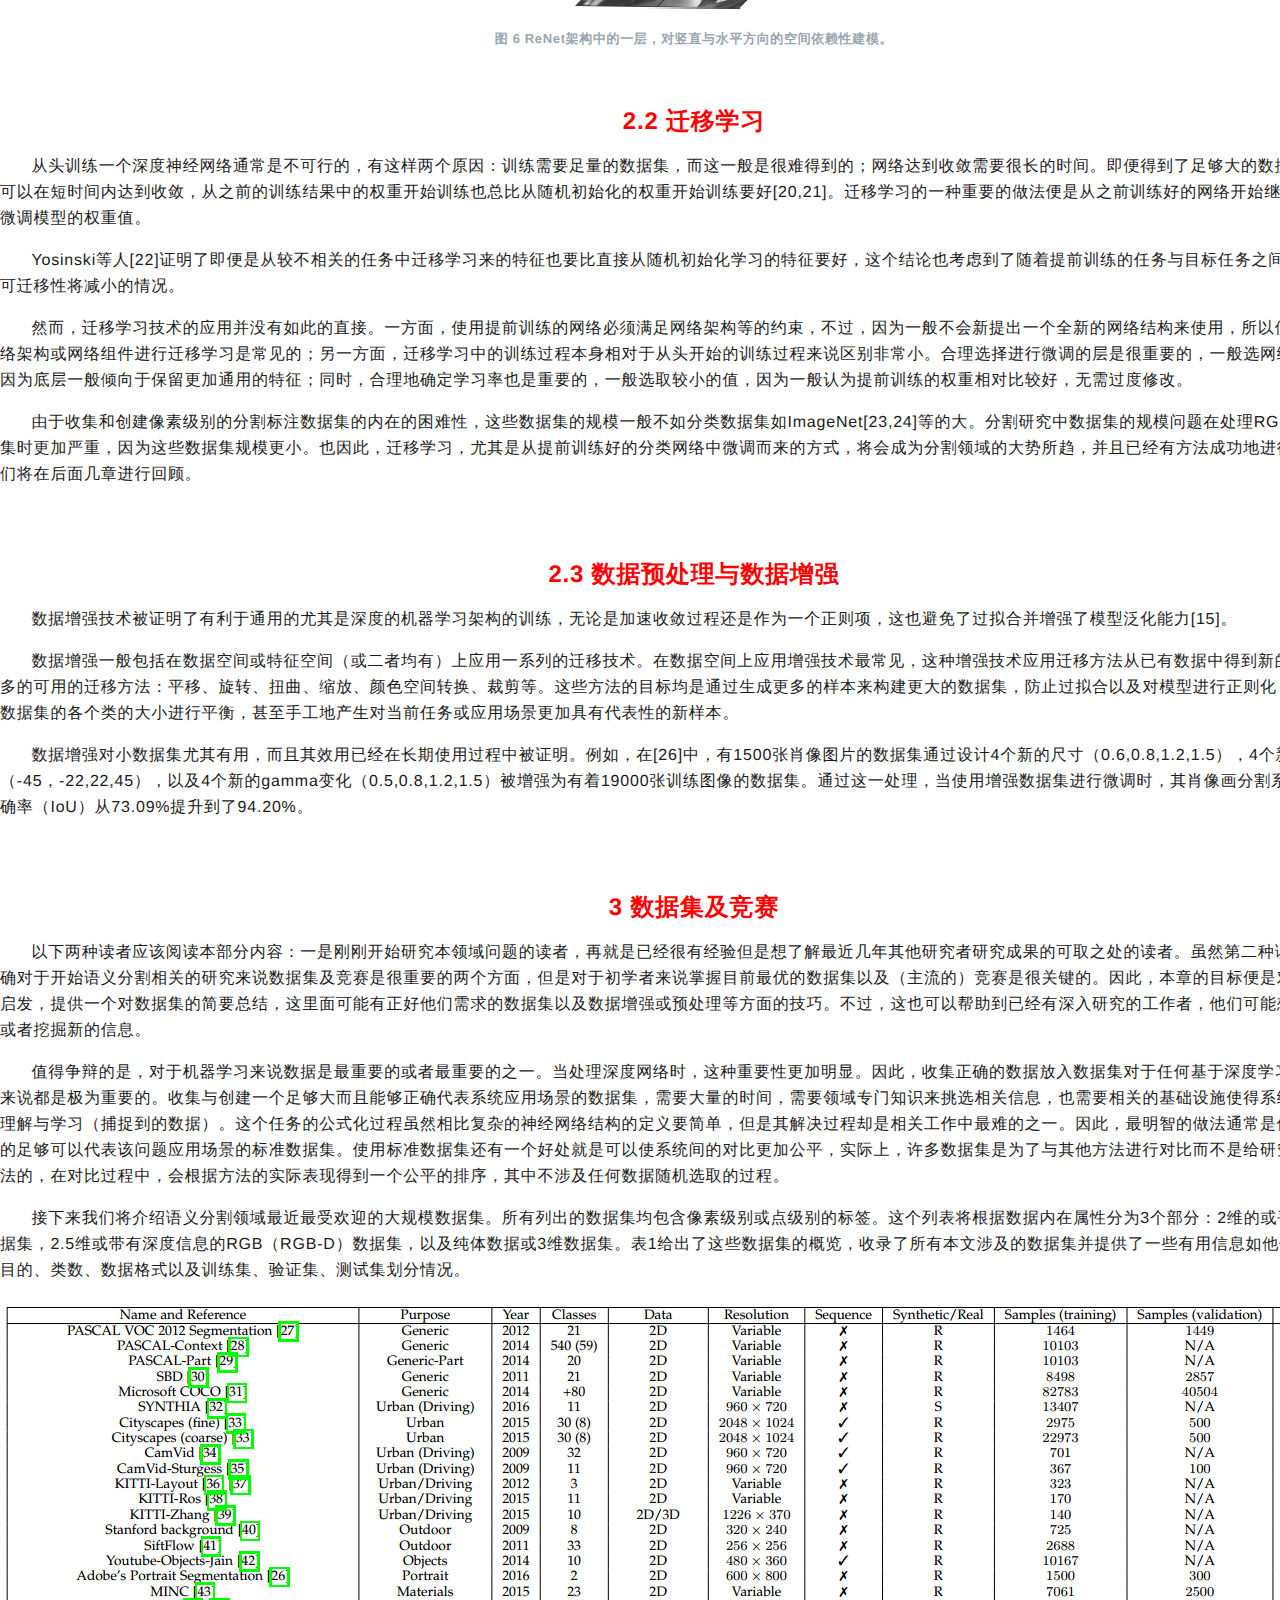
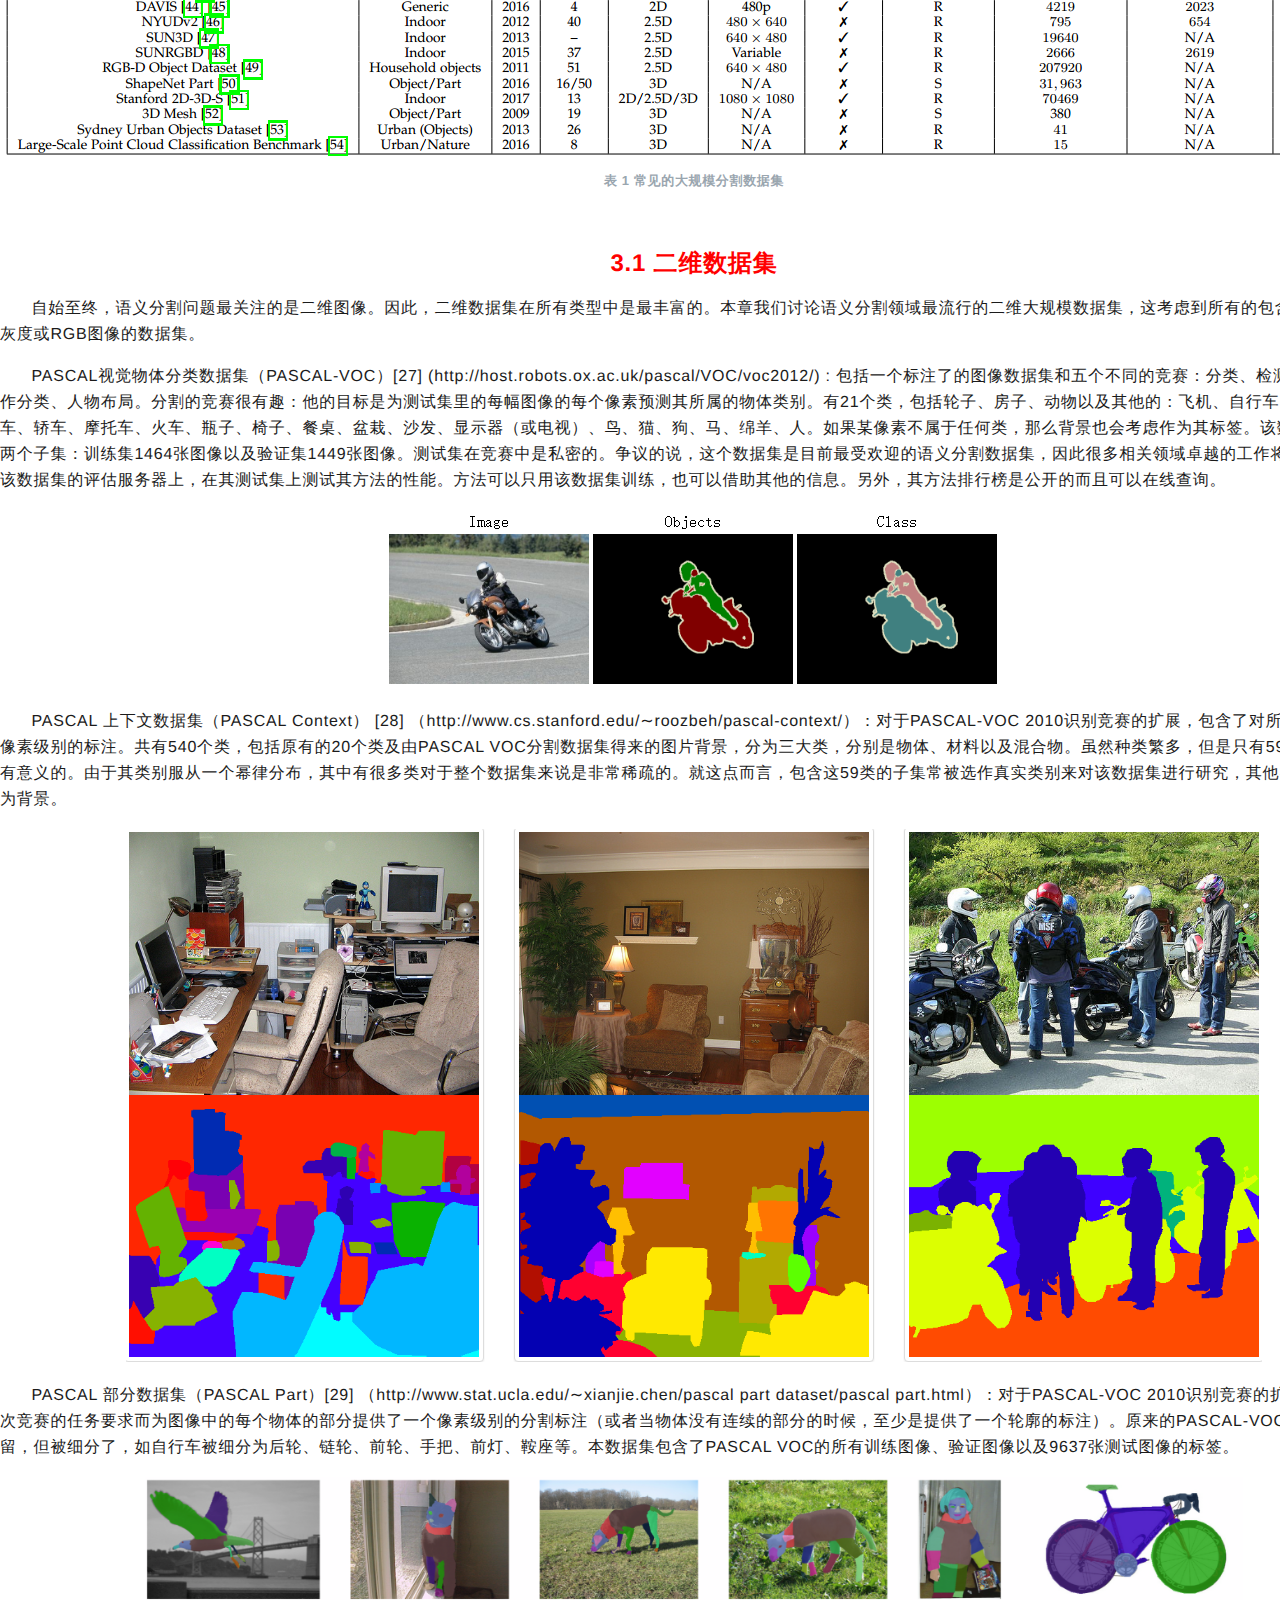
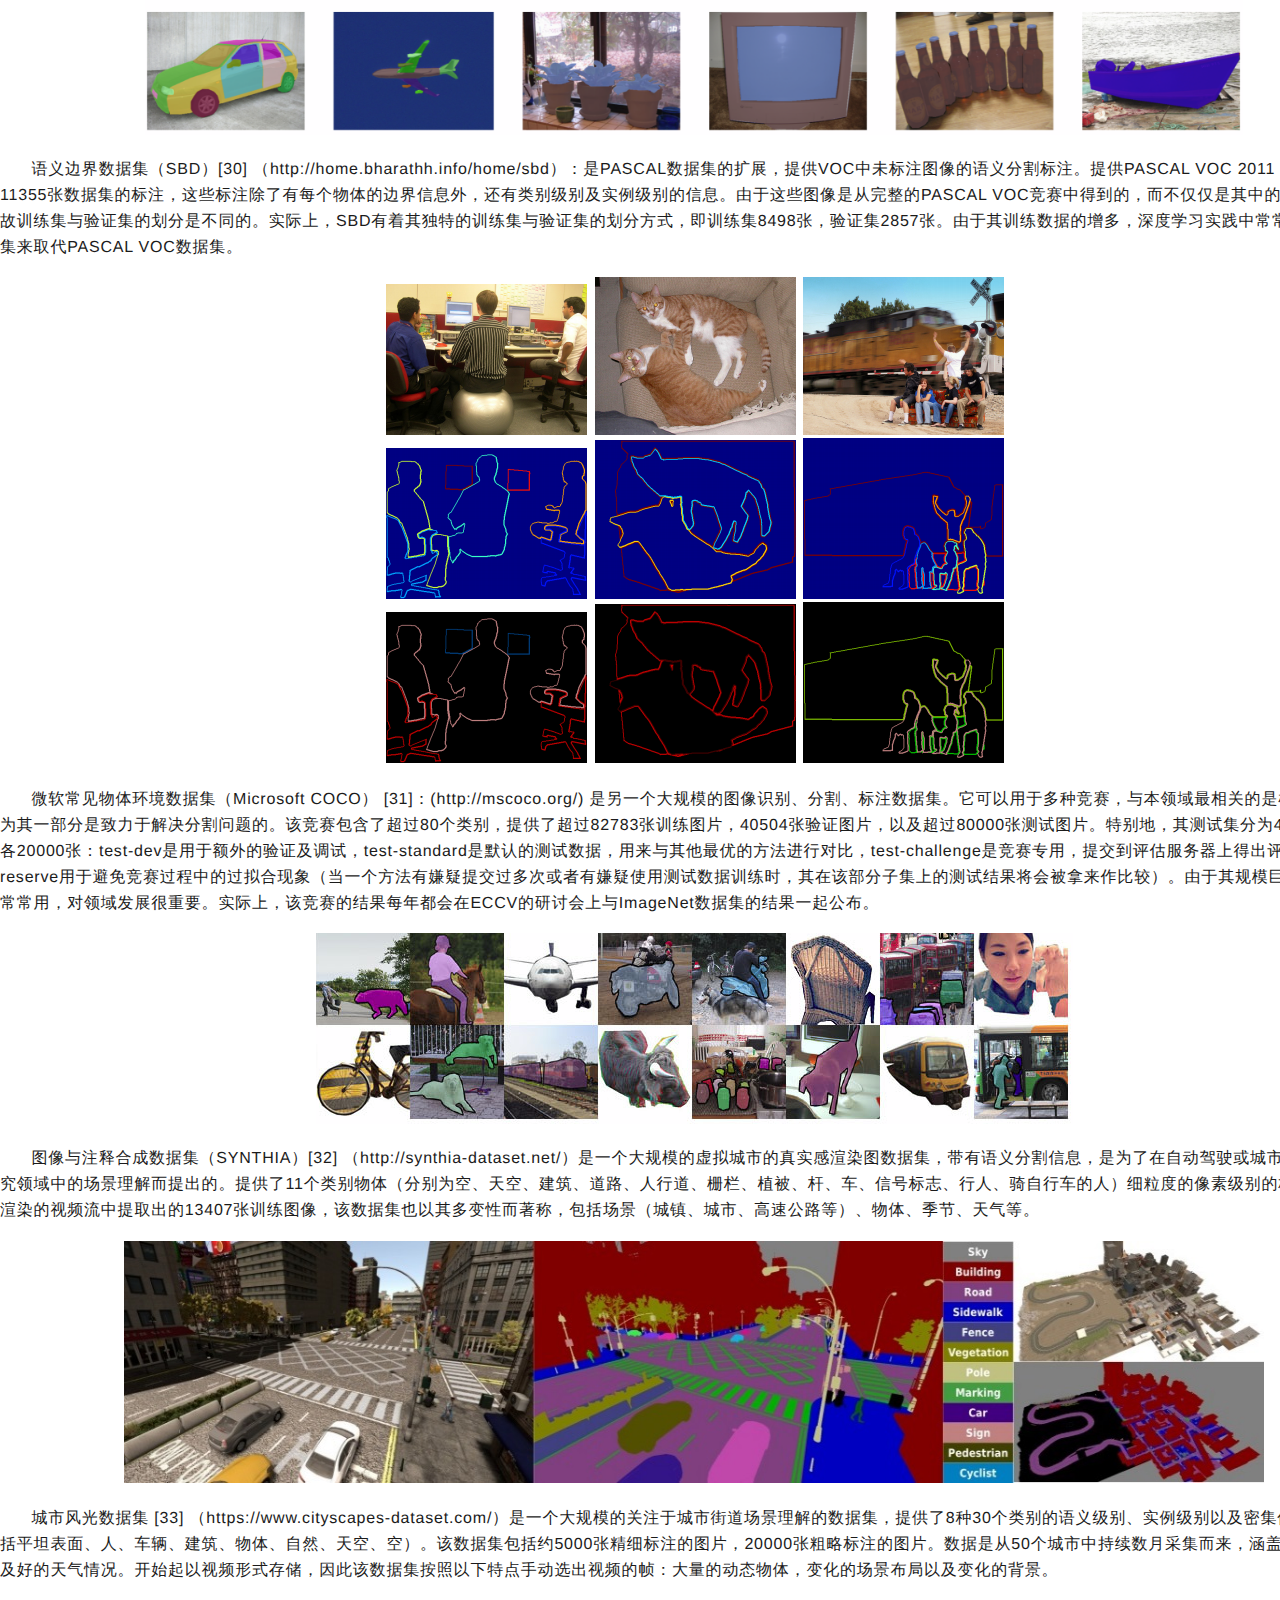
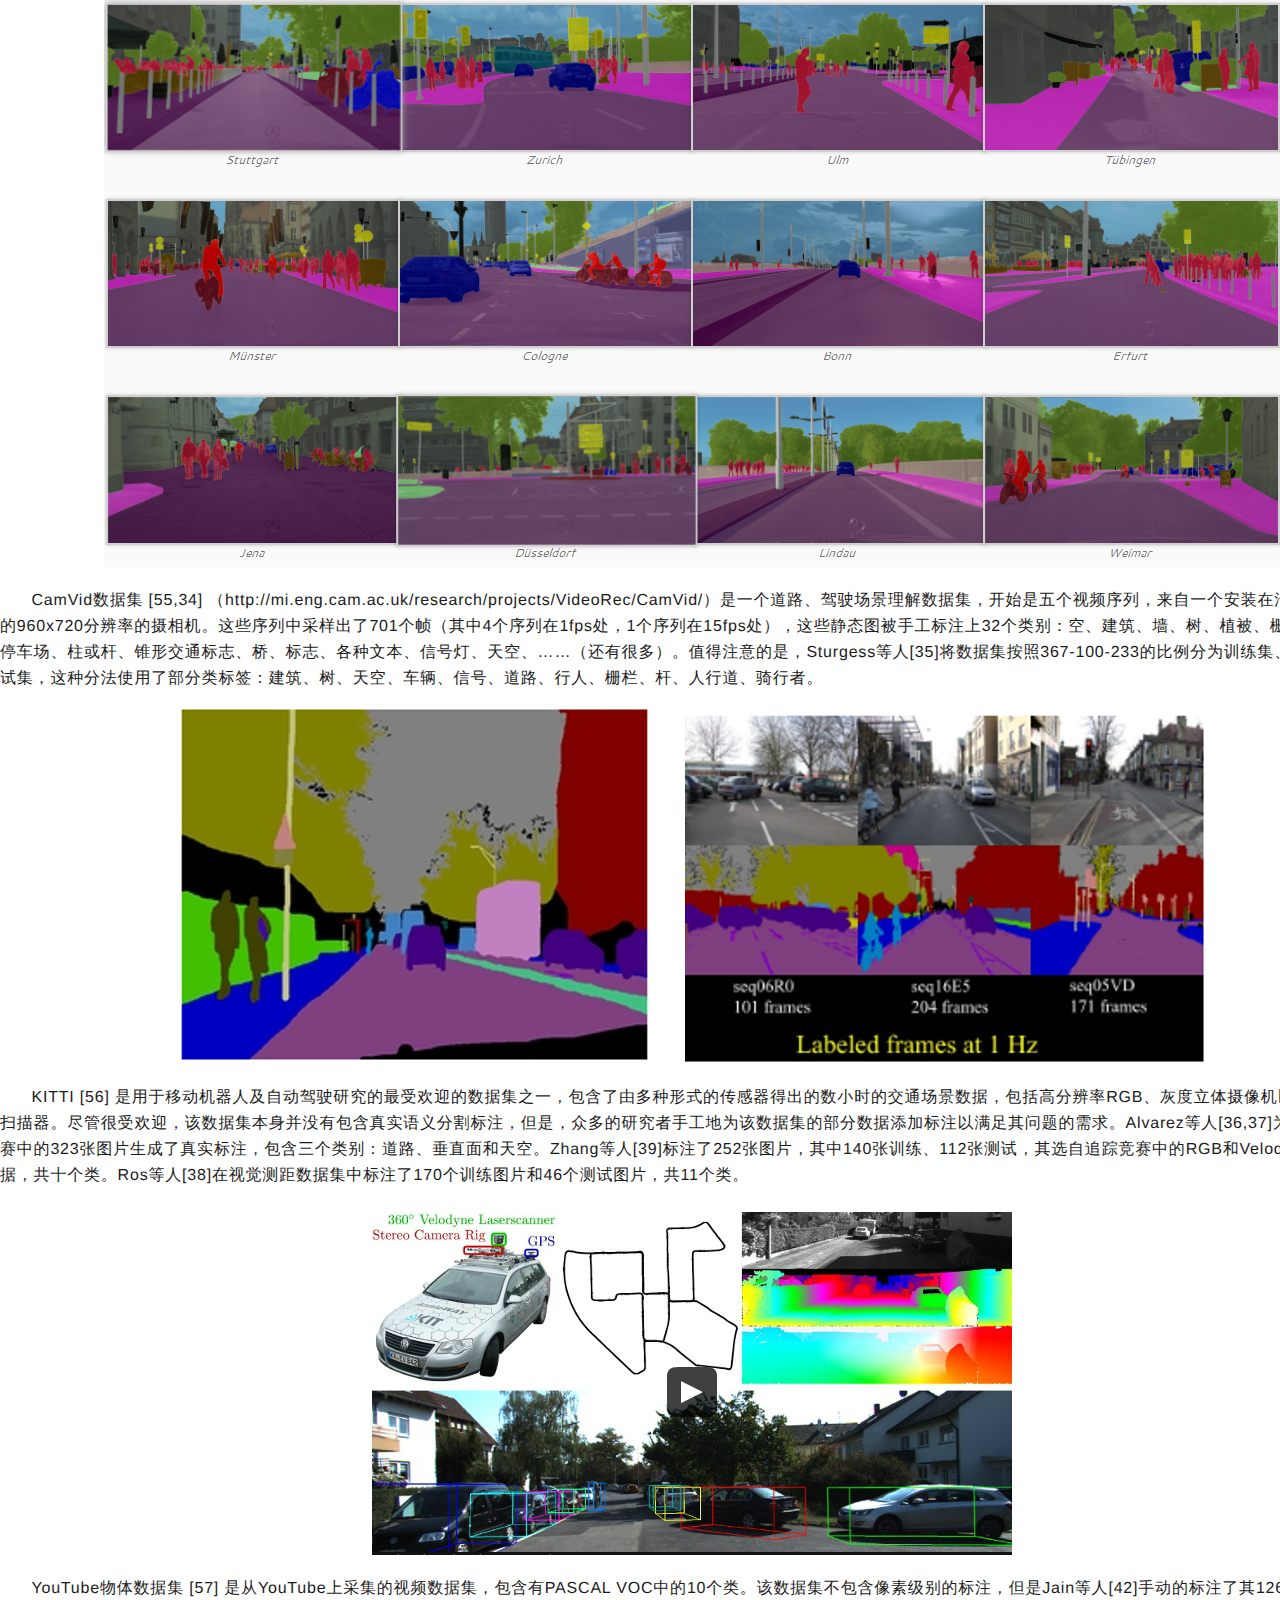
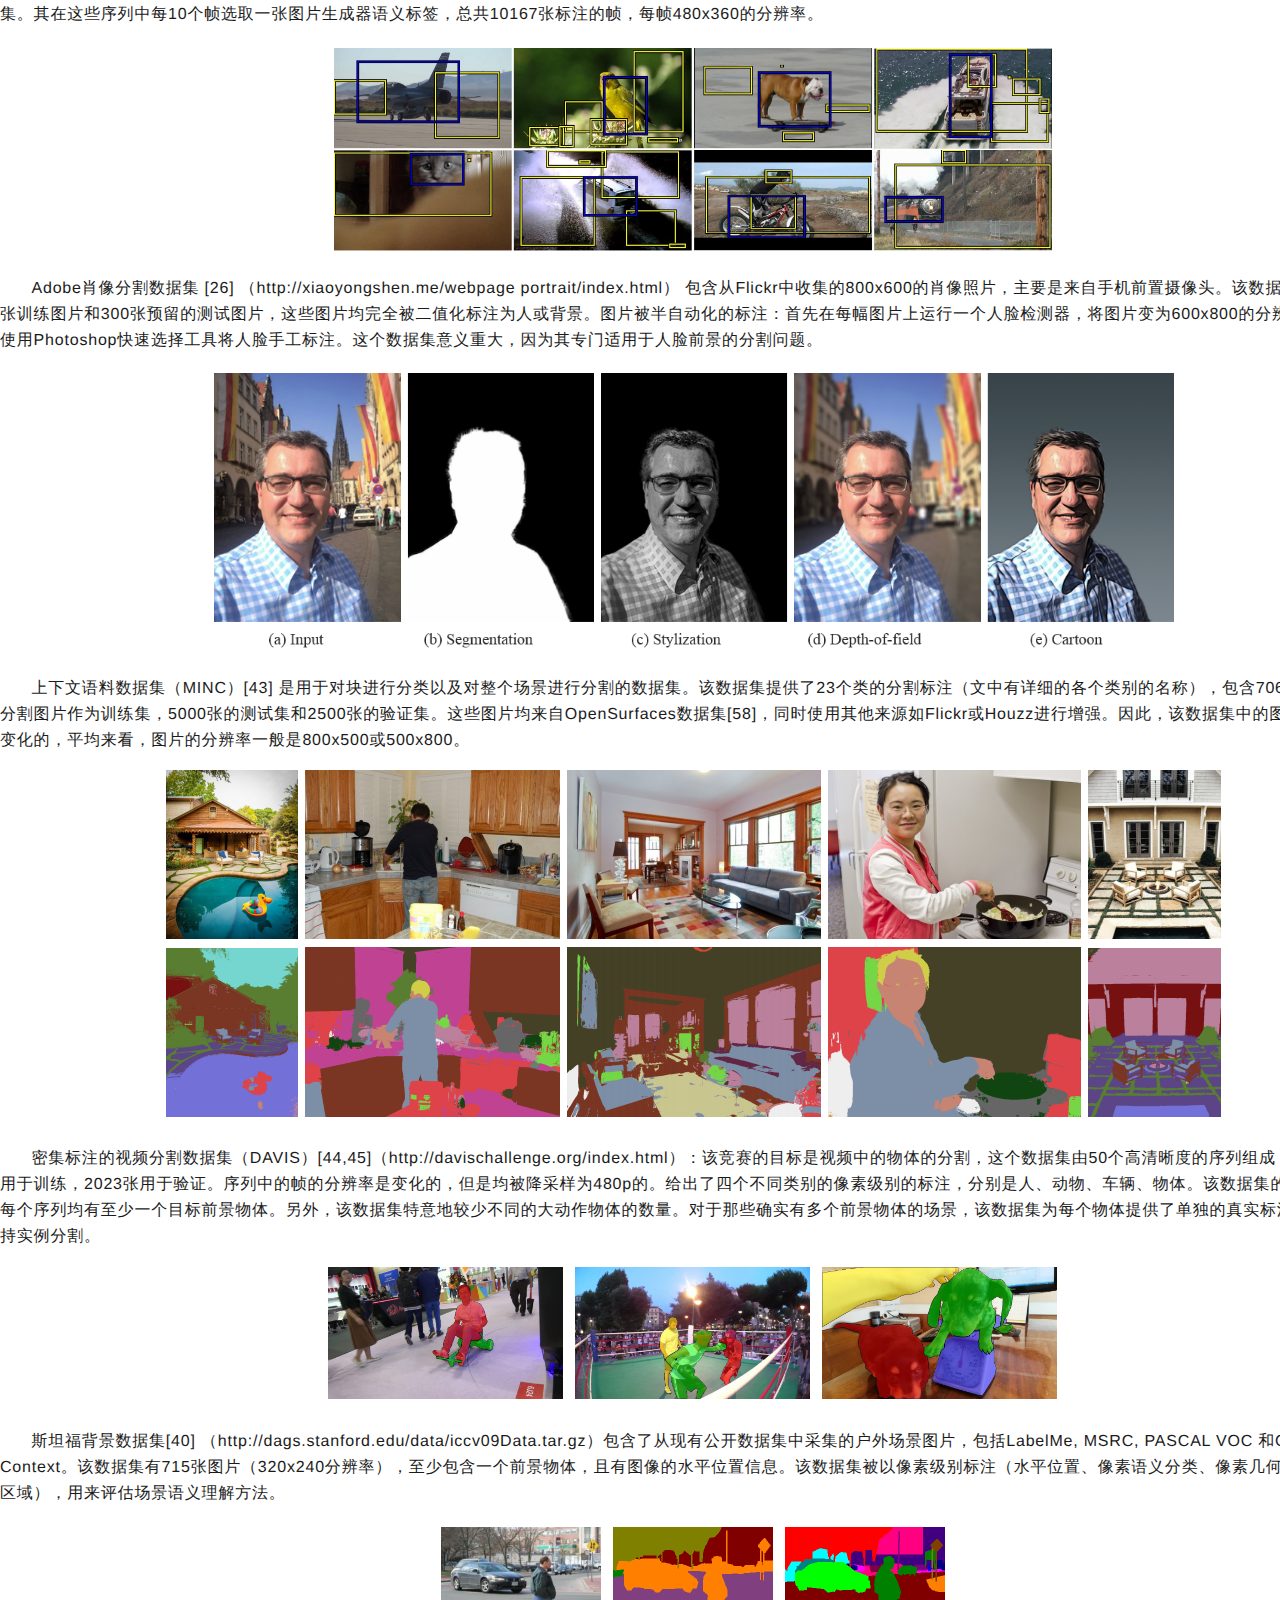
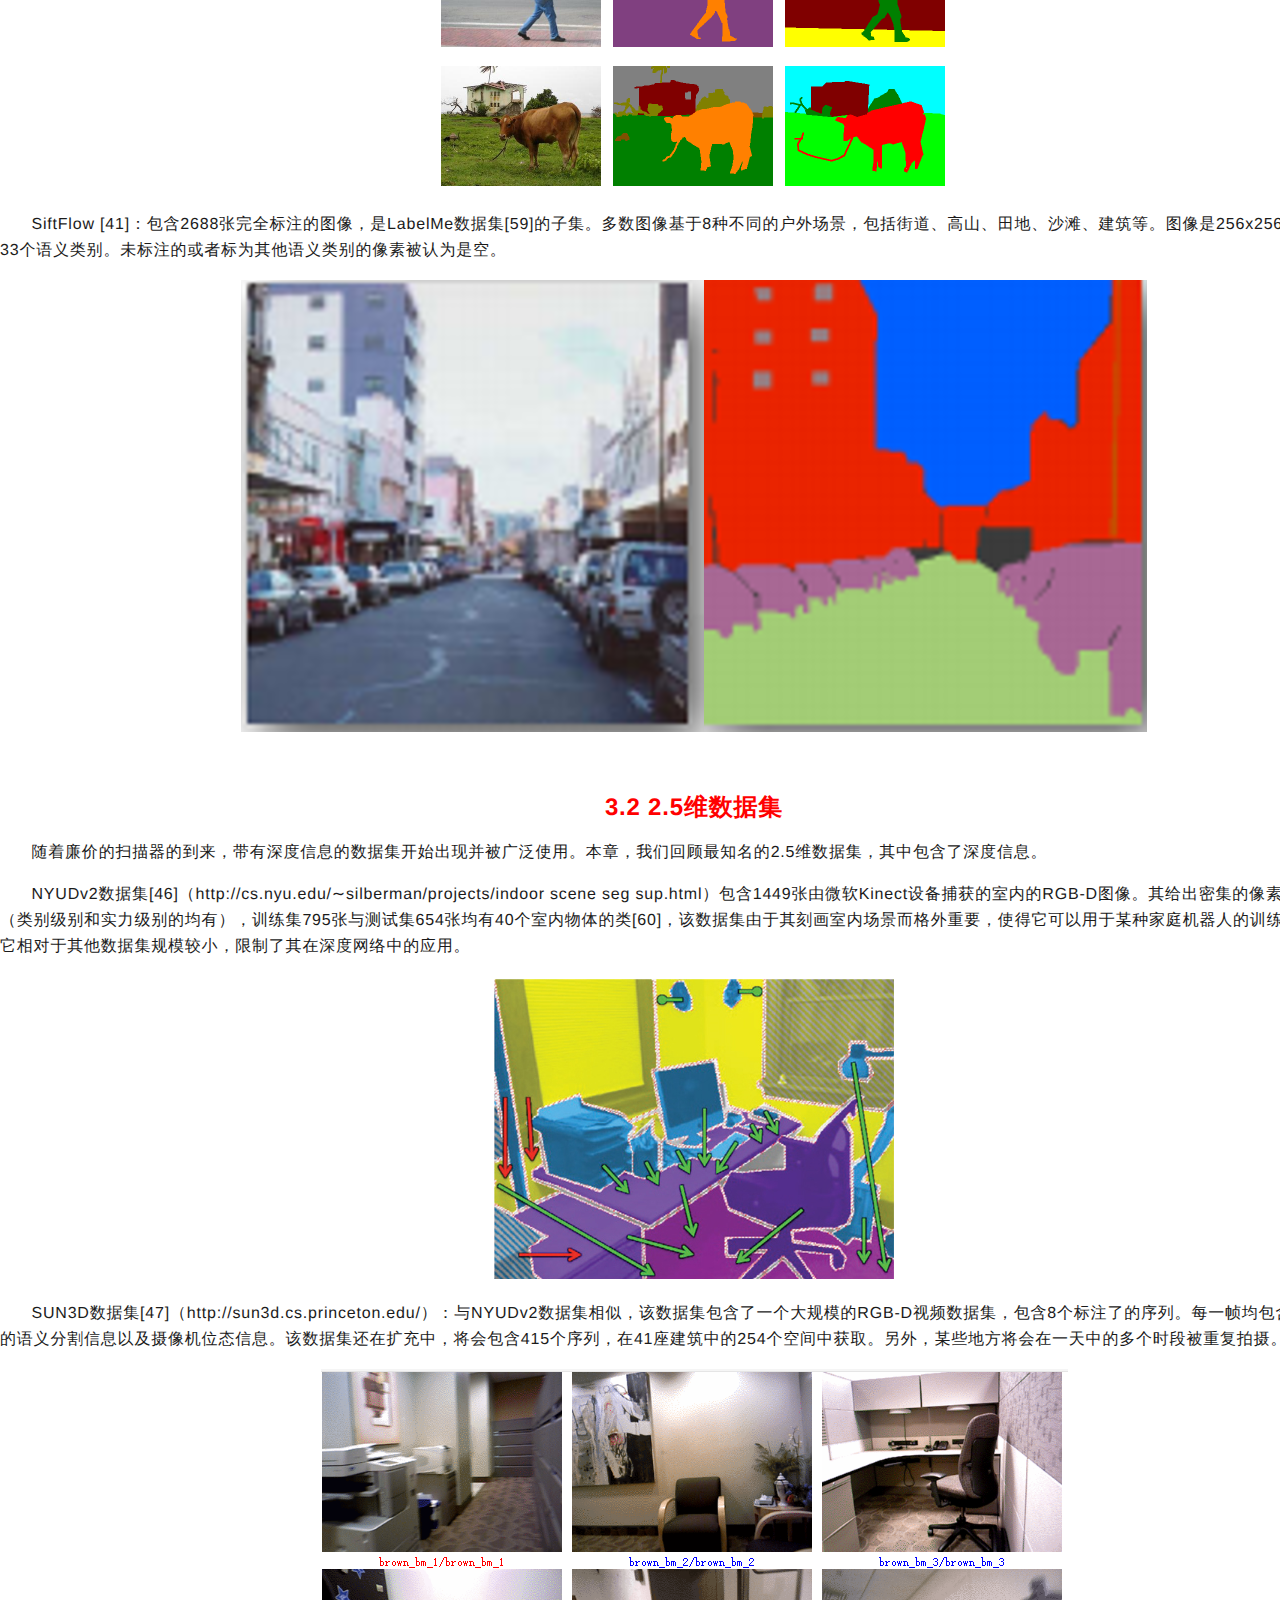
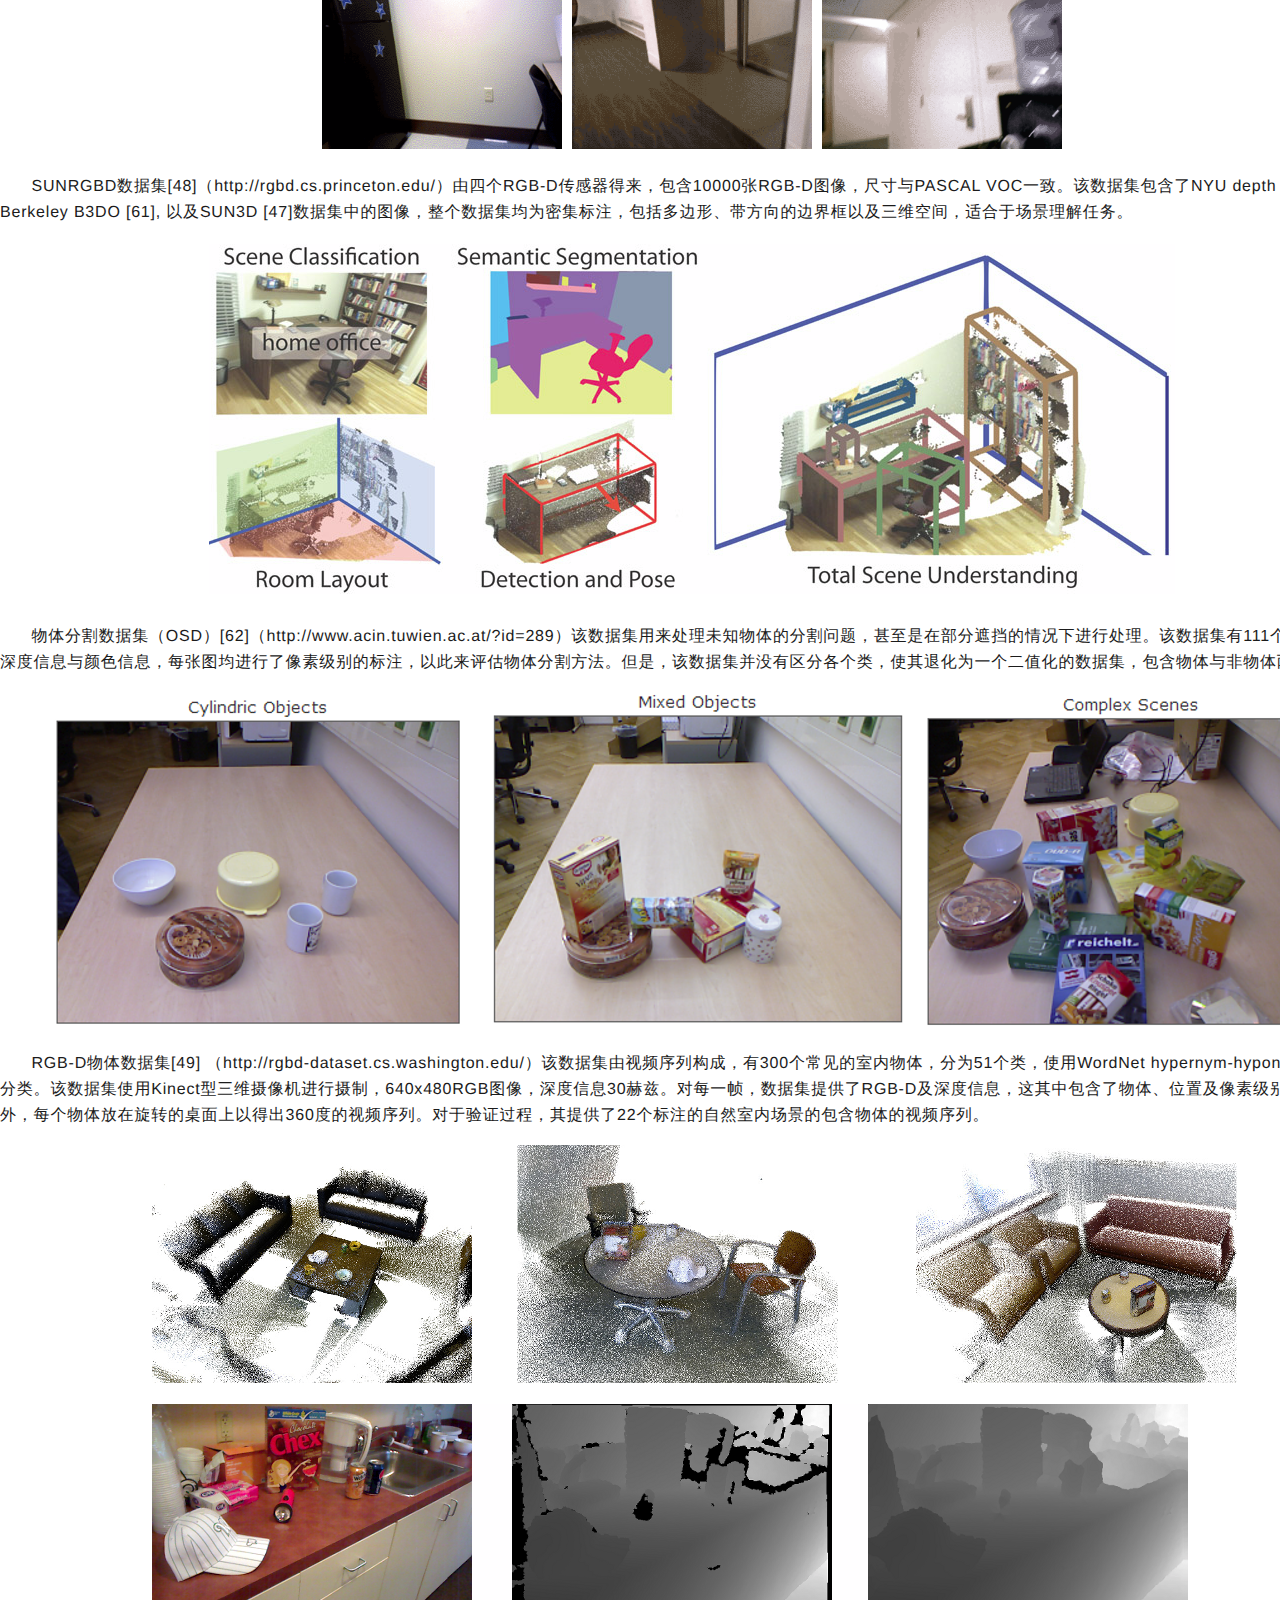
==== commit 2a819294: "update" ====
--- a/blogs/Segmentation/index.html
+++ b/blogs/Segmentation/index.html
@@ -60,7 +60,8 @@
 <tr>
 <td colspan = 7>
 <p>&nbsp;</p>
-<p><font size="3"><i>原文：<a href="https://arxiv.org/abs/1704.06857">A Review on Deep Learning Techniques Applied to Semantic Segmentation。</a>目前为尊重原文的翻译，后续会尽快加入编者个人的分析。</i></font></p>
+<p><font size="3"><i>原文见Arxiv：<a href="https://arxiv.org/abs/1704.06857">A Review on Deep Learning Techniques Applied to Semantic Segmentation。</a></i></font></p>
+<p><i>目前为尊重原文的翻译，后续会尽快加入编者个人的分析。</i></p>
 <p>&nbsp;</p>
 <p style="text-align:center"><font size="5" color="red"><b>摘要</b></font></p>
 <p><b>&nbsp;&nbsp;&nbsp;&nbsp;&nbsp;&nbsp;计算机视觉与机器学习研究者对图像语义分割问题越来越感兴趣。越来越多的应用场景需要精确且高效的分割技术，如自动驾驶、室内导航、甚至虚拟现实与增强现实等。这个需求与视觉相关的各个领域及应用场景下的深度学习技术的发展相符合，包括语义分割及场景理解等。这篇论文回顾了各种应用场景下利用深度学习技术解决语义分割问题的情况：首先，我们引入了领域相关的术语及必要的背景知识；然后，我们介绍了主要的数据集以及对应的挑战，帮助研究者选取真正适合他们问题需要及目标的数据集；接下来，我们介绍了现有的方法，突出了各自的贡献以及对本领域的积极影响；最后，我们展示了大量的针对所述方法及数据集的实验结果，同时对其进行了分析；我们还指出了一系列的未来工作的发展方向，并给出了我们对于目前最优的应用深度学习技术解决语义分割问题的研究结论。</b></p>
